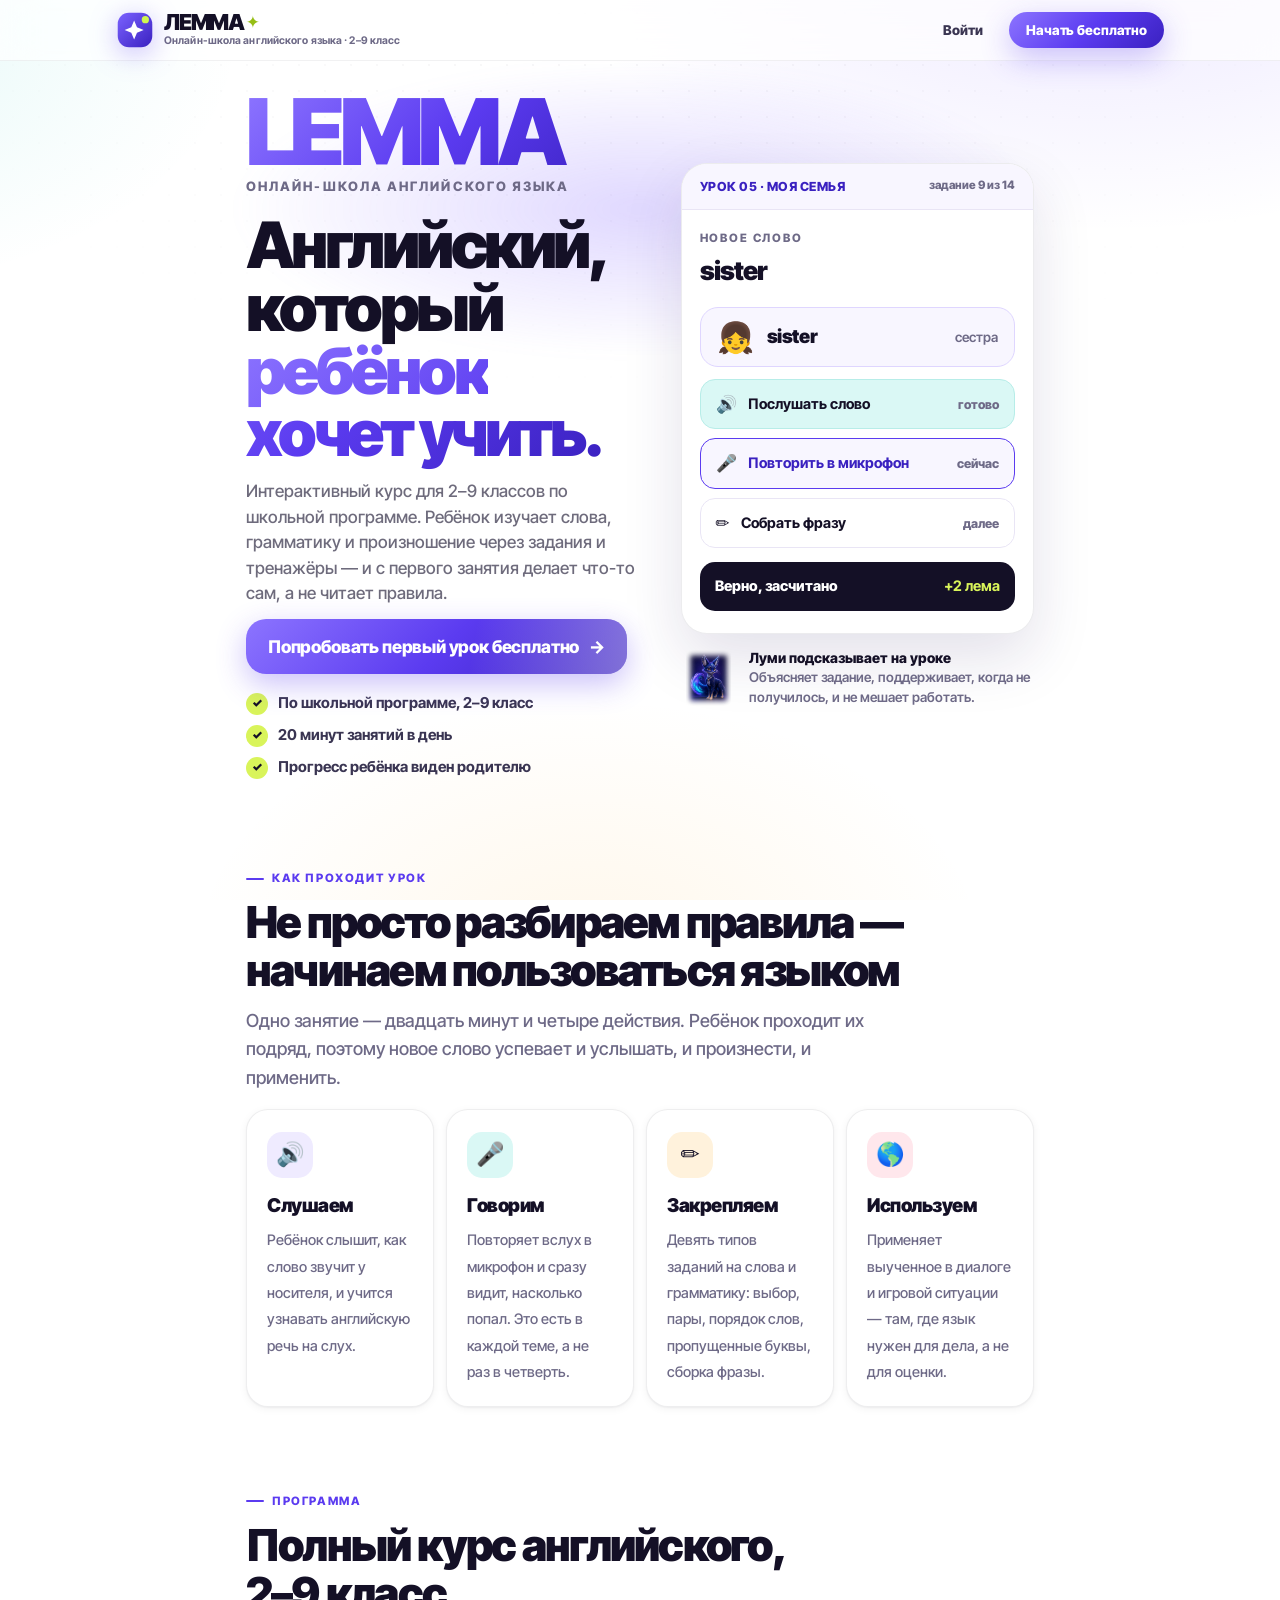
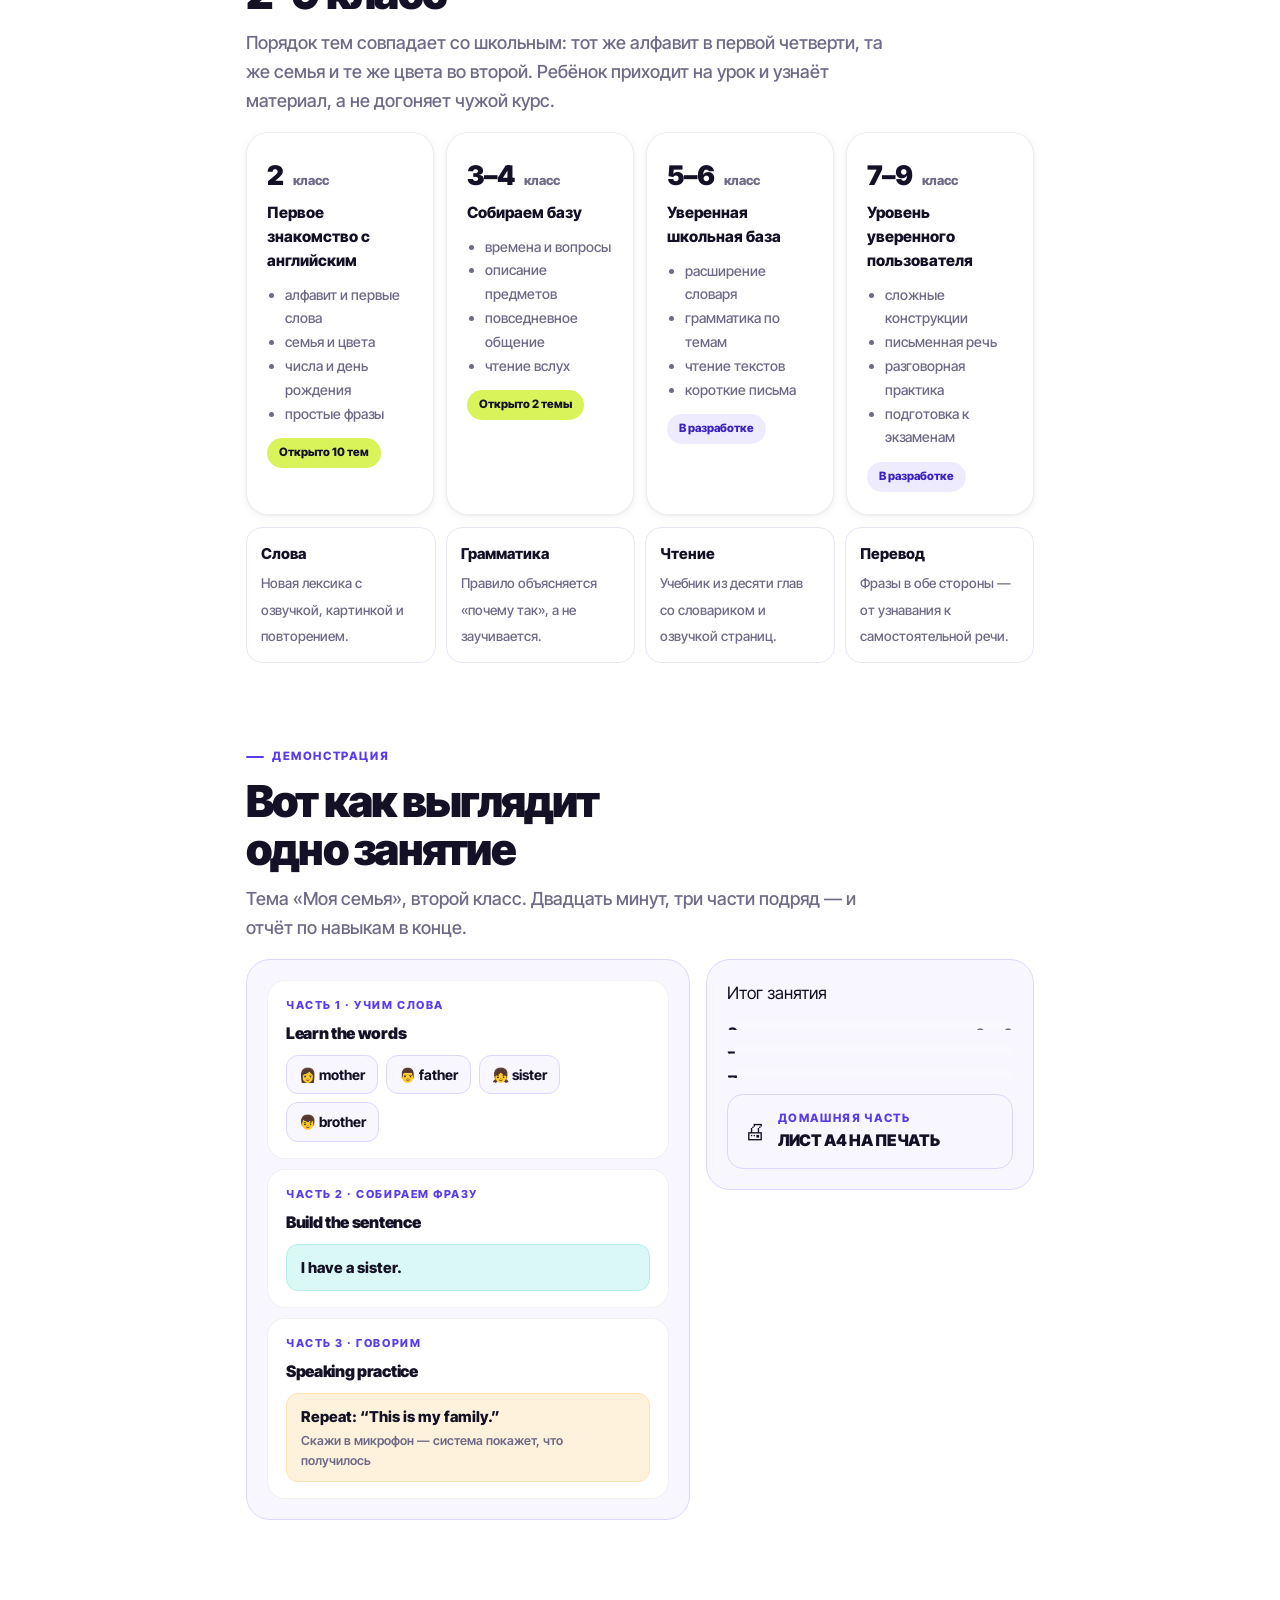
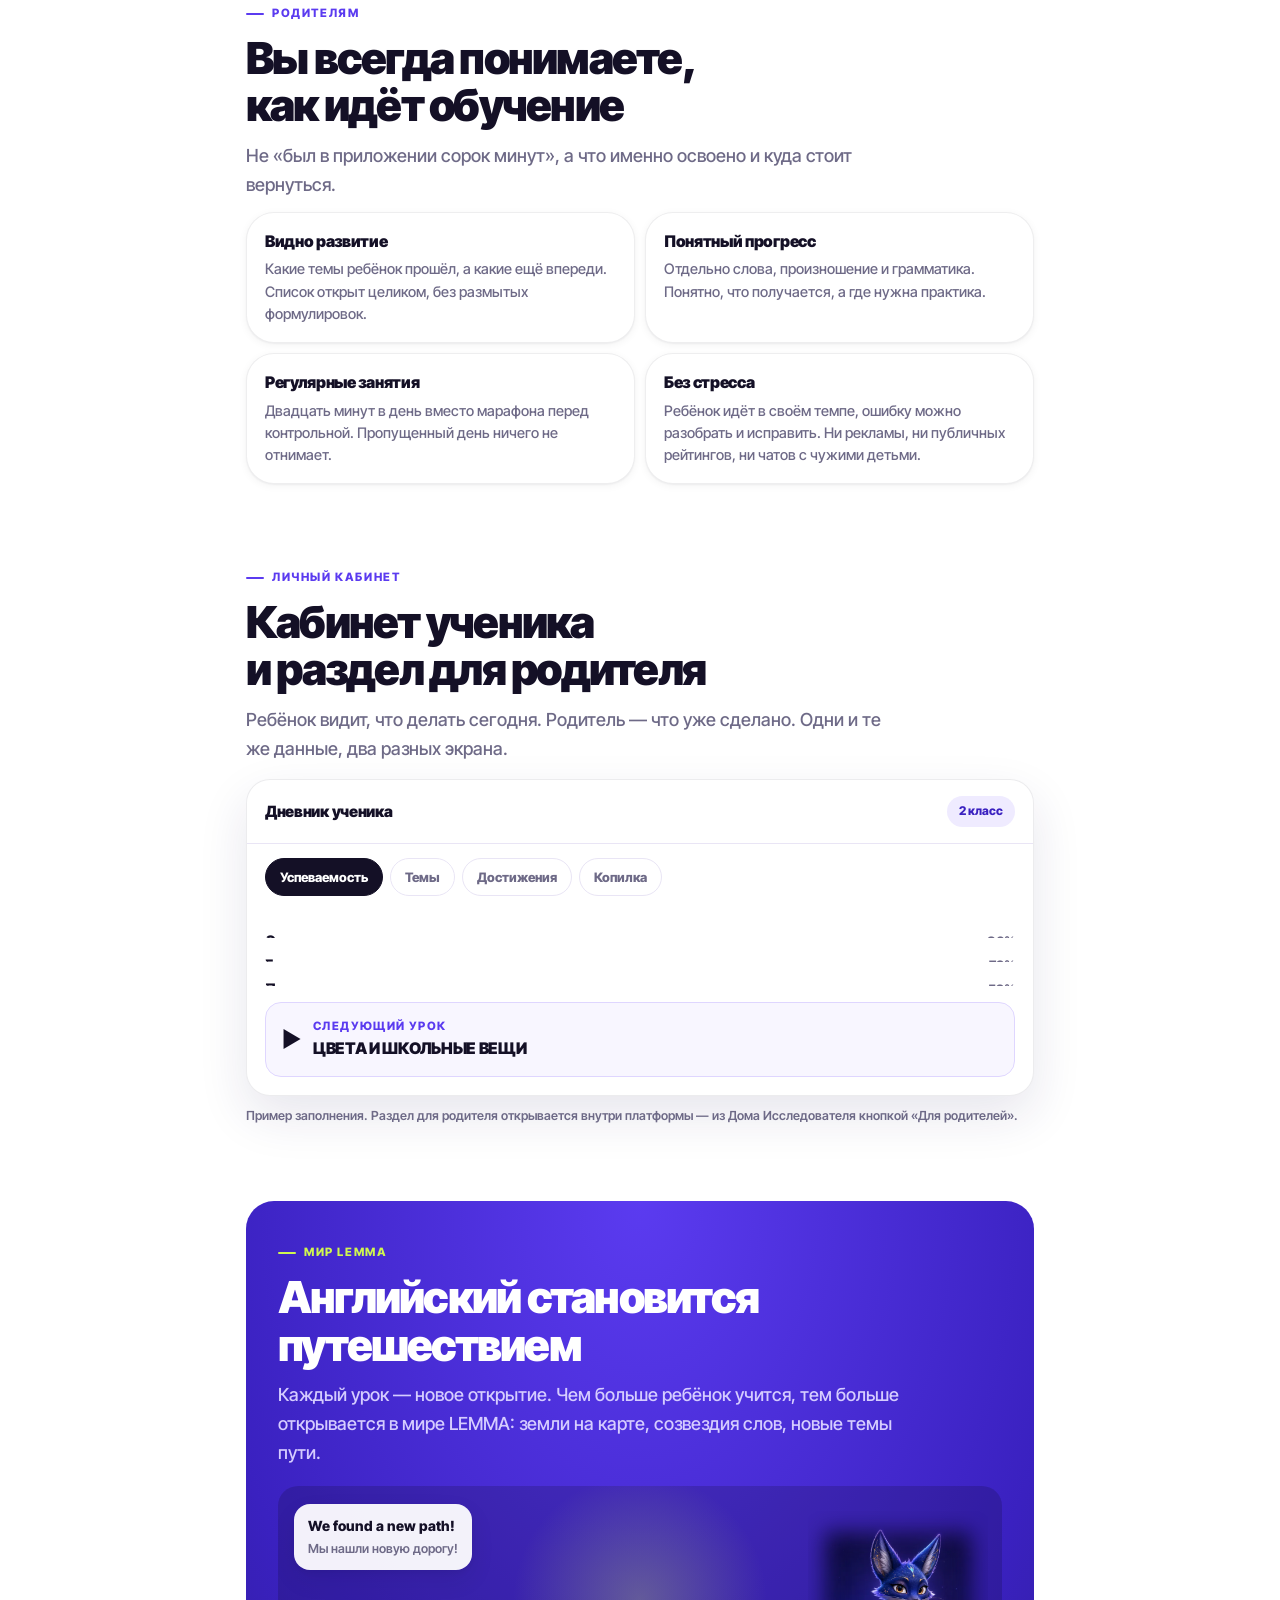
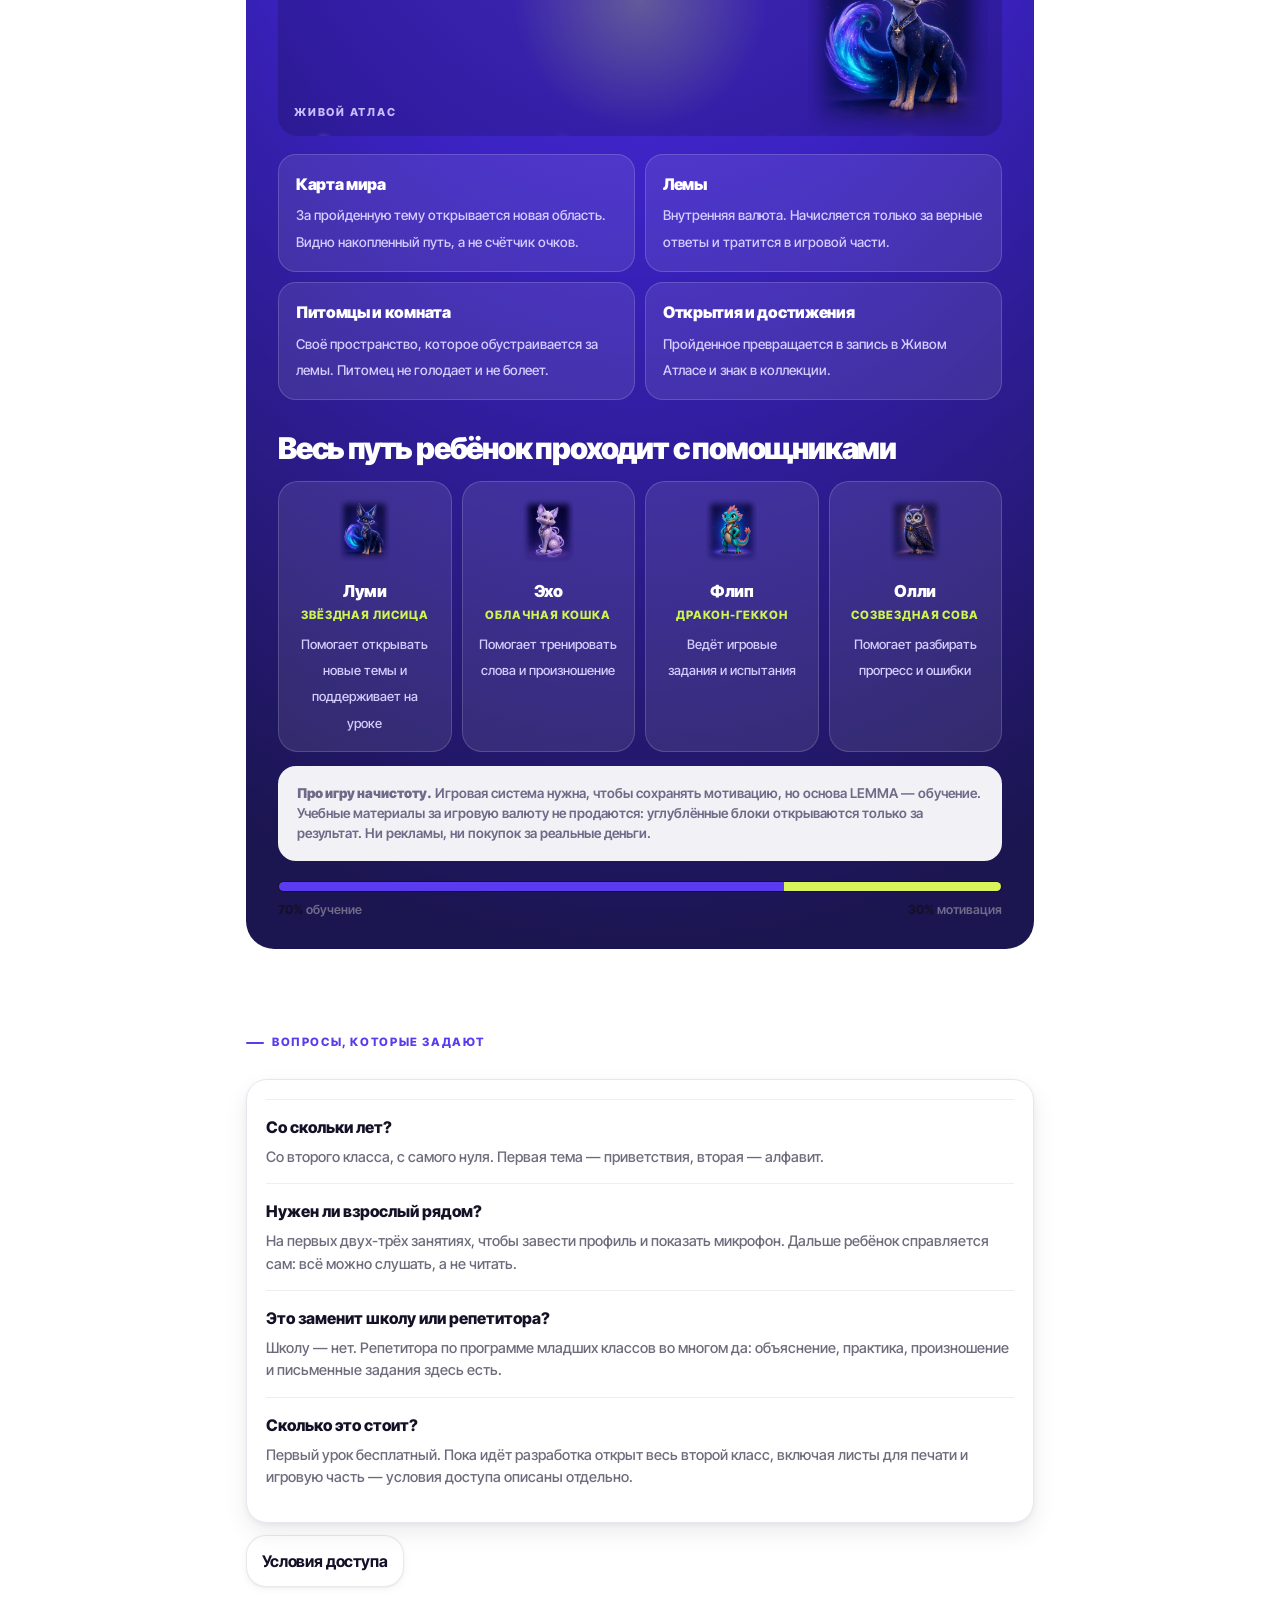
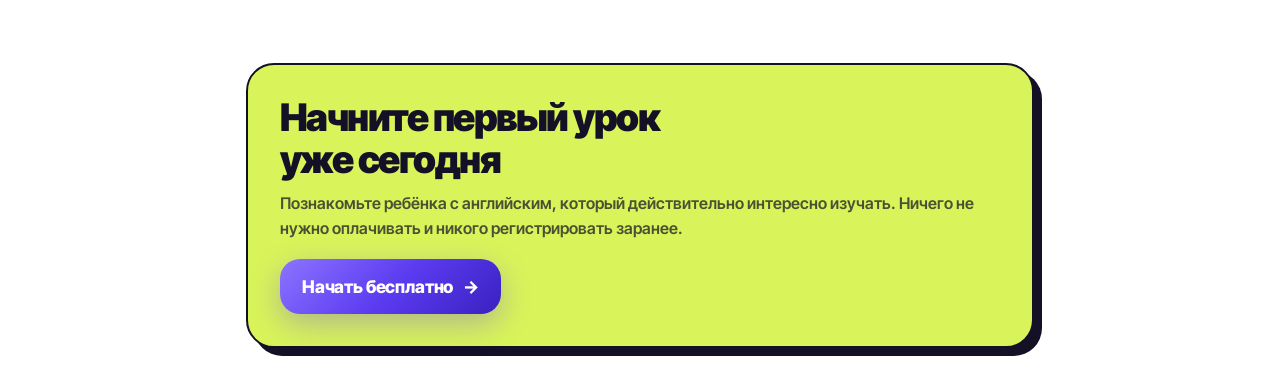
==== index.html @ cb07b3e4 "Assemble LEMMA UX v2 Phase 1 preview" ====
<!DOCTYPE html>
<html lang="ru">
<head>
<meta charset="UTF-8">
<meta name="viewport" content="width=device-width, initial-scale=1, viewport-fit=cover">
<meta name="color-scheme" content="light">
<meta name="theme-color" content="#FFFFFF">
<link rel="preconnect" href="https://fonts.googleapis.com">
<link rel="preconnect" href="https://fonts.gstatic.com" crossorigin>
<link rel="stylesheet" href="https://fonts.googleapis.com/css2?family=Inter+Tight:wght@400;500;600;700;800;900&display=swap">
<title>ЛЕММА — английский язык, 2–9 класс</title>
<style>
:root{
  color-scheme:light only;
  /* основа */
  --violet:#4F32E8; --violet-dk:#3A21C0; --violet-lt:#7B62FF;
  --lilac:#EDE8FE; --lilac-2:#DCD3FB; --lilac-3:#F6F3FF;
  --lime:#CFF64F; --lime-dk:#A9CE2F;
  /* дополнительные, для смысловых акцентов */
  --coral:#FF6F91; --coral-lt:#FFE4EA;
  --amber:#FFB43A; --amber-lt:#FFF1D9;
  --teal:#16C4B8;  --teal-lt:#D8F7F4;
  --deep:#1A1246;
  --bg:#FFFFFF; --soft:#FFFFFF; --ink:#111018; --gray:#6B6878; --hair:#E7E4EF;
  --grad:linear-gradient(135deg,#7B62FF 0%,#4F32E8 55%,#3A21C0 100%);
}
*{box-sizing:border-box;-webkit-tap-highlight-color:transparent}
html{background:#FFFFFF;color-scheme:light only;-webkit-text-size-adjust:100%}
body{background:
  radial-gradient(760px 420px at 88% -8%,rgba(123,98,255,.13),transparent 62%),
  radial-gradient(620px 380px at -12% 6%,rgba(22,196,184,.10),transparent 60%),
  radial-gradient(560px 340px at 50% 102%,rgba(255,180,58,.10),transparent 62%),
  #fff;
  background-attachment:fixed}
@media (prefers-color-scheme:dark){
  html,body{background:#FFFFFF!important;color:#111018!important}
}
body{margin:0;background:var(--bg);color:var(--ink);
  font-family:'Inter Tight','Inter','Helvetica Neue',system-ui,sans-serif;
  font-size:17px;line-height:1.55;-webkit-font-smoothing:antialiased}
button{font-family:inherit;font-size:inherit;cursor:pointer;border:none;background:none;color:inherit}
a{color:inherit;text-decoration:none}
:focus-visible{outline:3px solid var(--violet);outline-offset:3px;border-radius:8px}
.hidden{display:none!important}
.lsub{display:flex;gap:8px;overflow-x:auto;padding:4px 0 12px;margin-top:14px;
  -webkit-overflow-scrolling:touch}
.lsub button{flex:0 0 auto;background:#fff;border:1.5px solid var(--hair);border-radius:999px;
  padding:8px 14px;font-weight:800;font-size:13px;color:var(--gray);white-space:nowrap}
.lsub button.on{background:var(--violet);border-color:var(--violet);color:#fff}
.more-wrap{margin-top:4px}
.cta.small{font-size:12.5px;padding:9px 16px;opacity:.7}
.more-panel{display:flex;flex-direction:column;gap:8px;margin-top:8px}
.more-panel .cta{margin:0}

.h1{font-size:clamp(36px,9.5vw,72px);font-weight:900;line-height:.95;letter-spacing:-.035em;margin:0}
.h1 .v{color:var(--violet)}
.h2{font-size:clamp(25px,6vw,40px);font-weight:900;line-height:1.02;letter-spacing:-.03em;margin:0 0 10px}
.eyebrow{font-size:11.5px;font-weight:800;letter-spacing:.18em;text-transform:uppercase;color:var(--violet);
  display:inline-flex;align-items:center;gap:9px;margin-bottom:14px}
.eyebrow i{width:13px;height:13px;border-radius:50%;background:var(--lime)}
.lead{color:var(--gray);font-size:16.5px;font-weight:500;margin:14px 0 0}
.sec{font-size:11.5px;font-weight:800;letter-spacing:.16em;text-transform:uppercase;color:var(--gray);margin:34px 0 12px}

/* шапка */
.top{position:sticky;top:0;z-index:50;background:#fff;backdrop-filter:blur(12px);border-bottom:1px solid var(--hair)}
.top-in{max-width:1080px;margin:0 auto;padding:11px 16px;display:flex;align-items:center;gap:12px}
.brandrow{display:flex;align-items:center;gap:10px;min-width:0}
.logo{width:38px;height:38px;flex:0 0 auto;display:block}
.mark{font-weight:900;font-size:21px;letter-spacing:-.05em;line-height:1}
.mark b{color:var(--lime-dk);font-size:17px;vertical-align:2px}
/* блок с названием и подписью: min-width:0 разрешает ему сжиматься —
   без этого браузер держит исходную ширину текста и не даёт обрезать строку.
   Подпись показывается ОДНОЙ строкой всегда: не переносится на 2–3 строки,
   а при нехватке места аккуратно обрезается многоточием. На самых узких
   телефонах (до 360px) подпись скрывается совсем — остаётся только логотип,
   в шапке от него не требуется вмещать полное описание. */
.brandrow>div{min-width:0;flex:1 1 auto}
.tagline{font-size:10.5px;color:var(--gray);font-weight:700;letter-spacing:.03em;
  white-space:nowrap;overflow:hidden;text-overflow:ellipsis}
@media (max-width:359px){.tagline{display:none}}
/* на самых узких телефонах (≤359px) даже без подписи вплотную стоят логотип,
   кошелёк и кнопка «Мир» — сокращаю отступы и прячу текст «Мир», оставляя
   только иконку 🌎, чтобы гарантированно не было горизонтальной прокрутки */
@media (max-width:359px){
  .top-in{gap:8px;padding-left:12px;padding-right:12px}
  .wallet{padding:7px 10px}
  .worldbtn{margin-left:6px;padding:7px 9px}
  .worldbtn .wtext{display:none}
}
.wallet{margin-left:auto;background:var(--lilac);color:var(--violet-dk);border-radius:12px;
  padding:8px 13px;font-weight:800;font-size:14px;white-space:nowrap;flex:0 0 auto}
/* «Мир» — единственный вход в игровую зону из шапки; видна везде во внутреннем
   режиме (мобильный и десктоп), на публичном лендинге скрыта явным правилом ниже */
.worldbtn{background:var(--grad-soft,var(--lilac-3));color:var(--violet-dk);
  border:1.5px solid var(--lilac-2);border-radius:12px;margin-left:8px;flex:0 0 auto;
  padding:8px 12px;font-weight:800;font-size:13.5px;white-space:nowrap}
body.landing .worldbtn{display:none}
.dnav{display:none;gap:3px;margin-left:18px}
.dnav button{padding:9px 13px;border-radius:11px;font-weight:800;font-size:14.5px;color:var(--gray)}
.dnav button.on{background:var(--ink);color:#fff}

.wrap{max-width:1080px;margin:0 auto;padding:20px 16px 110px}

/* кнопки */
.cta{display:flex;align-items:center;justify-content:center;gap:10px;width:100%;
  background:var(--lime);color:var(--ink);font-weight:800;font-size:17.5px;padding:18px;
  border-radius:18px;border:2px solid var(--ink);box-shadow:5px 5px 0 var(--ink);margin-top:12px}
.cta:active{transform:translate(3px,3px);box-shadow:2px 2px 0 var(--ink)}
.cta.violet{background:var(--violet);color:#fff}
.cta.plain{background:#fff;box-shadow:none;border:1.5px solid var(--hair);font-size:16px;padding:15px;font-weight:700}
.cta.plain:active{transform:none;background:var(--lilac)}
/* «назад» плавает над содержимым: полупрозрачная, прячется при прокрутке вниз */
.back{position:fixed;left:12px;bottom:calc(70px + env(safe-area-inset-bottom));
  z-index:60;display:inline-flex;width:auto;align-items:center;gap:6px;
  background:rgba(255,255,255,.58);backdrop-filter:blur(14px) saturate(1.4);
  -webkit-backdrop-filter:blur(14px) saturate(1.4);
  border:1px solid rgba(17,16,24,.10);border-radius:999px;padding:10px 15px;
  font-weight:800;font-size:13.5px;color:rgba(17,16,24,.62);margin:0;
  box-shadow:0 4px 14px rgba(17,16,24,.10);min-height:44px;
  opacity:.75;transition:opacity .25s ease,transform .3s cubic-bezier(.2,.8,.3,1),
    background .25s ease,color .25s ease;
  animation:backIn .32s cubic-bezier(.2,.8,.3,1) both}
.back:hover{opacity:1}
.back.hide{transform:translateY(90px) scale(.9);opacity:0;pointer-events:none}
.back.awake{opacity:1;background:rgba(255,255,255,.9);color:var(--ink)}
@keyframes backIn{from{opacity:0;transform:translateY(10px) scale(.92)}to{opacity:1;transform:none}}
.back:active{background:var(--lilac);color:var(--ink);opacity:1;transform:scale(.94)}
@media (min-width:900px){.back{bottom:22px;left:22px}}
.wrap{padding-bottom:118px}

/* ==================== РЕЖИМ УРОКА ==================== */
body.lesson-mode .top{display:none}
body.lesson-mode nav{display:none}
body.lesson-mode .wrap{padding-top:8px;padding-bottom:168px}
body.lesson-mode .back{bottom:calc(84px + env(safe-area-inset-bottom))}
@media (min-width:900px){body.lesson-mode .back{bottom:96px}}

/* ==================== ПУБЛИЧНЫЙ РЕЖИМ ====================
   Лендинг s-home живёт отдельно от игрового мира: без нижнего меню,
   без счётчика лемов и без кнопки «назад». Единственный вход внутрь —
   enterApp(). Логика обучения этим режимом не затрагивается. */
/* шапка на лендинге остаётся: в ней логотип LEMMA и подпись «2–9 класс».
   Скрываются только внутренняя навигация и счётчик лемов. */
body.landing .top .dnav{display:none}
body.landing .top .wallet{display:none}
.top .landgo{display:none}
body.landing .top .landgo{display:inline-flex;align-items:center;gap:7px;
  background:var(--grad);color:#fff;border:none;border-radius:999px;
  padding:10px 17px;font-weight:800;font-size:13.5px;letter-spacing:-.01em;
  box-shadow:var(--glow);white-space:nowrap}
/* «Войти» — вторичное действие рядом с основным */
.top .landin{display:none}
body.landing .top .landin{display:inline-flex;align-items:center;margin-left:auto;
  background:none;border:none;color:var(--ink-2);font-weight:800;font-size:13.5px;
  padding:10px 6px;white-space:nowrap}
body.landing .top .landgo{margin-left:8px}
/* подпись школы показывается только на публичной странице */
.tagline.lnd{display:none}
body.landing .tagline.app{display:none}
body.landing .tagline.lnd{display:block}
body.landing nav{display:none}
body.landing #ghost{display:none}
body.landing #nextbar{display:none}
body.landing .wrap{padding-top:8px;padding-bottom:44px}
body.landing #s-home .back{display:none}

/* соотношение «обучение / мотивация»: обучение — основа, игра — интерес */
.mix{margin-top:20px}
.mix .mixbar{display:flex;height:11px;border-radius:999px;overflow:hidden;border:1.5px solid var(--ink)}
.mix .mixbar i{display:block}
.mix .mixbar i.edu{flex:0 0 70%;background:var(--violet)}
.mix .mixbar i.game{flex:1;background:var(--lime)}
.mix .mixlab{display:flex;justify-content:space-between;margin-top:8px;
  font-size:12.5px;font-weight:600;color:var(--gray)}
.mix .mixlab b{color:var(--ink)}

/* навыки и цифры лендинга */
.skl{display:grid;grid-template-columns:repeat(2,1fr);gap:10px;margin-top:12px}
.skl div{background:#fff;border:1.5px solid var(--hair);border-radius:16px;padding:14px}
.skl b{display:block;font-size:15px;font-weight:800;margin-bottom:4px}
.skl span{font-size:13.5px;color:var(--gray);font-weight:500;line-height:1.5}

/* строки родительского раздела */
.prow{background:#fff;border:1.5px solid var(--hair);border-radius:16px;
  padding:13px 15px;margin-bottom:8px;font-size:14.5px;font-weight:600}
.prow span{display:block;font-size:12.5px;color:var(--gray);font-weight:500;margin-top:3px}
.prow.ok{border-color:#B7EDE8;background:var(--teal-lt)}
.prow.todo{border-color:#FFE2B0;background:var(--amber-lt)}

/* вордмарк: название платформы крупно, до заголовка.
   Сплошной цвет объявлен первым и служит запасным: если браузер не поддержит
   background-clip:text, название останется видимым, а не исчезнет. */
.wordmark{display:block;font-size:clamp(44px,15vw,92px);font-weight:900;
  letter-spacing:-.06em;line-height:.9;color:#8B7CFF;margin:0 0 2px}
@supports ((-webkit-background-clip:text) or (background-clip:text)){
  .wordmark{background:var(--grad);-webkit-background-clip:text;background-clip:text;
    -webkit-text-fill-color:transparent;color:transparent}
}
.wordsub{font-size:13px;font-weight:800;letter-spacing:.16em;text-transform:uppercase;
  color:var(--ink-3);margin-bottom:18px}

.hglow{position:absolute;left:50%;top:46%;width:290px;height:290px;margin:-145px 0 0 -145px;
  border-radius:50%;background:radial-gradient(circle,rgba(214,248,92,.26),transparent 62%);
  animation:breathe2 6s ease-in-out infinite}
.hpet{position:absolute;right:14px;bottom:0;width:130px;z-index:3}
.hpet img{width:100%;display:block}
.hsay{position:absolute;left:16px;top:18px;z-index:3;max-width:58%;
  background:rgba(255,255,255,.94);border-radius:16px;padding:11px 14px;
  font-size:14px;font-weight:800;color:var(--ink);box-shadow:var(--e2)}
.hsay i{display:block;font-style:normal;font-size:12.5px;font-weight:600;
  color:var(--ink-3);margin-top:3px}
.hstamp{position:absolute;left:16px;bottom:14px;z-index:3;font-size:11px;
  letter-spacing:.16em;text-transform:uppercase;font-weight:800;color:#C8BCFF}

/* ============================================================
   ЛЕНДИНГ ОНЛАЙН-ШКОЛЫ — мобильный-first.
   Крупная типографика, округлые карточки, воздух между блоками.
   Все правила ниже применяются только на публичной странице.
   ============================================================ */

/* ритм разделов: воздуха больше, чем во внутреннем интерфейсе */
.lsec{margin-top:46px}
.lsec:first-child{margin-top:0}
.lkicker{display:inline-flex;align-items:center;gap:8px;font-size:11.5px;font-weight:800;
  letter-spacing:.14em;text-transform:uppercase;color:var(--violet);margin-bottom:12px}
.lkicker:before{content:"";width:18px;height:2px;border-radius:2px;background:var(--violet)}
.lh2{font-size:clamp(26px,7vw,44px);font-weight:900;letter-spacing:-.04em;line-height:1.08;
  margin:0 0 12px}
.l-lead{font-size:clamp(15px,4vw,18px);color:var(--ink-3);font-weight:500;line-height:1.6;
  margin:0 0 4px;max-width:640px}

/* первый экран: текст, под ним демонстрация урока */
.hgrid{display:grid;gap:26px;align-items:center}
.ticks{display:grid;gap:9px;margin-top:18px}
.ticks div{display:flex;gap:10px;align-items:flex-start;font-size:15px;font-weight:700;
  color:var(--ink-2);line-height:1.4}
.ticks i{flex:0 0 22px;height:22px;border-radius:50%;background:var(--lime);
  display:grid;place-items:center;font-style:normal;font-size:12px;font-weight:900;
  color:var(--ink);margin-top:1px}

/* макет карточки урока — то, что родитель видит вместо обещаний */
.lcard{background:#fff;border:1px solid rgba(20,16,38,.08);border-radius:26px;
  box-shadow:0 24px 60px rgba(36,26,94,.13);overflow:hidden}
.lcard .lcbar{display:flex;align-items:center;gap:8px;padding:13px 18px;
  border-bottom:1px solid var(--hair);background:var(--lilac-3)}
.lcard .lcbar b{font-size:12.5px;font-weight:800;letter-spacing:.04em;color:var(--violet-dk)}
.lcard .lcbar u{margin-left:auto;text-decoration:none;font-size:11.5px;font-weight:800;
  color:var(--ink-3)}
.lcbody{padding:20px 18px 22px}
.lcunit{font-size:11.5px;font-weight:800;letter-spacing:.16em;text-transform:uppercase;
  color:var(--ink-3)}
.lcname{font-size:26px;font-weight:900;letter-spacing:-.035em;margin:3px 0 16px}
.lcword{display:flex;align-items:center;gap:13px;background:var(--lilac-3);
  border:1px solid var(--lilac-2);border-radius:18px;padding:14px 16px;margin-bottom:12px}
.lcword span{font-size:30px;line-height:1}
.lcword b{font-size:19px;font-weight:900;letter-spacing:-.02em}
.lcword i{font-style:normal;font-size:13.5px;color:var(--ink-3);font-weight:600;
  margin-left:auto}
.lcacts{display:grid;gap:9px}
.lcact{display:flex;align-items:center;gap:11px;border:1.5px solid var(--hair);
  border-radius:15px;padding:13px 15px;font-size:14.5px;font-weight:700;background:#fff}
.lcact em{font-style:normal;font-size:17px;line-height:1}
.lcact.on{border-color:var(--violet);background:var(--lilac-3);color:var(--violet-dk)}
.lcact.done{border-color:#B7EDE8;background:var(--teal-lt)}
.lcact u{margin-left:auto;text-decoration:none;font-size:12.5px;font-weight:800;color:var(--ink-3)}
.lcrew{display:flex;align-items:center;gap:9px;margin-top:14px;padding:13px 15px;
  border-radius:15px;background:var(--ink);color:#fff;font-weight:800;font-size:14.5px}
.lcrew b{margin-left:auto;color:var(--lime)}

/* Луми рядом с макетом — помощник, не главный объект */
.lhelper{display:flex;align-items:center;gap:12px;margin-top:14px}
.lhelper img{width:56px;height:56px;object-fit:contain;flex:0 0 auto}
.lhelper div{font-size:13.5px;font-weight:600;color:var(--ink-3);line-height:1.45}
.lhelper b{display:block;font-size:14px;font-weight:800;color:var(--ink)}

/* четыре шага занятия */
.how4{display:grid;gap:12px;margin-top:16px}
.how4 div{background:#fff;border:1px solid rgba(20,16,38,.07);border-radius:22px;
  padding:22px 20px;box-shadow:var(--e1)}
.how4 em{font-style:normal;display:grid;place-items:center;width:46px;height:46px;
  border-radius:15px;font-size:23px;margin-bottom:13px}
.how4 div:nth-child(1) em{background:var(--lilac)}
.how4 div:nth-child(2) em{background:var(--teal-lt)}
.how4 div:nth-child(3) em{background:var(--amber-lt)}
.how4 div:nth-child(4) em{background:var(--coral-lt)}
.how4 b{display:block;font-size:19px;font-weight:900;letter-spacing:-.025em;margin-bottom:6px}
.how4 span{font-size:14.5px;color:var(--ink-3);font-weight:500;line-height:1.55}

/* программа по ступеням */
.tiers{display:grid;gap:12px;margin-top:16px}
.tier{background:#fff;border:1px solid rgba(20,16,38,.07);border-radius:22px;
  padding:22px 20px;box-shadow:var(--e1)}
.tier .tn{display:flex;align-items:baseline;gap:10px;margin-bottom:4px}
.tier .tn b{font-size:27px;font-weight:900;letter-spacing:-.04em}
.tier .tn u{text-decoration:none;font-size:13px;font-weight:800;color:var(--ink-3)}
.tier .tw{font-size:15.5px;font-weight:800;margin-bottom:10px}
.tier ul{margin:0;padding-left:18px}
.tier li{font-size:14px;color:var(--ink-3);font-weight:500;line-height:1.7}
.tbadge{display:inline-flex;align-items:center;gap:6px;border-radius:999px;
  padding:6px 12px;font-size:11.5px;font-weight:800;margin-top:13px}
.tbadge.open{background:var(--lime);color:var(--ink)}
.tbadge.soon{background:var(--lilac);color:var(--violet-dk)}

/* демонстрация занятия: макет плюс полоски навыков */
.demo{display:grid;gap:16px;margin-top:16px}
.dstage{background:var(--lilac-3);border:1px solid var(--lilac-2);border-radius:24px;padding:20px}
.dstep{background:#fff;border-radius:18px;padding:16px 18px;margin-bottom:10px;
  border:1px solid rgba(20,16,38,.06)}
.dstep:last-child{margin-bottom:0}
.dstep .dnum{font-size:11px;font-weight:800;letter-spacing:.14em;text-transform:uppercase;
  color:var(--violet);margin-bottom:7px}
.dstep .dttl{font-size:16px;font-weight:900;letter-spacing:-.02em;margin-bottom:9px}
.dwords{display:flex;gap:8px;flex-wrap:wrap}
.dwords span{background:var(--lilac-3);border:1px solid var(--lilac-2);border-radius:12px;
  padding:8px 12px;font-size:14px;font-weight:700}
.dsent{background:var(--teal-lt);border:1px solid #B7EDE8;border-radius:12px;
  padding:11px 14px;font-size:15px;font-weight:800}
/* карточка «Практика речи» в блоке демонстрации урока на лендинге.
   Раньше называлась .dsay и по ошибке делила имя с совсем другим элементом —
   репликой спутника внутри Дома Исследователя (см. .world-character-speech
   в разделе «МИРОВОЙ СЛОЙ»). Из-за одинакового имени эта карточка получала
   чужие свойства (позиционирование вне потока) и уезжала с места. */
.landing-demo-speech{background:var(--amber-lt);border:1px solid #FFE2B0;border-radius:12px;
  padding:11px 14px;font-size:15px;font-weight:800}
.landing-demo-speech i{display:block;font-style:normal;font-size:12.5px;font-weight:600;
  color:var(--ink-3);margin-top:3px}

/* полоски навыков — общий элемент для демо и кабинета */
.bar{margin-bottom:14px}
.bar:last-child{margin-bottom:0}
.bar .brow{display:flex;justify-content:space-between;align-items:baseline;margin-bottom:6px}
.bar .brow b{font-size:14.5px;font-weight:800}
.bar .brow em{font-style:normal;font-size:13px;font-weight:800;color:var(--ink-3)}
.bar i{display:block;height:9px;border-radius:5px;background:rgba(20,16,38,.09);overflow:hidden}
.bar i u{display:block;height:100%;text-decoration:none;border-radius:5px}
.bar.v i u{background:var(--grad)}
.bar.t i u{background:linear-gradient(90deg,#3BE0D2,#0FA69C)}
.bar.a i u{background:linear-gradient(90deg,#FFD08A,#FFA51F)}

/* личный кабинет */
.cab{background:#fff;border:1px solid rgba(20,16,38,.08);border-radius:24px;
  box-shadow:0 20px 50px rgba(36,26,94,.11);overflow:hidden;margin-top:16px}
.cabtop{padding:16px 18px;border-bottom:1px solid var(--hair);
  display:flex;align-items:center;gap:10px}
.cabtop b{font-size:15.5px;font-weight:900;letter-spacing:-.02em}
.cabtop u{margin-left:auto;text-decoration:none;background:var(--lilac);color:var(--violet-dk);
  border-radius:999px;padding:6px 12px;font-size:12px;font-weight:800}
.cabtabs{display:flex;gap:7px;padding:14px 18px 0;flex-wrap:wrap}
.cabtabs span{border:1.5px solid var(--hair);border-radius:999px;padding:8px 14px;
  font-size:13px;font-weight:800;color:var(--ink-3)}
.cabtabs span.on{background:var(--ink);color:#fff;border-color:var(--ink)}
.cabbody{padding:18px}
.cabnext{display:flex;align-items:center;gap:12px;margin-top:16px;padding:15px 16px;
  border-radius:16px;background:var(--lilac-3);border:1px solid var(--lilac-2)}
.cabnext em{font-style:normal;font-size:22px}
.cabnext div{font-size:11.5px;font-weight:800;letter-spacing:.12em;text-transform:uppercase;
  color:var(--violet)}
.cabnext b{display:block;font-size:16px;font-weight:900;letter-spacing:-.02em;color:var(--ink)}

/* мир LEMMA — единственный тёмный блок, в самом низу */
.wblock{margin-top:46px;border-radius:28px;overflow:hidden;position:relative;
  background:radial-gradient(120% 100% at 50% 0%,#5B3BF0 0%,#3A21C0 46%,#1B1550 100%);
  padding:34px 20px 30px;color:#fff}
.wblock .lkicker{color:#CFF64F}
.wblock .lkicker:before{background:#CFF64F}
.wblock .lh2{color:#fff}
.wblock .l-lead{color:#D5CCFF}
.wscene{position:relative;height:190px;border-radius:20px;overflow:hidden;margin:18px 0;
  background:rgba(0,0,0,.16)}
.wgrid{display:grid;gap:10px;margin-top:16px}
.wgrid div{background:rgba(255,255,255,.09);border:1px solid rgba(255,255,255,.16);
  border-radius:18px;padding:17px}
.wgrid b{display:block;font-size:16px;font-weight:900;letter-spacing:-.02em;margin-bottom:5px}
.wgrid span{font-size:13.5px;color:#D5CCFF;font-weight:500;line-height:1.5}
.wnote{margin-top:16px;background:rgba(255,255,255,.94);color:var(--ink);
  border-radius:18px;padding:17px 19px;font-size:14px;font-weight:600;line-height:1.6}
.wnote b{font-weight:900}

/* персонажи-помощники */
.helpers{display:grid;gap:10px;margin-top:16px}
.helper{background:rgba(255,255,255,.09);border:1px solid rgba(255,255,255,.16);
  border-radius:20px;padding:16px;display:flex;align-items:center;gap:14px}
.helper img{width:64px;height:64px;object-fit:contain;flex:0 0 auto}
.helper b{display:block;font-size:16.5px;font-weight:900;letter-spacing:-.02em}
.helper u{display:block;text-decoration:none;font-size:11.5px;font-weight:800;
  letter-spacing:.08em;text-transform:uppercase;color:#CFF64F;margin:2px 0 5px}
.helper span{font-size:13px;color:#D5CCFF;font-weight:500;line-height:1.5}

/* финальный призыв */
.lfin{margin-top:46px;background:var(--lime);border:2px solid var(--ink);
  border-radius:28px;padding:32px 22px;box-shadow:8px 8px 0 var(--ink)}
.lfin h3{font-size:clamp(24px,6.4vw,38px);font-weight:900;letter-spacing:-.04em;
  line-height:1.1;margin:0 0 10px}
.lfin p{font-size:16px;font-weight:600;line-height:1.55;margin:0 0 18px;color:rgba(20,16,38,.72)}

@media (min-width:760px){
  .how4{grid-template-columns:repeat(2,1fr)}
  .tiers{grid-template-columns:repeat(2,1fr)}
  .wgrid{grid-template-columns:repeat(2,1fr)}
  .helpers{grid-template-columns:repeat(2,1fr)}
  .wblock,.lfin{padding-left:32px;padding-right:32px}
  .wscene{height:250px}
}
@media (min-width:1000px){
  .hgrid{grid-template-columns:1.05fr .95fr;gap:44px}
  .demo{grid-template-columns:1.15fr .85fr;align-items:start}
  .how4{grid-template-columns:repeat(4,1fr)}
  .tiers{grid-template-columns:repeat(4,1fr)}
  .helpers{grid-template-columns:repeat(4,1fr)}
  .helper{display:block;text-align:center}
  .helper img{margin:0 auto 10px}
  .lsec{margin-top:76px}
  .wblock,.lfin{margin-top:76px}
}

/* родителю: выгоды и наглядный пример вместо таблицы */
.pben{display:grid;grid-template-columns:1fr;gap:10px;margin-top:12px}
.pben div{background:#fff;border:1px solid rgba(20,16,38,.07);border-radius:var(--r-l);
  padding:16px 18px;box-shadow:var(--e1)}
.pben b{display:block;font-size:16px;font-weight:900;letter-spacing:-.02em;margin-bottom:5px}
.pben span{display:block;font-size:14.5px;color:var(--ink-3);font-weight:500;line-height:1.55}
@media (min-width:900px){
  .skl{grid-template-columns:repeat(4,1fr)}
  .pben{grid-template-columns:repeat(2,1fr)}
  .hpet{width:180px}
}

/* кнопка «дальше» всегда на виду, листать за ней не нужно */
#nextbar{position:fixed;left:0;right:0;bottom:0;z-index:58;
  padding:14px 16px calc(14px + env(safe-area-inset-bottom));
  background:linear-gradient(180deg,rgba(255,255,255,0) 0%,#fff 42%);
  display:none;animation:barUp .3s cubic-bezier(.2,.8,.3,1) both;
  gap:10px;align-items:stretch}
#nextbar.on{display:flex}
#nextbar .cta{margin:0;flex:1 1 auto;min-width:0}
#nextbar .nb-back{flex:0 0 auto;background:#fff;border:1.5px solid var(--hair);
  color:var(--ink);border-radius:16px;padding:0 16px;font-weight:800;font-size:13.5px;
  white-space:nowrap;min-height:54px;display:flex;align-items:center;justify-content:center}
#nextbar .nb-back:active{background:var(--paper)}
#nextbar .nb-back.wide{flex:1 1 auto}
@keyframes barUp{from{opacity:0;transform:translateY(18px)}to{opacity:1;transform:none}}
@media (min-width:900px){#nextbar{max-width:760px;left:50%;transform:translateX(-50%)}}

.topic.rev{background:var(--lilac);border-style:dashed}
.topic.rev .no{background:var(--violet);color:#fff}

/* ============================================================
   AI-НАСТАВНИК LUMA — ЭТАП 1: ТОЛЬКО ОБОЛОЧКА
   Визуал, состояния интерфейса и позиционирование. Логики ответов
   здесь нет — за неё в будущем отвечает LumaEngine (отдельный этап).

   Слои: кристалл — z-index 57 (между #nextbar 58 и nav 60, то есть
   всегда ниже кнопки «Дальше» и нижнего меню — перекрыть их не может).
   Панель — z-index 110 (выше навигации, ниже модалок 120/130).

   Кристалл нарисован SVG+CSS без файлов в assets — сознательно временно.
   Заменить на иллюстрацию можно будет через ASSET_MANIFEST, поменяв
   только содержимое #luma-orb-art; разметка и хуки не изменятся. */

body.landing #luma-backdrop{display:none}
#luma-root{position:fixed;right:16px;
  bottom:calc(90px + env(safe-area-inset-bottom));
  z-index:57;display:flex;flex-direction:column;align-items:flex-end;gap:10px}
@media (min-width:900px){#luma-root{right:24px;bottom:30px}}
/* в уроке снизу «Дальше» — кристаллу нужно больше запаса */
body.lesson-mode #luma-root{bottom:calc(104px + env(safe-area-inset-bottom))}
@media (min-width:900px){body.lesson-mode #luma-root{bottom:30px}}
/* на публичном лендинге LUMA не показывается вовсе */
body.landing #luma-root{display:none}

/* --- кристалл: спокойное свечение, дыхание, не мигает --- */
.luma-orb{width:56px;height:56px;border-radius:50%;position:relative;
  background:radial-gradient(circle at 34% 30%,rgba(255,255,255,.9),rgba(255,255,255,0) 42%),var(--grad);
  box-shadow:0 8px 22px rgba(91,59,240,.34),0 0 0 1px rgba(255,255,255,.5) inset;
  cursor:pointer;border:none;display:grid;place-items:center;
  animation:lumaBreathe 4.2s ease-in-out infinite;
  transition:transform .2s var(--sp),box-shadow .3s ease}
.luma-orb:active{transform:scale(.93)}
.luma-orb svg{width:26px;height:26px;position:relative;z-index:2;filter:drop-shadow(0 1px 2px rgba(0,0,0,.18))}
.luma-orb .lo-halo{position:absolute;inset:-9px;border-radius:50%;
  background:radial-gradient(circle,rgba(140,116,255,.34),transparent 70%);
  opacity:.55;animation:lumaHalo 4.2s ease-in-out infinite}
@keyframes lumaBreathe{0%,100%{transform:scale(1)}50%{transform:scale(1.045)}}
@keyframes lumaHalo{0%,100%{opacity:.4;transform:scale(.96)}50%{opacity:.7;transform:scale(1.08)}}
@media (prefers-reduced-motion:reduce){.luma-orb,.luma-orb .lo-halo{animation:none}}

/* настроение — мягкая реакция на страницу, не мигание.
   Заготовка на будущее: сейчас переключается только вручную/по странице,
   логики «сложное задание» в Этапе 1 нет. */
.luma-orb.mood-calm{animation-duration:5.6s}
.luma-orb.mood-bright{box-shadow:0 10px 26px rgba(91,59,240,.5),0 0 0 1px rgba(255,255,255,.6) inset}
.luma-orb.mood-bright .lo-halo{opacity:.75}

/* короткая вспышка энергии после урока — включается один раз через .pulse-energy,
   класс сам себя снимает по окончании анимации (см. LumaUI.pulse) */
.luma-orb.pulse-energy{animation:lumaBreathe 4.2s ease-in-out infinite,lumaEnergy .9s ease-out}
@keyframes lumaEnergy{0%{box-shadow:0 8px 22px rgba(91,59,240,.34)}
  40%{box-shadow:0 0 0 14px rgba(214,248,92,.28),0 8px 26px rgba(91,59,240,.4)}
  100%{box-shadow:0 8px 22px rgba(91,59,240,.34)}}

/* --- свёрнутый кристалл: «временно скрыть», не «удалить» --- */
.luma-dock{display:none;align-items:center;gap:6px;background:#fff;
  border:1.5px solid var(--hair);border-radius:999px;padding:8px 12px 8px 9px;
  box-shadow:var(--e1);font-size:12.5px;font-weight:800;color:var(--ink-3);cursor:pointer}
.luma-dock i{width:9px;height:9px;border-radius:50%;background:var(--grad);flex:0 0 auto}
#luma-root.docked .luma-orb,#luma-root.docked .luma-badge{display:none}
#luma-root.docked .luma-dock{display:inline-flex}

/* значок непрочитанного — заготовка под будущие уведомления, сейчас не используется */
.luma-badge{position:absolute;top:-2px;right:-2px;width:14px;height:14px;border-radius:50%;
  background:var(--lime);border:2px solid #fff;display:none}

/* --- панель --- */
/* Подложка под панелью — без неё контент позади (например, варианты
   ответа в задании) остаётся кликабельным сквозь открытую панель:
   ребёнок нажимает туда, где визуально «ещё LUMA», а на самом деле
   уже попадает в задание позади. Ниже панели по z-index (110), выше
   всего остального. Клик по подложке — тоже закрывает панель, как
   у обычного модального окна в проекте (.mwrap). */
#luma-backdrop{position:fixed;inset:0;z-index:109;background:rgba(17,16,24,.42);
  opacity:0;pointer-events:none;transition:opacity .2s ease}
#luma-backdrop.show{opacity:1;pointer-events:auto}
#luma-panel{position:fixed;z-index:110;background:#fff;
  border:1px solid rgba(20,16,38,.08);box-shadow:0 24px 60px rgba(36,26,94,.28);
  display:flex;flex-direction:column;overflow:hidden;
  opacity:0;pointer-events:none;transform:translateY(16px) scale(.98);
  transition:opacity .22s var(--sp),transform .22s var(--sp)}
#luma-panel.show{opacity:1;pointer-events:auto;transform:none}
/* мобильный — нижнее окно */
#luma-panel{left:0;right:0;bottom:0;border-radius:24px 24px 0 0;
  max-height:min(72vh,560px);padding-bottom:env(safe-area-inset-bottom)}
/* десктоп — справа */
@media (min-width:900px){
  #luma-panel{left:auto;right:24px;bottom:96px;top:auto;width:376px;
    border-radius:22px;max-height:min(70vh,600px)}
}

.luma-head{display:flex;align-items:center;gap:11px;padding:16px 16px 14px;
  border-bottom:1px solid var(--hair);flex:0 0 auto}
.luma-head .lo-mini{width:34px;height:34px;border-radius:50%;background:var(--grad);
  display:grid;place-items:center;flex:0 0 auto;box-shadow:var(--glow)}
.luma-head .lo-mini svg{width:17px;height:17px}
.luma-head b{font-size:15.5px;font-weight:900;letter-spacing:-.02em;display:block}
.luma-head span{font-size:12px;color:var(--ink-3);font-weight:600}
.luma-x{margin-left:auto;width:34px;height:34px;border-radius:50%;background:var(--lilac-3);
  display:grid;place-items:center;font-size:16px;color:var(--ink-3);flex:0 0 auto;cursor:pointer}
.luma-x:active{background:var(--lilac-2)}
/* сворачивание доступно рядом с закрытием, кнопки не спутать */
.luma-min{width:34px;height:34px;border-radius:50%;background:var(--lilac-3);
  display:grid;place-items:center;font-size:14px;color:var(--ink-3);flex:0 0 auto;cursor:pointer}

.luma-body{flex:1 1 auto;overflow-y:auto;padding:16px}
.luma-hello{background:var(--lilac-3);border-radius:16px;padding:14px 15px;
  font-size:14.5px;font-weight:600;line-height:1.5;color:var(--ink-2);margin-bottom:14px}
.luma-quick{display:grid;gap:8px}
.luma-q{display:flex;align-items:center;gap:10px;border:1.5px solid var(--hair);
  border-radius:14px;padding:13px 14px;font-size:14.5px;font-weight:700;
  background:#fff;text-align:left;cursor:pointer;transition:border-color .15s ease}
.luma-q em{font-style:normal;font-size:17px;line-height:1}
.luma-q:active{border-color:var(--violet)}
.luma-note{margin-top:14px;font-size:12px;color:var(--ink-3);font-weight:600;
  line-height:1.55;text-align:center}

.luma-field{flex:0 0 auto;display:flex;gap:8px;padding:12px 16px calc(12px + env(safe-area-inset-bottom));
  border-top:1px solid var(--hair)}
.luma-field input{flex:1;border:1.5px solid var(--hair);border-radius:999px;
  padding:12px 16px;font-size:14.5px;font-family:inherit;font-weight:600;min-width:0}
.luma-field input:focus{outline:none;border-color:var(--violet)}
.luma-field button{flex:0 0 auto;width:44px;height:44px;border-radius:50%;
  background:var(--grad);color:#fff;font-size:16px;display:grid;place-items:center}

/* --- состояния «думает» / «ошибка» — CSS готов, в Этапе 1 не используется ---
   Логика запуска появится вместе с LumaEngine на следующем этапе. */
.luma-think{display:flex;align-items:center;gap:9px;padding:11px 15px;
  font-size:13.5px;font-weight:700;color:var(--ink-3)}
.luma-think .ld{width:6px;height:6px;border-radius:50%;background:var(--violet);
  animation:lumaDot 1.1s ease-in-out infinite}
.luma-think .ld:nth-child(2){animation-delay:.15s}
.luma-think .ld:nth-child(3){animation-delay:.3s}
@keyframes lumaDot{0%,80%,100%{opacity:.25;transform:translateY(0)}40%{opacity:1;transform:translateY(-3px)}}
.luma-err{background:var(--coral-lt);border-left:4px solid var(--coral);border-radius:0 14px 14px 0;
  padding:12px 14px;font-size:13.5px;font-weight:700;color:#8A1E3C}

/* --- контекстная подсказка внутри задания: заготовка разметки на будущее ---
   В Этапе 1 кнопка в задании просто открывает панель в обычном виде. */
.luma-hint-box{background:var(--lilac-3);border-radius:16px;padding:14px 15px;margin-bottom:14px}
.luma-hint-box .lh-lvl{font-size:11px;font-weight:800;letter-spacing:.12em;
  text-transform:uppercase;color:var(--violet);margin-bottom:6px}
.luma-hint-box .lh-txt{font-size:14.5px;font-weight:600;line-height:1.5;color:var(--ink-2)}

/* кнопка «подсказка LUMA» внутри карточки задания */
.luma-ask{display:inline-flex;align-items:center;gap:7px;margin-top:12px;
  background:var(--lilac-3);border:1.5px solid var(--lilac-2);border-radius:999px;
  padding:9px 15px;font-size:13px;font-weight:800;color:var(--violet-dk)}
.luma-ask:active{background:var(--lilac-2)}

/* ============================================================
   УЧЕБНИК — ЭТАП 2: постоянная панель, крошки, пейджер, переход
   по номеру страницы. Не sticky/fixed — обычный блок в начале
   потока, просто рисуется заново на каждой странице через
   paintBookHead(). renderChapter() и BOOK не переписаны — эта
   функция только читает bkClass/chId/chPage и дорисовывает вокруг.
   ============================================================ */
.bkhead{margin-top:16px}
/* мобильный порядок важности: 1 назад, 2 название, 3 страница — по ТЗ */
.bkback{display:inline-flex;align-items:center;gap:6px;background:none;border:none;
  padding:0;font-weight:800;font-size:14px;color:var(--violet-dk)}
.bkcrumb{font-size:12px;color:var(--ink-3);font-weight:600;margin-top:8px}
.bkcrumb.full{display:none}
.bkcrumb.short{display:block}
.bktitle{margin-top:10px}
.bktag{font-size:11px;font-weight:800;letter-spacing:.14em;text-transform:uppercase;
  color:var(--violet)}
.bktitle h2{font-size:clamp(21px,6vw,28px);font-weight:900;letter-spacing:-.03em;
  margin:3px 0 0;line-height:1.15}
.bkpage{font-size:13.5px;color:var(--ink-3);font-weight:700;margin-top:6px}

/* пейджер и переход — ниже трёх главных строк, визуально тише */
.bktools{margin-top:16px;background:var(--lilac-3);border-radius:18px;padding:14px}
.bkpager{display:flex;gap:6px;flex-wrap:wrap;align-items:center}
.bkpager button{min-width:34px;height:34px;padding:0 8px;border-radius:10px;
  background:#fff;border:1.5px solid var(--hair);font-weight:800;font-size:13px;color:var(--ink-2)}
.bkpager button.on{background:var(--violet);border-color:var(--violet);color:#fff}
.bkpager span{color:var(--ink-3);font-weight:800;padding:0 2px}
.bkjump{display:flex;align-items:center;gap:8px;margin-top:12px;flex-wrap:wrap}
.bkjump label{font-size:13px;font-weight:700;color:var(--ink-3)}
.bkjump input{width:64px;border:1.5px solid var(--hair);border-radius:10px;
  padding:8px 10px;font-size:14.5px;font-weight:800;text-align:center;font-family:inherit}
.bkjump input:focus{outline:none;border-color:var(--violet)}
.bkjump em{font-style:normal;font-size:13px;color:var(--ink-3);font-weight:700}
.bkjump button{background:var(--violet);color:#fff;border:none;border-radius:10px;
  padding:8px 14px;font-weight:800;font-size:13.5px}
/* мягкая подсказка вместо alert() — тон как у KIND_WORDS в уроке */
.bkjump-msg{width:100%;font-size:12.5px;font-weight:700;color:#8A5A00;margin-top:2px}

/* связь с уроком — отдельный акцент, не путать визуально с кнопкой LUMA */
.bklink{display:inline-flex;align-items:center;gap:7px;margin-top:12px;margin-right:8px;
  background:var(--teal-lt);border:1.5px solid #B7EDE8;border-radius:999px;
  padding:9px 15px;font-size:13px;font-weight:800;color:#0C7F77}
.bklink:active{background:#c9f2ec}

/* старая заголовочная строка внутри страницы теперь дублирует новую
   постоянную панель — скрываем её только визуально, разметку renderChapter()
   не меняем ни на строку */
#ch-body .runhead{display:none}

@media (min-width:640px){
  .bkcrumb.full{display:block}
  .bkcrumb.short{display:none}
  .bkpager button{min-width:38px;height:38px}
}

/* модальное окно */
.mwrap{position:fixed;inset:0;z-index:120;display:flex;align-items:center;justify-content:center;
  padding:22px;background:rgba(17,16,24,.42);opacity:0;transition:opacity .2s}
.mwrap.show{opacity:1}
.mbox{background:#fff;border:2px solid var(--ink);border-radius:24px;padding:22px;width:100%;
  max-width:420px;box-shadow:7px 7px 0 var(--ink);transform:translateY(14px) scale(.97);
  transition:transform .24s cubic-bezier(.2,.8,.3,1)}
.mwrap.show .mbox{transform:none}
.mtxt{font-size:16.5px;font-weight:700;line-height:1.45}
.mtxt b{color:var(--violet)}
.mrow{display:flex;gap:10px;margin-top:6px}
.mrow .cta{margin-top:10px}

/* салют за верный ответ */
.conf{position:fixed;width:0;height:0;pointer-events:none;z-index:130}
.conf i{position:absolute;width:9px;height:9px;border-radius:2px;
  animation:conf 1s cubic-bezier(.15,.7,.35,1) forwards}
@keyframes conf{
  0%{opacity:1;transform:translate(0,0) rotate(0deg) scale(.5)}
  55%{opacity:1;transform:translate(calc(var(--dx)*.75),var(--dy)) rotate(calc(var(--rot)*.6)) scale(1)}
  100%{opacity:0;transform:translate(var(--dx),calc(var(--dy) + 96px)) rotate(var(--rot)) scale(.85)}
}
.kind-note{margin-top:9px;background:var(--lilac);border-radius:14px;padding:12px 14px;
  font-size:14.5px;font-weight:600;color:var(--ink);animation:fadeUp .34s ease both}

.phrase .ipa{font-family:"Iowan Old Style",Georgia,serif;font-size:15px;color:var(--violet-dk);
  font-weight:600;letter-spacing:.01em;margin-top:2px}
.vrow .ipa{font-size:13.5px;color:var(--violet);font-weight:600;margin-top:2px}
.wcard .wipa{font-size:12.5px;color:var(--n-vio2);font-weight:600}

.tmnemo{background:var(--amber-lt);border-radius:18px;padding:16px 18px;margin-top:16px}
.tmnemo .mh{font-size:11px;letter-spacing:.14em;text-transform:uppercase;color:#8A5A00;
  font-weight:800;margin-bottom:10px}
.tmnemo .mrow{padding:8px 0;border-bottom:1px solid rgba(138,90,0,.14);font-size:15.5px;line-height:1.5}
.tmnemo .mrow:last-child{border-bottom:none}
.tmnemo .mrow b{display:inline-block;min-width:76px;font-weight:800;color:#8A5A00}
.tmnemo .mrow span{font-weight:500}
.wcard .wmn{font-size:11.5px;color:var(--n-tx2);font-weight:500;margin-top:3px;line-height:1.4;
  opacity:.9}

.crow{display:flex;align-items:baseline;gap:10px;padding:9px 0;
  border-bottom:1px solid var(--hair);font-size:14px}
.crow:last-child{border-bottom:none}
.crow b{min-width:56px;font-weight:800}
.crow span{flex:1;color:var(--gray);font-weight:500;font-size:13px;line-height:1.4}
.crow i{font-style:normal;font-weight:800;font-size:12px;color:var(--violet);white-space:nowrap}

/* продолжить с того места, где остановились */
.resume{display:flex;align-items:center;gap:14px;background:var(--grad);color:#fff;
  border-radius:20px;padding:16px 18px;margin-top:16px;text-align:left;width:100%;
  box-shadow:0 10px 24px rgba(79,50,232,.28);animation:optIn .4s cubic-bezier(.2,.8,.3,1) both}
.resume .ri{width:48px;height:48px;border-radius:15px;background:rgba(255,255,255,.2);
  display:flex;align-items:center;justify-content:center;font-size:22px;flex:0 0 auto}
.resume .rt{flex:1;min-width:0}
.resume .rl{font-size:11px;letter-spacing:.14em;text-transform:uppercase;opacity:.85;font-weight:800}
.resume .rl{display:block}
.resume .rn{display:block;font-weight:900;font-size:18px;letter-spacing:-.02em;margin-top:3px;
  white-space:nowrap;overflow:hidden;text-overflow:ellipsis}
.resume .rs{display:block;font-size:12.5px;opacity:.9;font-weight:600;margin-top:3px}
.resume .ra{font-size:22px;flex:0 0 auto}
.resume:active{transform:scale(.985)}
.autonext{position:relative;overflow:hidden}
.autonext:after{content:"";position:absolute;left:0;bottom:0;height:3px;width:100%;
  background:rgba(255,255,255,.85);transform-origin:left;animation:cnt 1.7s linear forwards}
@keyframes cnt{from{transform:scaleX(0)}to{transform:scaleX(1)}}

/* появление вариантов по очереди */
.opts .opt{animation:optIn .34s cubic-bezier(.2,.8,.3,1) both}
.opts .opt:nth-child(1){animation-delay:.02s}
.opts .opt:nth-child(2){animation-delay:.08s}
.opts .opt:nth-child(3){animation-delay:.14s}
.opts .opt:nth-child(4){animation-delay:.2s}
@keyframes optIn{from{opacity:0;transform:translateY(14px) scale(.98)}to{opacity:1;transform:none}}
.opt.right{animation:pop .42s cubic-bezier(.2,1.4,.4,1)}
@keyframes pop{0%{transform:scale(1)}45%{transform:scale(1.045)}100%{transform:scale(1)}}
.bank .wb,.pool .key,.chipsrow .dchip,.mcol .mit{animation:optIn .3s cubic-bezier(.2,.8,.3,1) both}
.bank .wb:nth-child(2),.pool .key:nth-child(2),.mcol .mit:nth-child(2){animation-delay:.04s}
.bank .wb:nth-child(3),.pool .key:nth-child(3),.mcol .mit:nth-child(3){animation-delay:.08s}
.bank .wb:nth-child(4),.pool .key:nth-child(4),.mcol .mit:nth-child(4){animation-delay:.12s}
.bank .wb:nth-child(5),.pool .key:nth-child(5){animation-delay:.16s}
.bank .wb:nth-child(6),.pool .key:nth-child(6){animation-delay:.2s}
.slots .slot.f{animation:pop .38s cubic-bezier(.2,1.4,.4,1)}
#ring{transition:background .5s ease}
.tsect{opacity:0;transform:translateY(18px);transition:opacity .5s ease,transform .5s cubic-bezier(.2,.8,.3,1)}
.tsect.vis{opacity:1;transform:none}
.phrase{transition:transform .16s ease,background .2s ease}
.phrase:active{transform:scale(.985)}
.topic{transition:transform .16s ease,box-shadow .2s ease}
.topic:active{transform:scale(.985)}
.cta{transition:transform .14s ease,box-shadow .18s ease,filter .18s ease}
.cta:active{transform:translateY(2px) scale(.99)}
.pill{animation:optIn .4s cubic-bezier(.2,.8,.3,1) both}
.nquest,.sitem,.wcard,.ican,.badge2,.cst{animation:optIn .38s cubic-bezier(.2,.8,.3,1) both}

/* плавность */
@keyframes fadeUp{from{opacity:0;transform:translateY(12px)}to{opacity:1;transform:none}}
@keyframes softpulse{
  0%,100%{transform:translateY(0);box-shadow:5px 5px 0 var(--ink)}
  50%{transform:translateY(-4px);box-shadow:5px 10px 0 var(--ink)}
}
@keyframes glow{0%,100%{filter:brightness(1)}50%{filter:brightness(1.06)}}
.wrap>div:not(.hidden){animation:fadeUp .3s ease both}
.card,.adv,.step,.trow,.pet{animation:fadeUp .34s ease both}
.cta.pulse{animation:softpulse 2.6s ease-in-out infinite,glow 2.6s ease-in-out infinite}
.cta,.chip,.opt,.tile,.chipw{transition:transform .14s ease,background .18s ease,border-color .18s ease}
.opt:active,.tile:active,.chipw:active{transform:scale(.97)}
.fb{animation:fadeUp .3s ease both}
@media (prefers-reduced-motion:reduce){
  *{animation-duration:.01ms!important;animation-iteration-count:1!important;transition-duration:.01ms!important}
}

/* кнопка «прослушать блок» */
.hear{display:flex;align-items:center;justify-content:center;gap:9px;width:100%;
  background:var(--lilac);border:1.5px solid var(--violet);color:var(--violet);
  border-radius:15px;padding:13px;font-weight:800;font-size:15px;margin:2px 0 14px}
.hear:active{background:var(--lilac-2)}
.hear.playing{background:var(--violet);color:#fff}
.hear.playing .eq{display:inline-flex;gap:2px;align-items:flex-end;height:14px}
.hear.playing .eq i{width:3px;background:#fff;border-radius:2px;animation:eq .7s infinite ease-in-out}
.hear .eq i:nth-child(2){animation-delay:.15s}
.hear .eq i:nth-child(3){animation-delay:.3s}
@keyframes eq{0%,100%{height:5px}50%{height:14px}}
.qrow{display:flex;align-items:flex-start;gap:10px}

/* ============================================================
   ЛУМИ В УРОКЕ — реакции персонажа рядом с заданием и обратной
   связью. Отдельно от кристалла LUMA (это разные вещи: LUMA —
   ИИ-помощник, Луми — персонаж-спутник). Маленький, в углу,
   текст и варианты ответа не перекрывает — по построению стоит
   в правом верхнем углу карточки, а не поверх содержимого. */
.lumi-reaction{position:absolute;top:14px;right:14px;width:44px;height:44px;
  flex:0 0 auto;pointer-events:none}
.lumi-reaction img{width:100%;height:100%;object-fit:contain;
  filter:drop-shadow(0 3px 6px rgba(20,16,38,.16));
  transition:opacity .2s ease}
/* только карточка задания, не весь .card на сайте — чтобы не задеть
   остальные карточки (программа, родительский раздел и т.д.) */
.task-card{position:relative}
.qrow .q{flex:1;margin:0}
.hearq{flex:0 0 auto;width:40px;height:40px;border-radius:12px;background:var(--lilac);
  color:var(--violet);font-size:17px;border:1.5px solid var(--violet)}
.hearq.playing{background:var(--violet);color:#fff}

/* произношение */
.say-box{background:var(--lilac);border-radius:20px;padding:20px 16px;text-align:center;margin-top:4px}
.say-lbl{font-size:11.5px;font-weight:800;letter-spacing:.14em;text-transform:uppercase;color:var(--violet)}
.say-txt{font-size:clamp(24px,7vw,34px);font-weight:900;letter-spacing:-.02em;line-height:1.2;margin:10px 0 4px}
.say-tr{font-size:14px;font-weight:600;color:var(--gray)}
.mic{display:flex;align-items:center;justify-content:center;gap:10px;width:100%;margin-top:14px;
  background:var(--violet);color:#fff;font-weight:800;font-size:17px;padding:17px;
  border-radius:18px;border:2px solid var(--ink);box-shadow:5px 5px 0 var(--ink)}
.mic:active{transform:translate(3px,3px);box-shadow:2px 2px 0 var(--ink)}
.mic.rec{background:#E5484D;animation:pulse 1.1s infinite}
.mic.off{background:#fff;color:var(--gray);border-color:var(--hair);box-shadow:none}
@keyframes pulse{0%,100%{opacity:1}50%{opacity:.62}}
.heard{margin-top:12px;background:#fff;border:1.5px solid var(--hair);border-radius:14px;
  padding:12px 14px;font-size:14.5px;font-weight:600}
.heard b{color:var(--violet)}
.meter{height:10px;border-radius:6px;background:var(--hair);overflow:hidden;margin-top:10px}
.meter i{display:block;height:100%;background:var(--lime-dk);transition:width .4s}
.steps2{display:flex;gap:7px;justify-content:center;margin-top:12px}
.steps2 span{width:34px;height:5px;border-radius:3px;background:var(--lilac-2)}
.steps2 span.on{background:var(--violet)}

/* игра */
.stage{background:linear-gradient(180deg,#EDE8FE 0%,#F7F5FF 100%);border:2px solid var(--ink);
  border-radius:26px;padding:18px 16px 20px;box-shadow:6px 6px 0 var(--ink);text-align:center}
.stage .pet{width:200px;height:200px;margin:0 auto;display:block}
.speech{display:inline-block;background:#fff;border:2px solid var(--ink);border-radius:16px;
  padding:10px 14px;font-weight:800;font-size:15.5px;margin-bottom:8px;max-width:100%;
  animation:fadeUp .3s ease both}
.speech .ru{display:block;font-size:11.5px;font-weight:600;color:var(--gray);margin-top:2px}
.bars{display:grid;gap:9px;margin-top:16px;text-align:left}
.brow{display:grid;grid-template-columns:96px 1fr 40px;gap:9px;align-items:center}
.brow .lb{font-size:12.5px;font-weight:800}
.brow .lb small{display:block;font-size:10px;font-weight:600;color:var(--gray)}
.brow .vv{font-size:12px;font-weight:800;text-align:right;color:var(--gray)}
.bg{height:11px;border-radius:6px;background:#fff;border:1.5px solid var(--ink);overflow:hidden}
.bg i{display:block;height:100%;transition:width .5s}
.acts{display:grid;grid-template-columns:repeat(2,1fr);gap:10px;margin-top:14px}
.act{background:#fff;border:2px solid var(--ink);border-radius:18px;padding:13px 8px;
  box-shadow:3px 3px 0 var(--ink);font-weight:900;font-size:15px}
.act:active{transform:translate(2px,2px);box-shadow:1px 1px 0 var(--ink)}
.act .em{font-size:24px;display:block;line-height:1.2}
.act .ru{display:block;font-size:10.5px;font-weight:600;color:var(--gray)}
.act .pr{display:block;font-size:11px;font-weight:800;color:var(--violet);margin-top:2px}
.act.off{opacity:.5;box-shadow:none}
.wrob{display:grid;grid-template-columns:repeat(3,1fr);gap:10px;margin-top:12px}
.wit{background:#fff;border:2px solid var(--ink);border-radius:16px;padding:11px 6px;text-align:center}
.wit.on{background:var(--lime);border-color:var(--ink)}
.wit .em{font-size:26px;line-height:1.15}
.wit .nm{font-size:11.5px;font-weight:800;margin-top:3px;line-height:1.2}
.wit .ru{font-size:10px;color:var(--gray);font-weight:600}
.wit .pr{font-size:11px;font-weight:800;color:var(--violet);margin-top:4px}
.lvl{display:flex;align-items:center;gap:10px;justify-content:center;margin-top:12px;
  font-size:12.5px;font-weight:800;color:var(--violet)}
.lvl .xp{width:110px;height:8px;border-radius:5px;background:#fff;border:1.5px solid var(--ink);overflow:hidden}
.lvl .xp i{display:block;height:100%;background:var(--violet)}
.quest{background:var(--violet);color:#fff;border-radius:20px;padding:18px;margin-top:14px}
.quest h4{margin:0 0 4px;font-size:17px;font-weight:900;letter-spacing:-.02em}
.quest p{margin:0 0 12px;font-size:13.5px;opacity:.88;font-weight:600}
.qopt{display:block;width:100%;background:rgba(255,255,255,.16);color:#fff;border-radius:14px;
  padding:13px;font-weight:800;font-size:15px;margin-top:8px;text-align:left}
.qopt:active{background:rgba(255,255,255,.3)}
.qopt.right{background:var(--lime);color:var(--ink)}
.qopt.wrong{background:#E5484D}

/* витрина игры */
.pets{display:grid;grid-template-columns:repeat(2,1fr);gap:12px;margin-top:14px}
.pet{background:#fff;border:2px solid var(--ink);border-radius:20px;padding:16px 14px;text-align:center;
  box-shadow:4px 4px 0 var(--ink)}
.pet.have{background:var(--lilac);border-color:var(--violet);box-shadow:4px 4px 0 var(--violet)}
.pet .em{font-size:44px;line-height:1.1}
.pet .nm{font-weight:900;font-size:17px;letter-spacing:-.02em;margin-top:4px}
.pet .rl{font-size:12.5px;color:var(--gray);font-weight:600;min-height:32px}
.pet button{width:100%;margin-top:10px;border-radius:12px;padding:10px;font-weight:800;font-size:14px;
  background:var(--lime);border:2px solid var(--ink)}
.pet button.off{background:#fff;color:var(--gray);border-color:var(--hair)}
.pet button.owned{background:var(--violet);color:#fff;border-color:var(--violet)}

.dchip.sel{background:var(--violet);color:#fff;border-color:var(--violet);
  transform:translateY(-2px) scale(1.04);box-shadow:0 6px 14px rgba(79,50,232,.35)}
.drop.shake{animation:shk .42s}
@keyframes shk{0%,100%{transform:translateX(0)}20%{transform:translateX(-6px)}
  45%{transform:translateX(6px)}70%{transform:translateX(-4px)}}
.dnd-hint2{margin-top:10px}

/* ============ ОБЪЯСНЕНИЕ КАК РАЗВОРОТ ============ */
.tpage{margin-top:6px}
.thead2{border-bottom:2px solid var(--ink);padding-bottom:16px;margin-bottom:8px}
.thead2 .tk{font-size:11px;letter-spacing:.16em;text-transform:uppercase;
  color:var(--violet);font-weight:800}
.thead2 h2{font-size:clamp(28px,8vw,38px);line-height:1.05;letter-spacing:-.045em;
  font-weight:900;margin:10px 0 0}
.thead2 .tsub{font-size:15px;color:var(--gray);font-weight:700;margin-top:4px}
.tintro{font-size:17.5px;line-height:1.62;font-weight:500;margin:18px 0 0;color:var(--ink)}
.tintro:first-letter{font-size:44px;line-height:.9;float:left;padding:6px 10px 0 0;
  font-weight:900;color:var(--violet)}
.tmeta{display:flex;flex-wrap:wrap;gap:8px;margin-top:18px}

.tsect{border-top:1px solid var(--hair);padding-top:26px;margin-top:28px}
.tsect:first-of-type{border-top:none}
.tnum{display:flex;align-items:center;gap:11px;margin-bottom:12px}
.tnum b{width:34px;height:34px;border-radius:11px;display:flex;align-items:center;
  justify-content:center;font-size:14px;font-weight:900;color:#fff;background:var(--violet);flex:0 0 auto}
.tsect:nth-of-type(4n+2) .tnum b{background:var(--teal)}
.tsect:nth-of-type(4n+3) .tnum b{background:var(--amber);color:#3A2A00}
.tsect:nth-of-type(4n+4) .tnum b{background:var(--coral)}
.tnum span{font-size:11px;letter-spacing:.14em;text-transform:uppercase;
  color:var(--gray);font-weight:800}
.tsect h3{font-size:24px;line-height:1.2;letter-spacing:-.03em;font-weight:900;margin:0 0 14px}
.tsect .scene{margin:0 0 6px;background:transparent;padding:0;border:none}
.tsect .scene svg{width:100%;height:auto;display:block;border-radius:12px;
  border:1.5px solid var(--hair)}
.tsect .cap2{font-size:13px;color:var(--gray);font-weight:600;text-align:center;
  margin:0 0 16px;line-height:1.45}
.tsect .phrase{border-radius:14px}
.trule{background:var(--lilac-3);border-left:4px solid var(--violet);border-radius:0 16px 16px 0;
  padding:16px 18px;margin-top:16px;font-size:16.5px;line-height:1.58;font-weight:500}
.trule b{font-weight:800;color:var(--violet-dk)}
.twarn{background:var(--coral-lt);border-left:4px solid var(--coral);border-radius:0 16px 16px 0;
  padding:16px 18px;margin-top:12px;font-size:16px;line-height:1.55;font-weight:500}
.twarn b{font-weight:800;color:#B0364F}
.tex{margin-top:16px}
.tex .exh{font-size:11px;letter-spacing:.14em;text-transform:uppercase;color:var(--gray);
  font-weight:800;margin-bottom:9px}
.tex li{list-style:none;padding:11px 0 11px 30px;position:relative;font-size:16px;
  line-height:1.5;font-weight:500;border-bottom:1px solid var(--hair)}
.tex li:last-child{border-bottom:none}
.tex li:before{content:"—";position:absolute;left:6px;color:var(--violet);font-weight:900}
.tex ul{margin:0;padding:0}
.tdial{background:var(--teal-lt);border-radius:18px;padding:16px;margin-top:16px}
.tdial .dh{font-size:11px;letter-spacing:.14em;text-transform:uppercase;color:#0C7F77;
  font-weight:800;margin-bottom:10px}
.trecap{background:var(--ink);color:#fff;border-radius:22px;padding:22px;margin-top:30px}
.trecap h4{margin:0 0 12px;font-size:20px;font-weight:900;letter-spacing:-.02em}
.trecap ol{margin:0;padding-left:20px;font-size:15.5px;line-height:1.7;font-weight:500}
.trecap li{margin:4px 0}
.tseen{display:inline-flex;align-items:center;gap:6px;font-size:11.5px;font-weight:800;
  color:var(--lime-dk);margin-left:auto}

/* смысловые акценты, чтобы страницы не были одноцветными */
.sec{position:relative}
.sec:before{content:"";display:inline-block;width:8px;height:8px;border-radius:3px;
  background:var(--violet);margin-right:9px;transform:translateY(-1px)}
.sec:nth-of-type(2n):before{background:var(--teal)}
.sec:nth-of-type(3n):before{background:var(--amber)}
.sec:nth-of-type(4n):before{background:var(--coral)}
.tile-a{background:var(--lilac-3);border-color:var(--lilac-2)}
.tile-b{background:var(--teal-lt);border-color:#B7EDE8}
.tile-c{background:var(--amber-lt);border-color:#FFE2B0}
.tile-d{background:var(--coral-lt);border-color:#FFC9D4}
.pill{display:inline-flex;align-items:center;gap:7px;border-radius:999px;padding:7px 14px;
  font-size:12.5px;font-weight:800;letter-spacing:.01em}
.pill.v{background:var(--lilac);color:var(--violet-dk)}
.pill.t{background:var(--teal-lt);color:#0C7F77}
.pill.a{background:var(--amber-lt);color:#8A5A00}
.pill.c{background:var(--coral-lt);color:#B0364F}
.pill.n{background:var(--hair);color:var(--ink-3)}
.rstate{display:flex;flex-wrap:wrap;gap:6px;margin-top:5px}
.rstate .pill{padding:4px 10px;font-size:11px}
.split{display:grid;gap:12px;grid-template-columns:1fr}
@media (min-width:720px){.split.two{grid-template-columns:1fr 1fr}}
.big-num{font-size:34px;font-weight:900;letter-spacing:-.04em;line-height:1;color:var(--violet)}
.qbox{background:var(--grad);color:#fff;border-radius:24px;padding:24px 20px;margin-top:20px}
.qbox h3{margin:0 0 10px;font-size:23px;font-weight:900;letter-spacing:-.03em;line-height:1.2}
.qbox p{margin:0 0 14px;font-size:15.5px;line-height:1.55;opacity:.92;font-weight:500}
.qbox .cta{background:#fff;color:var(--violet-dk);border-color:#fff;box-shadow:5px 5px 0 rgba(0,0,0,.22)}
.plan{border:2px solid var(--ink);border-radius:22px;padding:18px;box-shadow:5px 5px 0 var(--ink);background:#fff}
.plan.hot{box-shadow:5px 5px 0 var(--violet);border-color:var(--violet)}
.plan .pn{font-weight:900;font-size:19px;letter-spacing:-.02em}
.plan .pp{font-size:15px;color:var(--gray);font-weight:600;margin:4px 0 12px}
.plan ul{margin:0;padding-left:18px;font-size:14.5px;line-height:1.65;font-weight:500}
.plan li{margin:3px 0}
.faq{border-top:1px solid var(--hair);padding:15px 0}
.faq b{display:block;font-size:16px;font-weight:800;margin-bottom:6px}
.faq p{margin:0;font-size:14.5px;line-height:1.55;color:var(--gray);font-weight:500}


/* ============ NOVA WORLD ============ */
.nova{--n-bg:#11152F;--n-bg2:#1A1F46;--n-vio:#745CFF;--n-vio2:#B59CFF;--n-teal:#42E3D2;
  --n-gold:#FFC857;--n-tx:#F6F5FF;--n-tx2:#B8BDD8;
  background:linear-gradient(180deg,#11152F 0%,#1A1F46 100%);
  border-radius:26px;padding:16px 14px 20px;margin-top:16px;color:var(--n-tx);
  font-family:var(--sans)}
.nova .chips{margin-top:0}
.nova .chip{background:rgba(255,255,255,.08);color:var(--n-tx2);border-color:transparent}
.nova .chip.on{background:var(--n-vio);color:#fff;border-color:var(--n-vio)}
.ntop{display:flex;align-items:center;justify-content:space-between;gap:12px;margin-bottom:14px}
.ntag{font-size:11px;letter-spacing:.18em;text-transform:uppercase;color:var(--n-vio2);font-weight:800}
.nbal{background:rgba(255,255,255,.1);border-radius:12px;padding:8px 13px;font-weight:900;
  font-size:15px;color:var(--n-gold)}
.nsec{font-size:11px;letter-spacing:.14em;text-transform:uppercase;color:var(--n-tx2);
  font-weight:800;margin:20px 0 10px}
.nsec span{letter-spacing:0;text-transform:none;font-weight:600;opacity:.75}

.nstage{background:radial-gradient(120% 90% at 50% 0%,rgba(116,92,255,.32),transparent 70%);
  border-radius:22px;padding:8px 6px 14px;text-align:center;position:relative}
.nbubble{display:inline-block;background:rgba(255,255,255,.12);border:1px solid rgba(255,255,255,.18);
  border-radius:16px;padding:10px 14px;font-weight:700;font-size:15px;margin-bottom:6px;max-width:96%}
.nbubble .ru{display:block;font-size:11.5px;font-weight:600;color:var(--n-tx2);margin-top:3px}
.npet{position:relative;width:240px;max-width:82%;margin:0 auto}
.npet img{width:100%;display:block;filter:drop-shadow(0 12px 26px rgba(0,0,0,.45));
  animation:breathe 5.5s ease-in-out infinite}
@keyframes breathe{0%,100%{transform:translateY(0) scale(1)}50%{transform:translateY(-5px) scale(1.012)}}
.worn{position:absolute;font-size:30px;filter:drop-shadow(0 3px 6px rgba(0,0,0,.5))}
.worn.head{top:2%;left:50%;transform:translateX(-50%)}
.worn.neck{top:46%;left:50%;transform:translateX(-50%)}
.worn.back{top:38%;left:6%}
.nname{font-weight:900;font-size:22px;letter-spacing:-.02em;margin-top:6px}
.nname span{display:block;font-size:12.5px;font-weight:600;color:var(--n-tx2);letter-spacing:0}
.nlvl{display:flex;align-items:center;justify-content:center;gap:9px;margin-top:10px;
  font-size:12px;font-weight:800;color:var(--n-tx2)}
.xpbar{width:96px;height:7px;border-radius:5px;background:rgba(255,255,255,.16);overflow:hidden}
.xpbar i{display:block;height:100%;background:var(--n-teal)}
.nroom{display:flex;gap:8px;justify-content:center;flex-wrap:wrap;margin-top:16px}
.nslot{width:62px;min-height:62px;border-radius:16px;background:rgba(255,255,255,.07);
  border:1px dashed rgba(255,255,255,.22);color:var(--n-tx2);font-size:24px;
  display:flex;flex-direction:column;align-items:center;justify-content:center;gap:2px;padding:6px 2px}
.nslot span{font-size:9.5px;font-weight:700;line-height:1.1}
.nslot.on{background:rgba(116,92,255,.28);border-style:solid;border-color:var(--n-vio);color:#fff}

.ndock{display:grid;grid-template-columns:repeat(3,1fr);gap:9px;margin-top:16px}
.ndock button{background:rgba(255,255,255,.1);border:1px solid rgba(255,255,255,.16);
  border-radius:16px;padding:12px 6px;color:var(--n-tx);font-weight:800;font-size:14px;
  display:flex;flex-direction:column;align-items:center;gap:3px;min-height:64px}
.ndock button span{font-size:22px;line-height:1}
.ndock button i{font-style:normal;font-size:10.5px;font-weight:600;color:var(--n-tx2)}
.ndock button:active{background:rgba(116,92,255,.35)}

.nquest{background:rgba(255,255,255,.07);border-radius:16px;padding:13px 14px;margin-bottom:9px}
.nquest.done{opacity:.55}
.nquest .qt{font-weight:800;font-size:15px}
.nquest .qt span{display:block;font-size:11.5px;font-weight:600;color:var(--n-tx2);margin-top:2px}
.qbar{height:6px;border-radius:4px;background:rgba(255,255,255,.14);overflow:hidden;margin:9px 0 7px}
.qbar i{display:block;height:100%;background:var(--n-gold);transition:width .5s}
.qr{font-size:12.5px;font-weight:800;color:var(--n-tx2);text-align:right}
.qclaim{background:var(--n-gold);color:#241F16;border-radius:11px;padding:8px 14px;
  font-weight:900;font-size:13.5px;min-height:44px}
.nrhythm{margin-top:12px;font-size:12.5px;font-weight:800;color:var(--n-tx2);letter-spacing:.12em}
.nrhythm span{display:block;letter-spacing:0;font-weight:600;opacity:.8;margin-top:3px}
.nfoot{display:flex;gap:9px;margin-top:18px}
.nfoot button{flex:1;background:transparent;border:1px solid rgba(255,255,255,.2);
  border-radius:13px;padding:12px;color:var(--n-tx2);font-weight:700;font-size:13px;min-height:44px}
.nhint{font-size:12.5px;color:var(--n-tx2);font-weight:600;margin-top:14px;line-height:1.5}

.nintro{text-align:center;padding:6px 4px 0}
.nintro h3{font-size:26px;font-weight:900;letter-spacing:-.02em;margin:10px 0 8px}
.nintro p{font-size:14.5px;line-height:1.55;color:var(--n-tx2);font-weight:500;margin:0 0 14px}
.nlineup{width:100%;border-radius:16px;display:block;margin-bottom:6px}
.npick{display:grid;grid-template-columns:repeat(2,1fr);gap:10px;margin-top:12px}
/* на телефонах уже карточки в два столбца получаются слишком узкими —
   длинное описание спутника растягивается на 5–6 строк. Один столбец
   ниже 480px: картинка и текст остаются хорошо читаемыми, вся карточка
   уже была кнопкой выбора (кликабельна целиком, не только подпись) —
   просто становится удобнее нажимать пальцем. */
@media (max-width:479px){
  .npick{grid-template-columns:1fr}
  .ncard{display:flex;align-items:center;gap:14px;text-align:left;padding:14px}
  .ncard img{width:84px;flex:0 0 auto;margin-bottom:0}
  .ncard .cn,.ncard .ck,.ncard .ca{text-align:left}
}
.ncard{background:rgba(255,255,255,.07);border:1px solid rgba(255,255,255,.14);border-radius:18px;
  padding:10px 8px 12px;text-align:center;color:var(--n-tx)}
.ncard img{width:100%;border-radius:12px;display:block;margin-bottom:6px}
.ncard .cn{font-weight:900;font-size:17px}
.ncard .cn span{display:block;font-size:11.5px;font-weight:600;color:var(--n-tx2)}
.ncard .ck{font-size:11.5px;font-weight:700;color:var(--n-vio2);margin-top:3px}
.ncard .ca{font-size:11.5px;color:var(--n-tx2);font-weight:500;line-height:1.45;margin-top:6px}
.ncard:active{background:rgba(116,92,255,.3)}

.sitem{display:flex;align-items:center;gap:12px;background:rgba(255,255,255,.07);
  border-radius:16px;padding:11px 13px;margin-bottom:9px}
.sitem.own{background:rgba(66,227,210,.14)}
.sitem .se{font-size:28px;flex:0 0 auto;width:40px;text-align:center}
.sitem .sb{flex:1;min-width:0}
.sitem .sn{font-weight:800;font-size:15px}
.sitem .sr{font-size:11.5px;color:var(--n-tx2);font-weight:600}
.sbuy{background:var(--n-vio);color:#fff;border-radius:12px;padding:10px 13px;font-weight:800;
  font-size:13.5px;min-height:44px;min-width:88px;flex:0 0 auto}
.sbuy.owned{background:transparent;color:var(--n-teal);border:1px solid var(--n-teal)}
.sbuy.off{background:transparent;color:var(--n-tx2);border:1px solid rgba(255,255,255,.2)}

.wrow{display:flex;gap:8px;flex-wrap:wrap}
.wit{width:78px;min-height:74px;border-radius:15px;background:rgba(255,255,255,.08);
  border:1px solid rgba(255,255,255,.16);color:var(--n-tx);font-size:26px;
  display:flex;flex-direction:column;align-items:center;justify-content:center;gap:3px;padding:8px 4px}
.wit span{font-size:9.5px;font-weight:700;color:var(--n-tx2);line-height:1.15;text-align:center}
.wit.on{background:var(--n-vio);border-color:var(--n-vio)}
.wit.on span{color:#fff}
#modal .wit{background:var(--lilac);border-color:var(--violet);color:var(--ink)}
#modal .wit span{color:var(--gray)}
#modal .wit.on{background:var(--violet);color:#fff}
#modal .wit.on span{color:#fff}
.nempty{font-size:13.5px;color:var(--n-tx2);font-weight:600;padding:6px 0 4px}
@media (max-width:359px){.npick{grid-template-columns:1fr}}

/* игровой хаб «Сердце ЛЕММЫ» */
.hub .nsec span{opacity:.7}
.hcore{position:relative;border-radius:var(--r-xl);overflow:hidden;
  box-shadow:0 18px 44px rgba(10,14,40,.5)}
.hcore .hcimg{position:absolute;inset:0}
.hcore .hcbg{width:100%;height:100%;object-fit:cover;display:block}
.hcore:after{content:"";position:absolute;inset:0;
  background:linear-gradient(180deg,rgba(10,14,40,.25) 0%,rgba(10,14,40,.86) 72%)}
.hcin{position:relative;z-index:2;padding:78px 18px 20px}
.hct{font-size:26px;font-weight:900;letter-spacing:-.03em}
.hcs{font-size:13.5px;color:var(--n-tx2);font-weight:500;line-height:1.5;margin-top:6px;max-width:38ch}
.hcm{display:flex;gap:18px;margin-top:16px;flex-wrap:wrap}
.hcm span{font-size:11.5px;color:var(--n-tx2);font-weight:700;display:flex;flex-direction:column;gap:2px}
.hcm b{font-size:22px;color:#fff;font-weight:900;letter-spacing:-.03em}

.zones{display:grid;gap:12px}
.zone{display:grid;grid-template-columns:96px 1fr 24px;gap:14px;align-items:center;
  background:rgba(255,255,255,.06);border:1px solid rgba(255,255,255,.12);
  border-radius:var(--r-l);padding:12px;text-align:left;color:var(--n-tx);
  transition:transform .22s var(--sp),background .22s var(--sp),border-color .22s var(--sp)}
.zone:hover{transform:translateY(-2px);background:rgba(255,255,255,.1)}
.zone:active{transform:scale(.99)}
.zart{position:relative;width:96px;height:70px;border-radius:16px;overflow:hidden;flex:0 0 auto}
.zart .zimg{width:100%;height:100%;object-fit:cover;display:block}
.zglyph{position:absolute;right:6px;bottom:4px;font-size:17px;
  text-shadow:0 2px 6px rgba(0,0,0,.6)}
.zbody{min-width:0}
.zen{font-size:11px;letter-spacing:.14em;text-transform:uppercase;color:var(--n-vio2);font-weight:800}
.zru{font-size:17px;font-weight:900;letter-spacing:-.02em;margin-top:2px}
.zab{font-size:12.5px;color:var(--n-tx2);font-weight:500;line-height:1.45;margin-top:4px}
.zextra{font-size:11.5px;font-weight:800;color:var(--n-teal);margin-top:6px}
.zgo{font-size:19px;color:var(--n-tx2)}
.zone.tone-violet .zart{box-shadow:0 6px 16px rgba(124,92,255,.4)}
.zone.tone-teal .zart{box-shadow:0 6px 16px rgba(20,200,188,.36)}
.zone.tone-amber .zart{box-shadow:0 6px 16px rgba(255,180,58,.36)}
.zone.tone-coral .zart{box-shadow:0 6px 16px rgba(255,107,138,.36)}
.zone.tone-lime .zart{box-shadow:0 6px 16px rgba(185,226,58,.36)}
.zone.tone-night .zart{box-shadow:0 6px 16px rgba(20,26,60,.5)}
@media (min-width:640px){.zones{grid-template-columns:1fr 1fr}}

/* карта созвездий */
.sky{background:radial-gradient(120% 80% at 50% 10%,rgba(116,92,255,.28),transparent 65%),#0C1029;
  border-radius:22px;padding:18px 14px;position:relative;overflow:hidden}
.sky:before{content:"";position:absolute;inset:0;
  background-image:radial-gradient(1.5px 1.5px at 12% 22%,#fff,transparent),
    radial-gradient(1.5px 1.5px at 78% 14%,#cdd,transparent),
    radial-gradient(1px 1px at 40% 60%,#fff,transparent),
    radial-gradient(1.5px 1.5px at 88% 72%,#fff,transparent),
    radial-gradient(1px 1px at 25% 82%,#bcd,transparent);opacity:.55}
.consts{position:relative;display:grid;grid-template-columns:repeat(2,1fr);gap:10px}
.cst{background:rgba(255,255,255,.06);border:1px solid rgba(255,255,255,.12);border-radius:16px;
  padding:12px 11px;text-align:left;color:var(--n-tx);position:relative;min-height:96px}
.cst .cno{font-size:10.5px;font-weight:800;letter-spacing:.12em;color:var(--n-tx2)}
.cst .cnm{font-weight:800;font-size:14px;line-height:1.25;margin-top:4px}
.cst .stars{margin-top:8px;font-size:13px;letter-spacing:2px;line-height:1}
.cst.prog{border-color:rgba(116,92,255,.6);box-shadow:0 0 18px rgba(116,92,255,.25) inset}
.cst.done{background:rgba(255,200,87,.12);border-color:rgba(255,200,87,.5)}
.cst.gold:after{content:"";position:absolute;inset:-2px;border-radius:18px;
  border:1.5px solid rgba(255,200,87,.75);pointer-events:none;
  animation:orbit 3.4s ease-in-out infinite}
@keyframes orbit{0%,100%{opacity:.35}50%{opacity:.9}}
.cst.next{animation:pulseC 2s ease-in-out infinite}
@keyframes pulseC{0%,100%{box-shadow:0 0 0 0 rgba(66,227,210,.45)}50%{box-shadow:0 0 0 7px rgba(66,227,210,0)}}
.portal{grid-column:1/-1;background:linear-gradient(90deg,rgba(116,92,255,.28),rgba(66,227,210,.22));
  border:1px solid rgba(255,255,255,.2);border-radius:16px;padding:13px;text-align:center;
  font-weight:800;font-size:14px;color:var(--n-tx)}
.portal span{display:block;font-size:11.5px;font-weight:600;color:var(--n-tx2);margin-top:3px}
.portal.open{background:linear-gradient(90deg,rgba(255,200,87,.3),rgba(255,200,87,.12));
  border-color:rgba(255,200,87,.6)}
.skylg{font-size:12px;color:var(--n-tx2);font-weight:600;line-height:1.6;margin-top:14px}
.skylg b{color:var(--n-tx);font-weight:800}

/* коллекции */
.ctabs{display:flex;gap:8px;margin-bottom:14px}
.ctabs button{flex:1;background:rgba(255,255,255,.08);border:1px solid rgba(255,255,255,.14);
  border-radius:13px;padding:11px 6px;color:var(--n-tx2);font-weight:800;font-size:13px;min-height:44px}
.ctabs button.on{background:var(--n-vio);color:#fff;border-color:var(--n-vio)}
.wcard{display:flex;align-items:center;gap:11px;background:rgba(255,255,255,.06);
  border-radius:14px;padding:10px 12px;margin-bottom:7px}
.wcard .we{flex:1;min-width:0}
.wcard .wen{font-weight:800;font-size:15.5px}
.wcard .wru{font-size:12px;color:var(--n-tx2);font-weight:600}
.wcard .wsrc{font-size:10.5px;color:var(--n-vio2);font-weight:700;margin-top:2px}
.wcard .wsp{background:rgba(255,255,255,.1);border-radius:10px;width:44px;height:44px;
  font-size:17px;color:var(--n-tx);flex:0 0 auto}
.wknow{background:transparent;border:1px solid rgba(255,255,255,.25);border-radius:10px;
  padding:0 11px;height:44px;font-size:12px;font-weight:800;color:var(--n-tx2);flex:0 0 auto}
.wknow.on{background:var(--n-teal);border-color:var(--n-teal);color:#08121F}
.ican{background:rgba(255,255,255,.06);border-left:3px solid var(--n-teal);border-radius:12px;
  padding:13px 14px;margin-bottom:9px}
.ican.lock{border-left-color:rgba(255,255,255,.18);opacity:.5}
.ican .ie{font-weight:800;font-size:15.5px}
.ican .ir{font-size:12.5px;color:var(--n-tx2);font-weight:600;margin-top:3px}
.badges{display:grid;grid-template-columns:repeat(2,1fr);gap:9px}
.badge2{background:rgba(255,255,255,.06);border-radius:16px;padding:13px 11px;text-align:center}
.badge2.on{background:rgba(255,200,87,.14);border:1px solid rgba(255,200,87,.45)}
.badge2 .bi{font-size:26px;filter:grayscale(1);opacity:.45}
.badge2.on .bi{filter:none;opacity:1}
.badge2 .bn{font-weight:800;font-size:13px;margin-top:5px}
.badge2 .bd{font-size:11px;color:var(--n-tx2);font-weight:600;margin-top:3px;line-height:1.35}
.wkq{background:linear-gradient(120deg,rgba(66,227,210,.2),rgba(116,92,255,.2));
  border:1px solid rgba(255,255,255,.18);border-radius:18px;padding:14px;margin-top:12px}
.wkq h4{margin:0 0 3px;font-size:16px;font-weight:900}
.wkq .sub{font-size:11.5px;color:var(--n-tx2);font-weight:600;margin-bottom:10px}
.wkrow{display:flex;align-items:center;gap:9px;font-size:13px;font-weight:700;padding:5px 0}
.wkrow i{font-style:normal;width:20px;text-align:center}
.wkrow.ok{color:var(--n-teal)}

/* тренажёры */
.drill{background:#fff;border:2px solid var(--ink);border-radius:22px;padding:18px;
  box-shadow:5px 5px 0 var(--ink);margin-top:14px}
.drill .dh{display:flex;align-items:center;gap:12px}
.drill .ic2{width:52px;height:52px;border-radius:16px;display:flex;align-items:center;
  justify-content:center;font-size:26px;border:2px solid var(--ink);flex:0 0 auto}
.drill .nm{font-weight:900;font-size:19px;letter-spacing:-.02em;line-height:1.2}
.drill .mt{font-size:12.5px;color:var(--gray);font-weight:700;margin-top:2px}
.drill p.ds{font-size:15px;line-height:1.5;color:var(--ink);font-weight:500;margin:12px 0 0}
.drill .cost{display:inline-block;background:var(--lilac);color:var(--violet);border-radius:10px;
  padding:5px 11px;font-size:12.5px;font-weight:800;margin-top:12px}
.drill button.go{width:100%;margin-top:12px;background:var(--lime);border:2px solid var(--ink);
  border-radius:15px;padding:14px;font-weight:900;font-size:15.5px}
.drill button.go.off{background:#fff;color:var(--gray);border-color:var(--hair)}

/* ============ УЧЕБНИК: книжное оформление ============ */
:root{--paper:#FDFBF6;--pline:#E4DCCB;--pink2:#9A8F7B;--pink3:#241F16;
  --sans:"Inter Tight",Inter,-apple-system,BlinkMacSystemFont,"Segoe UI",Roboto,sans-serif;
  --serif:"Iowan Old Style","Palatino Linotype",Palatino,Georgia,"Times New Roman",serif}

.bookbg{background:var(--paper);border:1.5px solid var(--pline);border-radius:8px;
  padding:26px 22px 18px;box-shadow:5px 6px 0 rgba(36,31,22,.07);font-family:var(--serif)}
.runhead{display:flex;justify-content:space-between;gap:12px;font-family:var(--sans);
  font-size:10.5px;letter-spacing:.13em;text-transform:uppercase;color:var(--pink2);
  border-bottom:1px solid var(--pline);padding-bottom:9px;margin-bottom:20px}
.bookbg h3.ph{font-size:25px;line-height:1.18;margin:0 0 16px;font-weight:700;
  letter-spacing:-.01em;color:var(--pink3)}
.bookbg p.bt{font-size:17.5px;line-height:1.62;margin:0 0 14px;color:var(--pink3)}
.bookbg p.bt b{font-weight:700}
.bookbg p.bt.drop::first-letter{float:left;font-size:54px;line-height:.84;
  padding:5px 10px 0 0;font-weight:700;color:var(--violet);font-family:var(--serif)}
.bookfig{border:none;background:transparent;border-radius:14px;padding:0;text-align:center;
  overflow:hidden;box-shadow:0 6px 18px rgba(36,31,22,.14)}
.bookfig svg,.bookfig img{border-radius:14px;display:block;width:100%}
.bookfig svg{max-width:100%;height:auto}
.figcap{font-family:var(--sans);font-size:12px;color:var(--pink2);text-align:center;
  margin:7px 0 18px;line-height:1.4}
.vocab{border-top:2px solid var(--pink3);border-bottom:1px solid var(--pline);
  padding:13px 0 9px;margin:20px 0 4px}
.vocab .vh{font-family:var(--sans);font-size:10.5px;letter-spacing:.13em;text-transform:uppercase;
  color:var(--pink2);margin-bottom:9px}
.vrow{display:flex;align-items:baseline;gap:9px;padding:6px 0}
.vrow .w{font-weight:700;font-size:16.5px;color:var(--pink3)}
.vrow .dts{flex:1;border-bottom:1px dotted #C7BCA4;transform:translateY(-5px);min-width:16px}
.vrow .m{font-size:15px;color:#5A5243}
.vrow .sp{background:none;border:none;font-size:15px;padding:0 0 0 4px;opacity:.5}
.booknote{background:#F3EDDF;border-left:3px solid var(--violet);padding:13px 15px;
  font-size:16px;line-height:1.52;margin-top:18px;color:var(--pink3)}
.booknote b{font-weight:700}
.pagenum{font-family:var(--sans);text-align:center;font-size:11.5px;color:var(--pink2);
  margin-top:22px;padding-top:12px;border-top:1px solid var(--pline)}
.bookhear{display:flex;align-items:center;justify-content:center;gap:8px;width:100%;
  font-family:var(--sans);background:transparent;border:1px solid var(--pline);color:var(--pink2);
  border-radius:6px;padding:10px;font-weight:700;font-size:13px;margin-bottom:18px}
.bookhear.playing{background:var(--violet);color:#fff;border-color:var(--violet)}
.pgnav{display:flex;gap:10px;margin-top:14px}
.pgnav button{flex:1;font-family:var(--sans);font-weight:800;font-size:14.5px;padding:14px;
  border-radius:14px;border:1.5px solid var(--ink);background:#fff}
.pgnav button.main{background:var(--violet);color:#fff;border-color:var(--violet)}
.pgnav button:disabled{opacity:.35}

/* обложка и оглавление */
.cover{background:var(--paper);border:1.5px solid var(--pline);border-radius:8px;
  padding:34px 24px;text-align:center;box-shadow:5px 6px 0 rgba(36,31,22,.07);font-family:var(--serif)}
.cover .kl{font-family:var(--sans);font-size:10.5px;letter-spacing:.2em;text-transform:uppercase;
  color:var(--pink2)}
.cover h2{font-size:34px;line-height:1.1;margin:12px 0 6px;font-weight:700;color:var(--pink3)}
.cover .sb{font-size:16px;color:#5A5243;margin-bottom:18px}
.cover .rule{height:1px;background:var(--pline);margin:18px 0}
.cover .meta{font-family:var(--sans);font-size:12.5px;color:var(--pink2);font-weight:600}
.toc{background:var(--paper);border:1.5px solid var(--pline);border-radius:8px;
  padding:20px 20px 12px;margin-top:14px;font-family:var(--serif)}
.toc .th{font-family:var(--sans);font-size:10.5px;letter-spacing:.13em;text-transform:uppercase;
  color:var(--pink2);margin-bottom:10px}
.tr{display:flex;align-items:baseline;gap:9px;padding:13px 0;border-bottom:1px solid var(--pline);
  width:100%;text-align:left;background:none}
.tr:last-child{border-bottom:none}
.tr .n{font-family:var(--sans);font-size:12px;font-weight:800;color:var(--violet);min-width:22px}
.tr .t{font-size:17px;color:var(--pink3);font-weight:600}
.tr .dts{flex:1;border-bottom:1px dotted #C7BCA4;transform:translateY(-5px);min-width:14px}
.tr .p{font-family:var(--sans);font-size:12.5px;color:var(--pink2);font-weight:700}

/* таблица успеваемости */
.ptab{margin-top:10px;border:1.5px solid var(--hair);border-radius:20px;overflow:hidden;background:#fff}
.ptab .hd,.ptab .rw{display:grid;grid-template-columns:1fr 52px 52px 58px;gap:8px;align-items:center}
.ptab .hd{padding:11px 13px;background:var(--lilac);font-size:10.5px;font-weight:800;
  letter-spacing:.07em;text-transform:uppercase;color:var(--violet);text-align:center}
.ptab .hd span:first-child{text-align:left}
.ptab .rw{padding:12px 13px;border-top:1px solid var(--hair)}
.ptab .rw.rev{background:var(--lilac)}
.ptab .rw .nm{font-weight:800;font-size:14px;line-height:1.25}
.ptab .rw .sub{font-size:11px;color:var(--gray);font-weight:600;margin-top:2px}
.cv{font-weight:800;font-size:13.5px;text-align:center}
.cv.mut{color:var(--gray);font-weight:600}
.pc{text-align:center;font-weight:900;font-size:15px;letter-spacing:-.02em}
.pc.g{color:#2A8F5C}.pc.y{color:#B07A00}.pc.r{color:var(--gray)}
.bar{height:6px;border-radius:4px;background:var(--hair);overflow:hidden;margin-top:7px}
.bar i{display:block;height:100%;background:var(--lime-dk);transition:width .5s}
.bar.y i{background:#FFC53D}
.legend{font-size:12.5px;color:var(--gray);font-weight:600;line-height:1.55;margin-top:10px}
.gate{background:var(--lilac);border-radius:16px;padding:14px;font-size:14px;font-weight:600;line-height:1.5}
.gate b{color:var(--violet)}
.gate ul{margin:8px 0 0;padding-left:19px}
.gate li{margin:4px 0}

/* профиль */
.prof{background:var(--lilac);border-radius:24px;padding:20px;margin-top:18px}
.prof .top{display:flex;align-items:center;gap:16px}
.av{width:78px;height:78px;border-radius:24px;background:var(--violet);color:#fff;
  font-weight:900;font-size:32px;display:flex;align-items:center;justify-content:center;
  background-size:cover;background-position:center;flex:0 0 auto;border:2px solid var(--ink)}
.prof .nm{font-weight:900;font-size:22px;letter-spacing:-.03em;line-height:1.15}
.prof .nk{font-size:14px;font-weight:700;color:var(--violet)}
.prof .meta{font-size:13.5px;color:var(--gray);font-weight:600;margin-top:3px}
.badge{display:inline-block;background:var(--violet);color:#fff;border-radius:8px;
  padding:3px 9px;font-size:11.5px;font-weight:800;letter-spacing:.03em}
.badge.stu{background:var(--lime-dk);color:var(--ink)}
.prof .about{margin-top:14px;background:#fff;border-radius:16px;padding:14px;
  font-size:14.5px;font-weight:500;line-height:1.5}
.avpick{display:flex;align-items:center;gap:14px;margin-bottom:6px}
.avpick .hint{font-size:13px;color:var(--gray);font-weight:600}
.pickbtn{background:#fff;border:1.5px solid var(--hair);border-radius:12px;padding:9px 13px;
  font-weight:800;font-size:14px;display:inline-block}
.roles{display:flex;gap:9px;margin-top:10px}
.roles button{flex:1;background:#fff;border:1.5px solid var(--hair);border-radius:14px;
  padding:13px;font-weight:800;font-size:14.5px}
.roles button.on{background:var(--violet);color:#fff;border-color:var(--violet)}
.fld.area{height:92px;resize:none;line-height:1.45;padding-top:12px}

/* кабинет */
.who{display:flex;align-items:center;gap:14px;background:var(--lilac);border-radius:20px;padding:16px}
.who .av{width:52px;height:52px;border-radius:16px;background:var(--violet);color:#fff;font-weight:900;
  font-size:22px;display:flex;align-items:center;justify-content:center}
.who .nm{font-weight:900;font-size:19px;letter-spacing:-.02em}
.who .sb{font-size:13px;color:var(--gray);font-weight:600}
.frow{display:flex;gap:9px;margin-top:10px}
.fld{flex:1;border:1.5px solid var(--hair);border-radius:14px;padding:13px 14px;font-size:16px;
  font-weight:600;font-family:inherit;background:#fff;color:var(--ink);min-width:0}
.fld:focus{outline:none;border-color:var(--violet)}
.urow{display:flex;align-items:center;gap:12px;padding:13px 0;border-bottom:1px solid var(--hair)}
.urow .nm{font-weight:800;flex:1}
.urow .on{font-size:12px;font-weight:800;color:var(--violet)}
.urow button{font-weight:800;font-size:14px;color:var(--violet)}
.code{width:100%;height:82px;border:1.5px solid var(--hair);border-radius:14px;padding:12px;
  font-family:ui-monospace,Menlo,monospace;font-size:12px;resize:none;background:#fff;color:var(--ink)}

/* герой */
.hero{padding:26px 0 6px}
.metrics{display:grid;grid-template-columns:repeat(3,1fr);gap:10px;margin-top:26px;
  border-top:1px solid var(--hair);border-bottom:1px solid var(--hair);padding:18px 0}
.metrics b{display:block;font-size:26px;font-weight:900;letter-spacing:-.03em}
.metrics span{font-size:12.5px;color:var(--gray);font-weight:600}

.steps{display:grid;gap:12px}
.step{border-radius:22px;padding:22px;border:2px solid var(--ink)}
.step .n{font-size:11.5px;font-weight:800;letter-spacing:.16em;opacity:.6}
.step h3{font-size:24px;font-weight:900;letter-spacing:-.02em;margin:36px 0 6px}
.step p{margin:0;font-size:15px;font-weight:500;opacity:.85}
.step .time{margin-top:15px;padding-top:11px;border-top:1px solid currentColor;font-size:12.5px;font-weight:800;opacity:.7}
.step.a{background:var(--violet);color:#fff}
.step.b{background:var(--lime)}
.step.c{background:#fff}

/* темы */
.chips{display:flex;gap:8px;overflow-x:auto;padding-bottom:6px}
.chip{flex:0 0 auto;background:#fff;border:1.5px solid var(--hair);border-radius:13px;
  padding:12px 17px;min-height:44px;font-weight:800;font-size:14.5px;color:var(--gray)}
.chip.on{background:var(--ink);color:#fff;border-color:var(--ink)}
.grid{display:grid;gap:11px;margin-top:14px}
.topic{background:#fff;border:1.5px solid var(--hair);border-radius:18px;padding:17px;
  display:flex;align-items:center;gap:14px;text-align:left;width:100%}
.topic:active{background:var(--lilac)}
.topic .no{font-size:12px;font-weight:800;color:var(--gray);letter-spacing:.08em;min-width:22px}
.topic .body{flex:1;min-width:0}
.topic .nm{font-weight:800;font-size:16.5px;letter-spacing:-.01em;display:block}
.topic .sub{font-size:13.5px;color:var(--gray);font-weight:600}
.topic .mk{width:33px;height:33px;border-radius:50%;display:grid;place-items:center;font-size:14px;
  font-weight:800;flex:0 0 33px;border:1.5px solid var(--hair);color:var(--gray)}
.topic.done{border-color:var(--lime-dk)}
.topic.done .mk{background:var(--lime);border-color:var(--ink);color:var(--ink)}
.topic.lock{opacity:.45}

.card{background:#fff;border:1.5px solid var(--hair);border-radius:22px;padding:22px;margin-top:12px}
.card.flat{background:#fff}

/* страница темы */
.thead{background:var(--violet);color:#fff;border-radius:22px;padding:24px}
.thead .no{font-size:11.5px;font-weight:800;letter-spacing:.16em;opacity:.75}
.thead h2{font-size:31px;font-weight:900;letter-spacing:-.03em;margin:8px 0 6px}
.thead p{margin:0;opacity:.85;font-weight:500;font-size:15.5px}
.thead .row{display:flex;gap:22px;margin-top:20px;padding-top:16px;border-top:1px solid rgba(255,255,255,.25)}
.thead .row b{display:block;font-size:20px;font-weight:900}
.thead .row span{font-size:12px;opacity:.8;font-weight:600}
.act{display:flex;align-items:center;gap:14px;background:#fff;border:1.5px solid var(--hair);
  border-radius:16px;padding:13px 14px;width:100%;text-align:left;cursor:pointer}
/* строки «Учебного пути» — тот же .act, плюс статус-иконка слева от эмодзи
   и затемнение для того, что пока не открыто */
.act .status{font-size:15px;flex:0 0 auto;width:20px;text-align:center}
.act.locked{opacity:.55;cursor:default;pointer-events:none}
.act.checkrow{border-color:var(--violet);border-width:2px}
  border-radius:18px;padding:17px;width:100%;text-align:left;margin-top:10px}
.act:active{background:var(--lilac)}
.act .ic{width:44px;height:44px;flex:0 0 44px;border-radius:14px;display:grid;place-items:center;font-size:19px}
.act .t{font-weight:800;font-size:16.5px}
.act .d{font-size:13.5px;color:var(--gray);font-weight:600}
.act .go{margin-left:auto;color:var(--gray);font-weight:800}

.adv{border:2px solid var(--violet);border-radius:22px;padding:22px;margin-top:12px;background:var(--lilac)}
.adv .lbl{font-size:11.5px;font-weight:800;letter-spacing:.16em;text-transform:uppercase;color:var(--violet-dk)}
.adv h3{font-size:22px;font-weight:900;letter-spacing:-.02em;margin:8px 0 6px}
.adv p{margin:0 0 4px;font-size:15px;font-weight:500;color:#463C6E}
.price-row{display:flex;align-items:center;gap:10px;background:#fff;border-radius:14px;padding:13px 15px;margin-top:14px}
.price-row b{font-size:19px;font-weight:900}
.price-row span{font-size:13px;color:var(--gray);font-weight:600}

/* урок */
.lhead{background:var(--violet);color:#fff;border-radius:22px;padding:20px}
/* «Выйти из урока» теперь в потоке шапки, не поверх контента — раньше была
   плавающей кнопкой слева внизу и на коротких заданиях накладывалась на
   варианты ответа: fixed-позиционирование не зависит от отступов страницы,
   поэтому одних только отступов было недостаточно, требовалась именно
   перестройка разметки. */
.lh-back{display:inline-block;background:rgba(255,255,255,.16);color:#fff;
  border-radius:999px;padding:7px 14px;font-size:12.5px;font-weight:800;
  margin-bottom:10px}
.lh-back:active{background:rgba(255,255,255,.26)}
.lhead .r1{display:flex;align-items:center;justify-content:space-between;font-size:11px;
  font-weight:800;letter-spacing:.14em;text-transform:uppercase;opacity:.85}
.lhead .badge{border:1.5px solid rgba(255,255,255,.4);border-radius:20px;padding:5px 12px}
.lhead h2{font-size:25px;font-weight:900;letter-spacing:-.02em;margin:11px 0 15px}
.ring{display:flex;align-items:center;gap:15px}
.pct{width:70px;height:70px;flex:0 0 70px;border-radius:50%;display:grid;place-items:center;font-weight:900;font-size:18px}
.pct span{background:var(--violet);width:53px;height:53px;border-radius:50%;display:grid;place-items:center}
.dotline{display:flex;align-items:center;gap:5px;margin-bottom:7px}
.dotline i{width:18px;height:18px;border-radius:50%;border:2px solid rgba(255,255,255,.42);flex:0 0 18px;
  display:grid;place-items:center;font-size:9px;font-weight:900;color:var(--violet)}
.dotline i.on{background:var(--lime);border-color:var(--lime)}
.dotline b{flex:1;height:2px;background:rgba(255,255,255,.26)}
@media(max-width:480px){.ring>div{min-width:0}.dotline{gap:1px;width:100%;max-width:100%}.dotline i{width:14px;height:14px;flex:0 0 14px;font-size:9px}}
.lnote{font-size:13.5px;font-weight:600;opacity:.85}

.kind{font-size:11px;font-weight:800;letter-spacing:.15em;text-transform:uppercase;color:var(--violet)}
.q{font-weight:900;font-size:21px;letter-spacing:-.02em;margin:8px 0 16px;line-height:1.2}

/* теория */
.scene{background:#fff;border:1.5px solid var(--hair);border-radius:18px;padding:16px;margin-bottom:14px;text-align:center}
.scene svg{max-width:100%;height:auto}
.scene .cap{font-size:13px;color:var(--gray);font-weight:600;margin-top:8px}
.rule{background:var(--lilac);border-radius:16px;padding:15px 16px;margin:14px 0;font-size:15.5px;font-weight:500}
.rule b{font-weight:800}
.warn{background:#FFF3E0;border-radius:16px;padding:15px 16px;margin:14px 0;font-size:15px;font-weight:500}
.phrase{display:flex;align-items:center;gap:12px;border:1.5px solid var(--hair);border-radius:16px;padding:14px;margin-bottom:9px}
.phrase .en{font-weight:800;font-size:18px;letter-spacing:-.01em}
.phrase .tr{font-size:12.5px;color:var(--violet);font-weight:700;font-family:ui-monospace,monospace}
.phrase .ru{font-size:13.5px;color:var(--gray);font-weight:600}
.spk{width:40px;height:40px;flex:0 0 40px;border-radius:12px;background:var(--lilac);color:var(--violet-dk);
  display:grid;place-items:center;font-size:16px;margin-left:auto}
.spk:active{transform:scale(.93)}
.dlg{background:#fff;border:1.5px solid var(--hair);border-radius:18px;padding:16px;margin:12px 0}
.bub{border-radius:14px;padding:10px 14px;margin-bottom:9px;font-weight:600;max-width:88%;font-size:15.5px}
.bub.l{background:#fff;border:1.5px solid var(--hair)}
.bub.r{background:var(--violet);color:#fff;margin-left:auto}
.exlist{margin:12px 0 0;padding-left:18px;font-size:15.5px;font-weight:500}
.exlist li{margin-bottom:7px}
.exlist b{font-weight:800}

/* упражнения */
.opts{display:grid;grid-template-columns:1fr 1fr;gap:10px}
.opt{background:#fff;border:2px solid var(--hair);border-radius:18px;padding:17px 10px;font-weight:800}
.opt.ok{background:var(--lime);border-color:var(--ink)}
.opt.no{background:#FFE6DF;border-color:#E58C77}
.opt .big{font-size:32px;display:block;line-height:1.15}
.opt .cap{font-size:12.5px;font-weight:700;color:var(--gray);display:block}
.task-visual{margin:4px 0 14px;padding:14px;border:2px solid var(--hair);border-radius:18px;background:linear-gradient(135deg,#fff,#F7F5FF);text-align:center;overflow:hidden}
.task-visual .tv-emoji{font-size:36px;line-height:1.35;letter-spacing:4px;word-spacing:5px}
.task-visual .tv-swatch{width:112px;height:72px;border-radius:18px;border:3px solid var(--ink);margin:auto;box-shadow:0 5px 16px rgba(20,16,38,.10)}
.task-visual svg{max-height:210px}
.compound-head{display:flex;align-items:center;justify-content:space-between;gap:10px;margin:6px 0 10px;color:var(--gray);font-size:13px;font-weight:800}
.compound-q{font-weight:850;font-size:18px;line-height:1.3;margin:8px 0 12px}
.compound-next{margin-top:12px}
.area-result{margin-top:12px;padding:12px 14px;border-radius:16px;background:#F7F5FF;text-align:left;border:1px solid var(--hair)}
.area-result b{color:var(--violet-dk)}
.slots{display:flex;gap:7px;justify-content:center;flex-wrap:wrap;margin-bottom:18px}
.slot{width:46px;height:56px;border-radius:14px;background:#fff;border:2px dashed var(--hair);
  display:grid;place-items:center;font-size:22px;font-weight:900;color:var(--gray)}
.slot.f{background:var(--violet);border:2px solid var(--violet);color:#fff}
.pool{display:flex;gap:8px;justify-content:center;flex-wrap:wrap}
.key{min-width:48px;height:52px;padding:0 13px;border-radius:14px;background:#fff;border:2px solid var(--ink);
  font-size:20px;font-weight:900;box-shadow:3px 3px 0 var(--ink)}
.key:active{transform:translate(2px,2px);box-shadow:1px 1px 0 var(--ink)}
.key.used{opacity:.22;pointer-events:none;box-shadow:none}
.dnd{display:grid;grid-template-columns:1fr 1fr;gap:10px;margin-bottom:16px}
.drop{border:2px dashed var(--hair);border-radius:18px;padding:14px 8px;text-align:center;min-height:102px}
.drop .big{font-size:34px;display:block}
.drop .cap{font-size:12px;color:var(--gray);font-weight:700}
.drop.over{border-color:var(--violet);background:var(--lilac)}
.drop.done{background:var(--lime);border:2px solid var(--ink)}
.drop .set{display:block;font-weight:900;margin-top:5px}
.chipsrow{display:flex;gap:8px;flex-wrap:wrap;justify-content:center}
.dchip{background:var(--violet);color:#fff;border-radius:14px;padding:11px 16px;font-weight:800;
  touch-action:none;user-select:none;box-shadow:3px 3px 0 var(--violet-dk)}
.dchip.gone{display:none}
#ghost{position:fixed;z-index:99;pointer-events:none;background:var(--violet);color:#fff;border-radius:14px;
  padding:11px 16px;font-weight:800;box-shadow:0 10px 22px rgba(0,0,0,.25);display:none}
.mrows{display:flex;gap:10px}
.mcol{flex:1;display:flex;flex-direction:column;gap:8px}
.mit{border:2px solid var(--hair);border-radius:14px;padding:13px 8px;font-weight:800;font-size:14.5px;text-align:center;background:#fff}
.mit.sel{background:var(--violet);color:#fff;border-color:var(--violet)}
.mit.ok{background:var(--lime);border-color:var(--ink);pointer-events:none}
.mit.shake{background:#FFE6DF;border-color:#E58C77}
.built{min-height:56px;background:#fff;border:1.5px solid var(--hair);border-radius:16px;padding:12px;display:flex;gap:8px;
  flex-wrap:wrap;align-items:center;justify-content:center;font-weight:800}
.built .bw{background:var(--violet);color:#fff;border-radius:11px;padding:7px 12px}
.bank{display:flex;gap:8px;flex-wrap:wrap;justify-content:center;margin-top:12px}
.wb{background:#fff;border:2px solid var(--ink);border-radius:13px;padding:10px 14px;font-weight:800;box-shadow:3px 3px 0 var(--ink)}
.wb:active{transform:translate(2px,2px);box-shadow:1px 1px 0 var(--ink)}
.wb.used{opacity:.22;pointer-events:none;box-shadow:none}
.tf{display:flex;gap:10px}
.tf button{flex:1;padding:17px;border-radius:18px;font-weight:800;border:2px solid var(--hair);background:#fff}
.fb{margin-top:16px;border-radius:16px;padding:14px;font-weight:700;display:flex;gap:9px;align-items:center;flex-wrap:wrap}
.fb.good{background:var(--lime)}
.fb.bad{background:#FFE6DF}
.earned{background:var(--violet);color:#fff;border-radius:18px;padding:17px;font-weight:900;text-align:center;margin-top:14px;font-size:18px}
.note{background:var(--lilac);border-radius:16px;padding:15px;font-size:14.5px;font-weight:500;margin-top:14px}

/* распечатки */
.pr{background:#fff;border:1.5px solid var(--hair);border-radius:20px;padding:20px;margin-bottom:11px}
.pr .t{font-weight:900;font-size:18.5px;letter-spacing:-.02em}
.pr .s{font-size:13px;color:var(--gray);font-weight:700;margin-bottom:12px}
.pr ul{margin:0 0 14px;padding-left:18px;font-size:14.5px;font-weight:500;color:var(--gray)}
.pr ul li{margin-bottom:4px}
.pr .meta{font-size:12.5px;color:var(--gray);font-weight:700;padding-top:12px;border-top:1px solid var(--hair)}
.pr.soon{opacity:.45}

/* прогресс */
.stat{display:grid;grid-template-columns:repeat(auto-fit,minmax(64px,1fr));gap:10px}
.stat span{overflow-wrap:anywhere}
.stat div{background:#fff;border:1.5px solid var(--hair);border-radius:18px;padding:18px 8px;text-align:center}
.stat b{display:block;font-size:29px;font-weight:900;letter-spacing:-.03em}
.stat span{font-size:12px;color:var(--gray);font-weight:600}
.prow{display:flex;align-items:center;gap:12px;background:#fff;border:1.5px solid var(--hair);
  border-radius:16px;padding:15px;margin-bottom:9px}
.prow .nm{flex:1;font-weight:800;font-size:15.5px}
.prow .st{font-size:13px;font-weight:800;color:var(--gray)}

/* тарифы */
.plan{border-radius:22px;padding:24px;margin-bottom:12px;border:2px solid var(--ink)}
.plan.pro{background:var(--violet);color:#fff}
.plan .pn{font-size:11.5px;font-weight:800;letter-spacing:.16em;text-transform:uppercase;opacity:.7}
.plan .price{font-size:38px;font-weight:900;letter-spacing:-.04em;margin:8px 0 2px}
.plan .price small{font-size:14.5px;font-weight:600;opacity:.7;letter-spacing:0}
.plan ul{margin:16px 0;padding-left:18px;font-weight:500;font-size:15px}
.plan ul li{margin-bottom:6px}

nav{position:fixed;bottom:0;left:0;right:0;background:#fff;border-top:1px solid var(--hair);
  display:flex;z-index:60;padding-bottom:env(safe-area-inset-bottom)}
nav button{flex:1;padding:10px 4px 12px;font-size:11px;font-weight:800;color:var(--gray);
  display:flex;flex-direction:column;align-items:center;gap:4px}
nav button .ic{font-size:18px;line-height:1}
nav button.on{color:var(--violet)}

@media (min-width:900px){
  nav{display:none} .dnav{display:flex}
  .wrap{padding:32px 16px 60px}
  .grid{grid-template-columns:1fr 1fr}
  .steps{grid-template-columns:repeat(3,1fr)}
  .cta{width:auto;padding:18px 32px}
  .cta.full{width:100%}
  .topic:hover{border-color:var(--violet)}
  .act:hover{border-color:var(--violet)}
  .pr:hover{border-color:var(--violet)}
  .hero{padding:48px 0 16px}
}
@media (prefers-reduced-motion:reduce){*{transition:none!important;animation:none!important}}

/* ==========================================================================
   ДИЗАЙН-СИСТЕМА ЛЕММЫ — слой оформления
   Токены, поверхности, типографика, движение. Ничего из логики не затрагивает.
   ========================================================================== */
:root{
  /* цвет */
  --ink:#141026;            --ink-2:#3A3552;      --ink-3:#6E6A87;
  --violet:#5B3BF0;         --violet-dk:#3A21C0;  --violet-lt:#8C74FF;
  --iris:#7C5CFF;           --plum:#241A5E;
  --lilac:#EFEBFF;          --lilac-2:#DFD6FF;    --lilac-3:#F8F6FF;
  --lime:#D6F85C;           --lime-dk:#96BE15;
  --coral:#FF6B8A;          --coral-lt:#FFE7EC;
  --amber:#FFB43A;          --amber-lt:#FFF2DC;
  --teal:#14C8BC;           --teal-lt:#DAF8F5;
  --hair:#E9E5F5;           --gray:#6E6A87;
  --paper:#FDFBF6;          --pline:#E6DDCB;

  /* поверхности и глубина */
  --e1:0 1px 2px rgba(20,16,38,.05), 0 2px 8px rgba(20,16,38,.05);
  --e2:0 2px 6px rgba(20,16,38,.06), 0 10px 24px rgba(20,16,38,.08);
  --e3:0 4px 12px rgba(20,16,38,.07), 0 20px 48px rgba(20,16,38,.11);
  --glow:0 10px 30px rgba(91,59,240,.32);
  --glow-lime:0 10px 26px rgba(150,190,21,.30);

  /* форма */
  --r-s:14px; --r-m:20px; --r-l:28px; --r-xl:36px;

  /* движение */
  --sp:cubic-bezier(.22,1,.36,1);
  --grad:linear-gradient(135deg,#8C74FF 0%,#5B3BF0 52%,#3A21C0 100%);
  --grad-soft:linear-gradient(135deg,#F8F6FF 0%,#EFEBFF 100%);
  --grad-lime:linear-gradient(135deg,#E6FF8A 0%,#D6F85C 60%,#B9E23A 100%);
}

/* ---------- фон: мягкая цветовая дымка + едва заметная сетка ---------- */
body{
  background:
    radial-gradient(900px 520px at 86% -10%,rgba(124,92,255,.16),transparent 62%),
    radial-gradient(700px 430px at -14% 4%,rgba(20,200,188,.11),transparent 60%),
    radial-gradient(620px 400px at 46% 106%,rgba(255,180,58,.10),transparent 64%),
    #fff;
  background-attachment:fixed;
  color:var(--ink);
}
body:before{
  content:"";position:fixed;inset:0;z-index:0;pointer-events:none;
  background-image:radial-gradient(rgba(20,16,38,.045) 1px,transparent 1px);
  background-size:26px 26px;mask-image:radial-gradient(80% 60% at 50% 0%,#000,transparent 75%);
  -webkit-mask-image:radial-gradient(80% 60% at 50% 0%,#000,transparent 75%);
}
.wrap{position:relative;z-index:1}

/* ---------- шапка ---------- */
.top{
  background:rgba(255,255,255,.72);
  backdrop-filter:saturate(1.6) blur(18px);-webkit-backdrop-filter:saturate(1.6) blur(18px);
  border-bottom:1px solid rgba(20,16,38,.06);box-shadow:none;
}
.logo{filter:drop-shadow(0 6px 14px rgba(91,59,240,.34))}
.mark{font-size:22px;letter-spacing:-.055em}
.tagline{color:var(--ink-3);letter-spacing:.01em}
.coins{
  background:var(--grad);color:#fff;border:none;border-radius:999px;
  padding:10px 16px;font-weight:800;box-shadow:var(--glow);letter-spacing:-.01em;
}

/* ---------- нижнее меню как парящая панель ---------- */
nav{
  left:10px;right:10px;bottom:calc(8px + env(safe-area-inset-bottom));
  border-radius:24px;border:1px solid rgba(20,16,38,.07);
  background:rgba(255,255,255,.78);
  backdrop-filter:saturate(1.7) blur(22px);-webkit-backdrop-filter:saturate(1.7) blur(22px);
  box-shadow:var(--e3);padding:8px 6px;
}
nav button{border-radius:16px;transition:color .2s var(--sp),background .2s var(--sp)}
nav button.on{background:var(--lilac);color:var(--violet)}
nav button .ic{transition:transform .3s var(--sp)}
nav button.on .ic{transform:translateY(-2px) scale(1.08)}
.back{bottom:calc(88px + env(safe-area-inset-bottom))}
@media (min-width:900px){.back{bottom:26px}}
#nextbar{bottom:calc(74px + env(safe-area-inset-bottom));
  background:linear-gradient(180deg,rgba(255,255,255,0) 0%,#fff 46%)}
body.lesson-mode #nextbar{bottom:calc(24px + env(safe-area-inset-bottom))}

/* ---------- типографика ---------- */
.h1{font-size:clamp(38px,11.5vw,62px);line-height:.98;letter-spacing:-.055em;font-weight:900}
.h1 span{background:var(--grad);-webkit-background-clip:text;background-clip:text;color:transparent}
.h2{font-size:clamp(30px,8.6vw,44px);line-height:1.03;letter-spacing:-.05em;font-weight:900}
.lead{font-size:17px;line-height:1.62;color:var(--ink-2);font-weight:500}
.eyebrow{font-size:11px;letter-spacing:.2em;color:var(--violet);font-weight:800}
.eyebrow i{width:7px;height:7px;border-radius:50%;background:var(--grad-lime);
  box-shadow:0 0 0 4px rgba(214,248,92,.28)}
.sec{font-size:11.5px;letter-spacing:.19em;color:var(--ink-3);font-weight:800;margin:34px 0 12px}
.sec:before{width:18px;height:3px;border-radius:2px;background:var(--grad);margin-right:11px;
  transform:translateY(-3px)}

/* ---------- поверхности ---------- */
.card{
  background:#fff;border:1px solid rgba(20,16,38,.06);border-radius:var(--r-l);
  box-shadow:var(--e2);padding:22px;
}
.card.flat{box-shadow:var(--e1)}
.note{background:var(--lilac-3);border:1px solid var(--lilac-2);border-radius:var(--r-m);
  color:var(--ink-2);box-shadow:none}

/* ---------- кнопки ---------- */
.cta{
  background:var(--grad);color:#fff;border:none;border-radius:var(--r-m);
  box-shadow:var(--glow);font-weight:800;letter-spacing:-.01em;padding:17px 22px;
  transition:transform .18s var(--sp),box-shadow .25s var(--sp),filter .2s var(--sp);
}
.cta:hover{filter:brightness(1.04);box-shadow:0 14px 36px rgba(91,59,240,.4)}
.cta:active{transform:translateY(2px) scale(.99);box-shadow:0 6px 16px rgba(91,59,240,.3)}
.cta span{transition:transform .25s var(--sp)}
.cta:hover span{transform:translateX(4px)}
.cta.plain{background:#fff;color:var(--ink);border:1px solid rgba(20,16,38,.09);
  box-shadow:var(--e1)}
.cta.plain:hover{background:var(--lilac-3);box-shadow:var(--e2)}
.cta.violet{background:var(--grad)}
.chip{border-radius:999px;border:1px solid rgba(20,16,38,.09);background:#fff;
  color:var(--ink-3);box-shadow:var(--e1);transition:all .2s var(--sp)}
.chip.on{background:var(--grad);color:#fff;border-color:transparent;box-shadow:var(--glow)}

/* ---------- герой ---------- */
.hero{position:relative;padding:22px 0 6px}
.hero:before{
  content:"";position:absolute;left:-24%;right:-24%;top:-70px;height:420px;z-index:-1;
  background:radial-gradient(50% 50% at 50% 50%,rgba(124,92,255,.24),transparent 70%);
  filter:blur(8px);
}
.metrics{border-top:1px solid rgba(20,16,38,.08);border-bottom:1px solid rgba(20,16,38,.08);
  padding:20px 0;margin-top:26px}
.metrics b{font-size:30px;letter-spacing:-.05em;background:var(--grad);
  -webkit-background-clip:text;background-clip:text;color:transparent}
.metrics span{color:var(--ink-3);font-size:12px;letter-spacing:.02em}

/* ---------- карточки тем ---------- */
.topic{
  position:relative;overflow:hidden;background:#fff;border:1px solid rgba(20,16,38,.07);
  border-radius:var(--r-l);box-shadow:var(--e2);padding:18px 18px 18px 20px;
  transition:transform .24s var(--sp),box-shadow .28s var(--sp);
}
.topic:before{
  content:"";position:absolute;left:0;top:0;bottom:0;width:5px;background:var(--grad);
}
.topic:nth-child(4n+2):before{background:linear-gradient(180deg,#3BE0D2,#14C8BC)}
.topic:nth-child(4n+3):before{background:linear-gradient(180deg,#FFC966,#FFB43A)}
.topic:nth-child(4n+4):before{background:linear-gradient(180deg,#FF8FA6,#FF6B8A)}
.topic:hover{transform:translateY(-3px);box-shadow:var(--e3)}
.topic .no{background:var(--lilac);color:var(--violet);border-radius:12px;font-weight:900;
  width:40px;height:40px;display:flex;align-items:center;justify-content:center;font-size:13.5px}
.topic .nm{font-size:17.5px;letter-spacing:-.03em;font-weight:800}
.topic .sub{color:var(--ink-3);font-size:13px}
.topic.done{background:linear-gradient(120deg,#F6FFE4 0%,#fff 60%)}
.topic.done .no{background:var(--grad-lime);color:#3E4E00}
.topic.lock{opacity:.5;box-shadow:var(--e1)}
.topic.rev{background:var(--grad-soft);border-style:solid;border-color:var(--lilac-2)}
.topic .mk{color:var(--ink-3);transition:transform .25s var(--sp)}
.topic:hover .mk{transform:translateX(4px)}

/* ---------- шаги ---------- */
.step{border:1px solid rgba(20,16,38,.07);border-radius:var(--r-l);box-shadow:var(--e2);
  padding:24px;position:relative;overflow:hidden;background:#fff}
.step:after{content:"";position:absolute;right:-40px;top:-40px;width:150px;height:150px;
  border-radius:50%;opacity:.16}
.step.a:after{background:var(--violet)}
.step.b:after{background:var(--teal)}
.step.c:after{background:var(--amber)}
.step .n{background:var(--grad);color:#fff;width:44px;height:44px;border-radius:14px;
  display:flex;align-items:center;justify-content:center;font-size:15px;font-weight:900;
  box-shadow:var(--glow)}
.step.b .n{background:linear-gradient(135deg,#3BE0D2,#0FA69C);box-shadow:0 10px 24px rgba(20,200,188,.35)}
.step.c .n{background:linear-gradient(135deg,#FFD08A,#FFA51F);box-shadow:0 10px 24px rgba(255,180,58,.35)}
.step h3{font-size:20px;letter-spacing:-.03em;margin-top:14px}
.step p{color:var(--ink-2);font-size:15px;line-height:1.55}
.step .time{color:var(--ink-3);border-top:1px solid rgba(20,16,38,.08);padding-top:12px;
  margin-top:14px;font-size:12px;letter-spacing:.02em}

/* ---------- углублённый блок ---------- */
.adv{background:linear-gradient(150deg,#241A5E 0%,#3A21C0 55%,#5B3BF0 100%);
  border:none;border-radius:var(--r-xl);color:#fff;box-shadow:0 20px 50px rgba(36,26,94,.35);
  padding:26px;position:relative;overflow:hidden}
.adv:before{content:"";position:absolute;right:-60px;top:-60px;width:220px;height:220px;
  border-radius:50%;background:radial-gradient(circle,rgba(214,248,92,.28),transparent 65%)}
.adv .lbl{color:var(--lime);letter-spacing:.18em;font-size:11px;font-weight:800}
.adv h3{font-size:23px;letter-spacing:-.035em;margin:10px 0 8px;font-weight:900}
.adv p{color:rgba(255,255,255,.82);font-size:15px;line-height:1.55}
.adv .cta{background:#fff;color:var(--violet-dk);box-shadow:0 12px 28px rgba(0,0,0,.28)}
.adv .cta.plain{background:rgba(255,255,255,.14);color:#fff;border:1px solid rgba(255,255,255,.24)}
.gate{background:rgba(255,255,255,.12);color:#fff;border-radius:var(--r-m)}
.gate b{color:var(--lime)}
.price-row{border-color:rgba(255,255,255,.2);color:rgba(255,255,255,.85)}

/* ---------- задания ---------- */
.kind{color:var(--violet);letter-spacing:.16em;font-size:11px;font-weight:800}
.q{font-size:22px;line-height:1.28;letter-spacing:-.03em;font-weight:900}
.opt{border:1px solid rgba(20,16,38,.09);border-radius:var(--r-m);background:#fff;
  box-shadow:var(--e1);font-size:17px;font-weight:700;padding:17px 18px;
  transition:all .2s var(--sp)}
.opt:hover{border-color:var(--violet-lt);box-shadow:var(--e2);transform:translateY(-1px)}
.opt.right{background:linear-gradient(120deg,#EFFFC9,#D6F85C);border-color:#B9E23A;
  box-shadow:var(--glow-lime)}
.opt.wrong{background:var(--coral-lt);border-color:var(--coral)}
.fb{border-radius:var(--r-m);font-size:16px;line-height:1.5;padding:16px 18px;box-shadow:var(--e1)}
.fb.good{background:linear-gradient(120deg,#F3FFDC,#E8FCB8);border:1px solid #C7E86A;color:#3E4E00}
.fb.bad{background:var(--coral-lt);border:1px solid #FFC4D0;color:#8E2440}
.earned{background:var(--grad);box-shadow:var(--glow);border-radius:var(--r-l)}
.key,.wb,.mit,.dchip{border-radius:14px;border:1px solid rgba(20,16,38,.1);box-shadow:var(--e1);
  transition:all .18s var(--sp)}
.key:hover,.wb:hover,.mit:hover,.dchip:hover{transform:translateY(-2px);box-shadow:var(--e2)}
.slot{border-radius:12px;border:2px dashed rgba(20,16,38,.16)}
.slot.f{border-style:solid;border-color:var(--violet);background:var(--lilac)}
.drop{border-radius:var(--r-m);border:2px dashed rgba(20,16,38,.16);box-shadow:none}
.drop.over{border-color:var(--violet);background:var(--lilac)}
.drop.done{border-style:solid;border-color:var(--lime-dk);background:#F6FFE4}
.tf button{border-radius:var(--r-m);box-shadow:var(--e1)}

/* ---------- объяснение ---------- */
.thead2{border-bottom:none;padding-bottom:0}
.thead2:after{content:"";display:block;height:3px;border-radius:2px;background:var(--grad);
  width:74px;margin-top:18px}
.thead2 h2{font-size:clamp(30px,9vw,42px)}
.tintro:first-letter{color:var(--violet);font-size:52px}
.tsect{border-top:1px solid rgba(20,16,38,.07)}
.tnum b{border-radius:13px;box-shadow:var(--e2)}
.tsect h3{font-size:25px;letter-spacing:-.035em}
.trule{background:var(--grad-soft);border-left:none;border-radius:var(--r-l);
  box-shadow:var(--e1);position:relative;padding-left:22px}
.trule:before{content:"";position:absolute;left:0;top:16px;bottom:16px;width:4px;
  border-radius:0 4px 4px 0;background:var(--grad)}
.twarn{background:var(--coral-lt);border-left:none;border-radius:var(--r-l);
  box-shadow:var(--e1);position:relative;padding-left:22px}
.twarn:before{content:"";position:absolute;left:0;top:16px;bottom:16px;width:4px;
  border-radius:0 4px 4px 0;background:linear-gradient(180deg,#FF8FA6,#FF6B8A)}
.tmnemo{background:var(--amber-lt);border-radius:var(--r-l);box-shadow:var(--e1)}
.phrase{background:#fff;border:1px solid rgba(20,16,38,.07);border-radius:var(--r-m);
  box-shadow:var(--e1);padding:15px 16px}
.phrase:hover{border-color:var(--violet-lt);box-shadow:var(--e2)}
.phrase .en{font-size:19px;letter-spacing:-.02em;font-weight:800}
.phrase .ipa{color:var(--violet)}
.spk{background:var(--lilac);color:var(--violet);border-radius:12px}
.trecap{background:linear-gradient(150deg,#241A5E,#3A21C0);border-radius:var(--r-xl);
  box-shadow:0 20px 46px rgba(36,26,94,.34)}
.hear{border-radius:var(--r-m);border:1px solid var(--lilac-2);background:var(--lilac-3);
  color:var(--violet);box-shadow:none;font-weight:800}
.hear.playing{background:var(--grad);color:#fff;border-color:transparent;box-shadow:var(--glow)}
.bookhear{border-radius:10px}

/* ---------- прогресс ---------- */
.ptab{border:1px solid rgba(20,16,38,.07);border-radius:var(--r-l);box-shadow:var(--e2);
  overflow:hidden}
.ptab .hd{background:var(--grad-soft);color:var(--violet)}
.ptab .rw{border-top:1px solid rgba(20,16,38,.06)}
.bar{background:var(--hair);border-radius:5px;height:7px}
.bar i{background:var(--grad-lime)}
.bar.y i{background:linear-gradient(90deg,#FFD08A,#FFB43A)}
.prow{border-radius:var(--r-m);background:#fff;border:1px solid rgba(20,16,38,.06);
  box-shadow:var(--e1);margin-bottom:9px;padding:15px 16px}
.stat{border-radius:var(--r-l);box-shadow:var(--e2);border:1px solid rgba(20,16,38,.06)}

/* ---------- тренажёры, планы, вопросы ---------- */
.drill{border:1px solid rgba(20,16,38,.07);border-radius:var(--r-xl);box-shadow:var(--e2);padding:22px}
.drill .ic2{border:none;box-shadow:var(--e1)}
.drill button.go{background:var(--grad);color:#fff;border:none;box-shadow:var(--glow);
  border-radius:var(--r-m)}
.drill button.go.off{background:#fff;color:var(--ink-3);border:1px solid rgba(20,16,38,.1);
  box-shadow:var(--e1)}
.plan{border:1px solid rgba(20,16,38,.08);border-radius:var(--r-xl);box-shadow:var(--e2)}
.plan.hot{border:1px solid var(--violet-lt);box-shadow:0 18px 44px rgba(91,59,240,.24)}
.qbox{background:var(--grad);border-radius:var(--r-xl);box-shadow:0 22px 54px rgba(91,59,240,.34);
  padding:30px 24px}
.qbox h3{font-size:26px;letter-spacing:-.04em}
.faq{border-top:1px solid rgba(20,16,38,.07)}
.pill{box-shadow:var(--e1)}
.tile-a{background:var(--grad-soft);border:1px solid var(--lilac-2)}
.tile-b{background:linear-gradient(135deg,#EAFCFA,#DAF8F5);border:1px solid #BFF0EB}
.tile-c{background:linear-gradient(135deg,#FFF7E8,#FFF2DC);border:1px solid #FFE3B8}
.tile-d{background:linear-gradient(135deg,#FFF0F3,#FFE7EC);border:1px solid #FFD0DA}
.big-num{background:var(--grad);-webkit-background-clip:text;background-clip:text;color:transparent}
.resume{border-radius:var(--r-xl);box-shadow:0 18px 40px rgba(91,59,240,.34)}

/* ---------- учебник ---------- */
.cover{background:linear-gradient(160deg,#FFFDF8 0%,#F6EFE2 100%);border:1px solid var(--pline);
  border-radius:var(--r-xl);box-shadow:0 18px 44px rgba(36,31,22,.14)}
.cover h2{font-size:38px;letter-spacing:-.04em}
.toc{border-radius:var(--r-xl);box-shadow:var(--e2)}
.bookbg{border-radius:var(--r-xl);box-shadow:0 16px 40px rgba(36,31,22,.13)}
.bookfig{box-shadow:0 12px 30px rgba(36,31,22,.16)}
.vocab{border-top-width:3px}

/* ---------- игра ---------- */
.nova{border-radius:var(--r-xl);box-shadow:0 24px 60px rgba(17,21,47,.45);
  background:linear-gradient(165deg,#141A3C 0%,#1E2352 55%,#2A2568 100%)}
.nova .ntag{color:#C8BCFF}
.nbal{background:rgba(255,255,255,.12);border:1px solid rgba(255,255,255,.16);border-radius:999px}
.ndock button{border-radius:var(--r-m);background:rgba(255,255,255,.08);
  border:1px solid rgba(255,255,255,.14);transition:all .2s var(--sp)}
.ndock button:hover{background:rgba(124,92,255,.3);transform:translateY(-2px)}
.nquest,.sitem,.wcard,.ican{border-radius:var(--r-m)}
.sbuy{border-radius:14px;background:linear-gradient(135deg,#8C74FF,#5B3BF0);box-shadow:var(--glow)}
.qclaim{border-radius:14px;background:var(--grad-lime);color:#3E4E00;box-shadow:var(--glow-lime)}
.nslot{border-radius:var(--r-m)}
.cst{border-radius:var(--r-m)}
.badge2{border-radius:var(--r-m)}

/* ---------- профиль ---------- */
.prof{background:var(--grad-soft);border:1px solid var(--lilac-2);border-radius:var(--r-xl);
  box-shadow:var(--e1)}
.av{border:none;box-shadow:var(--e2);background:var(--grad)}
.badge{background:var(--grad);box-shadow:var(--e1)}
.badge.stu{background:var(--grad-lime);color:#3E4E00}
.fld{border-radius:var(--r-m);border:1px solid rgba(20,16,38,.1);box-shadow:var(--e1)}
.fld:focus{border-color:var(--violet);box-shadow:0 0 0 4px rgba(91,59,240,.14)}

/* ---------- окна ---------- */
.mwrap{background:rgba(20,16,38,.5);backdrop-filter:blur(6px)}
.mbox{border:none;border-radius:var(--r-xl);box-shadow:0 30px 70px rgba(20,16,38,.4);padding:26px}

/* ---------- движение ---------- */
@keyframes floatY{0%,100%{transform:translateY(0)}50%{transform:translateY(-7px)}}
@keyframes shimmer{0%{background-position:-200% 0}100%{background-position:200% 0}}
.logo{animation:floatY 6s ease-in-out infinite}
.cta.pulse{animation:none;position:relative;overflow:hidden}
.cta.pulse:after{content:"";position:absolute;inset:0;
  background:linear-gradient(100deg,transparent 30%,rgba(255,255,255,.35) 50%,transparent 70%);
  background-size:200% 100%;animation:shimmer 3.4s linear infinite}
.card,.topic,.step,.drill,.plan,.prow{will-change:transform}

/* мягче на десктопе */
@media (min-width:900px){
  .wrap{max-width:820px}
  .h1{font-size:64px}
  .card{padding:26px}
}
@media (prefers-reduced-motion:reduce){
  .logo,.cta.pulse:after{animation:none}
}


/* фирменная эмблема темы */
.topic .no.emb{width:52px;height:52px;border-radius:17px;display:flex;align-items:center;
  justify-content:center;box-shadow:0 8px 18px rgba(20,16,38,.18);position:relative;overflow:hidden}
.topic .no.emb:before{content:"";position:absolute;inset:0;
  background:radial-gradient(70% 60% at 30% 20%,rgba(255,255,255,.5),transparent 60%)}
.topic .no.emb i{font-style:normal;font-size:24px;line-height:1;position:relative;
  filter:drop-shadow(0 2px 3px rgba(0,0,0,.25))}
.topic.done .no.emb{box-shadow:0 8px 18px rgba(150,190,21,.4)}
.topic.lock .no.emb{filter:grayscale(1) opacity(.7)}

/* ==========================================================================
   МИРОВОЙ СЛОЙ: Дом Исследователя, Карта мира, Академия
   Только CSS-анимации трансформаций и прозрачности — без циклов на JS.
   ========================================================================== */
.motes{position:absolute;inset:0;pointer-events:none;overflow:hidden}
.motes i{position:absolute;bottom:-8px;border-radius:50%;background:#fff;
  box-shadow:0 0 8px rgba(255,255,255,.85);animation:rise linear infinite}
.motes.soft i{background:#DCEBFF;box-shadow:0 0 6px rgba(220,235,255,.7)}
@keyframes rise{
  0%{transform:translateY(0) translateX(0);opacity:0}
  12%{opacity:1}
  100%{transform:translateY(-260px) translateX(18px);opacity:0}}

/* ---------- дом ---------- */
.denbg{position:relative;height:330px;border-radius:var(--r-xl);overflow:hidden;
  box-shadow:0 22px 54px rgba(16,12,44,.42)}
.dsky{position:absolute;inset:0;
  background:radial-gradient(120% 80% at 50% 8%,#3B2C86 0%,#241A5E 45%,#141034 100%)}
.dglow{position:absolute;left:50%;top:52%;width:340px;height:340px;margin:-170px 0 0 -170px;
  border-radius:50%;background:radial-gradient(circle,rgba(140,116,255,.42),transparent 65%);
  animation:breathe2 7s ease-in-out infinite}
@keyframes breathe2{0%,100%{transform:scale(1);opacity:.85}50%{transform:scale(1.12);opacity:1}}
.dwin{position:absolute;left:0;right:0;top:26px;display:flex;justify-content:center;gap:12px}
.dwin span{width:9px;height:9px;border-radius:50%;background:#FFE9A8;
  box-shadow:0 0 14px rgba(255,233,168,.9);animation:twk 4s ease-in-out infinite}
.dwin span:nth-child(2){animation-delay:.9s}.dwin span:nth-child(3){animation-delay:1.8s}
@keyframes twk{0%,100%{opacity:.35;transform:scale(.85)}50%{opacity:1;transform:scale(1.15)}}
.dplants{position:absolute;left:0;right:0;bottom:0;height:120px}
.dplants svg{width:100%;height:100%}
.dplants .lf{fill:rgba(120,220,180,.5);transform-origin:bottom center;
  animation:sway 6s ease-in-out infinite}
.dplants .lf2{fill:rgba(120,220,180,.34);animation-duration:7.5s;animation-delay:-1.2s}
.dplants .lf3{fill:rgba(140,200,255,.42);animation-duration:8s;animation-delay:-2.4s}
.dplants .lf4{fill:rgba(140,200,255,.3);animation-duration:6.8s;animation-delay:-3.1s}
@keyframes sway{0%,100%{transform:rotate(-2.5deg)}50%{transform:rotate(2.5deg)}}
.dpet{position:absolute;left:50%;bottom:6px;width:176px;margin-left:-88px}
.dpet img{width:100%;display:block;filter:drop-shadow(0 16px 28px rgba(0,0,0,.5));
  animation:floatY 6.5s ease-in-out infinite}
/* реплика спутника поверх сцены Дома Исследователя: только белый текст
   с тенью, без фона-плашки. Раньше называлась .dsay — см. пояснение
   у .landing-demo-speech в начале файла, там же история конфликта. */
.world-character-speech{position:absolute;left:14px;right:14px;top:56px;text-align:center;color:#fff;
  font-weight:800;font-size:16px;text-shadow:0 2px 10px rgba(0,0,0,.5)}
.world-character-speech i{display:block;font-style:normal;font-size:12px;font-weight:600;opacity:.72;margin-top:3px}

.expcard{position:relative;width:100%;text-align:left;margin-top:14px;overflow:hidden;
  background:linear-gradient(135deg,#8C74FF,#5B3BF0 60%,#3A21C0);color:#fff;
  border:none;border-radius:var(--r-xl);padding:20px;box-shadow:0 18px 42px rgba(91,59,240,.36)}
.expcard.flat{background:var(--grad-soft);color:var(--ink);box-shadow:var(--e2)}
.exglow{position:absolute;right:-50px;top:-50px;width:190px;height:190px;border-radius:50%;
  background:radial-gradient(circle,rgba(214,248,92,.32),transparent 62%);animation:breathe2 6s ease-in-out infinite}
.exlab{font-size:11px;letter-spacing:.18em;text-transform:uppercase;opacity:.85;font-weight:800}
.exname{font-size:24px;font-weight:900;letter-spacing:-.035em;margin-top:6px}
.exnote{font-size:13px;opacity:.85;font-weight:600;margin-top:3px}
.exbar{height:6px;border-radius:4px;background:rgba(255,255,255,.24);overflow:hidden;margin-top:14px}
.exbar i{display:block;height:100%;background:var(--grad-lime);transition:width .6s var(--sp)}
.exgo{font-size:14px;font-weight:800;margin-top:12px}

.denrow{margin-top:18px}
.dlab{font-size:11px;letter-spacing:.18em;text-transform:uppercase;color:var(--ink-3);
  font-weight:800;margin-bottom:10px}
.dsc{display:flex;align-items:center;gap:12px;background:#fff;border:1px solid rgba(20,16,38,.06);
  border-radius:var(--r-m);padding:12px 14px;margin-bottom:8px;box-shadow:var(--e1)}
.dsc .di{width:34px;height:34px;border-radius:11px;display:flex;align-items:center;
  justify-content:center;background:var(--grad);color:#fff;font-size:15px;flex:0 0 auto}
.dsc.empty .di{background:var(--lilac);color:var(--violet)}
.dsc .dt b{display:block;font-weight:800;font-size:15px}
.dsc .dt i{font-style:normal;font-size:12.5px;color:var(--ink-3);font-weight:600}

.atlasbox{background:linear-gradient(150deg,#241A5E,#3A21C0);color:#fff;
  border-radius:var(--r-xl);padding:20px;margin-top:18px;box-shadow:0 18px 44px rgba(36,26,94,.34)}
.alab{font-size:11px;letter-spacing:.18em;text-transform:uppercase;color:var(--lime);font-weight:800}
.arow{display:grid;grid-template-columns:74px 1fr;gap:4px 10px;align-items:center;margin-top:14px}
.arow span{font-size:13px;font-weight:700;opacity:.85}
.arow b{font-size:13.5px;font-weight:900;text-align:right}
.arow em{grid-column:1/-1;height:6px;border-radius:4px;background:rgba(255,255,255,.18);overflow:hidden}
.arow em i{display:block;height:100%;background:var(--grad-lime);transition:width .6s var(--sp)}

.dengrid{display:grid;grid-template-columns:1fr 1fr;gap:10px;margin-top:18px}
.dtile{background:#fff;border:1px solid rgba(20,16,38,.07);border-radius:var(--r-l);
  padding:16px 14px;text-align:left;box-shadow:var(--e2);transition:transform .2s var(--sp)}
/* Академия — главный образовательный путь, поэтому крупнее и на всю ширину.
   Карта и Коллекции — поддерживающий игровой слой, поэтому компактнее. */
.dtile.big{padding:22px 20px}
.dtile.big .dg{font-size:32px}
.dtile.big .dn{font-size:20px;margin-top:8px}
.dtile.big .ds{font-size:13.5px}
.dtile.sm{padding:13px 12px}
.dtile.sm .dg{font-size:19px}
.dtile.sm .dn{font-size:13.5px}
.dtile.sm .ds{font-size:11px}
.dtile:hover{transform:translateY(-3px)}
.dtile .dg{font-size:24px;display:block}
.dtile .dn{display:block;font-weight:900;font-size:16px;letter-spacing:-.02em;margin-top:6px}
.dtile .ds{display:block;font-size:12px;color:var(--ink-3);font-weight:600;margin-top:2px}
.dtile.t-map{background:linear-gradient(140deg,#EAF6FF,#DCEBFF);border-color:#C6DFF5}
.dtile.t-acad{background:var(--grad-soft);border-color:var(--lilac-2)}
.dtile.t-jour{background:linear-gradient(140deg,#FFF7E8,#FFF2DC);border-color:#FFE3B8}
.dtile.t-coll{background:linear-gradient(140deg,#EAFCFA,#DAF8F5);border-color:#BFF0EB}
.denfoot{display:flex;gap:8px;margin-top:16px;flex-wrap:wrap}
.denfoot button{flex:1;min-width:110px;background:transparent;border:1px solid rgba(20,16,38,.1);
  border-radius:14px;padding:12px;font-weight:700;font-size:13px;color:var(--ink-3);min-height:44px}
.denfoot button:active{background:var(--lilac-3)}

/* ---------- карта мира ---------- */
.wmap{position:relative;height:460px;border-radius:var(--r-xl);overflow:hidden;
  box-shadow:0 22px 54px rgba(12,26,58,.4)}
.wsea{position:absolute;inset:0;
  background:linear-gradient(180deg,#5FC9E8 0%,#2E9BD6 42%,#1B6BA8 100%)}
.wshine{position:absolute;inset:0;opacity:.5;
  background:repeating-linear-gradient(115deg,rgba(255,255,255,.16) 0 2px,transparent 2px 16px);
  animation:drift 14s linear infinite}
@keyframes drift{0%{transform:translateX(-40px)}100%{transform:translateX(40px)}}
.wland{position:absolute;inset:0;width:100%;height:100%}
.wland path{fill:#8FD98A;stroke:#5FAE63;stroke-width:3}
.wland .w2{fill:#BFC9D4;stroke:#93A2B2;opacity:.55}
.wcloud{position:absolute;border-radius:999px;background:rgba(255,255,255,.75);
  filter:blur(2px);animation:cloud linear infinite}
.wcloud.c1{width:130px;height:34px;top:12%;animation-duration:34s}
.wcloud.c2{width:96px;height:26px;top:38%;animation-duration:46s;animation-delay:-12s;opacity:.6}
.wcloud.c3{width:160px;height:40px;top:72%;animation-duration:40s;animation-delay:-24s;opacity:.5}
@keyframes cloud{0%{left:-40%}100%{left:115%}}
.wnodes{position:absolute;inset:0}
.wnode{position:absolute;transform:translate(-50%,-50%);background:rgba(255,255,255,.94);
  border:2px solid rgba(20,16,38,.12);border-radius:18px;padding:10px 12px;min-width:112px;
  box-shadow:0 10px 24px rgba(12,26,58,.3);text-align:center;transition:transform .22s var(--sp)}
.wnode .wg{display:block;font-size:22px}
.wnode .wl{display:block;font-weight:900;font-size:12.5px;letter-spacing:-.02em;margin-top:2px}
.wnode .wp{display:block;font-size:10.5px;font-weight:800;color:var(--ink-3);margin-top:2px}
.wnode.open{border-color:var(--violet);box-shadow:0 12px 28px rgba(91,59,240,.42)}
.wnode.open .wp{color:var(--violet)}
.wnode.open:after{content:"";position:absolute;inset:-6px;border-radius:22px;
  border:2px solid rgba(91,59,240,.5);animation:ping 2.4s ease-out infinite}
@keyframes ping{0%{transform:scale(.94);opacity:.9}100%{transform:scale(1.12);opacity:0}}
.wnode.locked{filter:grayscale(.7);opacity:.72}
.wnode:hover{transform:translate(-50%,-52%) scale(1.04)}
.wnote{font-size:13.5px;color:var(--ink-3);font-weight:600;margin-top:14px;line-height:1.5}

/* ---------- академия ---------- */
.achead{position:relative;height:190px;border-radius:var(--r-xl);overflow:hidden;
  box-shadow:0 20px 48px rgba(36,26,94,.36)}
.acbg{position:absolute;inset:0;
  background:radial-gradient(120% 90% at 50% 0%,#5B3BF0 0%,#3A21C0 45%,#1B1550 100%)}
.acin{position:relative;z-index:2;padding:26px 20px}
.aclab{font-size:11px;letter-spacing:.2em;text-transform:uppercase;color:#C8BCFF;font-weight:800}
.acname{font-size:29px;font-weight:900;letter-spacing:-.04em;color:#fff;margin-top:6px}
.acmeta{display:flex;gap:18px;margin-top:16px;flex-wrap:wrap}
.acmeta span{display:flex;flex-direction:column;font-size:11px;color:rgba(255,255,255,.7);font-weight:700}
.acmeta b{font-size:20px;color:#fff;font-weight:900;letter-spacing:-.03em}
.rooms{display:grid;gap:11px;margin-top:16px}
.room{display:grid;grid-template-columns:56px minmax(0,1fr) auto;gap:14px;align-items:center;text-align:left;
  background:#fff;border:1px solid rgba(20,16,38,.07);border-radius:var(--r-l);padding:16px;
  box-shadow:var(--e2);transition:transform .22s var(--sp),box-shadow .25s var(--sp)}
.room:hover{transform:translateY(-3px);box-shadow:var(--e3)}
.room.locked{opacity:.5;pointer-events:none}
.rglyph{width:56px;height:56px;border-radius:18px;display:flex;align-items:center;
  justify-content:center;font-size:24px;color:#fff}
.room.tone-violet .rglyph{background:linear-gradient(140deg,#8C74FF,#5B3BF0)}
.room.tone-teal .rglyph{background:linear-gradient(140deg,#3BE0D2,#0FA69C)}
.room.tone-amber .rglyph{background:linear-gradient(140deg,#FFD08A,#FFA51F);color:#3E2A00}
.room.tone-coral .rglyph{background:linear-gradient(140deg,#FF8FA6,#FF4E74)}
.room.tone-night .rglyph{background:linear-gradient(140deg,#3A3552,#141026)}
.ren{font-size:11px;letter-spacing:.14em;text-transform:uppercase;color:var(--violet);font-weight:800}
.rru{font-size:18px;font-weight:900;letter-spacing:-.03em;margin-top:2px}
.rab{font-size:13px;color:var(--ink-3);font-weight:500;line-height:1.45;margin-top:4px}
.rex{font-size:12px;font-weight:800;color:var(--teal);margin-top:6px}
.rgo{font-size:18px;color:var(--ink-3);text-align:right;white-space:nowrap}
.acnote{font-size:13px;color:var(--ink-3);font-weight:600;margin-top:16px;line-height:1.5}
@media (min-width:640px){.rooms{grid-template-columns:1fr 1fr}}

@media (prefers-reduced-motion:reduce){
  .motes,.wshine,.wcloud,.dglow,.exglow,.dwin span,.dplants .lf,.wnode.open:after{animation:none}
}

/* ===== ЭТАЛОННЫЙ УЧЕБНИК: FAMILY + COLOURS ===== */
.lb-spread{display:grid;grid-template-columns:minmax(0,1fr) minmax(0,1fr);gap:18px;align-items:start}
.lb-page{min-width:0;background:linear-gradient(180deg,#fffdf8,#fff9ef);border:1.5px solid var(--pline);border-radius:22px;padding:18px;box-shadow:0 14px 34px rgba(36,31,22,.11);overflow:hidden}
.lb-page.is-current{outline:3px solid rgba(100,77,196,.18)}
.lb-page-head{display:flex;align-items:flex-start;justify-content:space-between;gap:12px;margin-bottom:12px}
.lb-kicker{font-size:12px;font-weight:800;letter-spacing:.06em;text-transform:uppercase;color:var(--violet);margin-bottom:5px}
.lb-page h3{font-size:26px;line-height:1.12;margin:0;color:var(--ink)}
.lb-badge{flex:0 0 auto;background:#efe9ff;border:1px solid #d7cbff;color:#5d45af;border-radius:999px;padding:7px 10px;font-size:12px;font-weight:800}
.lb-lead{font-size:16px;line-height:1.5;color:var(--pink3);margin:0 0 14px}
.lb-art{border-radius:18px;overflow:hidden;background:linear-gradient(135deg,#f2ecff,#fff2df);margin:10px 0 14px;max-height:230px}
.lb-art svg{display:block;width:100%;height:auto;max-height:230px}
.lb-photo{min-height:190px;border:2px dashed #c8b9ef;border-radius:18px;background:linear-gradient(135deg,#f7f2ff,#fff7e8);display:grid;place-items:center;text-align:center;padding:18px;margin:12px 0;color:#66558f}
.lb-photo strong{display:block;font-size:18px;margin-bottom:5px}.lb-photo span{font-size:13px;line-height:1.4}
.lb-vocab,.lb-colours,.lb-models,.lb-grammar,.lb-objects,.lb-variants{display:grid;grid-template-columns:repeat(2,minmax(0,1fr));gap:9px;margin:12px 0}
.lb-word,.lb-colour,.lb-model,.lb-object,.lb-variant{border:1px solid #e6ddce;background:#fff;border-radius:14px;padding:10px;min-width:0}
.lb-word{display:grid;grid-template-columns:38px minmax(0,1fr);gap:9px;align-items:center;cursor:pointer}
.lb-emoji{width:38px;height:38px;border-radius:12px;background:#f4edff;display:grid;place-items:center;font-size:24px}
.lb-word b,.lb-colour b,.lb-model b,.lb-object b,.lb-variant b{display:block;font-size:15px;overflow-wrap:anywhere}.lb-word small,.lb-colour small,.lb-model small{color:#746c62}
.lb-colour{display:flex;align-items:center;gap:9px;cursor:pointer}.lb-swatch{width:34px;height:34px;border-radius:10px;border:1px solid rgba(0,0,0,.15);box-shadow:inset 0 0 0 2px rgba(255,255,255,.35)}
.lb-object,.lb-variant{text-align:center}.lb-object .em,.lb-variant .em{font-size:34px;display:block;margin-bottom:4px}
.lb-activities{display:grid;gap:10px;margin-top:14px}.lb-activity{border:1px solid #e1d7f5;background:#faf7ff;border-radius:16px;padding:12px}.lb-activity h4{margin:0 0 5px;font-size:16px}.lb-activity p{margin:0 0 9px;font-size:14px;line-height:1.4;color:#5f566a}
.lb-buttons,.lb-tokens{display:flex;flex-wrap:wrap;gap:7px}.lb-btn,.lb-token{border:1px solid #cfc2ef;background:#fff;color:#3e325c;border-radius:11px;padding:9px 11px;font-weight:700;cursor:pointer;max-width:100%;white-space:normal}.lb-btn:hover,.lb-token:hover{transform:translateY(-1px)}.lb-btn.good,.lb-token.good{background:#e7f8ee;border-color:#86c99f;color:#27613b}.lb-btn.bad,.lb-token.bad{background:#fff0f0;border-color:#e6a3a3;color:#8a3535}.lb-build{display:flex;align-items:center;gap:8px;flex-wrap:wrap}.lb-build strong{background:#fff4ce;border-radius:10px;padding:9px 11px}.lb-match{display:grid;gap:7px}.lb-match-row{display:grid;grid-template-columns:minmax(0,1fr) 28px minmax(0,1fr);gap:6px;align-items:center;background:#fff;border-radius:10px;padding:8px}.lb-match-row span:nth-child(2){text-align:center;color:#8f80b6}.lb-feedback{min-height:20px;margin-top:7px;font-size:13px;font-weight:700;color:#5d45af}.lb-checks{display:grid;gap:7px}.lb-check{display:flex;gap:8px;align-items:flex-start;background:#fff;border-radius:10px;padding:9px;cursor:pointer}.lb-check input{margin-top:3px;accent-color:var(--violet)}
.lb-note{margin-top:14px;border-left:4px solid var(--violet);background:#f3edff;border-radius:0 13px 13px 0;padding:11px 13px;font-size:14px;line-height:1.45;color:#4f4567}
.lb-local-pages{display:flex;justify-content:center;align-items:center;gap:7px;flex-wrap:wrap;margin:16px 0 4px}.lb-local-pages span{font-size:13px;font-weight:800;color:#6d6474;margin-right:4px}.lb-local-pages button{width:36px;height:36px;border-radius:10px;border:1px solid #d9cfed;background:#fff;font-weight:800;cursor:pointer}.lb-local-pages button.on{background:var(--violet);color:#fff;border-color:var(--violet)}
@media(max-width:760px){.lb-spread{display:block}.lb-page{padding:14px;border-radius:18px}.lb-page:not(.is-current){display:none}.lb-page h3{font-size:23px}.lb-vocab,.lb-colours,.lb-models,.lb-grammar,.lb-objects,.lb-variants{grid-template-columns:1fr 1fr}.lb-art{max-height:185px}.lb-art svg{max-height:185px}.lb-page-head{gap:8px}.lb-badge{font-size:11px;padding:6px 8px}.lb-btn,.lb-token{padding:9px;font-size:13px}.lb-match-row{font-size:13px}}
@media(max-width:390px){.lb-vocab,.lb-colours,.lb-models,.lb-grammar,.lb-objects,.lb-variants{grid-template-columns:1fr}.lb-page{padding:12px}.lb-page h3{font-size:21px}.lb-lead{font-size:15px}}
</style>
  <link rel="stylesheet" href="assets/ux-v2-phase1.css">
</head>
<body>

<div class="top">
  <div class="top-in">
    <div class="brandrow">
      <svg class="logo" viewBox="0 0 44 44" role="img" aria-label="ЛЕММА">
        <defs><linearGradient id="lgo" x1="0" y1="0" x2="1" y2="1">
          <stop offset="0" stop-color="#7B62FF"/><stop offset="1" stop-color="#3A21C0"/>
        </linearGradient></defs>
        <rect x="2" y="2" width="40" height="40" rx="13" fill="url(#lgo)"/>
        <path d="M21 11 L24.3 18.7 L32 22 L24.3 25.3 L21 33 L17.7 25.3 L10 22 L17.7 18.7 Z" fill="#fff"/>
        <circle cx="34" cy="10" r="4.2" fill="#CFF64F"/>
      </svg>
      <div>
        <div class="mark">ЛЕММА<b> ✦</b></div>
        <div class="tagline app">английский язык · 2–9 класс</div>
        <div class="tagline lnd">Онлайн-школа английского языка · 2–9 класс</div>
      </div>
    </div>
    <div class="dnav">
      <button id="d-den" class="on" onclick="go('den')">Главная</button>
      <button id="d-learn" onclick="openAcademy('english')">Учиться</button>
      <button id="d-world" onclick="go('game')">Мир</button>
      <button id="d-me" onclick="go('me')">Профиль</button>
    </div>
    <button class="wallet" onclick="go('prog')" aria-label="Открыть копилку"><span id="coin-n">0</span> лемов</button>
    <button class="worldbtn" onclick="go('game')" aria-label="Открыть мир LEMMA">🌎<span class="wtext"> Мир</span></button>
    <button class="landin" onclick="enterApp()">Войти</button>
    <button class="landgo" onclick="enterApp()">Начать бесплатно</button>
  </div>
</div>

<div class="wrap">

<!-- ============ ГЛАВНАЯ: ПУБЛИЧНЫЙ ЛЕНДИНГ ОНЛАЙН-ШКОЛЫ ============
     Модель современной онлайн-школы: обучение впереди, игровой мир — слоем
     мотивации в самом низу. Частью игрового интерфейса страница не является:
     нижнее меню, внутренняя навигация и счётчик лемов скрыты классом
     body.landing. Единственный переход внутрь платформы — enterApp().

     Порядок блоков:
       1 первый экран            5 преимущества для родителей
       2 как проходит урок       6 личный кабинет с прогрессом
       3 программа 2–9 класс     7 мир LEMMA и персонажи
       4 демонстрация урока      8 вопросы и финальный призыв        -->
<div id="s-home" class="hidden">

  <!-- ---------- 1. ПЕРВЫЙ ЭКРАН ---------- -->
  <div class="hero">
    <div class="hgrid">
      <div>
        <span class="wordmark">LEMMA</span>
        <div class="wordsub">Онлайн-школа английского языка</div>
        <h1 class="h1">Английский, который<br><span>ребёнок хочет учить.</span></h1>
        <p class="lead">Интерактивный курс для 2–9 классов по школьной программе.
          Ребёнок изучает слова, грамматику и произношение через задания и тренажёры —
          и с первого занятия делает что-то сам, а не читает правила.</p>
        <button class="cta pulse" onclick="enterApp()">Попробовать первый урок бесплатно <span>→</span></button>
        <div class="ticks">
          <div><i>✓</i><span>По школьной программе, 2–9 класс</span></div>
          <div><i>✓</i><span>20 минут занятий в день</span></div>
          <div><i>✓</i><span>Прогресс ребёнка виден родителю</span></div>
        </div>
      </div>

      <!-- макет занятия: родитель сразу видит продукт -->
      <div>
        <div class="lcard">
          <div class="lcbar"><b>УРОК 05 · МОЯ СЕМЬЯ</b><u>задание 9 из 14</u></div>
          <div class="lcbody">
            <div class="lcunit">Новое слово</div>
            <div class="lcname">sister</div>
            <div class="lcword"><span>👧</span><b>sister</b><i>сестра</i></div>
            <div class="lcacts">
              <div class="lcact done"><em>🔊</em>Послушать слово<u>готово</u></div>
              <div class="lcact on"><em>🎤</em>Повторить в микрофон<u>сейчас</u></div>
              <div class="lcact"><em>✏️</em>Собрать фразу<u>далее</u></div>
            </div>
            <div class="lcrew">Верно, засчитано <b>+2 лема</b></div>
          </div>
        </div>
        <div class="lhelper" id="land-helper"></div>
      </div>
    </div>
  </div>

  <!-- ---------- 2. КАК ПРОХОДИТ УРОК ---------- -->
  <div class="lsec">
    <div class="lkicker">Как проходит урок</div>
    <h2 class="lh2">Не просто разбираем правила —<br>начинаем пользоваться языком</h2>
    <p class="l-lead">Одно занятие — двадцать минут и четыре действия. Ребёнок проходит
      их подряд, поэтому новое слово успевает и услышать, и произнести, и применить.</p>
    <div class="how4">
      <div><em>🔊</em><b>Слушаем</b>
        <span>Ребёнок слышит, как слово звучит у носителя, и учится узнавать
          английскую речь на слух.</span></div>
      <div><em>🎤</em><b>Говорим</b>
        <span>Повторяет вслух в микрофон и сразу видит, насколько попал.
          Это есть в каждой теме, а не раз в четверть.</span></div>
      <div><em>✏️</em><b>Закрепляем</b>
        <span>Девять типов заданий на слова и грамматику: выбор, пары, порядок слов,
          пропущенные буквы, сборка фразы.</span></div>
      <div><em>🌎</em><b>Используем</b>
        <span>Применяет выученное в диалоге и игровой ситуации — там, где язык
          нужен для дела, а не для оценки.</span></div>
    </div>
  </div>

  <!-- ---------- 3. ПРОГРАММА 2–9 КЛАСС ---------- -->
  <div class="lsec">
    <div class="lkicker">Программа</div>
    <h2 class="lh2">Полный курс английского,<br>2–9 класс</h2>
    <p class="l-lead">Порядок тем совпадает со школьным: тот же алфавит в первой четверти,
      та же семья и те же цвета во второй. Ребёнок приходит на урок и узнаёт материал,
      а не догоняет чужой курс.</p>
    <!-- ступени и отметки готовности заполняет renderLanding() из TOPICS -->
    <div class="tiers" id="land-tiers"></div>
    <div class="skl">
      <div><b>Слова</b><span>Новая лексика с озвучкой, картинкой и повторением.</span></div>
      <div><b>Грамматика</b><span>Правило объясняется «почему так», а не заучивается.</span></div>
      <div><b>Чтение</b><span>Учебник из десяти глав со словариком и озвучкой страниц.</span></div>
      <div><b>Перевод</b><span>Фразы в обе стороны — от узнавания к самостоятельной речи.</span></div>
    </div>
  </div>

  <!-- ---------- 4. ДЕМОНСТРАЦИЯ ИНТЕРФЕЙСА УРОКА ---------- -->
  <div class="lsec">
    <div class="lkicker">Демонстрация</div>
    <h2 class="lh2">Вот как выглядит<br>одно занятие</h2>
    <p class="l-lead">Тема «Моя семья», второй класс. Двадцать минут, три части подряд —
      и отчёт по навыкам в конце.</p>
    <div class="demo">
      <div class="dstage">
        <div class="dstep">
          <div class="dnum">Часть 1 · Учим слова</div>
          <div class="dttl">Learn the words</div>
          <div class="dwords"><span>👩 mother</span><span>👨 father</span>
            <span>👧 sister</span><span>👦 brother</span></div>
        </div>
        <div class="dstep">
          <div class="dnum">Часть 2 · Собираем фразу</div>
          <div class="dttl">Build the sentence</div>
          <div class="dsent">I have a sister.</div>
        </div>
        <div class="dstep">
          <div class="dnum">Часть 3 · Говорим</div>
          <div class="dttl">Speaking practice</div>
          <div class="landing-demo-speech">Repeat: “This is my family.”<i>Скажи в микрофон — система
            покажет, что получилось</i></div>
        </div>
      </div>
      <div>
        <div class="dstage">
          <div class="dnum" style="margin-bottom:14px">Итог занятия</div>
          <div class="bar v"><div class="brow"><b>Слова</b><em>8 из 8</em></div>
            <i><u style="width:100%"></u></i></div>
          <div class="bar t"><div class="brow"><b>Грамматика</b><em>хорошо</em></div>
            <i><u style="width:78%"></u></i></div>
          <div class="bar a"><div class="brow"><b>Произношение</b><em>нужна практика</em></div>
            <i><u style="width:52%"></u></i></div>
          <div class="cabnext"><em>🖨</em><div>
            <div>Домашняя часть</div><b>Лист А4 на печать</b></div></div>
        </div>
      </div>
    </div>
  </div>

  <!-- ---------- 5. ПРЕИМУЩЕСТВА ДЛЯ РОДИТЕЛЕЙ ---------- -->
  <div class="lsec">
    <div class="lkicker">Родителям</div>
    <h2 class="lh2">Вы всегда понимаете,<br>как идёт обучение</h2>
    <p class="l-lead">Не «был в приложении сорок минут», а что именно освоено
      и куда стоит вернуться.</p>
    <div class="pben">
      <div><b>Видно развитие</b>
        <span>Какие темы ребёнок прошёл, а какие ещё впереди. Список открыт целиком,
          без размытых формулировок.</span></div>
      <div><b>Понятный прогресс</b>
        <span>Отдельно слова, произношение и грамматика. Понятно, что получается,
          а где нужна практика.</span></div>
      <div><b>Регулярные занятия</b>
        <span>Двадцать минут в день вместо марафона перед контрольной.
          Пропущенный день ничего не отнимает.</span></div>
      <div><b>Без стресса</b>
        <span>Ребёнок идёт в своём темпе, ошибку можно разобрать и исправить.
          Ни рекламы, ни публичных рейтингов, ни чатов с чужими детьми.</span></div>
    </div>
  </div>

  <!-- ---------- 6. ЛИЧНЫЙ КАБИНЕТ С ПРОГРЕССОМ ---------- -->
  <div class="lsec">
    <div class="lkicker">Личный кабинет</div>
    <h2 class="lh2">Кабинет ученика<br>и раздел для родителя</h2>
    <p class="l-lead">Ребёнок видит, что делать сегодня. Родитель — что уже сделано.
      Одни и те же данные, два разных экрана.</p>
    <div class="cab">
      <div class="cabtop"><b>Дневник ученика</b><u>2 класс</u></div>
      <div class="cabtabs">
        <span class="on">Успеваемость</span><span>Темы</span>
        <span>Достижения</span><span>Копилка</span>
      </div>
      <div class="cabbody">
        <div class="bar v"><div class="brow"><b>Слова</b><em>86%</em></div>
          <i><u style="width:86%"></u></i></div>
        <div class="bar t"><div class="brow"><b>Грамматика</b><em>79%</em></div>
          <i><u style="width:79%"></u></i></div>
        <div class="bar a"><div class="brow"><b>Произношение</b><em>52%</em></div>
          <i><u style="width:52%"></u></i></div>
        <div class="cabnext"><em>▶</em><div>
          <div>Следующий урок</div><b>Цвета и школьные вещи</b></div></div>
      </div>
    </div>
    <div class="legend">Пример заполнения. Раздел для родителя открывается внутри
      платформы — из Дома Исследователя кнопкой «Для родителей».</div>
  </div>

  <!-- ---------- 7. МИР LEMMA И ПЕРСОНАЖИ ----------
       Единственный тёмный блок и единственное место, где игровой слой
       показан крупно. Ниже обучения — намеренно. -->
  <div class="wblock">
    <div class="lkicker">Мир LEMMA</div>
    <h2 class="lh2">Английский становится<br>путешествием</h2>
    <p class="l-lead">Каждый урок — новое открытие. Чем больше ребёнок учится,
      тем больше открывается в мире LEMMA: земли на карте, созвездия слов,
      новые темы пути.</p>

    <!-- сцену со спутником заполняет renderLanding() -->
    <div class="wscene" id="land-stage"></div>

    <div class="wgrid">
      <div><b>Карта мира</b><span>За пройденную тему открывается новая область.
        Видно накопленный путь, а не счётчик очков.</span></div>
      <div><b>Лемы</b><span>Внутренняя валюта. Начисляется только за верные ответы
        и тратится в игровой части.</span></div>
      <div><b>Питомцы и комната</b><span>Своё пространство, которое обустраивается
        за лемы. Питомец не голодает и не болеет.</span></div>
      <div><b>Открытия и достижения</b><span>Пройденное превращается в запись
        в Живом Атласе и знак в коллекции.</span></div>
    </div>

    <h3 class="lh2" style="font-size:clamp(21px,5.2vw,30px);margin:32px 0 10px">
      Весь путь ребёнок проходит с помощниками</h3>
    <div class="helpers" id="land-chars"></div>

    <div class="wnote"><b>Про игру начистоту.</b> Игровая система нужна, чтобы
      сохранять мотивацию, но основа LEMMA — обучение. Учебные материалы за игровую
      валюту не продаются: углублённые блоки открываются только за результат.
      Ни рекламы, ни покупок за реальные деньги.</div>
    <div class="mix">
      <div class="mixbar"><i class="edu"></i><i class="game"></i></div>
      <div class="mixlab"><span><b>70%</b> обучение</span><span><b>30%</b> мотивация</span></div>
    </div>
  </div>

  <!-- ---------- 8. ВОПРОСЫ И ФИНАЛЬНЫЙ ПРИЗЫВ ---------- -->
  <div class="lsec">
    <div class="lkicker">Вопросы, которые задают</div>
    <div class="card">
      <div class="faq"><b>Со скольки лет?</b>
        <p>Со второго класса, с самого нуля. Первая тема — приветствия, вторая — алфавит.</p></div>
      <div class="faq"><b>Нужен ли взрослый рядом?</b>
        <p>На первых двух-трёх занятиях, чтобы завести профиль и показать микрофон.
           Дальше ребёнок справляется сам: всё можно слушать, а не читать.</p></div>
      <div class="faq"><b>Это заменит школу или репетитора?</b>
        <p>Школу — нет. Репетитора по программе младших классов во многом да:
           объяснение, практика, произношение и письменные задания здесь есть.</p></div>
      <div class="faq"><b>Сколько это стоит?</b>
        <p>Первый урок бесплатный. Пока идёт разработка открыт весь второй класс,
           включая листы для печати и игровую часть — условия доступа описаны отдельно.</p></div>
    </div>
    <button class="cta plain" onclick="go('plans')">Условия доступа</button>
  </div>

  <div class="lfin">
    <h3>Начните первый урок<br>уже сегодня</h3>
    <p>Познакомьте ребёнка с английским, который действительно интересно изучать.
      Ничего не нужно оплачивать и никого регистрировать заранее.</p>
    <button class="cta violet" onclick="enterApp()">Начать бесплатно <span>→</span></button>
  </div>

  <button class="back" onclick="goBack()">← Назад</button>
</div>

<!-- ============ ТРЕНАЖЁРЫ ============ -->
<div id="s-drill" class="hidden">
  <div id="dr-subnav"></div>
  <div class="eyebrow" style="margin-top:16px"><i></i> Короткие подходы</div>
  <h2 class="h2">Тренажёры</h2>
  <p class="lead">Это не уроки, а разминка. Один подход занимает три–пять минут и тренирует что-то одно: слова, артикли или порядок слов в предложении. Заходить можно сколько угодно раз.</p>
  <div class="sec">Класс</div>
  <div class="chips" id="dr-classes"></div>
  <div id="dr-list"></div>
  <div class="note" style="margin-top:18px">Тренажёры бесплатны — тренируйся сколько хочешь, повторение помогает запоминать.</div>
  <button class="back" onclick="goBack()">← Назад</button>
</div>

<!-- ============ УЧЕБНИК ============ -->
<div id="s-book" class="hidden">
  <div id="bk-subnav"></div>
  <div id="bk-cover" style="margin-top:16px"></div>
  <div class="chips" id="bk-classes" style="margin-top:16px"></div>
  <div id="bk-list"></div>
  <button class="back" onclick="goBack()">← Назад</button>
</div>

<!-- ============ ГЛАВА УЧЕБНИКА ============ -->
<div id="s-chapter" class="hidden">
  <div id="ch-head" style="margin-top:16px"></div>
  <div id="ch-body"></div>
  <div id="ch-nav"></div>
  <button class="back" onclick="go('book')">← Все главы</button>
</div>

<!-- ============ ОБУЧЕНИЕ (диагностический резерв, см. C2.5 в CHANGELOG —
     обычным пользователям недоступен, открывается только go('learn')) ============ -->
<div id="s-learn" class="hidden">
  <div class="eyebrow" style="margin-top:16px"><i></i> Занятия</div>
  <h2 class="h2">Выберите тему</h2>
  <p class="lead">Темы идут по порядку: каждая следующая опирается на предыдущую. Внутри — шесть блоков объяснения, четырнадцать заданий и лист для печати.</p>
  <div id="resume-learn"></div>
  <div class="sec">Класс</div>
  <div class="chips" id="classes"></div>
  <div class="grid" id="topics"></div>

  <div class="card" style="margin-top:22px;border:2px solid var(--ink);box-shadow:5px 5px 0 var(--lime-dk)">
    <div class="kind">Бесконечная практика</div>
    <p class="q" style="margin:6px 0 8px">Тренировка</p>
    <p style="color:var(--gray);font-weight:500;font-size:15px;margin:0">
      Десять случайных заданий из тем, которые уже пройдены. Каждый раз новый набор и новый порядок —
      повторять можно сколько угодно. Отличный способ вспомнить всё перед контрольной.</p>
    <div id="tr-info" style="font-size:13.5px;font-weight:700;color:var(--violet);margin-top:10px"></div>
    <button class="cta full" onclick="startTrainer()">Случайные задания →</button>
    <button class="cta plain" onclick="go('drill')">Тренажёры: слова, артикли, предложения</button>
  </div>

  <div class="adv" style="margin-top:22px">
    <div class="lbl">Для тех, кто хочет больше</div>
    <h3>Углублённый английский</h3>
    <p>Отдельные уроки поверх программы: теория, практика и произношение. Открываются, когда основная тема освоена.</p>
    <button class="cta violet full" onclick="go('deep')">Открыть раздел →</button>
  </div>

  <div class="card flat" style="text-align:center;margin-top:22px">
    <div style="font-weight:800;margin-bottom:4px">Проверка звука и микрофона</div>
    <div style="font-size:14px;color:var(--gray);font-weight:500">В заданиях слова произносит голос устройства, а произношение проверяется микрофоном.</div>
    <button class="cta plain" onclick="say('hello',this);checkSound()">🔊 Послушать «hello»</button>
    <button class="cta plain" onclick="checkMic()">🎤 Проверить микрофон</button>
    <div id="sndmsg" style="font-size:13.5px;font-weight:500;color:var(--gray);margin-top:8px"></div>
  </div>
  <button class="back" onclick="goBack()">← Назад</button>
</div>

<!-- ============ СТРАНИЦА ТЕМЫ ============ -->
<div id="s-topic" class="hidden">
  <button class="back" onclick="goBack()">← Все темы</button>
  <div class="thead">
    <div class="no" id="t-no"></div>
    <h2 id="t-name"></h2>
    <p id="t-desc"></p>
    <div class="row">
      <div><b id="t-words">0</b><span>новых слов</span></div>
      <div><b id="t-tasks">0</b><span>заданий</span></div>
      <div><b id="t-stars">—</b><span>ваш результат</span></div>
    </div>
  </div>
  <div id="t-resume"></div>
  <div class="sec">Что делаем</div>
  <div id="t-acts"></div>
  <div class="sec">Углублённо</div>
  <div id="t-adv"></div>
</div>

<!-- ============ УРОК ============ -->
<div id="s-lesson" class="hidden">
  <div class="lhead">
    <div class="r1"><span id="lh-class"></span><span class="badge" id="lh-stage"></span></div>
    <h2 id="lh-title"></h2>
    <div class="ring">
      <div class="pct" id="ring"><span>0%</span></div>
      <div style="flex:1"><div class="dotline" id="dots"></div><div class="lnote" id="lh-note"></div></div>
    </div>
  </div>
  <div id="area"></div>
</div>

<!-- ============ УГЛУБЛЁННЫЙ БЛОК ============ -->
<div id="s-adv" class="hidden">
  <button class="back" onclick="openTopic(curTopic)">← К теме</button>
  <div id="adv-body"></div>
</div>

<!-- ============ УГЛУБЛЁННЫЙ РАЗДЕЛ ============ -->
<div id="s-deep" class="hidden">
  <div class="eyebrow" style="margin-top:16px"><i></i> Сверх программы</div>
  <h2 class="h2">Углублённый<br><span style="color:var(--violet)">английский</span></h2>
  <p class="lead">Школьный учебник даёт минимум и идёт дальше. Здесь то же правило разбирается до конца: откуда оно взялось, где ломается и как звучит в живой речи. Блок открывается, когда основная тема пройдена целиком и без грубых ошибок.</p>
  <div class="sec">Выберите класс</div>
  <div class="chips" id="dp-classes"></div>
  <div id="dp-list" style="margin-top:14px"></div>
  <button class="back" onclick="goBack()">← Назад</button>
</div>

<!-- ============ ИГРА ============ -->
<div id="s-game" class="hidden">
  <div class="nova">
    <div id="nova-onb" class="hidden"></div>
    <div id="nova-hub" class="hidden">
      <div class="ntop">
        <div class="ntag">NOVA World</div>
        <div class="nbal"><span class="coin-n">0</span> ✦</div>
      </div>
      <div id="nova-stage"></div>
      <div class="ndock">
        <button onclick="go('hub')"><span>◈</span>Hub<i>сердце Леммы</i></button>
        <button onclick="go('map')"><span>🗺</span>Map<i>карта года</i></button>
        <button onclick="go('collect')"><span>📚</span>Atlas<i>коллекции</i></button>
        <button onclick="go('shop')"><span>🛍</span>Shop<i>магазин</i></button>
        <button onclick="go('wardrobe')"><span>👕</span>Wardrobe<i>гардероб</i></button>
      </div>
      <div id="nova-week"></div>
      <div id="nova-quests"></div>
      <div class="nfoot">
        <button onclick="renderOnboarding()">Сменить спутника</button>
        <button onclick="novaReset()">Начать заново</button>
      </div>
    </div>
  </div>
  <div class="note" style="margin-top:16px">Спутник не болеет и не голодает: пропущенные дни ничего не портят. Лемы тратятся только здесь — учебные материалы за них не продаются.</div>
  <button class="back" onclick="goBack()">← Назад</button>
</div>

<!-- ============ КАРТА СОЗВЕЗДИЙ ============ -->
<div id="s-map" class="hidden">
  <div class="nova">
    <div class="ntop">
      <div class="ntag">World Map · карта года</div>
      <div class="nbal"><span class="coin-n">0</span> ✦</div>
    </div>
    <div class="sky"><div class="consts" id="map-list"></div></div>
    <div class="skylg" id="map-legend"></div>
  </div>
  <button class="back" onclick="go('game')">← В игру</button>
</div>

<!-- ============ КОЛЛЕКЦИИ ============ -->
<div id="s-collect" class="hidden">
  <div class="nova">
    <div class="ntop">
      <div class="ntag">Collection · коллекции</div>
      <div class="nbal"><span class="coin-n">0</span> ✦</div>
    </div>
    <div class="ctabs" id="col-tabs"></div>
    <div id="col-body"></div>
  </div>
  <button class="back" onclick="go('game')">← В игру</button>
</div>

<!-- ============ ДОМ ИССЛЕДОВАТЕЛЯ ============ -->
<div id="s-den" class="hidden">
  <!-- атмосфера мира: спутник, свечение, растения — без изменений -->
  <div id="den-scene"></div>

  <!-- главный элемент экрана: чем заняться прямо сейчас -->
  <div class="eyebrow" style="margin-top:16px"><i></i> Твоя задача сейчас</div>
  <div id="den-exp"></div>

  <div class="denrow">
    <div class="dencol">
      <div class="dlab">Последние открытия</div>
      <div id="den-disc"></div>
    </div>
  </div>
  <div id="den-atlas"></div>

  <!-- учебный путь: главный раздел -->
  <div class="dlab" style="margin-top:22px">Учиться</div>
  <div class="dengrid" style="grid-template-columns:1fr">
    <button class="dtile t-acad big" onclick="openAcademy('english')">
      <span class="dg">✦</span><span class="dn">Учебный путь</span><span class="ds">темы, уроки и прогресс — весь маршрут обучения</span></button>
    <button class="dtile t-jour" onclick="go('prog')">
      <span class="dg">◪</span><span class="dn">Прогресс</span><span class="ds">путь и успехи</span></button>
  </div>

  <!-- мир вокруг: поддерживающий игровой слой -->
  <div class="dlab" style="margin-top:20px">Мир вокруг</div>
  <div class="dengrid">
    <button class="dtile t-map sm" onclick="go('worldmap')">
      <span class="dg">🗺</span><span class="dn">Карта мира</span><span class="ds">исследовать</span></button>
    <button class="dtile t-coll sm" onclick="go('collect')">
      <span class="dg">❂</span><span class="dn">Коллекции</span><span class="ds">слова и знаки</span></button>
  </div>

  <button class="cta full" style="margin-top:16px" onclick="denContinue()">Продолжить урок <span>→</span></button>
  <div class="denfoot">
    <button onclick="go('game')">Спутник</button>
    <button onclick="go('hub')">Сердце Леммы</button>
    <button onclick="go('parents')">Для родителей</button>
  </div>
  <button class="back" onclick="goBack()">← Назад</button>
</div>

<!-- ============ КАРТА МИРА ============ -->
<div id="s-worldmap" class="hidden">
  <div id="wm-scene"></div>
  <button class="back" onclick="go('den')">← Домой</button>
</div>

<!-- ============ АКАДЕМИЯ ============ -->
<div id="s-academy" class="hidden">
  <div id="ac-subnav"></div>
  <div id="resume-academy"></div>
  <div id="ac-head"></div>
  <div class="chips" id="ac-classes"></div>
  <div class="rooms" id="ac-rooms"></div>

  <div class="sec">Ещё возможности</div>
  <div class="card flat">
    <p style="margin:0 0 6px;font-weight:800">Тренировка</p>
    <p style="color:var(--gray);font-weight:500;font-size:14.5px;margin:0">
      Десять случайных заданий из уже пройденных тем. Каждый раз новый набор — повторять можно сколько угодно.</p>
    <div id="ac-tr-info" style="font-size:13px;font-weight:700;color:var(--violet);margin-top:8px"></div>
    <button class="cta full" onclick="startTrainer()">Случайные задания →</button>
    <button class="cta plain" onclick="go('drill')">Тренажёры: слова, артикли, предложения</button>
  </div>

  <div class="adv" style="margin-top:14px">
    <div class="lbl">Для тех, кто хочет больше</div>
    <h3>Углублённый английский</h3>
    <p>Отдельные уроки поверх программы: теория, практика и произношение.</p>
    <button class="cta violet full" onclick="go('deep')">Открыть раздел →</button>
  </div>

  <div class="card flat" style="text-align:center;margin-top:14px">
    <div style="font-weight:800;margin-bottom:4px">Проверка звука и микрофона</div>
    <div style="font-size:13.5px;color:var(--gray);font-weight:500">Слова произносит голос устройства, а произношение проверяется микрофоном.</div>
    <button class="cta plain" onclick="say('hello',this);checkSound('ac-sndmsg')">🔊 Послушать «hello»</button>
    <button class="cta plain" onclick="checkMic('ac-sndmsg')">🎤 Проверить микрофон</button>
    <div id="ac-sndmsg" style="font-size:13px;font-weight:500;color:var(--gray);margin-top:8px"></div>
  </div>

  <button class="back" onclick="goBack()">← Назад</button>
</div>

<!-- ============ ИГРОВОЙ ХАБ «СЕРДЦЕ ЛЕММЫ» ============ -->
<div id="s-hub" class="hidden">
  <div class="nova hub">
    <div class="ntop">
      <div class="ntag">Сердце ЛЕММЫ · игровое пространство</div>
      <div class="nbal"><span class="coin-n">0</span> ✦</div>
    </div>
    <div id="hub-core"></div>
    <div class="nsec">Зоны <span>· каждая станет отдельной локацией</span></div>
    <div class="zones" id="hub-zones"></div>
    <div class="nhint" id="hub-note"></div>
  </div>
  <button class="back" onclick="goBack()">← Назад</button>
</div>

<!-- ============ МАГАЗИН ============ -->
<div id="s-shop" class="hidden">
  <div class="nova">
    <div class="ntop">
      <div class="ntag">Shop · магазин</div>
      <div class="nbal"><span class="coin-n">0</span> ✦</div>
    </div>
    <div class="chips" id="shop-filters"></div>
    <div id="shop-list"></div>
    <div class="nhint">Купленное остаётся навсегда. Случайных коробок и таймеров здесь нет.</div>
  </div>
  <button class="back" onclick="go('game')">← В игру</button>
</div>

<!-- ============ ГАРДЕРОБ ============ -->
<div id="s-wardrobe" class="hidden">
  <div class="nova">
    <div class="ntop">
      <div class="ntag">Wardrobe · гардероб</div>
      <div class="nbal"><span class="coin-n">0</span> ✦</div>
    </div>
    <div id="wr-stage"></div>
    <div id="wr-slots"></div>
  </div>
  <button class="back" onclick="go('game')">← В игру</button>
</div>

<!-- ============ ПРОФИЛЬ ============ -->
<div id="s-me" class="hidden">
  <div class="eyebrow" style="margin-top:16px"><i></i> Личный профиль</div>
  <h2 class="h2">Профиль</h2>
  <div id="who"></div>
  <button class="cta plain" id="btn-edit" onclick="openEditor(false)">Редактировать профиль</button>

  <div id="editor" class="card hidden" style="margin-top:14px">
    <p class="q" id="ed-title" style="margin:0 0 14px">Профиль</p>

    <div class="avpick">
      <div class="av" id="av-prev">?</div>
      <div>
        <label class="pickbtn">Выбрать фото
          <input type="file" accept="image/*" style="display:none" onchange="pickPhoto(this)">
        </label>
        <div class="hint" style="margin-top:6px">Фото хранится только на этом устройстве</div>
        <button class="pickbtn" style="margin-top:8px" onclick="dropPhoto()">Убрать фото</button>
      </div>
    </div>

    <input class="fld" id="ed-name" placeholder="Имя и фамилия" maxlength="28" style="margin-top:12px">
    <input class="fld" id="ed-nick" placeholder="Никнейм, если хочется" maxlength="18" style="margin-top:9px">

    <div class="hint" style="margin-top:14px;font-size:13px;color:var(--gray);font-weight:700">Кто пользуется</div>
    <div class="roles">
      <button id="r-parent" onclick="setRole('parent')">Родитель</button>
      <button id="r-student" onclick="setRole('student')">Ученик</button>
    </div>

    <div class="hint" style="margin-top:14px;font-size:13px;color:var(--gray);font-weight:700">Класс ученика</div>
    <div class="chips" id="ed-classes" style="margin-top:8px"></div>

    <textarea class="fld area" id="ed-about" maxlength="240" placeholder="Пара слов о себе: чем занимаетесь, что нравится, зачем учите английский" style="margin-top:12px"></textarea>

    <button class="cta full" onclick="saveProfile()">Сохранить</button>
    <button class="cta plain" onclick="closeEditor()">Отмена</button>
  </div>

  <div class="sec">Профили на этом устройстве</div>
  <div id="ulist"></div>
  <button class="cta plain" onclick="openEditor(true)">Добавить профиль</button>

  <div class="sec">Перенести прогресс на другое устройство</div>
  <div class="card flat">
    <p style="font-size:14.5px;color:var(--gray);font-weight:500;margin:0 0 12px">Прогресс хранится в этом браузере. Чтобы продолжить на другом телефоне или компьютере, скопируйте код здесь и вставьте его там.</p>
    <p style="font-size:13px;color:var(--gray);font-weight:500;margin:0 0 12px;line-height:1.5">Код содержит данные этого профиля и его прогресс — не передавайте его посторонним. Вставка кода полностью заменит прогресс на этом устройстве данными из кода (не объединяет два прогресса), и перед заменой отдельно спросит подтверждение.</p>
    <textarea class="code" id="tcode" readonly></textarea>
    <button class="cta plain" onclick="copyCode()">Скопировать код</button>
    <button class="cta plain" onclick="pasteCode()">Вставить код с другого устройства</button>
    <div id="tmsg" style="font-size:13.5px;font-weight:600;color:var(--violet);margin-top:8px"></div>
  </div>

  <div class="sec">Как проходят уроки</div>
  <div class="card flat">
    <p style="margin:0 0 10px;font-weight:700">Автоматический переход</p>
    <p style="margin:0 0 12px;color:var(--gray);font-weight:500;font-size:14.5px">
      После верного ответа следующее задание открывается само через полторы секунды.
      Любое касание отменяет переход, если хочется дочитать разбор.</p>
    <button class="cta plain" id="an-btn" onclick="setAutoNext(!AUTONEXT)">Переходить к следующему заданию самому</button>
  </div>

  <div class="sec">Ещё</div>
  <button class="cta plain" onclick="go('plans')">Доступ и оплата</button>
  <div class="note" style="margin-top:14px">Настоящая синхронизация между устройствами появится, когда у платформы будет сервер. Пока перенос — по коду, вручную.</div>
  <button class="back" onclick="goBack()">← Назад</button>
</div>

<!-- ============ ДИАГНОСТИКА (только ?diag=1 при открытии, см. C4 в CHANGELOG.
     Ссылок и кнопок на этот экран нигде в обычном интерфейсе нет —
     единственный вход описан в go()/DIAG.) ============ -->
<div id="s-diag" class="hidden">
  <div class="eyebrow" style="margin-top:16px"><i></i> Только для разработки</div>
  <h2 class="h2">Диагностика</h2>
  <p class="lead">Служебный экран. Обычным пользователям не виден и не доступен — открывается только явным параметром <b>?diag=1</b> в адресе при загрузке страницы, ничего не сохраняется между посещениями.</p>

  <div class="sec">Изображения персонажей</div>
  <div class="card flat">
    <p style="margin:0 0 10px;font-weight:700">Что подключено сейчас</p>
    <div id="char-map"></div>
  </div>

  <div class="sec">Игровой движок</div>
  <div class="card flat">
    <p style="margin:0 0 10px;font-weight:700">Состояние подсистем</p>
    <div id="engine-map"></div>
    <button class="cta plain" onclick="engineSelfTest()">Проверить движок</button>
    <div id="engine-test" style="font-size:13.5px;font-weight:600;color:var(--violet);margin-top:8px"></div>
  </div>

  <div class="sec">Ресурсы проекта</div>
  <div class="card flat">
    <p style="margin:0 0 10px;font-weight:700">Что подключено по папкам</p>
    <div id="asset-map"></div>
    <p style="margin:12px 0 0;color:var(--gray);font-weight:500;font-size:14px;line-height:1.5">
      Пока изображения не подключены, вместо них показывается временная заглушка.</p>
  </div>

  <div class="sec">Режим проверки</div>
  <div class="card flat">
    <p style="margin:0 0 10px;font-weight:700">Режим проверки</p>
    <p style="margin:0 0 10px;color:var(--gray);font-weight:500;font-size:14.5px">
      Обходит условие доступа к углублённому английскому — так его можно просмотреть,
      не проходя основную тему и практику.</p>
    <p id="rev-state" style="margin:0 0 8px;font-weight:800;font-size:14px"></p>
    <p style="margin:0 0 12px;color:var(--gray);font-weight:600;font-size:13px">
      Режим действует только в этой вкладке и отключится после её закрытия или перезагрузки.</p>
    <button class="cta plain" id="rev-btn" onclick="setReview(!REVIEW)">Включить режим проверки</button>
  </div>

  <div class="sec">Опасная зона</div>
  <div class="card flat">
    <p style="margin:0 0 10px;font-weight:700;color:#B0364F">Сбросить прогресс профиля</p>
    <p style="margin:0 0 12px;color:var(--gray);font-weight:500;font-size:14.5px">
      Необратимо удаляет темы, лемы и открытые блоки текущего профиля. Требует двух подтверждений:
      предупреждение о необратимости, затем точный ввод слова «СБРОСИТЬ».</p>
    <button class="cta plain" onclick="resetProgress()">Сбросить прогресс профиля</button>
  </div>

  <button class="back" onclick="goBack()">← Назад</button>
</div>

<!-- ============ РАСПЕЧАТКИ ============ -->
<div id="s-print" class="hidden">
  <button class="back" onclick="goBack()">← Назад</button>
  <div class="eyebrow" style="margin-top:16px"><i></i> Для родителей</div>
  <h2 class="h2">Листы для письма</h2>
  <p class="lead">Экран учит узнавать слова, а рука — помнить их. Распечатайте лист и дайте ребёнку ручку: те же слова, но уже без подсказок.</p>
  <div class="sec">Выберите класс</div>
  <div class="chips" id="pr-classes"></div>
  <div id="pr-list" style="margin-top:14px"></div>
</div>

<!-- ============ ПРОГРЕСС ============ -->
<div id="s-prog" class="hidden">
  <div id="pg-subnav"></div>
  <button class="back" onclick="goBack()">← Назад</button>
  <div class="eyebrow" style="margin-top:16px"><i></i> Видимый результат</div>
  <h2 class="h2">Прогресс</h2>
  <p class="lead">Всё пройденное собирается здесь и привязано к профилю. Чтобы продолжить с другого устройства, перенесите прогресс кодом из кабинета.</p>
  <div id="pg-scope" style="margin-top:20px;font-size:12.5px;font-weight:800;letter-spacing:.02em;color:var(--violet)"></div>
  <div class="stat" style="margin-top:8px">
    <div><b id="n-done">0</b><span>тем пройдено</span></div>
    <div><b id="n-star">0</b><span>звёзд</span></div>
    <div><b id="n-word">0</b><span>слов выучено</span></div>
    <div><b id="n-deep">0</b><span>углублённых</span></div>
  </div>
  <div id="pg-total" style="margin-top:10px;font-size:13px;font-weight:600;color:var(--gray);line-height:1.5"></div>
  <div class="sec">Копилка</div>
  <div class="card" style="margin-top:0;background:var(--violet);color:#fff;border-color:var(--violet)">
    <div style="font-size:46px;font-weight:900;letter-spacing:-.04em"><span id="wallet">0</span></div>
    <div style="font-size:13.5px;font-weight:700;opacity:.85">лемов накоплено</div>
    <div style="background:rgba(255,255,255,.14);border-radius:16px;padding:15px;margin-top:16px;font-size:14.5px;font-weight:500;line-height:1.7">
      <b>Лем</b> — внутренняя монета школы. Правило одно и простое:<br><br>
      <b>2 лема</b> за каждое верно выполненное задание<br>
      <b>+4 лема</b> за тему, пройденную без единой ошибки<br>
      <b>+1 лем</b> за каждые три верных ответа подряд<br><br>
      Значит, за тему выходит до <b>36 лемов</b>: 14 заданий по 2, бонус за чистое прохождение и надбавка за серии.
      Второй проход той же темы новых лемов не даёт, но если пройти лучше прежнего —
      доплатим разницу. Тратить лемы можно только в игре: на еду, занятия и одежду для питомца.
      Углублённые уроки за лемы не продаются — они открываются за результат.
    </div>
  </div>
  <div class="sec">Успеваемость по темам</div>
  <div class="ptab">
    <div class="hd"><span>Тема</span><span>Теория</span><span>Задания</span><span>Освоено</span></div>
    <div id="plist"></div>
  </div>
  <div class="legend" id="plegend"></div>

  <div class="sec">Углублённый английский</div>
  <div id="dlist"></div>
</div>

<!-- ============ ДЛЯ РОДИТЕЛЕЙ ============
     Раздел внутри платформы, не копия лендинга. Только чтение состояния:
     PROG, COINS, TOPICS, LESSONS. Ничего не записывает. -->
<div id="s-parents" class="hidden">
  <div class="eyebrow" style="margin-top:16px"><i></i> Родительский раздел</div>
  <h2 class="h2">Как идут занятия</h2>
  <p class="lead" id="pa-lead">Что ребёнок уже освоил, что стоит повторить и какие материалы можно распечатать.</p>
  <div class="stat" id="pa-stat"></div>

  <div class="sec">Успеваемость по темам</div>
  <div class="ptab">
    <div class="hd"><span>Тема</span><span>Теория</span><span>Задания</span><span>Освоено</span></div>
    <div id="pa-list"></div>
  </div>
  <div class="legend">Освоено — доля темы, закреплённая на практике: прослушанные блоки
    объяснения и верно выполненные задания. Второй проход той же темы учитывается
    по лучшему результату.</div>

  <div class="sec">Сильные стороны</div>
  <div id="pa-strong"></div>

  <div class="sec">Что нужно повторить</div>
  <div id="pa-weak"></div>

  <div class="sec">Материалы</div>
  <div class="split two">
    <div class="card tile-a">
      <p style="margin:0 0 8px;font-weight:800;font-size:15.5px">Прогресс</p>
      <p style="margin:0 0 12px;color:var(--gray);font-weight:500;font-size:14.5px">
        Полная таблица успеваемости, звёзды и копилка лемов.</p>
      <button class="cta plain" onclick="go('prog')">Открыть прогресс</button>
    </div>
    <div class="card tile-b">
      <p style="margin:0 0 8px;font-weight:800;font-size:15.5px">Листы для печати</p>
      <p style="margin:0 0 12px;color:var(--gray);font-weight:500;font-size:14.5px">
        Прописи и упражнения по темам, 46 страниц в PDF.</p>
      <button class="cta plain" onclick="go('print')">Открыть распечатки</button>
    </div>
  </div>
  <button class="cta plain" onclick="go('plans')">Условия доступа</button>
  <button class="back" onclick="go('den')">← В Дом</button>
</div>

<!-- ============ ДОСТУП ============ -->
<div id="s-plans" class="hidden">
  <button class="back" onclick="goBack()">← Назад</button>
  <div class="eyebrow" style="margin-top:16px"><i></i> Доступ</div>
  <h2 class="h2">Сначала попробуйте.<br><span style="color:var(--violet)">Решите потом.</span></h2>
  <p class="lead">Первые темы каждого класса открыты навсегда. Посмотрите, как устроены объяснения и задания, прежде чем что-то оплачивать.</p>

  <div class="plan" style="margin-top:22px">
    <div class="pn">Открытый доступ</div>
    <div class="price">0 ₽</div>
    <ul>
      <li>Первые две темы каждого класса</li>
      <li>Все восемь типов заданий и озвучка</li>
      <li>Листы для печати по открытым темам</li>
      <li>Прогресс, звёзды и лемы</li>
    </ul>
    <button class="cta full" onclick="enterApp()">Заниматься сейчас</button>
  </div>

  <div class="plan pro">
    <div class="pn">Полный доступ</div>
    <div class="price">— <small>цена определяется</small></div>
    <ul>
      <li>Все темы со 2 по 9 класс</li>
      <li>Полный комплект листов для печати</li>
      <li>Углублённые блоки без трат лемов</li>
      <li>Новые темы по мере выхода</li>
    </ul>
    <button class="cta full" onclick="uiAlert('Оплата пока не подключена — всё содержимое открыто.')">Оформить</button>
  </div>
  <div class="note">Оплата ещё не подключена: сейчас открыто всё. Раздел показывает, как это будет работать позже.</div>
</div>

</div>

<div id="modal" class="mwrap hidden" onclick="if(event.target===this)uiClose()">
  <div class="mbox">
    <div class="mtxt" id="m-txt"></div>
    <input class="fld" id="m-inp" style="display:none;margin-top:14px" placeholder="Вставьте код">
    <div class="mrow">
      <button class="cta plain" id="m-no" style="display:none">Отмена</button>
      <button class="cta" id="m-ok">Понятно</button>
    </div>
  </div>
</div>

<nav>
  <button id="m-den" class="on" onclick="go('den')"><span class="ic">🏠</span>Главная</button>
  <button id="m-learn" onclick="openAcademy('english')"><span class="ic">🎯</span>Учиться</button>
  <button id="m-world" onclick="go('game')"><span class="ic">🌎</span>Мир</button>
  <button id="m-me" onclick="go('me')"><span class="ic">👤</span>Профиль</button>
</nav>
<div id="ghost"></div>
<div id="nextbar"></div>

<!-- ============================================================
     AI-НАСТАВНИК LUMA — ЭТАП 1: ОБОЛОЧКА
     Вне .wrap намеренно: живёт на всех внутренних экранах разом,
     без вставки в каждый из них. На публичном лендинге скрыт
     правилом body.landing #luma-root{display:none}.
     Логики ответов здесь нет — см. WORLD.txt, раздел «LUMA». ============================================================ -->
<div id="luma-backdrop"></div>
<div id="luma-root">
  <div id="luma-panel" role="dialog" aria-label="LUMA — помощник LEMMA">
    <div class="luma-head">
      <div class="lo-mini" id="luma-mini-art"></div>
      <div><b>✨ LUMA</b><span>Я помогу разобраться</span></div>
      <div class="luma-min" id="luma-min-btn" title="Свернуть" aria-label="Свернуть LUMA">–</div>
      <div class="luma-x" id="luma-close-btn" title="Закрыть" aria-label="Закрыть панель LUMA">✕</div>
    </div>
    <div class="luma-body" id="luma-body">
      <div class="luma-hello">Привет! Я ЛЮМА.<br>Я помогу разобраться.</div>
      <div class="luma-quick">
        <button class="luma-q" type="button" data-luma-quick="explain"><em>📚</em>Объяснить тему</button>
        <button class="luma-q" type="button" data-luma-quick="hint"><em>💡</em>Подсказка</button>
        <button class="luma-q" type="button" data-luma-quick="speak"><em>🎤</em>Практика</button>
      </div>
      <div class="luma-note">LUMA подсказывает направление, но не даёт готовых ответов.</div>
    </div>
    <div class="luma-field">
      <input type="text" id="luma-input" placeholder="Задать вопрос" autocomplete="off">
      <button type="button" id="luma-send-btn" aria-label="Отправить">→</button>
    </div>
  </div>

  <button class="luma-orb" id="luma-orb-btn" type="button" aria-label="Открыть LUMA — помощника LEMMA">
    <span class="lo-halo"></span>
    <span class="luma-badge" id="luma-badge"></span>
    <span id="luma-orb-art"></span>
  </button>
  <div class="luma-dock" id="luma-dock-btn" role="button" tabindex="0" aria-label="Вернуть LUMA">
    <i></i>LUMA
  </div>
</div>

<script>

/* ===================== ОЗВУЧКА ===================== */
const AUDIO={};
const TTS={ok:("speechSynthesis" in window),voice:null,unlocked:false};
function loadVoices(){if(!TTS.ok)return;const a=speechSynthesis.getVoices();if(!a.length)return;
  const en=a.filter(v=>/^en/i.test(v.lang));
  TTS.voice=en.find(v=>/Samantha|Daniel|Karen|Moira|Google US/i.test(v.name))||en[0]||null;}
if(TTS.ok){loadVoices();speechSynthesis.addEventListener("voiceschanged",loadVoices);}
function unlockTTS(){if(!TTS.ok||TTS.unlocked)return;TTS.unlocked=true;loadVoices();
  try{const u=new SpeechSynthesisUtterance(" ");u.volume=0;u.lang="en-US";speechSynthesis.speak(u);}catch(e){}}
["touchstart","pointerdown","click"].forEach(e=>document.addEventListener(e,unlockTTS,{passive:true}));
function say(t,btn){
  if(btn)btn.animate([{transform:"scale(1)"},{transform:"scale(1.1)"},{transform:"scale(1)"}],{duration:240});
  if(AUDIO[t]){new Audio(AUDIO[t]).play().catch(()=>{});return;}
  if(!TTS.ok)return;unlockTTS();if(!TTS.voice)loadVoices();
  try{if(speechSynthesis.speaking||speechSynthesis.pending)speechSynthesis.cancel();
    const u=new SpeechSynthesisUtterance(t);u.lang="en-US";u.rate=.82;u.pitch=1.03;
    if(TTS.voice)u.voice=TTS.voice;
    setTimeout(()=>{try{speechSynthesis.speak(u)}catch(e){}},60);}catch(e){}}
function checkSound(targetId){const m=document.getElementById(targetId||"sndmsg");
  if(!TTS.ok){m.textContent="Браузер не поддерживает озвучку — откройте в Safari или Chrome.";return;}
  const n=speechSynthesis.getVoices().filter(v=>/^en/i.test(v.lang)).length;
  m.textContent=n?"Звук работает. Если тихо — проверьте беззвучный режим и громкость."
                 :"Английский голос не найден. Настройки → Универсальный доступ → Устный контент → Голоса.";}
/* Транскрипция в британском варианте — так же, как в словнике школьного
   учебника. Русская подсказка остаётся рядом, но главной становится МФА. */
const IPA={
"hello":"həˈləʊ","goodbye":"ɡʊdˈbaɪ","name":"neɪm","fine":"faɪn","hi":"haɪ","bye":"baɪ",
"good morning":"ɡʊd ˈmɔːnɪŋ","good afternoon":"ɡʊd ˌɑːftəˈnuːn","good evening":"ɡʊd ˈiːvnɪŋ",
"good night":"ɡʊd naɪt","evening":"ˈiːvnɪŋ","morning":"ˈmɔːnɪŋ",
"ant":"ænt","bed":"bed","cat":"kæt","dog":"dɒɡ","egg":"eɡ","flag":"flæɡ","glass":"ɡlɑːs","horse":"hɔːs",
"ink":"ɪŋk","jug":"dʒʌɡ","kangaroo":"ˌkæŋɡəˈruː","lamp":"læmp","mouse":"maʊs","nose":"nəʊz",
"orange":"ˈɒrɪndʒ","pin":"pɪn","queen":"kwiːn","quick":"kwɪk","quiet":"ˈkwaɪət",
"rabbit":"ˈræbɪt","snake":"sneɪk","tree":"triː","umbrella":"ʌmˈbrelə","vest":"vest",
"window":"ˈwɪndəʊ","box":"bɒks","yacht":"jɒt","zip":"zɪp","west":"west","wine":"waɪn","vine":"vaɪn",
"very":"ˈveri","six":"sɪks","alphabet":"ˈælfəbet",
"mummy":"ˈmʌmi","daddy":"ˈdædi","sister":"ˈsɪstə","brother":"ˈbrʌðə","grandma":"ˈɡrænmɑː",
"grandpa":"ˈɡrænpɑː","family":"ˈfæməli","parents":"ˈpeərənts","aunt":"ɑːnt","uncle":"ˈʌŋkl",
"cousin":"ˈkʌzn","mother":"ˈmʌðə","father":"ˈfɑːðə",
"red":"red","yellow":"ˈjeləʊ","green":"ɡriːn","blue":"bluː","white":"waɪt","black":"blæk",
"pink":"pɪŋk","brown":"braʊn","grey":"ɡreɪ","light blue":"laɪt bluː","dark blue":"dɑːk bluː",
"pen":"pen","pencil":"ˈpensl","book":"bʊk","bag":"bæɡ",
"home":"həʊm","house":"haʊs","bedroom":"ˈbedruːm","bathroom":"ˈbɑːθruːm","kitchen":"ˈkɪtʃɪn",
"living room":"ˈlɪvɪŋ ruːm","garden":"ˈɡɑːdn","tree house":"ˈtriː haʊs","hall":"hɔːl",
"stairs":"steəz","attic":"ˈætɪk","cellar":"ˈselə","sofa":"ˈsəʊfə","wardrobe":"ˈwɔːdrəʊb",
"shelf":"ʃelf","mirror":"ˈmɪrə","table":"ˈteɪbl","door":"dɔː",
"birthday":"ˈbɜːθdeɪ","party":"ˈpɑːti","cake":"keɪk","candle":"ˈkændl","balloon":"bəˈluːn",
"present":"ˈpreznt","one":"wʌn","two":"tuː","three":"θriː","four":"fɔː","five":"faɪv",
"seven":"ˈsevn","eight":"eɪt","nine":"naɪn","ten":"ten","eleven":"ɪˈlevn","twelve":"twelv",
"thirteen":"ˌθɜːˈtiːn","fourteen":"ˌfɔːˈtiːn","fifteen":"ˌfɪfˈtiːn","sixteen":"ˌsɪkˈstiːn",
"seventeen":"ˌsevnˈtiːn","nineteen":"ˌnaɪnˈtiːn","twenty":"ˈtwenti","thirty":"ˈθɜːti",
"fifty":"ˈfɪfti","hundred":"ˈhʌndrəd","first":"fɜːst","second":"ˈsekənd","third":"θɜːd",
"ship":"ʃɪp","chair":"tʃeə","photo":"ˈfəʊtəʊ","duck":"dʌk","king":"kɪŋ","thanks":"θæŋks",
"this":"ðɪs","that":"ðæt","pine":"paɪn","note":"nəʊt","cute":"kjuːt","happy":"ˈhæpi",
"my":"maɪ","yes":"jes","he":"hiː","she":"ʃiː",
"school bag":"ˈskuːl bæɡ","pencil case":"ˈpensl keɪs","ruler":"ˈruːlə","rubber":"ˈrʌbə",
"desk":"desk","school":"skuːl","classroom":"ˈklɑːsruːm",
"pizza":"ˈpiːtsə","sandwich":"ˈsænwɪdʒ","chocolate":"ˈtʃɒklət","milk":"mɪlk","juice":"dʒuːs",
"meat":"miːt","apple":"ˈæpl","vegetables":"ˈvedʒtəblz","fruit":"fruːt","cheese":"tʃiːz",
"does":"dʌz","goes":"ɡəʊz","watches":"ˈwɒtʃɪz","washes":"ˈwɒʃɪz","boxes":"ˈbɒksɪz",
"children":"ˈtʃɪldrən","child":"tʃaɪld","feet":"fiːt","foot":"fʊt","mice":"maɪs","men":"men",
"man":"mæn","women":"ˈwɪmɪn","woman":"ˈwʊmən","babies":"ˈbeɪbiz","baby":"ˈbeɪbi",
"nice to meet you":"naɪs tə ˈmiːt juː","see you":"ˈsiː juː",
"an orange bag":"ən ˈɒrɪndʒ bæɡ","doesn't":"ˈdʌznt","don't":"dəʊnt","like":"laɪk",
"stop":"stɒp","open":"ˈəʊpən","exit":"ˈeksɪt","sport":"spɔːt","doctor":"ˈdɒktə",
"tennis":"ˈtenɪs","park":"pɑːk","magazine":"ˌmæɡəˈziːn","know":"nəʊ","write":"raɪt"
};
function ipaOf(en){
  if(!en)return "";
  const k=String(en).toLowerCase().replace(/[.,!?]/g,"").trim();
  return IPA[k]||"";
}

/* Мнемотехники: зацепка, по которой слово вспоминается.
   Опираются на созвучие с русским словом или на знакомый образ. */
const MNEMO={
"cat":"«кэт» — почти наше «кот». Самое лёгкое слово в теме.",
"dog":"«дог» — так и по-русски зовут крупную собаку.",
"bed":"«бед» — БЕДняга уснул прямо в кровати.",
"egg":"«эг» — яйцо упало: «ЭХ!»",
"flag":"«флэг» — флаг, слышно почти одинаково.",
"glass":"«глас» — стакан звенит и подаёт глас.",
"horse":"«хос» — лошадь ХОдит, с неё и начинается слово.",
"ant":"«энт» — муравей-АНТенка, усики торчат.",
"ink":"«инк» — чернила в картридже так и подписаны: INK.",
"jug":"«джаг» — кувшин с джемом.",
"kangaroo":"«кэнгэру» — кенгуру, различия почти нет.",
"lamp":"«лэмп» — лампа, слово-близнец.",
"mouse":"«маус» — компьютерная мышь называется так же.",
"nose":"«ноуз» — нос, и по-русски, и по-английски на «н».",
"orange":"«ориндж» — апельсин, он же оранжевый цвет.",
"pin":"«пин» — булавка ПИНается, если сесть на неё.",
"queen":"«квин» — королева; в шахматах ферзя тоже зовут queen.",
"rabbit":"«рэбит» — кролик, ушастый РЭББИ.",
"snake":"«снэйк» — змея, как в игре «Снейк» на старых телефонах.",
"tree":"«три» — три дерева. Число помогает вспомнить слово.",
"umbrella":"«амбрэла» — зонт; в русском есть «амбрелла» в названиях.",
"vest":"«вест» — жилет; не путать с west, там губы трубочкой.",
"window":"«уиндоу» — окно, отсюда название Windows.",
"box":"«бокс» — коробка; боксёрская груша тоже в коробке приезжает.",
"yacht":"«йот» — яхта; буквы ch внутри молчат.",
"zip":"«зип» — молния на куртке и zip-архив: оба «застёгивают».",
"mummy":"«мами» — мама, детское слово в обоих языках.",
"daddy":"«дэди» — папа; в русском есть «дэдди» в фильмах.",
"sister":"«систа» — сестра, звучит похоже.",
"brother":"«браза» — брат; язык между зубами, иначе выйдет «браза» через з.",
"grandma":"«грэнма» — бабушка; grand значит «через поколение».",
"grandpa":"«грэнпа» — дедушка, пара к grandma.",
"family":"«фэмили» — семья; отсюда «фамилия», общая для семьи.",
"red":"«ред» — красный; в русском есть «редиска», она красная.",
"yellow":"«йелоу» — жёлтый; первые буквы совпадают: Ж и Y пишутся похоже.",
"green":"«грин» — зелёный; «гринпис» защищает зелёную планету.",
"blue":"«блу» — синий; блюз — грустная синяя музыка.",
"black":"«блэк» — чёрный; блокнот в чёрной обложке.",
"white":"«уайт» — белый; вайтборд — белая доска.",
"pen":"«пен» — ручка; пенал как раз для неё.",
"pencil":"«пенсл» — карандаш; длиннее слова pen, как и сам карандаш.",
"book":"«бук» — книга; букварь тоже книга.",
"bag":"«бэг» — сумка; багаж кладут в сумки.",
"house":"«хаус» — дом-здание; музыкальный стиль хаус родился в доме.",
"home":"«хоум» — дом, где живёшь; хоумворк делают дома.",
"kitchen":"«кичен» — кухня; повар КИЧится своим блюдом.",
"garden":"«гадн» — сад; отсюда «гарденция» и садовые названия.",
"bedroom":"«бэдрум» — bed плюс room, комната с кроватью.",
"bathroom":"«басрум» — bath плюс room, комната с ванной.",
"cake":"«кейк» — торт; кекс — его младший брат.",
"candle":"«кэндл» — свеча; канделябр держит свечи.",
"present":"«прэзнт» — подарок; презент по-русски то же самое.",
"party":"«пати» — праздник; вечеринку и по-русски зовут пати.",
"birthday":"«бёсдэй» — birth плюс day, день рождения.",
"milk":"«милк» — молоко; молочный коктейль — милкшейк.",
"juice":"«джус» — сок; на пачках так и пишут.",
"pizza":"«пица» — пицца, различий нет.",
"chocolate":"«чоклэт» — шоколад; произносится в два слога, не в три.",
"sandwich":"«сэнуич» — бутерброд; сэндвич и по-русски прижился.",
"apple":"«эпл» — яблоко; надкушенное яблоко на телефоне.",
"ruler":"«рула» — линейка; правитель тоже ruler, он всё измеряет.",
"rubber":"«раба» — ластик; резина по-английски rubber.",
"desk":"«дэск» — парта; ресепшн-деск — тоже стойка-стол.",
"school":"«скул» — школа; скул-бас возит в школу.",
"ship":"«шип» — корабль; шипит вода под носом корабля.",
"chair":"«чэа» — стул; на нём ЧАЁвничают.",
"photo":"«фоутоу» — фото; буквы ph дают звук «ф».",
"duck":"«дак» — утка; крякает «дак-дак».",
"king":"«кинг» — король; Кинг-Конг был королём.",
"three":"«сри» — три; язык между зубами, иначе выйдет «сри» через с.",
"queen ":"«квин» — королева."
};
function mnemoOf(en){
  if(!en)return "";
  const k=String(en).toLowerCase().replace(/[.,!?]/g,"").trim();
  return MNEMO[k]||"";
}

/* ===================== ОЗВУЧКА ЦЕЛЫХ БЛОКОВ ===================== */
const NARR={queue:[],i:0,on:false,btn:null,label:""};
function stripTags(h){const d=document.createElement("div");d.innerHTML=String(h||"");
  return (d.textContent||"").replace(/\s+/g," ").trim();}
function splitLang(txt){
  const out=[];let cur="",lang=null;
  for(const ch of txt){
    const l=/[А-Яа-яЁё]/.test(ch)?"ru":/[A-Za-z]/.test(ch)?"en":null;
    if(l&&lang&&l!==lang){out.push({t:cur,lang:lang});cur="";}
    if(l)lang=l;
    cur+=ch;}
  if(cur)out.push({t:cur,lang:lang||"ru"});
  return out.filter(p=>/[A-Za-zА-Яа-яЁё0-9]/.test(p.t));
}
function voiceFor(lang){
  const vs=(speechSynthesis.getVoices&&speechSynthesis.getVoices())||[];
  const re=lang==="ru"?/^ru/i:/^en/i;
  return vs.find(v=>re.test(v.lang)&&/Milena|Katya|Yuri|Samantha|Karen|Daniel/i.test(v.name))
      || vs.find(v=>re.test(v.lang)) || null;
}
function narrStop(){
  NARR.on=false;NARR.queue=[];
  try{speechSynthesis.cancel()}catch(e){}
  if(NARR.btn){NARR.btn.innerHTML=NARR.label;NARR.btn.classList.remove("playing");NARR.btn=null;}
}
function narrate(chunks,btn,playLabel){
  if(!TTS.ok){uiAlert("Этот браузер не умеет читать вслух. Откройте сайт в Safari или Chrome.");return;}
  if(NARR.on&&NARR.btn===btn){narrStop();return;}
  narrStop();unlockTTS();
  const q=[];
  chunks.forEach(x=>{
    if(!x)return;
    const raw=typeof x==="string"?x:x.t;
    const clean=stripTags(raw);
    if(!clean)return;
    if(typeof x==="object"&&x.lang)q.push({t:clean,lang:x.lang});
    else splitLang(clean).forEach(p=>q.push(p));
  });
  if(!q.length)return;
  NARR.queue=q;NARR.i=0;NARR.on=true;NARR.btn=btn||null;
  if(btn){NARR.label=playLabel||btn.innerHTML;
    btn.innerHTML='<span class="eq"><i></i><i></i><i></i></span> Остановить';
    btn.classList.add("playing");}
  (function next(){
    if(!NARR.on||NARR.i>=NARR.queue.length){narrStop();return;}
    const it=NARR.queue[NARR.i++];
    let u;try{u=new SpeechSynthesisUtterance(it.t)}catch(e){narrStop();return}
    u.lang=it.lang==="ru"?"ru-RU":"en-US";
    u.rate=it.lang==="ru"?1:0.84;
    u.pitch=1.02;
    const v=voiceFor(it.lang);if(v)u.voice=v;
    u.onend=()=>setTimeout(next,it.lang==="en"?250:140);
    u.onerror=()=>setTimeout(next,120);
    try{speechSynthesis.speak(u)}catch(e){setTimeout(next,120)}
  })();
}
function cardChunks(t){
  const out=[];
  if(t.head)out.push(t.head);
  if(t.cap)out.push(t.cap);
  (t.phrases||[]).forEach(([en,tr,ru])=>{
    out.push({t:String(en).replace(/·/g,", "),lang:"en"});
    if(ru)out.push({t:ru,lang:"ru"});});
  if(t.rule)out.push({t:"Правило. "+stripTags(t.rule)});
  (t.examples||[]).forEach(x=>out.push(x));
  if(t.warn)out.push({t:"Обрати внимание. "+stripTags(t.warn)});
  (t.dialog||[]).forEach(([who,line])=>out.push({t:line,lang:"en"}));
  return out;
}
function hearBtn(chunks,label,onPlay){
  const b=document.createElement("button");b.className="hear";b.type="button";
  b.innerHTML=label||"🎧 Прослушать весь блок";
  b.onclick=e=>{e.stopPropagation();
    if(onPlay&&!b.classList.contains("playing"))onPlay();
    narrate(chunks,b,label||"🎧 Прослушать весь блок")};
  return b;
}

function spk(w){const b=document.createElement("button");b.className="spk";b.type="button";
  b.setAttribute("aria-label","Послушать "+w);b.textContent="🔊";
  b.onclick=e=>{e.stopPropagation();say(w,b)};return b;}

/* ===================== ПРОФИЛИ ===================== */
let USERS=[],UID=null;
/* БЕЗОПАСНЫЙ ВЫВОД ПОЛЬЗОВАТЕЛЬСКОГО ТЕКСТА.
   Имя профиля и имя спутника — единственные строки на сайте, которые
   вводит человек, а не берёт из кода. Раньше они вставлялись в разметку
   как есть; если ввести текст вроде <img src=x onerror=...>, браузер
   воспринял бы это как настоящий HTML. Экранирование не убирает и не
   ограничивает символы (дефисы, пробелы, апострофы, любые алфавиты —
   всё сохраняется), оно только превращает пять служебных для HTML
   символов в их текстовое представление, чтобы браузер показал их
   как обычные буквы, а не выполнил как код. */
function escHtml(s){
  return String(s==null?"":s)
    .replace(/&/g,"&amp;").replace(/</g,"&lt;").replace(/>/g,"&gt;")
    .replace(/"/g,"&quot;").replace(/'/g,"&#39;");
}
function lsGet(k,d){try{const v=localStorage.getItem(k);return v==null?d:JSON.parse(v)}catch(e){return d}}
function lsSet(k,v){try{localStorage.setItem(k,JSON.stringify(v))}catch(e){}}
function K(n){return "lemma-"+UID+"-"+n}
function me(){return USERS.find(u=>u.id===UID)||USERS[0]}
function newId(){return "u"+Date.now().toString(36)+Math.floor(Math.random()*900+100)}

function loadUsers(){
  USERS=lsGet("lemma-users",[])||[];
  UID=lsGet("lemma-uid",null);
  if(!USERS.length){
    const g={id:newId(),name:"Ученик",nick:"",role:"student",cls:2,about:"",photo:null,created:Date.now()};
    USERS=[g];UID=g.id;lsSet("lemma-users",USERS);lsSet("lemma-uid",UID);
    /* переносим прогресс, накопленный до появления профилей */
    const old=localStorage.getItem("lemma-progress");
    if(old){try{
      localStorage.setItem("lemma-"+g.id+"-progress",old);
      localStorage.setItem("lemma-"+g.id+"-coins",localStorage.getItem("lemma-coins")||"0");
      localStorage.setItem("lemma-"+g.id+"-unlocked",localStorage.getItem("lemma-unlocked")||"{}");
    }catch(e){}}
  }
  if(!UID||!USERS.some(u=>u.id===UID)){UID=USERS[0].id;lsSet("lemma-uid",UID);}
}

/* ===================== СВОИ ДИАЛОГИ =====================
   Системные alert/confirm/prompt блокируются в предпросмотре и во встроенных
   браузерах, поэтому кнопки выглядели «ненажимаемыми». Здесь свои окна. */
function uiClose(){
  const m=document.getElementById("modal");
  m.classList.remove("show");
  modalHideTimer=setTimeout(()=>m.classList.add("hidden"),200);
}
let modalHideTimer=null;
function uiOpen(txt,o){
  o=o||{};
  const m=document.getElementById("modal");
  clearTimeout(modalHideTimer);
  document.getElementById("m-txt").innerHTML=txt;
  const inp=document.getElementById("m-inp");
  inp.style.display=o.input?"block":"none";inp.value="";
  const ok=document.getElementById("m-ok"),no=document.getElementById("m-no");
  ok.textContent=o.yes||"Понятно";
  no.style.display=o.no?"flex":"none";if(o.no)no.textContent=o.no;
  ok.onclick=()=>{const v=inp.value;uiClose();if(o.onYes)o.onYes(o.input?v:true)};
  no.onclick=()=>uiClose();
  m.classList.remove("hidden");
  requestAnimationFrame(()=>m.classList.add("show"));
  if(o.input)setTimeout(()=>inp.focus(),260);
}
function uiAlert(t,cb){uiOpen(t,{yes:"Понятно",onYes:cb})}
function uiConfirm(t,cb){uiOpen(t,{yes:"Да",no:"Отмена",onYes:cb})}
function uiPrompt(t,cb){uiOpen(t,{input:true,yes:"Готово",no:"Отмена",onYes:cb})}

/* ===================== САЛЮТ ===================== */
const CONF_COLORS=["#4F32E8","#CFF64F","#FFC53D","#E5484D","#30A46C","#8E6BFF","#FF8A3D"];
function confetti(anchor){
  let x=window.innerWidth/2,y=window.innerHeight/2;
  if(anchor&&anchor.getBoundingClientRect){
    const r=anchor.getBoundingClientRect();x=r.left+r.width/2;y=r.top+10;}
  const host=document.createElement("div");host.className="conf";
  host.style.left=x+"px";host.style.top=y+"px";
  for(let i=0;i<18;i++){
    const p=document.createElement("i");
    const ang=Math.PI*(0.15+0.7*Math.random());
    const dist=50+Math.random()*90;
    p.style.background=CONF_COLORS[i%CONF_COLORS.length];
    p.style.setProperty("--dx",Math.round(Math.cos(ang)*dist*(Math.random()<.5?-1:1))+"px");
    p.style.setProperty("--dy",Math.round(-Math.sin(ang)*dist-30)+"px");
    p.style.setProperty("--rot",Math.round(Math.random()*620-310)+"deg");
    p.style.animationDelay=Math.round(Math.random()*110)+"ms";
    if(i%3===0)p.style.borderRadius="50%";
    host.appendChild(p);
  }
  document.body.appendChild(host);
  setTimeout(()=>host.remove(),1500);
}

/* ===================== РАСПОЗНАВАНИЕ РЕЧИ ===================== */
const SR=window.SpeechRecognition||window.webkitSpeechRecognition||null;
/* распознавание речи работает только на защищённом соединении.
   Файл, открытый с диска, и встроенные браузеры микрофон не дают. */
const SECURE=(location.protocol==="https:"||location.hostname==="localhost"
  ||location.hostname==="127.0.0.1"||location.protocol==="capacitor:");
const MIC_OK=!!SR&&SECURE;
function micWhy(){
  if(!SR)return "Этот браузер не умеет распознавать речь. Откройте сайт в Chrome или Safari.";
  if(!SECURE)return "Страница открыта как файл, поэтому браузер не даёт доступ к микрофону. На настоящем сайте по https проверка заработает.";
  return "";
}
function normSp(x){return (x||"").toLowerCase().replace(/[^a-z' ]+/g," ").replace(/\s+/g," ").trim()}
function lev(a,b){
  const m=a.length,n=b.length;if(!m||!n)return Math.max(m,n);
  let p=[],c=[];for(let j=0;j<=n;j++)p[j]=j;
  for(let i=1;i<=m;i++){c[0]=i;
    for(let j=1;j<=n;j++)c[j]=Math.min(p[j]+1,c[j-1]+1,p[j-1]+(a[i-1]===b[j-1]?0:1));
    const t=p;p=c;c=t;}
  return p[n];}
function simil(a,b){a=normSp(a);b=normSp(b);if(!a||!b)return 0;
  return Math.max(0,1-lev(a,b)/Math.max(a.length,b.length));}
function listen(onText,onErr){
  if(!SR){onErr("nosr");return null;}
  let r;try{r=new SR()}catch(e){onErr("nosr");return null}
  r.lang="en-US";r.interimResults=false;r.maxAlternatives=3;r.continuous=false;
  r.onresult=e=>{const alts=[];for(let i=0;i<e.results[0].length;i++)alts.push(e.results[0][i].transcript);onText(alts)};
  r.onerror=e=>onErr(e.error||"err");
  try{r.start()}catch(e){onErr("start")}
  return r;}
function checkMic(targetId){
  const m=document.getElementById(targetId||"sndmsg");
  if(!MIC_OK){m.textContent=micWhy()+" Задания на произношение при этом проходятся: слушаем образец, говорим вслух и нажимаем «Сказал(а) вслух».";return;}
  m.textContent="Разрешите доступ к микрофону — скажите любое английское слово.";
  listen(a=>{m.textContent="Микрофон работает. Услышано: «"+a[0]+"»"},
         e=>{m.textContent=e==="not-allowed"?"Доступ к микрофону запрещён. Разрешите его в настройках браузера.":"Не удалось начать запись. Проверьте, что страница открыта по https.";});
}

/* ===================== ХРАНЕНИЕ ===================== */
let PROG={},COINS=0,UNLOCKED={},SAVED=null,PETS={};
function loadAll(){
  PROG=lsGet(K("progress"),{})||{};
  COINS=parseInt(localStorage.getItem(K("coins"))||"0",10)||0;
  UNLOCKED=lsGet(K("unlocked"),{})||{};
  SAVED=lsGet(K("state"),null);
  PETS=lsGet(K("pets"),{})||{};
}
function saveAll(){try{
  lsSet(K("progress"),PROG);
  localStorage.setItem(K("coins"),String(COINS));
  lsSet(K("unlocked"),UNLOCKED);
  lsSet(K("pets"),PETS);
  if(SAVED)lsSet(K("state"),SAVED);else localStorage.removeItem(K("state"));
}catch(e){}}
function paintCoins(){
  const w=document.getElementById("coin-n");if(w)w.textContent=COINS;
  document.querySelectorAll(".coin-n").forEach(e=>{e.textContent=COINS});
}
loadUsers();loadAll();


/* Лемы: 2 за каждое верное задание, +4 за прохождение без ошибок. Максимум 20 за тему. */
const COIN_PER_TASK=2,PERFECT_BONUS=4;
function awardCoins(id,right,perfect,streakBonus){
  const prev=PROG[id]||{};
  const now=right*COIN_PER_TASK+(perfect?PERFECT_BONUS:0)+(streakBonus||0);
  const before=prev.coins||0;const d=Math.max(0,now-before);COINS+=d;
  return {delta:d,total:Math.max(now,before)};}

/* ===================== ИЛЛЮСТРАЦИИ ===================== */
const ART={
 bk_review2_scene:`<svg viewBox="0 0 640 360" width="100%" role="img" aria-label="Временная сцена Review 2: семья готовится к празднику дома"><defs><linearGradient id="r2bg" x1="0" y1="0" x2="1" y2="1"><stop offset="0" stop-color="#F4EFFF"/><stop offset="1" stop-color="#FFF4DE"/></linearGradient></defs><rect width="640" height="360" rx="22" fill="url(#r2bg)"/><rect x="22" y="28" width="410" height="282" rx="18" fill="#fff" stroke="#8E79D7" stroke-width="3"/><line x1="228" y1="28" x2="228" y2="310" stroke="#D7CDEE" stroke-width="3"/><line x1="22" y1="170" x2="432" y2="170" stroke="#D7CDEE" stroke-width="3"/><text x="52" y="55" font-size="17" font-weight="700" fill="#58428F">bedroom</text><text x="255" y="55" font-size="17" font-weight="700" fill="#58428F">bathroom</text><text x="52" y="198" font-size="17" font-weight="700" fill="#58428F">kitchen</text><text x="255" y="198" font-size="17" font-weight="700" fill="#58428F">living room</text><text x="465" y="55" font-size="17" font-weight="700" fill="#58428F">garden</text><text x="485" y="258" font-size="17" font-weight="700" fill="#58428F">tree house</text><text x="58" y="112" font-size="42">👵 👴</text><text x="267" y="112" font-size="42">👨 👦</text><text x="58" y="255" font-size="42">👩 👧</text><text x="258" y="258" font-size="38">🎂 🎈 🎁</text><text x="478" y="115" font-size="44">🌳</text><text x="505" y="220" font-size="43">🏡</text><g transform="translate(452 138)"><circle cx="0" cy="0" r="12" fill="#ef4444"/><circle cx="28" cy="0" r="12" fill="#3b82f6"/><circle cx="56" cy="0" r="12" fill="#22c55e"/><circle cx="84" cy="0" r="12" fill="#eab308"/><circle cx="0" cy="30" r="12" fill="#111827"/><circle cx="28" cy="30" r="12" fill="#fff" stroke="#999"/><circle cx="56" cy="30" r="12" fill="#f97316"/><circle cx="84" cy="30" r="12" fill="#ec4899"/></g><text x="34" y="338" font-size="15" font-weight="700" fill="#6C5A91">Временная смысловая сцена · Family + Colours + Home + Birthday</text></svg>`,
 bk_world:`<svg viewBox="0 0 320 210" width="100%" role="img" aria-label="Луми у вывесок на английском"><defs><linearGradient id="sky_bk_world" x1="0" y1="0" x2="0" y2="1"><stop offset="0" stop-color="#1B1550"/><stop offset="1" stop-color="#3B2C86"/></linearGradient><linearGradient id="warm_bk_world" x1="0" y1="0" x2="1" y2="1"><stop offset="0" stop-color="#FFF3DC"/><stop offset="1" stop-color="#FFE0E8"/></linearGradient><linearGradient id="mint_bk_world" x1="0" y1="0" x2="1" y2="1"><stop offset="0" stop-color="#E3FBF7"/><stop offset="1" stop-color="#E8E2FF"/></linearGradient><radialGradient id="glow_bk_world" cx="50%" cy="42%" r="58%"><stop offset="0" stop-color="#fff" stop-opacity=".85"/><stop offset="1" stop-color="#fff" stop-opacity="0"/></radialGradient><filter id="soft_bk_world" x="-20%" y="-20%" width="140%" height="140%"><feDropShadow dx="0" dy="6" stdDeviation="7" flood-color="#1B1550" flood-opacity=".22"/></filter></defs><rect width="320" height="210" rx="12" fill="url(#sky_bk_world)"/><circle cx="28" cy="30" r="1.8" fill="#fff" opacity="0.8"/><circle cx="78" cy="18" r="1.3" fill="#fff" opacity="0.6"/><circle cx="250" cy="26" r="2" fill="#fff" opacity="0.85"/><circle cx="300" cy="60" r="1.5" fill="#fff" opacity="0.6"/><circle cx="46" cy="88" r="1.2" fill="#fff" opacity="0.5"/><circle cx="288" cy="128" r="1.6" fill="#fff" opacity="0.55"/><circle cx="196" cy="16" r="1.4" fill="#fff" opacity="0.7"/><circle cx="128" cy="34" r="1.1" fill="#fff" opacity="0.45"/><ellipse cx="160" cy="196" rx="140" ry="14" fill="#000" opacity=".22"/><g stroke="#111018" stroke-width="2.5"><rect x="16" y="88" width="74" height="88" rx="8" fill="#F7F4FF"/><rect x="26" y="100" width="54" height="26" rx="6" fill="#4F32E8"/><rect x="26" y="134" width="24" height="20" rx="4" fill="#16C4B8"/><rect x="56" y="134" width="24" height="20" rx="4" fill="#16C4B8"/><rect x="100" y="62" width="66" height="114" rx="8" fill="#F7F4FF"/><rect x="110" y="76" width="46" height="26" rx="6" fill="#CFF64F"/><rect x="110" y="112" width="46" height="20" rx="4" fill="#EDE8FE"/><rect x="118" y="142" width="30" height="34" rx="4" fill="#FFB43A"/></g><text x="53" y="118" text-anchor="middle" font-family="Helvetica" font-size="13" font-weight="bold" fill="#fff">OPEN</text><text x="133" y="94" text-anchor="middle" font-family="Helvetica" font-size="14" font-weight="bold" fill="#111018">SALE</text><circle cx="286" cy="42" r="16" fill="#FFB43A" opacity=".9"/><image href="__CHAR_lumi_walking__" x="176" y="40" width="130" height="162" filter="url(#soft_bk_world)"/></svg>`,
 bk_letters:`<svg viewBox="0 0 320 210" width="100%" role="img" aria-label="Олли и буквы алфавита"><defs><linearGradient id="sky_bk_letters" x1="0" y1="0" x2="0" y2="1"><stop offset="0" stop-color="#1B1550"/><stop offset="1" stop-color="#3B2C86"/></linearGradient><linearGradient id="warm_bk_letters" x1="0" y1="0" x2="1" y2="1"><stop offset="0" stop-color="#FFF3DC"/><stop offset="1" stop-color="#FFE0E8"/></linearGradient><linearGradient id="mint_bk_letters" x1="0" y1="0" x2="1" y2="1"><stop offset="0" stop-color="#E3FBF7"/><stop offset="1" stop-color="#E8E2FF"/></linearGradient><radialGradient id="glow_bk_letters" cx="50%" cy="42%" r="58%"><stop offset="0" stop-color="#fff" stop-opacity=".85"/><stop offset="1" stop-color="#fff" stop-opacity="0"/></radialGradient><filter id="soft_bk_letters" x="-20%" y="-20%" width="140%" height="140%"><feDropShadow dx="0" dy="6" stdDeviation="7" flood-color="#1B1550" flood-opacity=".22"/></filter></defs><rect width="320" height="210" rx="12" fill="url(#mint_bk_letters)"/><circle cx="150" cy="96" r="86" fill="url(#glow_bk_letters)"/><g stroke="#111018" stroke-width="2.5" font-family="Helvetica" font-size="24" font-weight="bold" text-anchor="middle"><rect x="14" y="56" width="48" height="48" rx="12" fill="#4F32E8"/><text x="38" y="88" fill="#fff" stroke="none">a</text><rect x="14" y="112" width="48" height="48" rx="12" fill="#FFB43A"/><text x="38" y="144" fill="#111018" stroke="none">b</text><rect x="70" y="84" width="48" height="48" rx="12" fill="#16C4B8"/><text x="94" y="116" fill="#fff" stroke="none">c</text><rect x="70" y="140" width="48" height="48" rx="12" fill="#FF6F91"/><text x="94" y="172" fill="#fff" stroke="none">d</text><rect x="126" y="150" width="48" height="48" rx="12" fill="#CFF64F"/><text x="150" y="182" fill="#111018" stroke="none">e</text></g><image href="__CHAR_ollie_explaining__" x="186" y="24" width="124" height="154" filter="url(#soft_bk_letters)"/></svg>`,
 bk_silent:`<svg viewBox="0 0 320 210" width="100%" role="img" aria-label="Слова pin и pine"><defs><linearGradient id="sky_bk_silent" x1="0" y1="0" x2="0" y2="1"><stop offset="0" stop-color="#1B1550"/><stop offset="1" stop-color="#3B2C86"/></linearGradient><linearGradient id="warm_bk_silent" x1="0" y1="0" x2="1" y2="1"><stop offset="0" stop-color="#FFF3DC"/><stop offset="1" stop-color="#FFE0E8"/></linearGradient><linearGradient id="mint_bk_silent" x1="0" y1="0" x2="1" y2="1"><stop offset="0" stop-color="#E3FBF7"/><stop offset="1" stop-color="#E8E2FF"/></linearGradient><radialGradient id="glow_bk_silent" cx="50%" cy="42%" r="58%"><stop offset="0" stop-color="#fff" stop-opacity=".85"/><stop offset="1" stop-color="#fff" stop-opacity="0"/></radialGradient><filter id="soft_bk_silent" x="-20%" y="-20%" width="140%" height="140%"><feDropShadow dx="0" dy="6" stdDeviation="7" flood-color="#1B1550" flood-opacity=".22"/></filter></defs><rect width="320" height="210" rx="12" fill="url(#mint_bk_silent)"/><rect x="14" y="46" width="104" height="58" rx="14" fill="#fff" stroke="#111018" stroke-width="2.5"/><text x="66" y="86" text-anchor="middle" font-family="Helvetica" font-size="27" font-weight="bold" fill="#111018">pin</text><text x="66" y="122" text-anchor="middle" font-family="Helvetica" font-size="13" font-weight="bold" fill="#4F32E8">булавка</text><rect x="14" y="134" width="104" height="58" rx="14" fill="#EDE8FE" stroke="#4F32E8" stroke-width="2.5"/><text x="58" y="174" text-anchor="middle" font-family="Helvetica" font-size="27" font-weight="bold" fill="#111018">pin</text><text x="88" y="174" font-family="Helvetica" font-size="27" font-weight="bold" fill="#B4AECC">e</text><path d="M79 152 l20 30 M99 152 l-20 30" stroke="#FF6F91" stroke-width="3.5" stroke-linecap="round"/><rect x="128" y="86" width="56" height="34" rx="17" fill="#CFF64F" stroke="#111018" stroke-width="2.5"/><text x="156" y="109" text-anchor="middle" font-family="Helvetica" font-size="13" font-weight="bold" fill="#111018">сосна</text><image href="__CHAR_lumi_thinking__" x="196" y="40" width="112" height="139" filter="url(#soft_bk_silent)"/></svg>`,
 bk_hello:`<svg viewBox="0 0 320 210" width="100%" role="img" aria-label="Луми и Эхо здороваются"><defs><linearGradient id="sky_bk_hello" x1="0" y1="0" x2="0" y2="1"><stop offset="0" stop-color="#1B1550"/><stop offset="1" stop-color="#3B2C86"/></linearGradient><linearGradient id="warm_bk_hello" x1="0" y1="0" x2="1" y2="1"><stop offset="0" stop-color="#FFF3DC"/><stop offset="1" stop-color="#FFE0E8"/></linearGradient><linearGradient id="mint_bk_hello" x1="0" y1="0" x2="1" y2="1"><stop offset="0" stop-color="#E3FBF7"/><stop offset="1" stop-color="#E8E2FF"/></linearGradient><radialGradient id="glow_bk_hello" cx="50%" cy="42%" r="58%"><stop offset="0" stop-color="#fff" stop-opacity=".85"/><stop offset="1" stop-color="#fff" stop-opacity="0"/></radialGradient><filter id="soft_bk_hello" x="-20%" y="-20%" width="140%" height="140%"><feDropShadow dx="0" dy="6" stdDeviation="7" flood-color="#1B1550" flood-opacity=".22"/></filter></defs><rect width="320" height="210" rx="12" fill="url(#warm_bk_hello)"/><ellipse cx="160" cy="198" rx="146" ry="12" fill="#FF6F91" opacity=".18"/><image href="__CHAR_lumi_happy__" x="8" y="52" width="116" height="145" filter="url(#soft_bk_hello)"/><rect x="16" y="10" width="118" height="42" rx="16" fill="#4F32E8"/><path d="M46 52 l4 14 13-14 Z" fill="#4F32E8"/><text x="75" y="37" text-anchor="middle" font-family="Helvetica" font-size="17" font-weight="bold" fill="#fff">Hello!</text><rect x="182" y="12" width="122" height="42" rx="16" fill="#CFF64F" stroke="#111018" stroke-width="2.5"/><path d="M256 54 l4 14 13-14 Z" fill="#CFF64F" stroke="#111018" stroke-width="2.5"/><text x="243" y="39" text-anchor="middle" font-family="Helvetica" font-size="16" font-weight="bold" fill="#111018">Nice to meet you!</text><image href="__CHAR_echo_happy__" x="196" y="56" width="112" height="139" filter="url(#soft_bk_hello)"/></svg>`,
 bk_family:`<svg viewBox="0 0 320 210" width="100%" role="img" aria-label="Эхо и семья"><defs><linearGradient id="sky_bk_family" x1="0" y1="0" x2="0" y2="1"><stop offset="0" stop-color="#1B1550"/><stop offset="1" stop-color="#3B2C86"/></linearGradient><linearGradient id="warm_bk_family" x1="0" y1="0" x2="1" y2="1"><stop offset="0" stop-color="#FFF3DC"/><stop offset="1" stop-color="#FFE0E8"/></linearGradient><linearGradient id="mint_bk_family" x1="0" y1="0" x2="1" y2="1"><stop offset="0" stop-color="#E3FBF7"/><stop offset="1" stop-color="#E8E2FF"/></linearGradient><radialGradient id="glow_bk_family" cx="50%" cy="42%" r="58%"><stop offset="0" stop-color="#fff" stop-opacity=".85"/><stop offset="1" stop-color="#fff" stop-opacity="0"/></radialGradient><filter id="soft_bk_family" x="-20%" y="-20%" width="140%" height="140%"><feDropShadow dx="0" dy="6" stdDeviation="7" flood-color="#1B1550" flood-opacity=".22"/></filter></defs><rect width="320" height="210" rx="12" fill="url(#warm_bk_family)"/><ellipse cx="160" cy="198" rx="146" ry="12" fill="#4F32E8" opacity=".14"/><g stroke="#111018" stroke-width="2.5"><circle cx="40" cy="86" r="20" fill="#FF6F91"/><path d="M18 178 q0-46 22-46 t22 46 Z" fill="#FF6F91"/><circle cx="92" cy="78" r="23" fill="#4F32E8"/><path d="M66 178 q0-52 26-52 t26 52 Z" fill="#4F32E8"/><circle cx="144" cy="102" r="17" fill="#FFB43A"/><path d="M126 178 q0-38 18-38 t18 38 Z" fill="#FFB43A"/></g><g fill="#111018"><circle cx="34" cy="84" r="2.4"/><circle cx="46" cy="84" r="2.4"/><circle cx="85" cy="76" r="2.6"/><circle cx="99" cy="76" r="2.6"/><circle cx="139" cy="100" r="2.2"/><circle cx="149" cy="100" r="2.2"/></g><rect x="26" y="12" width="140" height="34" rx="17" fill="#fff" stroke="#111018" stroke-width="2.5"/><text x="96" y="35" text-anchor="middle" font-family="Helvetica" font-size="15" font-weight="bold" fill="#111018">This is my family</text><image href="__CHAR_echo_support__" x="196" y="48" width="114" height="142" filter="url(#soft_bk_family)"/></svg>`,
 bk_colours:`<svg viewBox="0 0 320 210" width="100%" role="img" aria-label="Флип и краски"><defs><linearGradient id="sky_bk_colours" x1="0" y1="0" x2="0" y2="1"><stop offset="0" stop-color="#1B1550"/><stop offset="1" stop-color="#3B2C86"/></linearGradient><linearGradient id="warm_bk_colours" x1="0" y1="0" x2="1" y2="1"><stop offset="0" stop-color="#FFF3DC"/><stop offset="1" stop-color="#FFE0E8"/></linearGradient><linearGradient id="mint_bk_colours" x1="0" y1="0" x2="1" y2="1"><stop offset="0" stop-color="#E3FBF7"/><stop offset="1" stop-color="#E8E2FF"/></linearGradient><radialGradient id="glow_bk_colours" cx="50%" cy="42%" r="58%"><stop offset="0" stop-color="#fff" stop-opacity=".85"/><stop offset="1" stop-color="#fff" stop-opacity="0"/></radialGradient><filter id="soft_bk_colours" x="-20%" y="-20%" width="140%" height="140%"><feDropShadow dx="0" dy="6" stdDeviation="7" flood-color="#1B1550" flood-opacity=".22"/></filter></defs><rect width="320" height="210" rx="12" fill="url(#mint_bk_colours)"/><ellipse cx="160" cy="198" rx="146" ry="12" fill="#16C4B8" opacity=".2"/><path d="M76 46 q66-14 92 28 q18 42-30 56 q-22 6-18 20 q4 17-20 17 q-62 0-76-48 q-14-54 52-73 Z" fill="#fff" stroke="#111018" stroke-width="2.5"/><circle cx="70" cy="76" r="13" fill="#FF3B3B" stroke="#111018" stroke-width="2"/><circle cx="112" cy="68" r="13" fill="#FFB43A" stroke="#111018" stroke-width="2"/><circle cx="140" cy="100" r="13" fill="#2FBF5B" stroke="#111018" stroke-width="2"/><circle cx="56" cy="120" r="13" fill="#4F32E8" stroke="#111018" stroke-width="2"/><circle cx="100" cy="132" r="13" fill="#111018"/><rect x="14" y="164" width="182" height="30" rx="15" fill="#CFF64F" stroke="#111018" stroke-width="2.5"/><text x="105" y="185" text-anchor="middle" font-family="Helvetica" font-size="14" font-weight="bold" fill="#111018">a red pen · a blue bag</text><image href="__CHAR_flip_playing__" x="192" y="32" width="122" height="152" filter="url(#soft_bk_colours)"/></svg>`,
 bk_house:`<svg viewBox="0 0 320 210" width="100%" role="img" aria-label="Эхо и дом в разрезе"><defs><linearGradient id="sky_bk_house" x1="0" y1="0" x2="0" y2="1"><stop offset="0" stop-color="#1B1550"/><stop offset="1" stop-color="#3B2C86"/></linearGradient><linearGradient id="warm_bk_house" x1="0" y1="0" x2="1" y2="1"><stop offset="0" stop-color="#FFF3DC"/><stop offset="1" stop-color="#FFE0E8"/></linearGradient><linearGradient id="mint_bk_house" x1="0" y1="0" x2="1" y2="1"><stop offset="0" stop-color="#E3FBF7"/><stop offset="1" stop-color="#E8E2FF"/></linearGradient><radialGradient id="glow_bk_house" cx="50%" cy="42%" r="58%"><stop offset="0" stop-color="#fff" stop-opacity=".85"/><stop offset="1" stop-color="#fff" stop-opacity="0"/></radialGradient><filter id="soft_bk_house" x="-20%" y="-20%" width="140%" height="140%"><feDropShadow dx="0" dy="6" stdDeviation="7" flood-color="#1B1550" flood-opacity=".22"/></filter></defs><rect width="320" height="210" rx="12" fill="url(#warm_bk_house)"/><path d="M14 74 L92 26 L170 74 Z" fill="#FF6F91" stroke="#111018" stroke-width="2.5" stroke-linejoin="round"/><rect x="26" y="74" width="132" height="104" rx="6" fill="#fff" stroke="#111018" stroke-width="2.5"/><line x1="92" y1="74" x2="92" y2="178" stroke="#111018" stroke-width="2.5"/><line x1="26" y1="126" x2="158" y2="126" stroke="#111018" stroke-width="2.5"/><rect x="34" y="84" width="50" height="34" rx="5" fill="#EDE8FE"/><text x="59" y="105" text-anchor="middle" font-family="Helvetica" font-size="9.5" font-weight="bold" fill="#4F32E8">bedroom</text><rect x="100" y="84" width="50" height="34" rx="5" fill="#16C4B8" opacity=".35"/><text x="125" y="105" text-anchor="middle" font-family="Helvetica" font-size="9.5" font-weight="bold" fill="#0C7F77">bathroom</text><rect x="34" y="134" width="50" height="34" rx="5" fill="#FFB43A" opacity=".4"/><text x="59" y="155" text-anchor="middle" font-family="Helvetica" font-size="9.5" font-weight="bold" fill="#8A5A00">kitchen</text><rect x="100" y="134" width="50" height="34" rx="5" fill="#CFF64F" opacity=".55"/><text x="125" y="155" text-anchor="middle" font-family="Helvetica" font-size="9" font-weight="bold" fill="#111018">living room</text><image href="__CHAR_echo_neutral__" x="194" y="46" width="116" height="144" filter="url(#soft_bk_house)"/></svg>`,
 bk_numbers:`<svg viewBox="0 0 320 210" width="100%" role="img" aria-label="Флип и торт со свечами"><defs><linearGradient id="sky_bk_numbers" x1="0" y1="0" x2="0" y2="1"><stop offset="0" stop-color="#1B1550"/><stop offset="1" stop-color="#3B2C86"/></linearGradient><linearGradient id="warm_bk_numbers" x1="0" y1="0" x2="1" y2="1"><stop offset="0" stop-color="#FFF3DC"/><stop offset="1" stop-color="#FFE0E8"/></linearGradient><linearGradient id="mint_bk_numbers" x1="0" y1="0" x2="1" y2="1"><stop offset="0" stop-color="#E3FBF7"/><stop offset="1" stop-color="#E8E2FF"/></linearGradient><radialGradient id="glow_bk_numbers" cx="50%" cy="42%" r="58%"><stop offset="0" stop-color="#fff" stop-opacity=".85"/><stop offset="1" stop-color="#fff" stop-opacity="0"/></radialGradient><filter id="soft_bk_numbers" x="-20%" y="-20%" width="140%" height="140%"><feDropShadow dx="0" dy="6" stdDeviation="7" flood-color="#1B1550" flood-opacity=".22"/></filter></defs><rect width="320" height="210" rx="12" fill="url(#sky_bk_numbers)"/><circle cx="28" cy="30" r="1.8" fill="#fff" opacity="0.8"/><circle cx="78" cy="18" r="1.3" fill="#fff" opacity="0.6"/><circle cx="250" cy="26" r="2" fill="#fff" opacity="0.85"/><circle cx="300" cy="60" r="1.5" fill="#fff" opacity="0.6"/><circle cx="46" cy="88" r="1.2" fill="#fff" opacity="0.5"/><circle cx="288" cy="128" r="1.6" fill="#fff" opacity="0.55"/><circle cx="196" cy="16" r="1.4" fill="#fff" opacity="0.7"/><circle cx="128" cy="34" r="1.1" fill="#fff" opacity="0.45"/><ellipse cx="160" cy="196" rx="140" ry="14" fill="#000" opacity=".22"/><g stroke="#111018" stroke-width="2.5"><rect x="16" y="118" width="140" height="56" rx="10" fill="#FF6F91"/><path d="M16 132 q18 12 35 0 t35 0 t35 0 t35 0" fill="#fff"/><rect x="16" y="144" width="140" height="30" fill="#FFB43A"/></g><g stroke="#111018" stroke-width="2.2"><rect x="44" y="86" width="7" height="30" rx="3" fill="#fff"/><rect x="82" y="80" width="7" height="36" rx="3" fill="#fff"/><rect x="120" y="86" width="7" height="30" rx="3" fill="#fff"/></g><g fill="#FFB43A"><path d="M47.5 86 q8-12 0-20 q-8 8 0 20Z"/><path d="M85.5 80 q8-12 0-20 q-8 8 0 20Z"/><path d="M123.5 86 q8-12 0-20 q-8 8 0 20Z"/></g><rect x="14" y="24" width="52" height="30" rx="15" fill="#4F32E8"/><text x="40" y="45" text-anchor="middle" font-family="Helvetica" font-size="15" font-weight="bold" fill="#fff">one</text><rect x="76" y="18" width="54" height="30" rx="15" fill="#16C4B8"/><text x="103" y="39" text-anchor="middle" font-family="Helvetica" font-size="15" font-weight="bold" fill="#fff">two</text><image href="__CHAR_flip_excited__" x="186" y="34" width="126" height="157" filter="url(#soft_bk_numbers)"/></svg>`,
 bk_class:`<svg viewBox="0 0 320 210" width="100%" role="img" aria-label="Олли у доски"><defs><linearGradient id="sky_bk_class" x1="0" y1="0" x2="0" y2="1"><stop offset="0" stop-color="#1B1550"/><stop offset="1" stop-color="#3B2C86"/></linearGradient><linearGradient id="warm_bk_class" x1="0" y1="0" x2="1" y2="1"><stop offset="0" stop-color="#FFF3DC"/><stop offset="1" stop-color="#FFE0E8"/></linearGradient><linearGradient id="mint_bk_class" x1="0" y1="0" x2="1" y2="1"><stop offset="0" stop-color="#E3FBF7"/><stop offset="1" stop-color="#E8E2FF"/></linearGradient><radialGradient id="glow_bk_class" cx="50%" cy="42%" r="58%"><stop offset="0" stop-color="#fff" stop-opacity=".85"/><stop offset="1" stop-color="#fff" stop-opacity="0"/></radialGradient><filter id="soft_bk_class" x="-20%" y="-20%" width="140%" height="140%"><feDropShadow dx="0" dy="6" stdDeviation="7" flood-color="#1B1550" flood-opacity=".22"/></filter></defs><rect width="320" height="210" rx="12" fill="url(#warm_bk_class)"/><rect x="14" y="26" width="160" height="92" rx="8" fill="#2A6B4F" stroke="#111018" stroke-width="2.5"/><g font-family="Helvetica" font-weight="bold" fill="#fff"><text x="30" y="58" font-size="15">Open your books</text><text x="30" y="84" font-size="15">Listen and repeat</text></g><rect x="28" y="94" width="52" height="5" rx="2.5" fill="#CFF64F"/><g stroke="#111018" stroke-width="2.5"><rect x="14" y="140" width="96" height="10" rx="4" fill="#16C4B8"/><rect x="22" y="150" width="7" height="26" fill="#EDE8FE"/><rect x="95" y="150" width="7" height="26" fill="#EDE8FE"/></g><rect x="36" y="128" width="30" height="10" rx="3" fill="#FFB43A" stroke="#111018" stroke-width="2"/><image href="__CHAR_ollie_explaining__" x="190" y="44" width="118" height="147" filter="url(#soft_bk_class)"/></svg>`,
 bk_read:`<svg viewBox="0 0 320 210" width="100%" role="img" aria-label="Олли и раскрытая книга"><defs><linearGradient id="sky_bk_read" x1="0" y1="0" x2="0" y2="1"><stop offset="0" stop-color="#1B1550"/><stop offset="1" stop-color="#3B2C86"/></linearGradient><linearGradient id="warm_bk_read" x1="0" y1="0" x2="1" y2="1"><stop offset="0" stop-color="#FFF3DC"/><stop offset="1" stop-color="#FFE0E8"/></linearGradient><linearGradient id="mint_bk_read" x1="0" y1="0" x2="1" y2="1"><stop offset="0" stop-color="#E3FBF7"/><stop offset="1" stop-color="#E8E2FF"/></linearGradient><radialGradient id="glow_bk_read" cx="50%" cy="42%" r="58%"><stop offset="0" stop-color="#fff" stop-opacity=".85"/><stop offset="1" stop-color="#fff" stop-opacity="0"/></radialGradient><filter id="soft_bk_read" x="-20%" y="-20%" width="140%" height="140%"><feDropShadow dx="0" dy="6" stdDeviation="7" flood-color="#1B1550" flood-opacity=".22"/></filter></defs><rect width="320" height="210" rx="12" fill="url(#mint_bk_read)"/><path d="M92 100 q-40-22-84-14 v76 q44-8 84 12 q40-20 84-12 v-76 q-44-8-84 14 Z" fill="#fff" stroke="#111018" stroke-width="2.5" stroke-linejoin="round"/><line x1="92" y1="100" x2="92" y2="174" stroke="#111018" stroke-width="2.5"/><g stroke="#EDE8FE" stroke-width="5" stroke-linecap="round"><path d="M22 118 h56"/><path d="M22 134 h56"/><path d="M22 150 h44"/><path d="M106 116 h56"/><path d="M106 132 h56"/><path d="M106 148 h44"/></g><g font-family="Helvetica" font-size="19" font-weight="bold"><circle cx="32" cy="46" r="17" fill="#4F32E8"/><text x="32" y="53" text-anchor="middle" fill="#fff">a</text><circle cx="82" cy="28" r="15" fill="#16C4B8"/><text x="82" y="35" text-anchor="middle" fill="#fff">b</text><circle cx="134" cy="44" r="16" fill="#FFB43A"/><text x="134" y="51" text-anchor="middle" fill="#111018">c</text></g><image href="__CHAR_ollie_reading__" x="190" y="36" width="118" height="147" filter="url(#soft_bk_read)"/></svg>`,

 door:`<svg viewBox="0 0 320 180" width="100%" role="img" aria-label="Дверь класса"><rect width="320" height="180" rx="10" fill="#F6F3FF"/><rect x="96" y="22" width="128" height="146" rx="10" fill="#fff" stroke="#111018" stroke-width="3"/><rect x="110" y="38" width="100" height="58" rx="8" fill="#16C4B8" stroke="#111018" stroke-width="2.5"/><rect x="122" y="110" width="76" height="30" rx="8" fill="#4F32E8"/><text x="160" y="131" text-anchor="middle" font-family="Helvetica" font-size="15" font-weight="bold" fill="#fff">Hello!</text><circle cx="204" cy="104" r="6" fill="#FFB43A" stroke="#111018" stroke-width="2.5"/><g stroke="#111018" stroke-width="3"><circle cx="46" cy="96" r="20" fill="#FF6F91"/><path d="M28 168 q0-38 18-38 t18 38 Z" fill="#4F32E8"/><path d="M64 118 l24-14" stroke-linecap="round"/></g><g fill="#111018"><circle cx="40" cy="94" r="2.8"/><circle cx="52" cy="94" r="2.8"/></g><path d="M40 104 q6 6 12 0" stroke="#111018" stroke-width="2.4" fill="none" stroke-linecap="round"/><rect x="244" y="46" width="60" height="34" rx="10" fill="#CFF64F" stroke="#111018" stroke-width="3"/><text x="274" y="69" text-anchor="middle" font-family="Helvetica" font-size="14" font-weight="bold" fill="#111018">2 A</text></svg>`,
 wave:`<svg viewBox="0 0 320 180" width="100%" role="img" aria-label="Разговор двоих"><rect width="320" height="180" rx="10" fill="#F6F3FF"/><rect x="18" y="20" width="132" height="52" rx="18" fill="#4F32E8"/><path d="M44 72 l4 16 14-16 Z" fill="#4F32E8"/><text x="84" y="53" text-anchor="middle" font-family="Helvetica" font-size="16" font-weight="bold" fill="#fff">Who's this?</text><rect x="164" y="52" width="140" height="52" rx="18" fill="#CFF64F" stroke="#111018" stroke-width="3"/><path d="M262 104 l4 16 14-16 Z" fill="#CFF64F" stroke="#111018" stroke-width="3"/><text x="234" y="85" text-anchor="middle" font-family="Helvetica" font-size="15" font-weight="bold" fill="#111018">This is my sister.</text><g stroke="#111018" stroke-width="3"><circle cx="64" cy="128" r="21" fill="#FFB43A"/><path d="M45 176 q0-32 19-32 t19 32 Z" fill="#16C4B8"/><circle cx="250" cy="140" r="19" fill="#FF6F91"/><path d="M233 176 q0-28 17-28 t17 28 Z" fill="#4F32E8"/></g><g fill="#111018"><circle cx="58" cy="126" r="2.8"/><circle cx="70" cy="126" r="2.8"/><circle cx="244" cy="138" r="2.6"/><circle cx="256" cy="138" r="2.6"/></g><path d="M58 136 q6 5 12 0" stroke="#111018" stroke-width="2.4" fill="none" stroke-linecap="round"/><path d="M244 148 q6 5 12 0" stroke="#111018" stroke-width="2.4" fill="none" stroke-linecap="round"/></svg>`,
 abc:`<svg viewBox="0 0 320 180" width="100%" role="img" aria-label="Ряд букв алфавита"><rect width="320" height="180" rx="10" fill="#F6F3FF"/><g stroke="#111018" stroke-width="3" font-family="Helvetica" font-size="26" font-weight="bold" text-anchor="middle"><rect x="18" y="62" width="50" height="50" rx="12" fill="#4F32E8"/><text x="43" y="97" fill="#fff" stroke="none">a</text><rect x="76" y="50" width="50" height="50" rx="12" fill="#16C4B8"/><text x="101" y="85" fill="#fff" stroke="none">b</text><rect x="134" y="44" width="50" height="50" rx="12" fill="#FFB43A"/><text x="159" y="79" fill="#111018" stroke="none">c</text><rect x="192" y="50" width="50" height="50" rx="12" fill="#FF6F91"/><text x="217" y="85" fill="#fff" stroke="none">d</text><rect x="250" y="62" width="50" height="50" rx="12" fill="#CFF64F"/><text x="275" y="97" fill="#111018" stroke="none">e</text></g><path d="M28 130 q132-34 264 0" stroke="#4F32E8" stroke-width="3" fill="none" stroke-dasharray="9 8" stroke-linecap="round"/><text x="160" y="160" text-anchor="middle" font-family="Helvetica" font-size="15" font-weight="bold" fill="#4F32E8">26 букв по порядку</text><circle cx="296" cy="30" r="8" fill="#CFF64F" stroke="#111018" stroke-width="2.5"/><circle cx="24" cy="34" r="6" fill="#FFB43A"/></svg>`,
 sound:`<svg viewBox="0 0 320 180" width="100%" role="img" aria-label="Одна буква — два звука"><rect width="320" height="180" rx="10" fill="#F6F3FF"/><rect x="124" y="18" width="72" height="66" rx="16" fill="#fff" stroke="#111018" stroke-width="3"/><text x="160" y="66" text-anchor="middle" font-family="Helvetica" font-size="38" font-weight="bold" fill="#111018">c</text><path d="M138 92 q-38 14 -52 34" stroke="#4F32E8" stroke-width="3" fill="none" stroke-linecap="round"/><path d="M182 92 q38 14 52 34" stroke="#4F32E8" stroke-width="3" fill="none" stroke-linecap="round"/><rect x="20" y="126" width="112" height="40" rx="20" fill="#16C4B8" stroke="#111018" stroke-width="3"/><text x="76" y="152" text-anchor="middle" font-family="Helvetica" font-size="16" font-weight="bold" fill="#fff">[k] · cat</text><rect x="188" y="126" width="112" height="40" rx="20" fill="#FFB43A" stroke="#111018" stroke-width="3"/><text x="244" y="152" text-anchor="middle" font-family="Helvetica" font-size="16" font-weight="bold" fill="#111018">[s] · city</text><circle cx="40" cy="40" r="7" fill="#CFF64F"/><circle cx="284" cy="36" r="9" fill="#FF6F91"/></svg>`,
 magice:`<svg viewBox="0 0 320 180" width="100%" role="img" aria-label="Немая буква e"><rect width="320" height="180" rx="10" fill="#F6F3FF"/><rect x="18" y="34" width="116" height="62" rx="14" fill="#fff" stroke="#111018" stroke-width="3"/><text x="76" y="78" text-anchor="middle" font-family="Helvetica" font-size="30" font-weight="bold" fill="#111018">not</text><text x="76" y="116" text-anchor="middle" font-family="Helvetica" font-size="14" font-weight="bold" fill="#4F32E8">нот · не</text><rect x="186" y="34" width="116" height="62" rx="14" fill="#EDE8FE" stroke="#4F32E8" stroke-width="3"/><text x="234" y="78" text-anchor="middle" font-family="Helvetica" font-size="30" font-weight="bold" fill="#111018">not</text><text x="270" y="78" font-family="Helvetica" font-size="30" font-weight="bold" fill="#B4AECC">e</text><path d="M259 52 l24 34 M283 52 l-24 34" stroke="#FF6F91" stroke-width="4" stroke-linecap="round"/><text x="244" y="116" text-anchor="middle" font-family="Helvetica" font-size="14" font-weight="bold" fill="#4F32E8">ноут · записка</text><path d="M142 64 h34 M168 56 l10 8 -10 8" stroke="#4F32E8" stroke-width="3.5" fill="none" stroke-linecap="round" stroke-linejoin="round"/><rect x="66" y="136" width="188" height="34" rx="17" fill="#CFF64F" stroke="#111018" stroke-width="3"/><text x="160" y="159" text-anchor="middle" font-family="Helvetica" font-size="15" font-weight="bold" fill="#111018">e молчит, но меняет o</text></svg>`,
 qu:`<svg viewBox="0 0 320 180" width="100%" role="img" aria-label="Пара букв q и u"><rect width="320" height="180" rx="10" fill="#F6F3FF"/><rect x="40" y="40" width="64" height="64" rx="16" fill="#4F32E8" stroke="#111018" stroke-width="3"/><text x="72" y="86" text-anchor="middle" font-family="Helvetica" font-size="36" font-weight="bold" fill="#fff">q</text><rect x="112" y="40" width="64" height="64" rx="16" fill="#16C4B8" stroke="#111018" stroke-width="3"/><text x="144" y="86" text-anchor="middle" font-family="Helvetica" font-size="36" font-weight="bold" fill="#fff">u</text><path d="M92 30 q26-22 52 0" stroke="#FF6F91" stroke-width="4" fill="none" stroke-linecap="round"/><path d="M188 72 h30 M210 64 l10 8 -10 8" stroke="#4F32E8" stroke-width="3.5" fill="none" stroke-linecap="round" stroke-linejoin="round"/><rect x="228" y="46" width="72" height="52" rx="24" fill="#CFF64F" stroke="#111018" stroke-width="3"/><text x="264" y="80" text-anchor="middle" font-family="Helvetica" font-size="22" font-weight="bold" fill="#111018">[кв]</text><text x="160" y="146" text-anchor="middle" font-family="Helvetica" font-size="16" font-weight="bold" fill="#4F32E8">queen · quick · quiet</text><circle cx="26" cy="150" r="7" fill="#FFB43A"/><circle cx="298" cy="140" r="6" fill="#FF6F91"/></svg>`
};

/* ===================== КОНТЕНТ ===================== */
const CLASSES=[2,3,4,5,6,7,8,9];

const LESSONS={
/* --------------------- ТЕМА 1 --------------------- */
hello:{
 id:"hello",no:"Тема 01",name:"Знакомство",sub:"Hello! Goodbye!",
 desc:"Первое, что говорит человек, войдя в комнату, и последнее — уходя. Учимся здороваться, называть себя и отвечать на вопрос «как дела».",
 print:"worksheets/tema-01-znakomstvo.pdf",
 intro:"Английский начинается не с алфавита, а с разговора. В этой теме ты научишься здороваться, называть своё имя и прощаться — всему, что нужно, чтобы заговорить с человеком. Заодно узнаешь, почему англичане спрашивают «как дела», но не ждут подробного ответа, и чем короткое «Hi» отличается от вежливого «Hello».",
 words:["hello","hi","goodbye","bye","name","fine"],
 theory:[
  {kind:"Здороваемся",head:"Два разных «привет»",
   art:"door",cap:"Заходишь — здороваешься. Это правило одинаковое во всех языках.",
   phrases:[["hello","хэлОу","здравствуй, привет"],["hi","хай","привет, по-дружески"],["good morning","гуд мОнин","доброе утро"]],
   rule:"<b>Hello</b> не подведёт никогда: так можно и учителю, и однокласснику, и незнакомому человеку. <b>Hi</b> — только своим: друзьям, брату, сестре.",
   examples:["<b>Hello</b>, Mr Brown. — учителю","<b>Hi</b>, Tom! — другу за партой","<b>Good morning</b>, class. — так начинает урок учитель"]},

  {kind:"Прощаемся",head:"Как уйти по-английски",
   phrases:[["goodbye","гудбАй","до свидания"],["bye","бай","пока"],["see you","си ю","увидимся"]],
   rule:"<b>Goodbye</b> — полное и вежливое. <b>Bye</b> — короткое, для своих. <b>See you</b> говорят, когда точно встретятся снова: завтра в школе, например.",
   warn:"Частая ошибка: сказать <b>Hello</b> на прощание. Hello — только при встрече, обратно оно не работает."},

  {kind:"Знакомимся",head:"Как назвать своё имя",
   art:"wave",cap:"Один спрашивает — другой отвечает. Так строится любое знакомство.",
   phrases:[["What's your name?","уотс ё нэйм","Как тебя зовут?"],["My name is Anna.","май нэйм из Энна","Меня зовут Анна."],["I'm Anna.","айм Энна","Я Анна."]],
   rule:"<b>I'm</b> — это короткая запись двух слов: <b>I am</b>, дословно «я есть». По-русски мы говорим просто «я Анна», а по-английски слово <b>am</b> выбрасывать нельзя — предложение развалится.",
   examples:["<b>My name is</b> Nikita. — полный вариант","<b>I'm</b> Nikita. — короткий, звучит живее","Nikita. — тоже можно, но суховато"],
   dialog:[["l","Hello! What's your name?"],["r","Hi! My name is Anna."],["l","Nice to meet you, Anna."]]},

  {kind:"Как дела",head:"Вопрос, на который не жалуются",
   phrases:[["How are you?","хау а ю","Как дела?"],["Fine, thanks!","файн сэнкс","Спасибо, хорошо!"],["And you?","энд ю","А у тебя?"]],
   rule:"<b>How are you?</b> в английском — почти то же самое, что кивок при встрече. Отвечают коротко и бодро: <b>Fine, thanks!</b> — и часто возвращают вопрос: <b>And you?</b>",
   warn:"Не нужно рассказывать, что вы устали и потеряли ручку. Развёрнутый ответ здесь удивит собеседника.",
   dialog:[["l","Hello, Anna. How are you?"],["r","Fine, thanks! And you?"],["l","I'm fine too."]]},

  {kind:"Разговор целиком",head:"Как выглядит настоящее знакомство",
   phrases:[["How are you?","хау а ю","Как дела?"],["I'm fine, thanks.","айм файн сэнкс","Хорошо, спасибо."],["And you?","энд ю","А ты?"]],
   rule:"<b>How are you?</b> в английском — часть приветствия, а не настоящий вопрос о самочувствии. Отвечают коротко и тут же возвращают вопрос собеседнику.",
   warn:"Отвечать, что болит голова, тут не нужно. Так не говорят. Хватит короткого <b>I'm fine, thanks</b>.",
   dialog:[["l","Hello! How are you?"],["r","I'm fine, thanks. And you?"],["l","I'm fine too."]]},

  {kind:"Частые ошибки",head:"Три ошибки, которые делают почти все",
   rule:"Английское предложение почти всегда требует глагола. В русском «Меня зовут Анна» глагол спрятан, а в английском <b>is</b> обязателен — без него фраза рассыпается.",
   examples:["<b>My name is Anna</b>, а не «My name Anna» — без <b>is</b> предложения нет","<b>I'm Anna</b> — это <b>I am</b> в коротком виде; просто «I Anna» сказать нельзя","Слово <b>I</b> пишется с большой буквы всегда, где бы оно ни стояло в предложении"],
   warn:"Ошибки кажутся мелкими. Но по ним сразу слышно, что человек переводит с русского слово за словом."}
 ],
 tasks:[
  {t:"choice",q:"Ты заходишь в класс. Что скажешь?",opts:[{txt:"goodbye"},{txt:"hello",ok:1}]},
  {t:"listen",q:"Послушай и выбери, что прозвучало.",play:"goodbye",
   opts:[{txt:"hello"},{txt:"goodbye",ok:1},{txt:"name"},{txt:"fine"}]},
  {t:"letters",q:"Собери слово «привет».",answer:"hello",pool:["h","e","l","l","o","a","t"]},
  {t:"match",q:"Соедини слово и перевод.",
   pairs:[["hello","здравствуй"],["goodbye","до свидания"],["name","имя"],["fine","хорошо"]]},
  {t:"order",q:"Составь фразу «Меня зовут Анна».",answer:["My","name","is","Anna."],extra:["you"]},
  {t:"dnd",q:"Перетащи слово к нужной ситуации.",
   drops:[{emo:"🏫",cap:"заходишь в класс",answer:"hello"},{emo:"🚪",cap:"уходишь домой",answer:"goodbye"}],
   chips:["goodbye","hello"]},
  {t:"gap",q:"Вставь пропущенные буквы.",word:"goodbye",show:[0,1,2,3,6],pool:["b","y","d"]},
  {t:"tf",q:"Директору школы можно сказать «Hi».",answer:false,
   why:"Hi — только для своих. Взрослым и в официальной обстановке говорят Hello."},
  {t:"speak",q:"Скажи вслух: сначала слово, потом всю фразу.",
   word:"hello",wordRu:"здравствуй",
   phrase:"Hello! My name is Anna.",phraseRu:"Здравствуйте! Меня зовут Анна."},
  {t:"choice",q:"Как спросить «Как тебя зовут?»",
   opts:[{txt:"What is your name?",ok:1},{txt:"How is your name?"},{txt:"Who your name?"},{txt:"What your name?"}]},
  {t:"gap",q:"Вставь пропущенные буквы.",word:"goodbye",show:[0,1,2,3,6],pool:["b","y","o"]},
  {t:"match",q:"Соедини фразу и перевод.",
   pairs:[["Good morning!","Доброе утро!"],["Goodbye!","До свидания!"],["Thank you!","Спасибо!"],["I'm fine.","У меня всё хорошо."]]},
  {t:"order",q:"Составь вопрос «Как дела?».",answer:["How","are","you?"],extra:["is"]},
  {t:"tf",q:"«Hello» и «Hi» значат одно и то же.",answer:true,
   why:"Да, оба слова значат «привет». Только Hi говорят друзьям, а Hello подходит всем."}
 ],
 adv:{title:"Приветствия на любой случай",
  desc:"Что говорят утром, днём и вечером, как ответить при знакомстве и чем «How do you do?» отличается от «How are you?». Теория, практика и произношение.",
  words:["good morning","good afternoon","good evening","good night","nice to meet you","see you"],
  theory:[
   {kind:"По времени суток",head:"Утро, день и вечер",
    phrases:[["good morning","гуд мОнин","доброе утро — до полудня"],["good afternoon","гуд афтенУн","добрый день — после полудня"],["good evening","гуд Ивнин","добрый вечер — при встрече"],["good night","гуд найт","доброй ночи — только при прощании"]],
    rule:"<b>Good night</b> — не приветствие. Им заканчивают вечер, а не начинают разговор. Русское «доброй ночи» работает точно так же.",
    warn:"<b>Good afternoon</b> уместно с полудня и до темноты. Сказать так в восемь утра — примерно как поздороваться «добрый день» на рассвете."},
   {kind:"При знакомстве",head:"Что сказать сразу после имени",
    phrases:[["Nice to meet you.","найс ту мит ю","Приятно познакомиться."],["Nice to meet you too.","найс ту мит ю ту","Мне тоже приятно."],["How do you do?","хау ду ю ду","Здравствуйте — очень официально."]],
    rule:"<b>How do you do?</b> — не вопрос о делах, а официальное приветствие. Отвечают на него той же фразой, а не рассказом о себе.",
    dialog:[["l","Hello, I'm Anna."],["r","Nice to meet you, Anna. I'm Tom."],["l","Nice to meet you too."]]},
   {kind:"Прощание",head:"Четыре способа уйти",
    phrases:[["See you tomorrow.","си ю тумОроу","Увидимся завтра."],["See you later.","си ю лЭйта","До скорого."],["Have a nice day!","хэв э найс дэй","Хорошего дня!"],["Take care.","тэйк кэа","Береги себя."]],
    rule:"<b>See you</b> говорят, когда встреча точно повторится. <b>Have a nice day</b> — доброе пожелание. Его говорят в магазинах и кафе по сто раз на дню."}
  ],
  tasks:[
   {t:"choice",q:"Сейчас день. Как поздороваться?",
    opts:[{txt:"good morning"},{txt:"good afternoon",ok:1},{txt:"good night"},{txt:"good evening"}]},
   {t:"speak",q:"Скажи вслух.",word:"good morning",wordRu:"доброе утро",
    phrase:"Good morning! Nice to meet you.",phraseRu:"Доброе утро! Приятно познакомиться."},
   {t:"match",q:"Соедини фразу и перевод.",
    pairs:[["good morning","доброе утро"],["good evening","добрый вечер"],["good night","доброй ночи"],["see you","увидимся"]]},
   {t:"tf",q:"«Good night» говорят, когда встретились вечером.",answer:false,
    why:"Нет. Good night говорят только при прощании. При встрече вечером — Good evening."},
   {t:"order",q:"Составь фразу «Приятно познакомиться».",answer:["Nice","to","meet","you."],extra:["are"]},
   {t:"choice",q:"Тебе сказали «Have a nice day!». Что это значит?",
    opts:[{txt:"Хорошего дня",ok:1},{txt:"Приятно познакомиться"},{txt:"Доброй ночи"},{txt:"Как дела"}]},
   {t:"choice",q:"Сейчас девять утра. Что сказать?",
    opts:[{txt:"Good morning",ok:1},{txt:"Good afternoon"},{txt:"Good evening"},{txt:"Good night"}]},
   {t:"letters",q:"Собери слово «вечер».",answer:"evening",pool:["e","v","e","n","i","n","g","a"]},
   {t:"gap",q:"Вставь пропущенные буквы.",word:"morning",show:[0,6],pool:["o","r","n","i","n","a"]},
   {t:"tf",q:"На «How do you do?» отвечают рассказом о своих делах.",answer:false,
    why:"Нет. Это просто вежливое приветствие. В ответ говорят ту же фразу."}
  ]}
},

/* --------------------- ТЕМА 2 --------------------- */
abc1:{
 id:"abc1",no:"Тема 02",name:"Алфавит a–h",sub:"My Letters!",
 desc:"Первые восемь букв английского алфавита: a–h, их имена, базовые звуки и слова-опоры.",
 print:"worksheets/tema-02-alfavit-a-h.pdf",
 intro:"В этой теме мы изучаем первые восемь букв английского алфавита. Сначала a–d, затем e–h. Для каждой буквы есть знакомое слово-опора, а ещё мы учимся отличать имя буквы от звука в слове.",
 words:["ant","bed","cat","dog","egg","flag","glass","horse"],
 theory:[
  {kind:"Буква и звук",head:"Буква и звук — разные вещи",
   art:"abc",cap:"Букву мы видим и пишем, звук — слышим и произносим.",
   rule:"Английская буква имеет своё имя, но внутри слова может звучать иначе. Буква — то, что мы <b>видим и пишем</b>. Звук — то, что мы <b>слышим и произносим</b>. Слово не читают как последовательность названий букв.",
   examples:["<b>c</b> → <b>cat</b> → звук /k/"]},

  {kind:"Буквы a–d",head:"Буквы a–d",
   phrases:[["a — ant","эй — энт","муравей"],["b — bed","би — бэд","кровать"],["c — cat","си — кэт","кошка"],["d — dog","ди — дог","собака"]],
   rule:"Запомни букву вместе со словом-опорой. В каждом слове выделена начальная буква.",
   examples:["<b>a</b>nt","<b>b</b>ed","<b>c</b>at","<b>d</b>og"]},

  {kind:"Большая и маленькая",head:"Большая и маленькая буква",
   rule:"У каждой изученной буквы есть большая и маленькая форма. Имя человека начинается с большой буквы. Первое слово предложения начинается с большой буквы. Обычное слово <b>cat</b> пишется со строчной.",
   examples:["<b>A / a</b>","<b>B / b</b>","<b>C / c</b>","<b>D / d</b>"]},

  {kind:"Буквы e–h",head:"Буквы e–h",
   phrases:[["e — egg","и — эг","яйцо"],["f — flag","эф — флэг","флаг"],["g — glass","джи — глас","стакан"],["h — horse","эйч — хос","лошадь"]],
   rule:"Запомни букву вместе со словом-опорой. В начале слова <b>horse</b> звук h произносится как лёгкий выдох.",
   examples:["<b>e</b>gg","<b>f</b>lag","<b>g</b>lass","<b>h</b>orse"]},

  {kind:"Большая и маленькая",head:"Большая и маленькая буква",
   rule:"У каждой изученной буквы есть большая и маленькая форма.",
   examples:["<b>E / e</b>","<b>F / f</b>","<b>G / g</b>","<b>H / h</b>"]},

  {kind:"Имя и звук",head:"Имя буквы и звук",
   phrases:[["cake","кейк","a звучит иначе, чем в cat"],["cat","кэт","c звучит как /k/"],["he","хи","e звучит иначе, чем в bed"],["bed","бэд","e звучит кратко"],["horse","хос","начальный h — лёгкий выдох"]],
   rule:"Имя буквы может не совпадать со звуком в слове. <b>c</b> в <b>cat</b> — короткое повторение, а <b>h</b> в <b>horse</b> — новая фонетическая опора.",
   warn:"cake и he здесь только для сравнения звучания. Их не нужно запоминать как новые слова этой темы."}
 ],
 tasks:[
  {t:"choice",q:"На какую букву начинается cat?",
   opts:[{txt:"a"},{txt:"b"},{txt:"c",ok:1},{txt:"d"}]},
  {t:"listen",q:"Послушай и выбери слово.",play:"dog",
   opts:[{txt:"ant"},{txt:"bed"},{txt:"cat"},{txt:"dog",ok:1}]},
  {t:"letters",q:"Собери слово «собака».",answer:"dog",pool:["d","o","g","a","b"]},
  {t:"match",q:"Соедини слово и картинку.",
   pairs:[["ant","🐜"],["bed","🛏️"],["cat","🐱"],["dog","🐶"]]},
  {t:"gap",q:"Вставь пропущенную букву.",word:"cat",show:[0,2],pool:["a","b","d"]},
  {t:"choice",q:"Какая буква — большая форма b?",
   opts:[{txt:"B",ok:1},{txt:"D"},{txt:"A"},{txt:"C"}]},
  {t:"tf",q:"Слово cat обычно пишется с маленькой буквы.",answer:true,
   why:"Верно. Cat — обычное слово, поэтому обычно пишется со строчной буквы."},
  {t:"match",q:"Соедини букву и слово.",
   pairs:[["a","ant"],["b","bed"],["c","cat"],["d","dog"]]},

  {t:"choice",q:"Какое слово начинается с буквы g?",
   opts:[{txt:"glass",ok:1},{txt:"horse"},{txt:"egg"},{txt:"flag"}]},
  {t:"letters",q:"Собери слово «флаг».",answer:"flag",pool:["f","l","a","g","e","b"]},
  {t:"listen",q:"Послушай и выбери слово.",play:"egg",
   opts:[{txt:"egg",ok:1},{txt:"flag"},{txt:"glass"},{txt:"horse"}]},
  {t:"gap",q:"Вставь пропущенную букву.",word:"horse",show:[0,1,2,3],pool:["e","a","d"]},
  {t:"speak",q:"Скажи вслух слово. Обрати внимание на лёгкий начальный h.",
   word:"horse",wordRu:"лошадь"},
  {t:"match",q:"Соедини букву и слово.",
   pairs:[["e","egg"],["f","flag"],["g","glass"],["h","horse"]]}
 ],
 adv:{title:"Буквосочетания и хитрые звуки",
  desc:"Что происходит, когда две буквы встают рядом и начинают читаться совсем иначе. С разбором звука th и тренировкой произношения.",
  words:["ship","chair","three","photo","duck","king","white"],
  theory:[
   {kind:"Две буквы — один звук",head:"Когда пара читается по-своему",
    art:"sound",cap:"Читать буквосочетание по буквам бесполезно — у пары свой звук.",
    phrases:[["sh — ship","шип","корабль"],["ch — chair","чэа","стул"],["th — three","сри","три"],["ph — photo","фОутоу","фото"]],
    rule:"Такие пары называют буквосочетаниями. <b>ph</b> — это всегда «ф», хотя ни одной буквы «ф» там нет. Английское письмо старше английского произношения, отсюда и странности."},
   {kind:"Звук th",head:"Звук, которого нет в русском",
    phrases:[["three","сри","три — глухой звук"],["thanks","сэнкс","спасибо — глухой"],["this","зис","этот — звонкий"],["that","зэт","тот — звонкий"]],
    rule:"Кончик языка чуть выходит между зубами, и вы выдыхаете. В <b>three</b> и <b>thanks</b> голос молчит, в <b>this</b> и <b>that</b> — звенит. Записываются оба одинаково, а звучат по-разному.",
    warn:"Если вместо <b>th</b> сказать «с» или «з», сразу слышно, что говорит не англичанин."},
   {kind:"Ещё три пары",head:"ck, ng и wh",
    phrases:[["ck — duck","дак","утка"],["ng — king","кинг","король"],["wh — white","уайт","белый"]],
    rule:"<b>ck</b> — это просто «к» после короткой гласной. <b>ng</b> — один носовой звук, а не «н» плюс «г». <b>wh</b> в большинстве слов читается как обычное «у».",
    examples:["du<b>ck</b> — утка, на конце один звук «к»","ki<b>ng</b> — король, «г» отдельно не слышно","<b>wh</b>ite — белый, начинается с «у»"]}
  ],
  tasks:[
   {t:"choice",q:"Как читается ph в слове photo?",
    opts:[{txt:"п и х отдельно"},{txt:"ф",ok:1},{txt:"в"},{txt:"п"}]},
   {t:"speak",q:"Скажи вслух. Высунь кончик языка между зубами.",
    word:"three",wordRu:"три",
    phrase:"Thanks for the photo.",phraseRu:"Спасибо за фото."},
   {t:"match",q:"Соедини слово и перевод.",
    pairs:[["ship","корабль"],["chair","стул"],["three","три"],["photo","фото"]]},
   {t:"letters",q:"Собери слово «утка».",answer:"duck",pool:["d","u","c","k","g","o"]},
   {t:"tf",q:"В слове «king» слышно отдельно «н» и «г».",answer:false,
    why:"Нет. ng — один носовой звук: воздух идёт через нос, а «г» отдельно не слышно."},
   {t:"gap",q:"Вставь пропущенные буквы.",word:"white",show:[0,1,4],pool:["i","t","a"]},
   {t:"choice",q:"Как читается sh в слове ship?",
    opts:[{txt:"ш",ok:1},{txt:"с"},{txt:"сх"},{txt:"ч"}]},
   {t:"letters",q:"Собери слово «стул».",answer:"chair",pool:["c","h","a","i","r","e"]},
   {t:"listen",q:"Послушай и выбери слово.",play:"three",
    opts:[{txt:"three",ok:1},{txt:"tree"},{txt:"chair"},{txt:"ship"}]},
   {t:"tf",q:"В слове «photo» есть буква ф.",answer:false,
    why:"Звук «ф» есть, а буквы нет. Его дают вместе p и h."}
  ]}
},

/* --------------------- ТЕМА 3 --------------------- */
abc2:{
 id:"abc2",no:"Тема 03",name:"Алфавит i–q",sub:"My Letters!",
 desc:"Девять букв от i до q, слово-опора к каждой и первое настоящее правило чтения: зачем в конце слова стоит буква, которую не произносят.",
 print:"worksheets/tema-03-alfavit-i-q.pdf",
 intro:"Девять новых букв — от i до q. В этой теме появится первое настоящее правило чтения: буква на конце слова, которую не произносят, но которая меняет слово целиком. А ещё встретится буква, никогда не ходящая одна — рядом с ней всегда стоит подруга.",
 words:["ink","jug","kangaroo","lamp","mouse","nose","orange","pin","queen"],
 theory:[
  {kind:"Буквы i–l",head:"Четыре новые буквы",
   phrases:[["i — ink","инк","чернила"],["j — jug","джаг","кувшин"],["k — kangaroo","кэнгэрУ","кенгуру"],["l — lamp","лэмп","лампа"]],
   rule:"Буква <b>j</b> даёт один слитный звук «дж», а не «д» и следом «ж». Так же она звучит в именах <b>Jack</b> и <b>Jane</b>.",
   examples:["<b>i</b>nk — чернила; а сама буква <b>I</b> с большой — это целое слово «я»","<b>j</b>ug — кувшин","<b>k</b>angaroo — кенгуру, ударение падает на последний слог","<b>l</b>amp — лампа"],
   warn:"Английское <b>l</b> твёрже русского «ль». Кончик языка упирается в бугорок за верхними зубами — тогда получится <b>lamp</b>, а не «лямп»."},

  {kind:"Буквы m–p",head:"Ещё четыре и немая буква",
   art:"magice",cap:"Буква e на конце молчит, но меняет ту гласную, что стоит перед ней.",
   phrases:[["m — mouse","маус","мышь"],["n — nose","ноуз","нос"],["o — orange","Ориндж","апельсин"],["p — pin","пин","булавка"]],
   rule:"В слове <b>nose</b> последняя <b>e</b> не произносится. Но именно из-за неё <b>o</b> читается «оу», а не «о». Такую букву называют <b>немой e</b>.",
   examples:["<b>m</b>ouse — мышь; во множественном числе не mouses, а <b>mice</b>","<b>n</b>ose — нос, звучит «ноуз»","<b>o</b>range — одно слово и для фрукта, и для цвета","<b>p</b>in — булавка"]},

  {kind:"Буква q",head:"Буква, которая не ходит одна",
   art:"qu",cap:"В английских словах q почти всегда стоит в паре с u.",
   phrases:[["q — queen","квин","королева"],["quick","квик","быстрый"],["quiet","квАйет","тихий"]],
   rule:"Пара <b>qu</b> читается как «кв». Отдельно <b>q</b> в английских словах почти не встречается — если увидели её, рядом обязательно будет <b>u</b>.",
   warn:"Написать <b>q</b> без <b>u</b> — почти всегда ошибка. Проверяйте себя: <b>queen</b>, <b>quick</b>, <b>quiet</b> — везде пара."},

  {kind:"Письмо",head:"Буквы, которые путают",
   rule:"Пары <b>i</b> — <b>j</b> и <b>p</b> — <b>q</b> различаются мелочью, и в тетради их легко перепутать. Разница только в том, куда уходит хвостик.",
   examples:["<b>i</b> — точка сверху, вниз ничего не уходит","<b>j</b> — точка сверху и хвост под строкой","<b>p</b> — палочка слева, кружок справа","<b>q</b> — кружок слева, палочка справа"],
   warn:"Если перепутать <b>p</b> и <b>q</b>, слово перестанет существовать: <b>pin</b> — булавка, а <b>qin</b> не значит ничего."},

  {kind:"Открытый и закрытый слог",head:"Почему одна буква читается по-разному",
   art:"magice",cap:"Немая e на конце меняет всё слово.",
   phrases:[["pin — pine","пин — пайн","булавка — сосна"],["kit — kite","кит — кайт","набор — воздушный змей"],["not — note","нот — ноут","не — записка"]],
   rule:"Если слово кончается согласной, гласная звучит коротко: <b>pin</b>. Если после согласной стоит немая <b>e</b>, гласная называет своё алфавитное имя: <b>pine</b>. Это первое настоящее правило чтения английских слов.",
   warn:"Пропустить <b>e</b> на письме — значит написать другое слово. <b>Kit</b> и <b>kite</b> — совершенно разные вещи."},

  {kind:"Слова-исключения",head:"То, что читается не по правилам",
   phrases:[["one","уан","один"],["two","ту","два"],["do","ду","делать"],["go","гоу","идти"]],
   rule:"Часть английских слов читается вопреки любым правилам, и объяснить это нельзя — только запомнить. Хорошая новость: таких слов немного, зато они самые частые, поэтому запоминаются сами собой.",
   examples:["<b>one</b> — пишется через o, а звучит «уан»","<b>two</b> — буква w молчит","<b>do</b> и <b>go</b> выглядят одинаково, а читаются по-разному: «ду» и «гоу»"]}
 ],
 tasks:[
  {t:"choice",q:"Какая буква всегда стоит рядом с q?",
   opts:[{txt:"o"},{txt:"u",ok:1},{txt:"i"},{txt:"e"}]},
  {t:"listen",q:"Послушай и выбери слово.",play:"queen",
   opts:[{txt:"green"},{txt:"queen",ok:1},{txt:"quick"},{txt:"kangaroo"}]},
  {t:"letters",q:"Собери слово «мышь».",answer:"mouse",pool:["m","o","u","s","e","a","r"]},
  {t:"match",q:"Соедини слово и перевод.",
   pairs:[["ink","чернила"],["jug","кувшин"],["nose","нос"],["orange","апельсин"]]},
  {t:"dnd",q:"Перетащи слово к картинке.",
   drops:[{emo:"👑",cap:"королева",answer:"queen"},{emo:"🦘",cap:"кенгуру",answer:"kangaroo"}],
   chips:["kangaroo","queen"]},
  {t:"gap",q:"Вставь пропущенные буквы.",word:"orange",show:[0,1,5],pool:["a","n","g","u"]},
  {t:"order",q:"Составь предложение «Это лампа».",answer:["This","is","a","lamp."],extra:["are"]},
  {t:"tf",q:"В слове «nose» последняя буква e не читается.",answer:true,
   why:"Верно. Она молчит, но заставляет o звучать «оу». Такую букву называют немой e."},
  {t:"speak",q:"Скажи вслух: сначала слово, потом всю фразу.",
   word:"queen",wordRu:"королева",
   phrase:"This is my lamp.",phraseRu:"Это моя лампа."},
  {t:"choice",q:"В каком слове есть немая e?",
   opts:[{txt:"nose",ok:1},{txt:"pin"},{txt:"jug"},{txt:"lamp"}]},
  {t:"letters",q:"Собери слово «кувшин».",answer:"jug",pool:["j","u","g","i","o"]},
  {t:"listen",q:"Послушай и выбери слово.",play:"lamp",
   opts:[{txt:"lamp",ok:1},{txt:"ink"},{txt:"pin"},{txt:"nose"}]},
  {t:"match",q:"Соедини слово и перевод.",
   pairs:[["kangaroo","кенгуру"],["mouse","мышь"],["pin","булавка"],["lamp","лампа"]]},
  {t:"tf",q:"Буква q может стоять в слове одна, без u.",answer:false,
   why:"Почти никогда. Рядом с q всегда стоит u: queen, quick, quiet."}
 ],
 adv:{title:"Гласные, согласные и правило немой e",
  desc:"Шесть букв, от которых зависит чтение всех остальных, и правило, объясняющее пары pin — pine и not — note. С практикой и произношением.",
  words:["pine","note","cute","nine","happy","my"],
  theory:[
   {kind:"Шесть гласных",head:"Буквы, вокруг которых всё крутится",
    phrases:[["a — cake","кейк","торт"],["e — he","хи","он"],["i — nine","найн","девять"],["o — nose","ноуз","нос"],["u — cute","кьют","милый"]],
    rule:"Гласных всего шесть: <b>a, e, i, o, u</b> и переменчивая <b>y</b>. Остальные двадцать — согласные. Правила чтения строятся вокруг гласных, потому что меняются именно они."},
   {kind:"Немая e",head:"Буква, которая молчит и командует",
    art:"magice",cap:"Уберите e — и гласная зазвучит коротко.",
    phrases:[["pin — pine","пин — пайн","булавка — сосна"],["not — note","нот — ноут","не — записка"],["cut — cute","кат — кьют","резать — милый"]],
    rule:"Если после гласной идёт одна согласная и <b>e</b>, гласная читается своим алфавитным именем. Без <b>e</b> звук короткий. Одна молчащая буква меняет смысл слова целиком.",
    warn:"Поэтому <b>e</b> на конце нельзя «забыть» при письме: <b>note</b> и <b>not</b> — разные слова."},
   {kind:"Буква y",head:"То гласная, то согласная",
    phrases:[["yes","йес","да — здесь y согласная"],["my","май","мой — здесь «ай»"],["happy","хЭпи","счастливый — здесь «и»"]],
    rule:"В начале слова <b>y</b> ведёт себя как согласная и звучит «й». На конце — как гласная: «ай» в коротком слове (<b>my</b>, <b>fly</b>) и «и» в длинном (<b>happy</b>, <b>family</b>)."}
  ],
  tasks:[
   {t:"choice",q:"Что значит «pine»?",
    opts:[{txt:"булавка"},{txt:"сосна",ok:1},{txt:"ручка"},{txt:"пирог"}]},
   {t:"speak",q:"Скажи вслух. Потяни звук «ай».",
    word:"nine",wordRu:"девять",
    phrase:"I like my white kite.",phraseRu:"Мне нравится мой белый воздушный змей."},
   {t:"match",q:"Соедини слово и перевод.",
    pairs:[["pin","булавка"],["pine","сосна"],["not","не"],["note","записка"]]},
   {t:"tf",q:"В слове «happy» буква y читается как «ай».",answer:false,
    why:"На конце длинного слова y звучит «и»: happy, teddy, family. «Ай» бывает в коротких словах вроде my и fly."},
   {t:"letters",q:"Собери слово «милый».",answer:"cute",pool:["c","u","t","e","a","k"]},
   {t:"gap",q:"Вставь пропущенные буквы.",word:"note",show:[0,3],pool:["o","t","a"]},
   {t:"choice",q:"Сколько в английском гласных букв?",
    opts:[{txt:"6",ok:1},{txt:"5"},{txt:"10"},{txt:"7"}]},
   {t:"letters",q:"Собери слово «сосна».",answer:"pine",pool:["p","i","n","e","a"]},
   {t:"gap",q:"Вставь пропущенные буквы.",word:"happy",show:[0,4],pool:["a","p","p","o"]},
   {t:"tf",q:"Буква y бывает и гласной, и согласной.",answer:true,
    why:"Верно. В слове yes она согласная, а в словах my и happy — гласная."}
  ]}
},

/* --------------------- ТЕМА 4 --------------------- */
abc3:{
 id:"abc3",no:"Тема 04",name:"Алфавит r–z",sub:"Letter Blends",
 desc:"Последние девять букв алфавита. Самый трудный английский звук, пара v и w, которую путают все, и буква, которой почти не бывает в начале слова.",
 print:"worksheets/tema-04-alfavit-r-z.pdf",
 intro:"Последние девять букв, и алфавит закрыт. Здесь самый трудный английский звук — r, который не рычит. Здесь пара v и w, которую путают почти все. И буква, с которой английские слова почти никогда не начинаются, хотя в середине и в конце встречается часто.",
 words:["rabbit","snake","tree","umbrella","vest","window","box","yacht","zip"],
 theory:[
  {kind:"Буквы r–u",head:"Буквы r–u",
   phrases:[["r — rabbit","rabbit","кролик"],["s — snake","snake","змея"],["t — tree","tree","дерево"],["u — umbrella","umbrella","зонт"]],
   rule:"R/r — rabbit, S/s — snake, T/t — tree, U/u — umbrella. Слушай имя буквы, затем слово и находи начальную букву.",
   examples:["<b>r</b>abbit","<b>s</b>nake","<b>t</b>ree","<b>u</b>mbrella"]},

  {kind:"Английский r",head:"Английский r",
   art:"sound",cap:"Listen → Say: rabbit.",
   rule:"В слове <b>rabbit</b> английский <b>r</b> произносится без раскатистого русского «р». Кончик языка не вибрирует.",
   examples:["Listen → <b>rabbit</b>","Say → <b>rabbit</b>"]},

  {kind:"Буква и слово",head:"Закрепляем r–u",
   phrases:[["r → rabbit","rabbit","кролик"],["s → snake","snake","змея"],["t → tree","tree","дерево"],["u → umbrella","umbrella","зонт"]],
   rule:"Связывай каждую изученную букву с её словом-опорой.",
   examples:["r → rabbit","s → snake","t → tree","u → umbrella"]},

  {kind:"v и w",head:"v и w — разные",
   art:"sound",cap:"Listen → Say → Compare.",
   phrases:[["v — vest","vest","жилет"],["w — window","window","окно"]],
   rule:"Для <b>v</b> верхние зубы касаются нижней губы. Для <b>w</b> губы округляются и вытягиваются, а зубы не создают звук как при v.",
   examples:["Listen → <b>vest</b>","Listen → <b>window</b>","Say → Compare"]},

  {kind:"Буква x",head:"Найди x в box",
   phrases:[["x — box","box","коробка"]],
   rule:"Буква <b>x</b> находится внутри слова <b>box</b> и звучит близко к «кс».",
   examples:["bo<b>x</b>"]},

  {kind:"y и z",head:"y и z",
   phrases:[["y — yacht","yacht","яхта"],["z — zip","zip","молния"]],
   rule:"Слово <b>yacht</b> запоминается целиком: буквы <b>ch</b> не произносятся. Основное название буквы <b>z</b> — <b>zed</b>.",
   examples:["<b>y</b>acht","<b>z</b>ip"]}
 ],
 tasks:[
  {t:"choice",q:"На какую букву начинается rabbit?",
   opts:[{txt:"r",ok:1},{txt:"s"},{txt:"t"},{txt:"u"}]},
  {t:"listen",q:"Послушай и выбери слово.",play:"snake",
   opts:[{txt:"rabbit"},{txt:"snake",ok:1},{txt:"tree"},{txt:"umbrella"}]},
  {t:"letters",q:"Собери слово «дерево».",answer:"tree",pool:["t","r","e","e","u","s"]},
  {t:"match",q:"Соедини слово и картинку.",
   pairs:[["rabbit","🐇"],["snake","🐍"],["tree","🌳"],["umbrella","☂️"]]},
  {t:"gap",q:"Вставь пропущенную букву.",word:"umbrella",show:[1,2,3,4,5,6,7],pool:["u"]},
  {t:"speak",q:"Скажи вслух. Английский r — без раскатистого русского «р».",
   word:"rabbit",wordRu:"кролик"},
  {t:"match",q:"Соедини букву и слово.",
   pairs:[["r","rabbit"],["s","snake"],["t","tree"],["u","umbrella"]]},

  {t:"listen",q:"Послушай и выбери слово.",play:"window",
   opts:[{txt:"vest"},{txt:"window",ok:1},{txt:"box"},{txt:"zip"}]},
  {t:"choice",q:"В каком слове есть буква x?",
   opts:[{txt:"box",ok:1},{txt:"vest"},{txt:"window"},{txt:"zip"}]},
  {t:"match",q:"Соедини букву и слово.",
   pairs:[["v","vest"],["w","window"],["x","box"],["y","yacht"],["z","zip"]]},
  {t:"choice",q:"Сравни v и w.",items:[
    {q:"Какая буква: верхние зубы касаются нижней губы?",opts:[{txt:"v",ok:1},{txt:"w"}]},
    {q:"Какая буква: губы округляются, а зубы не создают звук как при v?",opts:[{txt:"v"},{txt:"w",ok:1}]}
   ]},
  {t:"letters",q:"Собери слово «молния».",answer:"zip",pool:["z","i","p","v","w"]},
  {t:"listen",q:"Послушай и выбери слово.",play:"yacht",
   opts:[{txt:"yacht",ok:1},{txt:"zip"},{txt:"vest"},{txt:"box"}]},
  {t:"tf",q:"В слове yacht буквы ch не произносятся.",answer:true,
   why:"Верно. Yacht запоминается целиком, а ch в этом слове не произносится."}
 ],
 adv:{title:"Весь алфавит и пары, которые путают",
  desc:"Названия всех двадцати шести букв, зачем нужен алфавитный порядок и три пары слов, на которых спотыкаются почти все.",
  words:["vest","west","vine","wine","six","alphabet"],
  theory:[
   {kind:"Названия букв",head:"Как буквы зовут по имени",
    art:"abc",cap:"Имя буквы и её звук в слове — разные вещи.",
    phrases:[["a b c d e","эй би си ди и","первая пятёрка"],["f g h i j","эф джи эйч ай джей","вторая"],["k l m n o","кей эл эм эн оу","третья"],["p q r s t","пи кью ар эс ти","четвёртая"],["u v w x y z","ю ви дабл-ю экс уай зед","и последние шесть"]],
    rule:"По именам букв диктуют фамилии по телефону и читают сокращения: <b>BBC</b> — «би-би-си», <b>USA</b> — «ю-эс-эй». Без этого не обойтись."},
   {kind:"v или w",head:"Два звука, которые слышатся одинаково",
    phrases:[["vest — west","вест — уэст","жилет — запад"],["vine — wine","вайн — уайн","лоза — вино"],["very","вЭри","очень — здесь только v"]],
    rule:"Проверка простая: если зубы коснулись губы — это <b>v</b>. Если губы вытянулись трубочкой, а зубы свободны — <b>w</b>. Перепутать легко, а слова получаются совсем разные."},
   {kind:"Алфавитный порядок",head:"Зачем он нужен",
    rule:"В словаре слова стоят по алфавиту: сначала сравнивают первую букву, при совпадении — вторую, потом третью. Поэтому <b>cat</b> идёт раньше <b>cup</b>: <b>c</b> одинаковая, а <b>a</b> раньше <b>u</b>.",
    examples:["box · cat · dog · egg — здесь хватило первой буквы","cat · cup · cut — первая совпала, решают вторая и третья"]}
  ],
  tasks:[
   {t:"choice",q:"Какое слово в словаре будет первым?",
    opts:[{txt:"dog"},{txt:"box",ok:1},{txt:"egg"},{txt:"cat"}]},
   {t:"speak",q:"Скажи вслух. Вытяни губы трубочкой.",
    word:"west",wordRu:"запад",
    phrase:"The white yacht is very big.",phraseRu:"Белая яхта очень большая."},
   {t:"match",q:"Соедини слово и перевод.",
    pairs:[["vest","жилет"],["west","запад"],["wine","вино"],["vine","лоза"]]},
   {t:"order",q:"Расставь слова по алфавиту.",answer:["cat","cup","cut"],extra:["dog"]},
   {t:"tf",q:"Английские слова часто начинаются с буквы x.",answer:false,
    why:"Почти никогда. Её обычное место — конец слова: box, six, fox."},
   {t:"letters",q:"Собери слово «шесть».",answer:"six",pool:["s","i","x","z","e"]},
   {t:"choice",q:"Как называют букву z в Британии?",
    opts:[{txt:"зед",ok:1},{txt:"зи"},{txt:"эс"},{txt:"джи"}]},
   {t:"letters",q:"Собери слово «вино».",answer:"wine",pool:["w","i","n","e","v"]},
   {t:"listen",q:"Послушай и выбери слово.",play:"vest",
    opts:[{txt:"vest",ok:1},{txt:"west"},{txt:"best"},{txt:"rest"}]},
   {t:"gap",q:"Вставь пропущенные буквы.",word:"alphabet",show:[0,7],
    pool:["l","p","h","a","b","e","o"]}
  ]}
},

/* --------------------- ТЕМА 5 --------------------- */
family:{
 id:"family",no:"Тема 05",name:"Моя семья",sub:"My Family!",
 desc:"Первые слова не про буквы, а про людей. Как назвать родных, как представить их по-английски и почему «это» бывает двух видов.",
 print:"worksheets/tema-05-moya-semya.pdf",
 intro:"Первая тема не про буквы, а про людей. Ты научишься называть родных, представлять их по-английски и различать две похожие фразы, которые по-русски звучат одинаково. А ещё поймёшь, почему в слове brother прячется звук, которого в русском языке просто нет.",
 words:["mummy","daddy","sister","brother","grandma","grandpa","family"],
 theory:[
  {kind:"Семья",head:"Кто есть кто",
   phrases:[["mummy","мАми","мама"],["daddy","дЭди","папа"],["sister","сИста","сестра"],["brother","брАза","брат"]],
   rule:"<b>Mummy</b> и <b>daddy</b> — домашние, детские слова. Взрослые и в официальной речи говорят <b>mother</b> и <b>father</b>.",
   warn:"В слове <b>brother</b> сочетание <b>th</b> звучит звонко: язык между зубами, голос работает. «Бразер» через обычное «з» — заметная ошибка."},

  {kind:"Старшее поколение",head:"Бабушка и дедушка",
   phrases:[["grandma","грЭнма","бабушка"],["grandpa","грЭнпа","дедушка"],["family","фЭмили","семья"]],
   rule:"Приставка <b>grand-</b> означает «через поколение». Отсюда полные слова <b>grandmother</b> и <b>grandfather</b>, а <b>grandma</b> и <b>grandpa</b> — их короткие домашние формы.",
   examples:["<b>grand</b>ma — бабушка","<b>grand</b>pa — дедушка","family — семья, и это слово читается «фэмили», а не «фэмайли»"]},

  {kind:"Как представить",head:"This is my…",
   art:"wave",cap:"Один человек — this is. Несколько — these are.",
   phrases:[["This is my sister.","зис из май сИста","Это моя сестра."],["These are my parents.","зиз а май пЭрентс","Это мои родители."],["Who's this?","хуз зис","Кто это?"]],
   rule:"<b>This is</b> — про одного человека, <b>these are</b> — про нескольких. По-русски в обоих случаях «это», поэтому ошибку легко не заметить и легко сделать.",
   dialog:[["l","Who's this?"],["r","This is my brother, Tom."],["l","And these are my parents."]]},

  {kind:"Чей это родственник",head:"my, your, his, her",
   phrases:[["my family","май фЭмили","моя семья"],["your sister","ё сИста","твоя сестра"],["his mother","хиз мАза","его мама"],["her brother","хё брАза","её брат"]],
   rule:"<b>His</b> — когда владелец мальчик, <b>her</b> — когда девочка. Важно, чей это родственник, а не кто он сам: <b>his sister</b> — сестра мальчика, <b>her brother</b> — брат девочки.",
   examples:["Tom and <b>his</b> sister — Том и его сестра","Anna and <b>her</b> brother — Анна и её брат"]},

  {kind:"Когда родных много",head:"Множественное число",
   phrases:[["sister — sisters","сИстаз","сёстры"],["brother — brothers","брАзаз","братья"],["family — families","фЭмилиз","семьи"],["child — children","чИлдрэн","дети"]],
   rule:"Обычно во множественном числе просто добавляют <b>-s</b>. Но если слово кончается на <b>-y</b> после согласной, <b>y</b> меняется на <b>i</b>: <b>family</b> превращается в <b>families</b>.",
   warn:"<b>Child — children</b> нужно запомнить отдельно: тут никакого <b>-s</b> нет. Так же ведут себя <b>man — men</b> и <b>woman — women</b>."},

  {kind:"Рассказ о семье",head:"Как собрать всё вместе",
   phrases:[["I've got a sister.","айв гот э сИста","У меня есть сестра."],["Her name is Anna.","хё нэйм из Эна","Её зовут Анна."],["She's seven.","шиз сэвн","Ей семь."]],
   rule:"Рассказ о человеке собирается из трёх кирпичиков: кто есть, как зовут, сколько лет. Этих трёх фраз хватает, чтобы рассказать о любом члене семьи.",
   dialog:[["l","Have you got a brother?"],["r","Yes, I have. His name is Tom."],["l","How old is he?"],["r","He's ten."]]}
 ],
 tasks:[
  {t:"choice",q:"Как в детской речи назвать папу?",
   opts:[{txt:"mummy"},{txt:"daddy",ok:1},{txt:"brother"},{txt:"grandpa"}]},
  {t:"listen",q:"Послушай и выбери слово.",play:"grandma",
   opts:[{txt:"grandpa"},{txt:"grandma",ok:1},{txt:"mummy"},{txt:"sister"}]},
  {t:"letters",q:"Собери слово «сестра».",answer:"sister",pool:["s","i","s","t","e","r","a"]},
  {t:"match",q:"Соедини слово и перевод.",
   pairs:[["mummy","мама"],["brother","брат"],["grandpa","дедушка"],["family","семья"]]},
  {t:"dnd",q:"Перетащи слово к картинке.",
   drops:[{emo:"👵",cap:"бабушка",answer:"grandma"},{emo:"👦",cap:"брат",answer:"brother"}],
   chips:["brother","grandma"]},
  {t:"gap",q:"Вставь пропущенные буквы.",word:"brother",show:[0,1,6],pool:["o","t","h","e","a"]},
  {t:"order",q:"Составь предложение «Это моя сестра».",answer:["This","is","my","sister."],extra:["are"]},
  {t:"tf",q:"Так сказать правильно: «These are my parents».",answer:true,
   why:"Верно. Родителей двое, поэтому these are. Про одного человека сказали бы this is."},
  {t:"speak",q:"Скажи вслух. В слове brother язык между зубами.",
   word:"family",wordRu:"семья",
   phrase:"This is my brother.",phraseRu:"Это мой брат."},
  {t:"choice",q:"Как сказать «его мама»?",
   opts:[{txt:"his mother",ok:1},{txt:"her mother"},{txt:"he mother"},{txt:"his mothers"}]},
  {t:"letters",q:"Собери слово «семья».",answer:"family",pool:["f","a","m","i","l","y","e"]},
  {t:"listen",q:"Послушай и выбери слово.",play:"brother",
   opts:[{txt:"brother",ok:1},{txt:"mother"},{txt:"sister"},{txt:"grandma"}]},
  {t:"order",q:"Составь предложение «Это мои родители».",
   answer:["These","are","my","parents."],extra:["is"]},
  {t:"tf",q:"Много детей по-английски — childs.",answer:false,
   why:"Нет, children. Это слово-исключение, его надо запомнить."}
 ],
 adv:{title:"Вся родня и притяжательный 's",
  desc:"Слова, которых нет в учебнике второго класса, и главное правило принадлежности: как сказать «мама Тома» и не ошибиться с апострофом.",
  words:["parents","aunt","uncle","cousin"],
  theory:[
   {kind:"Вся родня",head:"Слова за пределами учебника",
    phrases:[["parents","пЭрентс","родители"],["aunt","ант","тётя"],["uncle","Анкл","дядя"],["cousin","казн","двоюродный брат или сестра"]],
    rule:"<b>Cousin</b> — одно слово и для брата, и для сестры: английскому здесь всё равно, мальчик это или девочка. Если нужно уточнить, добавляют отдельно.",
    warn:"<b>Aunt</b> и <b>uncle</b> пишутся совсем не так, как слышатся. В <b>cousin</b> тоже: читается «казн», а не «коузин»."},
   {kind:"Чей это?",head:"Апостроф и буква s",
    phrases:[["my sister's cat","май сИстаз кэт","кошка моей сестры"],["Tom's mother","томз мАза","мама Тома"],["the boys' room","зэ бойз рум","комната мальчиков"]],
    rule:"Чтобы сказать «чей», к слову добавляют <b>'s</b>: <b>Tom's</b> — «Тома». Если слово уже во множественном числе и кончается на s, апостроф ставят после неё: <b>the boys'</b>.",
    warn:"Для обычного множественного числа апостроф не нужен. <b>cats</b> — кошки, <b>cat's</b> — кошкин. Это разные вещи."},
   {kind:"Возраст",head:"Сколько лет",
    phrases:[["How old are you?","хау оулд а ю","Сколько тебе лет?"],["I'm eight.","айм эйт","Мне восемь."],["She's ten.","шиз тэн","Ей десять."]],
    rule:"По-английски возраст не «имеют», а «есть»: дословно «я есть восемь». Слова <b>years old</b> можно опустить — <b>I'm eight</b> звучит совершенно нормально."}
  ],
  tasks:[
   {t:"choice",q:"Как правильно сказать «мама Тома»?",
    opts:[{txt:"Tom mother"},{txt:"Tom's mother",ok:1},{txt:"mother Tom"},{txt:"Toms mother"}]},
   {t:"speak",q:"Скажи вслух.",word:"cousin",wordRu:"двоюродный брат",
    phrase:"This is my sister's cat.",phraseRu:"Это кошка моей сестры."},
   {t:"match",q:"Соедини слово и перевод.",
    pairs:[["aunt","тётя"],["uncle","дядя"],["cousin","двоюродный брат"],["parents","родители"]]},
   {t:"tf",q:"Слова «cats» и «cat's» значат одно и то же.",answer:false,
    why:"Нет. cats — кошки, их много. cat's — принадлежащий кошке, «кошкин». Апостроф меняет смысл."},
   {t:"order",q:"Составь вопрос «Сколько тебе лет?».",answer:["How","old","are","you?"],extra:["is"]},
   {t:"gap",q:"Вставь пропущенные буквы.",word:"uncle",show:[0,4],pool:["n","c","l","a"]},
   {t:"choice",q:"Как сказать «кошка сестры»?",
    opts:[{txt:"sister's cat",ok:1},{txt:"sister cat"},{txt:"cat sister"},{txt:"sisters cat"}]},
   {t:"letters",q:"Собери слово «дядя».",answer:"uncle",pool:["u","n","c","l","e","a"]},
   {t:"listen",q:"Послушай и выбери слово.",play:"cousin",
    opts:[{txt:"cousin",ok:1},{txt:"uncle"},{txt:"aunt"},{txt:"parents"}]},
   {t:"tf",q:"Слово «cousin» подходит и мальчику, и девочке.",answer:true,
    why:"Верно. Одно слово и на двоюродного брата, и на двоюродную сестру."}
  ]}
},

/* --------------------- ТЕМА 6 --------------------- */
colours:{
 id:"colours",no:"Тема 06",name:"Colours Around Me",sub:"Цвета",
 desc:"Восемь знакомых цветов и готовые модели для вопроса и ответа о цвете.",
 print:"worksheets/tema-06-cveta-i-shkola.pdf",
 intro:"Учимся узнавать и называть red, blue, green, yellow, black, white, orange и pink, а затем использовать готовые модели What colour is it? и It is…",
 words:["red","blue","green","yellow","black","white","orange","pink"],
 theory:[
  {kind:"Цвета",head:"Четыре главных",
   phrases:[["red","рэд","красный"],["yellow","йЭлоу","жёлтый"],["green","грин","зелёный"],["blue","блу","синий"]],
   rule:"<b>Blue</b> — это и синий, и голубой сразу. Отдельного слова для голубого в английском просто нет: если нужно уточнить, говорят <b>light blue</b>.",
   examples:["<b>red</b> — красный","<b>yellow</b> — жёлтый, читается «йЕлоу», а не «йеллов»","<b>green</b> — зелёный","<b>blue</b> — синий и голубой одновременно"]},

  {kind:"Ещё цвета",head:"Чёрный, белый и главное правило",
   phrases:[["white","уайт","белый"],["black","блэк","чёрный"],["orange","Ориндж","оранжевый"],["pink","пинк","розовый"]],
   rule:"Цвет всегда ставят <b>перед</b> предметом: <b>a red pen</b> — красная ручка. Сказать <b>a pen red</b> нельзя, хотя по-русски «ручка красная» звучит совершенно нормально.",
   warn:"Правило работает со всеми признаками, не только с цветом: <b>a big bag</b>, <b>a new book</b>. Признак всегда идёт впереди."},

  {kind:"Школьные вещи",head:"Что лежит в портфеле",
   phrases:[["pen","пэн","ручка"],["pencil","пЭнсл","карандаш"],["book","бук","книга"],["bag","бэг","портфель"]],
   rule:"<b>Pen</b> и <b>pencil</b> похожи не случайно — оба слова про то, чем пишут. Но <b>pen</b> это ручка, а <b>pencil</b> карандаш, и путать их обидно.",
   examples:["a red <b>pen</b> — красная ручка","a green <b>pencil</b> — зелёный карандаш","a blue <b>bag</b> — синий портфель"]},

  {kind:"Как спросить",head:"What colour is it?",
   art:"wave",cap:"Спрашиваем про цвет и отвечаем одной короткой фразой.",
   phrases:[["What colour is it?","уот кАла из ит","Какого это цвета?"],["It's green.","итс грин","Оно зелёное."],["I've got a red bag.","айв гот э рэд бэг","У меня красный портфель."]],
   rule:"В британском написании — <b>colour</b>, в американском — <b>color</b>. В школе учат британский вариант, с буквой <b>u</b>.",
   dialog:[["l","What colour is your bag?"],["r","It's blue. And my pen is red."],["l","Nice!"]]},

  {kind:"Один или тот самый",head:"a, the и просто слово",
   phrases:[["a pen","э пэн","какая-то ручка"],["the pen","зэ пэн","та самая ручка"],["pens","пэнз","ручки вообще"]],
   rule:"<b>A</b> ставят, когда предмет называют впервые или неважно, какой именно. <b>The</b> — когда собеседник понимает, о каком конкретно предмете речь. В русском артиклей нет вовсе, поэтому их приходится учить отдельно.",
   examples:["I've got <b>a</b> pen — у меня есть ручка, какая-то","Give me <b>the</b> pen — дай ту самую ручку, о которой мы говорим","I like <b>pens</b> — мне нравятся ручки вообще, без артикля"]},

  {kind:"Вопрос о цвете",head:"Один предмет и несколько",
   phrases:[["What colour is your bag?","уот кАла из ё бэг","Какого цвета твой портфель?"],["It's green.","итс грин","Он зелёный."],["What colour are your shoes?","уот кАла а ё шуз","Какого цвета твои туфли?"],["They're black.","зэа блэк","Они чёрные."]],
   rule:"Про один предмет спрашивают через <b>is</b> и отвечают <b>it's</b>. Про несколько — через <b>are</b> и <b>they're</b>. Это та же самая пара, что <b>this is</b> и <b>these are</b> из темы про семью.",
   warn:"По-русски мы говорим «какого цвета» и не меняем вопрос. По-английски менять приходится всегда — от этого зависит правильность всей фразы."}
 ],
 tasks:[
  {t:"choice",q:"Как правильно сказать «красная ручка»?",
   opts:[{txt:"a pen red"},{txt:"a red pen",ok:1},{txt:"red a pen"},{txt:"pen a red"}]},
  {t:"listen",q:"Послушай и выбери цвет.",play:"yellow",
   opts:[{txt:"yellow",ok:1},{txt:"green"},{txt:"blue"},{txt:"black"}]},
  {t:"letters",q:"Собери слово «зелёный».",answer:"green",pool:["g","r","e","e","n","a","b"]},
  {t:"match",q:"Соедини слово и перевод.",
   pairs:[["red","красный"],["blue","синий"],["book","книга"],["bag","портфель"]]},
  {t:"dnd",q:"Перетащи слово к картинке.",
   drops:[{emo:"🖊",cap:"ручка",answer:"pen"},{emo:"📕",cap:"книга",answer:"book"}],
   chips:["book","pen"]},
  {t:"gap",q:"Вставь пропущенные буквы.",word:"pencil",show:[0,1,5],pool:["n","c","i","a"]},
  {t:"order",q:"Составь предложение «У меня жёлтая книга».",
   answer:["I've","got","a","yellow","book."],extra:["is"]},
  {t:"tf",q:"Слово «blue» значит и синий, и голубой.",answer:true,
   why:"Верно. Отдельного слова для голубого нет — когда нужно уточнить, говорят light blue."},
  {t:"speak",q:"Скажи вслух. Не переставляй слова.",
   word:"yellow",wordRu:"жёлтый",
   phrase:"I've got a red pen.",phraseRu:"У меня красная ручка."},
  {t:"choice",q:"Что значит слово «green»?",
   opts:[{txt:"зелёный",ok:1},{txt:"синий"},{txt:"жёлтый"},{txt:"чёрный"}]},
  {t:"letters",q:"Собери слово «чёрный».",answer:"black",pool:["b","l","a","c","k","o"]},
  {t:"listen",q:"Послушай и выбери цвет.",play:"white",
   opts:[{txt:"white",ok:1},{txt:"black"},{txt:"blue"},{txt:"red"}]},
  {t:"match",q:"Соедини слово и перевод.",
   pairs:[["pencil","карандаш"],["yellow","жёлтый"],["white","белый"],["pen","ручка"]]},
  {t:"tf",q:"По-английски говорят «a pen blue».",answer:false,
   why:"Нет. Цвет ставят перед предметом: a blue pen."}
 ],
 adv:{title:"Оттенки, порядок признаков и a или an",
  desc:"Как сказать «голубой» и «тёмно-синий», в каком порядке идут несколько признаков и почему перед orange артикль меняется.",
  words:["light blue","dark blue","grey","brown","an orange bag"],
  theory:[
   {kind:"Оттенки",head:"Светлее и темнее",
    phrases:[["light blue","лайт блу","голубой"],["dark blue","дак блу","тёмно-синий"],["grey","грэй","серый"],["brown","браун","коричневый"]],
    rule:"<b>Light</b> и <b>dark</b> ставят перед цветом: <b>light green</b>, <b>dark red</b>. Британцы пишут <b>grey</b>, американцы — <b>gray</b>, а читается одинаково."},
   {kind:"Порядок признаков",head:"Если признаков несколько",
    phrases:[["a big red bag","э биг рэд бэг","большой красный портфель"],["a new blue pen","э нью блу пэн","новая синяя ручка"],["a small black cat","э смол блэк кэт","маленькая чёрная кошка"]],
    rule:"Когда признаков несколько, порядок строгий: сначала размер, потом возраст, и только потом цвет. <b>a big red bag</b> — верно, <b>a red big bag</b> носителю режет слух.",
    warn:"Для англичанина «a red big bag» звучит так же странно, как для нас «красный большой портфель». Понять можно, но сразу слышно, что человек путает."},
   {kind:"a или an",head:"Одна буква, которая всё меняет",
    phrases:[["a pen","э пэн","ручка"],["an orange bag","эн Ориндж бэг","оранжевый портфель"],["an apple","эн Эпл","яблоко"]],
    rule:"Перед гласным звуком ставят <b>an</b>, а не <b>a</b> — так просто удобнее произносить. Смотрят на звук, а не на букву.",
    warn:"Важно то, что идёт сразу после артикля: <b>a bag</b>, но <b>an orange bag</b> — ведь теперь первым стоит <b>orange</b>."}
  ],
  tasks:[
   {t:"choice",q:"Какой вариант правильный?",
    opts:[{txt:"a red big bag"},{txt:"a big red bag",ok:1},{txt:"big a red bag"},{txt:"red a big bag"}]},
   {t:"speak",q:"Скажи вслух.",word:"orange",wordRu:"оранжевый",
    phrase:"I've got a big red bag.",phraseRu:"У меня большой красный портфель."},
   {t:"match",q:"Соедини слово и перевод.",
    pairs:[["light blue","голубой"],["dark blue","тёмно-синий"],["grey","серый"],["brown","коричневый"]]},
   {t:"tf",q:"Перед словом «orange» нужен артикль a.",answer:false,
    why:"Нет, an: orange начинается с гласного звука, и «a orange» произнести неудобно."},
   {t:"order",q:"Составь «новая синяя ручка».",answer:["a","new","blue","pen"],extra:["red"]},
   {t:"gap",q:"Вставь пропущенные буквы.",word:"brown",show:[0,4],pool:["r","o","w","a"]},
   {t:"choice",q:"Как сказать «голубой»?",
    opts:[{txt:"light blue",ok:1},{txt:"dark blue"},{txt:"blue light"},{txt:"big blue"}]},
   {t:"letters",q:"Собери слово «коричневый».",answer:"brown",pool:["b","r","o","w","n","a"]},
   {t:"order",q:"Составь «маленькая чёрная кошка».",
    answer:["a","small","black","cat"],extra:["big"]},
   {t:"tf",q:"Британцы пишут «grey», а американцы «gray».",answer:true,
    why:"Верно. Пишут по-разному, а читают одинаково."}
  ]}
},

/* --------------------- ТЕМА 7 --------------------- */
home:{
 id:"home",no:"Тема 07",name:"Мой дом",sub:"My Home!",
 desc:"Комнаты, сад и домик на дереве. Чем house отличается от home и почему по-английски всегда «в кухне», а не «на кухне».",
 print:"worksheets/tema-07-moy-dom.pdf",
 intro:"Дом по-английски — это два разных слова, и путать их обидно. Ты научишься называть комнаты, говорить, где кто находится, и описывать своё жильё. Заодно поймёшь, почему англичане говорят «в кухне», а не «на кухне», и когда предлог вообще не нужен.",
 words:["home","bedroom","bathroom","kitchen","living room","garden","tree house"],
 theory:[
  {kind:"Комнаты",head:"Из чего состоит дом",
   phrases:[["bedroom","бЭдрум","спальня"],["bathroom","бАсрум","ванная"],["kitchen","кИчен","кухня"],["living room","лИвин рум","гостиная"]],
   rule:"Почти все названия комнат — это два простых слова, сложенных вместе: <b>bed</b> и <b>room</b> дают комнату с кроватью. Зная части, догадаешься о целом.",
   examples:["<b>bed</b>room — комната с кроватью","<b>bath</b>room — комната с ванной","<b>living</b> room — комната, где живут, то есть гостиная"]},

  {kind:"Дом снаружи",head:"House и home — не одно и то же",
   phrases:[["house","хаус","дом как здание"],["home","хоум","дом как своё место"],["garden","гАдн","сад"],["tree house","три хаус","домик на дереве"]],
   rule:"<b>House</b> — это постройка: её можно купить, продать, нарисовать. <b>Home</b> — там, где живёшь ты. Квартира тоже <b>home</b>, но никак не <b>house</b>.",
   warn:"После <b>home</b> предлог не нужен: <b>go home</b>, <b>at home</b>. «Go to home» — типичная ошибка, которую делают почти все."},

  {kind:"Где кто",head:"In the kitchen",
   art:"wave",cap:"Спрашиваем, где человек, и отвечаем одной короткой фразой.",
   phrases:[["Where's Mum?","уэаз мам","Где мама?"],["She's in the kitchen.","шиз ин зэ кИчен","Она на кухне."],["He's in the garden.","хиз ин зэ гАдн","Он в саду."]],
   rule:"Про комнату всегда говорят <b>in the</b>. По-русски мы говорим «на кухне», а по-английски — «в кухне»: <b>in the kitchen</b>. Переводить предлог напрямую нельзя.",
   dialog:[["l","Where's Dad?"],["r","He's in the living room."],["l","And where's Chuckles?"],["r","In the garden!"]]},

  {kind:"Мой дом",head:"Как рассказать про свой дом",
   phrases:[["This is my house.","зис из май хаус","Это мой дом."],["It's got a garden.","итс гот э гАдн","В нём есть сад."],["My bedroom is blue.","май бЭдрум из блу","Моя спальня синяя."]],
   rule:"<b>It's got</b> означает «у него есть» — так говорят про дом, комнату или предмет. Про человека тот же смысл передают через <b>he's got</b> и <b>she's got</b>."},

  {kind:"Есть или нет",head:"There is и there are",
   phrases:[["There is a bed.","зэа из э бэд","Там есть кровать."],["There are two chairs.","зэа а ту чэаз","Там два стула."],["Is there a garden?","из зэа э гАдн","Там есть сад?"]],
   rule:"<b>There is</b> и <b>there are</b> означают «есть, имеется». Так описывают комнату или дом: не «кровать есть», а «там есть кровать» — порядок слов в английском строгий и менять его нельзя.",
   warn:"Про один предмет — <b>there is</b>, про несколько — <b>there are</b>. Ошибка здесь бросается в глаза сразу же."},

  {kind:"Дом внутри",head:"Что где стоит",
   phrases:[["The bed is in the bedroom.","зэ бэд из ин зэ бЭдрум","Кровать в спальне."],["The book is on the table.","зэ бук из он зэ тэйбл","Книга на столе."],["We eat in the kitchen.","уи ит ин зэ кИчен","Мы едим на кухне."]],
   rule:"Комната в английском — всегда «внутри», поэтому предлог <b>in</b>, даже если по-русски мы говорим «на кухне». А вот стол — это поверхность, и там нужен <b>on</b>.",
   examples:["<b>in</b> the bedroom — в спальне","<b>in</b> the kitchen — на кухне, но по-английски «в»","<b>on</b> the table — на столе, это поверхность","<b>under</b> the bed — под кроватью"]}
 ],
 tasks:[
  {t:"choice",q:"Как сказать «Я иду домой»?",
   opts:[{txt:"I go to home"},{txt:"I go home",ok:1},{txt:"I go in home"},{txt:"I go at home"}]},
  {t:"listen",q:"Послушай и выбери слово.",play:"kitchen",
   opts:[{txt:"kitchen",ok:1},{txt:"chicken"},{txt:"garden"},{txt:"bedroom"}]},
  {t:"letters",q:"Собери слово «сад».",answer:"garden",pool:["g","a","r","d","e","n","o"]},
  {t:"match",q:"Соедини слово и перевод.",
   pairs:[["bedroom","спальня"],["bathroom","ванная"],["kitchen","кухня"],["garden","сад"]]},
  {t:"dnd",q:"Перетащи слово к картинке.",
   drops:[{emo:"🛏",cap:"спальня",answer:"bedroom"},{emo:"🍳",cap:"кухня",answer:"kitchen"}],
   chips:["kitchen","bedroom"]},
  {t:"gap",q:"Вставь пропущенные буквы.",word:"bathroom",show:[0,1,2,7],pool:["h","r","o","o","e"]},
  {t:"order",q:"Составь предложение «Она на кухне».",
   answer:["She's","in","the","kitchen."],extra:["on"]},
  {t:"tf",q:"«House» и «home» — полные синонимы.",answer:false,
   why:"Нет. House — это здание. Home — место, где ты живёшь: квартира тоже home, но не house."},
  {t:"speak",q:"Скажи вслух.",word:"kitchen",wordRu:"кухня",
   phrase:"This is my house.",phraseRu:"Это мой дом."},
  {t:"choice",q:"В какой комнате спят?",
   opts:[{txt:"bedroom",ok:1},{txt:"kitchen"},{txt:"garden"},{txt:"bathroom"}]},
  {t:"letters",q:"Собери слово «кухня».",answer:"kitchen",pool:["k","i","t","c","h","e","n","a"]},
  {t:"listen",q:"Послушай и выбери слово.",play:"bathroom",
   opts:[{txt:"bathroom",ok:1},{txt:"bedroom"},{txt:"kitchen"},{txt:"garden"}]},
  {t:"order",q:"Составь предложение «Там есть кровать».",
   answer:["There","is","a","bed."],extra:["are"]},
  {t:"tf",q:"Про кухню говорят «on the kitchen».",answer:false,
   why:"Нет, in the kitchen. По-русски «на кухне», а по-английски всегда «в»."}
 ],
 adv:{title:"Дом целиком: мебель и предлоги места",
  desc:"Комнаты, которых нет в учебнике, названия мебели и четыре предлога, без которых не сказать, где что лежит.",
  words:["hall","stairs","attic","cellar","sofa","wardrobe","shelf"],
  theory:[
   {kind:"Ещё комнаты",head:"То, что не поместилось в учебник",
    phrases:[["hall","хол","прихожая"],["stairs","стэаз","лестница"],["attic","Этик","чердак"],["cellar","сЭла","подвал"]],
    rule:"<b>Stairs</b> всегда во множественном числе: одна ступенька — <b>a step</b>, а лестница целиком — <b>stairs</b>. Примерно как русские «ножницы»."},
   {kind:"Мебель",head:"Что стоит в комнате",
    phrases:[["sofa","сОуфа","диван"],["wardrobe","уОдроуб","шкаф"],["shelf","шэлф","полка"],["mirror","мИра","зеркало"]],
    rule:"Во множественном числе <b>shelf</b> становится <b>shelves</b>: буква <b>f</b> меняется на <b>v</b>. Так же ведут себя <b>leaf — leaves</b> и <b>wolf — wolves</b>."},
   {kind:"Предлоги места",head:"in, on, under, next to",
    phrases:[["in the box","ин зэ бокс","в коробке"],["on the table","он зэ тэйбл","на столе"],["under the bed","Анда зэ бэд","под кроватью"],["next to the door","нэкст ту зэ до","рядом с дверью"]],
    rule:"<b>In</b> — внутри, <b>on</b> — на поверхности, <b>under</b> — под, <b>next to</b> — рядом. Смотреть надо на смысл, а не на русский предлог: «на кухне» — это <b>in</b>, а «на столе» — <b>on</b>."}
  ],
  tasks:[
   {t:"choice",q:"Как сказать «под кроватью»?",
    opts:[{txt:"on the bed"},{txt:"under the bed",ok:1},{txt:"in the bed"},{txt:"next to bed"}]},
   {t:"speak",q:"Скажи вслух.",word:"wardrobe",wordRu:"шкаф",
    phrase:"The cat is under the table.",phraseRu:"Кошка под столом."},
   {t:"match",q:"Соедини слово и перевод.",
    pairs:[["hall","прихожая"],["stairs","лестница"],["attic","чердак"],["cellar","подвал"]]},
   {t:"tf",q:"Много полок по-английски — shelfs.",answer:false,
    why:"Нет, shelves: f меняется на v. Так же leaf — leaves и wolf — wolves."},
   {t:"order",q:"Составь предложение «Книга на полке».",
    answer:["The","book","is","on","the","shelf."],extra:["in"]},
   {t:"gap",q:"Вставь пропущенные буквы.",word:"sofa",show:[0,3],pool:["o","f","u"]},
   {t:"choice",q:"Как сказать «рядом с дверью»?",
    opts:[{txt:"next to the door",ok:1},{txt:"in the door"},{txt:"on the door"},{txt:"under the door"}]},
   {t:"letters",q:"Собери слово «зеркало».",answer:"mirror",pool:["m","i","r","r","o","r","a"]},
   {t:"listen",q:"Послушай и выбери слово.",play:"stairs",
    opts:[{txt:"stairs",ok:1},{txt:"chairs"},{txt:"shelf"},{txt:"hall"}]},
   {t:"gap",q:"Вставь пропущенные буквы.",word:"attic",show:[0,4],pool:["t","t","i","a"]}
  ]}
},

/* --------------------- ТЕМА 8 --------------------- */
bday:{
 id:"bday",no:"Тема 08",name:"День рождения",sub:"My Birthday!",
 desc:"Числа от одного до десяти, возраст и всё, что бывает на празднике. Почему по-английски возраст не «имеют», а «есть».",
 print:"worksheets/tema-08-den-rozhdeniya.pdf",
 intro:"Числа до десяти, возраст и всё, что бывает на празднике. Здесь встретится место, где русский сильно сбивает с толку: по-английски возраст не имеют, а им являются. Звучит странно, но после этой темы ошибаться в нём ты перестанешь.",
 words:["birthday","party","cake","candle","balloon","present","happy"],
 theory:[
  {kind:"Числа",head:"От одного до десяти",
   phrases:[["one · two · three","уан ту сри","1 · 2 · 3"],["four · five · six","фо файв сикс","4 · 5 · 6"],["seven · eight · nine","сэвн эйт найн","7 · 8 · 9"],["ten","тэн","10"]],
   rule:"Числа придётся выучить наизусть — правил тут нет. Зато дальше они складываются: <b>thirteen</b>, <b>sixteen</b>, <b>seventeen</b> — это те же <b>three</b>, <b>six</b>, <b>seven</b> с хвостиком."},

  {kind:"Сколько лет",head:"How old are you?",
   phrases:[["How old are you?","хау оулд а ю","Сколько тебе лет?"],["I'm eight.","айм эйт","Мне восемь."],["He's nine.","хиз найн","Ему девять."]],
   rule:"По-английски возраст не «имеют», а «есть»: дословно «я есть восемь». Поэтому <b>I have eight years</b> — ошибка, хотя по-русски звучит логично.",
   warn:"Слова <b>years old</b> можно не добавлять. <b>I'm eight</b> — полный и совершенно нормальный ответ."},

  {kind:"Праздник",head:"Что бывает на дне рождения",
   phrases:[["birthday","бЁсдэй","день рождения"],["party","пАти","праздник"],["cake","кейк","торт"],["candle","кэндл","свеча"],["present","прэзнт","подарок"]],
   rule:"<b>Birthday</b> — это <b>birth</b> (рождение) плюс <b>day</b> (день). Английский вообще любит складывать слова: <b>birthday cake</b> — торт ко дню рождения."},

  {kind:"Поздравляем",head:"Happy Birthday!",
   art:"wave",cap:"Поздравление, которое знают во всём мире.",
   phrases:[["Happy birthday!","хЭпи бЁсдэй","С днём рождения!"],["Thank you!","сэнк ю","Спасибо!"],["How old are you today?","хау оулд а ю тудЭй","Сколько тебе сегодня?"]],
   rule:"Песню <b>Happy Birthday to You</b> поют почти в каждой стране. В Британии после неё часто добавляют шуточное <b>Hip hip — hooray!</b>",
   dialog:[["l","Happy birthday, Lulu!"],["r","Thank you!"],["l","How old are you today?"],["r","I'm eight!"]]},

  {kind:"Считаем предметы",head:"Одна свеча, две свечи",
   phrases:[["one candle","уан кэндл","одна свеча"],["two candles","ту кэндлз","две свечи"],["five balloons","файв балУнз","пять шариков"],["How many candles?","хау мЭни кэндлз","Сколько свечей?"]],
   rule:"Если предметов больше одного, к слову добавляется <b>-s</b>. По-русски окончание меняется в зависимости от числа — «две свечи», но «пять свечей». В английском оно всегда одно и то же, и это заметно проще.",
   warn:"<b>How many</b> — «сколько» для того, что можно посчитать: свечи, шарики, подарки. Для того, что не считают, есть другое слово, но это уже дальше."},

  {kind:"Праздник целиком",head:"Что говорят на дне рождения",
   phrases:[["Here you are.","хиа ю а","Вот, держи."],["Thank you very much!","сэнк ю вЭри мач","Большое спасибо!"],["Let's sing!","летс син","Давай споём!"],["Make a wish.","мэйк э уиш","Загадай желание."]],
   rule:"<b>Here you are</b> говорят, когда что-то протягивают: подарок, тарелку, книгу. Дословно это «вот ты есть», но переводится как «держи» или «вот, пожалуйста».",
   dialog:[["l","Happy birthday! Here you are."],["r","Oh, thank you very much!"],["l","Make a wish and blow out the candles."]]}
 ],
 tasks:[
  {t:"choice",q:"Как спросить «Сколько тебе лет?»",
   opts:[{txt:"How many years you?"},{txt:"How old are you?",ok:1},{txt:"What is your age old?"},{txt:"How old you have?"}]},
  {t:"listen",q:"Послушай и выбери число.",play:"seven",
   opts:[{txt:"seven",ok:1},{txt:"six"},{txt:"ten"},{txt:"nine"}]},
  {t:"letters",q:"Собери слово «торт».",answer:"cake",pool:["c","a","k","e","t","o"]},
  {t:"match",q:"Соедини слово и перевод.",
   pairs:[["birthday","день рождения"],["cake","торт"],["candle","свеча"],["present","подарок"]]},
  {t:"dnd",q:"Перетащи слово к картинке.",
   drops:[{emo:"🎂",cap:"торт",answer:"cake"},{emo:"🎈",cap:"шарик",answer:"balloon"}],
   chips:["balloon","cake"]},
  {t:"gap",q:"Вставь пропущенные буквы.",word:"party",show:[0,4],pool:["a","r","t","o"]},
  {t:"order",q:"Составь предложение «Мне восемь лет».",
   answer:["I'm","eight","years","old."],extra:["have"]},
  {t:"tf",q:"«Мне восемь лет» по-английски будет «I have eight years».",answer:false,
   why:"Нет. Возраст выражают глаголом «быть»: I'm eight. Дословно — «я есть восемь»."},
  {t:"speak",q:"Скажи вслух.",word:"birthday",wordRu:"день рождения",
   phrase:"Happy birthday to you!",phraseRu:"С днём рождения тебя!"},
  {t:"choice",q:"Какое число самое большое?",
   opts:[{txt:"ten",ok:1},{txt:"two"},{txt:"five"},{txt:"nine"}]},
  {t:"letters",q:"Собери слово «свеча».",answer:"candle",pool:["c","a","n","d","l","e","o"]},
  {t:"listen",q:"Послушай и выбери число.",play:"four",
   opts:[{txt:"four",ok:1},{txt:"five"},{txt:"three"},{txt:"one"}]},
  {t:"match",q:"Соедини число и цифру.",
   pairs:[["two","2"],["six","6"],["eight","8"],["ten","10"]]},
  {t:"tf",q:"«Happy birthday» значит «С днём рождения».",answer:true,
   why:"Верно. Так во всём мире поздравляют именинника."}
 ],
 adv:{title:"Числа до ста, порядковые и даты",
  desc:"Где в числах прячутся знакомые слова, чем thirteen отличается от thirty на слух и как назвать дату своего дня рождения.",
  words:["eleven","twelve","thirteen","twenty","thirty","hundred","first","second"],
  theory:[
   {kind:"До двадцати",head:"Где прячутся знакомые числа",
    phrases:[["eleven · twelve","илЭвн туэлв","11 и 12 — только наизусть"],["thirteen","сётИн","13 = three + teen"],["fifteen","фифтИн","15 = five + teen"],["nineteen","найнтИн","19 = nine + teen"]],
    rule:"С 13 по 19 всё собирается из знакомых чисел плюс <b>-teen</b>. Только <b>eleven</b> и <b>twelve</b> живут не по правилу — их надо запомнить."},
   {kind:"Десятки",head:"Двадцать, тридцать, сто",
    phrases:[["twenty","туЭнти","20"],["thirty","сЁти","30"],["fifty","фИфти","50"],["a hundred","э хАндрэд","100"]],
    rule:"Десятки оканчиваются на <b>-ty</b>, а «подростковые» числа — на <b>-teen</b>. <b>Thirty</b> и <b>thirteen</b> отличаются только этим.",
    warn:"На слух 13 и 30 различают по ударению: в <b>thirTEEN</b> оно в конце, в <b>THIRty</b> — в начале. Из-за этого в магазинах часто путают цену."},
   {kind:"Даты",head:"Первое, второе, третье",
    phrases:[["first · second · third","фёст сэкнд сёд","1-й, 2-й, 3-й"],["fourth · fifth","фос фифс","4-й, 5-й"],["My birthday is in May.","май бЁсдэй из ин мэй","Мой день рождения в мае."]],
    rule:"Порядковые числа делают из обычных с помощью <b>-th</b>: <b>four → fourth</b>. Первые три — исключения, которые нужно знать: <b>first</b>, <b>second</b>, <b>third</b>."}
  ],
  tasks:[
   {t:"choice",q:"Что значит «thirteen»?",
    opts:[{txt:"30"},{txt:"13",ok:1},{txt:"3"},{txt:"300"}]},
   {t:"speak",q:"Скажи вслух. Голосом ударь на конец слова.",
    word:"thirteen",wordRu:"тринадцать",
    phrase:"My birthday is in May.",phraseRu:"Мой день рождения в мае."},
   {t:"match",q:"Соедини число и цифру.",
    pairs:[["twenty","20"],["thirty","30"],["fifty","50"],["a hundred","100"]]},
   {t:"tf",q:"Числа 13 и 30 звучат одинаково.",answer:false,
    why:"Нет. Различаются ударением: thirTEEN — в конце, THIRty — в начале. И окончания разные: -teen против -ty."},
   {t:"order",q:"Составь предложение «Мой день рождения в мае».",
    answer:["My","birthday","is","in","May."],extra:["on"]},
   {t:"letters",q:"Собери слово «двадцать».",answer:"twenty",pool:["t","w","e","n","t","y","a"]},
   {t:"choice",q:"Что значит «fifty»?",
    opts:[{txt:"50",ok:1},{txt:"15"},{txt:"5"},{txt:"500"}]},
   {t:"letters",q:"Собери слово «двенадцать».",answer:"twelve",pool:["t","w","e","l","v","e","a"]},
   {t:"listen",q:"Послушай и выбери число.",play:"fifteen",
    opts:[{txt:"fifteen",ok:1},{txt:"fifty"},{txt:"five"},{txt:"four"}]},
   {t:"order",q:"Составь «первое, второе, третье».",
    answer:["first","second","third"],extra:["fourth"]}
  ]}
},

/* --------------------- ПОВТОРЕНИЕ 1 --------------------- */
rev1:{
 id:"rev1",no:"Повторение 1",name:"Повторение 1",sub:"Review 1",
 desc:"Итоговое повторение букв a–z и начальных навыков чтения из abc1, abc2 и abc3.",
 print:"worksheets/povtorenie-1.pdf",
 intro:"Это повторение первого алфавитно-читательского блока. Новых слов здесь нет: вспоминаем изученные буквы, слова-опоры и знакомые особенности чтения.",
 words:[],
 areaNames:{l1:"Узнавание и восстановление",l2:"Чтение и применение"},
 theory:[
  {kind:"Повторение",head:"Вспомни a–z",art:"abc",
   rule:"Верни в память все изученные буквы и слова-опоры. Смотри, слушай, показывай и повторяй — нового материала здесь нет.",
   phrases:[
    ["a — ant","",""],["b — bed","",""],["c — cat","",""],["d — dog","",""],
    ["e — egg","",""],["f — flag","",""],["g — glass","",""],["h — horse","",""],
    ["i — ink","",""],["j — jug","",""],["k — kangaroo","",""],["l — lamp","",""],
    ["m — mouse","",""],["n — nose","",""],["o — orange","",""],["p — pin","",""],["q — queen","",""],
    ["r — rabbit","",""],["s — snake","",""],["t — tree","",""],["u — umbrella","",""],
    ["v — vest","",""],["w — window","",""],["x — box","",""],["y — yacht","",""],["z — zip","",""]
   ]},
  {kind:"Чтение",head:"Буква и звук",art:"sound",
   rule:"Только вспоминаем уже изученные опоры: буква и звук могут отличаться, некоторые буквы похожи, а знакомые слова помогают вспомнить чтение.",
   phrases:[
    ["c → cat","",""],["h → horse","",""],["j → jug","",""],["q + u → queen","",""],
    ["r → rabbit","",""],["v → vest","",""],["w → window","",""],["x → box","",""],["y → yacht","",""],
    ["pin → pine","",""],["one","",""]
   ],
   examples:["i / j","p / q","silent e: pin → pine","one — уже изученное слово-исключение"]},
  {kind:"Итог",head:"Ты уже знаешь весь алфавит",art:"abc",
   rule:"A a → Z z — это единое поле уже изученных букв. Вспомни: какая буква подходит слову, с какой буквы начинается слово, какую букву слышишь, где большая и маленькая форма и как восстановить знакомое слово.",
   examples:["буква ↔ слово","первая буква слова","большая ↔ маленькая форма","восстановление знакомого слова","знакомые особенности чтения"]}
 ],
 tasks:[
  {t:"match",area:"l1",q:"Соедини букву и слово.",pairs:[["a","ant"],["d","dog"],["h","horse"],["i","ink"],["m","mouse"],["q","queen"],["r","rabbit"],["w","window"],["z","zip"]]},
  {t:"listen",area:"l1",q:"Послушай и выбери слово.",items:[
    {play:"bed",opts:[{txt:"bed",ok:1},{txt:"cat"},{txt:"flag"},{txt:"horse"}]},
    {play:"jug",opts:[{txt:"jug",ok:1},{txt:"ink"},{txt:"lamp"},{txt:"queen"}]},
    {play:"snake",opts:[{txt:"snake",ok:1},{txt:"rabbit"},{txt:"tree"},{txt:"umbrella"}]},
    {play:"yacht",opts:[{txt:"yacht",ok:1},{txt:"vest"},{txt:"box"},{txt:"zip"}]}
   ]},
  {t:"choice",area:"l1",q:"Выбери первую букву слова.",items:[
    {q:"cat",opts:[{txt:"c",ok:1},{txt:"a"},{txt:"d"},{txt:"h"}]},
    {q:"orange",opts:[{txt:"o",ok:1},{txt:"i"},{txt:"p"},{txt:"q"}]},
    {q:"tree",opts:[{txt:"t",ok:1},{txt:"r"},{txt:"s"},{txt:"u"}]},
    {q:"zip",opts:[{txt:"z",ok:1},{txt:"v"},{txt:"x"},{txt:"y"}]}
   ]},
  {t:"match",area:"l1",q:"Соедини большую и маленькую букву.",pairs:[["A","a"],["G","g"],["J","j"],["P","p"],["R","r"],["W","w"],["Z","z"]]},
  {t:"gap",area:"l1",q:"Восстанови знакомые слова.",items:[
    {word:"cat",show:[0,2],pool:["a","e","o"]},
    {word:"egg",show:[1,2],pool:["e","a","i"]},
    {word:"jug",show:[1,2],pool:["j","i","q"]},
    {word:"rabbit",show:[1,2,3,4,5],pool:["r","s","t"]},
    {word:"box",show:[0,1],pool:["x","z","q"]}
   ]},
  {t:"letters",area:"l1",q:"Собери знакомые слова.",items:[
    {answer:"dog",pool:["d","o","g","b","e"]},
    {answer:"lamp",pool:["l","a","m","p","i"]},
    {answer:"snake",pool:["s","n","a","k","e","t"]}
   ]},
  {t:"order",area:"l1",q:"Поставь соседние буквы по порядку.",items:[
    {answer:["c","d","e","f"],extra:[]},
    {answer:["w","x","y","z"],extra:[]}
   ]},

  {t:"choice",area:"l2",q:"Как звучит c в слове cat?",opts:[{txt:"/k/",ok:1},{txt:"как имя буквы c"}]},
  {t:"choice",area:"l2",q:"Выбери правильную букву.",items:[
    {q:"Какая буква показана?",visual:{kind:"emoji",value:"j"},opts:[{txt:"i"},{txt:"j",ok:1}]},
    {q:"Какая буква показана?",visual:{kind:"emoji",value:"q"},opts:[{txt:"p"},{txt:"q",ok:1}]}
   ]},
  {t:"choice",area:"l2",q:"pin → pine. Что происходит со словом?",opts:[
    {txt:"Последняя e не произносится и меняет чтение.",ok:1},
    {txt:"Последняя e произносится отдельно."},
    {txt:"Слово не меняется."}
   ]},
  {t:"match",area:"l2",q:"Соедини знакомую особенность и слово.",pairs:[
    ["j","jug"],["q + u","queen"],["r без русского раската","rabbit"],
    ["v: зубы у нижней губы","vest"],["w: губы округлены","window"],["x внутри слова","box"]
   ]},
  {t:"tf",area:"l2",q:"В слове yacht буквы ch не произносятся.",answer:true,why:"Верно. Yacht нужно узнавать по уже изученному звучанию; общего нового правила ch здесь нет."},
  {t:"choice",area:"l2",q:"Какое слово нужно запомнить как уже изученное исключение?",opts:[{txt:"one",ok:1},{txt:"pin"},{txt:"lamp"},{txt:"rabbit"}]},
  {t:"match",area:"l2",q:"Соедини слово с тем, что нужно вспомнить.",pairs:[
    ["cat","c звучит /k/"],["horse","лёгкий h"],["queen","q + u"],["pine","silent e"],
    ["rabbit","английский r"],["window","w"],["box","x"],["yacht","ch не произносится"],["zip","z = zed"]
   ]}
 ]
},

/* --------------------- ПОВТОРЕНИЕ 2 --------------------- */
rev2:{
 id:"rev2",no:"Повторение 2",name:"Повторение 2",sub:"Revision 2",
 desc:"Family, Colours, Home и Birthday.",
 print:"worksheets/povtorenie-2.pdf",
 intro:"Family, Colours, Home и Birthday.",
 words:[],
 areaNames:{l1:"L1",l2:"L2"},
 theory:[
  {kind:"Повторение",head:"Вспомни изученное",
   rule:"Family, Colours, Home и Birthday — всё, что уже изучено в этом блоке.",
   examples:["mummy · brother · grandma · grandpa","red · blue · green · yellow · black · white · orange · pink","bedroom · bathroom · kitchen · living room · garden · tree house","birthday · party · cake · candle · balloon · present"]},
  {kind:"Повторение",head:"Вспомни, как сказать",
   examples:["This is… · These are… · my · your · his · her","What colour is it? · It is…","This is my house. · It’s got… · There is… · There are… · Where’s…? · She’s in the kitchen.","How old are you? · I’m eight. · How many candles?","Happy birthday! · Thank you! · Thank you very much! · Here you are. · Let’s sing! · Make a wish. · Blow out the candles."]},
  {kind:"Повторение",head:"Используй всё вместе",
   rule:"Смотри на ситуацию и выбирай знакомые слова и фразы из Family, Colours, Home и Birthday.",
   examples:["кто · где · какого цвета","сколько · возраст · праздничная реплика"]}
 ],
 tasks:[
  {t:"match",area:"l1",q:"Соедини слово и картинку.",
   pairs:[["mummy","👩"],["brother","👦"],["grandma","👵"],["grandpa","👴"],
          ["bedroom","🛏️"],["bathroom","🛁"],["kitchen","🍳"],["living room","🛋️"],["garden","🌳"],["tree house","🌳🏠"],
          ["birthday","🎂🎈"],["party","🎉🥳"],["cake","🎂"],["candle","🕯️"],["balloon","🎈"],["present","🎁"]]},
  {t:"match",area:"l1",q:"Соедини цвет с его названием.",
   pairs:[["red","🟥"],["blue","🟦"],["green","🟩"],["yellow","🟨"],["black","⬛"],["white","⬜"],["orange","🟧"],["pink","🩷"]]},
  {t:"choice",area:"l1",q:"Выбери правильный вариант.",items:[
   {visual:{kind:"emoji",value:"👩"},opts:[{txt:"This is…",ok:1},{txt:"These are…"}]},
   {visual:{kind:"emoji",value:"👩  👨"},opts:[{txt:"This is…"},{txt:"These are…",ok:1}]},
   {q:"This is ___ mummy.",visual:{kind:"emoji",value:"Я → 👩"},opts:[{txt:"my",ok:1},{txt:"your"},{txt:"his"},{txt:"her"}]},
   {q:"___ mummy / daddy / sister / brother",visual:{kind:"emoji",value:"Ты → 👩"},opts:[{txt:"my"},{txt:"your",ok:1},{txt:"his"},{txt:"her"}]},
   {visual:{kind:"emoji",value:"Он → 👩"},opts:[{txt:"my"},{txt:"your"},{txt:"his",ok:1},{txt:"her"}]},
   {visual:{kind:"emoji",value:"Она → 👩"},opts:[{txt:"my"},{txt:"your"},{txt:"his"},{txt:"her",ok:1}]},
   {visual:{kind:"emoji",value:"🧒"},opts:[{txt:"child",ok:1},{txt:"children"}]},
   {visual:{kind:"emoji",value:"🧒  🧒  🧒"},opts:[{txt:"child"},{txt:"children",ok:1}]}
  ]},
  {t:"choice",area:"l1",q:"Выбери знакомую фразу для картинки.",items:[
   {visual:{kind:"emoji",value:"🏠"},opts:[{txt:"This is my house.",ok:1},{txt:"Happy birthday!"},{txt:"What colour is it?"}]},
   {visual:{kind:"emoji",value:"🏠  🛏️  🛁  🍳  🛋️"},opts:[{txt:"It’s got…",ok:1},{txt:"Where’s…?"},{txt:"This is…"}]},
   {visual:{kind:"emoji",value:"🏠  ➜  🍳"},opts:[{txt:"There is…",ok:1},{txt:"There are…"}]},
   {visual:{kind:"emoji",value:"🏠  ➜  🛏️  🛁  🍳"},opts:[{txt:"There is…"},{txt:"There are…",ok:1}]},
   {q:"Where’s…?",visual:{kind:"emoji",value:"👩  🍳"},opts:[{txt:"She’s in the kitchen.",ok:1},{txt:"I’m eight."},{txt:"It is green."}]}
  ]},
  {t:"listen",area:"l1",q:"Послушай и выбери.",items:[
   {play:"seven",opts:[{txt:"7",ok:1},{txt:"4"},{txt:"8"},{txt:"10"}]},
   {play:"four",opts:[{txt:"4",ok:1},{txt:"7"},{txt:"6"},{txt:"9"}]},
   {play:"birthday",opts:[{txt:"день рождения",emo:"🎂🎈",ok:1},{txt:"подарок",emo:"🎁"},{txt:"кухня",emo:"🍳"},{txt:"сестра",emo:"👧"}]},
   {play:"present",opts:[{txt:"present",emo:"🎁",ok:1},{txt:"cake",emo:"🎂"},{txt:"balloon",emo:"🎈"},{txt:"candle",emo:"🕯️"}]},
   {play:"kitchen",opts:[{txt:"kitchen",emo:"🍳",ok:1},{txt:"bedroom",emo:"🛏️"},{txt:"bathroom",emo:"🛁"},{txt:"living room",emo:"🛋️"}]},
   {play:"sister",opts:[{txt:"sister",emo:"👧",ok:1},{txt:"grandma",emo:"👵"},{txt:"brother",emo:"👦"},{txt:"grandpa",emo:"👴"}]},
   {play:"orange",opts:[{txt:"orange",emo:"🟧",ok:1},{txt:"blue",emo:"🟦"},{txt:"green",emo:"🟩"},{txt:"black",emo:"⬛"}]},
   {play:"black",opts:[{txt:"black",emo:"⬛",ok:1},{txt:"white",emo:"⬜"},{txt:"orange",emo:"🟧"},{txt:"yellow",emo:"🟨"}]}
  ]},
  {t:"choice",area:"l1",q:"Выбери правильный ответ.",items:[
   {q:"What colour is it?",visual:{kind:"swatch",value:"#FF7EB6"},opts:[{txt:"It is pink.",ok:1},{txt:"It is green."},{txt:"It is blue."}]},
   {q:"How old are you?",opts:[{txt:"I’m eight.",ok:1},{txt:"I have eight years."},{txt:"Thank you!"}]},
   {q:"How many candles?",visual:{kind:"emoji",value:"🎂  🕯️🕯️🕯️🕯️🕯️🕯️🕯️🕯️"},opts:[{txt:"six"},{txt:"eight",ok:1},{txt:"ten"}]},
   {q:"Как сказать правильно?",opts:[{txt:"I’m eight years old.",ok:1},{txt:"I have eight years."}],note:"I have eight years — неверный вариант."}
  ]},
  {t:"match",area:"l1",q:"Соедини реплику и ситуацию.",
   pairs:[["Happy birthday!","🎂🎉"],["Happy birthday to you!","🎶🎂"],["Thank you!","🎉🙏"],["Thank you very much!","🎁🙏"],
          ["Here you are.","🎁➡️"],["Let’s sing!","👨‍👩‍👧‍👦🎶"],["Make a wish.","🎂🤞"],["Blow out the candles.","🎂💨"]]},
  {t:"choice",area:"l2",q:"Посмотри на сцену и выбери ответы.",visual:{kind:"emoji",value:"🏠  🍳  👧  🟦  🎈  🎉"},items:[
   {q:"Кого ты видишь?",opts:[{txt:"This is my sister.",ok:1},{txt:"This is my grandma."},{txt:"These are…"}]},
   {q:"Where’s…?",opts:[{txt:"She’s in the kitchen.",ok:1},{txt:"I’m eight."},{txt:"It is blue."}]},
   {q:"What colour is it?",opts:[{txt:"It is blue.",ok:1},{txt:"It is yellow."},{txt:"It is pink."}]}
  ]},
  {t:"match",area:"l2",q:"Соедини часть сцены с подходящей фразой.",
   pairs:[["🏠","This is my house."],["🏠  🛏️🛁🍳🛋️","It’s got…"],["🏠 ➜ 🍳","There is…"],["🏠 ➜ 🛏️🛁🍳","There are…"],["👩  🍳","She’s in the kitchen."],["👵  👴","These are…"]]},
  {t:"choice",area:"l2",q:"Посмотри на праздник и ответь.",visual:{kind:"emoji",value:"🎂  🕯️🕯️🕯️🕯️🕯️🕯️🕯️🕯️  🟧  🎈🎁"},items:[
   {q:"How many candles?",opts:[{txt:"seven"},{txt:"eight",ok:1},{txt:"nine"}]},
   {q:"What colour is it?",opts:[{txt:"It is orange.",ok:1},{txt:"It is black."},{txt:"It is green."}]},
   {q:"Какую реплику выбрать для именинника?",opts:[{txt:"Happy birthday!",ok:1},{txt:"Where’s…?"},{txt:"This is my house."}]}
  ]},
  {t:"order",area:"l2",q:"Собери короткий праздничный диалог.",
   preChoice:{q:"Кого ты видишь?",visual:{kind:"emoji",value:"👧"},opts:[{txt:"This is my sister.",ok:1},{txt:"This is my grandma."},{txt:"These are…"}]},
   answer:["Happy birthday!","Thank you!","How old are you today?","I’m eight!"],extra:[]},
  {t:"order",area:"l2",q:"Расставь праздничные действия по сцене.",
   preChoice:{q:"Где проходит праздник?",visual:{kind:"emoji",value:"🏠  🛋️  🎂🎈"},opts:[{txt:"bedroom"},{txt:"living room",ok:1},{txt:"garden"}]},
   answer:["Here you are.","Thank you very much!","Let’s sing!","Happy birthday to you!","Make a wish.","Blow out the candles."],extra:[]},
  {t:"match",area:"l2",q:"Соедини вопрос или начало с подходящим ответом.",
   pairs:[["This is my…","sister"],["What colour is it?","It is green."],["Where’s…?","She’s in the kitchen."],["How old are you today?","I’m eight!"],["How many candles?","eight"],["Happy birthday!","Thank you!"]]},
  {t:"choice",area:"l2",q:"Посмотри на всю сцену и выбери правильные ответы.",visual:{kind:"emoji",value:"🏠  👩👨👧👦👵👴  🎂  🎈🎈  🎁🎁"},items:[
   {visual:{kind:"emoji",value:"👵  👴"},opts:[{txt:"This is…"},{txt:"These are…",ok:1},{txt:"It is…"}]},
   {q:"Where’s…?",visual:{kind:"emoji",value:"👩  🍳"},opts:[{txt:"She’s in the kitchen.",ok:1},{txt:"I’m eight!"},{txt:"Thank you!"}]},
   {q:"What colour is it?",visual:{kind:"swatch",value:"#FF7EB6"},opts:[{txt:"It is pink.",ok:1},{txt:"It is white."},{txt:"It is orange."}]},
   {q:"How many candles?",visual:{kind:"emoji",value:"🎂  🕯️🕯️🕯️🕯️🕯️🕯️🕯️🕯️"},opts:[{txt:"six"},{txt:"eight",ok:1},{txt:"ten"}]},
   {q:"How old are you today?",opts:[{txt:"I’m eight!",ok:1},{txt:"Here you are."},{txt:"This is my house."}]},
   {visual:{kind:"emoji",value:"🧑  🎁➡️  🧒"},opts:[{txt:"Here you are.",ok:1},{txt:"Make a wish."},{txt:"Where’s…?"}]},
   {visual:{kind:"emoji",value:"🧒  🎁  🙏"},opts:[{txt:"Thank you very much!",ok:1},{txt:"There are…"},{txt:"It is blue."}]}
  ]}
 ]
},

/* ==================== ТРЕТИЙ КЛАСС ==================== */
g3_school:{
 id:"g3_school",no:"Тема 01",name:"Снова в школу",sub:"School Again!",
 desc:"Школьные вещи, числа до двадцати и два правила, без которых дальше не двинуться: как из одного предмета сделать много и как попросить что-то сделать.",
 intro:"Третий класс начинается там, где закончился второй. Ты уже умеешь называть предметы и считать до десяти — теперь научишься говорить о них во множественном числе, считать до двадцати и понимать команды учителя. Здесь же появится первое правило, где английский заметно проще русского: окончание множественного числа почти всегда одно и то же.",
 words:["school bag","pencil case","ruler","rubber","desk","eleven","twelve","twenty"],
 theory:[
  {kind:"Школьные вещи",head:"Что лежит на парте",
   phrases:[["school bag","скул бэг","портфель"],["pencil case","пЭнсл кейс","пенал"],["ruler","рУла","линейка"],["rubber","рАба","ластик"]],
   rule:"Многие английские предметы называются двумя словами сразу: <b>pencil case</b> — дословно «коробка для карандашей», <b>school bag</b> — «школьная сумка». Первое слово говорит, какой предмет, второе — что это вообще такое.",
   examples:["<b>pencil</b> case — пенал","<b>school</b> bag — портфель","<b>class</b>room — классная комната"],
   warn:"В Британии ластик — <b>rubber</b>, а в Америке то же слово значит совсем другое, и там говорят <b>eraser</b>. В школе учат британский вариант."},

  {kind:"Числа",head:"От одиннадцати до двадцати",
   phrases:[["eleven · twelve","илЭвн туэлв","11 и 12"],["thirteen · fourteen","сётИн фотИн","13 и 14"],["fifteen · sixteen","фифтИн сикстИн","15 и 16"],["nineteen · twenty","найнтИн туЭнти","19 и 20"]],
   rule:"С 13 по 19 числа собираются сами: берёшь знакомое число и добавляешь <b>-teen</b>. <b>Four</b> плюс <b>teen</b> — <b>fourteen</b>. Отдельно учить нужно только <b>eleven</b>, <b>twelve</b> и <b>twenty</b>.",
   examples:["six → six<b>teen</b> — шестнадцать","seven → seven<b>teen</b> — семнадцать","nine → nine<b>teen</b> — девятнадцать"]},

  {kind:"Что это?",head:"What's this? — It's a ruler.",
   art:"wave",cap:"Один предмет и несколько — вопрос разный.",
   phrases:[["What's this?","уотс зис","Что это?"],["It's a ruler.","итс э рУла","Это линейка."],["What are these?","уот а зиз","Что это? (о нескольких)"],["They're rubbers.","зэа рАбаз","Это ластики."]],
   rule:"Про один предмет спрашивают <b>What's this?</b> и отвечают <b>It's…</b> Про несколько — <b>What are these?</b> и <b>They're…</b> Это те же пары, что были во втором классе с <b>this is</b> и <b>these are</b>.",
   dialog:[["l","What's this?"],["r","It's a pencil case."],["l","And what are these?"],["r","They're rulers."]]},

  {kind:"Один и много",head:"Откуда берётся -s",
   phrases:[["ruler — rulers","рУлаз","линейка — линейки"],["desk — desks","дэскс","парта — парты"],["box — boxes","бОксиз","коробка — коробки"],["watch — watches","уОчиз","часы — часы"]],
   rule:"Чтобы сказать «много», к слову добавляют <b>-s</b>. Но если слово кончается на шипящий или свистящий звук — <b>s</b>, <b>x</b>, <b>ch</b>, <b>sh</b> — добавляют <b>-es</b>, иначе два свистящих подряд не выговорить.",
   warn:"По-русски окончание зависит от числа: две парты, пять парт. По-английски оно всегда одно и то же, сколько бы предметов ни было."},

  {kind:"Просьбы и команды",head:"Open your book, please",
   phrases:[["Open your book.","Оупн ё бук","Откройте книгу."],["Close the door.","клоуз зэ до","Закройте дверь."],["Don't run.","доунт ран","Не бегайте."],["Sit down, please.","сит даун плиз","Садитесь, пожалуйста."]],
   rule:"Чтобы попросить или скомандовать, глагол ставят в самом начале, без всяких «ты» и «вы»: <b>Open</b>, <b>Close</b>, <b>Sit</b>. Чтобы запретить, впереди добавляют <b>don't</b>.",
   examples:["<b>Look</b> at the board — посмотрите на доску","<b>Listen</b> and repeat — слушайте и повторяйте","<b>Don't</b> talk — не разговаривайте"]},

  {kind:"Сколько их",head:"How many pencils?",
   phrases:[["How many pens?","хау мЭни пэнз","Сколько ручек?"],["There are twelve.","зэа а туэлв","Их двенадцать."],["There is one ruler.","зэа из уан рУла","Линейка одна."]],
   rule:"Вопрос «сколько» для предметов, которые можно посчитать, звучит <b>How many</b>. После него слово обязательно во множественном числе: <b>How many pens</b>, а не <b>how many pen</b>.",
   warn:"В ответе снова та же пара: один предмет — <b>there is</b>, несколько — <b>there are</b>."}
 ],
 tasks:[
  {t:"choice",q:"Как по-английски «пенал»?",
   opts:[{txt:"pencil case",ok:1},{txt:"school bag"},{txt:"ruler"},{txt:"rubber"}]},
  {t:"listen",q:"Послушай и выбери число.",play:"fifteen",
   opts:[{txt:"fifteen",ok:1},{txt:"fifty"},{txt:"five"},{txt:"fourteen"}]},
  {t:"letters",q:"Собери слово «линейка».",answer:"ruler",pool:["r","u","l","e","r","a"]},
  {t:"match",q:"Соедини слово и перевод.",
   pairs:[["school bag","портфель"],["ruler","линейка"],["rubber","ластик"],["desk","парта"]]},
  {t:"gap",q:"Вставь пропущенные буквы.",word:"twenty",show:[0,5],pool:["w","e","n","t","a"]},
  {t:"order",q:"Составь предложение «Это пенал».",
   answer:["It's","a","pencil","case."],extra:["are"]},
  {t:"tf",q:"Много коробок по-английски — boxs.",answer:false,
   why:"Нет, boxes. После x, s, ch и sh добавляют -es, иначе не выговорить."},
  {t:"choice",q:"Как сказать «не бегайте»?",
   opts:[{txt:"Don't run.",ok:1},{txt:"No run."},{txt:"Not run."},{txt:"Run don't."}]},
  {t:"dnd",q:"Перетащи слово к картинке.",
   drops:[{emo:"📏",cap:"линейка",answer:"ruler"},{emo:"🎒",cap:"портфель",answer:"school bag"}],
   chips:["school bag","ruler"]},
  {t:"choice",q:"Что значит «seventeen»?",
   opts:[{txt:"17",ok:1},{txt:"70"},{txt:"7"},{txt:"27"}]},
  {t:"letters",q:"Собери слово «парта».",answer:"desk",pool:["d","e","s","k","a"]},
  {t:"order",q:"Составь вопрос «Сколько здесь ручек?».",
   answer:["How","many","pens","are","there?"],extra:["is"]},
  {t:"tf",q:"После «How many» слово ставят во множественном числе.",answer:true,
   why:"Верно: How many pens, How many books. Единственное число там не подходит."},
  {t:"speak",q:"Скажи вслух.",word:"twenty",wordRu:"двадцать",
   phrase:"Open your book, please.",phraseRu:"Откройте книгу, пожалуйста."}
 ],
 adv:{title:"Множественное число: правила и исключения",
  desc:"Когда -s, когда -es, когда -ies и почему дети по-английски не childs. Все случаи в одном месте.",
  words:["boxes","babies","children","feet","mice","men"],
  theory:[
   {kind:"Три способа",head:"-s, -es и -ies",
    phrases:[["book — books","букс","книга — книги"],["box — boxes","бОксиз","коробка — коробки"],["baby — babies","бЭйбиз","малыш — малыши"],["boy — boys","бойз","мальчик — мальчики"]],
    rule:"Обычно добавляют <b>-s</b>. После шипящих и свистящих — <b>-es</b>. Если слово кончается на <b>-y</b> и перед ней согласная, <b>y</b> меняется на <b>i</b>: <b>baby → babies</b>. Но если перед <b>y</b> гласная, ничего не меняется: <b>boy → boys</b>."},
   {kind:"Слова-исключения",head:"Те, что не подчиняются",
    phrases:[["child — children","чИлдрэн","ребёнок — дети"],["man — men","мэн","мужчина — мужчины"],["woman — women","уИмин","женщина — женщины"],["foot — feet","фит","нога — ноги"],["mouse — mice","майс","мышь — мыши"]],
    rule:"Этих слов немного, и они самые частые, поэтому запоминаются быстро. Обрати внимание на <b>woman — women</b>: пишется по-разному в одной букве, а звучит разница в первом слоге.",
    warn:"Слово <b>fish</b> во множественном числе чаще всего не меняется вовсе: одна рыба — <b>a fish</b>, много рыб — тоже <b>fish</b>."},
   {kind:"Как это звучит",head:"Окончание -s читается по-разному",
    phrases:[["books · desks","букс дэскс","после глухого — «с»"],["pens · rulers","пэнз рУлаз","после звонкого — «з»"],["boxes · watches","бОксиз уОчиз","после шипящего — «из»"]],
    rule:"Специально это не учат — язык сам выбирает удобный вариант. Но полезно знать, что <b>pens</b> звучит «пэнз», а не «пэнс»: с этим часто ошибаются."}
  ],
  tasks:[
   {t:"choice",q:"Как будет много малышей?",
    opts:[{txt:"babies",ok:1},{txt:"babys"},{txt:"babyes"},{txt:"baby"}]},
   {t:"choice",q:"Как будет много мальчиков?",
    opts:[{txt:"boys",ok:1},{txt:"boies"},{txt:"boyes"},{txt:"boyies"}]},
   {t:"match",q:"Соедини одно и много.",
    pairs:[["child","children"],["man","men"],["foot","feet"],["mouse","mice"]]},
   {t:"tf",q:"Много рыб по-английски — fishes.",answer:false,
    why:"Обычно fish и во множественном числе не меняется: one fish, many fish."},
   {t:"letters",q:"Собери слово «дети».",answer:"children",pool:["c","h","i","l","d","r","e","n","a"]},
   {t:"gap",q:"Вставь пропущенные буквы.",word:"women",show:[0,4],pool:["o","m","e","a"]},
   {t:"order",q:"Составь предложение «У меня две ноги».",
    answer:["I","have","got","two","feet."],extra:["foot"]},
   {t:"choice",q:"Как читается -s в слове «pens»?",
    opts:[{txt:"з",ok:1},{txt:"с"},{txt:"из"},{txt:"ш"}]},
   {t:"tf",q:"После x, ch и sh добавляют -es.",answer:true,
    why:"Верно: boxes, watches, brushes. Иначе два свистящих подряд не выговорить."},
   {t:"speak",q:"Скажи вслух. Окончание звучит «из».",
    word:"boxes",wordRu:"коробки",
    phrase:"There are twelve boxes.",phraseRu:"Здесь двенадцать коробок."}
  ]}
},

g3_food:{
 id:"g3_food",no:"Тема 02",name:"Что я люблю",sub:"All the Things I Like!",
 desc:"Еда, вкусы и главное правило третьего класса: почему я like, а он likes. Плюс как вежливо попросить что-нибудь за столом.",
 intro:"В этой теме появится то, чего во втором классе не было совсем: глагол начнёт меняться. Пока речь о себе, всё просто — I like. Но стоит заговорить о брате или подруге, и к глаголу прилипает буква s. Правило маленькое, а ошибаются в нём годами, поэтому разберём его не спеша и на понятных примерах.",
 words:["pizza","sandwich","chocolate","milk","juice","vegetables","meat","apple"],
 theory:[
  {kind:"Еда",head:"Что бывает на столе",
   phrases:[["pizza","пИца","пицца"],["sandwich","сЭнуич","бутерброд"],["chocolate","чОклэт","шоколад"],["milk","милк","молоко"]],
   rule:"Часть слов о еде мы знаем и по-русски: <b>pizza</b>, <b>chocolate</b>, <b>juice</b>. Их и учить почти не надо — достаточно запомнить, как они звучат по-английски.",
   warn:"Слово <b>chocolate</b> произносится в два слога, а не в три: «чОклэт», а не «чо-ко-лат»."},

  {kind:"Мне нравится",head:"I like и I don't like",
   phrases:[["I like pizza.","ай лайк пИца","Я люблю пиццу."],["I don't like milk.","ай доунт лайк милк","Я не люблю молоко."],["I love chocolate.","ай лав чОклэт","Я обожаю шоколад."]],
   rule:"Чтобы сказать «не нравится», перед глаголом ставят <b>don't</b>. Сам глагол при этом не меняется: <b>I don't like</b>, а не «I don't likes».",
   examples:["I <b>like</b> apples — я люблю яблоки","I <b>don't like</b> meat — я не люблю мясо","I <b>love</b> juice — я обожаю сок"]},

  {kind:"А ты любишь?",head:"Do you like…?",
   art:"wave",cap:"Вопрос и два коротких ответа.",
   phrases:[["Do you like pizza?","ду ю лайк пИца","Ты любишь пиццу?"],["Yes, I do.","йес ай ду","Да."],["No, I don't.","ноу ай доунт","Нет."]],
   rule:"Вопрос начинается со слова <b>Do</b>. Отвечать полным предложением не нужно — достаточно <b>Yes, I do</b> или <b>No, I don't</b>. Так говорят всегда, и это звучит вежливо.",
   dialog:[["l","Do you like vegetables?"],["r","No, I don't. Do you like fruit?"],["l","Yes, I do. I love apples!"]]},

  {kind:"Главное правило",head:"Почему он likes",
   phrases:[["I like milk.","ай лайк милк","Я люблю молоко."],["He likes milk.","хи лайкс милк","Он любит молоко."],["She likes juice.","ши лайкс джус","Она любит сок."],["They like meat.","зэй лайк мит","Они любят мясо."]],
   rule:"Когда речь об одном человеке со стороны — <b>he</b>, <b>she</b> или <b>it</b> — к глаголу добавляется <b>-s</b>. Во всех остальных случаях глагол остаётся как есть.",
   warn:"Это правило кажется мелочью, но ошибка в нём слышна сразу. Запомни цепочку: <b>he, she, it — s не забыть</b>."},

  {kind:"Немного и сколько-нибудь",head:"some и any",
   phrases:[["some milk","сам милк","немного молока"],["some apples","сам Эплз","несколько яблок"],["any juice?","Эни джус","сок есть?"]],
   rule:"<b>Some</b> ставят в утверждении: <b>I've got some milk</b>. <b>Any</b> — в вопросе и в отрицании: <b>Have you got any juice?</b>, <b>I haven't got any milk</b>.",
   examples:["I've got <b>some</b> chocolate — у меня есть шоколад","Have you got <b>any</b> apples? — у тебя есть яблоки?","I haven't got <b>any</b> juice — у меня нет сока"]},

  {kind:"За столом",head:"Can I have…, please?",
   phrases:[["Can I have a sandwich, please?","кэн ай хэв э сЭнуич плиз","Можно мне бутерброд?"],["Here you are.","хиа ю а","Вот, держи."],["Thank you.","сэнк ю","Спасибо."],["You're welcome.","ё уЭлкам","Пожалуйста."]],
   rule:"<b>Can I have…, please?</b> — самая полезная фраза за столом и в кафе. Слово <b>please</b> в конце обязательно: без него просьба звучит как требование.",
   dialog:[["l","Can I have some juice, please?"],["r","Here you are."],["l","Thank you!"],["r","You're welcome."]]}
 ],
 tasks:[
  {t:"choice",q:"Как сказать «Он любит молоко»?",
   opts:[{txt:"He likes milk.",ok:1},{txt:"He like milk."},{txt:"He liking milk."},{txt:"He do like milk."}]},
  {t:"listen",q:"Послушай и выбери слово.",play:"chocolate",
   opts:[{txt:"chocolate",ok:1},{txt:"chicken"},{txt:"cheese"},{txt:"children"}]},
  {t:"letters",q:"Собери слово «бутерброд».",answer:"sandwich",pool:["s","a","n","d","w","i","c","h","e"]},
  {t:"match",q:"Соедини слово и перевод.",
   pairs:[["milk","молоко"],["juice","сок"],["meat","мясо"],["apple","яблоко"]]},
  {t:"gap",q:"Вставь пропущенные буквы.",word:"pizza",show:[0,4],pool:["i","z","z","o"]},
  {t:"order",q:"Составь вопрос «Ты любишь пиццу?».",
   answer:["Do","you","like","pizza?"],extra:["does"]},
  {t:"tf",q:"На вопрос «Do you like milk?» отвечают «Yes, I like».",answer:false,
   why:"Отвечают коротко: Yes, I do или No, I don't. Так говорят всегда."},
  {t:"choice",q:"Какое слово подходит: «Have you got ___ juice?»",
   opts:[{txt:"any",ok:1},{txt:"some"},{txt:"a"},{txt:"many"}]},
  {t:"dnd",q:"Перетащи слово к картинке.",
   drops:[{emo:"🍕",cap:"пицца",answer:"pizza"},{emo:"🥛",cap:"молоко",answer:"milk"}],
   chips:["milk","pizza"]},
  {t:"letters",q:"Собери слово «сок».",answer:"juice",pool:["j","u","i","c","e","a"]},
  {t:"order",q:"Составь просьбу «Можно мне бутерброд?».",
   answer:["Can","I","have","a","sandwich,","please?"],extra:["do"]},
  {t:"choice",q:"Как сказать «Она любит яблоки»?",
   opts:[{txt:"She likes apples.",ok:1},{txt:"She like apples."},{txt:"She likes apple."},{txt:"She do like apples."}]},
  {t:"tf",q:"После he, she и it к глаголу добавляется -s.",answer:true,
   why:"Верно. I like, но he likes. Правило маленькое, а ошибаются в нём чаще всего."},
  {t:"speak",q:"Скажи вслух. Не забудь про s.",
   word:"chocolate",wordRu:"шоколад",
   phrase:"He likes chocolate.",phraseRu:"Он любит шоколад."}
 ],
 adv:{title:"Глагол в третьем лице и слово does",
  desc:"Куда девается s в вопросе, почему does like, а не does likes, и что происходит с глаголами на -o и -sh.",
  words:["does","goes","watches","doesn't"],
  theory:[
   {kind:"Не просто -s",head:"Когда добавляют -es",
    phrases:[["go — goes","гоуз","идти"],["do — does","даз","делать"],["watch — watches","уОчиз","смотреть"],["wash — washes","уОшиз","мыть"]],
    rule:"К большинству глаголов в третьем лице добавляют <b>-s</b>. Но если глагол кончается на <b>o</b>, <b>ch</b>, <b>sh</b>, <b>s</b> или <b>x</b>, добавляют <b>-es</b> — по той же причине, что и у существительных.",
    warn:"Глагол <b>does</b> читается «даз», хотя <b>do</b> — «ду». Это одно из самых частых мест, где спотыкаются."},
   {kind:"Вопрос и отрицание",head:"Does и doesn't забирают -s себе",
    phrases:[["Does he like milk?","даз хи лайк милк","Он любит молоко?"],["He doesn't like milk.","хи дазнт лайк милк","Он не любит молоко."],["Yes, he does.","йес хи даз","Да."]],
    rule:"В вопросе и отрицании окончание переходит на <b>does</b>, а сам глагол становится обычным: <b>Does he like</b>, а не «Does he likes». Буква <b>s</b> в предложении бывает только одна.",
    examples:["<b>Does</b> she like juice? — она любит сок?","She <b>doesn't</b> like juice — она не любит сок","Yes, she <b>does</b> — да"]},
   {kind:"Всё вместе",head:"Как это выглядит в разговоре",
    phrases:[["I like apples.","ай лайк Эплз","Я люблю яблоки."],["My brother likes apples too.","май брАза лайкс Эплз ту","Мой брат тоже любит яблоки."],["But he doesn't like milk.","бат хи дазнт лайк милк","Но молоко он не любит."]],
    rule:"Посмотри на цепочку: <b>I like</b> — без окончания, <b>he likes</b> — с окончанием, <b>he doesn't like</b> — снова без. Как только появляется <b>does</b>, глагол расслабляется.",
    dialog:[["l","Does your sister like pizza?"],["r","Yes, she does. But she doesn't like cheese."],["l","Funny!"]]}
  ],
  tasks:[
   {t:"choice",q:"Как правильно?",
    opts:[{txt:"Does he like milk?",ok:1},{txt:"Does he likes milk?"},{txt:"Do he likes milk?"},{txt:"Does he liking milk?"}]},
   {t:"choice",q:"Как будет «он идёт»?",
    opts:[{txt:"he goes",ok:1},{txt:"he gos"},{txt:"he go"},{txt:"he goies"}]},
   {t:"match",q:"Соедини глагол и его форму.",
    pairs:[["go","goes"],["watch","watches"],["like","likes"],["wash","washes"]]},
   {t:"tf",q:"В предложении «He doesn't likes milk» нет ошибки.",answer:false,
    why:"Ошибка есть. Окончание уже забрал does, поэтому нужно He doesn't like milk."},
   {t:"order",q:"Составь предложение «Она не любит сок».",
    answer:["She","doesn't","like","juice."],extra:["likes"]},
   {t:"gap",q:"Вставь пропущенные буквы.",word:"watches",show:[0,6],pool:["a","t","c","h","e","o"]},
   {t:"choice",q:"Как читается слово «does»?",
    opts:[{txt:"даз",ok:1},{txt:"дуз"},{txt:"доуз"},{txt:"дос"}]},
   {t:"letters",q:"Собери слово «идёт».",answer:"goes",pool:["g","o","e","s","a"]},
   {t:"tf",q:"К глаголам на -sh в третьем лице добавляют -es.",answer:true,
    why:"Верно: wash — washes, brush — brushes. Как и у существительных."},
   {t:"speak",q:"Скажи вслух. Слово does звучит «даз».",
    word:"does",wordRu:"вспомогательный глагол",
    phrase:"Does your brother like pizza?",phraseRu:"Твой брат любит пиццу?"}
  ]}
}
};

const TOPICS={2:[
 {id:"hello",name:"Знакомство",sub:"Hello! Goodbye!",ready:true},
 {id:"abc1",name:"Алфавит a–h",sub:"My Letters!",ready:true},
 {id:"abc2",name:"Алфавит i–q",sub:"My Letters!",ready:true},
 {id:"abc3",name:"Алфавит r–z",sub:"Letter Blends",ready:true},
 {id:"rev1",name:"Повторение 1",sub:"Review 1",ready:true,rev:true,mark:"П1"},
 {id:"family",name:"Моя семья",sub:"My Family!",ready:true},
 {id:"colours",name:"Colours Around Me",sub:"Цвета",ready:true},
 {id:"home",name:"Мой дом",sub:"My Home!",ready:true},
 {id:"bday",name:"День рождения",sub:"My Birthday!",ready:true},
 {id:"rev2",name:"Повторение 2",sub:"Revision 2",ready:true,rev:true,mark:"П2"},
],
3:[
 {id:"g3_school",name:"Снова в школу",sub:"School Again!",ready:true},
 {id:"g3_food",name:"Что я люблю",sub:"All the Things I Like!",ready:true},
 {id:"g3_play",name:"Заходи, поиграем",sub:"Come In and Play!",ready:false},
 {id:"g3_pets",name:"Пушистые друзья",sub:"Furry Friends!",ready:false},
 {id:"g3_home",name:"Дом, милый дом",sub:"Home Sweet Home!",ready:false},
 {id:"g3_day",name:"Выходной день",sub:"A Day Off!",ready:false},
]};

const PRINTS={2:[
 {no:"01",name:"Знакомство",sub:"Hello! Goodbye!",pages:3,file:"worksheets/tema-01-znakomstvo.pdf",
  what:["Прописи: hello, goodbye, name, fine","Вставить пропущенные буквы","Соединить слово с переводом",
        "Подписать приветствие и прощание","Написать своё имя","Собрать три предложения из слов"]},
 {no:"02",name:"Алфавит a–h",sub:"My Letters!",pages:3,file:"worksheets/tema-02-alfavit-a-h.pdf",
  what:["Обвести восемь букв","Написать каждую букву трижды","Дописать первую букву слова",
        "Соединить слово с переводом","Записать слова целиком","Подписать картинки"]},
 {no:"03",name:"Алфавит i–q",sub:"My Letters!",pages:3,file:"worksheets/tema-03-alfavit-i-q.pdf",
  what:["Обвести девять букв","Написать каждую букву трижды","Дописать первую букву слова",
        "Соединить слово с переводом","Записать слова целиком","Дописать u к букве q"]},
 {no:"04",name:"Алфавит r–z",sub:"Letter Blends",pages:3,file:"worksheets/tema-04-alfavit-r-z.pdf",
  what:["Обвести девять букв","Написать каждую букву трижды","Дописать первую букву слова",
        "Соединить слово с переводом","Отличить v от w","Записать слова целиком"]},
 {no:"05",name:"Моя семья",sub:"My Family!",pages:3,file:"worksheets/tema-05-moya-semya.pdf",
  what:["Прописи: mummy, daddy, sister, brother","Написать слова самому","Вставить пропущенные буквы",
        "Соединить слово с переводом","Подписать членов семьи","Составить «This is my …»"]},
 {no:"06",name:"Colours Around Me",sub:"Цвета",pages:3,file:"worksheets/tema-06-cveta-i-shkola.pdf",
  what:["Прописи и письмо знакомых цветов","Вставить пропущенные буквы","Соединить цвет и слово",
        "Раскрасить по нормативным подписям","Дополнить готовую модель It is…"]},
 {no:"07",name:"Мой дом",sub:"My Home!",pages:3,file:"worksheets/tema-07-moy-dom.pdf",
  what:["Прописи: bedroom, kitchen, garden","Написать слова самому","Вставить пропущенные буквы",
        "Соединить комнату с переводом","Подписать комнаты","Составить «She's in the …»"]},
 {no:"08",name:"День рождения",sub:"My Birthday!",pages:3,file:"worksheets/tema-08-den-rozhdeniya.pdf",
  what:["Прописи чисел от one до five","Написать числа самому","Соединить число с цифрой",
        "Вставить пропущенные буквы","Подписать предметы праздника","Написать, сколько тебе лет"]},
 {no:"П1",name:"Повторение 1",sub:"Review 1",pages:2,file:"worksheets/povtorenie-1.pdf",
  what:["Восстановить знакомые буквы и последовательности","Вспомнить слово-опору к букве","Вставить пропущенные буквы",
        "Соединить букву со знакомым словом","Повторить знакомые случаи чтения"]},
 {no:"П2",name:"Повторение: слова второго класса",sub:"Revision 2",pages:3,file:"worksheets/povtorenie-2.pdf",
  what:["Прописи слов четырёх тем","Написать слова самому","Вставить пропущенные буквы",
        "Соединить слово с переводом","Расставить слова в предложении","Написать три фразы о себе"]},

 {no:"У1",name:"Углублённо · Приветствия",sub:"Greetings",pages:2,file:"worksheets/uglublenno-01-privetstviya.pdf",
  what:["Прописи: good morning, good evening","Вставить пропущенные буквы","Соединить фразу с переводом",
        "Подписать время суток","Собрать две фразы из слов"]},
 {no:"У2",name:"Углублённо · Буквосочетания",sub:"Letter Pairs",pages:2,file:"worksheets/uglublenno-02-bukvosochetaniya.pdf",
  what:["Прописи: ship, chair, three","Вставить пару букв sh, ch, th или ph","Соединить слово с переводом",
        "Подчеркнуть пару, дающую один звук","Записать слова целиком"]},
 {no:"У3",name:"Углублённо · Гласные и немая e",sub:"Silent e",pages:2,file:"worksheets/uglublenno-03-glasnye.pdf",
  what:["Прописи: pine, note, cute","Дописать немую e и прочитать новое слово","Соединить слово с переводом",
        "Обвести гласные буквы","Написать свои слова с немой e"]},
 {no:"У4",name:"Углублённо · Весь алфавит",sub:"The Alphabet",pages:2,file:"worksheets/uglublenno-04-ves-alfavit.pdf",
  what:["Написать весь алфавит по порядку","Отличить v от w","Расставить слова по алфавиту",
        "Соединить слово с переводом"]},
 {no:"У5",name:"Углублённо · Родня и 's",sub:"Family and 's",pages:2,file:"worksheets/uglublenno-05-rodnya.pdf",
  what:["Прописи: aunt, uncle, cousin","Вставить пропущенные буквы","Добавить 's и записать, чей предмет",
        "Соединить слово с переводом","Написать про возраст"]},
 {no:"У6",name:"Углублённо · Оттенки и порядок слов",sub:"Colours and Order",pages:2,file:"worksheets/uglublenno-06-ottenki.pdf",
  what:["Прописи: light blue, dark blue, brown","Раскрасить квадраты по подписям","Выбрать a или an",
        "Расставить признаки в правильном порядке"]},
 {no:"У7",name:"Углублённо · Мебель и предлоги",sub:"Furniture",pages:2,file:"worksheets/uglublenno-07-mebel.pdf",
  what:["Прописи: sofa, shelf, mirror","Вставить пропущенные буквы","Выбрать предлог in, on или under",
        "Соединить слово с переводом","Описать свою комнату"]},
 {no:"У8",name:"Углублённо · Числа до ста",sub:"Numbers to 100",pages:2,file:"worksheets/uglublenno-08-chisla.pdf",
  what:["Прописи: eleven, twelve, thirteen","Соединить число с цифрой","Вставить пропущенные буквы",
        "Отличить 13 от 30","Написать, когда день рождения"]},
],
3:[
 {no:"01",name:"Снова в школу",sub:"School Again!",soon:true},
 {no:"02",name:"Что я люблю",sub:"All the Things I Like!",soon:true},
]};

/* ВЫБРАННЫЙ КЛАСС — ЕДИНЫЙ ИСТОЧНИК ПРАВДЫ (C5)
   Хранится в профиле (u.cls, а он лежит в localStorage:lemma-users и уже
   ездит в коде переноса). curClass и алиасы bkClass/drClass/dpClass/prClass —
   только представление этого значения в памяти. Менять класс из интерфейса
   можно ТОЛЬКО через setClass(); восстанавливать — ТОЛЬКО через
   syncClassFromProfile(). Ручных цепочек curClass=bkClass=... больше нет. */
let curClass=2,prClass=2,curTopic="hello",L=null;

/* ДОСТУПНОСТЬ КЛАССА ПО РАЗДЕЛАМ (C5.4)
   Раньше один и тот же вопрос «есть ли для этого класса материал» решался
   четырьмя разными выражениями прямо внутри render-функций. Теперь критерий
   объявлен один раз здесь, а экраны только спрашивают.

   topics — класс вообще существует в программе (есть запись в TOPICS)
   ready  — есть хотя бы одна ГОТОВАЯ тема с уроком
   books  — есть главы учебника
   drills — есть хотя бы один реально собираемый тренажёр
   deep   — есть углублённый блок
   prints — есть листы для печати                                        */
function classHasKind(c,kind){
  try{
    const topics=TOPICS[c]||[];
    switch(kind){
      case "topics": return topics.length>0;
      case "ready":  return topics.some(t=>t.ready&&LESSONS[t.id]);
      case "books":  return (BOOK[c]||[]).length>0;
      case "deep":   return topics.some(t=>LESSONS[t.id]&&LESSONS[t.id].adv);
      case "prints": return (PRINTS[c]||[]).some(p=>p.soon!==true);
      case "drills": return DRILLS.some(d=>drillAvailable(c,d.id));
      default:       return false;
    }
  }catch(e){return false}
}
function classesWith(kind){return CLASSES.filter(c=>classHasKind(c,kind))}

/* ЕДИНОЕ ПУСТОЕ СОСТОЯНИЕ (C5.4.4)
   Раньше каждый раздел писал свою формулировку в одну строку и не давал
   никакого следующего шага — ребёнок упирался в «глав ещё нет» и всё.
   Теперь раздел описывает ДАННЫМИ, что сказать и куда можно пойти,
   а разметку и обработчики держит эта функция.

   opt = { what, where, note, actions:[{label, go|setClass}] }
     what     — чего именно нет (конкретно, без технических слов и сроков)
     where    — что при этом доступно прямо сейчас
     note     — пояснение про выбранный класс, если он не совпадает с разделом
     actions  — кнопки; go:"academy" — переход, setClass:2 — осознанная смена */
/* Фраза «что при этом доступно» собирается из фактов, а не вписывается
   в каждом разделе руками — иначе три пустых состояния разъедутся между
   собой или устареют, как только для класса появится материал.
   except — раздел, в котором мы сейчас и находимся, его не упоминаем. */
function availableHere(cls,except){
  const parts=[];
  if(except!=="path"&&classHasKind(cls,"ready"))parts.push("Учебный путь");
  if(except!=="book"&&classHasKind(cls,"books"))parts.push("Учебник");
  if(except!=="deep"&&classHasKind(cls,"deep"))parts.push("Углублённый английский");
  if(except!=="print"&&classHasKind(cls,"prints"))parts.push("Распечатки");
  if(!parts.length)return `Для ${cls} класса материалы пока готовятся.`;
  const last=parts.pop();
  const listTxt=parts.length?parts.join(", ")+" и "+last:last;
  return `Сейчас для ${cls} класса ${parts.length?"доступны":"доступен"} ${listTxt}.`;
}

function emptyState(box,opt){
  opt=opt||{};
  const d=document.createElement("div");d.className="card";
  let h=`<div style="font-weight:800;margin-bottom:6px">${opt.what||""}</div>`;
  if(opt.where)h+=`<div style="color:var(--gray);font-weight:500;font-size:14.5px;line-height:1.55">${opt.where}</div>`;
  if(opt.note)h+=`<div style="color:var(--gray);font-weight:600;font-size:13px;line-height:1.5;margin-top:10px">${opt.note}</div>`;
  d.innerHTML=h;
  (opt.actions||[]).forEach((a,i)=>{
    const b=document.createElement("button");
    b.className="cta "+(i===0?"violet full":"plain");
    b.textContent=a.label;
    b.onclick=()=>{
      if(a.setClass!=null){setClass(a.setClass);if(a.after)a.after();}
      else if(a.go==="academy")openAcademy("english");
      else if(a.go)go(a.go);
    };
    d.appendChild(b);
  });
  box.appendChild(d);
}

/* Есть ли у класса СВОЙ материал под конкретный тренажёр. Отдельная функция,
   потому что «Практика доступна классу» — не одно булево: словарный тренажёр
   строится из словаря класса, а артикли и порядок слов требуют собственных
   банков ARTICLES/SENTENCES. Сейчас используется только как основа для
   classesWith('drills'); частичный набор тренажёров для 3 класса намеренно
   НЕ открывается — это вопрос наполнения, а не фильтра (см. CHANGELOG C5.4). */
function drillAvailable(c,id){
  try{
    if(id==="words")return vocabFor(c,false).length>=8;
    if(id==="art")  return !!(ARTICLES[c]&&ARTICLES[c].length);
    if(id==="sent") return !!(SENTENCES[c]&&SENTENCES[c].length);
    return false;
  }catch(e){return false}
}

/* сохраняем прежнее имя как псевдоним — вызовы не переписываем без нужды */
function classHasData(c){return classHasKind(c,"topics")}

/* разложить одно значение по всем представлениям. Ничего не сохраняет и
   не перерисовывает — только приводит переменные в согласованное состояние. */
function applyClass(c){
  curClass=c;bkClass=c;drClass=c;dpClass=c;prClass=c;
}

/* единственная точка изменения класса из интерфейса */
function setClass(c){
  c=parseInt(c,10);
  if(!CLASSES.length||CLASSES.indexOf(c)<0)return;
  applyClass(c);
  /* класс — свойство ученика, а не экрана: пишем в активный профиль,
     поэтому выбор переживает перезагрузку и у каждого ребёнка свой */
  try{const u=me();if(u){u.cls=c;lsSet("lemma-users",USERS);}}catch(e){}
}

/* единственная точка восстановления класса из профиля: загрузка страницы,
   переключение профиля, импорт кода */
function syncClassFromProfile(){
  try{
    const u=me();
    if(u&&u.cls&&CLASSES.indexOf(u.cls)>=0)applyClass(u.cls);
    else applyClass(curClass);
  }catch(e){}
}
let stage="theory",step=0,score=0,mistakes=0;

/* ===================== НАВИГАЦИЯ ===================== */
let HIST=[];
function goBack(){
  const prev=HIST.pop();
  if(prev==="topic"&&curTopic){openTopic(curTopic,true);return;}
  go(prev||"den",true);
}
const SCREENS=["den","worldmap","academy","home","book","chapter","learn","drill","topic","lesson","adv","deep","game","hub","map","collect","shop","wardrobe","me","print","prog","plans","parents","diag"];
/* пять прямых разделов вместо шести прежних: Академия и игровой мир
   больше не обязательные точки входа, см. WORLD.txt → «НАВИГАЦИЯ» */
const TABS=["den","learn","world","me"];
function go(w,noPush){
  /* диагностика (C4) — вход только при ?diag=1 в адресе текущего открытия,
     ничего не сохраняется между сессиями (см. DIAG ниже). Без параметра
     go('diag') не показывает экран, а безопасно уводит на den — откуда бы
     его ни вызвали. */
  if(w==="diag"&&!DIAG){go("den",noPush);return;}
  narrStop();
  document.body.classList.toggle("lesson-mode",w==="lesson");
  /* публичный лендинг: нижнее меню и счётчик лемов не показываются */
  document.body.classList.toggle("landing",w==="home");
  const nb=document.getElementById("nextbar");
  if(nb&&w!=="lesson"){nb.className="";nb.innerHTML="";}
  if(THEORY_OBS&&w!=="lesson"){THEORY_OBS.disconnect();THEORY_OBS=null;}
  const cur=SCREENS.find(s=>!document.getElementById("s-"+s).classList.contains("hidden"));
  if(!noPush&&cur&&cur!==w)HIST.push(cur);
  if(HIST.length>25)HIST.shift();
  SCREENS.forEach(s=>document.getElementById("s-"+s).classList.add("hidden"));
  document.getElementById("s-"+w).classList.remove("hidden");
  /* «Учебник», «Уроки» и «Практика» — больше не три равноправные вкладки,
     это части одного раздела «Учиться»: у него один таб на всех. «Мир»
     теперь тоже настоящая вкладка, не только кнопка в шапке. */
  const map={den:"den",print:"den",plans:"den",
             book:"learn",chapter:"learn",
             learn:"learn",topic:"learn",lesson:"learn",adv:"learn",deep:"learn",
             academy:"learn",drill:"learn",prog:"learn",
             worldmap:"world",game:"world",hub:"world",map:"world",
             collect:"world",shop:"world",wardrobe:"world",
             me:"me",parents:"me"};
  TABS.forEach(k=>{
    document.getElementById("m-"+k).classList.toggle("on",map[w]===k);
    document.getElementById("d-"+k).classList.toggle("on",map[w]===k);});
  /* «Обучение» (s-learn) — этап C2.5: единственный путь на этот экран
     теперь только прямой вызов go("learn") (консоль/тесты). Ни одна
     кнопка, ссылка, HUB_ZONES, ACADEMY_ROOMS или fallback-маршрут в
     проекте на него больше не ведут — все переехали на «Учебный путь»
     (openAcademy). Экран, эта строка и renderHome() намеренно не
     удалены — диагностический резерв и путь отката, см. CHANGELOG. */
  if(w==="learn"){renderHome();paintTrainerInfo();resumeCard("resume-learn");}
  if(w==="home")renderLanding();
  /* LUMA: смонтировать один раз, дальше только синхронизировать видимость/настроение под экран */
  try{LumaUI.mount();LumaUI.syncScreen(w);}catch(e){}
  if(w==="den")renderDen();
  if(w==="worldmap")renderWorldMap();
  if(w==="academy"){renderAcademy();paintTrainerInfo();resumeCard("resume-academy");}
  if(w==="print")renderPrint();
  if(w==="prog")renderProg();
  if(w==="book")renderBook();
  if(w==="drill")renderDrills();
  if(w==="deep")renderDeep();
  if(w==="game")renderGame();
  if(w==="shop")renderShop();
  if(w==="hub")renderHub();
  if(w==="map")renderMap();
  if(w==="collect")renderCollect();
  if(w==="wardrobe")renderWardrobe();
  if(w==="me")renderMe();
  if(w==="diag")renderDiag();
  if(w==="parents")renderParents();
  paintCoins();window.scrollTo(0,0);
}

/* ============ ГРАНИЦА ПУБЛИЧНОГО И ВНУТРЕННЕГО РЕЖИМА ============
   lemma-entered — глобальный ключ (не через K()): это факт про устройство,
   а не про учёбу. В Lemma.save, PROG и novaState не попадает.

   ENTRY_STEPS — задел на будущее. Когда появится экран выбора класса или
   профиля, его функцию достаточно добавить в массив: она получит колбэк
   done и вызовет его после подтверждения. Пока массив пуст — вход прямой. */
const ENTRY_STEPS=[];

function enterApp(){
  let i=0;
  const done=()=>{ i++; i<ENTRY_STEPS.length ? ENTRY_STEPS[i](done) : finishEntry(); };
  if(ENTRY_STEPS.length){ENTRY_STEPS[0](done);return;}
  finishEntry();
}
/* флаг ставится только после подтверждённого входа */
function finishEntry(){
  lsSet("lemma-entered",true);
  go("den");
  HIST=[];   /* из мира нельзя случайно вернуться на публичную страницу */
}
/* есть ли у ребёнка накопленный учебный прогресс */
function hasProgress(){
  try{return Object.keys(PROG).some(k=>PROG[k]&&(PROG[k].done||PROG[k].stars))}
  catch(e){return false}
}

function renderHome(){
  const cw=document.getElementById("classes");cw.innerHTML="";
  CLASSES.forEach(c=>{const b=document.createElement("button");
    b.className="chip"+(c===curClass?" on":"");b.textContent=c+" класс";
    /* ПОСЛЕДНЕЕ прямое присваивание класса вне applyClass() во всём файле.
       Это чипы s-learn — диагностического резерва, недоступного пользователю
       с C2.5 (ни одна кнопка интерфейса туда не ведёт). Не переведено на
       setClass() намеренно: s-learn по прямому указанию не трогаем. Важно
       помнить при возможном оживлении экрана: здесь меняется только
       curClass, алиасы bk/dr/dp/pr останутся на старом классе — ровно тот
       рассинхрон, который C5 устраняет во всех остальных местах. */
    b.onclick=()=>{curClass=c;renderHome()};cw.appendChild(b);});
  const g=document.getElementById("topics");g.innerHTML="";
  const list=TOPICS[curClass]||[];
  if(!list.length){g.innerHTML='<div class="card">Темы этого класса готовятся. Сейчас открыт 2 класс.</div>';return;}
  list.forEach((t,i)=>{
    const done=PROG[t.id]&&PROG[t.id].done;
    const b=document.createElement("button");
    b.className="topic"+(done?" done":"")+(t.ready?"":" lock")+(t.rev?" rev":"");
    const em=emblemFor(t.id,i);
    b.innerHTML=`<span class="no emb" style="background:linear-gradient(140deg,${em[1]},${em[2]})">
        <i>${em[0]}</i></span>
      <span class="body"><span class="nm">${t.name}</span>
        <span class="sub">${t.mark?t.mark:"Тема "+String(i+1).padStart(2,"0")} · ${t.sub}</span></span>
      <span class="mk">${done?"✓":(t.ready?"→":"🔒")}</span>`;
    b.onclick=()=>{if(t.ready)openTopic(t.id)};
    g.appendChild(b);});
}

/* у каждой темы свой знак и своя цветовая пара — темы различаются с одного взгляда */
const EMBLEM={
 hello:["👋","#8C74FF","#5B3BF0"], abc1:["🅰","#3BE0D2","#0FA69C"],
 abc2:["🔤","#FFD08A","#FFA51F"], abc3:["🔠","#FF8FA6","#FF4E74"],
 rev1:["✦","#B9A6FF","#6A4CF0"],  family:["👨‍👩‍👧","#7FD8FF","#2E9BD6"],
 colours:["🎨","#FFC46B","#FF8A3D"], home:["🏠","#9BE8A0","#3FAF63"],
 bday:["🎂","#FFA3C4","#FF5E93"],  rev2:["✧","#C0B2FF","#7A5BF5"],
 g3_school:["🎒","#8C74FF","#5B3BF0"], g3_food:["🍎","#FF9B8A","#F0533B"],
 g3_play:["🧩","#7FD8FF","#2E9BD6"],  g3_pets:["🐾","#9BE8A0","#3FAF63"],
 g3_home:["🛋","#FFC46B","#FF8A3D"],  g3_day:["🌤","#B9A6FF","#6A4CF0"]
};
function emblemFor(id,i){
  const e=EMBLEM[id];
  if(e)return e;
  const pal=[["#8C74FF","#5B3BF0"],["#3BE0D2","#0FA69C"],["#FFD08A","#FFA51F"],["#FF8FA6","#FF4E74"]][i%4];
  return ["•",pal[0],pal[1]];
}

/* ===================== ПРОДОЛЖЕНИЕ И СЛЕДУЮЩИЙ ШАГ ===================== */
function topicList(){return TOPICS[curClass]||[]}
function nextTopicId(afterId){
  const l=topicList();
  const i=l.findIndex(t=>t.id===afterId);
  for(let k=i+1;k<l.length;k++){if(l[k].ready&&LESSONS[l[k].id])return l[k].id;}
  return null;
}
function firstUndone(){
  const l=topicList();
  const t=l.find(x=>x.ready&&LESSONS[x.id]&&!(PROG[x.id]&&PROG[x.id].done));
  return t?t.id:null;
}
function resumeCard(where){
  const box=document.getElementById(where);if(!box)return;
  box.innerHTML="";
  let title,sub,icon,act;
  /* SAVED может относиться к другому классу, чем сейчас выбран
     переключателем — раньше это было невозможно проверить снаружи
     (переключателя не было), теперь обязательно: иначе «Продолжить»
     показывал бы тему не того класса, что выбран на экране. */
  const savedInClass=SAVED&&(TOPICS[curClass]||[]).some(t=>t.id===SAVED.topic);
  const rt=(savedInClass&&LESSONS[SAVED.topic])?savedTarget():null;
  if(rt){
    const les=LESSONS[rt];
    const total=SAVED.stage==="theory"?les.theory.length:les.tasks.length;
    title=les.name;
    sub=(SAVED.stage==="theory"?"объяснение":"задание "+(SAVED.step+1)+" из "+total);
    icon="▸";act=()=>resumeSaved();
  }else{
    const id=firstUndone();
    if(id){
      const les=LESSONS[id];
      const p=PROG[id];
      title=les.name;
      sub=p&&p.tSeen?"продолжить объяснение":"начать тему";
      icon="▸";act=()=>{curTopic=id;openTopic(id)};
    }
  }
  if(!title){
    /* честно сообщаем, что продолжать нечего, а не молча ничего не
       показываем: либо в классе всё пройдено, либо тем ещё нет вовсе */
    const ready=(TOPICS[curClass]||[]).filter(t=>t.ready&&LESSONS[t.id]);
    const n=document.createElement("div");n.className="note";
    n.textContent=ready.length
      ?`${curClass} класс: все готовые темы уже пройдены.`
      :`${curClass} класс: темы пока готовятся.`;
    box.appendChild(n);
    return;
  }
  const b=document.createElement("button");b.className="resume";
  b.innerHTML=`<span class="ri">${icon}</span>
    <span class="rt"><span class="rl">Продолжить</span>
      <span class="rn">${title}</span><span class="rs">${sub}</span></span>
    <span class="ra">→</span>`;
  b.onclick=act;box.appendChild(b);
}
/* главная CTA Дома Исследователя ведёт туда же, куда карточка экспедиции:
   доиграть тот же урок, иначе — ближайшая непройденная тема,
   иначе — в Академию (весь учебный путь для этого класса) */
function denContinue(){
  /* resumeSaved() сам разберётся: доведёт до точного урока, если запись
     валидна, откроет список уроков и сбросит запись, если устарела. */
  if(SAVED&&LESSONS[SAVED.topic]){resumeSaved();return;}
  const id=firstUndone();
  if(id){openTopic(id);return;}
  go("academy");
}
/* Определяет, куда именно должно вести сохранённое «Продолжить»:
   — для обычной темы (без subLessons) — сама тема, как и было всегда;
   — для темы с уроками — точный урок/проверка, если сохранённая запись
     на них ссылается и они всё ещё существуют;
   — null — запись устарела относительно текущей структуры темы (например,
     осталась с прохождения ещё до появления уроков) — в этом случае
     показываем список уроков заново, а не гадаем, куда вести. */
function savedTarget(){
  if(!SAVED||!LESSONS[SAVED.topic])return null;
  const topic=LESSONS[SAVED.topic];
  if(!topic.subLessons)return SAVED.topic;
  const lid=SAVED.lessonId;
  if(lid&&LESSONS[lid]&&(topic.subLessons.includes(lid)||lid===topic.checkId))return lid;
  return null;
}
function resumeSaved(){
  if(!SAVED||!LESSONS[SAVED.topic]){openAcademy("english");return;}
  const target=savedTarget();
  if(!target){
    /* сохранение устарело относительно новой структуры темы — тихо
       сбрасываем и показываем список уроков, а не старую практику */
    const stale=SAVED.topic;SAVED=null;saveAll();openTopic(stale);return;
  }
  curTopic=SAVED.topic;L=LESSONS[target];
  stage=SAVED.stage;step=SAVED.step;
  score=SAVED.score||0;mistakes=SAVED.mistakes||0;WRONG=[];streak=0;bestStreak=0;
  document.getElementById("lh-class").textContent=curClass+" класс · "+L.no;
  document.getElementById("lh-title").textContent=L.name;
  go("lesson");render();window.scrollTo(0,0);
}

/* ===================== ТРЕНАЖЁРЫ =====================
   Три коротких подхода. Слова и предложения собираются из пройденного материала,
   артикли — из выверенного вручную списка, чтобы не было исключений вроде "an hour". */

const ARTICLES={2:[
 ["apple","an"],["orange","an"],["umbrella","an"],["egg","an"],["ant","an"],["ink","an"],
 ["elephant","an"],["island","an"],
 ["pen","a"],["book","a"],["bag","a"],["cat","a"],["dog","a"],["horse","a"],["rabbit","a"],
 ["kangaroo","a"],["lamp","a"],["house","a"],["garden","a"],["cake","a"],["candle","a"],
 ["present","a"],["queen","a"],["mouse","a"],["snake","a"],["tree","a"],["vest","a"],
 ["window","a"],["box","a"],["sister","a"],["brother","a"],["yacht","a"]
]};

const SENTENCES={2:[
 ["This","is","my","sister."],
 ["My","name","is","Anna."],
 ["I","am","eight","years","old."],
 ["She","is","in","the","kitchen."],
 ["These","are","my","parents."],
 ["I","have","got","a","red","pen."],
 ["My","book","is","on","the","table."],
 ["There","is","a","bed","in","the","bedroom."],
 ["What","colour","is","your","bag?"],
 ["He","has","got","a","big","house."],
 ["My","brother","is","nine."],
 ["Happy","birthday","to","you!"],
 ["We","have","got","a","garden."],
 ["Where","is","my","teddy","bear?"],
 ["I","can","see","a","black","cat."],
 ["This","is","my","tree","house."]
]};

const DRILLS=[
 {id:"words",em:"🗂",bg:"var(--lilac)",name:"Слова",n:12,
  desc:"Двенадцать слов из пройденных тем. Половина вопросов — с английского на русский, половина наоборот. Так слово проверяется с двух сторон и не выучивается «по картинке»."},
 {id:"art",em:"🅰️",bg:"var(--lime)",name:"Артикли a и an",n:12,
  desc:"Один вопрос — одно слово. Нужно выбрать, что перед ним ставится. Правило простое: перед гласным звуком идёт an, перед согласным — a."},
 {id:"sent",em:"🧩",bg:"#DDF3FF",name:"Сборка предложений",n:8,
  desc:"Слова перемешаны, нужно собрать фразу в правильном порядке. Это главная трудность английского: смысл держится на порядке слов, а не на окончаниях."}
];

function shuffled(a){const x=a.slice();
  for(let i=x.length-1;i>0;i--){const j=Math.floor(Math.random()*(i+1));const t=x[i];x[i]=x[j];x[j]=t;}
  return x;}

/* словарь класса: сначала из пройденных тем, если мало — из всего класса */
function vocabFor(cls,onlyDone){
  const out=[],seen=new Set();
  const ok=(en,ru)=>{
    en=String(en).trim();ru=String(ru).trim();
    if(!/^[A-Za-z][A-Za-z' -]{1,14}$/.test(en))return;
    if(!ru||ru.length>22)return;
    if(/[A-Za-z«»]/.test(ru))return;
    const k=en.toLowerCase();if(seen.has(k))return;
    seen.add(k);out.push([en,ru]);};
  (TOPICS[cls]||[]).forEach(t=>{
    const les=LESSONS[t.id];if(!les)return;
    if(onlyDone&&!(PROG[t.id]&&PROG[t.id].done))return;
    (les.tasks||[]).forEach(q=>{if(q.t==="match")q.pairs.forEach(([en,ru])=>ok(en,ru))});
    (les.theory||[]).forEach(c=>(c.phrases||[]).forEach(([en,tr,ru])=>{
      if(ru&&en.indexOf(" ")<0&&en.indexOf("—")<0)ok(en,ru)}));
  });
  return out;
}

function buildWordsDrill(cls,n){
  let v=vocabFor(cls,true);
  if(v.length<10)v=vocabFor(cls,false);
  if(v.length<8)return null;
  const pick=shuffled(v).slice(0,n);
  return pick.map(([en,ru],i)=>{
    const others=shuffled(v.filter(x=>x[0]!==en)).slice(0,3);
    if(i%2===0){
      const opts=shuffled([{txt:ru,ok:1}].concat(others.map(o=>({txt:o[1]}))));
      return {t:"choice",q:`Что значит «${en}»?`,opts:opts};
    }
    const opts=shuffled([{txt:en,ok:1}].concat(others.map(o=>({txt:o[0]}))));
    return {t:"choice",q:`Как по-английски «${ru}»?`,opts:opts};
  });
}

function buildArticleDrill(cls,n){
  /* раньше стояло ARTICLES[cls]||ARTICLES[2] — для любого класса, кроме
     второго, тренажёр молча отдавал материал 2 класса под видом чужого.
     Теперь честный отказ: нет своего банка — нет тренажёра. */
  const bank=ARTICLES[cls];
  if(!bank||!bank.length)return null;
  return shuffled(bank).slice(0,n).map(([w,art])=>({
    t:"choice",q:`Какой артикль нужен: ___ ${w}?`,
    opts:art==="a"?[{txt:"a",ok:1},{txt:"an"}]:[{txt:"a"},{txt:"an",ok:1}],
    why:art==="an"?"Перед гласным звуком ставится an.":"Перед согласным звуком ставится a."
  }));
}

function buildSentenceDrill(cls,n){
  /* та же мина, что была в артиклях: SENTENCES[cls]||SENTENCES[2] */
  const bank=SENTENCES[cls];
  if(!bank||!bank.length)return null;
  const extras=["are","is","my","the","a","have","on"];
  return shuffled(bank).slice(0,n).map(sn=>{
    const low=sn.map(w=>w.toLowerCase());
    const ex=shuffled(extras.filter(e=>low.indexOf(e)<0)).slice(0,1);
    return {t:"order",q:"Собери предложение.",answer:sn.slice(),extra:ex};
  });
}

let drClass=2;
function renderDrills(){
  const sn=document.getElementById("dr-subnav");if(sn)sn.innerHTML=learnSubNav("drill");
  const cw=document.getElementById("dr-classes");cw.innerHTML="";
  classesWith("topics").forEach(c=>{const b=document.createElement("button");
    b.className="chip"+(c===drClass?" on":"");b.textContent=c+" класс";
    b.onclick=()=>{setClass(c);renderDrills()};cw.appendChild(b);});
  const box=document.getElementById("dr-list");box.innerHTML="";
  if(drClass!==2){
    /* сам порог не трогаем: частичный набор тренажёров для 3 класса
       открывается отдельным решением по наполнению (см. C5.4.1) */
    const acts=[{label:"Перейти в Учебный путь",go:"academy"},
                {label:"Открыть тренажёры 2 класса",setClass:2,after:renderDrills}];
    emptyState(box,{
      what:`Тренажёры для ${drClass} класса пока готовятся.`,
      where:availableHere(drClass,"drill"),
      note:`Выбран ${drClass} класс — тренажёры в этом разделе пока есть только для 2 класса.`,
      actions:acts});
    return;}
  DRILLS.forEach(d=>{
    const el=document.createElement("div");el.className="drill";
    el.innerHTML=`<div class="dh">
        <div class="ic2" style="background:${d.bg}">${d.em}</div>
        <div><div class="nm">${d.name}</div><div class="mt">${d.n} вопросов · 3–5 минут</div></div>
      </div>
      <p class="ds">${d.desc}</p>
      <div class="cost">Тренируйся сколько хочешь — повторение помогает запоминать</div>`;
    const b=document.createElement("button");
    b.className="go";
    b.textContent="Начать подход →";
    b.onclick=()=>startDrill(d);
    el.appendChild(b);box.appendChild(el);});
}

function startDrill(d){
  let tasks=null;
  if(d.id==="words")tasks=buildWordsDrill(drClass,d.n);
  if(d.id==="art")tasks=buildArticleDrill(drClass,d.n);
  if(d.id==="sent")tasks=buildSentenceDrill(drClass,d.n);
  if(!tasks||!tasks.length){
    uiAlert("Пока мало материала для этого тренажёра. Пройди одну-две темы — и он наполнится.");
    return;}
  /* тренажёры бесплатны всегда — плата за вход убрана. Награда за результат
     (лемы по итогу подхода) не тронута, она начисляется в finish() и с этим
     полем никак не связана. */
  try{const st=novaState();st.flags=st.flags||{};
    if(d.id==="words")st.flags.drillWords=true;
    if(d.id==="art")st.flags.drillArt=true;novaSave();}catch(e){}
  L={id:"drill_"+d.id,isDrill:true,drillName:d.name,parent:null,
     no:"Тренажёр",name:d.name,sub:"",words:[],theory:[],tasks:tasks,print:null};
  stage="tasks";step=0;resetRun();
  document.getElementById("lh-class").textContent=drClass+" класс · тренажёр";
  document.getElementById("lh-title").textContent=d.name;
  go("lesson");render();
}

/* ===================== УЧЕБНИК =====================
   Главы добавляются сюда. Структура простая:
   {id, title, sub, pages:[{h, text, img, pic, words:[[англ,перевод]], tip}]}
   img  — ключ из ART (рисунок кодом), pic — ссылка на картинку. */
const BOOK={2:[
 {id:"b1",title:"Английский вокруг нас",sub:"Глава 1",
  about:"Где мы уже встречали английские слова и почему буквы читаются не так, как пишутся.",
  pages:[
   {h:"Ты уже знаешь английский",img:"bk_world",cap:"Английские слова живут рядом с нами каждый день.",
    text:"Английские слова окружают нас каждый день. На кроссовках написано <b>sport</b>, в магазине висит <b>sale</b>, на дверях — <b>open</b> и <b>exit</b>. Ты видел эти слова сотни раз. Просто раньше не знал, что они значат.",
    words:[["stop","стоп, стой"],["open","открыто"],["exit","выход"],["sport","спорт"]],
    tip:"Оглянись вокруг. Сколько английских слов ты найдёшь дома за одну минуту?"},
   {h:"Буквы и звуки — это разное",img:"bk_letters",cap:"Букв двадцать шесть, а звуков больше сорока.",
    text:"В английском алфавите 26 букв. А звуков больше сорока. Поэтому одна буква умеет читаться по-разному. В слове <b>cat</b> буква <b>a</b> звучит «э». А в слове <b>cake</b> — уже «эй». Это не путаница и не подвох. Просто английские слова записали очень давно, а говорить с тех пор стали иначе.",
    words:[["cat","кошка"],["cake","торт"],["bed","кровать"],["he","он"]],
    tip:"Имя буквы нужно, чтобы диктовать по телефону. Звук — чтобы читать слово. Это разные вещи."},
   {h:"Почему в английском важен порядок слов",img:"bk_colours",cap:"Переставишь слова — потеряешь смысл.",
    text:"По-русски можно сказать «мама мыла раму», а можно «раму мыла мама». Смысл не изменится: помогают окончания. В английском окончаний почти нет. Понять, кто что делает, можно только по порядку слов. Поэтому <b>a red pen</b> — это красная ручка, а <b>a pen red</b> не значит ничего.",
    words:[["a red pen","красная ручка"],["my big house","мой большой дом"],["a black cat","чёрная кошка"]],
    tip:"Какой предмет — говорим вторым. Какой он — первым. Сначала признак, потом вещь."},
   {h:"Английский и русский — родственники",
    text:"Многие английские слова похожи на русские, и это не случайно. <b>Sport</b>, <b>doctor</b>, <b>tennis</b>, <b>computer</b>, <b>park</b> — их и переводить не надо. Такие слова пришли в оба языка из одного места. Но осторожно: похожие слова иногда обманывают. <b>Magazine</b> — это не магазин, а журнал.",
    words:[["doctor","врач"],["tennis","теннис"],["park","парк"],["magazine","журнал"]],
    tip:"Если слово похоже на русское — это подсказка. Но проверять всё равно нужно."},
   {h:"Как учить слова, чтобы они остались",
    text:"Слово запоминается не тогда, когда его прочитали. Оно запоминается, когда им воспользовались. Скажи его вслух. Найди этот предмет в комнате и назови. Напиши на бумажке и приклей. Три встречи со словом в разных местах работают лучше, чем двадцать повторений подряд.",
    words:[["Say it.","Скажи это."],["Write it.","Напиши это."],["Use it.","Используй это."]],
    tip:"Вернись к слову завтра, а потом через неделю. Тогда оно останется надолго."}
  ]},

 {id:"b2",title:"Буквы и звуки",sub:"Глава 2",
  about:"Весь алфавит, буквы-обманщицы и первое правило чтения — немая e.",
  pages:[
   {h:"Двадцать шесть букв",img:"bk_letters",cap:"Пять гласных, одна переменчивая и двадцать согласных.",
    text:"Алфавит начинается с <b>a</b> и заканчивается на <b>z</b>. Пять букв — гласные: <b>a</b>, <b>e</b>, <b>i</b>, <b>o</b>, <b>u</b>. Буква <b>y</b> хитрая: иногда она гласная, иногда согласная. Остальные двадцать — согласные. Порядок букв нужен не для песенки: по нему устроены словари и списки в журнале.",
    words:[["alphabet","алфавит"],["letter","буква"],["sound","звук"],["word","слово"]],
    tip:"Продиктуй по буквам свою фамилию. Если получилось — алфавит ты знаешь."},
   {h:"Слова-опоры",
    text:"Чтобы буква не забывалась, к ней привязывают слово. Увидел букву — вспомнил слово — вспомнил звук. Это самый быстрый способ выучить алфавит.",
    words:[["ant","муравей"],["bed","кровать"],["cat","кошка"],["dog","собака"],["egg","яйцо"],["flag","флаг"]],
    tip:"Назови букву и слово вместе: «би — bed», «си — cat». Так они склеятся в памяти."},
   {h:"Буквы, которые притворяются",img:"sound",cap:"Две буквы рядом дают один звук.",
    text:"Иногда две буквы встают рядом и начинают читаться совсем иначе. Пара <b>sh</b> даёт звук «ш», пара <b>ch</b> — «ч», пара <b>ph</b> — «ф». Читать их по отдельности бесполезно. В слове <b>photo</b> нет буквы «ф», а звук «ф» есть.",
    words:[["ship","корабль"],["chair","стул"],["photo","фото"],["three","три"]],
    tip:"Увидел две буквы вместе — проверь, не пара ли это. У пары свой звук."},
   {h:"Немая буква e",img:"bk_silent",cap:"Буква молчит, а слово меняет.",
    text:"Посмотри на два слова: <b>pin</b> и <b>pine</b>. Разница всего в одной букве на конце. Но эта <b>e</b> не читается! Зато она заставляет соседнюю гласную назвать своё имя: <b>i</b> становится «ай». Поэтому <b>pin</b> — это булавка, а <b>pine</b> — сосна.",
    words:[["pin — pine","булавка — сосна"],["not — note","не — записка"],["cut — cute","резать — милый"]],
    tip:"Забыть <b>e</b> на конце — значит написать другое слово. Проверяй хвостик."},
   {h:"Звук, которого нет в русском",
    text:"В словах <b>three</b> и <b>this</b> есть звук, которого в русском не существует. Кончик языка чуть выходит между зубами, и ты выдыхаешь. В слове <b>three</b> голос молчит, а в слове <b>this</b> — звенит. Многие заменяют этот звук на «с» или «з». Тогда сразу слышно, что говорит не англичанин.",
    words:[["three","три"],["thanks","спасибо"],["this","этот"],["that","тот"]],
    tip:"Поставь палец перед губами. Если язык его касается — ты произносишь правильно."}
  ]},

 {id:"b3",title:"Знакомство",sub:"Глава 3",
  about:"Как поздороваться, назвать своё имя и не сделать три самые частые ошибки.",
  pages:[
   {h:"Привет и здравствуйте",img:"bk_hello",cap:"Одно слово для друзей, другое для взрослых.",
    text:"По-английски здороваются двумя словами. <b>Hi</b> — короткое и своё, для друзей и одноклассников. <b>Hello</b> — спокойное и вежливое, подходит всем: учителю, соседу, директору. Ошибиться легко, а звучит заметно.",
    words:[["hello","здравствуйте"],["hi","привет"],["goodbye","до свидания"],["bye","пока"]],
    tip:"Не знаешь, что выбрать, — говори <b>hello</b>. Оно подходит всегда."},
   {h:"Как назвать своё имя",
    text:"Своё имя называют так: <b>My name is Anna</b>. Или короче: <b>I'm Anna</b>. Обрати внимание на маленькое слово <b>is</b>. По-русски мы говорим «Меня зовут Анна» без всякого глагола. По-английски без <b>is</b> предложение рассыпается.",
    words:[["My name is Anna.","Меня зовут Анна."],["I'm Tom.","Я Том."],["What's your name?","Как тебя зовут?"]],
    tip:"Слово <b>I</b> — «я» — всегда пишется с большой буквы. Даже в середине предложения."},
   {h:"Как дела?",img:"bk_hello",cap:"Вопрос, на который отвечают одинаково.",
    text:"Англичане часто спрашивают <b>How are you?</b> Но это не настоящий вопрос о здоровье. Это просто часть приветствия. Отвечают коротко: <b>I'm fine, thanks</b> — и тут же спрашивают в ответ: <b>And you?</b> Рассказывать, что болит голова, тут не нужно.",
    words:[["How are you?","Как дела?"],["I'm fine, thanks.","Хорошо, спасибо."],["And you?","А ты?"]],
    tip:"Ответил — верни вопрос. Это считается вежливым."},
   {h:"Good morning",
    text:"В основном Hello уже встречается знакомое приветствие <b>good morning</b>. Его достаточно узнать и использовать как готовую фразу вместе с остальным материалом основной темы.",
    words:[["good morning","доброе утро"]],
    tip:"Углублённые приветствия по времени суток остаются в отдельном Hello ADV и здесь не изучаются."}
  ]},


 {id:"b12",title:"Алфавит a–h",sub:"abc1 · My Letters!",
  about:"Шесть учебниковых страниц темы abc1: буквы a–h, восемь нормативных слов и итоговое повторение перед цифровой проверкой.",
  pages:[
   {kind:"lemmaBook",spread:1,h:"Первые четыре буквы",kicker:"Страница 1 · Listen · Point · Say",img:"bk_letters",
    lead:"Познакомься с первыми четырьмя буквами. Нажимай на карточки, слушай и повторяй.",
    vocab:[["a","буква A / a","A a"],["ant","муравей","🐜"],["b","буква B / b","B b"],["bed","кровать","🛏️"],["c","буква C / c","C c"],["cat","кошка","🐱"],["d","буква D / d","D d"],["dog","собака","🐶"]],
    models:[["a → ant","начальная буква"],["b → bed","начальная буква"],["c → cat","начальная буква"],["d → dog","начальная буква"],["c → cat → /k/","буква и звук — разные вещи"]],
    activities:[
      {type:"say",title:"Listen • Point • Say",text:"Послушай букву и слово, покажи карточку и повтори.",say:"a, ant, b, bed, c, cat, d, dog"},
      {type:"point",title:"Find the letter",text:"Найди пару с буквой c.",items:["a — ant","b — bed","c — cat","d — dog"],answer:"c — cat"},
      {type:"choice",title:"Letter or sound?",text:"Что мы видим в записи C / c?",options:[["букву",1],["звук /k/",0]]}
    ],note:"Буква — то, что мы видим и пишем. Звук — то, что слышим и произносим. В слове cat буква c звучит как /k/."},
   {kind:"lemmaBook",spread:1,h:"Найди и напиши букву",kicker:"Страница 2 · Big and small · Match · Complete · Trace",img:"bk_letters",
    lead:"Сопоставь большую и маленькую форму, восстанови знакомые слова и потренируй отдельные буквы.",
    objects:[["A a","A / a"],["B b","B / b"],["C c","C / c"],["D d","D / d"]],
    activities:[
      {type:"match",title:"Big and small",text:"Соедини большую и маленькую форму.",pairs:[["A","a"],["B","b"],["C","c"],["D","d"]]},
      {type:"match",title:"Match • Complete",text:"Соедини букву со словом и восстанови пропуск.",pairs:[["a → _nt","ant"],["b → _ed","bed"],["c → _at","cat"],["d → _og","dog"]]},
      {type:"checklist",title:"Trace and write",text:"Обведи пальцем контур, затем напиши одну отдельную букву рядом.",items:["A / a","B / b","C / c","D / d"]}
    ],note:"Пишем только отдельные буквы и знакомые слова с пропуском. Свободных предложений здесь нет."},
   {kind:"lemmaBook",spread:2,h:"Ещё четыре буквы",kicker:"Страница 3 · Listen · Point · Say",img:"bk_letters",
    lead:"Познакомься с e, f, g, h и четырьмя знакомыми словами-опорами.",
    vocab:[["e","буква E / e","E e"],["egg","яйцо","🥚"],["f","буква F / f","F f"],["flag","флаг","🚩"],["g","буква G / g","G g"],["glass","стакан","🥛"],["h","буква H / h","H h"],["horse","лошадь","🐴"]],
    models:[["e → egg","начальная буква"],["f → flag","начальная буква"],["g → glass","начальная буква"],["h → horse","начальная буква"],["h → horse","начальный h звучит как лёгкий выдох"]],
    activities:[
      {type:"say",title:"Listen • Point • Say",text:"Послушай букву и слово, покажи карточку и повтори.",say:"e, egg, f, flag, g, glass, h, horse"},
      {type:"point",title:"Find the first letter",text:"Найди пару с буквой g.",items:["e — egg","f — flag","g — glass","h — horse"],answer:"g — glass"},
      {type:"say",title:"Hear h",text:"Послушай и повтори horse. Обрати внимание на лёгкий начальный h.",say:"h, horse"}
    ],note:"Имя буквы и её звук в слове могут не совпадать. Здесь главная новая фонетическая опора — h в horse."},
   {kind:"lemmaBook",spread:2,h:"Собери и восстанови",kicker:"Страница 4 · Big · Small · Word · Build",img:"bk_letters",
    lead:"Свяжи большую букву, маленькую букву и слово. Затем собери и восстанови знакомые слова.",
    models:[["E ↔ e ↔ egg","буква и слово"],["F ↔ f ↔ flag","буква и слово"],["G ↔ g ↔ glass","буква и слово"],["H ↔ h ↔ horse","буква и слово"]],
    activities:[
      {type:"match",title:"Big • Small • Word",text:"Соедини букву со словом.",pairs:[["E / e","egg"],["F / f","flag"],["G / g","glass"],["H / h","horse"]]},
      {type:"build",title:"Build and complete",text:"Собери flag из показанных букв.",before:"f + l + a + g =",tokens:["flag","glass","horse"],answer:"flag"},
      {type:"build",title:"Complete",text:"Восстанови hors_ → horse.",before:"hors",tokens:["e","a","g"],answer:"e"},
      {type:"say",title:"Listen and say",text:"Послушай и повтори все четыре пары.",say:"e, egg, f, flag, g, glass, h, horse"}
    ],note:"Новых слов и новых правил чтения здесь нет."},
   {kind:"lemmaBook",spread:3,h:"Найди букву и слово",kicker:"Страница 5 · Listen · Match · Complete",img:"bk_letters",
    lead:"Перемешай a–h и восемь знакомых слов. Слушай, находи и восстанавливай.",
    vocab:[["ant","муравей","🐜"],["bed","кровать","🛏️"],["cat","кошка","🐱"],["dog","собака","🐶"],["egg","яйцо","🥚"],["flag","флаг","🚩"],["glass","стакан","🥛"],["horse","лошадь","🐴"]],
    activities:[
      {type:"say",title:"Listen and point",text:"Слушай в смешанном порядке и показывай нужную карточку.",say:"dog, egg, ant, horse, bed, glass, cat, flag"},
      {type:"match",title:"Match all eight",text:"Соедини букву и слово.",pairs:[["a","ant"],["b","bed"],["c","cat"],["d","dog"],["e","egg"],["f","flag"],["g","glass"],["h","horse"]]},
      {type:"match",title:"Complete",text:"Восстанови восемь знакомых слов.",pairs:[["_nt","ant"],["b_d","bed"],["c_t","cat"],["_og","dog"],["_gg","egg"],["fl_g","flag"],["gl_ss","glass"],["hors_","horse"]]}
    ],note:"Все восемь слов уже изучены. Здесь только итоговое смешанное повторение."},
   {kind:"lemmaBook",spread:3,h:"Я знаю a–h",kicker:"Страница 6 · Find · Choose · Say · Check yourself",img:"bk_letters",
    lead:"Используй буквы A/a–H/h и восемь знакомых слов перед цифровой проверкой abc1.",
    objects:[["A a","ant"],["B b","bed"],["C c","cat"],["D d","dog"],["E e","egg"],["F f","flag"],["G g","glass"],["H h","horse"]],
    activities:[
      {type:"point",title:"Find • Choose • Say",text:"Найди пару H / h — horse и произнеси её.",items:["A / a — ant","C / c — cat","H / h — horse","F / f — flag"],answer:"H / h — horse"},
      {type:"build",title:"Listen • Build",text:"Собери знакомое слово glass.",before:"gl",tokens:["ass","ag","orse"],answer:"ass"},
      {type:"checklist",title:"Trace • Complete • Check yourself",text:"Обведи A/a–H/h, дополни знакомые слова с пропусками и отметь, что уже получается.",items:["узнаю a–h","называю a–h","нахожу слово для буквы","нахожу первую букву слова","различаю большую и маленькую букву","собираю знакомое слово","узнаю знакомое слово на слух"]}
    ],note:"Страница готовит к abc1_check, но не копирует его десять вопросов."}
  ]},


 {id:"b13",title:"Алфавит i–q",sub:"abc2 · My Letters!",about:"Шесть страниц темы abc2: буквы i–q, девять нормативных слов и утверждённые опоры чтения.",pages:[
 {kind:"lemmaBook",spread:1,h:"Буквы i–q",kicker:"Страница 1 · Look · Listen · Say",img:"bk_letters",lead:"Познакомься с девятью буквами и девятью словами-опорами. Слушай, показывай и повторяй.",
 vocab:[["i","I / i","I i"],["ink","чернила","🖋️"],["j","J / j","J j"],["jug","кувшин","🏺"],["k","K / k","K k"],["kangaroo","кенгуру","🦘"],["l","L / l","L l"],["lamp","лампа","💡"],["m","M / m","M m"],["mouse","мышь","🐭"],["n","N / n","N n"],["nose","нос","👃"],["o","O / o","O o"],["orange","апельсин","🍊"],["p","P / p","P p"],["pin","булавка","📌"],["q","Q / q","Q q"],["queen","королева","👑"]],
 models:[["i → ink","буква и слово"],["j → jug","услышь j"],["k → kangaroo","буква и слово"],["l → lamp","буква и слово"],["m → mouse","буква и слово"],["n → nose","буква и слово"],["o → orange","буква и слово"],["p → pin","буква и слово"],["q + u → queen","q вместе с u"]],
 activities:[{type:"say",title:"Look • Listen • Say",text:"Послушай букву и слово, покажи карточку и повтори.",say:"i, ink, j, jug, k, kangaroo, l, lamp, m, mouse, n, nose, o, orange, p, pin, q, queen"},{type:"point",title:"Find and point",text:"Найди q вместе с u.",items:["i — ink","j — jug","p — pin","q + u — queen"],answer:"q + u — queen"},{type:"say",title:"Hear it",text:"Послушай особенно внимательно.",say:"j, jug, q, queen"}],note:"Q/q + queen ясно показывает сочетание <b>q + u</b>."},
 {kind:"lemmaBook",spread:1,h:"Буква + слово",kicker:"Страница 2 · Match · Build · Trace and find",img:"bk_letters",lead:"Свяжи букву со словом, собери jug и потренируй похожие формы.",
 models:[["i → ink","пара"],["j → jug","пара"],["k → kangaroo","пара"],["l → lamp","пара"],["m → mouse","пара"],["n → nose","пара"],["o → orange","пара"],["p → pin","пара"],["q → queen","q + u"]],
 activities:[{type:"match",title:"Match",text:"Соедини букву и слово.",pairs:[["i","ink"],["j","jug"],["k","kangaroo"],["l","lamp"],["m","mouse"],["n","nose"],["o","orange"],["p","pin"],["q","queen"]]},{type:"build",title:"Build",text:"Собери jug.",before:"j + u + g =",tokens:["jug","mouse","queen"],answer:"jug"},{type:"checklist",title:"Trace and find",text:"Обведи отдельную букву и найди похожую пару.",items:["I / i","J / j","P / p","Q / q","i ↔ j","p ↔ q","q + u → queen"]}],note:"Письмо ограничено отдельной буквой."},
 {kind:"lemmaBook",spread:2,h:"i или j? p или q?",kicker:"Страница 3 · Look closely · Find · Trace and choose",img:"bk_letters",lead:"Различай похожие буквы и восстанавливай только знакомые слова.",
 objects:[["I / i","ink","🖋️"],["J / j","jug","🏺"],["P / p","pin","📌"],["Q / q","queen","👑"]],
 activities:[{type:"point",title:"Look closely",text:"Покажи похожие пары.",items:["i ↔ j","p ↔ q"],answer:"i ↔ j"},{type:"match",title:"Find",text:"Соедини пропуск и букву.",pairs:[["_ug","j"],["_in","p"],["_ueen","q"]]},{type:"checklist",title:"Trace and choose",text:"Обведи и различи формы.",items:["I / i","J / j","P / p","Q / q"]}],note:"Опоры: ink, jug, pin, queen."},
 {kind:"lemmaBook",spread:2,h:"Silent e",kicker:"Страница 4 · Listen and compare · Find · Complete",img:"bk_letters",lead:"Последняя e иногда не произносится, но может изменить чтение предыдущей гласной.",
 models:[["pin → + e → pine","конечная e тихая"],["nose","конечная e"],["one","слово-исключение"],["This is a lamp.","готовая повторяемая конструкция"]],
 activities:[{type:"say",title:"Listen and compare",text:"Послушай утверждённые опоры.",say:"pin, pine, nose, one"},{type:"point",title:"Find the silent e",text:"Найди конечную e в утверждённых примерах.",items:["pin → pine","nose"],answer:"pin → pine"},{type:"build",title:"Complete",text:"Добавь e к pin.",before:"pin +",tokens:["e","i","o"],answer:"e"},{type:"build",title:"Build",text:"Собери готовую конструкцию.",before:"This is a",tokens:["lamp."],answer:"lamp."}],note:"pine и one — читательские опоры, не новые слова. one не объясняется через silent e."},
 {kind:"lemmaBook",spread:3,h:"Я знаю i–q",kicker:"Страница 5 · Listen · First letter · Match · Complete",img:"bk_letters",lead:"Смешанное повторение букв i–q, девяти слов и утверждённых опор.",
 vocab:[["ink","чернила","🖋️"],["jug","кувшин","🏺"],["kangaroo","кенгуру","🦘"],["lamp","лампа","💡"],["mouse","мышь","🐭"],["nose","нос","👃"],["orange","апельсин","🍊"],["pin","булавка","📌"],["queen","королева","👑"]],
 activities:[{type:"say",title:"Listen and point",text:"Слушай и показывай.",say:"queen, lamp, jug, orange"},{type:"match",title:"First letter",text:"Соедини букву и слово.",pairs:[["i","ink"],["j","jug"],["k","kangaroo"],["l","lamp"],["m","mouse"],["n","nose"],["o","orange"],["p","pin"],["q","queen"]]},{type:"match",title:"Match and complete",text:"Восстанови слова.",pairs:[["_nk","ink"],["_ug","jug"],["_amp","lamp"],["_ouse","mouse"],["_ueen","queen"]]},{type:"say",title:"Remember",text:"Повтори слуховые опоры.",say:"j, jug, q, queen, nose, pin, pine"}],note:"pine остаётся только читательской опорой."},
 {kind:"lemmaBook",spread:3,h:"Я готов к проверке",kicker:"Страница 6 · Letter detective · Word maker · Check yourself",img:"bk_letters",lead:"Итоговое применение перед abc2_check без отдельного результата.",
 models:[["i–q","девять букв"],["q + u → queen","помню пару"],["i ↔ j","различаю"],["p ↔ q","различаю"],["nose · pin → pine","вижу silent e"],["one","узнаю слово-исключение"]],
 activities:[{type:"match",title:"Letter detective",text:"Соедини букву и слово.",pairs:[["i","ink"],["j","jug"],["k","kangaroo"],["l","lamp"],["m","mouse"],["n","nose"],["o","orange"],["p","pin"],["q","queen"]]},{type:"build",title:"Word maker",text:"Собери готовую конструкцию.",before:"This is a",tokens:["lamp."],answer:"lamp."},{type:"say",title:"Listen",text:"Послушай и узнай.",say:"ink, jug, kangaroo, lamp, mouse, nose, orange, pin, queen, pine, one"},{type:"checklist",title:"Check yourself",items:["узнаю i–q","называю i–q","нахожу слово для буквы","различаю i/j","различаю p/q","помню q + u","вижу silent e в nose/pine","понимаю разницу pin/pine","узнаю one как слово-исключение","узнаю знакомое слово на слух"]}],note:"Подготовка к abc2_check без копирования его заданий."}
 ]},


 {id:"b14",title:"Алфавит r–z",sub:"abc3 · Letter Blends",
  about:"Шесть учебниковых страниц темы abc3: буквы r–z, девять нормативных слов и утверждённые фонетические опоры перед цифровой проверкой.",
  pages:[
   {kind:"lemmaBook",spread:1,h:"Буквы r–u",kicker:"Страница 1 · Listen · Point · Say",img:"bk_letters",
    lead:"Познакомься с r, s, t, u и четырьмя словами-опорами. Слушай, показывай и повторяй.",
    vocab:[["r","R / r","R r"],["rabbit","кролик","🐇"],["s","S / s","S s"],["snake","змея","🐍"],["t","T / t","T t"],["tree","дерево","🌳"],["u","U / u","U u"],["umbrella","зонт","☂️"]],
    models:[["r → rabbit","буква и слово"],["s → snake","буква и слово"],["t → tree","буква и слово"],["u → umbrella","буква и слово"]],
    activities:[
      {type:"say",title:"Listen • Point • Say",text:"Послушай букву и слово, покажи карточку и повтори.",say:"r, rabbit, s, snake, t, tree, u, umbrella"},
      {type:"point",title:"First letter",text:"Найди слово, которое начинается с r.",items:["rabbit","snake","tree","umbrella"],answer:"rabbit"},
      {type:"say",title:"English r",text:"Послушай и повтори rabbit. Английский r — без раскатистого русского «р».",say:"r, rabbit"}
    ],
    note:"Поддержка abc3_l1: только r–u и rabbit, snake, tree, umbrella."},

   {kind:"lemmaBook",spread:1,h:"Буква и слово",kicker:"Страница 2 · Big and small · Match · Build",img:"bk_letters",
    lead:"Закрепи большие и маленькие формы, свяжи букву со словом и восстанови знакомые слова.",
    models:[["R / r → rabbit","буква и слово"],["S / s → snake","буква и слово"],["T / t → tree","буква и слово"],["U / u → umbrella","буква и слово"]],
    activities:[
      {type:"match",title:"Big and small",text:"Соедини большую и маленькую форму.",pairs:[["R","r"],["S","s"],["T","t"],["U","u"]]},
      {type:"match",title:"Letter ↔ word",text:"Соедини букву и слово.",pairs:[["r","rabbit"],["s","snake"],["t","tree"],["u","umbrella"]]},
      {type:"build",title:"Build",text:"Собери tree.",before:"t + r + e + e =",tokens:["tree"],answer:"tree"},
      {type:"match",title:"Complete",text:"Восстанови первую букву знакомого слова.",pairs:[["_abbit","rabbit"],["_nake","snake"],["_ree","tree"],["_mbrella","umbrella"]]}
    ],
    note:"Только буквы r–u и четыре нормативных слова Урока 1."},

   {kind:"lemmaBook",spread:2,h:"v или w?",kicker:"Страница 3 · Listen · Say · Compare",img:"bk_letters",
    lead:"Познакомься с v, w и x. Сравни v и w и найди x внутри box.",
    vocab:[["v","V / v","V v"],["vest","жилет","🦺"],["w","W / w","W w"],["window","окно","🪟"],["x","X / x","X x"],["box","коробка","📦"]],
    models:[["v → vest","верхние зубы касаются нижней губы"],["w → window","губы округляются, зубы не создают звук"],["box","x внутри слова"],["x ≈ «кс»","опора на box"]],
    activities:[
      {type:"say",title:"Listen • Say • Compare",text:"Послушай vest и window, повтори и сравни положение губ.",say:"v, vest, w, window"},
      {type:"point",title:"v or w?",text:"Покажи v: верхние зубы касаются нижней губы.",items:["v","w"],answer:"v"},
      {type:"point",title:"Find x",text:"Найди слово с x.",items:["vest","window","box"],answer:"box"},
      {type:"say",title:"Hear x",text:"Послушай box. Буква x в box звучит близко к «кс».",say:"x, box"}
    ],
    note:"Информация о том, что x редко бывает первой буквой, не является отдельным заданием."},

   {kind:"lemmaBook",spread:2,h:"y и z",kicker:"Страница 4 · Listen · Find · Remember",img:"bk_letters",
    lead:"Познакомься с y и z. Запомни yacht целиком и основное название z — zed.",
    vocab:[["y","Y / y","Y y"],["yacht","яхта","⛵"],["z","Z / z","Z z"],["zip","молния","🤐"]],
    models:[["y → yacht","слово запоминается целиком"],["yacht","ch не произносится"],["z → zip","буква и слово"],["z = zed","основное название буквы"]],
    activities:[
      {type:"say",title:"Listen and say",text:"Послушай и повтори yacht, zip и zed.",say:"y, yacht, z, zip, zed"},
      {type:"point",title:"Find",text:"Найди слово, где ch не произносится.",items:["yacht","zip"],answer:"yacht"},
      {type:"match",title:"Letter ↔ word",text:"Соедини букву и слово.",pairs:[["y","yacht"],["z","zip"]]},
      {type:"checklist",title:"Remember",items:["yacht — ch не произносится","z — zed","zip — слово-опора для z"]}
    ],
    note:"Американский вариант zee может быть справочной пометкой, но здесь не проверяется."},

   {kind:"lemmaBook",spread:3,h:"Я знаю r–z",kicker:"Страница 5 · Listen · Match · Complete",img:"bk_letters",
    lead:"Повтори r–z и все девять нормативных слов в смешанном порядке.",
    vocab:[["rabbit","кролик","🐇"],["snake","змея","🐍"],["tree","дерево","🌳"],["umbrella","зонт","☂️"],["vest","жилет","🦺"],["window","окно","🪟"],["box","коробка","📦"],["yacht","яхта","⛵"],["zip","молния","🤐"]],
    activities:[
      {type:"say",title:"Listen and point",text:"Послушай в смешанном порядке и покажи нужную карточку.",say:"window, rabbit, yacht, tree, box, umbrella, zip, snake, vest"},
      {type:"match",title:"Letter ↔ word",text:"Соедини букву и слово.",pairs:[["r","rabbit"],["s","snake"],["t","tree"],["u","umbrella"],["v","vest"],["w","window"],["x","box"],["y","yacht"],["z","zip"]]},
      {type:"match",title:"First letter • Complete",text:"Восстанови знакомое слово.",pairs:[["_abbit","rabbit"],["_nake","snake"],["_ree","tree"],["_mbrella","umbrella"],["_est","vest"],["_indow","window"],["bo_","box"],["_acht","yacht"],["_ip","zip"]]},
      {type:"say",title:"Phonics",text:"Повтори главные фонетические опоры.",say:"rabbit, vest, window, box, yacht, zed"}
    ],
    note:"Это повторение только материала abc3, а не новая общая глава алфавита."},

   {kind:"lemmaBook",spread:3,h:"Я готов к проверке",kicker:"Страница 6 · Find · Build · Check yourself",img:"bk_letters",
    lead:"Примени изученное перед abc3_check. Страница не выставляет отдельный результат.",
    models:[["r → rabbit","английский r"],["v / w","различаю"],["x → box","x внутри слова"],["y → yacht","ch не произносится"],["z → zip","z = zed"]],
    activities:[
      {type:"match",title:"Find the word",text:"Соедини букву и нормативное слово.",pairs:[["r","rabbit"],["s","snake"],["t","tree"],["u","umbrella"],["v","vest"],["w","window"],["x","box"],["y","yacht"],["z","zip"]]},
      {type:"build",title:"Build",text:"Собери знакомое слово.",before:"z + i + p =",tokens:["zip"],answer:"zip"},
      {type:"say",title:"Listen",text:"Послушай и узнай девять нормативных слов.",say:"rabbit, snake, tree, umbrella, vest, window, box, yacht, zip"},
      {type:"checklist",title:"Check yourself",items:["узнаю r–z","нахожу слово для буквы","нахожу первую букву слова","собираю знакомое слово","произношу rabbit без раскатистого русского «р»","различаю v/w","нахожу x в box","помню, что ch в yacht не произносится","знаю z как zed"]}
    ],
    note:"Подготовка к abc3_check без буквального копирования его вопросов."}
  ]},


 {id:"b15",title:"Повторение 1",sub:"rev1 · Revision 1",
  about:"Шесть страниц итогового повторения букв, знакомых слов и начальных навыков чтения из abc1, abc2 и abc3.",
  pages:[
   {kind:"lemmaBook",spread:1,h:"Вспомни буквы",kicker:"Страница 1 · Listen • Find",img:"bk_letters",
    lead:"Вспомни A/a–Z/z: слушай, находи буквы, соединяй большие и маленькие формы и восстанавливай короткие знакомые последовательности.",
    models:[
      ["A a · B b · C c · D d · E e · F f · G g","буквы"],
      ["H h · I i · J j · K k · L l · M m · N n","буквы"],
      ["O o · P p · Q q · R r · S s · T t · U u","буквы"],
      ["V v · W w · X x · Y y · Z z","буквы"]
    ],
    activities:[
      {type:"say",title:"Listen • Find",text:"Послушай буквы и покажи нужную карточку.",say:"a, b, c, d, e, f, g, h, i, j, k, l, m, n, o, p, q, r, s, t, u, v, w, x, y, z"},
      {type:"match",title:"Big and small",text:"Соедини большую и маленькую форму.",pairs:[["A","a"],["D","d"],["H","h"],["J","j"],["Q","q"],["W","w"],["Z","z"]]},
      {type:"match",title:"Find what is missing",text:"Восстанови короткие знакомые последовательности.",pairs:[["c · _ · e · f","d"],["w · x · _ · z","y"]]}
    ],
    note:"Это восстановление уже знакомых букв, а не новый урок алфавитной сортировки."},

   {kind:"lemmaBook",spread:1,h:"Найди знакомое слово",kicker:"Страница 2 · Listen • Point • Say",img:"bk_letters",
    lead:"Повтори все 26 слов-опор из abc1, abc2 и abc3. Слушай, показывай, называй первую букву и восстанавливай знакомое слово.",
    vocab:[
      ["ant","a","🐜"],["bed","b","🛏️"],["cat","c","🐈"],["dog","d","🐕"],["egg","e","🥚"],["flag","f","🚩"],["glass","g","🥛"],["horse","h","🐎"],
      ["ink","i","🖋️"],["jug","j","🏺"],["kangaroo","k","🦘"],["lamp","l","💡"],["mouse","m","🐭"],["nose","n","👃"],["orange","o","🍊"],["pin","p","📌"],["queen","q","👑"],
      ["rabbit","r","🐇"],["snake","s","🐍"],["tree","t","🌳"],["umbrella","u","☂️"],["vest","v","🦺"],["window","w","🪟"],["box","x","📦"],["yacht","y","⛵"],["zip","z","🤐"]
    ],
    activities:[
      {type:"say",title:"Listen • Point • Say",text:"Послушай и покажи знакомое слово.",say:"ant, bed, cat, dog, egg, flag, glass, horse, ink, jug, kangaroo, lamp, mouse, nose, orange, pin, queen, rabbit, snake, tree, umbrella, vest, window, box, yacht, zip"},
      {type:"match",title:"Match the letter and word",text:"Соедини букву и знакомое слово.",pairs:[["a","ant"],["d","dog"],["h","horse"],["i","ink"],["m","mouse"],["q","queen"],["r","rabbit"],["w","window"],["z","zip"]]},
      {type:"match",title:"Complete the word",text:"Восстанови знакомое слово.",pairs:[["c_t","cat"],["_gg","egg"],["_ug","jug"],["_abbit","rabbit"],["bo_","box"]]}
    ],
    note:"Новых слов нет: это только нормативные слова-опоры abc1 + abc2 + abc3."},

   {kind:"lemmaBook",spread:2,h:"Буква может звучать иначе",kicker:"Страница 3 · Listen • Say",img:"bk_letters",
    lead:"Вспомни только уже изученные звуковые и визуальные опоры — без новых правил.",
    models:[
      ["c → cat","c звучит /k/"],
      ["h → horse","лёгкий h"],
      ["j → jug","знакомое звучание j"],
      ["q + u → queen","q вместе с u"],
      ["i / j","похожие буквы"],
      ["p / q","похожие буквы"]
    ],
    activities:[
      {type:"say",title:"Listen • Say",text:"Послушай и повтори знакомые опоры.",say:"cat, horse, jug, queen"},
      {type:"match",title:"Match what you remember",text:"Соедини опору со знакомым словом.",pairs:[["c звучит /k/","cat"],["лёгкий h","horse"],["j","jug"],["q + u","queen"]]},
      {type:"point",title:"Look carefully",text:"Найди нужную букву среди похожих форм.",items:["i / j","p / q"],answer:"i / j"}
    ],
    note:"Страница только напоминает материал abc1–abc2 и не вводит новую фонетическую систему."},

   {kind:"lemmaBook",spread:2,h:"Знакомые случаи чтения",kicker:"Страница 4 · Listen and compare",img:"bk_letters",
    lead:"Верни знакомые читательские опоры: pin/pine, one, английский r, v/w, x в box, yacht и zed.",
    models:[
      ["pin → pine","silent e в уже изученном объёме"],
      ["one","знакомое слово-исключение"],
      ["rabbit","английский r"],
      ["vest / window","v / w"],
      ["box","x внутри слова"],
      ["yacht","ch не произносится"],
      ["z → zip","z = zed"]
    ],
    activities:[
      {type:"say",title:"Pin and pine",text:"Послушай знакомую пару.",say:"pin, pine"},
      {type:"say",title:"Listen and compare",text:"Послушай фонетические опоры.",say:"one, rabbit, vest, window, box, yacht, zip, zed"},
      {type:"match",title:"Remember the word",text:"Соедини знакомую особенность и слово.",pairs:[["silent e","pine"],["слово-исключение","one"],["английский r","rabbit"],["v","vest"],["w","window"],["x внутри","box"],["ch не произносится","yacht"],["zed","zip"]]}
    ],
    note:"Новых исключений, правил ch или расширения silent e здесь нет."},

   {kind:"lemmaBook",spread:3,h:"Буквы, слова и звуки вместе",kicker:"Страница 5 · Listen and find",img:"bk_letters",
    lead:"Используй вместе только знакомые слова и уже изученные читательские опоры.",
    vocab:[
      ["cat","c /k/","🐈"],["horse","лёгкий h","🐎"],["ink","i","🖋️"],["jug","j","🏺"],["queen","q + u","👑"],["rabbit","английский r","🐇"],
      ["window","w","🪟"],["box","x","📦"],["yacht","ch не произносится","⛵"],["zip","zed","🤐"],["pin","pin","📌"],["pine","silent e","🌲"],["one","знакомое исключение","1"]
    ],
    activities:[
      {type:"say",title:"Listen and find",text:"Послушай и найди знакомую карточку.",say:"cat, horse, ink, jug, queen, rabbit, window, box, yacht, zip, pin, pine, one"},
      {type:"match",title:"Match the clue",text:"Соедини знакомую подсказку и слово.",pairs:[["c /k/","cat"],["q + u","queen"],["английский r","rabbit"],["x","box"],["ch не произносится","yacht"],["zed","zip"],["silent e","pine"],["исключение","one"]]},
      {type:"match",title:"Complete and choose",text:"Восстанови знакомое слово.",pairs:[["c_t","cat"],["qu_en","queen"],["r_bbit","rabbit"],["bo_","box"],["y_cht","yacht"],["z_p","zip"]]}
    ],
    note:"Страница не копирует цифровые tasks rev1 дословно и не создаёт нового содержания."},

   {kind:"lemmaBook",spread:3,h:"Проверь себя перед следующим шагом",kicker:"Страница 6 · Quick mix · Reading check",img:"bk_letters",
    lead:"Смешай знакомые буквы, слова и навыки чтения, затем спокойно отметь, что уже получается и что стоит повторить.",
    vocab:[
      ["dog","dog","🐕"],["glass","glass","🥛"],["kangaroo","kangaroo","🦘"],["nose","nose","👃"],["queen","q + u","👑"],["tree","tree","🌳"],
      ["vest","v","🦺"],["yacht","ch не произносится","⛵"],["horse","лёгкий h","🐎"],["pin / pine","silent e","📌"],["rabbit","английский r","🐇"],["box","x","📦"]
    ],
    activities:[
      {type:"match",title:"Quick mix",text:"Соедини букву и знакомое слово.",pairs:[["d","dog"],["g","glass"],["k","kangaroo"],["n","nose"],["q","queen"],["t","tree"],["v","vest"],["y","yacht"]]},
      {type:"match",title:"Reading check",text:"Соедини знакомую читательскую опору и слово.",pairs:[["лёгкий h","horse"],["silent e","pine"],["английский r","rabbit"],["x внутри","box"],["q + u","queen"],["ch не произносится","yacht"]]},
      {type:"checklist",title:"Я уже могу",text:"Для каждого пункта выбери про себя: умею · пока с подсказкой · нужно повторить.",items:["узнаю буквы","узнаю знакомые слова","узнаю слово на слух","различаю большую и маленькую форму","собираю знакомые слова","восстанавливаю знакомые слова","различаю похожие буквы","вспоминаю знакомые чтение и звуки"]},
      {type:"checklist",title:"Что повторить",items:["буквы","слова","аудирование","большая/маленькая форма","сборка слов","восстановление слов","похожие буквы","чтение и звуки"]}
    ],
    note:"Самооценка не является тестом и не влияет на доступ к следующей теме."}
  ]},

 {id:"b4",title:"Моя семья",sub:"Глава 4",
  about:"Шесть учебниковых страниц: узнаём членов семьи, рассказываем о родных и готовимся к цифровой проверке.",
  pages:[
   {kind:"lemmaBook",spread:1,h:"Узнай членов семьи",kicker:"Страница 1 · Look · Listen · Say",img:"bk_family",
    lead:"Посмотри на семейную карточку. Нажми на слово, послушай и повтори.",
    vocab:[["family","семья","👨‍👩‍👧‍👦"],["mummy","мама","👩"],["daddy","папа","👨"],["sister","сестра","👧"],["brother","брат","👦"],["grandma","бабушка","👵"],["grandpa","дедушка","👴"]],
    activities:[
      {type:"point",title:"Find and point",text:"Найди слово, которое называет всю семью.",items:["family","mummy","brother"],answer:"family"},
      {type:"say",title:"Say",text:"Произнеси слова по цепочке.",say:"mummy, daddy, sister, brother, grandma, grandpa"}
    ],note:"Новых слов здесь семь. Сначала узнай их глазами и на слух — писать предложения пока не нужно."},
   {kind:"lemmaBook",spread:1,h:"Это моя семья",kicker:"Страница 2 · This is...",img:"bk_family",
    lead:"Чтобы показать одного человека, используй готовую модель: <b>This is...</b>",
    models:[["This is mummy.","Это мама."],["This is my sister.","Это моя сестра."],["This is my grandpa.","Это мой дедушка."]],
    activities:[
      {type:"match",title:"Match",text:"Соедини человека и подпись.",pairs:[["👩","mummy"],["👦","brother"],["👵","grandma"]]},
      {type:"choice",title:"Choose",text:"Выбери подпись для девочки.",options:[["This is my sister.",1],["This is my daddy.",0],["This is my grandpa.",0]]},
      {type:"build",title:"Complete the model",text:"Дополни готовую модель.",before:"This is my",tokens:["brother","blue","family"],answer:"brother"}
    ],note:"<b>This is my...</b> дано как готовый образец. Мы не строим свободный рассказ и не добавляем новую грамматику."},
   {kind:"lemmaBook",spread:2,h:"Чья это семья?",kicker:"Страница 3 · my · your · his · her",img:"bk_family",
    lead:"Маленькое слово показывает, кому принадлежит родственник.",
    grammar:[["my family","моя семья"],["your sister","твоя сестра"],["his mummy","его мама"],["her brother","её брат"]],
    activities:[
      {type:"choice",title:"Choose",text:"Мальчик показывает маму. Как сказать?",options:[["his mummy",1],["her mummy",0],["your mummy",0]]},
      {type:"point",title:"Find and point",text:"Найди выражение «её брат».",items:["my brother","her brother","his sister"],answer:"her brother"},
      {type:"say",title:"Say",text:"Повтори пары без спешки.",say:"my family, your sister, his mummy, her brother"}
    ],note:"Смотри на владельца: мальчик — <b>his</b>, девочка — <b>her</b>."},
   {kind:"lemmaBook",spread:2,h:"Один или несколько",kicker:"Страница 4 · This is... · These are...",img:"bk_family",
    lead:"Один человек — <b>This is...</b>. Несколько людей — <b>These are...</b>",
    models:[["This is my grandma.","Один человек"],["These are my grandma and grandpa.","Два человека"],["child → children","грамматический пример"]],
    activities:[
      {type:"choice",title:"Choose",text:"На карточке бабушка и дедушка. Выбери фразу.",options:[["These are my grandma and grandpa.",1],["This is my grandma and grandpa.",0],["These is my grandma.",0]]},
      {type:"match",title:"Match",text:"Соедини количество и начало фразы.",pairs:[["1 человек","This is..."],["2 человека","These are..."]]},
      {type:"build",title:"Build",text:"Собери готовую модель.",before:"These are my",tokens:["grandma and grandpa","grandparents","grandma"],answer:"grandma and grandpa"}
    ],note:"<b>child → children</b> — только грамматический пример. Слово не добавляется в начисляемый словарь. Слово <b>grandparents</b> не вводится."},
   {kind:"lemmaBook",spread:3,h:"Познакомь нас со своей семьёй",kicker:"Страница 5 · Look · Say",img:"bk_family",photo:true,
    lead:"Посмотри на семейную фотографию и расскажи по готовым образцам. Можно указывать на карточки и говорить вслух.",
    models:[["This is my family.","Начало рассказа"],["This is my mummy.","Один человек"],["These are my grandma and grandpa.","Несколько людей"],["This is her brother.","Чей родственник"]],
    activities:[
      {type:"say",title:"Tell",text:"Расскажи по четырём готовым строкам.",say:"This is my family. This is my mummy. This is my brother. These are my grandma and grandpa."},
      {type:"point",title:"Find and point",text:"Найди на фотографии двух старших членов семьи.",items:["grandma and grandpa","sister","family"],answer:"grandma and grandpa"}
    ],note:"Это устный рассказ по образцу, а не свободное письменное сочинение."},
   {kind:"lemmaBook",spread:3,h:"Я уже могу",kicker:"Страница 6 · Повторение",img:"bk_family",
    lead:"Собери знакомые предложения и отметь, что уже получается.",
    activities:[
      {type:"build",title:"Build",text:"Собери предложение.",before:"This is",tokens:["my sister.","are my sister.","my blue."],answer:"my sister."},
      {type:"build",title:"Build",text:"Собери предложение о двух людях.",before:"These are my",tokens:["grandma and grandpa.","grandma.","family is."],answer:"grandma and grandpa."},
      {type:"checklist",title:"Я уже могу",items:["назвать членов семьи","сказать This is...","выбрать my / your / his / her","сказать These are... о нескольких людях"]}
    ],note:"Страница готовит к цифровой проверке, но не повторяет её десять вопросов."}
  ]},

 {id:"b5",title:"Цвета вокруг нас",sub:"Глава 5",
  about:"Шесть учебниковых страниц: узнаём цвета, называем цвет предмета и готовимся к цифровой проверке.",
  pages:[
   {kind:"lemmaBook",spread:1,h:"Узнай цвета",kicker:"Страница 1 · Look · Listen · Say",img:"bk_colours",
    lead:"Нажимай на цветные карточки, слушай слово и повторяй.",
    colours:[["red","красный","#ef5350"],["blue","синий","#4f7cff"],["green","зелёный","#49a968"],["yellow","жёлтый","#f3c845"],["black","чёрный","#282a35"],["white","белый","#ffffff"],["orange","оранжевый","#f49a3f"],["pink","розовый","#ef8fba"]],
    activities:[
      {type:"point",title:"Find and point",text:"Найди зелёный цвет.",items:["red","green","blue"],answer:"green"},
      {type:"say",title:"Say",text:"Назови цвета по цепочке.",say:"red, blue, green, yellow, black, white, orange, pink"}
    ],note:"Все восемь цветов уже входят в тему. Новые оттенки здесь не вводятся."},
   {kind:"lemmaBook",spread:1,h:"It is...",kicker:"Страница 2 · Назови цвет",img:"bk_colours",
    lead:"Для одного цвета используй готовую модель <b>It is...</b>",
    models:[["It is red.","Он красный."],["It is blue.","Он синий."],["It is pink.","Он розовый."]],
    activities:[
      {type:"match",title:"Match",text:"Соедини название с цветом.",pairs:[["🟥","red"],["🟦","blue"],["🟨","yellow"]]},
      {type:"choice",title:"Choose",text:"Выбери подпись для зелёной карточки.",options:[["It is green.",1],["It is black.",0],["It is orange.",0]]},
      {type:"build",title:"Complete",text:"Дополни модель.",before:"It is",tokens:["yellow.","family.","are blue."],answer:"yellow."}
    ],note:"Модель <b>It is...</b> используется только с уже изученными цветами."},
   {kind:"lemmaBook",spread:2,h:"Назови цвет предмета",kicker:"Страница 3 · What colour is it?",img:"bk_colours",
    lead:"Спроси о цвете одного знакомого предмета и ответь по образцу.",
    models:[["What colour is it?","Какого это цвета?"],["It is red.","Ответ по модели"],["It is blue.","Ответ по модели"]],
    objects:[["🎈","balloon","red"],["🎂","cake","pink"],["📕","book","blue"]],
    activities:[
      {type:"choice",title:"Choose",text:"Какого цвета книга на карточке?",options:[["It is blue.",1],["It is green.",0],["It is white.",0]]},
      {type:"say",title:"Answer",text:"Ответь вслух по образцу.",say:"What colour is it? It is blue."}
    ],note:"Предметы знакомы по другим темам и служат только опорой для ответа о цвете."},
   {kind:"lemmaBook",spread:2,h:"Один предмет — разные цвета",kicker:"Страница 4 · Compare and say",img:"bk_colours",
    lead:"Один и тот же предмет может быть разного цвета. Сравни карточки и назови цвет каждой.",
    variants:[["bag","🎒","red"],["bag","🎒","blue"],["bag","🎒","green"]],
    activities:[
      {type:"choice",title:"Choose",text:"Выбери ответ для синего предмета.",options:[["It is blue.",1],["It is red.",0],["It is pink.",0]]},
      {type:"point",title:"Find and point",text:"Найди красный предмет.",items:["red bag","blue bag","green bag"],answer:"red bag"},
      {type:"say",title:"Say",text:"Назови все три цвета по образцу.",say:"It is red. It is blue. It is green."}
    ],note:"Мы сравниваем только цвет. Новая грамматика и новые слова не вводятся."},
   {kind:"lemmaBook",spread:3,h:"Помоги выбрать нужный цвет",kicker:"Страница 5 · Choose · Build",img:"bk_colours",
    lead:"Прочитай подсказку, выбери предмет нужного цвета и собери готовый ответ.",
    objects:[["🟠","orange"],["⚫","black"],["⚪","white"],["🌸","pink"]],
    activities:[
      {type:"point",title:"Choose",text:"Найди белый предмет.",items:["orange","white","black"],answer:"white"},
      {type:"build",title:"Build",text:"Собери ответ для розового предмета.",before:"It is",tokens:["pink.","green.","are pink."],answer:"pink."},
      {type:"choice",title:"Choose",text:"Какой ответ подходит к чёрной карточке?",options:[["It is black.",1],["It is white.",0],["It is yellow.",0]]}
    ],note:"Все ответы собираются из готовых элементов — свободного письма нет."},
   {kind:"lemmaBook",spread:3,h:"Я уже могу",kicker:"Страница 6 · Повторение L1 и L2",img:"bk_colours",
    lead:"Повтори словарь и модель ответа перед цифровой проверкой.",
    activities:[
      {type:"match",title:"L1 · Match",text:"Соедини цвет и слово.",pairs:[["🟩","green"],["⬛","black"],["🩷","pink"]]},
      {type:"build",title:"L2 · Build",text:"Собери готовый ответ.",before:"It is",tokens:["orange.","is orange.","my orange."],answer:"orange."},
      {type:"checklist",title:"Я уже могу",items:["узнать восемь цветов","спросить What colour is it?","ответить It is...","выбрать предмет нужного цвета"]}
    ],note:"Страница готовит к цифровой проверке, но не копирует её задания."}
  ]},

 {id:"b6",title:"Мой дом",sub:"Глава 6",
  about:"Комнаты, разница между house и home и предлоги, которые не переводятся напрямую.",
  pages:[
   {h:"Комнаты собираются из слов",img:"bk_house",cap:"Дом изнутри: четыре комнаты и сад.",
    text:"Английские названия комнат сложены из простых слов. <b>Bed</b> плюс <b>room</b> — получилась спальня, <b>bedroom</b>. <b>Bath</b> плюс <b>room</b> — ванная. <b>Living room</b> — комната, где живут, то есть гостиная. Зная части, можно догадаться о целом.",
    words:[["bedroom","спальня"],["bathroom","ванная"],["kitchen","кухня"],["living room","гостиная"]],
    tip:"Слово <b>kitchen</b> не складывается ни из чего. Его просто запоминают."},
   {h:"House и home",
    text:"Эти два слова переводятся одинаково, но значат разное. <b>House</b> — это постройка: её можно купить, покрасить, нарисовать. <b>Home</b> — место, где живёшь ты. Квартира — тоже <b>home</b>, но не <b>house</b>. И запомни: после <b>home</b> предлог не нужен. Говорят <b>go home</b>, а не «go to home».",
    words:[["house","дом-здание"],["home","дом, где живёшь"],["garden","сад"],["tree house","домик на дереве"]],
    tip:"«Иду домой» — <b>I go home</b>. Без всяких предлогов."},
   {h:"Где кто находится",img:"bk_house",cap:"Про комнату всегда говорят «в».",
    text:"Спросить, где человек, легко: <b>Where's Mum?</b> Ответ: <b>She's in the kitchen</b>. Обрати внимание на предлог. По-русски мы говорим «на кухне», а по-английски — «в кухне». Всегда <b>in the kitchen</b>, <b>in the bedroom</b>, <b>in the garden</b>.",
    words:[["Where's Mum?","Где мама?"],["in the kitchen","на кухне"],["in the garden","в саду"]],
    tip:"Комната — это «внутри». Поэтому <b>in</b>. А вот стол — поверхность, там <b>on the table</b>."},
   {h:"Там есть кровать",
    text:"Чтобы описать комнату, англичане используют оборот <b>there is</b> — «там есть». Про один предмет: <b>There is a bed</b>. Про несколько: <b>There are two chairs</b>. Начинать фразу со слова «кровать» нельзя — порядок слов в английском строгий.",
    words:[["There is a bed.","Там есть кровать."],["There are two chairs.","Там два стула."],["Is there a garden?","Там есть сад?"]],
    tip:"Один — <b>there is</b>. Много — <b>there are</b>. Как с this и these."}
  ]},

 {id:"b7",title:"Числа и день рождения",sub:"Глава 7",
  about:"Счёт до десяти, вопрос о возрасте и слова праздника.",
  pages:[
   {h:"Считаем до десяти",img:"bk_numbers",cap:"Первая десятка — вложение на будущее.",
    text:"Числа придётся выучить наизусть — правил тут нет. Зато потом они начнут складываться. Из <b>three</b> получится <b>thirteen</b>, из <b>six</b> — <b>sixteen</b>. Так что первая десятка — это вложение на будущее.",
    words:[["one · two · three","один, два, три"],["four · five · six","четыре, пять, шесть"],["seven · eight · nine","семь, восемь, девять"],["ten","десять"]],
    tip:"Считай по-английски ступеньки на лестнице. Десять шагов — десять слов."},
   {h:"Сколько тебе лет",
    text:"Вот место, где русский сбивает с толку. Мы говорим «мне восемь лет», как будто годы у нас есть. По-английски возраст не имеют, а им являются. Дословно получается «я есть восемь»: <b>I'm eight</b>. Сказать «I have eight years» — ошибка.",
    words:[["How old are you?","Сколько тебе лет?"],["I'm eight.","Мне восемь."],["He's nine.","Ему девять."]],
    tip:"Слова <b>years old</b> можно не добавлять. <b>I'm eight</b> — полный ответ."},
   {h:"Слова праздника",img:"bk_numbers",cap:"Торт, свечи и подарки.",
    text:"Слово <b>birthday</b> тоже сложено из двух: <b>birth</b> — рождение, <b>day</b> — день. На празднике бывают <b>a cake</b>, <b>candles</b>, <b>presents</b> и <b>balloons</b>. Если предметов много, к слову добавляется <b>-s</b>: одна свеча — <b>candle</b>, много — <b>candles</b>.",
    words:[["birthday","день рождения"],["cake","торт"],["candle","свеча"],["present","подарок"]],
    tip:"По-русски окончание меняется: две свечи, пять свечей. По-английски всегда просто <b>-s</b>."},
   {h:"Как поздравить",
    text:"Поздравление знают во всём мире: <b>Happy birthday!</b> Отвечают на него <b>Thank you!</b> Когда протягивают подарок, говорят <b>Here you are</b> — дословно «вот ты есть», а на самом деле просто «держи».",
    words:[["Happy birthday!","С днём рождения!"],["Thank you!","Спасибо!"],["Here you are.","Вот, держи."],["Make a wish.","Загадай желание."]],
    tip:"Спой <b>Happy Birthday to You</b> целиком. Это первая английская песня, которую знают все."}
  ]},

 {id:"b11",title:"Повторение 2",sub:"Повторение 2",
  about:"Шесть страниц итогового повторения: вспоминаем Family, Colours, Home и Birthday, используем навыки вместе и отмечаем, что стоит повторить.",
  pages:[
   {kind:"lemmaBook",spread:1,h:"Вспомни слова",kicker:"Страница 1 · Look · Listen · Find and point · Match · Choose · Say",img:"bk_review2_scene",
    lead:"Вспомни знакомые слова четырёх тем. Нажимай на карточки, слушай, находи нужный объект или цвет, показывай и повторяй.",
    vocab:[
      ["family","семья","👨‍👩‍👧‍👦"],["mummy","мама","👩"],["daddy","папа","👨"],["sister","сестра","👧"],["brother","брат","👦"],["grandma","бабушка","👵"],["grandpa","дедушка","👴"],
      ["home","дом","🏠"],["bedroom","спальня","🛏️"],["bathroom","ванная","🛁"],["kitchen","кухня","🍽️"],["living room","гостиная","🛋️"],["garden","сад","🌳"],["tree house","домик на дереве","🏡"],
      ["birthday","день рождения","🎉"],["party","праздник","🥳"],["cake","торт","🎂"],["candle","свеча","🕯️"],["balloon","воздушный шарик","🎈"],["present","подарок","🎁"],["happy","счастливый","😊"],
      ["one","1","1️⃣"],["two","2","2️⃣"],["three","3","3️⃣"],["four","4","4️⃣"],["five","5","5️⃣"],["six","6","6️⃣"],["seven","7","7️⃣"],["eight","8","8️⃣"],["nine","9","9️⃣"],["ten","10","🔟"]
    ],
    colours:[["red","красный","#ef4444"],["blue","синий","#3b82f6"],["green","зелёный","#22c55e"],["yellow","жёлтый","#eab308"],["black","чёрный","#111827"],["white","белый","#ffffff"],["orange","оранжевый","#f97316"],["pink","розовый","#ec4899"]],
    activities:[
      {type:"say",title:"Listen • Find • Say",text:"Послушай представителей всех четырёх тем, найди их на странице и повтори.",say:"mummy, blue, kitchen, birthday, grandma, orange, garden, present"},
      {type:"match",title:"Match • Put into groups",text:"Сопоставь знакомые карточки с областями Family / Colours / Home / Birthday.",pairs:[["mummy · brother · grandma","Family"],["red · blue · pink","Colours"],["bedroom · kitchen · garden","Home"],["birthday · cake · present","Birthday"]]},
      {type:"match",title:"Colours • Count",text:"Покажи восемь цветов. Затем сопоставь знакомые количества свечей и шариков с one–ten.",pairs:[["🕯️","one"],["🕯️🕯️","two"],["🎈🎈🎈","three"],["🕯️🕯️🕯️🕯️","four"],["🎈🎈🎈🎈🎈","five"],["🕯️🕯️🕯️🕯️🕯️🕯️","six"],["🎈🎈🎈🎈🎈🎈🎈","seven"],["🕯️🕯️🕯️🕯️🕯️🕯️🕯️🕯️","eight"],["🎈🎈🎈🎈🎈🎈🎈🎈🎈","nine"],["🕯️🕯️🕯️🕯️🕯️🕯️🕯️🕯️🕯️🕯️","ten"]]}
    ],note:"Подготовка L1: здесь нет новых слов — только восстановление уже изученного материала."},

   {kind:"lemmaBook",spread:1,h:"Вспомни, как сказать",kicker:"Страница 2 · Choose · Match · Build",img:"bk_review2_scene",
    lead:"Узнай знакомую ситуацию и выбери или собери уже изученную модель. Новых правил здесь нет.",
    models:[["This is…","один персонаж"],["These are…","несколько персонажей"],["This is my…","готовая модель Family"],["What colour is it? → It is…","вопрос и ответ о цвете"],["This is my house.","общий дом"],["It’s got…","дом с изученными частями"],["There is… / There are…","одна / несколько частей"],["Where’s…? → She’s in the kitchen.","утверждённая ситуация Home"]],
    grammar:[["my · your · his · her","выбери по ситуации"],["child ↔ children","один ребёнок / несколько детей"],["How old are you? → I’m eight.","возраст"],["How many candles?","количество"]],
    colours:[["It is red.","red","#ef4444"],["It is blue.","blue","#3b82f6"],["It is green.","green","#22c55e"],["It is yellow.","yellow","#eab308"],["It is black.","black","#111827"],["It is white.","white","#ffffff"],["It is orange.","orange","#f97316"],["It is pink.","pink","#ec4899"]],
    objects:[["🏠","home","bedroom · bathroom · kitchen · living room · garden · tree house"],["👩","my / your","выбери владельца по ситуации"],["👨","his","владелец мужского пола"],["👧","her","владелец женского пола"],["🧒","child","один ребёнок"],["🧒🧒","children","несколько детей"]],
    activities:[
      {type:"match",title:"Choose the model",text:"Сопоставь визуальную ситуацию и знакомую модель Family / Home.",pairs:[["👧 один персонаж","This is…"],["👨‍👩‍👧‍👦 несколько","These are…"],["🏠 общий дом","This is my house."],["🏠 одна часть","There is…"],["🏠 несколько частей","There are…"],["👧 в kitchen","Where’s…? → She’s in the kitchen."]]},
      {type:"match",title:"Match • Build",text:"Сопоставь знакомые вопросы и ответы и восстанови модели.",pairs:[["What colour is it?","It is…"],["How old are you?","I’m eight."],["How old are you today?","I’m eight years old."],["How many candles?","eight"],["This is my…","mummy / daddy / sister / brother / grandma / grandpa"]]},
      {type:"say",title:"Birthday • Remember",text:"Прослушай и повтори знакомые модели Family, Colours, Home и Birthday. Ошибочная модель звучит только для распознавания ошибки.",say:"This is. These are. This is my. my, your, his, her, child, children. What colour is it? It is. This is my house. It's got. There is. There are. Where's? She's in the kitchen. How old are you? I'm eight. How old are you today? I'm eight! I'm eight years old. How many candles? Happy birthday! Happy birthday to you! Thank you! Thank you very much! Here you are. Let's sing! Make a wish. Blow out the candles. I have eight years."}
    ],note:"I have eight years — утверждённый неправильный вариант: его нужно узнать как ошибку, а не использовать как модель."},

   {kind:"lemmaBook",spread:2,h:"Семья готовится к празднику",kicker:"Страница 3 · Используй навыки вместе",img:"bk_review2_scene",
    lead:"Одна большая ситуация: семья готовится к празднику дома. Найди людей и места, выбери знакомые модели, назови цвета и посчитай праздничные предметы.",
    models:[["This is my mummy.","mummy"],["This is my daddy.","daddy"],["This is my sister.","sister"],["This is my brother.","brother"],["This is my grandma.","grandma"],["This is my grandpa.","grandpa"],["This is… / These are…","один / несколько"],["Where’s…? → She’s in the kitchen.","утверждённая ситуация"]],
    objects:[["🛏️","bedroom"],["🛁","bathroom"],["🍽️","kitchen"],["🛋️","living room"],["🌳","garden"],["🏡","tree house"],["🎂","cake"],["🕯️","candle"],["🎈","balloon"],["🎁","present"]],
    colours:[["It is red.","red","#ef4444"],["It is blue.","blue","#3b82f6"],["It is green.","green","#22c55e"],["It is yellow.","yellow","#eab308"],["It is black.","black","#111827"],["It is white.","white","#ffffff"],["It is orange.","orange","#f97316"],["It is pink.","pink","#ec4899"]],
    activities:[
      {type:"say",title:"Meet the family • Find the place",text:"Найди всех шестерых родственников и представь их по готовым образцам. Затем найди части дома.",say:"This is my mummy. This is my daddy. This is my sister. This is my brother. This is my grandma. This is my grandpa. This is. These are. Where's? She's in the kitchen."},
      {type:"match",title:"Look at the house • Choose the model",text:"Выбери уже изученную модель для каждой ситуации.",pairs:[["общий дом","This is my house."],["дом с изученными частями","It’s got…"],["одна выделенная часть","There is…"],["несколько выделенных частей","There are…"]]},
      {type:"match",title:"Colours • Count the party things",text:"Ответь What colour is it? для всех восьми цветов. Найди cake, candle, balloon, present и посчитай знакомые праздничные предметы.",pairs:[["How many candles?","eight"],["1","one"],["2","two"],["3","three"],["4","four"],["5","five"],["6","six"],["7","seven"],["8","eight"],["9","nine"],["10","ten"]]}
    ],note:"L2: Family, Colours, Home и Birthday используются в одной общей ситуации."},

   {kind:"lemmaBook",spread:2,h:"Праздник начинается",kicker:"Страница 4 · Meet · Ask · Count · Celebrate",img:"bk_review2_scene",
    lead:"Продолжи ту же сцену: представь семью, спроси возраст, посчитай свечи, поздравь, вручи подарок и используй знакомые модели дома и цвета.",
    vocab:[["birthday","день рождения","🎉"],["party","праздник","🥳"],["cake","торт","🎂"],["candle","свеча","🕯️"],["balloon","воздушный шарик","🎈"],["present","подарок","🎁"],["happy","Happy birthday!","😊"]],
    models:[["This is… / These are… / This is my…","семья"],["How old are you today? → I’m eight!","возраст"],["How many candles? → eight","счёт"],["Happy birthday! → Thank you!","поздравление"],["Here you are. → Thank you very much!","подарок"],["Let’s sing! → Happy birthday to you!","песня"],["Make a wish. → Blow out the candles.","праздничные действия"]],
    colours:[["It is red.","red","#ef4444"],["It is blue.","blue","#3b82f6"],["It is green.","green","#22c55e"],["It is yellow.","yellow","#eab308"],["It is black.","black","#111827"],["It is white.","white","#ffffff"],["It is orange.","orange","#f97316"],["It is pink.","pink","#ec4899"]],
    activities:[
      {type:"say",title:"Meet • Ask • Count",text:"Устно повтори one–ten и знакомые реплики семьи, возраста и счёта.",say:"mummy, daddy, sister, brother, grandma, grandpa. This is. These are. This is my. one, two, three, four, five, six, seven, eight, nine, ten. How old are you today? I'm eight! How many candles? eight."},
      {type:"say",title:"Celebrate • Give • Say",text:"Разыграй знакомую праздничную последовательность по сцене.",say:"Happy birthday! Thank you! Happy birthday to you! Let's sing! Here you are. Thank you very much! Make a wish. Blow out the candles."},
      {type:"match",title:"Look around the birthday home",text:"Найди все части дома и сопоставь ситуации с уже изученными моделями.",pairs:[["общий дом","This is my house."],["дом с частями","It’s got…"],["одна часть","There is…"],["несколько частей","There are…"],["женский персонаж в kitchen","Where’s…? → She’s in the kitchen."],["цвет праздничного элемента","What colour is it? → It is…"]]}
    ],note:"L2: несколько навыков применяются последовательно в одной праздничной ситуации."},

   {kind:"lemmaBook",spread:3,h:"Я узнаю и вспоминаю",kicker:"Страница 5 · Поддержка L1",img:"bk_review2_scene",
    lead:"Три крупных блока помогают проверить узнавание слов и знакомых моделей без копирования цифровых заданий Review 2.",
    vocab:[["family","семья","👨‍👩‍👧‍👦"],["mummy","мама","👩"],["daddy","папа","👨"],["sister","сестра","👧"],["brother","брат","👦"],["grandma","бабушка","👵"],["grandpa","дедушка","👴"],["home","дом","🏠"],["bedroom","спальня","🛏️"],["bathroom","ванная","🛁"],["kitchen","кухня","🍽️"],["living room","гостиная","🛋️"],["garden","сад","🌳"],["tree house","домик на дереве","🏡"],["birthday","день рождения","🎉"],["party","праздник","🥳"],["cake","торт","🎂"],["candle","свеча","🕯️"],["balloon","воздушный шарик","🎈"],["present","подарок","🎁"],["happy","Happy birthday!","😊"]],
    colours:[["red","красный","#ef4444"],["blue","синий","#3b82f6"],["green","зелёный","#22c55e"],["yellow","жёлтый","#eab308"],["black","чёрный","#111827"],["white","белый","#ffffff"],["orange","оранжевый","#f97316"],["pink","розовый","#ec4899"]],
    activities:[
      {type:"say",title:"Listen • Find • Match",text:"Прослушай смешанный материал Family, Colours, Home и Birthday, найди его на странице и повтори.",say:"family, mummy, daddy, sister, brother, grandma, grandpa, red, blue, green, yellow, black, white, orange, pink, home, bedroom, bathroom, kitchen, living room, garden, tree house, birthday, party, cake, candle, balloon, present, happy. What colour is it? It is."},
      {type:"match",title:"Choose the model",text:"Сопоставь знакомую ситуацию с моделью. Каждый заявленный элемент используется как действие выбора.",pairs:[["один человек","This is…"],["несколько людей","These are…"],["своя семья","This is my…"],["принадлежность","my / your / his / her"],["один / несколько детей","child / children"],["общий дом","This is my house."],["дом с частями","It’s got…"],["одна / несколько частей","There is… / There are…"],["персонаж в kitchen","Where’s…? / She’s in the kitchen."]]},
      {type:"say",title:"Birthday • Count • Remember",text:"Повтори one–ten, возраст, количество и праздничные ситуации. В конце узнай ошибочную модель.",say:"one, two, three, four, five, six, seven, eight, nine, ten. How old are you? I'm eight. How old are you today? I'm eight years old. How many candles? Happy birthday! Happy birthday to you! Thank you! Thank you very much! Here you are. Let's sing! Make a wish. Blow out the candles. I have eight years."}
    ],note:"Страница поддерживает L1 и не выставляет отдельный блокирующий результат."},

   {kind:"lemmaBook",spread:3,h:"Я применяю всё вместе",kicker:"Страница 6 · Поддержка L2 · Самооценка",img:"bk_review2_scene",
    lead:"Посмотри на итоговую праздничную сцену и пройди маршрут: кто → где → какого цвета → сколько → что сказать. Затем собери праздник и отметь, что уже получается.",
    objects:[["👧","Кто?","This is my sister. / These are…"],["🍽️","Где?","Where’s…? → She’s in the kitchen."],["🎨","Какого цвета?","What colour is it? → It is…"],["🎂","Сколько?","How many candles? → eight"],["💬","Что сказать?","Happy birthday! → Thank you!"],["🎁","Подарок","Here you are. → Thank you very much!"]],
    colours:[["It is red.","red","#ef4444"],["It is blue.","blue","#3b82f6"],["It is green.","green","#22c55e"],["It is yellow.","yellow","#eab308"],["It is black.","black","#111827"],["It is white.","white","#ffffff"],["It is orange.","orange","#f97316"],["It is pink.","pink","#ec4899"]],
    models:[["one · two · three · four · five · six · seven · eight · nine · ten","счёт"],["How old are you today? → I’m eight!","возраст"],["bedroom · bathroom · kitchen · living room · garden · tree house","покажи знакомые части дома"]],
    variants:[["умею","✅","выбери этот статус, если получается самостоятельно"],["пока с подсказкой","💡","если образец ещё помогает"],["нужно повторить","↻","если навык стоит повторить"]],
    activities:[
      {type:"match",title:"Look at the scene • Use the skills",text:"Пройди последовательный визуальный маршрут по одной сцене.",pairs:[["Кто?","This is my sister. / These are…"],["Где?","Where’s…? → She’s in the kitchen."],["Какого цвета?","What colour is it? → It is…"],["Сколько?","How many candles? → eight"],["Что сказать?","Happy birthday! → Thank you! / Here you are. → Thank you very much!"]]},
      {type:"match",title:"Build the celebration",text:"Сопоставь готовые реплики с последовательными кадрами праздника и разыграй их по образцу.",pairs:[["1","Happy birthday!"],["2","Thank you!"],["3","How old are you today?"],["4","I’m eight!"],["5","Here you are."],["6","Thank you very much!"],["7","Let’s sing!"],["8","Happy birthday to you!"],["9","Make a wish."],["10","Blow out the candles."]]},
      {type:"checklist",title:"Я уже могу · Что повторить",text:"Для каждого пункта используй статус: умею / пока с подсказкой / нужно повторить. Отметки помогут выбрать дальнейшее повторение навыков.",items:["Family — узнаю членов семьи; представляю одного родственника по готовой модели; различаю одного и нескольких — [умею · пока с подсказкой · нужно повторить]","Colours — узнаю все восемь цветов; отвечаю на вопрос о цвете — [умею · пока с подсказкой · нужно повторить]","Home — узнаю части дома; понимаю, где находится персонаж; выбираю знакомую модель описания дома — [умею · пока с подсказкой · нужно повторить]","Birthday — считаю one–ten; спрашиваю и называю возраст по образцу; узнаю слова дня рождения; поздравляю и благодарю; понимаю знакомые праздничные действия — [умею · пока с подсказкой · нужно повторить]","Общие навыки — узнаю знакомые слова на слух; выбираю модель по ситуации; использую несколько изученных навыков вместе — [умею · пока с подсказкой · нужно повторить]","Что повторить — Family / Colours / Home / Birthday / словарь / аудирование / выбор модели / счёт / совместное применение навыков"]}
    ],note:"Самооценка не имеет единого правильного ответа и служит переходом к дальнейшему сопровождению навыков."}
  ]},

 {id:"b8",title:"Учимся читать",sub:"Глава 8",
  about:"Почему одна буква читается по-разному и как догадаться о звуке по соседям.",
  pages:[
   {h:"Слог решает всё",img:"bk_silent",cap:"Одна буква на конце меняет звук соседки.",
    text:"Английская гласная смотрит, что стоит после неё. Если слово кончается согласной, гласная звучит коротко: <b>pin</b>, <b>not</b>, <b>cut</b>. Если после согласной есть <b>e</b>, гласная называет своё алфавитное имя: <b>pine</b>, <b>note</b>, <b>cute</b>. Сама <b>e</b> при этом молчит — она работает не звуком, а знаком.",
    words:[["pin — pine","булавка — сосна"],["not — note","не — записка"],["cut — cute","резать — милый"],["kit — kite","набор — змей"]],
    tip:"Увидел <b>e</b> на конце — проверь гласную в середине. Скорее всего, она читается своим именем."},
   {h:"Две буквы — один звук",img:"bk_letters",cap:"Пары букв со своим звуком.",
    text:"Некоторые буквы работают только парами. <b>Sh</b> даёт «ш», <b>ch</b> — «ч», <b>ph</b> — «ф», <b>ck</b> — «к». Читать такую пару по отдельности бесполезно: получится набор звуков, которого в слове нет. Пары нужно узнавать в лицо, как знакомых.",
    words:[["ship","корабль"],["chair","стул"],["photo","фото"],["duck","утка"]],
    tip:"В слове <b>photo</b> буквы «ф» нет вовсе, а звук «ф» есть. Его дают вместе p и h."},
   {h:"Буквы, которые молчат",
    text:"В английском часто пишут больше, чем произносят. В слове <b>know</b> молчит <b>k</b>, в слове <b>write</b> — <b>w</b>, в слове <b>yacht</b> молчат целых две буквы подряд. Это не ошибка переписчика: когда-то эти звуки произносили, а потом перестали, а написание осталось прежним.",
    words:[["know","знать"],["write","писать"],["yacht","яхта"],["two","два"]],
    tip:"Такие слова не разбирают по правилам. Их узнают целиком, как картинку."},
   {h:"Как читать незнакомое слово",img:"bk_read",cap:"Порядок действий с новым словом.",
    text:"Порядок такой. Сначала посмотри, нет ли в слове знакомой пары букв. Потом найди гласную и проверь, есть ли немая <b>e</b> на конце. Потом прочитай вслух и послушай, похоже ли это на слово, которое ты уже знаешь. Чаще всего похоже — английские слова строятся из одних и тех же кусочков.",
    words:[["Read it aloud.","Прочитай вслух."],["Listen to yourself.","Послушай себя."],["Try again.","Попробуй ещё раз."]],
    tip:"Ошибиться при чтении вслух не страшно. Страшно читать про себя и не проверять."}
  ]},

 {id:"b9",title:"Английский на уроке",sub:"Глава 9",
  about:"Фразы, которые нужны прямо в классе, и как понять учителя без перевода.",
  pages:[
   {h:"Что говорит учитель",img:"bk_class",cap:"Эти фразы звучат на каждом уроке.",
    text:"Учитель на уроке английского часто говорит по-английски. Пугаться не нужно: команд немного, и они повторяются из урока в урок. Через пару недель ты перестанешь их переводить и начнёшь просто понимать.",
    words:[["Open your books.","Откройте книги."],["Listen and repeat.","Слушайте и повторяйте."],["Look at the board.","Посмотрите на доску."],["Work in pairs.","Работайте в парах."]],
    tip:"Не переводи команду в голове. Просто сделай то, о чём просят, — так она запомнится быстрее."},
   {h:"Что можешь сказать ты",img:"bk_class",cap:"Фразы, которые пригодятся на уроке.",
    text:"Тебе тоже понадобится несколько фраз. Опоздал — <b>I'm sorry, I'm late. Can I come in?</b> Нужно выйти — <b>Can I go out, please?</b> Не понял — <b>Sorry, I don't understand.</b> Последняя фраза самая полезная, и стесняться её не стоит: она показывает, что ты слушал.",
    words:[["Can I come in?","Можно войти?"],["Can I go out?","Можно выйти?"],["I don't understand.","Я не понимаю."],["Repeat, please.","Повторите, пожалуйста."]],
    tip:"Слово <b>please</b> делает вежливой почти любую просьбу. Добавляй его в конец."},
   {h:"Когда не знаешь слова",
    text:"Забыть слово — обычное дело, даже у взрослых. Есть три выхода. Спросить: <b>How do you say «кошка» in English?</b> Описать по-другому: не помнишь <b>umbrella</b> — скажи <b>I use it when it rains</b>. Или показать руками — это тоже работает и совсем не стыдно.",
    words:[["How do you say…?","Как сказать…?"],["What does it mean?","Что это значит?"],["I forgot the word.","Я забыл слово."]],
    tip:"Говорящий на чужом языке всегда чего-то не знает. Важно не молчать, а находить обход."}
  ]},

 {id:"b10",title:"Итоги года",sub:"Глава 10",
  about:"Что ты теперь умеешь и что будет дальше.",
  pages:[
   {h:"Что ты умеешь",img:"bk_read",cap:"За год набралось немало.",
    text:"Ты знаешь весь алфавит и понимаешь, чем имя буквы отличается от её звука. Умеешь здороваться, называть себя, рассказывать о семье, о доме и о своих вещах. Считаешь до десяти и говоришь, сколько тебе лет. Знаешь первое правило чтения и главное правило порядка слов. Это уже настоящий фундамент.",
    words:[["I can read.","Я умею читать."],["I can write.","Я умею писать."],["I can talk about my family.","Я умею рассказать о семье."]],
    tip:"Открой карту созвездий и посмотри, сколько тем зажглось. Это и есть твой год."},
   {h:"Что будет в третьем классе",
    text:"Дальше появятся глаголы — слова, которые обозначают действия. Ты научишься говорить не только «это моя сестра», но и «моя сестра играет». Появится прошедшее время: то, что было вчера. Слов станет больше, но правила останутся теми же, что ты уже знаешь.",
    words:[["play","играть"],["read","читать"],["run","бегать"],["yesterday","вчера"]],
    tip:"Всё, что ты выучил в этом году, будет работать и дальше. Ничего не придётся переучивать."},
   {h:"Как не забыть за лето",
    text:"Язык забывается не от лени, а от тишины. Достаточно пятнадцати минут в неделю, чтобы всё осталось на месте. Открой тренажёр слов, полистай Атлас, прочитай главу учебника вслух. Или просто читай английские надписи вокруг — их гораздо больше, чем кажется.",
    words:[["every day","каждый день"],["a little","немного"],["Don't stop.","Не останавливайся."]],
    tip:"Пятнадцать минут раз в неделю лучше, чем три часа один раз в конце августа."}
  ]}
]};

let bkClass=2,chId=null,chPage=0;

/* ============ УЧЕБНИК ↔ УРОКИ — ЭТАП 2 ============
   Сопоставление вручную и только там, где связь однозначна: у главы про
   алфавит одна глава на три темы (abc1/abc2/abc3) — гадать, к какой вести,
   не стал, поэтому её здесь нет. Когда появится содержимое для 3+ класса,
   таблица расширяется той же рукой, автоматического сопоставления по
   тексту названий не завожу — слишком велик риск случайного совпадения. */
const BOOK_TOPIC_LINK={b3:"hello",b12:"abc1",b13:"abc2",b14:"abc3",b15:"rev1",b4:"family",b5:"colours",b6:"home",b7:"bday",b11:"rev2"};
/* ============================================================
   УРОКИ ВНУТРИ ТЕМЫ — ЕДИНЫЙ МЕХАНИЗМ ПОДУРОКОВ
   ------------------------------------------------------------
   Не переписывает содержание темы, а нарезает уже существующие
   theory/tasks основного пути темы hello по индексам на два урока —
   исходный текст остаётся в одном месте (в самой теме), не дублируется.
   adv-блок темы («Приветствия на любой случай») сюда не входит и не
   затрагивается — это отдельный, необязательный слой «Углублённый
   английский», как и было решено отдельно.

   Каждый подурок — обычная запись в LESSONS с обычным .parent,
   поэтому весь существующий движок (render/taskCard/finish/
   markTheory) работает с ней без единой правки внутри себя.

   На теме hello выставляются два флага для интерфейса:
     LESSONS.hello.subLessons — id двух подуроков по порядку
     LESSONS.hello.checkId    — id проверки темы
   Темы без этих флагов отображаются и работают
   ровно как раньше — ни один общий экран не тронут для них. */
function pick(arr,idx){return idx.map(i=>arr[i]);}
function buildTopicLessons(topicId,defs){
  const T=LESSONS[topicId];
  const ids=[];
  defs.forEach((d,i)=>{
    const lid=topicId+"_l"+(i+1);
    LESSONS[lid]={
      id:lid,no:T.no+" · Урок "+(i+1),name:d.title,sub:d.goal,
      /* раньше здесь всегда стоял пустой список слов — из-за этого
         счётчик «новых слов» темы после прохождения через уроки
         показывал 0 вместо настоящего числа. Теперь список слов
         урока передаётся явно (d.words) и суммируется в проверке
         темы в настоящий итог. */
      words:d.words||[],print:T.print,parent:topicId,isSubLesson:true,
      theory:pick(T.theory,d.theory),
      tasks:pick(T.tasks,d.tasks)
    };
    ids.push(lid);
  });
  LESSONS[topicId].subLessons=ids;
  LESSONS[topicId].checkId=topicId+"_check";
}

buildTopicLessons("hello",[
  {title:"Здороваемся и прощаемся",
   goal:"После урока сможет: поздороваться и попрощаться уместно ситуации.",
   theory:[0,1,5], tasks:[0,1,2,3,6,7,13], words:["hello","hi","goodbye","bye"]},
  {title:"Знакомимся и говорим о себе",
   goal:"После урока сможет: представиться, спросить имя и «как дела».",
   theory:[2,3,4], tasks:[4,5,8,9,10,11,12], words:["name","fine"]},
]);

/* Проверка темы — 10 новых вопросов, только по материалу двух уроков
   выше (задания 0–13 темы). Время суток и «How do you do?» сюда не
   входят — это отдельный adv-блок «Приветствия на любой случай»,
   его эта проверка не касается. */
LESSONS.hello_check={
  id:"hello_check",no:LESSONS.hello.no+" · Проверка темы",name:"Проверка темы",
  sub:"Hello!",words:[],print:null,parent:"hello",isCheck:true,
  areaNames:{l1:"приветствия и прощание",l2:"знакомство"},
  theory:[],
  tasks:[
    {t:"choice",area:"l1",q:"Ты видишь друга на улице. Что скажешь?",
     opts:[{txt:"Hi",ok:1},{txt:"Goodbye"}]},
    {t:"choice",area:"l1",q:"Ты заходишь в класс к учителю. Как поздороваться вежливо?",
     opts:[{txt:"Hi"},{txt:"Hello",ok:1}]},
    {t:"tf",area:"l1",q:"«Hello» и «Hi» одинаково подходят и для друга, и для директора школы.",
     answer:false,why:"Hi — только для своих. Взрослым и в официальной обстановке говорят Hello."},
    {t:"gap",area:"l1",q:"Вставь пропущенную букву.",word:"goodbye",show:[0,1,2,3,4,6],pool:["y"]},
    {t:"order",area:"l1",q:"Собери прощальную фразу.",answer:["Goodbye!"],extra:["Hello!"]},
    {t:"choice",area:"l2",q:"Как по-английски спросить «Как тебя зовут?»",
     opts:[{txt:"How are you?"},{txt:"What is your name?",ok:1}]},
    {t:"order",area:"l2",q:"Составь фразу «Меня зовут Анна».",
     answer:["My","name","is","Anna."],extra:["you"]},
    {t:"gap",area:"l2",q:"Вставь пропущенную букву.",word:"name",show:[0,2,3],pool:["a"]},
    {t:"choice",area:"l2",q:"Собеседник спросил «How are you?». Как лучше ответить?",
     opts:[{txt:"Fine, thanks",ok:1},{txt:"Goodbye"}]},
    {t:"tf",area:"l2",q:"«Hello» и «What is your name?» значат одно и то же.",
     answer:false,why:"Hello — это приветствие, а «What is your name?» — вопрос об имени. Разные фразы для разных целей."}
  ]
};

buildTopicLessons("abc1",[
  {title:"Буквы a–d",
   goal:"После урока сможет: узнавать и называть a–d, связывать их с ant, bed, cat, dog, определять начальную букву, различать букву и звук, собирать слова и различать большую и маленькую форму.",
   theory:[0,1,2], tasks:[0,1,2,3,4,5,6,7], words:["ant","bed","cat","dog"]},
  {title:"Буквы e–h",
   goal:"После урока сможет: узнавать и называть e–h, связывать их с egg, flag, glass, horse, определять начальную букву, различать имя буквы и звук, узнавать начальный h в horse и собирать слова урока.",
   theory:[3,4,5], tasks:[8,9,10,11,12,13], words:["egg","flag","glass","horse"]},
]);

/* Проверка темы — только по материалу двух уроков (буквы a–h, заглавная
   буква в начале слова). Буквосочетания th/sh/ph — это уже adv-блок
   «Буквосочетания и хитрые звуки», сюда не входит. */
LESSONS.abc1_check={
  id:"abc1_check",no:LESSONS.abc1.no+" · Проверка темы",name:"Проверка темы",
  sub:"Алфавит a–h",words:[],print:null,parent:"abc1",isCheck:true,
  areaNames:{l1:"буквы a–d",l2:"буквы e–h"},
  theory:[],
  tasks:[
    {t:"choice",area:"l1",q:"Какое слово начинается с буквы a?",
     opts:[{txt:"ant",ok:1},{txt:"bed"},{txt:"cat"},{txt:"dog"}]},
    {t:"choice",area:"l1",q:"Какое слово начинается с буквы d?",
     opts:[{txt:"ant"},{txt:"dog",ok:1},{txt:"bed"},{txt:"cat"}]},
    {t:"gap",area:"l1",q:"Вставь пропущенную букву.",word:"cat",show:[0,2],pool:["a"]},
    {t:"listen",area:"l1",q:"Послушай и выбери слово.",play:"dog",
     opts:[{txt:"dog",ok:1},{txt:"cat"},{txt:"ant"},{txt:"bed"}]},
    {t:"choice",area:"l1",q:"Какая буква — большая форма c?",
     opts:[{txt:"C",ok:1},{txt:"D"},{txt:"B"},{txt:"A"}]},
    {t:"choice",area:"l2",q:"Какое слово начинается с буквы e?",
     opts:[{txt:"egg",ok:1},{txt:"flag"},{txt:"glass"},{txt:"horse"}]},
    {t:"choice",area:"l2",q:"Какое слово начинается с буквы g?",
     opts:[{txt:"egg"},{txt:"flag"},{txt:"glass",ok:1},{txt:"horse"}]},
    {t:"gap",area:"l2",q:"Вставь пропущенную букву.",word:"flag",show:[0,1,3],pool:["a"]},
    {t:"listen",area:"l2",q:"Послушай и выбери слово.",play:"horse",
     opts:[{txt:"horse",ok:1},{txt:"glass"},{txt:"flag"},{txt:"egg"}]},
    {t:"match",area:"l2",q:"Соедини букву и слово.",
     pairs:[["e","egg"],["f","flag"],["g","glass"],["h","horse"]]}
  ]
};


buildTopicLessons("abc2",[
  {title:"Буквы i–q и слова-опоры",
   goal:"После урока сможет: узнать и назвать буквы i–q, соотнести их со словами-опорами и запомнить правило q + u.",
   theory:[0,1,2], tasks:[0,1,3,4,8,10,11,13],
   words:["ink","jug","kangaroo","lamp","mouse","nose","orange","pin","queen"]},
  {title:"Как писать и читать новые буквы",
   goal:"После урока сможет: различать i/j и p/q, понимать немую e и узнавать частые слова-исключения.",
   theory:[3,4,5], tasks:[2,5,6,7,9,12], words:[]},
]);

/* Проверка темы — только по утверждённому основному материалу abc2.
   Углублённый блок «Гласные, согласные и правило немой e» сюда не входит. */
LESSONS.abc2_check={
  id:"abc2_check",no:LESSONS.abc2.no+" · Проверка темы",name:"Проверка темы: Алфавит i–q",
  sub:"My Letters!",words:[],print:null,parent:"abc2",isCheck:true,
  areaNames:{l1:"буквы i–q и слова-опоры",l2:"письмо и правила чтения"},
  theory:[],
  tasks:[
    {t:"choice",area:"l1",q:"Какое слово начинается с буквы i?",
     opts:[{txt:"ink",ok:1},{txt:"lamp"},{txt:"mouse"},{txt:"queen"}]},
    {t:"listen",area:"l1",q:"Послушай и выбери слово.",play:"queen",
     opts:[{txt:"queen",ok:1},{txt:"jug"},{txt:"pin"},{txt:"lamp"}]},
    {t:"match",area:"l1",q:"Соедини слово и перевод.",
     pairs:[["ink","чернила"],["jug","кувшин"],["mouse","мышь"],["queen","королева"]]},
    {t:"tf",area:"l1",q:"В английских словах буква q почти всегда используется вместе с u.",
     answer:true,why:"Верно: queen, quick, quiet. Буквы q и u обычно стоят рядом."},
    {t:"gap",area:"l1",q:"Вставь пропущенную букву.",word:"jug",show:[0,2],pool:["u","a","o"]},
    {t:"choice",area:"l2",q:"В каком слове последняя буква e не произносится?",
     opts:[{txt:"nose",ok:1},{txt:"pin"},{txt:"jug"},{txt:"lamp"}]},
    {t:"tf",area:"l2",q:"В слове nose буква e молчит, но помогает букве o читаться как «оу».",
     answer:true,why:"Верно. Это пример немой e: сама буква не произносится, но меняет чтение гласной."},
    {t:"choice",area:"l2",q:"Какое слово означает «сосна»?",
     opts:[{txt:"pine",ok:1},{txt:"pin"},{txt:"nose"},{txt:"note"}]},
    {t:"order",area:"l2",q:"Составь предложение «Это лампа».",
     answer:["This","is","a","lamp."],extra:["are"]},
    {t:"choice",area:"l2",q:"Какое слово нужно запомнить как исключение из обычных правил чтения?",
     opts:[{txt:"one",ok:1},{txt:"lamp"},{txt:"pin"},{txt:"jug"}]}
  ]
};

/* Совместимость с завершённой abc2 старой структуры.
   Родительскую запись и уже выданные лемы не меняем. Создаём только
   служебные записи нового маршрута, чтобы ранее завершённая тема не
   выглядела внутри как три непройденных этапа и не выдавала награды повторно.
   Диагностические области старого прохождения восстановить невозможно,
   поэтому проверка помечается как перенесённая без выдумывания результатов. */
function migrateAbc2LegacyProgress(){
  const old=PROG.abc2;
  if(!old||old.done!==true)return;
  if(PROG.abc2_l1||PROG.abc2_l2||PROG.abc2_check)return;
  const ratio=(old.total||0)>0?Math.max(0,Math.min(1,(old.stars||0)/old.total)):1;
  const s1=Math.min(8,Math.round(8*ratio));
  const s2=Math.min(6,Math.round(6*ratio));
  PROG.abc2_l1={done:true,stars:s1,total:8,words:9,coins:0,
    tDone:true,tSeen:3,tTotal:3,legacyMigrated:true};
  PROG.abc2_l2={done:true,stars:s2,total:6,words:0,coins:0,
    tDone:true,tSeen:3,tTotal:3,legacyMigrated:true};
  PROG.abc2_check={done:true,stars:Math.min(10,Math.round(10*ratio)),total:10,
    legacyMigrated:true};
  saveAll();
}
migrateAbc2LegacyProgress();



buildTopicLessons("abc3",[
  {title:"Буквы r–u",
   goal:"После урока сможет: узнавать и называть r–u, связывать их с rabbit, snake, tree, umbrella и произносить английский r без раскатистого русского «р».",
   theory:[0,1,2], tasks:[0,1,2,3,4,5,6],
   words:["rabbit","snake","tree","umbrella"]},
  {title:"Буквы v–z",
   goal:"После урока сможет: узнавать v–z, связывать их с vest, window, box, yacht, zip, различать v/w, находить x в box и помнить, что ch в yacht не произносится.",
   theory:[3,4,5], tasks:[7,8,9,10,11,12,13],
   words:["vest","window","box","yacht","zip"]},
]);

LESSONS.abc3_check={
  id:"abc3_check",no:LESSONS.abc3.no+" · Проверка темы",name:"Проверка темы: Алфавит r–z",
  sub:"Letter Blends",words:[],print:null,parent:"abc3",isCheck:true,
  areaNames:{l1:"буквы r–u",l2:"буквы v–z"},
  theory:[],
  tasks:[
    {t:"choice",area:"l1",q:"Какое слово начинается с r?",
     opts:[{txt:"rabbit",ok:1},{txt:"snake"},{txt:"tree"},{txt:"umbrella"}]},
    {t:"choice",area:"l1",q:"Какое слово начинается с t?",
     opts:[{txt:"rabbit"},{txt:"snake"},{txt:"tree",ok:1},{txt:"umbrella"}]},
    {t:"listen",area:"l1",q:"Послушай и выбери слово.",play:"snake",
     opts:[{txt:"rabbit"},{txt:"snake",ok:1},{txt:"tree"},{txt:"umbrella"}]},
    {t:"gap",area:"l1",q:"Вставь пропущенную букву.",word:"umbrella",show:[1,2,3,4,5,6,7],pool:["u"]},
    {t:"tf",area:"l1",q:"Английский r в rabbit нужно произносить как раскатистое русское «р».",
     answer:false,why:"Нет. В rabbit английский r произносится без раскатистого русского «р»."},

    {t:"choice",area:"l2",q:"В каком слове есть x?",
     opts:[{txt:"box",ok:1},{txt:"vest"},{txt:"window"},{txt:"zip"}]},
    {t:"listen",area:"l2",q:"Послушай и выбери слово.",play:"window",
     opts:[{txt:"vest"},{txt:"window",ok:1},{txt:"box"},{txt:"zip"}]},
    {t:"choice",area:"l2",q:"Какая буква связана со словом yacht?",
     opts:[{txt:"y",ok:1},{txt:"v"},{txt:"w"},{txt:"z"}]},
    {t:"tf",area:"l2",q:"В слове yacht буквы ch не произносятся.",
     answer:true,why:"Верно. Yacht запоминается целиком, а ch в этом слове не произносится."},
    {t:"match",area:"l2",q:"Соедини букву и слово.",
     pairs:[["v","vest"],["w","window"],["x","box"],["y","yacht"],["z","zip"]]}
  ]
};

/* Совместимость с завершённой abc3 старой структуры.
   Родительский прогресс и ранее выданные награды сохраняются.
   Подуроки создаются как служебные завершённые записи без фиктивной
   диагностики по областям; повторные лемы при миграции не начисляются. */
function migrateAbc3LegacyProgress(){
  const old=PROG.abc3;
  if(!old||old.done!==true)return;
  if(PROG.abc3_l1||PROG.abc3_l2||PROG.abc3_check)return;
  /* Не восстанавливаем несуществовавшие раньше L1/L2-результаты.
     Эти записи нужны только для сохранения открытого маршрута. Поля
     stars/total намеренно отсутствуют до первого реального прохождения.
     coins фиксируем на максимуме одного 7-задательного урока, но COINS
     пользователя не меняем: это лишь защита от повторного фарма после
     содержательной миграции уже завершённой темы. */
  PROG.abc3_l1={done:true,words:4,coins:20,
    tDone:true,tSeen:3,tTotal:3,legacyMigrated:true,legacyNoDiagnostic:true};
  PROG.abc3_l2={done:true,words:5,coins:20,
    tDone:true,tSeen:3,tTotal:3,legacyMigrated:true,legacyNoDiagnostic:true};
  PROG.abc3_check={done:true,legacyMigrated:true,legacyNoDiagnostic:true};
  saveAll();
}
migrateAbc3LegacyProgress();

buildTopicLessons("family",[
  {title:"Члены семьи и знакомство",
   goal:"После урока сможет: назвать членов семьи, узнать их на слух и представить одного или нескольких родственников.",
   theory:[0,1,2], tasks:[0,1,2,3,4,6,8,11],
   words:["mummy","daddy","sister","brother","grandma","grandpa","family"]},
  {title:"Моя семья и мои родственники",
   goal:"После урока сможет: использовать my/your/his/her, образовывать множественное число и рассказать о семье несколькими фразами.",
   theory:[3,4,5], tasks:[5,7,9,10,12,13], words:[]},
]);

/* v1.55.0 · Нормативная синхронизация Family core.
   family_check не меняется; подуроки получают только принятый Family-материал. */
LESSONS.family_l1.theory=[
  {kind:"Семья",head:"Кто есть кто",
   phrases:[["mummy","мАми","мама"],["daddy","дЭди","папа"],["sister","сИста","сестра"],["brother","брАза","брат"]],
   rule:"Слушай знакомые слова, находи нужного члена семьи и повторяй его название."},
  {kind:"Семья",head:"Бабушка, дедушка и семья",
   phrases:[["grandma","грЭнма","бабушка"],["grandpa","грЭнпа","дедушка"],["family","фЭмили","семья"]],
   rule:"Все три слова уже входят в словарь Family: слушай, показывай и повторяй."},
  {kind:"Как представить",head:"This is… · This is my…",
   art:"wave",cap:"Используй только знакомые готовые модели.",
   phrases:[["This is…","","Это…"],["This is my…","","Это мой / моя…"],["These are…","","Это… — для нескольких"]],
   examples:["This is my sister.","This is my brother."]}
];
LESSONS.family_l1.tasks[7]=
  {t:"listen",q:"Послушай и выбери слово.",play:"brother",
   opts:[{txt:"brother",ok:1},{txt:"daddy"},{txt:"sister"},{txt:"grandma"}]};

LESSONS.family_l2.name="Моя семья: my / your / his / her";
LESSONS.family_l2.sub="После урока сможет: выбирать my, your, his, her и использовать готовую модель This is my… только с нормативным Family-словарём.";
LESSONS.family_l2.theory=[
  {kind:"Чей это родственник",head:"my · your",
   phrases:[["my family","","моя семья"],["your sister","","твоя сестра"],["This is my brother.","","Это мой брат."]],
   rule:"Выбирай знакомое слово my или your по ситуации."},
  {kind:"Чей это родственник",head:"his · her",
   phrases:[["his brother","","его брат"],["his sister","","его сестра"],["her brother","","её брат"],["her sister","","её сестра"]],
   rule:"His — для «его», her — для «её». Используй только знакомые слова Family."},
  {kind:"Вместе",head:"This is my…",
   phrases:[["This is my mummy.","","Это моя мама."],["This is my daddy.","","Это мой папа."],
            ["This is my grandma.","","Это моя бабушка."],["This is my grandpa.","","Это мой дедушка."]],
   rule:"Восстанови уже знакомую готовую модель без новых слов и новой грамматики."}
];
LESSONS.family_l2.tasks=[
  {t:"gap",q:"Вставь пропущенные буквы.",word:"brother",show:[0,1,6],pool:["o","t","h","e","a"]},
  {t:"choice",q:"Выбери слово: «Это моя сестра». This is ___ sister.",
   opts:[{txt:"my",ok:1},{txt:"your"},{txt:"his"},{txt:"her"}]},
  {t:"choice",q:"Как сказать «его брат»?",
   opts:[{txt:"his brother",ok:1},{txt:"her brother"},{txt:"your brother"},{txt:"my brother"}]},
  {t:"letters",q:"Собери слово «семья».",answer:"family",pool:["f","a","m","i","l","y","e"]},
  {t:"order",q:"Составь знакомую модель «Это мой дедушка».",
   answer:["This","is","my","grandpa."],extra:["your"]},
  {t:"choice",q:"Как сказать «её сестра»?",
   opts:[{txt:"her sister",ok:1},{txt:"his sister"},{txt:"your sister"},{txt:"my sister"}]}
];
/* Родительская запись нужна только как источник темы; core-теория/практика
   синхронизированы с фактическими подуроками, ADV остаётся отдельным. */
LESSONS.family.theory=[...LESSONS.family_l1.theory,...LESSONS.family_l2.theory];
LESSONS.family.tasks=[...LESSONS.family_l1.tasks,...LESSONS.family_l2.tasks];


/* Проверка темы использует только основной материал двух уроков family.
   Углублённый блок family.adv остаётся отдельным и в проверку не входит. */
LESSONS.family_check={
  id:"family_check",no:LESSONS.family.no+" · Проверка темы",name:"Проверка темы: Моя семья",
  sub:"My Family!",words:[],print:null,parent:"family",isCheck:true,
  areaNames:{l1:"члены семьи и представление родственников",l2:"моя семья, местоимения и множественное число"},
  theory:[],
  tasks:[
    {t:"choice",area:"l1",q:"Как ласково назвать маму по-английски?",
     opts:[{txt:"mummy",ok:1},{txt:"sister"}]},
    {t:"choice",area:"l1",q:"Как назвать брата?",
     opts:[{txt:"brother",ok:1},{txt:"sister"}]},
    {t:"tf",area:"l1",q:"«Sister» и «brother» означают одно и то же — «сестра».",
     answer:false,why:"Sister — сестра, brother — брат. Разные слова для разных родственников."},
    {t:"gap",area:"l1",q:"Вставь пропущенную букву.",word:"sister",show:[0,2,3,4,5],pool:["i"]},
    {t:"listen",area:"l1",q:"Послушай и выбери, что прозвучало.",play:"brother",
     opts:[{txt:"sister"},{txt:"brother",ok:1},{txt:"mummy"},{txt:"daddy"}]},
    {t:"choice",area:"l2",q:"Как сказать «его брат»?",
     opts:[{txt:"his brother",ok:1},{txt:"her brother"}]},
    {t:"tf",area:"l2",q:"Много детей по-английски — «childs».",
     answer:false,why:"Правильно — children, это слово-исключение из обычного правила множественного числа."},
    {t:"order",area:"l2",q:"Составь предложение «Это моя сестра».",
     answer:["This","is","my","sister."],extra:["are"]},
    {t:"gap",area:"l2",q:"Вставь пропущенную букву.",word:"family",show:[0,1,2,3,5],pool:["l"]},
    {t:"choice",area:"l2",q:"Как назвать бабушку?",
     opts:[{txt:"grandma",ok:1},{txt:"grandpa"}]}
  ]
};

/* Совместимость с завершённой family старой структуры.
   Родительскую запись и награды не меняем. Если подуроки ещё не были
   созданы, добавляем только служебные записи нового маршрута без
   искусственного восстановления диагностики по областям. */
function migrateFamilyLegacyProgress(){
  const old=PROG.family;
  if(!old||old.done!==true)return;
  if(PROG.family_l1||PROG.family_l2||PROG.family_check)return;
  const ratio=(old.total||0)>0?Math.max(0,Math.min(1,(old.stars||0)/old.total)):1;
  PROG.family_l1={done:true,stars:Math.min(8,Math.round(8*ratio)),total:8,words:7,coins:0,
    tDone:true,tSeen:3,tTotal:3,legacyMigrated:true};
  PROG.family_l2={done:true,stars:Math.min(6,Math.round(6*ratio)),total:6,words:0,coins:0,
    tDone:true,tSeen:3,tTotal:3,legacyMigrated:true};
  PROG.family_check={done:true,stars:Math.min(10,Math.round(10*ratio)),total:10,
    legacyMigrated:true};
  saveAll();
}
migrateFamilyLegacyProgress();


buildTopicLessons("colours",[
  {title:"Основные цвета",
   goal:"После урока сможет: узнать основные цвета, правильно назвать их, сопоставить слово и цвет и понимать названия цветов на слух.",
   theory:[0,1,2], tasks:[0,1,2,3,4,6,8,11],
   words:["red","blue","green","yellow","black","white","orange","pink"]},
  {title:"Цвета вокруг нас",
   goal:"После урока сможет: описывать цвет предметов, использовать конструкцию It is и применять цвета в простых предложениях.",
   theory:[3,4,5], tasks:[5,7,9,10,12,13], words:[]},
]);

/* v1.55.0 · Нормативная синхронизация Colours Around Me.
   Только 8 цветов + What colour is it? / It is…; colours_check не меняется. */
LESSONS.colours.words=["red","blue","green","yellow","black","white","orange","pink"];
LESSONS.colours_l1.words=["red","blue","green","yellow","black","white","orange","pink"];
LESSONS.colours_l1.name="Основные цвета";
LESSONS.colours_l1.sub="После урока сможет: узнавать, называть и сопоставлять восемь нормативных цветов.";
LESSONS.colours_l1.theory=[
  {kind:"Цвета",head:"red · blue · green · yellow",
   phrases:[["red","рэд","красный"],["blue","блу","синий"],["green","грин","зелёный"],["yellow","йЭлоу","жёлтый"]],
   rule:"Слушай цвет, находи его образец и повторяй слово."},
  {kind:"Цвета",head:"black · white · orange · pink",
   phrases:[["black","блэк","чёрный"],["white","уайт","белый"],["orange","Ориндж","оранжевый"],["pink","пинк","розовый"]],
   rule:"Все восемь цветов входят в основной словарь Colours Around Me."},
  {kind:"Вспомни восемь",head:"Listen · Find · Say",
   phrases:[["red","",""],["blue","",""],["green","",""],["yellow","",""],
            ["black","",""],["white","",""],["orange","",""],["pink","",""]],
   rule:"Новых предметных слов здесь нет: работаем только с цветами."}
];
LESSONS.colours_l1.tasks=[
  {t:"choice",q:"Какое слово означает «красный»?",opts:[{txt:"red",ok:1},{txt:"green"},{txt:"blue"},{txt:"black"}]},
  {t:"listen",q:"Послушай и выбери цвет.",play:"yellow",opts:[{txt:"yellow",ok:1},{txt:"green"},{txt:"blue"},{txt:"black"}]},
  {t:"letters",q:"Собери слово «зелёный».",answer:"green",pool:["g","r","e","e","n","a","b"]},
  {t:"match",q:"Соедини слово и перевод.",pairs:[["red","красный"],["blue","синий"],["white","белый"],["black","чёрный"]]},
  {t:"dnd",q:"Перетащи слово к цвету.",
   drops:[{emo:"🟥",cap:"",answer:"red"},{emo:"🟦",cap:"",answer:"blue"}],chips:["blue","red"]},
  {t:"gap",q:"Вставь пропущенные буквы.",word:"orange",show:[0,1,5],pool:["r","a","n","g","o"]},
  {t:"listen",q:"Послушай и выбери цвет.",play:"pink",opts:[{txt:"pink",ok:1},{txt:"orange"},{txt:"white"},{txt:"yellow"}]},
  {t:"match",q:"Соедини слово и перевод.",pairs:[["yellow","жёлтый"],["green","зелёный"],["orange","оранжевый"],["pink","розовый"]]}
];

LESSONS.colours_l2.words=[];
LESSONS.colours_l2.name="Как спросить и ответить о цвете";
LESSONS.colours_l2.sub="После урока сможет: использовать What colour is it? и отвечать по готовой модели It is…";
LESSONS.colours_l2.theory=[
  {kind:"Как спросить",head:"What colour is it?",
   art:"wave",cap:"Готовый знакомый вопрос о цвете.",
   phrases:[["What colour is it?","уот кАла из ит","Какого это цвета?"]],
   rule:"Используй вопрос как готовую модель."},
  {kind:"Как ответить",head:"It is…",
   phrases:[["It is red.","","Это красное."],["It is blue.","","Это синее."],["It is green.","","Это зелёное."],["It is yellow.","","Это жёлтое."]],
   rule:"После It is добавляй только одно из восьми знакомых слов-цветов."},
  {kind:"Ещё ответы",head:"It is…",
   phrases:[["It is black.","","Это чёрное."],["It is white.","","Это белое."],["It is orange.","","Это оранжевое."],["It is pink.","","Это розовое."]],
   rule:"Новых речевых моделей и новых цветов здесь нет."}
];
LESSONS.colours_l2.tasks=[
  {t:"choice",q:"Как спросить «Какого это цвета?»",
   opts:[{txt:"What colour is it?",ok:1},{txt:"It is red."},{txt:"What is it?"}]},
  {t:"order",q:"Составь знакомый ответ.",answer:["It","is","blue."],extra:["are"]},
  {t:"choice",q:"What colour is it? 🟩",opts:[{txt:"It is green.",ok:1},{txt:"It is red."},{txt:"It is pink."}]},
  {t:"listen",q:"Послушай и выбери правильный ответ.",play:"It is yellow.",
   opts:[{txt:"It is yellow.",ok:1},{txt:"It is blue."},{txt:"It is black."},{txt:"It is pink."}]},
  {t:"tf",q:"«It is pink.» — правильный знакомый ответ на вопрос о цвете.",answer:true,
   why:"Верно. It is… — нормативная модель ответа в Colours."},
  {t:"speak",q:"Скажи цвет, затем готовый ответ.",word:"orange",wordRu:"оранжевый",
   phrase:"It is orange.",phraseRu:"Это оранжевое."}
];
LESSONS.colours.theory=[...LESSONS.colours_l1.theory,...LESSONS.colours_l2.theory];
LESSONS.colours.tasks=[...LESSONS.colours_l1.tasks,...LESSONS.colours_l2.tasks];


/* Проверка темы использует только утверждённый основной материал colours.
   Углублённый блок colours.adv остаётся отдельным и в проверку не входит. */
LESSONS.colours_check={
  id:"colours_check",no:LESSONS.colours.no+" · Проверка темы",name:"Проверка темы: Цвета",
  sub:"Colours Around Me",words:[],print:null,parent:"colours",isCheck:true,
  areaNames:{l1:"основные цвета и словарь",l2:"использование цветов в речи"},
  theory:[],
  tasks:[
    {t:"choice",area:"l1",q:"Какое слово означает «красный»?",opts:[{txt:"red",ok:1},{txt:"green"},{txt:"blue"},{txt:"black"}]},
    {t:"listen",area:"l1",q:"Послушай и выбери цвет.",play:"yellow",opts:[{txt:"yellow",ok:1},{txt:"white"},{txt:"pink"},{txt:"orange"}]},
    {t:"match",area:"l1",q:"Соедини английское слово с цветом.",pairs:[["blue","синий"],["green","зелёный"],["white","белый"],["black","чёрный"]]},
    {t:"tf",area:"l1",q:"Слово green означает «зелёный».",answer:true,why:"Верно. Green — зелёный."},
    {t:"gap",area:"l1",q:"Вставь пропущенные буквы.",word:"orange",show:[0,1,5],pool:["r","a","n","g","o"]},
    {t:"choice",area:"l2",q:"Как правильно сказать «Он красный»?",opts:[{txt:"It is red.",ok:1},{txt:"This red."},{txt:"Is red."},{txt:"It red."}]},
    {t:"order",area:"l2",q:"Составь предложение.",answer:["It","is","blue."],extra:["are"]},
    {t:"choice",area:"l2",q:"Какого цвета трава?",opts:[{txt:"green",ok:1},{txt:"blue"},{txt:"black"},{txt:"pink"}]},
    {t:"listen",area:"l2",q:"Послушай и выбери правильное предложение.",play:"It is green.",opts:[{txt:"It is green.",ok:1},{txt:"It is blue."},{txt:"It is yellow."},{txt:"It is black."}]},
    {t:"tf",area:"l2",q:"В предложении «It is yellow.» правильно используется конструкция It is.",answer:true,why:"Верно. Для описания цвета одного предмета используется конструкция It is."}
  ]
};

function migrateColoursLegacyProgress(){
  const old=PROG.colours;
  if(!old||old.done!==true)return;
  if(PROG.colours_l1||PROG.colours_l2||PROG.colours_check)return;
  const ratio=(old.total||0)>0?Math.max(0,Math.min(1,(old.stars||0)/old.total)):1;
  PROG.colours_l1={done:true,stars:Math.min(8,Math.round(8*ratio)),total:8,words:8,coins:0,tDone:true,tSeen:3,tTotal:3,legacyMigrated:true};
  PROG.colours_l2={done:true,stars:Math.min(6,Math.round(6*ratio)),total:6,words:0,coins:0,tDone:true,tSeen:3,tTotal:3,legacyMigrated:true};
  PROG.colours_check={done:true,stars:Math.min(10,Math.round(10*ratio)),total:10,legacyMigrated:true};
  saveAll();
}
migrateColoursLegacyProgress();


buildTopicLessons("home",[
  {title:"Дом, комнаты и где кто находится",
   goal:"После урока сможет: назвать основные комнаты дома, различить house и home, правильно использовать go home и сказать, где находится человек.",
   theory:[0,1,2], tasks:[0,1,2,3,4,6,7,11],
   words:["home","bedroom","bathroom","kitchen","living room","garden","tree house"]},
  {title:"Как описать свой дом",
   goal:"После урока сможет: кратко рассказать о своём доме, использовать There is / There are и описывать расположение предметов с in, on и under.",
   theory:[3,4,5], tasks:[5,8,9,10,12,13], words:[]},
]);

/* Проверка темы использует только утверждённый основной материал home.
   Углублённый блок home.adv остаётся отдельным и в проверку не входит. */
LESSONS.home_check={
  id:"home_check",no:LESSONS.home.no+" · Проверка темы",name:"Проверка темы: Мой дом",
  sub:"My Home!",words:[],print:null,parent:"home",isCheck:true,
  areaNames:{l1:"комнаты дома и местонахождение человека",l2:"описание дома и расположение предметов"},
  theory:[],
  tasks:[
    {t:"choice",area:"l1",q:"Как переводится слово bedroom?",opts:[{txt:"спальня",ok:1},{txt:"кухня"},{txt:"ванная"},{txt:"гостиная"}]},
    {t:"listen",area:"l1",q:"Послушай и выбери комнату.",play:"kitchen",opts:[{txt:"kitchen",ok:1},{txt:"bathroom"},{txt:"bedroom"},{txt:"living room"}]},
    {t:"match",area:"l1",q:"Соедини комнату и перевод.",pairs:[["bedroom","спальня"],["bathroom","ванная"],["kitchen","кухня"],["living room","гостиная"]]},
    {t:"tf",area:"l1",q:"House и home всегда означают одно и то же.",answer:false,why:"House — это здание, а home — место, где человек живёт."},
    {t:"order",area:"l1",q:"Составь предложение «Она на кухне».",answer:["She's","in","the","kitchen."],extra:["on"]},
    {t:"choice",area:"l2",q:"Как правильно сказать «В комнате есть кровать»?",opts:[{txt:"There is a bed.",ok:1},{txt:"There are a bed."},{txt:"It is a bed."},{txt:"This bed is."}]},
    {t:"choice",area:"l2",q:"Как правильно сказать о двух стульях?",opts:[{txt:"There are two chairs.",ok:1},{txt:"There is two chairs."},{txt:"It are two chairs."},{txt:"There two chairs."}]},
    {t:"listen",area:"l2",q:"Послушай и выбери предложение.",play:"There is a bed.",opts:[{txt:"There is a bed.",ok:1},{txt:"There are two chairs."},{txt:"She's in the kitchen."},{txt:"I go home."}]},
    {t:"choice",area:"l2",q:"Как сказать «Книга на столе»?",opts:[{txt:"The book is on the table.",ok:1},{txt:"The book is in the table."},{txt:"The book is under the table."},{txt:"The book on table."}]},
    {t:"tf",area:"l2",q:"В предложении «The book is under the bed.» слово under означает «под».",answer:true,why:"Верно. Under используется, когда предмет находится под чем-либо."}
  ]
};

/* Совместимость с завершённой home старой структуры.
   Родительскую запись и награды не меняем. Если подуроки ещё не были
   созданы, добавляем только служебные записи нового маршрута без
   искусственного восстановления диагностики по областям. */
function migrateHomeLegacyProgress(){
  const old=PROG.home;
  if(!old||old.done!==true)return;
  if(PROG.home_l1||PROG.home_l2||PROG.home_check)return;
  const ratio=(old.total||0)>0?Math.max(0,Math.min(1,(old.stars||0)/old.total)):1;
  PROG.home_l1={done:true,stars:Math.min(8,Math.round(8*ratio)),total:8,words:7,coins:0,
    tDone:true,tSeen:3,tTotal:3,legacyMigrated:true};
  PROG.home_l2={done:true,stars:Math.min(6,Math.round(6*ratio)),total:6,words:0,coins:0,
    tDone:true,tSeen:3,tTotal:3,legacyMigrated:true};
  PROG.home_check={done:true,stars:Math.min(10,Math.round(10*ratio)),total:10,
    legacyMigrated:true};
  saveAll();
}
migrateHomeLegacyProgress();


buildTopicLessons("bday",[
  {title:"Числа, возраст и сколько предметов",
   goal:"После урока сможет: назвать числа от 1 до 10, спросить и сказать возраст, посчитать предметы и понять вопрос How many.",
   theory:[0,1,4], tasks:[0,1,6,7,9,11,12], words:[]},
  {title:"День рождения и поздравления",
   goal:"После урока сможет: назвать основные предметы дня рождения, поздравить, поблагодарить и понять основные праздничные фразы.",
   theory:[2,3,5], tasks:[2,3,4,5,8,10,13],
   words:["birthday","party","cake","candle","balloon","present","happy"]},
]);

/* Проверка темы использует только утверждённый основной материал bday.
   Углублённый блок bday.adv остаётся отдельным и в проверку не входит. */
LESSONS.bday_check={
  id:"bday_check",no:LESSONS.bday.no+" · Проверка темы",name:"Проверка темы: День рождения",
  sub:"My Birthday!",words:[],print:null,parent:"bday",isCheck:true,
  areaNames:{l1:"числа, возраст и счёт предметов",l2:"день рождения и поздравления"},
  theory:[],
  tasks:[
    {t:"choice",area:"l1",q:"Как правильно спросить «Сколько тебе лет?»",opts:[{txt:"How old are you?",ok:1},{txt:"How many years you?"},{txt:"How old you have?"},{txt:"What years are you?"}]},
    {t:"listen",area:"l1",q:"Послушай и выбери число.",play:"seven",opts:[{txt:"seven",ok:1},{txt:"six"},{txt:"nine"},{txt:"ten"}]},
    {t:"match",area:"l1",q:"Соедини число и цифру.",pairs:[["two","2"],["four","4"],["eight","8"],["ten","10"]]},
    {t:"tf",area:"l1",q:"Предложение «I have eight years» правильно означает «Мне восемь лет».",answer:false,why:"Нет. По-английски возраст выражают глаголом to be: I'm eight."},
    {t:"choice",area:"l1",q:"Как правильно спросить «Сколько свечей?»",opts:[{txt:"How many candles?",ok:1},{txt:"How old candles?"},{txt:"How candles are?"},{txt:"What many candles?"}]},
    {t:"choice",area:"l2",q:"Как переводится слово present?",opts:[{txt:"подарок",ok:1},{txt:"торт"},{txt:"свеча"},{txt:"праздник"}]},
    {t:"listen",area:"l2",q:"Послушай и выбери праздничное слово.",play:"birthday",opts:[{txt:"birthday",ok:1},{txt:"party"},{txt:"cake"},{txt:"candle"}]},
    {t:"match",area:"l2",q:"Соедини слово и перевод.",pairs:[["birthday","день рождения"],["party","праздник"],["cake","торт"],["candle","свеча"]]},
    {t:"order",area:"l2",q:"Составь поздравление.",answer:["Happy","birthday!"],extra:["old"]},
    {t:"choice",area:"l2",q:"Что говорят, когда протягивают подарок?",opts:[{txt:"Here you are.",ok:1},{txt:"How old are you?"},{txt:"Let's sing!"},{txt:"I'm eight."}]}
  ]
};

/* Совместимость с завершённой bday старой структуры.
   Родительскую запись и награды не меняем. Если подуроки ещё не были
   созданы, добавляем только служебные записи нового маршрута без
   искусственного восстановления диагностики по областям. */
function migrateBdayLegacyProgress(){
  const old=PROG.bday;
  if(!old||old.done!==true)return;
  if(PROG.bday_l1||PROG.bday_l2||PROG.bday_check)return;
  const ratio=(old.total||0)>0?Math.max(0,Math.min(1,(old.stars||0)/old.total)):1;
  PROG.bday_l1={done:true,stars:Math.min(7,Math.round(7*ratio)),total:7,words:0,coins:0,
    tDone:true,tSeen:3,tTotal:3,legacyMigrated:true};
  PROG.bday_l2={done:true,stars:Math.min(7,Math.round(7*ratio)),total:7,words:7,coins:0,
    tDone:true,tSeen:3,tTotal:3,legacyMigrated:true};
  PROG.bday_check={done:true,stars:Math.min(10,Math.round(10*ratio)),total:10,
    legacyMigrated:true};
  saveAll();
}
migrateBdayLegacyProgress();


const TOPIC_BOOK_LINK={};
Object.keys(BOOK_TOPIC_LINK).forEach(ch=>{TOPIC_BOOK_LINK[BOOK_TOPIC_LINK[ch]]=ch;});

/* обратная операция к уже существующей pageOffset(): по абсолютному номеру
   страницы находит главу и локальную страницу внутри неё */
function locatePage(list,n){
  let left=n;
  for(const ch of list){
    if(left<=ch.pages.length)return{chapter:ch,local:left-1};
    left-=ch.pages.length;
  }
  return null;
}

/* сжатый список страниц для мини-пейджера: 1 2 … 11 12 13 … 39 40 */
function pagerSet(total,cur){
  const s=new Set([1,2,total-1,total,cur-1,cur,cur+1]);
  return[...s].filter(n=>n>=1&&n<=total).sort((a,b)=>a-b);
}

/* постоянная панель учебника: крошки, название, номер страницы, пейджер,
   переход по номеру, связь с уроком, заглушка LUMA. Ничего не знает о теле
   renderChapter() — читает те же глобалы заново, вызывается одной строкой
   в её конце. Только чтение: bkClass/chId/chPage/PROG не меняет. */
function paintBookHead(){
  const head=document.getElementById("ch-head");
  const body=document.getElementById("ch-body");
  if(!head||!body)return;
  const list=BOOK[bkClass]||[];
  const ch=chapterById(chId);
  if(!ch)return;
  const idx=list.indexOf(ch);
  const total=list.reduce((a,c)=>a+c.pages.length,0);
  const abs=pageOffset(list,idx)+chPage;
  /* у главы: ch.title — название («Моя семья»), ch.sub — ярлык («Глава 4») —
     тот же порядок полей, что уже использует renderBook() в оглавлении */

  head.innerHTML=`
    <button class="bkback" onclick="go('book')">← К темам</button>
    <div class="bkcrumb full">Учебник · ${bkClass} класс · ${ch.sub} · ${ch.title}</div>
    <div class="bkcrumb short">Учебник / ${ch.sub} / стр. ${abs}</div>
    <div class="bktitle"><span class="bktag">${ch.sub}</span><h2>${ch.title}</h2></div>
    <div class="bkpage">Страница ${abs} из ${total}</div>
    <div class="bktools">
      <div class="bkpager" id="bk-pager"></div>
      <div class="bkjump">
        <label for="bk-jump-input">Страница</label>
        <input type="number" id="bk-jump-input" min="1" max="${total}" value="${abs}">
        <em>/ ${total}</em>
        <button type="button" id="bk-jump-btn">Перейти</button>
        <div class="bkjump-msg" id="bk-jump-msg"></div>
      </div>
    </div>`;

  const pager=document.getElementById("bk-pager");
  const pages=pagerSet(total,abs);
  pages.forEach((n,i)=>{
    if(i>0&&n-pages[i-1]>1){const dots=document.createElement("span");dots.textContent="…";pager.appendChild(dots);}
    const b=document.createElement("button");b.type="button";b.textContent=n;
    if(n===abs)b.className="on";
    b.onclick=()=>jumpToPage(list,n);
    pager.appendChild(b);
  });

  const jumpBtn=document.getElementById("bk-jump-btn");
  const jumpIn=document.getElementById("bk-jump-input");
  jumpBtn.onclick=()=>jumpToPage(list,parseInt(jumpIn.value,10),total);
  jumpIn.onkeydown=e=>{if(e.key==="Enter")jumpBtn.click();};

  /* связь с уроком и заглушка LUMA — после текста страницы, перед ← Вперёд → */
  const linkId=BOOK_TOPIC_LINK[ch.id];
  if(linkId&&LESSONS[linkId]){
    const lk=document.createElement("button");lk.type="button";lk.className="bklink";
    lk.innerHTML="🎯 Перейти к уроку";
    lk.onclick=()=>{setClass(bkClass);openTopic(linkId);};
    body.appendChild(lk);
  }
  const ask=document.createElement("button");ask.type="button";ask.className="luma-ask";
  ask.innerHTML="✨ Спросить LUMA";
  /* Этап 2: контекст подготовлен формой, но не передаётся — LumaEngine ещё нет.
     {page:"chapter", class:bkClass, topic:ch.sub, chapter:ch.title,
      pageNumber:abs, totalPages:total} */
  ask.onclick=()=>{try{LumaUI.open()}catch(e){}};
  body.appendChild(ask);
}
function jumpToPage(list,n,totalArg){
  const total=totalArg||list.reduce((a,c)=>a+c.pages.length,0);
  const msg=document.getElementById("bk-jump-msg");
  if(!Number.isFinite(n)||n<1||n>total){
    if(msg)msg.textContent=`Такой страницы нет. Выбери страницу от 1 до ${total}.`;
    return;
  }
  if(msg)msg.textContent="";
  const loc=locatePage(list,n);
  if(!loc)return;
  chId=loc.chapter.id;chPage=loc.local;
  renderChapter();window.scrollTo(0,0);
}
function pageOffset(list,idx){let n=1;for(let i=0;i<idx;i++)n+=list[i].pages.length;return n;}
function renderBook(){
  const sn=document.getElementById("bk-subnav");if(sn)sn.innerHTML=learnSubNav("book");
  const list=BOOK[bkClass]||[];
  const total=list.reduce((a,c)=>a+c.pages.length,0);
  document.getElementById("bk-cover").innerHTML=`
    <div class="cover">
      <div class="kl">ЛЕММА · учебник</div>
      <h2>Английский язык</h2>
      <div class="sb">${bkClass} класс</div>
      <div class="rule"></div>
      <div class="meta">${list.length} глав · ${total} страниц</div>
    </div>`;
  const cw=document.getElementById("bk-classes");cw.innerHTML="";
  classesWith("books").forEach(c=>{const b=document.createElement("button");
    b.className="chip"+(c===bkClass?" on":"");b.textContent=c+" класс";
    b.onclick=()=>{setClass(c);renderBook()};cw.appendChild(b);});
  const box=document.getElementById("bk-list");box.innerHTML="";
  if(!list.length){
    const other=classesWith("books").filter(c=>c!==bkClass);
    const acts=[{label:"Перейти в Учебный путь",go:"academy"}];
    if(other.length)acts.push({label:`Открыть учебник ${other[0]} класса`,setClass:other[0],after:renderBook});
    emptyState(box,{
      what:`Глав для ${bkClass} класса пока нет.`,
      where:availableHere(bkClass,"book"),
      note:other.length?`Выбран ${bkClass} класс — учебник в этом разделе пока есть только для ${other.join(", ")} класса.`:"",
      actions:acts});
    return;}
  const toc=document.createElement("div");toc.className="toc";
  toc.innerHTML='<div class="th">Содержание</div>';
  list.forEach((ch,i)=>{
    const b=document.createElement("button");b.className="tr";
    b.innerHTML=`<span class="n">${i+1}</span><span class="t">${ch.title}</span>
      <span class="dts"></span><span class="p">стр. ${pageOffset(list,i)}</span>`;
    b.onclick=()=>openChapter(ch.id);
    toc.appendChild(b);});
  box.appendChild(toc);
  const n=document.createElement("div");n.className="note";n.style.marginTop="14px";
  n.textContent="Учебник читают без заданий — просто как книгу. Упражнения и проверка живут во вкладке «Учиться».";
  box.appendChild(n);
}
function chapterById(id){return (BOOK[bkClass]||[]).find(c=>c.id===id)}
function openChapter(id){chId=id;chPage=0;go("chapter");renderChapter();}

function bookChoice(btn,ok){
  const card=btn.closest('.lb-activity');
  card.querySelectorAll('.lb-btn,.lb-token').forEach(b=>b.classList.remove('good','bad'));
  btn.classList.add(ok?'good':'bad');
  const f=card.querySelector('.lb-feedback');if(f)f.textContent=ok?'Верно! Можно двигаться дальше.':'Попробуй ещё раз.';
}
function bookPoint(btn,ok){bookChoice(btn,ok);}
function bookSay(text,btn){say(text,btn);const f=btn.closest('.lb-activity').querySelector('.lb-feedback');if(f)f.textContent='Послушай и повтори вслух.';}
function renderLemmaActivity(a){
  let body='';
  if(a.type==='choice'||a.type==='point')body=`<div class="lb-buttons">${(a.options||a.items.map(x=>[x,x===a.answer])).map(o=>`<button type="button" class="lb-btn" onclick="bookChoice(this,${o[1]?1:0})">${o[0]}</button>`).join('')}</div>`;
  else if(a.type==='say')body=`<button type="button" class="lb-btn" onclick='bookSay(${JSON.stringify(a.say)},this)'>🔊 Послушать и повторить</button>`;
  else if(a.type==='match')body=`<div class="lb-match">${a.pairs.map(x=>`<div class="lb-match-row"><b>${x[0]}</b><span>↔</span><span>${x[1]}</span></div>`).join('')}</div>`;
  else if(a.type==='build')body=`<div class="lb-build"><strong>${a.before}</strong><div class="lb-tokens">${a.tokens.map(x=>`<button type="button" class="lb-token" onclick="bookChoice(this,${x===a.answer?1:0})">${x}</button>`).join('')}</div></div>`;
  else if(a.type==='checklist')body=`<div class="lb-checks">${a.items.map(x=>`<label class="lb-check"><input type="checkbox"><span>${x}</span></label>`).join('')}</div>`;
  return `<section class="lb-activity"><h4>${a.title}</h4>${a.text?`<p>${a.text}</p>`:''}${body}<div class="lb-feedback"></div></section>`;
}
function renderLemmaPage(p,abs,current){
  const art=p.photo?`<div class="lb-photo"><div><strong>Временная семейная фотография</strong><span>Здесь будет финальная иллюстрация семьи в художественном стиле LEMMA.</span></div></div>`:(p.img&&ART[p.img]?`<div class="lb-art">${resolveArt(ART[p.img])}</div>`:'');
  const vocab=p.vocab?`<div class="lb-vocab">${p.vocab.map(x=>`<button type="button" class="lb-word" onclick='say(${JSON.stringify(x[0])},this)'><span class="lb-emoji">${x[2]}</span><span><b>${x[0]}</b><small>${x[1]}</small></span></button>`).join('')}</div>`:'';
  const colours=p.colours?`<div class="lb-colours">${p.colours.map(x=>`<button type="button" class="lb-colour" onclick='say(${JSON.stringify(x[0])},this)'><span class="lb-swatch" style="background:${x[2]}"></span><span><b>${x[0]}</b><small>${x[1]}</small></span></button>`).join('')}</div>`:'';
  const models=p.models?`<div class="lb-models">${p.models.map(x=>`<div class="lb-model"><b>${x[0]}</b><small>${x[1]}</small></div>`).join('')}</div>`:'';
  const grammar=p.grammar?`<div class="lb-grammar">${p.grammar.map(x=>`<div class="lb-model"><b>${x[0]}</b><small>${x[1]}</small></div>`).join('')}</div>`:'';
  const objects=p.objects?`<div class="lb-objects">${p.objects.map(x=>`<div class="lb-object"><span class="em">${x[0]}</span><b>${x[1]||x[2]}</b>${x[2]?`<small>${x[2]}</small>`:''}</div>`).join('')}</div>`:'';
  const variants=p.variants?`<div class="lb-variants">${p.variants.map(x=>`<div class="lb-variant"><span class="em">${x[1]}</span><b>${x[0]}</b><small>${x[2]}</small></div>`).join('')}</div>`:'';
  return `<article class="lb-page${current?' is-current':''}" data-book-page="${abs}"><div class="lb-page-head"><div><div class="lb-kicker">${p.kicker||''}</div><h3>${p.h}</h3></div><span class="lb-badge">стр. ${abs}</span></div><p class="lb-lead">${p.lead||''}</p>${art}${vocab}${colours}${models}${grammar}${objects}${variants}<div class="lb-activities">${(p.activities||[]).map(renderLemmaActivity).join('')}</div>${p.note?`<div class="lb-note">${p.note}</div>`:''}</article>`;
}
function renderChapter(){
  const ch=chapterById(chId);if(!ch){go("book");return;}
  const list=BOOK[bkClass]||[];
  const idx=list.indexOf(ch);
  const absPage=pageOffset(list,idx<0?0:idx)+chPage;
  const p=ch.pages[chPage];
  document.getElementById("ch-head").innerHTML="";

  const body=document.getElementById("ch-body");body.innerHTML="";
  const pg=document.createElement("div");pg.className=p.kind==="lemmaBook"?"bookbg lb-bookbg":"bookbg";
  if(p.kind==="lemmaBook"){
    const pairStart=Math.floor(chPage/2)*2;
    const pair=[pairStart,pairStart+1].filter(i=>i<ch.pages.length);
    pg.innerHTML=`<div class="runhead"><span>${ch.sub} · ${ch.title}</span><span>ЛЕММА</span></div><div class="lb-spread">${pair.map(i=>renderLemmaPage(ch.pages[i],pageOffset(list,idx)+i,i===chPage)).join("")}</div>`;
    body.appendChild(pg);
  }else{
    pg.innerHTML=`<div class="runhead"><span>${ch.sub} · ${ch.title}</span><span>ЛЕММА</span></div>
      <h3 class="ph">${p.h}</h3>`;
    body.appendChild(pg);
  }

  const chunks=[p.h,p.text||p.lead||""];
  (p.words||[]).forEach(([en,ru])=>{chunks.push({t:en,lang:"en"});chunks.push({t:ru,lang:"ru"});});
  if(p.tip)chunks.push(p.tip);
  if(p.kind!=="lemmaBook"){
  const hb=hearBtn(chunks,"🎧 Прослушать страницу");
  hb.className="bookhear";pg.appendChild(hb);

  if(p.pic){
    const f=document.createElement("div");f.className="bookfig";
    f.innerHTML=`<img src="${p.pic}" alt="" style="width:100%;display:block">`;
    pg.appendChild(f);
    if(p.cap){const cp=document.createElement("div");cp.className="figcap";
      cp.textContent="Рис. "+absPage+". "+p.cap;pg.appendChild(cp);}
  }else if(p.img&&ART[p.img]){
    const f=document.createElement("div");f.className="bookfig";f.innerHTML=resolveArt(ART[p.img]);
    pg.appendChild(f);
    const cp=document.createElement("div");cp.className="figcap";
    cp.textContent="Рис. "+absPage+(p.cap?". "+p.cap:"");pg.appendChild(cp);
  }

  const tx=document.createElement("p");tx.className="bt drop";tx.innerHTML=p.text;pg.appendChild(tx);

  if(p.words&&p.words.length){
    const v=document.createElement("div");v.className="vocab";
    v.innerHTML='<div class="vh">Словарик</div>';
    p.words.forEach(([en,ru])=>{
      const r=document.createElement("div");r.className="vrow";
      const ip=ipaOf(en);
      r.innerHTML=`<span class="w">${en}${ip?` <span class="ipa">/${ip}/</span>`:""}</span>`+
        `<span class="dts"></span><span class="m">${ru}</span>`;
      const b=document.createElement("button");b.className="sp";b.type="button";b.textContent="🔊";
      b.onclick=e=>{e.stopPropagation();say(en.split("·")[0].trim(),b)};
      r.appendChild(b);r.onclick=()=>say(en.split("·")[0].trim());
      v.appendChild(r);});
    pg.appendChild(v);}

  if(p.tip){const w=document.createElement("div");w.className="booknote";
    w.innerHTML="<b>Запомни.</b> "+p.tip;pg.appendChild(w);}
  }

  const pn=document.createElement("div");pn.className="pagenum";
  pn.textContent="— "+absPage+" —";pg.appendChild(pn);

  const nav=document.getElementById("ch-nav");nav.innerHTML="";
  if(p.kind==="lemmaBook"){
    const lp=document.createElement("div");lp.className="lb-local-pages";lp.innerHTML="<span>Страницы главы</span>";
    ch.pages.forEach((_,i)=>{const b=document.createElement("button");b.type="button";b.textContent=i+1;if(i===chPage)b.className="on";b.onclick=()=>{chPage=i;renderChapter();window.scrollTo(0,0)};lp.appendChild(b);});
    nav.appendChild(lp);
  }
  const row=document.createElement("div");row.className="pgnav";
  const prev=document.createElement("button");prev.textContent="← Назад";
  prev.disabled=(chPage===0&&idx<=0);
  prev.onclick=()=>{
    if(chPage>0){chPage--;}
    else if(idx>0){chId=list[idx-1].id;chPage=list[idx-1].pages.length-1;}
    renderChapter();window.scrollTo(0,0);};
  row.appendChild(prev);
  const next=document.createElement("button");next.className="main";
  const last=(chPage===ch.pages.length-1);
  next.textContent=last?(idx<list.length-1?"Следующая глава →":"В содержание"):"Вперёд →";
  next.onclick=()=>{
    if(!last){chPage++;}
    else if(idx<list.length-1){chId=list[idx+1].id;chPage=0;}
    else{go("book");return;}
    renderChapter();window.scrollTo(0,0);};
  row.appendChild(next);
  nav.appendChild(row);
  /* УЧЕБНИК, Этап 2: постоянная панель дорисовывается отдельной функцией —
     сама renderChapter() выше не изменена ни на строку */
  paintBookHead();
}

/* ===================== ТРЕНАЖЁР ===================== */
function trainerPool(){
  const pool=[];
  (TOPICS[curClass]||[]).forEach(t=>{
    const les=LESSONS[t.id];
    if(les&&PROG[t.id]&&PROG[t.id].done)les.tasks.forEach(q=>pool.push(q));
  });
  return pool;
}
function paintTrainerInfo(){
  const n=trainerPool().length;
  const txt=n?`Доступно заданий: ${n}`:"Пройдите хотя бы одну тему — и здесь появятся задания.";
  const el=document.getElementById("tr-info");if(el)el.textContent=txt;
  const el2=document.getElementById("ac-tr-info");if(el2)el2.textContent=txt;
}
function startTrainer(){
  const pool=trainerPool();
  if(pool.length<6){
    uiAlert("Сначала пройдите хотя бы одну тему целиком. После этого её задания попадут в тренировку.");
    return;}
  for(let i=pool.length-1;i>0;i--){const j=Math.floor(Math.random()*(i+1));const t=pool[i];pool[i]=pool[j];pool[j]=t;}
  LESSONS.trainer={id:"trainer",isTrainer:true,no:"Тренировка",name:"Случайные задания",
    sub:"Повторение",desc:"",words:[],theory:[],tasks:pool.slice(0,10),print:null};
  curTopic="trainer";L=LESSONS.trainer;
  stage="tasks";step=0;resetRun();
  document.getElementById("lh-class").textContent=curClass+" класс · Тренировка";
  document.getElementById("lh-title").textContent="Случайные задания";
  go("lesson");render();
}

/* ===================== СТРАНИЦА ТЕМЫ ===================== */
function openTopic(id,noPush){
  curTopic=id;L=LESSONS[id];
  document.getElementById("t-no").textContent=L.no;
  document.getElementById("t-name").textContent=L.name;
  document.getElementById("t-desc").textContent=L.desc;
  const td=document.getElementById("t-desc");
  if(td&&!td.nextElementSibling?.classList?.contains("hear")){
    const hb=hearBtn([L.name,L.desc],"🎧 Прослушать описание темы");
    td.parentNode.insertBefore(hb,td.nextSibling);}
  document.getElementById("t-words").textContent=L.words.length;
  document.getElementById("t-tasks").textContent=L.tasks.length;
  const p=PROG[id];
  document.getElementById("t-stars").textContent=p&&p.done?("★ "+p.stars+"/"+p.total):"—";

  const res=document.getElementById("t-resume");res.innerHTML="";
  const resumeTarget=(SAVED&&SAVED.topic===id)?savedTarget():null;
  if(resumeTarget){
    /* resumeTarget — либо сама тема (для тем без уроков, как раньше),
       либо точный подурок/проверка — savedTarget() уже проверил, что
       запись валидна для текущей структуры темы. */
    const lessonObj=LESSONS[resumeTarget];
    const totalSteps=SAVED.stage==="theory"?lessonObj.theory.length:lessonObj.tasks.length;
    const d=document.createElement("div");d.className="card";d.style.borderColor="var(--violet)";
    d.innerHTML=`<div class="kind">Незаконченный урок${L.subLessons?" · "+lessonObj.name:""}</div>
      <p style="font-weight:700;margin:8px 0 2px">Вы остановились ${SAVED.stage==="theory"?"на объяснении":"на задании"} ${SAVED.step+1}${totalSteps?" из "+totalSteps:""}.</p>
      <p style="color:var(--gray);font-weight:500;margin:0;font-size:14.5px">Прогресс сохранён — можно продолжить с того же места.</p>`;
    const b=document.createElement("button");b.className="cta violet full";b.textContent="Продолжить";
    b.onclick=()=>{L=lessonObj;stage=SAVED.stage;step=SAVED.step;score=SAVED.score||0;mistakes=SAVED.mistakes||0;openLesson(true)};
    d.appendChild(b);
    const b2=document.createElement("button");b2.className="cta plain";b2.textContent="Начать тему заново";
    b2.onclick=()=>{SAVED=null;saveAll();openTopic(id)};
    d.appendChild(b2);res.appendChild(d);
  }else if(SAVED&&SAVED.topic===id){
    /* SAVED указывает на эту тему, но savedTarget() не смог его подтвердить —
       запись устарела относительно текущей структуры темы. Тихо сбрасываем,
       чтобы не всплыла повторно, список уроков и так покажет, что делать дальше. */
    SAVED=null;saveAll();
  }

  const acts=document.getElementById("t-acts");acts.innerHTML="";
  if(L.subLessons){
    /* тема разбита на уроки — новый «Учебный путь» вместо старых двух кнопок */
    renderLessonPath(acts,id);
  }else{
    addAct(acts,"var(--lilac)","📖","Объяснение темы",`${L.theory.length} блоков одной страницей, с озвучкой`,()=>{stage="theory";step=0;resetRun();openLesson()});
    addAct(acts,"var(--lime)","✏️","Практика",`${L.tasks.length} заданий, все разного типа`,()=>{stage="practice";step=0;resetRun();openLesson()});
  }
  const a=document.createElement("a");a.href=L.print;a.setAttribute("download","");
  a.className="act";a.innerHTML=`<span class="ic" style="background:#F1EFE7">🖨</span>
    <span style="flex:1"><span class="t">Лист для печати</span><br><span class="d">PDF · A4 · 2 листа · чёрно-белая печать</span></span>
    <span class="go">↓</span>`;
  acts.appendChild(a);

  /* УЧЕБНИК ↔ УРОКИ, Этап 2: обратная связь только там, где она есть в
     BOOK_TOPIC_LINK — без домыслов по совпадению названий. Ищем главу по
     всем классам BOOK, а не по текущему bkClass — он может быть не тем
     классом, к которому относится глава. */
  const bookId=TOPIC_BOOK_LINK[id];
  const bookHit=bookId&&Object.entries(BOOK).find(([,list])=>list.some(c=>c.id===bookId));
  if(bookHit){
    addAct(acts,"var(--amber-lt)","📚","Открыть объяснение в учебнике",
      "Та же тема главой в учебнике — без заданий, просто почитать",
      ()=>{setClass(+bookHit[0]);chId=bookId;chPage=0;go("chapter");renderChapter();});
  }

  renderAdvCard();
  go("topic",noPush);
}
/* «Учебный путь» внутри темы — только для тем с LESSONS[id].subLessons
   Темы без этого флага показывают старые две
   кнопки «Объяснение темы»/«Практика», этот код их не касается. */
function renderLessonPath(acts,topicId){
  const T=LESSONS[topicId];
  const ids=T.subLessons;
  let prevDone=true;
  ids.forEach((lid,i)=>{
    const les=LESSONS[lid];
    const p=PROG[lid];
    const done=!!(p&&p.done);
    const locked=!prevDone;
    const status=done?"✅":locked?"🔒":"▶";
    const b=document.createElement("button");
    b.className="act"+(locked?" locked":"");
    b.innerHTML=`<span class="status">${status}</span>
      <span class="ic" style="background:var(--lilac)">📖</span>
      <span style="flex:1"><span class="t">Урок ${i+1}. ${les.name}</span><br>
        <span class="d">${les.sub}</span></span>
      <span class="go">→</span>`;
    if(!locked)b.onclick=()=>{L=les;curTopic=topicId;stage=les.theory.length?"theory":"practice";
      step=0;resetRun();openLesson()};
    acts.appendChild(b);
    prevDone=done;
  });
  /* Проверка темы — открывается только когда оба урока пройдены */
  const checkId=T.checkId;
  const checkLes=LESSONS[checkId];
  const checkDone=!!(PROG[checkId]&&PROG[checkId].done);
  const checkLocked=!prevDone;
  const cb=document.createElement("button");
  cb.className="act checkrow"+(checkLocked?" locked":"");
  cb.innerHTML=`<span class="status">${checkDone?"✅":checkLocked?"🔒":"⭐"}</span>
    <span class="ic" style="background:var(--lilac)">📝</span>
    <span style="flex:1"><span class="t">Проверка темы</span><br>
      <span class="d">${checkDone?"Пройдена — можно повторить":"10 вопросов по обоим урокам"}</span></span>
    <span class="go">→</span>`;
  if(!checkLocked)cb.onclick=()=>{L=checkLes;curTopic=topicId;stage="practice";
    step=0;resetRun();openLesson()};
  acts.appendChild(cb);
}

function addAct(box,bg,ic,t,d,fn){
  const b=document.createElement("button");b.className="act";
  b.innerHTML=`<span class="ic" style="background:${bg}">${ic}</span>
    <span style="flex:1"><span class="t">${t}</span><br><span class="d">${d}</span></span><span class="go">→</span>`;
  b.onclick=fn;box.appendChild(b);
}

function renderAdvCard(){
  const box=document.getElementById("t-adv");box.innerHTML="";
  const A=L.adv;if(!A)return;
  const open=advReady(curTopic);
  const d=document.createElement("div");d.className="adv";
  d.innerHTML=`<div class="lbl">Для продвинутых</div><h3>${A.title}</h3><p>${A.desc}</p>`+
    (A.tasks?`<div class="price-row" style="border:none;padding-top:0"><span>${A.theory.length} экранов теории · ${A.tasks.length} заданий · с произношением</span></div>`:"");
  if(open){
    const b=document.createElement("button");b.className="cta violet full";b.textContent="Открыть урок →";
    b.onclick=()=>openAdv();d.appendChild(b);
  }else{
    const why=advWhy(curTopic);
    const g=document.createElement("div");g.className="gate";
    g.innerHTML="<b>Откроется само</b>, когда основная тема будет освоена. Осталось:<ul>"
      +why.map(x=>`<li>${x}</li>`).join("")+"</ul>";
    d.appendChild(g);
    const b=document.createElement("button");b.className="cta full plain";
    b.textContent="Пока закрыто";
    b.onclick=()=>uiAlert("Углублённый блок открывается не за лемы, а за результат. Пройдите объяснение целиком и наберите нужное число верных ответов — доступ появится сам.");
    d.appendChild(b);
  }
  box.appendChild(d);
}

/* углублённый блок открывается тем же движком, что и обычный урок */
function advLesson(topicId){
  const T=LESSONS[topicId],A=T.adv;
  return {id:topicId+"_adv",no:T.no+" · углублённо",name:A.title,sub:T.name,
          desc:A.desc,words:A.words||[],theory:A.theory||[],tasks:A.tasks||[],
          print:T.print,parent:topicId,isAdv:true};
}
function openAdv(topicId){
  const id=topicId||curTopic;
  curTopic=id;L=advLesson(id);
  stage="theory";step=0;resetRun();
  document.getElementById("lh-class").textContent=curClass+" класс · "+L.no;
  document.getElementById("lh-title").textContent=L.name;
  go("lesson");render();
}

/* ===================== УРОК ===================== */
function openLesson(resume){
  document.getElementById("lh-class").textContent=curClass+" класс · "+L.no;
  document.getElementById("lh-title").textContent=L.name;
  go("lesson");render();
}
function leaveLesson(){
  const total=stage==="theory"?L.theory.length:L.tasks.length;
  /* тренажёры, работа над ошибками и случайная тренировка — не тема,
     сохранять здесь нечего (см. autosave()) */
  const temp=L.isTrainer||L.isDrill||L.isFix;
  if(step>0&&step<total){
    const msg=temp
      ?"Выйти? Результат этого захода не сохранится — можно начать заново в любой момент."
      :"Выйти из урока? Место, где вы остановились, сохранится — можно будет продолжить.";
    uiConfirm(msg,()=>{
      if(!temp){
        /* сохраняем не только тему, но и точный урок внутри неё (L.id) — для
           обычных тем L.id совпадает с curTopic, ничего не меняется; для тем
           с уроками (subLessons) это разница между «Урок 1» и «Урок 2» —
           без lessonId вернуть человека ровно туда, где он остановился,
           было невозможно, только на список уроков заново. */
        SAVED={topic:curTopic,lessonId:L.id,stage:stage,step:step,score:score,mistakes:mistakes};saveAll();
      }
      if(L.isTrainer)openAcademy("english");
      else if(L.isDrill)go("drill");
      else if(L.isFix)L.parent?openTopic(L.parent):go("drill");
      else openTopic(L.parent||curTopic);
    });
    return;
  }
  if(L.isTrainer){openAcademy("english");return;}
  if(L.isDrill||L.isFix&&!L.parent){go("drill");return;}
  openTopic(L.parent||curTopic);
}
function autosave(){
  /* тренажёры, работа над ошибками и случайная тренировка — не тема:
     их прогресс не может быть «сохранённым уроком». Раньше это условие
     не проверялось, и SAVED получал {topic:curTopic} со СТАРЫМ curTopic
     (тренажёр его не меняет) — «Продолжить» на Главной затем открывало
     чужую тему с шагом от тренажёра, а при достаточно большом шаге тема
     сразу же засчитывалась пройденной. Выходим, ничего не читая и не
     трогая: если до этого уже стоял настоящий SAVED от паузы в уроке,
     он должен остаться как есть, а не обнулиться. */
  if(L.isTrainer||L.isDrill||L.isFix)return;
  const total=stage==="theory"?L.theory.length:L.tasks.length;
  if(step>0&&step<total){SAVED={topic:curTopic,lessonId:L.id,stage:stage,step:step,score:score,mistakes:mistakes};}
  else if(step>=total&&stage==="practice"){SAVED=null;}
  saveAll();
}

function render(){
  const total=stage==="theory"?L.theory.length:L.tasks.length;
  const pct=Math.round(step/total*100);
  const ring=document.getElementById("ring");
  ring.style.background=`conic-gradient(var(--lime) ${pct*3.6}deg, rgba(255,255,255,.22) 0deg)`;
  ring.innerHTML=`<span>${pct}%</span>`;
  document.getElementById("lh-stage").textContent=stage==="theory"?"Объяснение":"Практика";
  document.getElementById("lh-note").textContent=stage==="theory"
    ? "Объяснение"
    : `Задание ${Math.min(step+1,total)} из ${total} · ⭐ ${score}`+(streak>=2?` · 🔥 серия ${streak}`:"");
  const dl=document.getElementById("dots");dl.innerHTML="";
  for(let i=0;i<total;i++){
    const d=document.createElement("i");d.className=i<step?"on":"";d.textContent=i<step?"✓":"";dl.appendChild(d);
    if(i<total-1)dl.appendChild(document.createElement("b"));}
  narrStop();cancelAuto();
  const bar=document.getElementById("nextbar");
  if(bar){bar.className="";bar.innerHTML="";}
  const area=document.getElementById("area");area.innerHTML="";
  if(stage==="theory"){
    if(L.theory.length){theoryPage(area);paintTheoryHead();}
    else bridge(area);
    /* теория — своя длинная страница без пошаговой «Дальше», но выход
       должен быть виден так же надёжно, как и во время практики —
       та же нижняя панель, только с одной кнопкой. */
    if(bar){
      const back=document.createElement("button");back.className="nb-back wide";
      back.innerHTML="← Выйти из урока";
      back.onclick=()=>leaveLesson();
      bar.appendChild(back);
      bar.className="on";
    }
  }
  else{ step>=L.tasks.length ? finish(area) : taskCard(area,L.tasks[step]); }
  autosave();
}
function head(){const total=L.tasks.length;
  document.getElementById("lh-note").textContent=`Задание ${Math.min(step+1,total)} из ${total} · ⭐ ${score}`;}
/* после ответа страница сама подъезжает к новому заданию, а не прыгает наверх */
function scrollToTask(){
  const a=document.getElementById("area");
  if(!a){window.scrollTo({top:0,behavior:"smooth"});return;}
  const y=a.getBoundingClientRect().top+window.scrollY-14;
  try{window.scrollTo({top:Math.max(0,y),behavior:"smooth"})}
  catch(e){window.scrollTo(0,Math.max(0,y))}
}
function nextBtn(p,label,cls){
  /* Единый стандарт: закреплённая нижняя панель с двумя кнопками —
     «Выйти» (второстепенная, слева) и главный шаг (справа). Раньше
     «Выйти из урока» была то плавающей кнопкой поверх контента, то
     в шапке сверху — в обоих случаях по-своему терялась. Теперь она
     всегда в одном и том же месте, рядом с «Дальше», как и просили.
     Подпись «Дальше» сама меняется на «Завершить урок» на последнем
     задании — не нужно передавать это в каждом месте, где вызывается
     nextBtn(). */
  const isLast=!label&&stage==="practice"&&step>=L.tasks.length-1;
  const b=document.createElement("button");b.className="cta full "+(cls||"");
  b.innerHTML=(label||(isLast?"Завершить урок":"Дальше"))+" <span>→</span>";
  b.onclick=()=>{step++;render();scrollToTask()};
  const bar=document.getElementById("nextbar");
  if(bar&&stage!=="theory"){
    bar.innerHTML="";
    const back=document.createElement("button");back.className="nb-back";
    back.innerHTML="← Выйти";
    back.onclick=()=>leaveLesson();
    bar.appendChild(back);
    bar.appendChild(b);
    bar.className="on";
  }
  else p.appendChild(b);
  return b;}

/* после верного ответа шаг делается сам — лишний раз тянуться не нужно */
function autoNext(){
  if(!AUTONEXT)return;
  const bar=document.getElementById("nextbar");
  const b=bar&&bar.querySelector("button");
  if(!b)return;
  b.classList.add("autonext");
  if(autoTimer)clearTimeout(autoTimer);
  autoTimer=setTimeout(()=>{autoTimer=null;if(document.body.contains(b))b.click();},1700);
  ["pointerdown","keydown","wheel","touchstart"].forEach(ev=>
    document.addEventListener(ev,cancelAuto,{once:true,passive:true}));
}
const KIND_WORDS=[
 "Ничего страшного — ошибки и есть учёба. Именно на них мозг запоминает крепче всего.",
 "Так бывает у всех. Посмотри правильный ответ — и в следующий раз он вспомнится сам.",
 "Спокойно, здесь можно ошибаться сколько угодно. Никто не считает промахи.",
 "Хорошая попытка. Теперь ты знаешь, как правильно, — это и есть прогресс.",
 "Не переживай. Тот, кто ни разу не ошибся, просто ничего нового не пробовал.",
 "Ошибка — это подсказка, а не оценка. Идём дальше."
];
let kwIdx=Math.floor(Math.random()*KIND_WORDS.length);
function fb(p,good,text){
  /* Луми: радость на верный ответ, поддержка на ошибку — специально
     не «расстроенная» и не насмешливая эмоция, по прямому указанию */
  try{lumiShow(p,good?"joy":"support")}catch(e){}
  if(good){streak++;if(streak>bestStreak)bestStreak=streak;setTimeout(autoNext,120);}
  else{streak=0;cancelAuto();}
  const d=document.createElement("div");d.className="fb "+(good?"good":"bad");
  d.innerHTML=(good?"🎉 ":"🤔 ")+text;p.appendChild(d);
  if(good)requestAnimationFrame(()=>confetti(d));
  else{const k=document.createElement("div");k.className="kind-note";
    k.textContent=KIND_WORDS[kwIdx++%KIND_WORDS.length];p.appendChild(k);}
  return d;}

/* какие задания решены неверно — для работы над ошибками */
let WRONG=[],streak=0,bestStreak=0,AUTONEXT=true,autoTimer=null;
try{AUTONEXT=localStorage.getItem("lemma-autonext")!=="0"}catch(e){}
function setAutoNext(v){
  AUTONEXT=!!v;
  try{localStorage.setItem("lemma-autonext",AUTONEXT?"1":"0")}catch(e){}
  const b=document.getElementById("an-btn");
  if(b)b.textContent=AUTONEXT?"✓ Переходить к следующему заданию самому":"Переходить к следующему заданию самому";
}
function cancelAuto(){
  if(autoTimer){clearTimeout(autoTimer);autoTimer=null;}
  const bar=document.getElementById("nextbar");
  const b=bar&&bar.querySelector("button");
  if(b)b.classList.remove("autonext");
}
function wrongHere(){if(!WRONG.includes(step))WRONG.push(step);}
function resetRun(){score=0;mistakes=0;WRONG=[];streak=0;bestStreak=0;}

/* отмечаем, что блок теории открыт и — отдельно — что его слушали */
function markTheory(idx,heard){
  if(!L||!L.id||L.isTrainer)return;
  if(heard){try{novaEvent("THEORY",1)}catch(e){}}
  const p=PROG[L.id]||(PROG[L.id]={});
  p.tTotal=L.theory.length;
  p.tSeen=Math.max(p.tSeen||0,idx+1);
  if(heard){p.tHeard=p.tHeard||{};p.tHeard[idx]=1;}
  /* устойчивая отметка «объяснение пройдено целиком»: в отличие от счётчиков
     не зависит от того, уцелели ли tSeen/tTotal. Ставится только при реальном
     достижении последнего блока, задним числом не выставляется. */
  if(p.tTotal>0&&p.tSeen>=p.tTotal)p.tDone=true;
  saveAll();
}
function heardCount(p){return p&&p.tHeard?Object.keys(p.tHeard).length:0;}

/* диагностический режим (C4) — доступен только пока в адресной строке
   текущего открытия есть ?diag=1. Ничего не пишется в localStorage: закрыли
   вкладку или открыли обычный адрес без параметра — диагностика снова
   недоступна, как и было явно согласовано. */
let DIAG=false;
try{DIAG=new URLSearchParams(location.search).get("diag")==="1";}catch(e){}

/* режим проверки (диагностика, A4) — только в памяти текущей вкладки.
   Раньше хранился в localStorage и переживал закрытие вкладки: включив
   его один раз через ?diag=1, обычный пользователь без diag-доступа
   получал открытые углублённые блоки навсегда — подтверждено аудитом
   перед A4. lemma-review читается один раз только для очистки чужого
   старого значения, само значение никогда не переносится в REVIEW. */
let REVIEW=false;
try{if(localStorage.getItem("lemma-review")!==null)localStorage.removeItem("lemma-review")}catch(e){}
function setReview(v){
  /* Включить можно только внутри диагностики. Проверка нужна не только
     для интерфейса (кнопка и так живёт лишь в s-diag) — она же не даёт
     обойти модель доступа прямым вызовом setReview(true) из консоли
     без ?diag=1 в адресе. */
  if(v&&!DIAG){uiAlert("Режим проверки доступен только в диагностике (?diag=1).");return;}
  REVIEW=!!v;
  renderHome();renderDiag();
  uiAlert(REVIEW?"Режим проверки обходит условия доступа. Все углублённые блоки открыты независимо от результата."
                :"Действуют обычные условия доступа: теория пройдена полностью и не менее 70% в основной практике.");
}
/* УСЛОВИЯ ДОСТУПА К УГЛУБЛЁННОМУ БЛОКУ (A2, подключены в A3)
   Используются только из advReady() и advWhy(). Ничего не записывают,
   только читают PROG. */

/* пройдена ли теория темы целиком */
function theoryDone(topic){
  try{
    const les=LESSONS[topic];if(!les)return false;
    /* один урок засчитан, если есть устойчивая отметка tDone либо счётчики
       подтверждают просмотр всех блоков (записи до появления tDone) */
    const lessonSeen=p=>!!(p&&(p.tDone===true||((p.tTotal||0)>0&&(p.tSeen||0)>=p.tTotal)));

    if(les.subLessons&&les.subLessons.length){
      /* теория тем с подуроками живёт в самих подуроках, а не в теме.
         Проверка темы (checkId) и углублённый блок теорией не считаются
         и в этот список не входят по построению. */
      return les.subLessons.every(id=>lessonSeen(PROG[id]));
    }

    const p=PROG[topic];
    if(lessonSeen(p))return true;
    /* Совместимость со старыми записями: до A1 finish() стирал поля теории,
       поэтому у давно пройденных тем их нет вовсе. Пройти практику, не
       открыв объяснение, в интерфейсе нельзя — теория идёт перед практикой
       в одном потоке. Правило срабатывает ТОЛЬКО при полном отсутствии всех
       трёх полей: если данные теории есть, но она не закончена, done:true
       её не засчитывает. Новые прохождения всегда пишут tTotal, поэтому
       правило само перестанет применяться и вечной дырой не станет. */
    if(p&&p.done===true&&p.tDone===undefined&&p.tTotal===undefined&&p.tSeen===undefined)
      return true;
    return false;
  }catch(e){return false}
}

/* Собирает состояние основной практики темы — общее место для practiceOk()
   и advWhy(), чтобы не дублировать формулу.
   Для тем с subLessons родительская запись PROG[topic] до A5 создавалась
   только веткой «Проверка темы» в finish() — то есть после двух честно
   пройденных подуроков PROG[topic] мог быть пуст, и практика считалась
   не выполненной, хотя фактически выполнена. Проверка темы необязательна
   и не должна быть условием доступа, поэтому результат считаем по сумме
   подуроков напрямую. finish() и формат PROG не меняются. */
function practiceStats(topic){
  const les=LESSONS[topic];
  if(les&&les.subLessons&&les.subLessons.length){
    let stars=0,total=0,allDone=true;
    les.subLessons.forEach(id=>{
      const sp=PROG[id];
      if(!sp||sp.done!==true)allDone=false;
      stars+=(sp&&sp.stars)||0;total+=(sp&&sp.total)||0;
    });
    return {done:allDone,stars:stars,total:total};
  }
  const p=PROG[topic];
  return {done:!!(p&&p.done===true),stars:(p&&p.stars)||0,total:(p&&p.total)||0};
}

/* выполнена ли основная практика темы не ниже порога.
   Проверка темы (topic_check) и углублённый блок в порог НЕ входят:
   проверка необязательна и не должна блокировать доступ. */
function practiceOk(topic,ratio){
  try{
    const s=practiceStats(topic);
    if(!s.done||s.total<=0)return false;
    return s.stars>=Math.ceil(s.total*(ratio||0.7));
  }catch(e){return false}
}

function advReady(id){
  /* Порог доступа к углублённому блоку (A3).
     Формулы здесь не дублируются — только theoryDone() и practiceOk().
     REVIEW — обход только для диагностики, живёт в памяти вкладки (A4). */
  try{
    if(REVIEW)return true;
    /* уже пройденный блок не отбираем ни при каких условиях */
    const done=PROG[id+"_adv"];
    if(done&&done.done)return true;
    return theoryDone(id)&&practiceOk(id);
  }catch(e){return false}
}
function advWhy(id){
  /* Причины закрытого доступа. Опирается на те же предикаты, что и
     advReady(), а не на собственные формулы: прежний расчёт смотрел только
     в запись самой темы и для тем с подуроками всегда сообщал бы о
     непройденном объяснении. Формулировки без названий полей, без
     упоминания проверки темы и без упоминания лемов. */
  const out=[];
  try{
    if(!theoryDone(id))out.push("Завершите объяснение темы");
    if(!practiceOk(id)){
      const s=practiceStats(id);
      const need=s.total?Math.ceil(s.total*0.7):0;
      out.push(!s.done
        ?"Выполните задания темы"
        :`Наберите не менее 70% в основной практике — сейчас ${s.stars} из ${s.total}, нужно ${need}`);
    }
  }catch(e){}
  return out;
}
function mastery(p,les){
  if(!p)return 0;
  const tot=p.total||(les?les.tasks.length:9);
  const prac=tot?Math.min(1,(p.stars||0)/tot):0;
  const th=(p.tTotal||0)?Math.min(1,(p.tSeen||0)/p.tTotal):0;
  /* ограничение результата диапазоном 0..100 — не часть формулы, а страховка
     на случай повреждённых данных (например, отрицательное число лемов из-за
     сбоя сохранения). Сама формула (веса 0,75/0,25) не изменена ни на символ —
     это только защита итогового числа сверху и снизу. */
  return Math.max(0,Math.min(100,Math.round((prac*0.75+th*0.25)*100)));
}

/* Всё объяснение темы показывается одной страницей: так это читается как
   разворот учебника, а не как всплывающие карточки. Отметка «просмотрено»
   ставится, когда блок реально появился на экране. */
let THEORY_OBS=null;
function theoryPage(area){
  if(THEORY_OBS){THEORY_OBS.disconnect();THEORY_OBS=null;}
  const wrap=document.createElement("div");wrap.className="tpage";area.appendChild(wrap);

  const hd=document.createElement("div");hd.className="thead2";
  hd.innerHTML=`<div class="tk">${L.no} · объяснение</div>
    <h2>${L.name}</h2>${L.sub?`<div class="tsub">${L.sub}</div>`:""}`;
  if(L.intro){
    const p=document.createElement("p");p.className="tintro";p.innerHTML=L.intro;hd.appendChild(p);}
  const meta=document.createElement("div");meta.className="tmeta";
  meta.innerHTML=`<span class="pill v">${L.theory.length} блоков</span>
    <span class="pill t">${(L.words||[]).length} новых слов</span>
    <span class="pill a">${L.tasks.length} заданий после</span>`;
  hd.appendChild(meta);
  wrap.appendChild(hd);

  const all=[];
  if(L.intro)all.push(L.intro);
  L.theory.forEach(t=>cardChunks(t).forEach(x=>all.push(x)));
  const hb=hearBtn(all,"🎧 Прослушать всю тему");
  hb.style.marginTop="18px";wrap.appendChild(hb);

  L.theory.forEach((t,i)=>{
    const sec=document.createElement("section");sec.className="tsect";
    sec.setAttribute("data-i",i);

    const n=document.createElement("div");n.className="tnum";
    n.innerHTML=`<b>${String(i+1).padStart(2,"0")}</b><span>${t.kind}</span>`;
    const seen=document.createElement("span");seen.className="tseen";seen.setAttribute("data-seen",i);
    n.appendChild(seen);
    sec.appendChild(n);

    const h=document.createElement("h3");h.innerHTML=t.head;sec.appendChild(h);

    if(t.art&&ART[t.art]){
      const sc=document.createElement("div");sc.className="scene";sc.innerHTML=resolveArt(ART[t.art]);
      sec.appendChild(sc);
      if(t.cap){const cp=document.createElement("div");cp.className="cap2";cp.textContent=t.cap;
        sec.appendChild(cp);}}

    (t.phrases||[]).forEach(([en,tr,ru])=>{
      const r=document.createElement("div");r.className="phrase";
      const ip=ipaOf(en.split("—").pop());
      r.innerHTML=`<div><div class="en">${en}</div>
        ${ip?`<div class="ipa">/${ip}/</div>`:""}
        ${tr?`<div class="tr">${ip?"произносится как ":""}[${tr}]</div>`:""}
        ${ru?`<div class="ru">${ru}</div>`:""}</div>`;
      const w=en.split("—").pop().replace(/[?.!]/g,"").trim();
      r.appendChild(spk(w));r.onclick=()=>say(w);sec.appendChild(r);});

    if(t.rule){const d=document.createElement("div");d.className="trule";
      d.innerHTML=t.rule;sec.appendChild(d);}

    if(t.examples&&t.examples.length){
      const e=document.createElement("div");e.className="tex";
      e.innerHTML=`<div class="exh">Как это выглядит</div><ul>`+
        t.examples.map(x=>`<li>${x}</li>`).join("")+`</ul>`;
      sec.appendChild(e);}

    if(t.warn){const d=document.createElement("div");d.className="twarn";
      d.innerHTML="<b>Обрати внимание.</b> "+t.warn;sec.appendChild(d);}

    const hints=(t.phrases||[]).map(([en])=>{
      const w=en.split("—").pop().replace(/[?.!]/g,"").trim();
      const m=mnemoOf(w);return m?[w,m]:null;}).filter(Boolean);
    if(hints.length){
      const mm=document.createElement("div");mm.className="tmnemo";
      mm.innerHTML=`<div class="mh">Как запомнить</div>`+
        hints.map(([w,m])=>`<div class="mrow"><b>${w}</b><span>${m}</span></div>`).join("");
      sec.appendChild(mm);}

    if(t.dialog&&t.dialog.length){
      const d=document.createElement("div");d.className="tdial";
      d.innerHTML=`<div class="dh">Как это звучит в разговоре</div>`;
      t.dialog.forEach(([who,line])=>{
        const b=document.createElement("div");b.className="bub "+(who==="l"?"l":"r");
        b.textContent=line;b.onclick=()=>say(line);d.appendChild(b);});
      sec.appendChild(d);}

    const bb=hearBtn(cardChunks(t),"🎧 Прослушать этот блок",()=>markTheory(i,true));
    bb.style.marginTop="18px";sec.appendChild(bb);
    wrap.appendChild(sec);});

  const rc=document.createElement("div");rc.className="trecap";
  rc.innerHTML=`<h4>Что мы разобрали</h4><ol>`+
    L.theory.map(t=>`<li>${t.head}</li>`).join("")+`</ol>`;
  wrap.appendChild(rc);

  const b=document.createElement("button");b.className="cta full";
  b.innerHTML=`Перейти к практике · ${L.tasks.length} заданий <span>→</span>`;
  b.style.marginTop="16px";
  b.onclick=()=>{stage="practice";step=0;resetRun();render();scrollToTask()};
  wrap.appendChild(b);

  /* блок считается просмотренным, когда он действительно показался на экране */
  if("IntersectionObserver" in window){
    THEORY_OBS=new IntersectionObserver(es=>{
      es.forEach(e=>{
        if(!e.isIntersecting)return;
        const i=parseInt(e.target.getAttribute("data-i"),10);
        e.target.classList.add("vis");
        markTheory(i,false);paintTheoryHead();
        if(i===L.theory.length-1){
          const bar=document.getElementById("nextbar");
          if(bar&&!bar.classList.contains("on")){
            const nb=document.createElement("button");nb.className="cta full";
            nb.innerHTML=`К заданиям · ${L.tasks.length} <span>→</span>`;
            nb.onclick=()=>{stage="practice";step=0;resetRun();render();scrollToTask()};
            bar.innerHTML="";bar.appendChild(nb);bar.className="on";}}
        const m=wrap.querySelector('[data-seen="'+i+'"]');
        if(m&&!m.textContent)m.textContent="✓ просмотрено";
      });},{threshold:.35});
    wrap.querySelectorAll(".tsect").forEach(el=>THEORY_OBS.observe(el));
    /* первый раздел показываем сразу, не дожидаясь прокрутки */
    const f=wrap.querySelector(".tsect");if(f)f.classList.add("vis");
  }else{
    wrap.querySelectorAll(".tsect").forEach(el=>el.classList.add("vis"));
    L.theory.forEach((t,i)=>markTheory(i,false));paintTheoryHead();}
}

function paintTheoryHead(){
  if(stage!=="theory"||!L)return;
  const total=L.theory.length;
  const p=PROG[L.id]||{};
  const seen=Math.min(total,p.tSeen||0);
  const pct=Math.round(seen/total*100);
  const ring=document.getElementById("ring");
  if(ring){ring.style.background=`conic-gradient(var(--lime) ${pct*3.6}deg, rgba(255,255,255,.22) 0deg)`;
    ring.innerHTML=`<span>${pct}%</span>`;}
  const note=document.getElementById("lh-note");
  if(note)note.textContent=`Объяснение · ${seen} из ${total} блоков просмотрено`;
  const dl=document.getElementById("dots");
  if(dl){dl.innerHTML="";
    for(let i=0;i<total;i++){
      const d=document.createElement("i");d.className=i<seen?"on":"";
      d.textContent=i<seen?"✓":"";dl.appendChild(d);
      if(i<total-1)dl.appendChild(document.createElement("b"));}}
}

function theoryCard(area,t){
  const c=document.createElement("div");c.className="card";
  c.innerHTML=`<div class="kind">${t.kind}</div><p class="q">${t.head}</p>`;area.appendChild(c);
  c.appendChild(hearBtn(cardChunks(t),null,()=>markTheory(step,true)));
  if(t.art){const s=document.createElement("div");s.className="scene";
    s.innerHTML=ART[t.art]+(t.cap?`<div class="cap">${t.cap}</div>`:"");c.appendChild(s);}
  (t.phrases||[]).forEach(([en,tr,ru])=>{
    const r=document.createElement("div");r.className="phrase";
    const d=document.createElement("div");
    d.innerHTML=`<div class="en">${en}</div><div class="tr">[${tr}]</div><div class="ru">${ru}</div>`;
    r.appendChild(d);
    const w=en.split("—").pop().replace(/[?.!]/g,"").trim();
    r.appendChild(spk(w));r.onclick=()=>say(w);c.appendChild(r);});
  if(t.rule){const r=document.createElement("div");r.className="rule";r.innerHTML="💡 "+t.rule;c.appendChild(r);}
  if(t.examples){const u=document.createElement("ul");u.className="exlist";
    u.innerHTML=t.examples.map(x=>`<li>${x}</li>`).join("");c.appendChild(u);}
  if(t.warn){const w=document.createElement("div");w.className="warn";w.innerHTML="⚠️ "+t.warn;c.appendChild(w);}
  if(t.dialog){
    const d=document.createElement("div");d.className="dlg";
    t.dialog.forEach(([s,l])=>{const b=document.createElement("div");b.className="bub "+s;b.textContent=l;
      b.onclick=()=>say(l);d.appendChild(b);});
    c.appendChild(d);
    const btn=document.createElement("button");btn.className="cta violet full";btn.textContent="🔊 Прослушать диалог";
    btn.onclick=()=>{const ls=t.dialog.map(x=>x[1]);let i=0;
      (function n(){if(i>=ls.length)return;say(ls[i]);i++;setTimeout(n,2000)})();};
    c.appendChild(btn);}
  nextBtn(c,step===L.theory.length-1?"Понятно, дальше":"Дальше","plain");
}

function bridge(area){
  const c=document.createElement("div");c.className="card";c.style.textAlign="center";
  c.innerHTML=`<div class="kind">Объяснение пройдено</div>
    <p class="q" style="margin-bottom:6px">Теперь проверим,<br>что осталось в голове.</p>
    <p style="color:var(--gray);font-weight:500;margin:0">${L.tasks.length} заданий, и ни одно не повторяется.</p>`;
  area.appendChild(c);
  const b=document.createElement("button");b.className="cta full";b.innerHTML="Начать практику <span>→</span>";
  b.onclick=()=>{stage="practice";step=0;resetRun();render();scrollToTask()};c.appendChild(b);
  const b2=document.createElement("button");b2.className="cta plain";b2.textContent="↩ Перечитать объяснение";
  b2.onclick=()=>{stage="theory";step=0;render();window.scrollTo(0,0)};c.appendChild(b2);
}

const KINDS={choice:"Выбор ответа",listen:"На слух",letters:"Сборка слова",match:"Пары",
  order:"Порядок слов",dnd:"Перетаскивание",gap:"Пропущенные буквы",tf:"Верно или нет",
  speak:"Произношение"};
function taskCard(area,t){
  const c=document.createElement("div");c.className="card task-card";
  c.innerHTML=`<div class="kind">Задание ${String(step+1).padStart(2,"0")} · ${KINDS[t.t]}</div>
    <div class="qrow"><p class="q">${t.q}</p></div>`;
  area.appendChild(c);
  /* Луми: спокойное присутствие рядом с заданием — объясняет, что делать,
     до того как ребёнок ответил. Меняется в fb() после ответа. */
  try{lumiShow(c,"explanation")}catch(e){}
  if(t.visual)taskVisual(c,t.visual);
  const hq=document.createElement("button");hq.className="hearq";hq.type="button";
  hq.innerHTML="🎧";hq.setAttribute("aria-label","Прослушать задание");
  hq.onclick=e=>{e.stopPropagation();narrate([t.q],hq,"🎧")};
  c.querySelector(".qrow").appendChild(hq);
  ({choice:bChoice,listen:bListen,letters:bLetters,match:bMatch,order:bOrder,dnd:bDnd,gap:bGap,tf:bTF,
    speak:bSpeak})[t.t](c,t);
  /* Кнопка «Подсказка LUMA» на каждом задании убрана — дублировала кристалл
     и визуально мешала (накладывалась на варианты ответа на коротких
     заданиях). Доступ к LUMA теперь только через сам кристалл в углу
     экрана — он уже есть на этом экране, ничего не потеряно. */
}
function taskVisual(parent,v){
  if(!v)return null;
  const d=document.createElement("div");d.className="task-visual";
  if(v.kind==="art"&&ART[v.src])d.innerHTML=ART[v.src];
  else if(v.kind==="swatch")d.innerHTML=`<div class="tv-swatch" style="background:${v.value||"#ddd"}"></div>`;
  else d.innerHTML=`<div class="tv-emoji">${v.value||v.src||""}</div>`;
  parent.appendChild(d);return d;
}
function compoundFail(st){
  st.failed=true;
  if(!st.missRecorded){st.missRecorded=true;mistakes++;wrongHere();head();}
}
function compoundMiniFeedback(parent,good,text){
  const d=document.createElement("div");d.className="fb "+(good?"good":"bad");
  d.innerHTML=(good?"✓ ":"↺ ")+(text|| (good?"Верно.":"Правильный вариант подсвечен."));
  parent.appendChild(d);return d;
}
function finishCompound(c,st,note){
  if(!st.failed){score++;head();fb(c,true,"Верно.");}
  else{head();fb(c,false,note||"Задание завершено, но в одной из частей была ошибка.");}
  nextBtn(c);
}
function renderCompoundChoice(c,t,mode){
  const host=document.createElement("div");c.appendChild(host);
  const st={idx:0,failed:false,missRecorded:false};
  function draw(){
    const it=t.items[st.idx];host.innerHTML="";
    const h=document.createElement("div");h.className="compound-head";
    h.innerHTML=`<span>Шаг ${st.idx+1} из ${t.items.length}</span><span>${mode==="listen"?"🎧":"✓"}</span>`;host.appendChild(h);
    if(it.visual)taskVisual(host,it.visual);
    if(it.q){const q=document.createElement("div");q.className="compound-q";q.textContent=it.q;host.appendChild(q);}
    if(mode==="listen"){
      const play=document.createElement("button");play.className="cta violet full";play.textContent="🔊 Послушать";
      play.onclick=()=>say(it.play,play);host.appendChild(play);setTimeout(()=>say(it.play),250);
    }
    const g=document.createElement("div");g.className="opts";host.appendChild(g);let answered=false;
    it.opts.forEach(o=>{const b=document.createElement("button");b.className="opt";
      b.innerHTML=o.emo?`<span class="big">${o.emo}</span><span class="cap">${o.txt||""}</span>`:(o.txt||"");
      b.onclick=()=>{if(answered)return;answered=true;if(o.txt)say(o.txt);
        [...g.children].forEach(x=>x.disabled=true);
        if(o.ok){b.classList.add("ok");compoundMiniFeedback(host,true,"Верно.");}
        else{b.classList.add("no");compoundFail(st);[...g.children].forEach((x,i)=>{if(it.opts[i].ok)x.classList.add("ok")});compoundMiniFeedback(host,false,"Правильный вариант подсвечен.");}
        if(it.note){const n=document.createElement("div");n.className="note";n.textContent=it.note;host.appendChild(n);}
        const nx=document.createElement("button");nx.className="cta plain full compound-next";
        nx.textContent=st.idx===t.items.length-1?"Завершить задание":"Дальше";
        nx.onclick=()=>{if(st.idx<t.items.length-1){st.idx++;draw();scrollToTask();}else finishCompound(c,st);};host.appendChild(nx);
      };g.appendChild(b);});
  }
  draw();
}
function bChoice(c,t){
  if(t.items&&t.items.length){renderCompoundChoice(c,t,"choice");return;}
  const g=document.createElement("div");g.className="opts";let done=false;
  t.opts.forEach(o=>{const b=document.createElement("button");b.className="opt";
    b.innerHTML=o.emo?`<span class="big">${o.emo}</span><span class="cap">${o.txt||""}</span>`:o.txt;
    b.onclick=()=>{if(o.txt)say(o.txt);if(done)return;done=true;
      if(o.ok){b.classList.add("ok");score++;fb(c,true,"Верно.");}
      else{b.classList.add("no");mistakes++;wrongHere();
        [...g.children].forEach((x,i)=>{if(t.opts[i].ok)x.classList.add("ok")});
        fb(c,false,"Правильный вариант подсвечен.");}
      head();nextBtn(c);};
    g.appendChild(b);});
  c.appendChild(g);
}
function voicesReady(){
  if(!TTS.ok)return false;
  try{return (speechSynthesis.getVoices()||[]).some(v=>/^en/i.test(v.lang))}catch(e){return false}
}
function bListen(c,t){
  if(t.items&&t.items.length){renderCompoundChoice(c,t,"listen");return;}
  const p=document.createElement("button");p.className="cta violet full";
  p.textContent="🔊 Послушать ещё раз";p.style.marginBottom="10px";
  p.onclick=()=>say(t.play,p);c.appendChild(p);

  /* если звука в этом браузере нет, задание должно остаться решаемым */
  const box=document.createElement("div");c.appendChild(box);
  function reveal(why){
    if(box.querySelector(".reveal"))return;
    const d=document.createElement("div");d.className="heard reveal";
    const ip=ipaOf(t.play);
    d.innerHTML=`${why}<br><b style="font-size:20px">${t.play}</b>`+
      (ip?` <span style="color:var(--violet-dk)">/${ip}/</span>`:"");
    box.appendChild(d);}

  if(!voicesReady()){
    setTimeout(()=>{if(!voicesReady())
      reveal("Звук в этом браузере недоступен, поэтому слово показано:");},900);
  }else{
    const h=document.createElement("button");h.className="cta plain";
    h.style.marginBottom="14px";h.textContent="Не слышно? Показать слово";
    h.onclick=()=>{reveal("Слово, которое прозвучало:");h.remove();};
    c.appendChild(h);
    setTimeout(()=>say(t.play),400);
  }
  bChoice(c,t);
}
function keyboard(c,t,ans,filled,word){
  const sw=document.createElement("div");sw.className="slots";c.appendChild(sw);
  const pool=document.createElement("div");pool.className="pool";c.appendChild(pool);
  const draw=()=>{sw.innerHTML="";filled.forEach(ch=>{const s=document.createElement("div");
    s.className="slot"+(ch?" f":"");s.textContent=ch||"·";sw.appendChild(s);});};
  draw();let done=false;
  [...t.pool].sort(()=>Math.random()-.5).forEach(ch=>{
    const b=document.createElement("button");b.className="key";b.textContent=ch;
    b.onclick=()=>{if(done)return;const i=filled.indexOf(null);if(i<0)return;
      if(ans[i]===ch){filled[i]=ch;b.classList.add("used");draw();
        if(!filled.includes(null)){done=true;score++;head();say(word);
          const f=fb(c,true,`Верно: <b>${word}</b>`);f.appendChild(spk(word));nextBtn(c);}
      }else{mistakes++;wrongHere();b.animate([{transform:"translateX(0)"},{transform:"translateX(-6px)"},
        {transform:"translateX(6px)"},{transform:"translateX(0)"}],{duration:220});}};
    pool.appendChild(b);});
}
function mnemoTip(c,word){
  const m=mnemoOf(word);
  if(!m||c.querySelector(".mtip"))return;
  const d=document.createElement("div");d.className="kind-note mtip";
  d.innerHTML="💡 "+m;c.appendChild(d);
}
function renderCompoundKeyboard(c,t,mode){
  const host=document.createElement("div");c.appendChild(host);
  const st={idx:0,failed:false,missRecorded:false};
  function draw(){
    const it=t.items[st.idx];host.innerHTML="";
    const h=document.createElement("div");h.className="compound-head";
    h.innerHTML=`<span>Шаг ${st.idx+1} из ${t.items.length}</span><span>${mode==="gap"?"⌨":"🔤"}</span>`;host.appendChild(h);
    const word=mode==="gap"?it.word:it.answer;
    if(it.q){const q=document.createElement("div");q.className="compound-q";q.textContent=it.q;host.appendChild(q);}
    const ans=word.split("");
    const filled=mode==="gap"?ans.map((ch,i)=>(it.show||[]).includes(i)?ch:null):ans.map(()=>null);
    const slots=document.createElement("div");slots.className="slots";host.appendChild(slots);
    const pool=document.createElement("div");pool.className="pool";host.appendChild(pool);
    const paint=()=>{slots.innerHTML="";filled.forEach(ch=>{const z=document.createElement("div");z.className="slot"+(ch?" f":"");z.textContent=ch||"·";slots.appendChild(z);});};
    paint();let done=false;
    [...it.pool].sort(()=>Math.random()-.5).forEach(ch=>{const b=document.createElement("button");b.className="key";b.textContent=ch;
      b.onclick=()=>{if(done)return;const i=filled.indexOf(null);if(i<0)return;
        if(ans[i]===ch){filled[i]=ch;b.classList.add("used");paint();if(!filled.includes(null)){done=true;say(word);compoundMiniFeedback(host,true,`Готово: ${word}`);
          const nx=document.createElement("button");nx.className="cta plain full compound-next";nx.textContent=st.idx===t.items.length-1?"Завершить задание":"Дальше";
          nx.onclick=()=>{if(st.idx<t.items.length-1){st.idx++;draw();scrollToTask();}else finishCompound(c,st);};host.appendChild(nx);}}
        else{compoundFail(st);b.animate([{transform:"translateX(0)"},{transform:"translateX(-6px)"},{transform:"translateX(6px)"},{transform:"translateX(0)"}],{duration:220});}};
      pool.appendChild(b);});
  }
  draw();
}
function bLetters(c,t){if(t.items&&t.items.length){renderCompoundKeyboard(c,t,"letters");return;}const a=t.answer.split("");keyboard(c,t,a,a.map(()=>null),t.answer);}
function bGap(c,t){if(t.items&&t.items.length){renderCompoundKeyboard(c,t,"gap");return;}const a=t.word.split("");keyboard(c,t,a,a.map((ch,i)=>t.show.includes(i)?ch:null),t.word);}
function bMatch(c,t){
  const strict=!!(L&&L.areaNames&&!L.isCheck),st={failed:false,missRecorded:false};
  const w=document.createElement("div");w.className="mrows";
  const Lc=document.createElement("div"),R=document.createElement("div");
  Lc.className=R.className="mcol";w.appendChild(Lc);w.appendChild(R);c.appendChild(w);
  let sel=null,ok=0;
  [...t.pairs].sort(()=>Math.random()-.5).forEach(([en])=>{
    const b=document.createElement("div");b.className="mit";b.textContent=en;b.dataset.k=en;
    b.onclick=()=>{say(en);Lc.querySelectorAll(".mit").forEach(x=>x.classList.remove("sel"));
      b.classList.add("sel");sel=b;};Lc.appendChild(b);});
  [...t.pairs].sort(()=>Math.random()-.5).forEach(([en,ru])=>{
    const b=document.createElement("div");b.className="mit";b.textContent=ru;b.dataset.k=en;
    b.onclick=()=>{if(!sel)return;
      if(sel.dataset.k===b.dataset.k){sel.classList.remove("sel");sel.classList.add("ok");
        b.classList.add("ok");sel=null;ok++;
        if(ok===t.pairs.length){
          if(strict&&st.failed){head();fb(c,false,"Все пары собраны, но в задании была ошибка.");}
          else{score++;head();fb(c,true,"Все пары собраны.");}
          nextBtn(c);}
      }else{
        if(strict)compoundFail(st);else{mistakes++;wrongHere();}
        b.classList.add("shake");setTimeout(()=>b.classList.remove("shake"),430);}};
    R.appendChild(b);});
}
function renderCompoundOrder(c,t){
  const host=document.createElement("div");c.appendChild(host);
  const st={idx:0,failed:false,missRecorded:false};
  function draw(){
    const it=t.items[st.idx];host.innerHTML="";
    const h=document.createElement("div");h.className="compound-head";h.innerHTML=`<span>Шаг ${st.idx+1} из ${t.items.length}</span><span>↕</span>`;host.appendChild(h);
    const built=document.createElement("div");built.className="built";built.innerHTML='<span style="color:var(--gray);font-weight:500;font-size:14px">Нажимайте буквы по порядку</span>';host.appendChild(built);
    const bank=document.createElement("div");bank.className="bank";host.appendChild(bank);const cur=[];let done=false;
    [...it.answer,...(it.extra||[])].sort(()=>Math.random()-.5).forEach(w=>{const b=document.createElement("button");b.className="wb";b.textContent=w;
      b.onclick=()=>{if(done)return;if(w===it.answer[cur.length]){cur.push(w);b.classList.add("used");built.innerHTML="";cur.forEach(x=>{const z=document.createElement("span");z.className="bw";z.textContent=x;built.appendChild(z)});
        if(cur.length===it.answer.length){done=true;say(it.answer.join(", "));compoundMiniFeedback(host,true,"Последовательность собрана.");const nx=document.createElement("button");nx.className="cta plain full compound-next";nx.textContent=st.idx===t.items.length-1?"Завершить задание":"Дальше";nx.onclick=()=>{if(st.idx<t.items.length-1){st.idx++;draw();scrollToTask();}else finishCompound(c,st);};host.appendChild(nx);}}
      else{compoundFail(st);b.animate([{transform:"translateX(0)"},{transform:"translateX(-6px)"},{transform:"translateX(6px)"},{transform:"translateX(0)"}],{duration:220});}};bank.appendChild(b);});
  }
  draw();
}
function bOrder(c,t){
  if(t.items&&t.items.length){renderCompoundOrder(c,t);return;}
  if(!t.preChoice){
    const built=document.createElement("div");built.className="built";
    built.innerHTML='<span style="color:var(--gray);font-weight:500;font-size:14px">Нажимайте слова по порядку</span>';
    c.appendChild(built);
    const bank=document.createElement("div");bank.className="bank";c.appendChild(bank);
    const cur=[];let done=false;
    [...t.answer,...(t.extra||[])].sort(()=>Math.random()-.5).forEach(w=>{
      const b=document.createElement("button");b.className="wb";b.textContent=w;
      b.onclick=()=>{if(done)return;
        if(w===t.answer[cur.length]){cur.push(w);b.classList.add("used");
          built.innerHTML="";cur.forEach(x=>{const s=document.createElement("span");s.className="bw";s.textContent=x;built.appendChild(s)});
          if(cur.length===t.answer.length){done=true;score++;head();
            const sent=t.answer.join(" ");say(sent);
            const f=fb(c,true,"Верно: <b>"+sent+"</b>");f.appendChild(spk(sent));nextBtn(c);}
        }else{mistakes++;wrongHere();b.animate([{transform:"translateX(0)"},{transform:"translateX(-6px)"},
          {transform:"translateX(6px)"},{transform:"translateX(0)"}],{duration:220});}};
      bank.appendChild(b);});
    return;
  }
  const st={failed:false,missRecorded:false},host=document.createElement("div");c.appendChild(host);
  function pre(){
    host.innerHTML="";const pc=t.preChoice;
    const h=document.createElement("div");h.className="compound-head";h.innerHTML="<span>Шаг 1 из 2</span><span>✓</span>";host.appendChild(h);
    if(pc.visual)taskVisual(host,pc.visual);
    if(pc.q){const q=document.createElement("div");q.className="compound-q";q.textContent=pc.q;host.appendChild(q);}
    const g=document.createElement("div");g.className="opts";host.appendChild(g);let answered=false;
    pc.opts.forEach(o=>{const b=document.createElement("button");b.className="opt";b.textContent=o.txt;
      b.onclick=()=>{if(answered)return;answered=true;say(o.txt);[...g.children].forEach(x=>x.disabled=true);
        if(o.ok){b.classList.add("ok");compoundMiniFeedback(host,true,"Верно.");}
        else{b.classList.add("no");compoundFail(st);[...g.children].forEach((x,i)=>{if(pc.opts[i].ok)x.classList.add("ok")});compoundMiniFeedback(host,false,"Правильный вариант подсвечен.");}
        const nx=document.createElement("button");nx.className="cta plain full compound-next";nx.textContent="Перейти к сборке";nx.onclick=order;host.appendChild(nx);};g.appendChild(b);});
  }
  function order(){
    host.innerHTML="";const h=document.createElement("div");h.className="compound-head";h.innerHTML="<span>Шаг 2 из 2</span><span>↕</span>";host.appendChild(h);
    const q=document.createElement("div");q.className="compound-q";q.textContent=t.q;host.appendChild(q);
    const built=document.createElement("div");built.className="built";built.innerHTML='<span style="color:var(--gray);font-weight:500;font-size:14px">Нажимайте реплики по порядку</span>';host.appendChild(built);
    const bank=document.createElement("div");bank.className="bank";host.appendChild(bank);const cur=[];let done=false;
    [...t.answer,...(t.extra||[])].sort(()=>Math.random()-.5).forEach(w=>{const b=document.createElement("button");b.className="wb";b.textContent=w;
      b.onclick=()=>{if(done)return;if(w===t.answer[cur.length]){cur.push(w);b.classList.add("used");built.innerHTML="";cur.forEach(x=>{const z=document.createElement("span");z.className="bw";z.textContent=x;built.appendChild(z)});
          if(cur.length===t.answer.length){done=true;const sent=t.answer.join(" ");say(sent);if(!st.failed){score++;head();fb(c,true,"Верно.");}else{head();fb(c,false,"Последовательность собрана, но в задании была ошибка.");}nextBtn(c);}
        }else{compoundFail(st);b.animate([{transform:"translateX(0)"},{transform:"translateX(-6px)"},{transform:"translateX(6px)"},{transform:"translateX(0)"}],{duration:220});}};bank.appendChild(b);});
  }
  pre();
}
function bDnd(c,t){
  const zone=document.createElement("div");zone.className="dnd";
  t.drops.forEach(d=>{const b=document.createElement("div");b.className="drop";b.dataset.a=d.answer;
    b.innerHTML=`<span class="big">${d.emo}</span><span class="cap">${d.cap}</span>`;zone.appendChild(b);});
  c.appendChild(zone);
  const pool=document.createElement("div");pool.className="chipsrow";c.appendChild(pool);
  [...t.chips].sort(()=>Math.random()-.5).forEach(w=>{
    const ch=document.createElement("div");ch.className="dchip";ch.textContent=w;ch.dataset.w=w;
    ch.setAttribute("role","button");ch.setAttribute("tabindex","0");pool.appendChild(ch);});
  const ghost=document.getElementById("ghost");
  let drag=null,placed=0,moved=false,sel=null,done=false;

  function clearSel(){sel=null;pool.querySelectorAll(".dchip").forEach(x=>x.classList.remove("sel"));
    zone.querySelectorAll(".drop").forEach(x=>x.classList.remove("over"));}

  /* попытка положить слово в место */
  function place(chip,d){
    if(!chip||!d||d.classList.contains("done")||chip.classList.contains("gone"))return;
    if(d.dataset.a===chip.dataset.w){
      d.classList.add("done");
      d.insertAdjacentHTML("beforeend",`<span class="set">${chip.dataset.w}</span>`);
      chip.classList.add("gone");placed++;say(chip.dataset.w);clearSel();
      if(placed===t.drops.length&&!done){done=true;score++;head();
        fb(c,true,"Всё на своих местах.");nextBtn(c);}
    }else{
      d.classList.add("shake");setTimeout(()=>d.classList.remove("shake"),420);
      clearSel();
      if(!done&&!c.querySelector(".dnd-miss")){
        const m=document.createElement("div");m.className="fb bad dnd-miss";
        m.innerHTML="🤔 Это слово сюда не подходит. Послушай его ещё раз и попробуй другое место.";
        c.insertBefore(m,pool.nextSibling);
        mistakes++;wrongHere();head();}
      say(chip.dataset.w);
    }
  }

  /* способ первый: тапнуть слово, потом тапнуть картинку */
  pool.querySelectorAll(".dchip").forEach(chip=>{
    chip.addEventListener("click",()=>{
      if(chip.classList.contains("gone"))return;
      if(sel===chip){clearSel();return;}
      clearSel();sel=chip;chip.classList.add("sel");say(chip.dataset.w);});
    chip.addEventListener("keydown",e=>{if(e.key==="Enter"||e.key===" "){e.preventDefault();chip.click();}});
  });
  zone.querySelectorAll(".drop").forEach(d=>{
    d.setAttribute("role","button");d.setAttribute("tabindex","0");
    d.addEventListener("click",()=>{
      if(!sel){
        if(!c.querySelector(".dnd-hint2")){
          const h=document.createElement("div");h.className="note dnd-hint2";
          h.textContent="Сначала выбери слово внизу, потом нажми на картинку.";
          c.insertBefore(h,zone.nextSibling);}
        return;}
      place(sel,d);});
    d.addEventListener("keydown",e=>{if(e.key==="Enter"||e.key===" "){e.preventDefault();d.click();}});
  });

  /* способ второй: перетащить пальцем */
  pool.querySelectorAll(".dchip").forEach(chip=>{
    chip.addEventListener("pointerdown",e=>{
      if(chip.classList.contains("gone"))return;
      drag=chip;moved=false;ghost.textContent=chip.dataset.w;
      try{chip.setPointerCapture(e.pointerId)}catch(err){}});
    chip.addEventListener("pointermove",e=>{
      if(!drag)return;
      if(!moved){moved=true;ghost.style.display="block";}
      mv(e.clientX,e.clientY);
      const el=document.elementFromPoint(e.clientX,e.clientY);
      zone.querySelectorAll(".drop").forEach(d=>d.classList.remove("over"));
      const d=el&&el.closest(".drop");
      if(d&&!d.classList.contains("done"))d.classList.add("over");});
    chip.addEventListener("pointerup",e=>{
      if(!drag)return;
      ghost.style.display="none";
      zone.querySelectorAll(".drop").forEach(x=>x.classList.remove("over"));
      if(moved){
        const el=document.elementFromPoint(e.clientX,e.clientY);
        const d=el&&el.closest(".drop");
        if(d)place(drag,d);
      }
      drag=null;moved=false;});
    chip.addEventListener("pointercancel",()=>{ghost.style.display="none";drag=null;moved=false;});
  });

  function mv(x,y){ghost.style.left=(x-45)+"px";ghost.style.top=(y-52)+"px"}
  const h=document.createElement("p");
  h.style.cssText="font-size:13.5px;color:var(--gray);font-weight:500;text-align:center;margin:14px 0 0";
  h.textContent="Нажми на слово, потом на картинку — или перетащи пальцем";
  c.appendChild(h);
}
function bTF(c,t){
  const g=document.createElement("div");g.className="tf";let done=false;
  [["Верно",true],["Неверно",false]].forEach(([l,v])=>{
    const b=document.createElement("button");b.textContent=l;
    b.onclick=()=>{if(done)return;done=true;
      if(v===t.answer){b.style.background="var(--lime)";b.style.borderColor="var(--ink)";score++;fb(c,true,t.why||"Верно.");}
      else{b.style.background="#FFE6DF";b.style.borderColor="#E58C77";mistakes++;wrongHere();fb(c,false,t.why||"Не совсем.");}
      head();nextBtn(c);};g.appendChild(b);});
  c.appendChild(g);
}

function bSpeak(c,t){
  const parts=[{txt:t.word,ru:t.wordRu||"",lbl:"Сначала слово"}];
  if(t.phrase)parts.push({txt:t.phrase,ru:t.phraseRu||"",lbl:"Теперь целиком"});
  let i=0,tries=0,done=false,rec=null,best=0;

  const box=document.createElement("div");c.appendChild(box);
  const dots=document.createElement("div");dots.className="steps2";c.appendChild(dots);

  function paintDots(){dots.innerHTML="";parts.forEach((p,k)=>{
    const s=document.createElement("span");if(k<=i)s.className="on";dots.appendChild(s);});}

  function draw(){
    const p=parts[i];box.innerHTML="";
    const b=document.createElement("div");b.className="say-box";
    b.innerHTML=`<div class="say-lbl">${p.lbl}</div><div class="say-txt">${p.txt}</div>`+
                (p.ru?`<div class="say-tr">${p.ru}</div>`:"");
    box.appendChild(b);

    const hear=document.createElement("button");hear.className="cta plain";
    hear.textContent="🔊 Послушать образец";hear.onclick=()=>say(p.txt,hear);
    box.appendChild(hear);
    setTimeout(()=>say(p.txt),300);

    const mic=document.createElement("button");mic.className="mic";
    mic.innerHTML=MIC_OK?"🎤 Сказать в микрофон":"🎤 Микрофон недоступен";
    if(!MIC_OK)mic.classList.add("off");
    box.appendChild(mic);

    const out=document.createElement("div");box.appendChild(out);

    /* выход есть всегда: даже если микрофон недоступен или не расслышал */
    const goBtn=document.createElement("button");
    goBtn.className="cta full";
    goBtn.textContent=i<parts.length-1?"Сказал(а) вслух — дальше":"Сказал(а) вслух — закончить";
    goBtn.onclick=()=>{
      if(done)return;
      if(i<parts.length-1){i++;paintDots();draw();window.scrollTo(0,0);}
      else{done=true;score++;head();nextBtn(c);
        const n=document.createElement("div");n.className="note";
        n.textContent=MIC_OK?"Засчитано без проверки — микрофоном получилось бы точнее."
                            :"Засчитано на слово. Когда сайт будет открыт по https, проверка заработает сама.";
        out.appendChild(n);}
    };
    box.appendChild(goBtn);

    if(!MIC_OK){
      const w=document.createElement("div");w.className="note";w.style.marginTop="8px";
      w.textContent=micWhy();
      box.appendChild(w);
    }

    function verdict(score,heardTxt){
      const pct=Math.round(score*100);
      if(pct>best)best=pct;
      const h=document.createElement("div");h.className="heard";
      h.innerHTML=(heardTxt?`Услышано: <b>${heardTxt}</b><br>`:"")+
        `Совпадение: <b>${pct}%</b><div class="meter"><i style="width:${pct}%"></i></div>`;
      out.innerHTML="";out.appendChild(h);
      if(score>=(i===0?0.6:0.5)){
        fbLocal(true,i<parts.length-1?"Хорошо. Идём дальше.":"Произношение засчитано.");
        if(i<parts.length-1){i++;paintDots();setTimeout(draw,900);}
        else{done=true;score1();}
      }else{
        tries++;
        fbLocal(false,tries>=2?"Пока не совпало. Послушайте образец ещё раз и повторите — или пропустите."
                             :"Не совсем. Послушайте образец и попробуйте ещё раз.");
        if(tries>=2)skipBtn();
      }
    }
    function fbLocal(good,txt){fb(out,good,txt);}
    function skipBtn(){
      if(out.querySelector(".skip"))return;
      const sk=document.createElement("button");sk.className="cta plain skip";
      sk.textContent="Пропустить это задание";
      sk.onclick=()=>{if(done)return;done=true;mistakes++;wrongHere();head();nextBtn(c);sk.disabled=true;};
      out.appendChild(sk);}
    function score1(){score++;head();nextBtn(c);}

    mic.onclick=()=>{
      if(done)return;
      if(!MIC_OK){uiAlert(micWhy()+"<br><br>Скажите фразу вслух вместе с образцом и нажмите кнопку «Сказал(а) вслух».");return;}
      if(mic.classList.contains("rec")){try{rec&&rec.stop()}catch(e){}return;}
      mic.classList.add("rec");mic.innerHTML="● Говорите… нажмите, чтобы остановить";
      out.innerHTML="";
      rec=listen(alts=>{
        mic.classList.remove("rec");mic.innerHTML="🎤 Сказать ещё раз";
        let bestS=0,bestT=alts[0]||"";
        alts.forEach(a=>{const sc=simil(a,p.txt);if(sc>bestS){bestS=sc;bestT=a}});
        verdict(bestS,bestT);
      },err=>{
        mic.classList.remove("rec");mic.innerHTML="🎤 Сказать ещё раз";
        const d=document.createElement("div");d.className="heard";
        d.textContent=err==="not-allowed"?"Микрофон запрещён. Разрешите доступ в настройках браузера — или нажмите «Сказал(а) вслух»."
          :err==="no-speech"?"Ничего не услышал. Говорите ближе к телефону."
          :"Запись не удалась. Попробуйте ещё раз или нажмите «Сказал(а) вслух».";
        out.innerHTML="";out.appendChild(d);skipBtn();
      });
    };
  }
  paintDots();draw();
}

function startFix(){
  const src=L;
  const list=WRONG.slice().sort((a,b)=>a-b).map(i=>src.tasks[i]).filter(Boolean);
  if(!list.length)return;
  /* работа над ошибками бесплатна всегда — как и тренажёры. Отдельная
     награда «+1 лем за каждое исправленное» из finish() не тронута. */
  const parent=src.parent||(LESSONS[src.id]?src.id:null);
  L={id:src.id+"_fix",isFix:true,parent:parent,fixOf:src.id,
     no:src.no+" · работа над ошибками",name:"Работа над ошибками",
     sub:src.name,words:[],theory:[],tasks:list,print:null};
  stage="tasks";step=0;resetRun();
  document.getElementById("lh-class").textContent=curClass+" класс · работа над ошибками";
  document.getElementById("lh-title").textContent=src.name;
  go("lesson");render();
}

/* работа над ошибками бесплатна — константа стоимости больше не нужна */
function reviewAreaCategory(score,total){
  if(!total)return "practice";
  if(score>=6&&total===7)return "stable";
  if(score>=4&&total===7)return "review";
  const pct=score/total;
  return pct>=.8?"stable":pct>=.5?"review":"practice";
}
function reviewAreaStats(lesson){
  if(!lesson||!lesson.areaNames)return null;
  const out={};
  lesson.tasks.forEach((t,i)=>{if(!t.area)return;out[t.area]=out[t.area]||{score:0,total:0,category:"practice"};out[t.area].total++;if(!WRONG.includes(i))out[t.area].score++;});
  Object.keys(out).forEach(k=>out[k].category=reviewAreaCategory(out[k].score,out[k].total));
  return out;
}
function reviewAreaLabel(cat){return cat==="stable"?"навыки устойчивы":cat==="review"?"стоит повторить":"требуется дополнительная практика";}
function finish(area){
  const total=L.tasks.length;
  const wasDone=!!(PROG[L.id]&&PROG[L.id].done);
  /* LUMA: короткая вспышка энергии — только визуальный отклик, ничего не читает и не пишет */
  try{LumaUI.pulse("energy")}catch(e){}

  /* итог тренажёра */
  if(L.isDrill){
    const gain=Math.floor(score/2)+(score===total?2:0);
    COINS+=gain;saveAll();paintCoins();
    const c=document.createElement("div");c.className="card";c.style.textAlign="center";
    c.innerHTML=`<div style="font-size:38px">${score===total?"🏅":score>=total*0.7?"👍":"🙂"}</div>
      <p class="q" style="margin:10px 0 6px">${L.drillName}</p>
      <p style="color:var(--gray);font-weight:500;margin:0">Верных ответов ${score} из ${total}</p>
      ${bestStreak>=3?`<div style="margin-top:10px;font-weight:800;color:var(--violet)">🔥 Лучшая серия — ${bestStreak}</div>`:""}`;
    area.appendChild(c);
    const e=document.createElement("div");e.className="earned";
    e.innerHTML=`+${gain} ${gain===1?"лем":"лемов"}<br><span style='font-size:13.5px;font-weight:600;opacity:.85'>${score===total?"подход без единой ошибки":"лем за каждые два верных ответа"}</span>`;
    c.appendChild(e);
    if(gain>0)setTimeout(()=>confetti(e),200);
    if(WRONG.length){
      const f=document.createElement("button");f.className="cta violet full";
      f.innerHTML=`🛠 Работа над ошибками · ${WRONG.length}`;
      f.onclick=()=>startFix();c.appendChild(f);}
    const a=document.createElement("button");a.className="cta full";a.textContent="↻ Ещё подход";
    a.onclick=()=>go("drill");c.appendChild(a);
    const h=document.createElement("button");h.className="cta plain";h.textContent="К тренажёрам";
    h.onclick=()=>go("drill");c.appendChild(h);
    return;
  }

  /* итог работы над ошибками */
  if(L.isFix){
    COINS+=score;
    try{novaEvent("FIX",1)}catch(e){}
    const par=PROG[L.fixOf];
    if(par&&par.total){par.stars=Math.min(par.total,(par.stars||0)+score);}
    saveAll();paintCoins();
    const c=document.createElement("div");c.className="card";c.style.textAlign="center";
    c.innerHTML=`<div style="font-size:38px">${score===total?"🎯":"👌"}</div>
      <p class="q" style="margin:10px 0 6px">Ошибки разобраны</p>
      <p style="color:var(--gray);font-weight:500;margin:0">Исправлено ${score} из ${total}</p>`;
    area.appendChild(c);
    const e=document.createElement("div");e.className="earned";
    e.innerHTML=`+${score} лемов<br><span style='font-size:13.5px;font-weight:600;opacity:.85'>по лему за каждое исправленное задание</span>`;
    c.appendChild(e);
    if(score>0)setTimeout(()=>confetti(e),200);
    const h=document.createElement("button");h.className="cta full";
    h.textContent=L.parent?"Вернуться к теме":"К тренажёрам";
    h.onclick=()=>{L.parent?openTopic(L.parent):go("drill")};c.appendChild(h);
    return;
  }

  if(L.isCheck){
    /* Проверка темы: считаем верные/неверные по каждой области (area у
       заданий — это и есть привязка к «Уроку 1»/«Уроку 2»), это даёт
       «что освоено / что повторить», а не просто общий процент. */
    const areaStats={};
    L.tasks.forEach((t,i)=>{
      areaStats[t.area]=areaStats[t.area]||{correct:0,total:0};
      areaStats[t.area].total++;
      if(!WRONG.includes(i))areaStats[t.area].correct++;
    });
    const areaNames=L.areaNames||{};
    const mastered=[],review=[];
    Object.keys(areaStats).forEach(a=>{
      const s=areaStats[a];
      (s.total&&s.correct/s.total>=0.7?mastered:review).push(areaNames[a]||a);
    });

    /* тема засчитывается целиком: суммируем результаты уроков + бонус.
       Пишем PROG[parent] тем же набором полей, что уже читают mastery(),
       firstUndone(), родительский раздел — им не нужно ничего знать
       про подуроки, для них тема просто стала done:true, как обычно. */
    const parent=L.parent;
    const subIds=LESSONS[parent].subLessons||[];
    let sumStars=0,sumTotal=0,sumWords=0;
    subIds.forEach(sid=>{const sp=PROG[sid];
      if(sp){sumStars+=sp.stars||0;sumTotal+=sp.total||0;sumWords+=sp.words||0;}});
    const wasTopicDone=!!(PROG[parent]&&PROG[parent].done);
    /* бонус — только за первое завершение темы, как и везде в awardCoins():
       повторная сдача проверки больше не приносит лемы. */
    const bonus=wasTopicDone?0:8;
    COINS+=bonus;
    /* Объединяем, а не заменяем: полная перезапись стирала tSeen/tTotal/tHeard,
       записанные markTheory() — из-за этого «Теория» и «🎧» в отчётах после
       прохождения показывали прочерк, а условие доступа к углублённому блоку
       становилось невыполнимым в принципе. Форма со спредом выбрана намеренно:
       перечисление полей вручную снова потеряло бы любые будущие метаданные.
       Полей, которые нужно СБРОСИТЬ при завершении, в записи нет — все
       накопительные (stars берётся через max, coins суммируется). */
    const keepAbc3LegacySummary=parent==="abc3"&&wasTopicDone&&
      subIds.some(sid=>!(PROG[sid]&&Number.isFinite(PROG[sid].total)&&PROG[sid].total>0));
    const oldParent=PROG[parent]||{};
    PROG[parent]={...oldParent,done:true,
      stars:keepAbc3LegacySummary?(oldParent.stars||0):sumStars,
      total:keepAbc3LegacySummary?(oldParent.total||0):sumTotal,
      words:keepAbc3LegacySummary?(oldParent.words||0):sumWords,
      coins:(oldParent.coins||0)+bonus};
    PROG[L.id]={...(PROG[L.id]||{}),done:true,stars:score,total:total};
    saveAll();paintCoins();
    try{
      if(!wasTopicDone)Lemma.events.emit("topic_completed",
        {topic:parent,percent:Lemma.progress.topicPct(parent)});
    }catch(e){}

    const c=document.createElement("div");c.className="card";c.style.textAlign="center";
    c.innerHTML=`<div style="font-size:38px">✅</div>
      <p class="q" style="margin:10px 0 6px">Тема завершена!</p>
      <p style="color:var(--gray);font-weight:500;margin:0">Проверка: ${score} из ${total} верно</p>`;
    area.appendChild(c);
    if(mastered.length){const m=document.createElement("div");m.className="note";
      m.innerHTML="✓ Хорошо усвоено: <b>"+mastered.join(", ")+"</b>";c.appendChild(m);}
    if(review.length){const rv=document.createElement("div");rv.className="note";
      rv.innerHTML="Стоит повторить: <b>"+review.join(", ")+"</b>";c.appendChild(rv);}
    if(bonus>0){
      const e=document.createElement("div");e.className="earned";
      e.innerHTML=`+${bonus} лемов<br><span style='font-size:13.5px;font-weight:600;opacity:.85'>за прохождение темы целиком</span>`;
      c.appendChild(e);
      setTimeout(()=>confetti(e),200);
    }else{
      const e=document.createElement("div");e.className="note";
      e.innerHTML="За повторную сдачу проверки лемы не начисляются — тема уже засчитана.";
      c.appendChild(e);
    }
    const nx=nextTopicId(parent);
    if(nx){const nb=document.createElement("button");nb.className="cta full";
      nb.innerHTML=`Следующая тема · ${LESSONS[nx].name} <span>→</span>`;
      nb.onclick=()=>{curTopic=nx;openTopic(nx)};c.appendChild(nb);}
    /* тот же единый порядок второстепенных кнопок, что и на остальных
       экранах результата — раньше проверка темы была устроена отдельно
       и не предлагала ни работу над ошибками, ни переход в Мир */
    try{
      if(WRONG.length){
        const f=document.createElement("button");f.className="cta violet full";
        f.innerHTML=`🛠 Работа над ошибками · ${WRONG.length} ${WRONG.length===1?"задание":"задания"}`;
        f.onclick=()=>startFix();c.appendChild(f);
      }
    }catch(e){console.error("finish() isCheck: работа над ошибками",e);}
    try{
      const h=document.createElement("button");h.className="cta plain";h.textContent="Вернуться к теме";
      h.onclick=()=>openTopic(parent);c.appendChild(h);
    }catch(e){console.error("finish() isCheck: вернуться к теме",e);}
    try{
      const g=document.createElement("button");g.className="cta plain";
      g.innerHTML="✦ Перейти в Мир за наградой";
      g.onclick=()=>go("game");c.appendChild(g);
    }catch(e){console.error("finish() isCheck: кнопка Мир",e);}
    return;
  }

  const n=score>=total-1?3:score>=total-3?2:1;
  const perfect=(mistakes===0&&score===total);
  const prev=PROG[L.id]||{stars:0,coins:0};
  const money=awardCoins(L.id,score,perfect,Math.floor(bestStreak/3));
  try{
    novaEvent("RIGHT",score);
    if(L.isDrill)novaEvent("DRILL",1);
    else if(!L.isTrainer)novaEvent("LESSON",1);
  }catch(e){}
  /* запись PROG переносим перед событиями движка: topic_completed и его
     подписчики (например addDiscovery) должны видеть уже обновлённое
     состояние, а не то, что было ДО завершения — раньше присвоение шло
     ниже, и условие "!wasDone&&PROG[L.id]&&PROG[L.id].done" всегда читало
     ещё не обновлённую запись, поэтому topic_completed из этой ветки не
     срабатывал вообще ни для одной обычной темы. */
  /* Объединяем, а не заменяем — см. пояснение в ветке проверки темы выше:
     полная перезапись стирала поля теории, записанные markTheory(). */
  const reviewAreas=(L.areaNames&&!L.isCheck)?reviewAreaStats(L):null;
  PROG[L.id]={...(PROG[L.id]||{}),done:true,stars:Math.max(prev.stars||0,score),total:total,
    words:L.words.length,coins:money.total,...(reviewAreas?{areas:reviewAreas}:{})};
  SAVED=null;
  /* --- движок: уведомляем подсистемы --- */
  try{
    const topicId=L.parent||L.id;
    Lemma.events.emit("lesson_completed",
      {topic:topicId,lesson:L.id,right:score,total:total,perfect:perfect,
       stars:n,coins:money.delta});
    if(money.delta)Lemma.events.emit("lemma_received",
      {amount:money.delta,reason:"lesson",total:COINS});
    /* исключаем подурок (isSubLesson) и углублённый блок (isAdv): их id не
       настоящая тема из TOPICS, а завершение подурока ещё не значит, что
       вся тема пройдена — это отдельно фиксирует ветка isCheck выше. Без
       этого исключения тут стало бы всплывать «открытие» с чужим id
       (hello_l1 и т.п.) в «Последних открытиях» на Главной. */
    if(!wasDone&&!L.isSubLesson&&!L.isAdv)
      Lemma.events.emit("topic_completed",{topic:L.id,percent:Lemma.progress.topicPct(L.id)});
    Lemma.anim.reward({lemmas:money.delta,
      constellation:(!wasDone&&!L.isFix&&!L.isDrill&&!L.isTrainer)?L.id:null});
  }catch(e){}
  setTimeout(()=>confetti(document.querySelector(".earned")||document.body),260);
  if(perfect)setTimeout(()=>confetti(document.querySelector(".earned")||document.body),620);
  saveAll();paintCoins();

  const c=document.createElement("div");c.className="card";c.style.textAlign="center";
  c.innerHTML=`<div style="font-size:38px;letter-spacing:4px">${"⭐".repeat(n)}</div>
    <p class="q" style="margin:10px 0 6px">Тема пройдена</p>
    <p style="color:var(--gray);font-weight:500;margin:0">Правильных ответов ${score} из ${total} · новых слов ${L.words.length}</p>
    ${bestStreak>=3?`<div style="margin-top:10px;font-weight:800;color:var(--violet)">🔥 Лучшая серия — ${bestStreak} подряд</div>`:""}`;
  area.appendChild(c);
  if(reviewAreas){
    ["l1","l2"].forEach(k=>{const rs=reviewAreas[k];if(!rs)return;const d=document.createElement("div");d.className="area-result";
      d.innerHTML=`<b>${(L.areaNames&&L.areaNames[k])||k.toUpperCase()}</b> · ${rs.score} из ${rs.total}<br>${reviewAreaLabel(rs.category)}`;c.appendChild(d);});
  }
  if(money.delta>0){const e=document.createElement("div");e.className="earned";
    e.innerHTML=`+${money.delta} лемов`+(perfect
      ?"<br><span style='font-size:13.5px;font-weight:600;opacity:.85'>2 за каждое задание и 4 сверху — ошибок не было</span>"
      :"<br><span style='font-size:13.5px;font-weight:600;opacity:.85'>по 2 лема за каждое верное задание</span>")
      +(bestStreak>=3?`<br><span style='font-size:13.5px;font-weight:600;opacity:.85'>плюс ${Math.floor(bestStreak/3)} за серию без ошибок</span>`:"");
    c.appendChild(e);}
  else{const e=document.createElement("div");e.className="note";
    e.innerHTML="За повтор лемы не начисляются. Пройдите лучше прежнего — доплатим разницу.";c.appendChild(e);}

  /* ==== ЕДИНЫЙ СТАНДАРТ ЭКРАНА РЕЗУЛЬТАТА ====
     Раньше здесь было 6–8 равнозначных кнопок одним потоком — трудно
     понять, какая из них главная. Теперь: одна ясная главная кнопка
     (решается один раз, по контексту, ниже), три второстепенные всегда
     в одном и том же порядке, а редко нужное — свёрнуто в «Ещё».
     «Вернуться к теме» — не зависит вообще ни от чего, это гарантированный
     запасной выход, даже если что-то ещё на этом экране не отрисуется. */

  if(L.isTrainer){
    try{
      const a=document.createElement("button");a.className="cta full";a.textContent="↻ Ещё один набор";
      a.onclick=()=>startTrainer();c.appendChild(a);
      const b=document.createElement("button");b.className="cta plain";b.textContent="К темам";
      b.onclick=()=>openAcademy("english");c.appendChild(b);
    }catch(e){}
    return;
  }

  /* главная кнопка — единая точка решения, что предложить дальше */
  let primary=null;
  try{
    if(L.isSubLesson){
      const topic=LESSONS[L.parent];
      const idx=topic.subLessons.indexOf(L.id);
      const nextId=topic.subLessons[idx+1];
      if(nextId){
        primary={label:`Перейти к уроку ${idx+2} <span>→</span>`,
          onclick:()=>{L=LESSONS[nextId];curTopic=L.parent;
            stage=L.theory.length?"theory":"practice";step=0;resetRun();openLesson()}};
      }else{
        primary={label:"Начать проверку темы <span>→</span>",
          onclick:()=>{L=LESSONS[topic.checkId];curTopic=L.parent;
            stage="practice";step=0;resetRun();openLesson()}};
      }
    }else if(L.isAdv){
      /* после углублённого блока — не «следующая тема» (это уже
         необязательный, дополнительный материал), а назад к теме */
      primary={label:"Вернуться к теме <span>→</span>",onclick:()=>openTopic(L.parent||curTopic)};
    }else if(!L.isFix&&!L.isDrill){
      const nx=nextTopicId(L.parent||curTopic);
      if(nx)primary={label:`Следующая тема · ${LESSONS[nx].name} <span>→</span>`,
        onclick:()=>{SAVED=null;saveAll();curTopic=nx;openTopic(nx)}};
      else primary={label:"К учебному пути <span>→</span>",
        onclick:()=>openAcademy("english")};
    }
  }catch(e){console.error("finish(): не удалось определить главную кнопку",e);}
  if(primary){
    try{
      const pb=document.createElement("button");pb.className="cta full";
      pb.innerHTML=primary.label;pb.onclick=primary.onclick;c.appendChild(pb);
    }catch(e){}
  }

  /* второстепенные — всегда в одном и том же порядке */
  try{
    if(WRONG.length&&!L.isTrainer){
      const f=document.createElement("button");f.className="cta violet full";
      f.innerHTML=`🛠 Работа над ошибками · ${WRONG.length} ${WRONG.length===1?"задание":"задания"}`;
      f.onclick=()=>startFix();c.appendChild(f);
      const note=document.createElement("div");note.className="note";
      note.textContent="Разберёшь ошибки — вернём по лему за каждое исправленное задание, и результат темы станет выше.";
      c.appendChild(note);}
  }catch(e){console.error("finish(): блок «работа над ошибками»",e);}

  try{
    /* «Вернуться к теме» — гарантированный запасной выход, всегда есть,
       не зависит ни от каких условий выше. Если primary — это уже она
       же (adv), второй раз не дублируем. */
    if(!primary||primary.label.indexOf("Вернуться к теме")===-1){
      const h=document.createElement("button");h.className="cta plain";h.textContent="Вернуться к теме";
      h.onclick=()=>openTopic(L.parent||curTopic);c.appendChild(h);
    }
  }catch(e){console.error("finish(): «вернуться к теме»",e);}

  try{
    const g=document.createElement("button");g.className="cta plain";
    g.innerHTML=(!wasDone?"✦ Перейти в Мир за наградой":"✦ Перейти в Мир");
    g.onclick=()=>go("game");c.appendChild(g);
  }catch(e){console.error("finish(): кнопка «Мир»",e);}

  /* редко нужное — свёрнуто, не отвлекает от главного */
  try{
    if(L.print||!L.isTrainer){
      const moreWrap=document.createElement("div");moreWrap.className="more-wrap";
      const moreBtn=document.createElement("button");moreBtn.className="cta plain small";
      moreBtn.textContent="Ещё";
      const morePanel=document.createElement("div");morePanel.className="more-panel hidden";
      moreBtn.onclick=()=>morePanel.classList.toggle("hidden");
      if(L.print){
        const p=document.createElement("a");p.href=L.print;p.setAttribute("download","");
        p.className="cta full";p.innerHTML="⬇ Скачать лист для печати";morePanel.appendChild(p);}
      const r=document.createElement("button");r.className="cta plain";r.textContent="↻ Пройти ещё раз";
      r.onclick=()=>{step=0;resetRun();render();scrollToTask()};morePanel.appendChild(r);
      moreWrap.appendChild(moreBtn);moreWrap.appendChild(morePanel);c.appendChild(moreWrap);}
  }catch(e){console.error("finish(): блок «Ещё»",e);}
}

/* ===================== РАСПЕЧАТКИ ===================== */
function renderPrint(){
  const cw=document.getElementById("pr-classes");cw.innerHTML="";
  classesWith("prints").forEach(c=>{const b=document.createElement("button");
    b.className="chip"+(c===prClass?" on":"");b.textContent=c+" класс";
    b.onclick=()=>{setClass(c);renderPrint()};cw.appendChild(b);});
  const box=document.getElementById("pr-list");box.innerHTML="";
  const list=PRINTS[prClass]||[];
  /* пусто не когда записей нет вовсе, а когда скачать нечего: у 3 класса
     две карточки, но обе помечены soon — тот же критерий, что и в classesWith */
  if(!list.some(p=>p.soon!==true)){
    const other=classesWith("prints").filter(c=>c!==prClass);
    const acts=[{label:"Перейти в Учебный путь",go:"academy"}];
    if(other.length)acts.push({label:`Открыть распечатки ${other[0]} класса`,setClass:other[0],after:renderPrint});
    emptyState(box,{
      what:`Готовых материалов для скачивания в ${prClass} классе пока нет.`,
      where:availableHere(prClass,"print"),
      note:other.length?`Выбран ${prClass} класс — листы в этом разделе пока есть только для ${other.join(", ")} класса.`:"",
      actions:acts});
    return;}
  list.forEach(p=>{
    const d=document.createElement("div");d.className="pr"+(p.soon?" soon":"");
    let h=`<div class="t">${p.no} · ${p.name}</div><div class="s">${p.sub}</div>`;
    if(p.soon)h+=`<div class="meta">Лист готовится</div>`;
    else h+=`<ul>${p.what.map(x=>`<li>${x}</li>`).join("")}</ul>
      <div class="meta">PDF · A4 · ${p.pages} листа · чёрно-белая печать</div>
      <a class="cta violet full" href="${p.file}" download>⬇ Скачать</a>`;
    d.innerHTML=h;box.appendChild(d);});
}

/* ===================== УГЛУБЛЁННЫЙ РАЗДЕЛ ===================== */
let dpClass=2;
function renderDeep(){
  const cw=document.getElementById("dp-classes");cw.innerHTML="";
  classesWith("deep").forEach(c=>{const b=document.createElement("button");
    b.className="chip"+(c===dpClass?" on":"");b.textContent=c+" класс";
    b.onclick=()=>{setClass(c);renderDeep()};cw.appendChild(b);});
  const box=document.getElementById("dp-list");box.innerHTML="";
  const list=(TOPICS[dpClass]||[]).filter(t=>LESSONS[t.id]&&LESSONS[t.id].adv);
  if(!list.length){box.innerHTML='<div class="card">Углублённые блоки этого класса готовятся.</div>';return;}
  list.forEach(t=>{
    const A=LESSONS[t.id].adv,open=advReady(t.id);
    const pr=PROG[t.id+"_adv"];
    const d=document.createElement("div");d.className="adv";
    d.innerHTML=`<div class="lbl">${LESSONS[t.id].no} · ${t.name}</div><h3>${A.title}</h3><p>${A.desc}</p>`+
      (A.tasks?`<div class="price-row" style="border:none;padding-top:0"><span>${A.theory.length} экранов теории · ${A.tasks.length} заданий${pr&&pr.done?" · пройдено ★"+pr.stars:""}</span></div>`:"");
    const b=document.createElement("button");
    if(open){b.className="cta violet full";b.textContent="Открыть урок →";
      b.onclick=()=>openAdv(t.id);}
    else{
      const why=advWhy(t.id);
      const g=document.createElement("div");g.className="gate";
      g.innerHTML="<b>Откроется само</b>, когда тема будет освоена. Осталось:<ul>"
        +why.map(x=>`<li>${x}</li>`).join("")+"</ul>";
      d.appendChild(g);
      b.className="cta full plain";b.textContent="Пока закрыто";
      b.onclick=()=>uiAlert("Доступ даётся за результат, а не за лемы. Пройдите объяснение целиком и наберите нужное число верных ответов.");
    }
    d.appendChild(b);box.appendChild(d);});
  const n=document.createElement("div");n.className="note";n.style.marginTop="16px";
  n.textContent="Раздел пополняется вместе с темами: к каждой новой теме выходит свой углублённый блок.";
  box.appendChild(n);
}

/* ============================================================================
   ИГРОВОЙ ДВИЖОК ЛЕММЫ · фундамент
   ----------------------------------------------------------------------------
   Семь подсистем, собранных в одном месте. Слой надстроечный: существующие
   переменные и хранилища продолжают работать, движок читает и пишет через них.
   Экраны можно переводить на GameState по одному, поведение не изменится.

     GameState      единое состояние игры
     EventBus       диспетчер событий
     ProgressEngine расчёт прогресса
     SaveManager    версионируемые сохранения
     WorldUnlock    все открытия мира
     AnimQueue      очередь эффектов
     DailyWorld     ежедневные события

   Точка входа — глобальный объект Lemma.
   ============================================================================ */
const LemmaEngine=(function(){

/* ---------------------------------------------------------------- события -- */
const EVENTS=[
  "lesson_completed","word_learned","topic_completed","lemma_received",
  "area_unlocked","achievement_unlocked","pet_equipped","item_bought",
  "daily_event_started"
];
const EventBus=(function(){
  const subs={},log=[];
  function on(name,fn){(subs[name]=subs[name]||[]).push(fn);return ()=>off(name,fn)}
  function off(name,fn){const l=subs[name];if(!l)return;const i=l.indexOf(fn);if(i>=0)l.splice(i,1)}
  function once(name,fn){const un=on(name,p=>{un();fn(p)});return un}
  function emit(name,payload){
    const ev={name:name,payload:payload||{},at:Date.now()};
    log.push(ev);if(log.length>120)log.shift();
    (subs[name]||[]).forEach(f=>{try{f(ev.payload,ev)}catch(e){}});
    (subs["*"]||[]).forEach(f=>{try{f(ev.payload,ev)}catch(e){}});
    return ev;
  }
  return {on:on,off:off,once:once,emit:emit,
    names:()=>EVENTS.slice(),
    history:()=>log.slice(-40),
    listeners:n=>((subs[n]||[]).length)};
})();

/* --------------------------------------------------- сохранения с версией -- */
const SaveManager=(function(){
  const VERSION=1;
  function key(){try{return K("engine")}catch(e){return "lemma-engine"}}
  function blank(){
    return {v:VERSION,createdAt:Date.now(),updatedAt:Date.now(),
      zones:{},        /* открытые зоны и объекты мира      */
      achievements:{}, /* выданные достижения               */
      daily:{},        /* состояние ежедневного мира        */
      counters:{},     /* накопительные счётчики            */
      flags:{}};       /* произвольные отметки              */
  }
  /* переезды между версиями: ключ — версия, из которой поднимаемся */
  const MIGRATIONS={
    0:function(d){ /* сохранения без номера версии считаем нулевыми */
        d.zones=d.zones||{};d.achievements=d.achievements||{};
        d.daily=d.daily||{};d.counters=d.counters||{};d.flags=d.flags||{};
        return d;}
  };
  function migrate(data){
    let d=data||{};
    let from=typeof d.v==="number"?d.v:0;
    while(from<VERSION){
      const m=MIGRATIONS[from];
      if(m){try{d=m(d)||d}catch(e){}}
      from++;
    }
    d.v=VERSION;
    const b=blank();
    Object.keys(b).forEach(k=>{if(d[k]===undefined)d[k]=b[k]});
    return d;
  }
  let cache=null;
  function load(){
    if(cache)return cache;
    let raw=null;
    try{raw=JSON.parse(localStorage.getItem(key())||"null")}catch(e){raw=null}
    cache=migrate(raw);
    return cache;
  }
  function save(){
    const d=load();d.updatedAt=Date.now();
    try{localStorage.setItem(key(),JSON.stringify(d))}catch(e){}
    return d;
  }
  function reset(){cache=blank();save();return cache}
  function exportAll(){
    /* весь профиль целиком: учебная часть, игра и движок */
    const pack={v:VERSION,at:Date.now(),
      progress:(typeof PROG!=="undefined")?PROG:{},
      coins:(typeof COINS!=="undefined")?COINS:0,
      nova:(typeof novaState==="function")?novaState():{},
      engine:load()};
    try{return btoa(unescape(encodeURIComponent(JSON.stringify(pack))))}catch(e){return ""}
  }
  function importAll(code){
    let pack=null;
    try{pack=JSON.parse(decodeURIComponent(escape(atob(String(code).trim()))))}catch(e){return false}
    if(!pack||typeof pack!=="object")return false;
    try{
      if(pack.progress&&typeof PROG!=="undefined"){PROG=pack.progress}
      if(typeof pack.coins==="number"&&typeof COINS!=="undefined"){COINS=pack.coins}
      if(pack.nova&&typeof NovaRepo!=="undefined"){NovaRepo.save(pack.nova);NOVA=null}
      cache=migrate(pack.engine);save();
      if(typeof saveAll==="function")saveAll();
    }catch(e){return false}
    return true;
  }
  function meta(){
    const d=load();
    return {version:d.v,updatedAt:d.updatedAt,
      zones:Object.keys(d.zones).length,
      achievements:Object.keys(d.achievements).length};
  }
  return {VERSION:VERSION,load:load,save:save,reset:reset,
          exportAll:exportAll,importAll:importAll,meta:meta,migrate:migrate};
})();

/* ------------------------------------------------------- состояние игры --- */
const GameState=(function(){
  function eng(){return SaveManager.load()}
  function topics(cls){try{return TOPICS[cls||curClass]||[]}catch(e){return []}}
  const api={
    /* --- валюта и уровень --- */
    get lemmas(){try{return COINS}catch(e){return 0}},
    addLemmas(n,reason){
      if(!n)return api.lemmas;
      try{COINS+=n;saveAll();if(typeof paintCoins==="function")paintCoins()}catch(e){}
      EventBus.emit("lemma_received",{amount:n,reason:reason||"",total:api.lemmas});
      return api.lemmas;
    },
    spendLemmas(n,reason){
      if(api.lemmas<n)return false;
      try{COINS-=n;saveAll();if(typeof paintCoins==="function")paintCoins()}catch(e){}
      EventBus.emit("lemma_received",{amount:-n,reason:reason||"",total:api.lemmas});
      return true;
    },
    get level(){try{return novaLevel()}catch(e){return 1}},
    get xp(){try{return novaState().xp||0}catch(e){return 0}},

    /* --- спутник и питомцы --- */
    get companion(){try{return novaState().companionId||null}catch(e){return null}},
    get companionName(){try{const s=novaState();
      return s.companionName||(COMPANIONS[s.companionId]||{}).name||""}catch(e){return ""}},
    get pets(){return Object.keys(eng().zones).filter(k=>k.indexOf("pet:")===0).map(k=>k.slice(4))},

    /* --- предметы --- */
    get items(){try{return (novaState().inventory||[]).slice()}catch(e){return []}},
    get worn(){try{return Object.assign({},novaState().worn||{})}catch(e){return {}}},
    get room(){try{return Object.assign({},novaState().room||{})}catch(e){return {}}},

    /* --- обучение --- */
    get classes(){try{return CLASSES.slice()}catch(e){return []}},
    get currentClass(){try{return curClass}catch(e){return 2}},
    topicsOf(cls){return topics(cls).map(t=>t.id)},
    isTopicDone(id){try{return !!(PROG[id]&&PROG[id].done)}catch(e){return false}},
    get topicsDone(){
      try{
        /* раньше считало все ключи PROG подряд — с появлением уроков внутри
           темы (subLessons) у одной темы стало до 4 записей done:true
           (сама тема + Урок 1 + Урок 2 + Проверка), и счётчик считал это
           как 4 «пройденные темы» вместо одной. Теперь сверяем каждый
           ключ с настоящим списком тем из TOPICS — ровно тот же приём,
           что уже безопасно работает в constellationIds() чуть ниже. */
        const realIds=new Set();
        CLASSES.forEach(c=>(TOPICS[c]||[]).forEach(t=>realIds.add(t.id)));
        return Object.keys(PROG).filter(k=>PROG[k].done&&realIds.has(k));
      }catch(e){return []}
    },
    get words(){try{const w=novaState().words||{};return Object.keys(w)}catch(e){return []}},
    markWord(en){
      try{const s=novaState();s.words=s.words||{};
        if(!s.words[en]){s.words[en]=1;novaSave();
          EventBus.emit("word_learned",{word:en,total:Object.keys(s.words).length});}
      }catch(e){}
    },

    /* --- мир --- */
    get zones(){return Object.assign({},eng().zones)},
    isUnlocked(kind,id){return !!eng().zones[kind+":"+id]},
    get constellations(){return Object.keys(eng().zones)
      .filter(k=>k.indexOf("constellation:")===0).map(k=>k.split(":")[1])},

    /* --- достижения --- */
    get achievements(){return Object.keys(eng().achievements)},
    hasAchievement(id){return !!eng().achievements[id]},
    grantAchievement(id,meta){
      const d=eng();
      if(d.achievements[id])return false;
      d.achievements[id]={at:Date.now(),meta:meta||null};
      SaveManager.save();
      EventBus.emit("achievement_unlocked",{id:id,meta:meta||null});
      return true;
    },

    /* --- счётчики и отметки --- */
    bump(name,by){const d=eng();d.counters[name]=(d.counters[name]||0)+(by||1);
      SaveManager.save();return d.counters[name]},
    counter(name){return eng().counters[name]||0},
    setFlag(name,v){const d=eng();d.flags[name]=v===undefined?true:v;SaveManager.save()},
    flag(name){return eng().flags[name]},

    /* --- ежедневное --- */
    get daily(){return DailyWorld.get()},

    /* --- полный снимок для отладки и будущей синхронизации --- */
    snapshot(){
      return {lemmas:api.lemmas,level:api.level,xp:api.xp,
        companion:api.companion,items:api.items.length,pets:api.pets.length,
        topicsDone:api.topicsDone.length,words:api.words.length,
        zones:Object.keys(api.zones).length,achievements:api.achievements.length,
        progress:ProgressEngine.overall()};
    }
  };
  return api;
})();

/* --------------------------------------------------------- расчёт прогресса */
const ProgressEngine=(function(){
  function list(cls){try{return (TOPICS[cls]||[]).filter(t=>t.ready&&LESSONS[t.id])}catch(e){return []}}
  /* Формула прогресса раньше была продублирована здесь же — теперь topicPct
     вызывает общую функцию mastery() (объявлена выше, вне этого модуля,
     поэтому доступна отсюда как обычная внешняя переменная). Проверка
     "нет записи прогресса или нет урока → 0" сохранена как была: mastery()
     сама по себе чуть снисходительнее (умеет работать без урока), но здесь
     это поведение не используется — обе проверки отсекаются заранее, как
     и раньше, поэтому результат идентичен старому в каждом случае. */
  function topicPct(id){
    try{
      const p=PROG[id],les=LESSONS[id];
      if(!p||!les)return 0;
      return mastery(p,les);
    }catch(e){return 0}
  }
  function byClass(cls){
    const l=list(cls);
    if(!l.length)return {cls:cls,topics:0,done:0,percent:0};
    const done=l.filter(t=>PROG[t.id]&&PROG[t.id].done).length;
    const sum=l.reduce((a,t)=>a+topicPct(t.id),0);
    return {cls:cls,topics:l.length,done:done,percent:Math.round(sum/l.length)};
  }
  function byModule(cls){
    /* модуль = тема вместе со своим углублённым блоком */
    return list(cls).map(t=>{
      const adv=LESSONS[t.id]&&LESSONS[t.id].adv;
      const advDone=!!(PROG[t.id+"_adv"]&&PROG[t.id+"_adv"].done);
      return {id:t.id,name:t.name,percent:topicPct(t.id),
        done:!!(PROG[t.id]&&PROG[t.id].done),
        hasAdvanced:!!adv,advancedDone:advDone};
    });
  }
  function wordsPct(cls){
    try{
      const all=novaVocab(cls||curClass);
      if(!all.length)return {known:0,total:0,percent:0};
      const known=novaState().words||{};
      const n=all.filter(w=>known[w.en]).length;
      return {known:n,total:all.length,percent:Math.round(n/all.length*100)};
    }catch(e){return {known:0,total:0,percent:0}}
  }
  function worldPct(){
    const total=WorldUnlock.catalogSize();
    const open=Object.keys(SaveManager.load().zones).length;
    return {open:open,total:total,percent:total?Math.round(open/total*100):0};
  }
  function overall(){
    let cls=[];
    try{cls=CLASSES.map(byClass).filter(c=>c.topics>0)}catch(e){}
    const avg=cls.length?Math.round(cls.reduce((a,c)=>a+c.percent,0)/cls.length):0;
    return {percent:avg,classes:cls,words:wordsPct(),world:worldPct()};
  }
  return {topicPct:topicPct,byClass:byClass,byModule:byModule,
          words:wordsPct,world:worldPct,overall:overall};
})();

/* ------------------------------------------------------- открытия мира ---- */
const WorldUnlock=(function(){
  /* каталог всего, что вообще может быть открыто */
  const CATALOG={
    region:["core","north","east","south","west"],
    bridge:["core_north","north_east","east_south","south_west"],
    constellation:[],   /* заполняется по темам класса */
    workshop:["basic","sound","grammar","writing"],
    pet:["spark","moth","drop","ember"],
    building:["SourceCore","KnowledgePortal","Workshop","Archive",
              "CompanionHall","WorldGate","PersonalRoom"]
  };
  function constellationIds(){
    const out=[];
    try{CLASSES.forEach(c=>(TOPICS[c]||[]).forEach(t=>{if(t.ready&&LESSONS[t.id])out.push(t.id)}))}catch(e){}
    return out;
  }
  function catalogSize(){
    let n=0;
    Object.keys(CATALOG).forEach(k=>{n+=(k==="constellation"?constellationIds().length:CATALOG[k].length)});
    return n;
  }
  function isUnlocked(kind,id){return !!SaveManager.load().zones[kind+":"+id]}
  function unlock(kind,id,meta){
    const d=SaveManager.load(),key=kind+":"+id;
    if(d.zones[key])return false;
    d.zones[key]={at:Date.now(),meta:meta||null};
    SaveManager.save();
    EventBus.emit("area_unlocked",{kind:kind,id:id,key:key,meta:meta||null});
    AnimQueue.push({type:"unlock",kind:kind,id:id});
    return true;
  }
  /* правила вместо разбросанных по коду условий */
  const RULES=[
    {kind:"building",id:"KnowledgePortal",when:()=>true},
    {kind:"building",id:"SourceCore",     when:()=>true},
    {kind:"building",id:"CompanionHall",  when:()=>!!GameState.companion},
    {kind:"building",id:"Workshop",       when:()=>GameState.topicsDone.length>=1},
    {kind:"building",id:"Archive",        when:()=>GameState.topicsDone.length>=1},
    {kind:"building",id:"WorldGate",      when:()=>GameState.topicsDone.length>=2},
    {kind:"building",id:"PersonalRoom",   when:()=>GameState.items.length>=1},
    {kind:"region",  id:"core",           when:()=>true},
    {kind:"region",  id:"north",          when:()=>GameState.topicsDone.length>=3},
    {kind:"region",  id:"east",           when:()=>GameState.topicsDone.length>=6},
    {kind:"region",  id:"south",          when:()=>GameState.topicsDone.length>=9},
    {kind:"region",  id:"west",           when:()=>GameState.topicsDone.length>=12},
    {kind:"bridge",  id:"core_north",     when:()=>isUnlocked("region","north")},
    {kind:"bridge",  id:"north_east",     when:()=>isUnlocked("region","east")},
    {kind:"bridge",  id:"east_south",     when:()=>isUnlocked("region","south")},
    {kind:"bridge",  id:"south_west",     when:()=>isUnlocked("region","west")},
    {kind:"workshop",id:"basic",          when:()=>GameState.topicsDone.length>=1},
    {kind:"workshop",id:"sound",          when:()=>GameState.topicsDone.length>=2},
    {kind:"workshop",id:"grammar",        when:()=>GameState.topicsDone.length>=4},
    {kind:"workshop",id:"writing",        when:()=>GameState.topicsDone.length>=6}
  ];
  function evaluate(){
    const opened=[];
    RULES.forEach(r=>{
      if(isUnlocked(r.kind,r.id))return;
      let ok=false;try{ok=!!r.when()}catch(e){}
      if(ok&&unlock(r.kind,r.id,{auto:true}))opened.push(r.kind+":"+r.id);
    });
    /* созвездия открываются вместе с пройденными темами */
    constellationIds().forEach(id=>{
      if(isUnlocked("constellation",id))return;
      if(GameState.isTopicDone(id)&&unlock("constellation",id,{auto:true}))
        opened.push("constellation:"+id);
    });
    return opened;
  }
  return {
    catalog:CATALOG,catalogSize:catalogSize,constellationIds:constellationIds,
    isUnlocked:isUnlocked,unlock:unlock,evaluate:evaluate,rules:RULES,
    unlockRegion:id=>unlock("region",id),
    unlockBridge:id=>unlock("bridge",id),
    unlockConstellation:id=>unlock("constellation",id),
    unlockWorkshop:id=>unlock("workshop",id),
    unlockPet:id=>{const ok=unlock("pet",id);
      if(ok)EventBus.emit("pet_equipped",{id:id,mode:"unlock"});return ok},
    unlockBuilding:id=>unlock("building",id)
  };
})();

/* ------------------------------------------------------ очередь эффектов -- */
const AnimQueue=(function(){
  const q=[];let running=false,handler=null,speed=1;
  /* по умолчанию шаг просто выдерживает паузу: визуал подключается позже */
  function defaultHandler(step){
    return new Promise(res=>setTimeout(res,(step.hold||420)/speed));
  }
  function push(step){q.push(step);return api}
  function pushAll(steps){(steps||[]).forEach(push);return api}
  function clear(){q.length=0;return api}
  function setHandler(fn){handler=fn;return api}
  function setSpeed(v){speed=v||1;return api}
  async function run(){
    if(running)return;
    running=true;
    while(q.length){
      const step=q.shift();
      try{
        const fn=handler||defaultHandler;
        await fn(step);
      }catch(e){}
    }
    running=false;
  }
  const api={push:push,pushAll:pushAll,clear:clear,run:run,
    setHandler:setHandler,setSpeed:setSpeed,
    size:()=>q.length,busy:()=>running,
    /* готовая цепочка награды: лемы → вспышка ядра → созвездие → зона */
    reward(opts){
      opts=opts||{};
      const steps=[];
      if(opts.lemmas)steps.push({type:"lemmas",amount:opts.lemmas,hold:500});
      steps.push({type:"core_flash",hold:380});
      if(opts.constellation)steps.push({type:"constellation",id:opts.constellation,hold:520});
      (opts.zones||[]).forEach(z=>steps.push({type:"zone",id:z,hold:560}));
      pushAll(steps);run();
      return steps;
    }};
  return api;
})();

/* ------------------------------------------------------- ежедневный мир --- */
const DailyWorld=(function(){
  const EVENTS_POOL=[
    {id:"quiet_morning", en:"Quiet Morning",  ru:"Тихое утро"},
    {id:"star_rain",     en:"Star Rain",      ru:"Звёздный дождь"},
    {id:"word_wind",     en:"Word Wind",      ru:"Ветер слов"},
    {id:"echo_day",      en:"Echo Day",       ru:"День эха"},
    {id:"bright_core",   en:"Bright Core",    ru:"Яркое ядро"}
  ];
  const WEATHER=[
    {id:"clear",  en:"Clear",   ru:"Ясно"},
    {id:"misty",  en:"Misty",   ru:"Туманно"},
    {id:"windy",  en:"Windy",   ru:"Ветрено"},
    {id:"starry", en:"Starry",  ru:"Звёздно"},
    {id:"rainy",  en:"Rainy",   ru:"Дождливо"}
  ];
  const MOOD=[
    {id:"calm",     en:"Calm",     ru:"Спокойное"},
    {id:"curious",  en:"Curious",  ru:"Любопытное"},
    {id:"playful",  en:"Playful",  ru:"Игривое"},
    {id:"focused",  en:"Focused",  ru:"Сосредоточенное"},
    {id:"dreamy",   en:"Dreamy",   ru:"Мечтательное"}
  ];
  function today(){
    const d=new Date();
    return d.getFullYear()+"-"+String(d.getMonth()+1).padStart(2,"0")+"-"+String(d.getDate()).padStart(2,"0");
  }
  /* одинаковый день даёт одинаковый мир: никакой случайности при перезагрузке */
  function seed(str){let h=2166136261;
    for(let i=0;i<str.length;i++){h^=str.charCodeAt(i);h=Math.imul(h,16777619)}
    return Math.abs(h);}
  function pick(list,salt){return list[seed(today()+salt)%list.length]}
  function discovery(){
    /* слово дня берётся из уже пройденного материала */
    try{
      const v=novaVocab(curClass).filter(w=>GameState.isTopicDone(w.topic));
      if(!v.length)return null;
      return v[seed(today()+"disc")%v.length];
    }catch(e){return null}
  }
  function phrase(){
    try{
      const id=GameState.companion||"lumi";
      const c=COMPANIONS[id];
      return c?{who:id,en:c.line,ru:c.lineRu}:null;
    }catch(e){return null}
  }
  function get(){
    const d=SaveManager.load();
    const key=today();
    if(!d.daily||d.daily.date!==key){
      d.daily={date:key,startedAt:Date.now(),seen:false};
      SaveManager.save();
      EventBus.emit("daily_event_started",{date:key,event:pick(EVENTS_POOL,"ev").id});
    }
    return {date:key,
      event:pick(EVENTS_POOL,"ev"),
      weather:pick(WEATHER,"we"),
      mood:pick(MOOD,"mo"),
      discovery:discovery(),
      phrase:phrase(),
      seen:!!d.daily.seen};
  }
  function markSeen(){const d=SaveManager.load();
    if(d.daily){d.daily.seen=true;SaveManager.save()}}
  return {today:today,get:get,markSeen:markSeen,
    pools:{events:EVENTS_POOL,weather:WEATHER,mood:MOOD}};
})();

/* ------------------------------------------------- связывание с проектом -- */
function bootstrap(){
  /* открытия пересчитываются после любого значимого события */
  ["lesson_completed","topic_completed","item_bought","pet_equipped"].forEach(n=>
    EventBus.on(n,()=>{try{WorldUnlock.evaluate()}catch(e){}}));
  try{WorldUnlock.evaluate()}catch(e){}
  try{DailyWorld.get()}catch(e){}
}

return {
  version:"1.0",
  state:GameState, events:EventBus, progress:ProgressEngine,
  save:SaveManager, world:WorldUnlock, anim:AnimQueue, daily:DailyWorld,
  EVENTS:EVENTS, bootstrap:bootstrap
};
})();

/* короткое имя для использования из экранов */
const Lemma=LemmaEngine;

/* ============================================================================
   МИРОВОЙ СЛОЙ ЛЕММЫ
   Дом Исследователя → Карта мира → Академия → помещение → экспедиция.
   Существующие экраны не переписываются: помещения Академии ведут в них.
   ============================================================================ */

/* ---------- открытия: копятся при завершении тем ---------- */
function discoveryList(){
  const d=Lemma.save.load();
  if(!d.discoveries)d.discoveries=[];
  return d.discoveries;
}
function addDiscovery(topicId){
  const list=discoveryList();
  if(list.some(x=>x.id===topicId))return null;
  const les=LESSONS[topicId];
  if(!les)return null;
  const item={id:topicId,name:les.name,sub:les.sub||"",at:Date.now(),
    cls:curClass,words:(les.words||[]).length};
  list.unshift(item);
  if(list.length>40)list.length=40;
  Lemma.save.save();
  return item;
}

/* ---------- атмосферный слой: частицы света ---------- */
function motesLayer(n,cls){
  let h='<div class="motes '+(cls||"")+'">';
  for(let i=0;i<(n||14);i++){
    const l=Math.round(Math.random()*100);
    const d=(Math.random()*9+7).toFixed(1);
    const dl=(Math.random()*8).toFixed(1);
    const sz=(Math.random()*3+2).toFixed(1);
    const o=(Math.random()*.5+.25).toFixed(2);
    h+='<i style="left:'+l+'%;width:'+sz+'px;height:'+sz+'px;opacity:'+o+
       ';animation-duration:'+d+'s;animation-delay:-'+dl+'s"></i>';
  }
  return h+'</div>';
}

/* ============================ ДОМ ИССЛЕДОВАТЕЛЯ ============================ */
/* ============ ПУБЛИЧНЫЙ ЛЕНДИНГ ============
   Заполняет ступени программы, помощника в первом экране, персонажей
   и сцену мира. Только чтение TOPICS, LESSONS и COMPANIONS;
   в состояние ничего не пишет. Спутник на лендинге всегда Луми —
   выбор ребёнка это не затрагивает. */

/* ступени школьной программы; отметка готовности считается по TOPICS,
   поэтому цифры на лендинге не расходятся с содержимым курса */
const LAND_TIERS=[
  {n:"2",u:"класс",w:"Первое знакомство с английским",
   li:["алфавит и первые слова","семья и цвета","числа и день рождения","простые фразы"],cls:[2]},
  {n:"3–4",u:"класс",w:"Собираем базу",
   li:["времена и вопросы","описание предметов","повседневное общение","чтение вслух"],cls:[3,4]},
  {n:"5–6",u:"класс",w:"Уверенная школьная база",
   li:["расширение словаря","грамматика по темам","чтение текстов","короткие письма"],cls:[5,6]},
  {n:"7–9",u:"класс",w:"Уровень уверенного пользователя",
   li:["сложные конструкции","письменная речь","разговорная практика","подготовка к экзаменам"],cls:[7,8,9]}
];

function landReady(list){
  /* сколько тем ступени действительно готовы к прохождению */
  let ready=0,total=0;
  list.forEach(c=>{
    const arr=TOPICS[c]||[];
    arr.forEach(t=>{total++; if(t.ready&&LESSONS[t.id])ready++;});
  });
  return {ready:ready,total:total};
}

function renderLanding(){
  /* --- ступени программы --- */
  const tw=document.getElementById("land-tiers");
  if(tw){
    tw.innerHTML=LAND_TIERS.map(t=>{
      const r=landReady(t.cls);
      const badge=r.ready
        ? '<span class="tbadge open">Открыто '+r.ready+' '+(r.ready===1?"тема":r.ready<5?"темы":"тем")+'</span>'
        : '<span class="tbadge soon">В разработке</span>';
      return `<div class="tier">
        <div class="tn"><b>${t.n}</b><u>${t.u}</u></div>
        <div class="tw">${t.w}</div>
        <ul>${t.li.map(x=>"<li>"+x+"</li>").join("")}</ul>
        ${badge}
      </div>`;}).join("");
  }

  /* --- помощник рядом с макетом урока --- */
  const hp=document.getElementById("land-helper");
  if(hp){
    hp.innerHTML=charTag("lumi","neutral",'alt="Луми, звёздная лисица" loading="lazy"')+
      '<div><b>Луми подсказывает на уроке</b>'+
      'Объясняет задание, поддерживает, когда не получилось, и не мешает работать.</div>';
  }

  /* --- сцена мира LEMMA --- */
  const stage=document.getElementById("land-stage");
  if(stage){
    const c=COMPANIONS.lumi;
    stage.innerHTML=
      `<div class="hglow"></div>${motesLayer(16)}
       <div class="hsay">${c.line}<i>${c.lineRu}</i></div>
       <div class="hpet">${charTag("lumi","neutral",'alt="Луми в мире LEMMA" loading="lazy"')}</div>
       <div class="hstamp">Живой Атлас</div>`;
  }

  /* --- персонажи как помощники, с ролью в обучении --- */
  const ROLE={
    lumi:"Помогает открывать новые темы и поддерживает на уроке",
    echo:"Помогает тренировать слова и произношение",
    flip:"Ведёт игровые задания и испытания",
    ollie:"Помогает разбирать прогресс и ошибки"
  };
  const box=document.getElementById("land-chars");
  if(box){
    box.innerHTML=Object.keys(COMPANIONS).map(id=>{
      const c=COMPANIONS[id];
      return `<div class="helper">
        ${charTag(id,"neutral",'alt="'+c.ru+'" loading="lazy"')}
        <div><b>${c.ru}</b><u>${c.kind}</u>
        <span>${ROLE[id]||c.about}</span></div>
      </div>`;}).join("");
  }
}

function renderDen(){
  const st=novaState();
  const who=st.companionId||"lumi";
  const comp=COMPANIONS[who]||COMPANIONS.lumi;
  const name=st.companionName||comp.name;

  /* сцена дома */
  const scene=document.getElementById("den-scene");
  if(scene){
    scene.innerHTML=
      `<div class="denbg">
         <div class="dsky"></div>
         <div class="dglow"></div>
         ${motesLayer(16)}
         <div class="dplants">
           <svg viewBox="0 0 420 120" preserveAspectRatio="none" aria-hidden="true">
             <path class="lf lf1" d="M18 120 q6-52 34-72 q-10 44-22 72 Z"/>
             <path class="lf lf2" d="M52 120 q2-40 26-58 q-8 34-16 58 Z"/>
             <path class="lf lf3" d="M372 120 q-4-56-34-76 q10 48 20 76 Z"/>
             <path class="lf lf4" d="M340 120 q-2-38-24-54 q6 32 12 54 Z"/>
           </svg>
         </div>
         <div class="dwin"><span></span><span></span><span></span></div>
         <div class="dpet">${charTag(who,"neutral",'alt="'+escHtml(name)+'"')}</div>
         <div class="world-character-speech">${comp.line}<i>${comp.lineRu}</i></div>
       </div>`;
  }

  /* текущая экспедиция */
  const exp=document.getElementById("den-exp");
  if(exp){
    let id=null,note="";
    if(SAVED&&LESSONS[SAVED.topic]){
      id=SAVED.topic;
      const rt=savedTarget();
      if(rt){
        const les2=LESSONS[rt];
        const total2=SAVED.stage==="theory"?les2.theory.length:les2.tasks.length;
        note=SAVED.stage==="theory"?"изучение записей":"задание "+(SAVED.step+1)+(total2?" из "+total2:"");
      }else{
        note="урок ждёт";
      }
    }
    else{id=firstUndone();note=id?"экспедиция ждёт":"";}
    if(id&&LESSONS[id]){
      const les=LESSONS[id],p=PROG[id],pct=Lemma.progress.topicPct(id);
      exp.innerHTML=
        `<button class="expcard" onclick="${SAVED&&SAVED.topic===id?"resumeSaved()":"openTopic('"+id+"')"}">
           <div class="exglow"></div>
           <div class="exlab">Текущая экспедиция</div>
           <div class="exname">${les.name}</div>
           <div class="exnote">${note} · освоено ${pct}%</div>
           <div class="exbar"><i style="width:${pct}%"></i></div>
           <div class="exgo">Продолжить →</div>
         </button>`;
    }else{
      exp.innerHTML=`<div class="expcard flat"><div class="exlab">Экспедиции</div>
        <div class="exname">Все маршруты пройдены</div>
        <div class="exnote">Загляните на карту — откроются новые земли</div></div>`;
    }
  }

  /* последние открытия */
  const disc=document.getElementById("den-disc");
  if(disc){
    const list=discoveryList().slice(0,4);
    disc.innerHTML=list.length
      ? list.map(d=>`<div class="dsc"><span class="di">✦</span>
          <span class="dt"><b>${d.name}</b><i>${d.words} новых слов</i></span></div>`).join("")
      : `<div class="dsc empty"><span class="di">◌</span>
          <span class="dt"><b>Открытий пока нет</b><i>Пройдите первую экспедицию</i></span></div>`;
  }

  /* живой атлас */
  const atlas=document.getElementById("den-atlas");
  if(atlas){
    const w=Lemma.progress.words();
    const world=Lemma.progress.world();
    atlas.innerHTML=
      `<div class="atlasbox">
         <div class="alab">Живой Атлас</div>
         <div class="arow"><span>Слова</span><b>${w.known} из ${w.total}</b>
           <em><i style="width:${w.percent}%"></i></em></div>
         <div class="arow"><span>Мир</span><b>${world.open} из ${world.total}</b>
           <em><i style="width:${world.percent}%"></i></em></div>
         <div class="arow"><span>Открытия</span><b>${discoveryList().length}</b>
           <em><i style="width:${Math.min(100,discoveryList().length*10)}%"></i></em></div>
       </div>`;
  }
}

/* ================================ КАРТА МИРА =============================== */
const ACADEMIES=[
 {id:"english", ru:"Английский", en:"English Academy", glyph:"✦",
  x:50, y:46, open:true,  about:"Язык исследователей. Отсюда начинается путь."},
 {id:"numbers", ru:"Числа",       en:"Numbers Academy", glyph:"◈",
  x:20, y:70, open:false, about:"Земли счёта и меры. Пока в тумане."},
 {id:"nature",  ru:"Природа",     en:"Nature Academy",  glyph:"❋",
  x:78, y:68, open:false, about:"Живой мир и его законы. Пока в тумане."},
 {id:"stars",   ru:"Звёзды",       en:"Stars Academy",   glyph:"✧",
  x:70, y:22, open:false, about:"Небо и дальние пути. Пока в тумане."}
];

function renderWorldMap(){
  const box=document.getElementById("wm-scene");
  if(!box)return;
  const done=Lemma.state.topicsDone.length;
  box.innerHTML=
    `<div class="wmap">
       <div class="wsea"></div>
       <div class="wshine"></div>
       <div class="wcloud c1"></div><div class="wcloud c2"></div><div class="wcloud c3"></div>
       ${motesLayer(10,"soft")}
       <svg class="wland" viewBox="0 0 400 300" preserveAspectRatio="xMidYMid slice" aria-hidden="true">
         <path d="M120 130 q40-42 92-30 q54 12 62 54 q8 44-44 58 q-62 16-104-14 q-30-22-6-68 Z"/>
         <path class="w2" d="M40 214 q26-24 58-16 q30 8 34 32 q4 24-28 30 q-38 8-62-10 q-16-14-2-36 Z"/>
         <path class="w2" d="M268 210 q24-22 54-14 q28 8 32 30 q4 22-26 28 q-36 8-58-10 q-14-14-2-34 Z"/>
         <path class="w2" d="M258 60 q22-20 48-12 q26 8 28 26 q4 20-24 26 q-32 6-52-10 q-12-12 0-30 Z"/>
       </svg>
       <div class="wnodes">${ACADEMIES.map(a=>`
         <button class="wnode${a.open?" open":" locked"}" data-a="${a.id}"
           style="left:${a.x}%;top:${a.y}%">
           <span class="wg">${a.glyph}</span>
           <span class="wl">${a.ru}</span>
           ${a.open?'<span class="wp">открыта</span>':'<span class="wp">в тумане</span>'}
         </button>`).join("")}</div>
     </div>
     <div class="wnote">Пройдено экспедиций: <b>${done}</b>. Чем дальше путь, тем больше земель выходит из тумана.</div>`;
  box.querySelectorAll(".wnode").forEach(b=>{
    b.onclick=()=>{
      const a=ACADEMIES.find(x=>x.id===b.getAttribute("data-a"));
      if(!a)return;
      if(!a.open){uiAlert(`<b>${a.ru}</b><br><span style="font-weight:600;font-size:13.5px;color:#8C8C99">${a.about}</span>`);return;}
      openAcademy(a.id);
    };
  });
}

/* ================================= АКАДЕМИЯ ================================ */
const ACADEMY_ROOMS=[
 {id:"hall",    ru:"Главный зал",         en:"Great Hall",       glyph:"◉", tone:"violet",
  about:"Сводка пути: сколько земель открыто и что впереди."},
 {id:"library", ru:"Библиотека",          en:"Library",          glyph:"▤", tone:"amber",
  about:"Записи и главы. Читать можно без заданий.", go:()=>go("book")},
 {id:"lab",     ru:"Лаборатория",         en:"Laboratory",       glyph:"⚗", tone:"coral",
  about:"Тренажёры: слова, артикли, порядок слов.", go:()=>go("drill")},
 {id:"archive", ru:"Архив",               en:"Archive",          glyph:"❂", tone:"night",
  about:"Собранные слова, карточки умений и знаки отличия.", go:()=>go("collect")}
];
let curAcademy="english";
function openAcademy(id){curAcademy=id||"english";go("academy");}

/* Под-навигация внутри раздела «Учиться» — Учебник/Уроки/Практика/Прогресс
   больше не отдельные глобальные вкладки, а разделы одного целого.
   Переключение без выхода из раздела, тот же смысл, что у обычных
   вкладок, только на уровень ниже. */
function learnSubNav(active){
  const items=[["academy","✦","Путь"],["book","📖","Учебник"],["drill","✨","Практика"],["prog","◪","Прогресс"]];
  return `<div class="lsub">${items.map(([id,ic,name])=>
    `<button class="${id===active?"on":""}" onclick="${id==='academy'?"openAcademy('english')":`go('${id}')`}">${ic} ${name}</button>`
  ).join("")}</div>`;
}
function renderAcademy(){
  const sn=document.getElementById("ac-subnav");if(sn)sn.innerHTML=learnSubNav("academy");
  /* «Учебный путь» — переработанный экран. Раньше здесь были четыре
     «комнаты», три из которых просто вели туда же, куда уже ведут
     прямые вкладки внизу («Экспедиционный центр» → Уроки, «Библиотека»
     → Учебник, «Лаборатория» → Практика) — это и была та самая
     «вторая академия», о которой шла речь. Теперь вместо комнат —
     список тем класса с их настоящим статусом (пройдена / текущая /
     впереди), а «Архив» остаётся отдельно — он не дублирует ни одну
     прямую вкладку. */
  const head=document.getElementById("ac-head");
  if(head){
    const cls=Lemma.progress.byClass(curClass);
    head.innerHTML=
      `<div class="achead">
         <div class="acbg"></div>${motesLayer(10,"soft")}
         <div class="acin">
           <div class="aclab">УЧЕБНЫЙ ПУТЬ</div>
           <div class="acname">${curClass} класс · английский</div>
           <div class="acmeta">
             <span><b>${cls.done}</b>тем пройдено</span>
             <span><b>${cls.percent}%</b>освоено</span>
             <span><b>${curClass}</b>класс</span>
           </div>
         </div>
       </div>`;
  }

  /* Переключатель класса — честно: чип только у тех классов, где
     вообще есть записи в TOPICS. Класс без единой темы — это ещё не
     решённый вопрос (что показывать вместо пустого списка), а
     отдельная задача C5, поэтому здесь такие классы просто не
     предлагаются, а не показываются серыми/неактивными. */
  const cw=document.getElementById("ac-classes");
  if(cw){
    cw.innerHTML="";
    classesWith("ready").forEach(c=>{
      const b=document.createElement("button");
      b.className="chip"+(c===curClass?" on":"");
      b.textContent=c+" класс";
      b.onclick=()=>{
        setClass(c);
        renderAcademy();paintTrainerInfo();resumeCard("resume-academy");
      };
      cw.appendChild(b);
    });
  }

  const box=document.getElementById("ac-rooms");
  if(!box)return;
  box.innerHTML="";

  /* список тем — тот же порядок, что и везде (topicList()), со
     статусом ✅/▶/🔒 по тому же принципу, что уже работает у уроков
     внутри темы (renderLessonPath) — единый язык статусов по всему
     сайту, не два разных. */
  let prevDone=true;
  topicList().forEach(t=>{
    if(!t.ready||!LESSONS[t.id]){
      /* тема заявлена, но контента для неё ещё нет — честный нейтральный
         статус вместо того, чтобы прятать её совсем. Не участвует в
         цепочке последовательной блокировки: это не «заблокировано,
         откроется после предыдущей», а «пока не существует». */
      const el=document.createElement("button");
      el.className="room locked tone-night";
      el.innerHTML=
        `<div class="rglyph">…</div>
         <div class="rbody">
           <div class="ren">${t.no||""}</div>
           <div class="rru">${t.name}</div>
           <div class="rstate"><span class="pill n">В разработке</span></div>
         </div>
         <div class="rgo"></div>`;
      box.appendChild(el);
      return;
    }
    const p=PROG[t.id];
    const done=!!(p&&p.done);
    const locked=!prevDone;
    const status=done?"✅":locked?"🔒":"▶";
    const les=LESSONS[t.id];
    const pct=Lemma.progress.topicPct(t.id);
    const subInfo=les.subLessons
      ?`${les.subLessons.filter(id=>PROG[id]&&PROG[id].done).length} из ${les.subLessons.length} уроков`
      :(done?"пройдена":"не начата");
    /* смысловые статусы (C2.4) — временный нейтральный язык, тот же
       .pill, что уже используется на странице темы. Логика done/locked
       не меняется, только то, как она подписывается словами: без
       текста «Повторение» отличалось только пунктирной рамкой — этого
       было недостаточно (см. задачу), теперь есть явная метка. */
    const lifecycle=done
      ?`<span class="pill a">Завершено</span>`
      :locked
      ?`<span class="pill n">Заблокировано</span>`
      :`<span class="pill v">Текущая</span>`;
    const kind=t.rev?`<span class="pill c">Повторение</span>`:"";
    const action=done?"Повторить →":locked?"":"Продолжить →";
    const el=document.createElement("button");
    el.className="room tone-"+(done?"amber":locked?"night":"teal")+(locked?" locked":"");
    el.innerHTML=
      `<div class="rglyph">${status}</div>
       <div class="rbody">
         <div class="ren">${t.no||""}</div>
         <div class="rru">${les.name}</div>
         <div class="rstate">${lifecycle}${kind}</div>
         <div class="rab">${subInfo} · ${pct}%</div>
       </div>
       <div class="rgo">${action}</div>`;
    if(!locked)el.onclick=()=>openTopic(t.id);
    box.appendChild(el);
    prevDone=done;
  });

  /* Архив — единственная бывшая «комната», которая остаётся: она не
     дублирует ни одну прямую вкладку (коллекции — не то же самое,
     что Уроки/Учебник/Практика). */
  const archive=ACADEMY_ROOMS.find(r=>r.id==="archive");
  if(archive){
    const el=document.createElement("button");
    el.className="room tone-night";
    el.innerHTML=
      `<div class="rglyph">${archive.glyph}</div>
       <div class="rbody">
         <div class="ren">${archive.en}</div>
         <div class="rru">${archive.ru}</div>
         <div class="rab">${archive.about}</div>
         <div class="rex">${roomStatus("archive")}</div>
       </div>
       <div class="rgo">→</div>`;
    el.onclick=()=>archive.go();
    box.appendChild(el);
  }
}
function roomStatus(id){
  try{
    if(id==="expedition"){const l=(TOPICS[curClass]||[]).filter(t=>t.ready&&LESSONS[t.id]);
      return `${l.filter(t=>PROG[t.id]&&PROG[t.id].done).length} из ${l.length} маршрутов`;}
    if(id==="library"){const n=(BOOK[curClass]||[]).reduce((a,c)=>a+c.pages.length,0);
      return n?`${n} страниц записей`:"записи готовятся";}
    if(id==="lab"){const n=trainerPool().length;
      return n?`${n} заданий в работе`:"нужна первая экспедиция";}
    if(id==="archive"){const w=Object.keys(novaState().words||{}).length;
      return `${w} слов отмечено`;}
    if(id==="hall"){return `${Lemma.progress.overall().percent}% общего пути`;}
  }catch(e){}
  return "";
}

/* ============================================================
   ИГРОВОЙ ХАБ «СЕРДЦЕ ЛЕММЫ»
   Каждая зона — отдельный компонент со своим описанием и отрисовкой.
   Чтобы заменить временный вид на финальную иллюстрацию, достаточно
   положить файл в assets/world/ и вписать его имя в ASSET_MANIFEST.world.
   Логика обучения этим экраном не затрагивается.
   ============================================================ */

const HUB_ZONES=[
 {id:"SourceCore",       art:"zone_sourcecore",     tone:"violet", glyph:"✦",
  ru:"Ядро Источника",   en:"Source Core",
  about:"Здесь копится энергия знаний. Всё, что заработано на уроках, стекается сюда.",
  go:()=>go("prog")},
 {id:"KnowledgePortal",  art:"zone_knowledgeportal", tone:"teal",  glyph:"◉",
  ru:"Портал Знаний",    en:"Knowledge Portal",
  about:"Вход в темы и уроки. Отсюда начинается любое путешествие за новым словом.",
  go:()=>openAcademy("english")},
 {id:"Workshop",         art:"zone_workshop",       tone:"amber", glyph:"⚒",
  ru:"Мастерская",       en:"Workshop",
  about:"Тренажёры и разбор ошибок. Место, где навык доводят до чистоты.",
  go:()=>go("drill")},
 {id:"Archive",          art:"zone_archive",        tone:"night", glyph:"▤",
  ru:"Архив",            en:"Archive",
  about:"Собранные слова, карточки «I can…» и достижения. Память всего пути.",
  go:()=>go("collect")},
 {id:"CompanionHall",    art:"zone_companionhall",  tone:"coral", glyph:"❂",
  ru:"Зал Спутников",    en:"Companion Hall",
  about:"Дом Луми, Эхо, Флипа и Олли. Здесь выбирают спутника и ухаживают за ним.",
  go:()=>go("game")},
 {id:"WorldGate",        art:"zone_worldgate",      tone:"lime",  glyph:"⬡",
  ru:"Врата Мира",       en:"World Gate",
  about:"Карта года с созвездиями тем. Отсюда видно весь пройденный путь.",
  go:()=>go("map")},
 {id:"PersonalRoom",     art:"zone_personalroom",   tone:"violet", glyph:"⌂",
  ru:"Личная комната",   en:"Personal Room",
  about:"Своё пространство: гардероб спутника, мебель и вещи из магазина.",
  go:()=>go("wardrobe")}
];

/* ---- общий каркас карточки зоны ---- */
function hubZoneCard(z,extra){
  const el=document.createElement("button");
  el.className="zone tone-"+z.tone;
  el.setAttribute("data-zone",z.id);
  el.innerHTML=
    `<div class="zart">${assetTag("world",z.art,{label:z.ru,tone:z.tone,w:640,h:360,cls:"zimg"})}
       <span class="zglyph">${z.glyph}</span></div>
     <div class="zbody">
       <div class="zen">${z.en}</div>
       <div class="zru">${z.ru}</div>
       <div class="zab">${z.about}</div>
       ${extra?`<div class="zextra">${extra}</div>`:""}
     </div>
     <div class="zgo">→</div>`;
  el.onclick=()=>{try{z.go()}catch(e){}};
  return el;
}

/* ---- отдельные компоненты зон ----
   Каждый отвечает только за свою зону: что показать поверх картинки
   и в каком состоянии зона находится. */
const HUB_COMPONENTS={
  SourceCore:{
    status(){const st=novaState();
      return `Уровень ${novaLevel()} · ${COINS} ✦ · ${st.xp} XP`;},
    render(z){return hubZoneCard(z,this.status())}
  },
  KnowledgePortal:{
    status(){const l=(TOPICS[curClass]||[]).filter(t=>t.ready&&LESSONS[t.id]);
      const d=l.filter(t=>PROG[t.id]&&PROG[t.id].done).length;
      return `Пройдено тем: ${d} из ${l.length}`;},
    render(z){return hubZoneCard(z,this.status())}
  },
  Workshop:{
    status(){const n=(typeof trainerPool==="function")?trainerPool().length:0;
      return n?`Заданий в тренажёре: ${n}`:"Пройдите тему — откроются тренажёры";},
    render(z){return hubZoneCard(z,this.status())}
  },
  Archive:{
    status(){const st=novaState();
      const w=Object.keys(st.words||{}).length;
      return `Слов отмечено: ${w}`;},
    render(z){return hubZoneCard(z,this.status())}
  },
  CompanionHall:{
    status(){const st=novaState();
      if(!st.companionId)return "Спутник ещё не выбран";
      const c=COMPANIONS[st.companionId];
      return `С вами ${escHtml(st.companionName)||c.name} · ${c.kind}`;},
    render(z){return hubZoneCard(z,this.status())}
  },
  WorldGate:{
    status(){const l=TOPICS[curClass]||[];
      const d=l.filter(t=>PROG[t.id]&&PROG[t.id].done).length;
      return `Созвездий зажжено: ${d} из ${l.length}`;},
    render(z){return hubZoneCard(z,this.status())}
  },
  PersonalRoom:{
    status(){const st=novaState();
      const own=(st.inventory||[]).length;
      return own?`Предметов в комнате: ${own}`:"Комната пока пустая";},
    render(z){return hubZoneCard(z,this.status())}
  }
};

/* ---- сборка экрана ---- */
function renderHub(){
  const st=novaState();
  const core=document.getElementById("hub-core");
  if(core){
    core.innerHTML=
      `<div class="hcore">
         <div class="hcimg">${assetTag("world","hub_background",
            {label:"Сердце ЛЕММЫ",tone:"night",w:900,h:420,cls:"hcbg"})}</div>
         <div class="hcin">
           <div class="hct">Сердце ЛЕММЫ</div>
           <div class="hcs">Энергия знаний питает семь зон. Чем больше пройдено,
             тем ярче светится ядро.</div>
           <div class="hcm">
             <span><b>${novaLevel()}</b>уровень</span>
             <span><b>${COINS}</b>лемов</span>
             <span><b>${(TOPICS[curClass]||[]).filter(t=>PROG[t.id]&&PROG[t.id].done).length}</b>тем пройдено</span>
           </div>
         </div>
       </div>`;
  }
  const box=document.getElementById("hub-zones");
  if(box){
    box.innerHTML="";
    HUB_ZONES.forEach(z=>{
      const c=HUB_COMPONENTS[z.id];
      box.appendChild(c&&c.render?c.render(z):hubZoneCard(z));
    });
  }
  const note=document.getElementById("hub-note");
  if(note){
    const ready=(ASSET_MANIFEST.world||[]).length;
    note.textContent=ready
      ? `Подключено иллюстраций локаций: ${ready}. Остальные зоны показаны временными заглушками.`
      : "Пока во всех зонах временные заглушки — иллюстрации локаций появятся позже.";
  }
}

/* ==================== NOVA WORLD ====================
   Игровой раздел по ТЗ NOVA World. Ключевые правила:
   у спутника нет голода и болезней, пропуски не наказываются,
   награда за одно учебное событие начисляется ровно один раз. */



/* ============================================================
   ЕДИНАЯ СИСТЕМА РЕСУРСОВ
   Все изображения проекта проходят через один резолвер.
   В коде путей к файлам нет — только вызовы assetUrl / assetTag.

   ЧТОБЫ ПОДКЛЮЧИТЬ КАРТИНКУ:
   1. Положить файл в assets/<раздел>/ с именем из README этой папки
   2. Вписать имя без расширения в ASSET_MANIFEST ниже
   3. Перезагрузить страницу

   Пока файла нет, на его месте рисуется временная заглушка —
   векторная, встроенная в страницу. Сетевых запросов и ошибок нет.
   ============================================================ */

const ASSET_ROOT="assets/";
const ASSET_KINDS={
  characters:"characters/",   /* спутники и их состояния        */
  world:"world/",             /* локации и зоны игрового хаба   */
  ui:"ui/",                   /* фирменные элементы интерфейса  */
  effects:"effects/",         /* частицы, вспышки, переходы     */
  items:"items/",             /* одежда, мебель, награды        */
  pets:"pets/",               /* маленькие питомцы              */
  animations:"animations/",   /* покадровые ленты и Lottie      */
  scenes:"scenes/",           /* сюжетные сцены тем             */
  game:"game/"                /* прочая графика игры            */
};

/* ---- СПИСОК ЗАГРУЖЕННЫХ ФАЙЛОВ ----
   Единственное место, которое нужно править при добавлении графики. */
const ASSET_MANIFEST={
  characters:[],  world:[],  ui:[],  effects:[],
  items:[],       pets:[],   animations:[],
  scenes:[],      game:[]
};

const ASSET_EXT="webp";
function assetPath(kind,name,ext){
  const dir=ASSET_KINDS[kind]||"";
  return ASSET_ROOT+dir+name+"."+(ext||ASSET_EXT);
}
function hasAsset(kind,name){
  const list=ASSET_MANIFEST[kind];
  return !!list && list.indexOf(name)>=0;
}

/* ---- временная заглушка ----
   Рисуется прямо в странице как data-URI, поэтому запросов к серверу нет
   и битая ссылка появиться не может. */
const PH_TONES={
  violet:["#8C74FF","#5B3BF0"], teal:["#3BE0D2","#0FA69C"],
  amber:["#FFD08A","#FFA51F"],  coral:["#FF8FA6","#FF4E74"],
  night:["#2A2568","#141A3C"],  lime:["#E6FF8A","#B9E23A"]
};
function placeholderUrl(label,tone,w,h){
  const t=PH_TONES[tone]||PH_TONES.violet;
  const W=w||640, H=h||400;
  const txt=String(label||"").slice(0,34)
    .replace(/&/g,"&amp;").replace(/</g,"&lt;").replace(/>/g,"&gt;");
  const svg=
    '<svg xmlns="http://www.w3.org/2000/svg" viewBox="0 0 '+W+' '+H+'">'+
    '<defs><linearGradient id="g" x1="0" y1="0" x2="1" y2="1">'+
    '<stop offset="0" stop-color="'+t[0]+'"/><stop offset="1" stop-color="'+t[1]+'"/></linearGradient>'+
    '<pattern id="p" width="26" height="26" patternUnits="userSpaceOnUse">'+
    '<circle cx="2" cy="2" r="1.6" fill="#fff" opacity=".22"/></pattern></defs>'+
    '<rect width="'+W+'" height="'+H+'" rx="26" fill="url(#g)"/>'+
    '<rect width="'+W+'" height="'+H+'" rx="26" fill="url(#p)"/>'+
    '<g fill="#fff" opacity=".92" font-family="Inter Tight,Helvetica,Arial" text-anchor="middle">'+
    '<text x="'+(W/2)+'" y="'+(H/2-6)+'" font-size="'+Math.round(W/16)+'" font-weight="700">'+txt+'</text>'+
    '<text x="'+(W/2)+'" y="'+(H/2+Math.round(W/26))+'" font-size="'+Math.round(W/34)+'" opacity=".7">'+
    'изображение будет добавлено</text></g></svg>';
  return "data:image/svg+xml;charset=utf-8,"+encodeURIComponent(svg);
}

/* главный резолвер: файл, если он подключён, иначе заглушка */
function assetUrl(kind,name,opt){
  opt=opt||{};
  if(hasAsset(kind,name))return assetPath(kind,name,opt.ext);
  return placeholderUrl(opt.label||name,opt.tone,opt.w,opt.h);
}
/* готовый тег: если файл вдруг не открылся, подставится заглушка */
function assetTag(kind,name,opt){
  opt=opt||{};
  const url=assetUrl(kind,name,opt);
  const ph=placeholderUrl(opt.label||name,opt.tone,opt.w,opt.h);
  const guard=hasAsset(kind,name)
    ? ' onerror="this.onerror=null;this.src=\''+ph+'\'"' : "";
  return '<img src="'+url+'" alt="'+(opt.alt||opt.label||name)+'" '+
         (opt.cls?'class="'+opt.cls+'" ':"")+'loading="lazy"'+guard+'>';
}
/* сколько ресурсов подключено — для панели в кабинете */
function assetStats(){
  return Object.keys(ASSET_KINDS).map(k=>({kind:k,n:(ASSET_MANIFEST[k]||[]).length}));
}

/* ============================================================
   КОНФИГУРАЦИЯ ПЕРСОНАЖЕЙ
   Единственное место, где описаны изображения Луми, Эхо, Флипа и Олли.
   Нигде в коде пути к картинкам больше не пишутся напрямую.

   ЧТОБЫ ПОДКЛЮЧИТЬ НОВЫЙ ВИЗУАЛЬНЫЙ ПАКЕТ:
   1. Положите файлы в assets/characters/<персонаж>/
      с именами вида lumi_happy.webp, echo_thinking.webp и т.д.
   2. Впишите их имена без расширения в список CHARACTER_READY ниже.
   3. Всё. Никаких других правок не нужно.

   Пока файла состояния нет, показывается базовое изображение персонажа —
   интерфейс не ломается и битых ссылок не появляется.
   ============================================================ */

const CHARACTERS=["lumi","echo","flip","ollie"];

const CHARACTER_STATES=[
  "neutral",    /* спокойное, базовое            */
  "happy",      /* радость                       */
  "excited",    /* восторг                       */
  "thinking",   /* задумчивость                  */
  "support",    /* поддержка после ошибки        */
  "sad",        /* грусть                        */
  "victory",    /* победа, конец темы            */
  "sleeping",   /* давно не заходили             */
  "explaining", /* объясняет, у доски            */
  "reading",    /* читает книгу                  */
  "walking",    /* в движении                    */
  "playing"     /* играет                        */
];

/* базовые изображения — уже лежат в проекте */
const CHARACTER_BASE={
  lumi:"assets/lumi.webp",
  echo:"assets/echo.webp",
  flip:"assets/flip.webp",
  ollie:"assets/ollie.webp"
};

/* полная карта ожидаемых путей: собирается по единому правилу */
const CHARACTER_ASSETS=(function(){
  const map={};
  CHARACTERS.forEach(id=>{
    map[id]={};
    CHARACTER_STATES.forEach(st=>{
      map[id][st] = (st==="neutral")
        ? CHARACTER_BASE[id]
        : "assets/characters/"+id+"/"+id+"_"+st+".webp";
    });
  });
  return map;
})();

/* ---- СПИСОК ГОТОВЫХ ФАЙЛОВ ----
   Сюда добавляются имена файлов без расширения по мере появления.
   Пример: ["lumi_happy","lumi_thinking","echo_support"]            */
const CHARACTER_READY=[];

/* Необязательная автопроверка: если включить, приложение само поищет файлы.
   По умолчанию выключена, чтобы не было лишних запросов к несуществующим файлам. */
const CHARACTER_AUTODETECT=false;

const CHAR_FOUND={};
function charKey(id,state){return id+"_"+state}
function charReady(id,state){
  if(state==="neutral")return true;
  const k=charKey(id,state);
  if(CHAR_FOUND[k]!==undefined)return CHAR_FOUND[k];
  /* имя можно указать и в CHARACTER_READY, и в общем ASSET_MANIFEST.characters */
  return CHARACTER_READY.indexOf(k)>=0 || hasAsset("characters",id+"/"+k);
}
/* главный резолвер: отдаёт путь к нужному состоянию или базовое изображение */
function charImg(id,state){
  const cid=CHARACTER_BASE[id]?id:"lumi";
  const st=state||"neutral";
  const map=CHARACTER_ASSETS[cid];
  if(st!=="neutral"&&map[st]&&charReady(cid,st))return map[st];
  return CHARACTER_BASE[cid];
}
/* готовый тег с двойной страховкой: если файл всё же не открылся,
   картинка молча подменяется базовой */
function charTag(id,state,attrs){
  const cid=CHARACTER_BASE[id]?id:"lumi";
  const src=charImg(cid,state);
  const base=CHARACTER_BASE[cid];
  const fb=(src===base)?"" :
    ` onerror="this.onerror=null;this.src='${base}'"`;
  return `<img src="${src}" ${attrs||""}${fb}>`;
}
/* подстановка персонажей в векторные сцены: __CHAR_lumi_reading__ */
function resolveArt(svg){
  if(!svg)return svg;
  return svg.replace(/__CHAR_([a-z]+)_([a-z]+)__/g,(m,id,st)=>charImg(id,st));
}
if(CHARACTER_AUTODETECT){
  CHARACTERS.forEach(id=>CHARACTER_STATES.forEach(st=>{
    if(st==="neutral")return;
    const im=new Image();
    im.onload=()=>{CHAR_FOUND[charKey(id,st)]=true};
    im.onerror=()=>{CHAR_FOUND[charKey(id,st)]=false};
    im.src=CHARACTER_ASSETS[id][st];
  }));
}

/* ---- сюжетные сцены тем: assets/scenes/scene_<id темы>.webp ---- */
const SCENE_READY=[];
function sceneFor(topicId){
  const n="scene_"+topicId;
  if(SCENE_READY.indexOf(topicId)>=0)return assetPath("scenes",n);
  if(hasAsset("scenes",n))return assetPath("scenes",n);
  return null;
}

/* ---- графика игры: assets/game/item_<id>.webp ---- */
const GAME_ART_READY=[];
function gameArt(itemId){
  const n="item_"+itemId;
  if(GAME_ART_READY.indexOf(itemId)>=0)return assetPath("game",n);
  if(hasAsset("items",n))return assetPath("items",n);
  if(hasAsset("game",n))return assetPath("game",n);
  return null;
}

const COMPANIONS={
 lumi:{name:"Lumi",ru:"Луми",kind:"Звёздная лисица",
   about:"Любознательная и тёплая. Показывает дорогу и радуется каждому открытию.",
   line:"We found a new path!",lineRu:"Мы нашли новую дорогу!",
   img:"assets/lumi.webp",tone:"#49BFFF",
   anch:{head:"top:6%;left:50%;transform:translateX(-50%)",
         neck:"top:43%;left:50%;transform:translateX(-50%)",
         back:"top:47%;left:12%"}},
 echo:{name:"Echo",ru:"Эхо",kind:"Облачная кошка",
   about:"Внимательная и спокойная. Помогает вслушиваться и не торопиться.",
   line:"Listen again — you are closer than you think.",
   lineRu:"Послушай ещё раз — ты ближе, чем думаешь.",
   img:"assets/echo.webp",tone:"#B59CFF",
   anch:{head:"top:8%;left:50%;transform:translateX(-50%)",
         neck:"top:44%;left:47%;transform:translateX(-50%)",
         back:"top:50%;left:14%"}},
 flip:{name:"Flip",ru:"Флип",kind:"Дракон-геккон",
   about:"Смелый и озорной. Всегда готов попробовать ещё раз.",
   line:"One more try. We've got this!",lineRu:"Ещё разок. У нас получится!",
   img:"assets/flip.webp",tone:"#42E3D2",
   anch:{head:"top:14%;left:48%;transform:translateX(-50%)",
         neck:"top:45%;left:44%;transform:translateX(-50%)",
         back:"top:44%;left:63%"}},
 ollie:{name:"Ollie",ru:"Олли",kind:"Созвездная сова",
   about:"Собранный и мудрый. Замечает то, что важно понять, а не просто угадать.",
   line:"You didn't guess. You understood.",lineRu:"Ты не угадал. Ты понял.",
   img:"assets/ollie.webp",tone:"#FFC857",
   anch:{head:"top:7%;left:50%;transform:translateX(-50%)",
         neck:"top:38%;left:44%;transform:translateX(-50%)",
         back:"top:46%;left:14%"}}
};

/* Каталог. Уровни цен взяты из ТЗ и пересчитаны под здешний заработок:
   полный урок даёт до 36 лемов, поэтому шкала вдвое ниже спецификации. */
const CAT=[
 {id:"h_cap",  slot:"head",em:"🧢",en:"Star Cap",     ru:"звёздная кепка",    price:40},
 {id:"h_crown",slot:"head",em:"👑",en:"Gold Crown",   ru:"золотая корона",    price:110},
 {id:"h_hat",  slot:"head",em:"🎩",en:"Night Hat",    ru:"ночной цилиндр",    price:70},
 {id:"h_phones",slot:"head",em:"🎧",en:"Headphones",  ru:"наушники",          price:55},
 {id:"h_flower",slot:"head",em:"🌸",en:"Flower Crown",ru:"венок",             price:60},
 {id:"h_helm", slot:"head",em:"⛑",en:"Explorer Helmet",ru:"шлем исследователя",price:85},

 {id:"n_scarf",slot:"neck",em:"🧣",en:"Red Scarf",    ru:"красный шарф",      price:45},
 {id:"n_star", slot:"neck",em:"⭐",en:"Star Pendant", ru:"звёздный медальон", price:60},
 {id:"n_bow",  slot:"neck",em:"🎀",en:"Bow Tie",      ru:"бабочка",           price:50},
 {id:"n_comp", slot:"neck",em:"🧭",en:"Compass",      ru:"компас",            price:90},

 {id:"b_bag",  slot:"back",em:"🎒",en:"Backpack",     ru:"рюкзак",            price:70},
 {id:"b_cape", slot:"back",em:"🦸",en:"Hero Cape",    ru:"плащ героя",        price:120},
 {id:"b_wings",slot:"back",em:"🪽",en:"Star Wings",   ru:"звёздные крылья",   price:140},
 {id:"b_tele", slot:"back",em:"🔭",en:"Telescope",    ru:"телескоп",          price:95},

 {id:"r_lamp1",slot:"lamp",em:"🪔",en:"Warm Lamp",    ru:"тёплая лампа",      price:55},
 {id:"r_lamp2",slot:"lamp",em:"💡",en:"Star Light",   ru:"звёздный светильник",price:70},
 {id:"r_plant1",slot:"plant",em:"🪴",en:"Small Plant",ru:"растение",          price:50},
 {id:"r_plant2",slot:"plant",em:"🌵",en:"Space Cactus",ru:"космический кактус",price:65},
 {id:"r_win1", slot:"window",em:"🪟",en:"Round Window",ru:"круглое окно",     price:60},
 {id:"r_win2", slot:"window",em:"🌌",en:"Nebula View", ru:"вид на туманность",price:80},
 {id:"r_desk1",slot:"desk",em:"🛏",en:"Cosy Bed",      ru:"кровать",          price:110},
 {id:"r_desk2",slot:"desk",em:"🪑",en:"Study Desk",    ru:"письменный стол",  price:130},
 {id:"r_desk3",slot:"desk",em:"📚",en:"Bookshelf",     ru:"книжная полка",    price:150},

 {id:"i_book", slot:"toy",em:"📖",en:"Star Book",      ru:"звёздная книга",   price:130},
 {id:"i_ball", slot:"toy",em:"🪐",en:"Comet Ball",     ru:"мяч-комета",       price:160},

 {id:"t_cosmic",slot:"theme",em:"🌠",en:"Cosmic Minimal",ru:"тема «Космос»",  price:260},
 {id:"t_eco",  slot:"theme",em:"🌿",en:"Eco Orbit",     ru:"тема «Эко-орбита»",price:320}
];
const SLOT_RU={head:"на голову",neck:"на шею",back:"на спину",
  lamp:"свет",plant:"растение",window:"окно",desk:"мебель",toy:"игрушка",theme:"тема комнаты"};

/* ---- миссии дня: не больше трёх, все выполнимы обычным уроком ---- */
const QUESTS=[
 {id:"q_lesson",en:"Finish one lesson",ru:"Заверши один урок",target:1,reward:8,ev:"LESSON"},
 {id:"q_tasks", en:"Get 10 answers right",ru:"Ответь верно 10 раз",target:10,reward:8,ev:"RIGHT"},
 {id:"q_drill", en:"Complete one trainer",ru:"Пройди один тренажёр",target:1,reward:8,ev:"DRILL"},
 {id:"q_fix",   en:"Fix your mistakes",ru:"Разбери свои ошибки",target:1,reward:8,ev:"FIX"},
 {id:"q_theory",en:"Read one explanation",ru:"Прочитай одно объяснение",target:1,reward:8,ev:"THEORY"}
];

/* ---- слой доступа к данным: интерфейс один, хранилище можно заменить ---- */
const NovaRepo={
  key(){return K("nova-v1")},
  blank(){return {schemaVersion:1,companionId:null,companionName:"",xp:0,
    inventory:[],worn:{head:null,neck:null,back:null},
    room:{lamp:null,plant:null,window:null,desk:null,toy:null,theme:null},
    claimed:[],quests:{date:"",list:[]},days:[],
    words:{},flags:{},week:null}},
  load(){
    const raw=lsGet(this.key(),null);
    if(!raw||raw.schemaVersion!==1)return this.blank();
    const b=this.blank();
    return Object.assign(b,raw,{worn:Object.assign(b.worn,raw.worn||{}),
      room:Object.assign(b.room,raw.room||{}),
      words:raw.words||{},flags:raw.flags||{}});},
  save(st){lsSet(this.key(),st)},
  /* награда за учебное событие начисляется один раз */
  claim(st,eventId,sparks){
    if(!eventId)return 0;
    if(st.claimed.indexOf(eventId)>=0)return 0;
    st.claimed.push(eventId);
    if(st.claimed.length>400)st.claimed=st.claimed.slice(-400);
    COINS+=sparks;saveAll();
    return sparks;},
  buy(st,item){
    if(st.inventory.indexOf(item.id)>=0)return {ok:false,why:"owned"};
    if(COINS<item.price)return {ok:false,why:"funds",left:item.price-COINS};
    COINS-=item.price;st.inventory.push(item.id);
    this.save(st);saveAll();paintCoins();
    return {ok:true};}
};

let NOVA=null;
function novaState(){if(!NOVA)NOVA=NovaRepo.load();return NOVA;}
function novaSave(){NovaRepo.save(novaState())}
function novaLevel(){return 1+Math.floor(novaState().xp/60)}
function novaLevelProgress(){const x=novaState().xp%60;return Math.round(x/60*100)}
function itemById(id){return CAT.find(i=>i.id===id)||null}
function novaToday(){const d=new Date();
  return d.getFullYear()+"-"+String(d.getMonth()+1).padStart(2,"0")+"-"+String(d.getDate()).padStart(2,"0")}

/* ---- миссии ---- */
function novaQuests(){
  const st=novaState(),today=novaToday();
  if(st.quests.date!==today){
    const pick=[];const pool=QUESTS.slice();
    while(pick.length<3&&pool.length){
      pick.push(pool.splice(Math.floor(Math.random()*pool.length),1)[0]);}
    st.quests={date:today,list:pick.map(q=>({id:q.id,p:0,done:false,claimed:false}))};
    if(st.days.indexOf(today)<0){st.days.push(today);st.days=st.days.slice(-21);}
    novaSave();
  }
  return st.quests.list;
}
function questDef(id){return QUESTS.find(q=>q.id===id)}
/* учебный движок сообщает факт события, размер награды считается здесь */
function novaEvent(kind,n){
  const st=novaState();
  const today=novaToday();
  if(st.days.indexOf(today)<0){st.days.push(today);st.days=st.days.slice(-21);}
  novaQuests();
  st.quests.list.forEach(q=>{
    const d=questDef(q.id);if(!d||d.ev!==kind||q.done)return;
    q.p=Math.min(d.target,q.p+(n||1));
    if(q.p>=d.target)q.done=true;});
  if(kind==="RIGHT")st.xp+=n||1;
  if(kind==="LESSON")st.xp+=6;
  st.flags=st.flags||{};
  if(kind==="FIX")st.flags.fix=true;
  const w=novaWeek();
  if(kind==="LESSON"){w.lessons++;if(w.days.indexOf(today)<0)w.days.push(today);}
  if(kind==="DRILL"){w.drills++;if(w.days.indexOf(today)<0)w.days.push(today);}
  novaSave();
}
function novaRhythm(){
  const st=novaState(),now=new Date();
  let c=0;
  for(let i=0;i<7;i++){
    const d=new Date(now.getTime()-i*86400000);
    const key=d.getFullYear()+"-"+String(d.getMonth()+1).padStart(2,"0")+"-"+String(d.getDate()).padStart(2,"0");
    if(st.days.indexOf(key)>=0)c++;}
  return c;
}

/* ==================== ЭКРАНЫ ==================== */
function renderGame(){
  const st=novaState();
  if(!st.companionId){renderOnboarding();return;}
  document.getElementById("nova-onb").classList.add("hidden");
  document.getElementById("nova-hub").classList.remove("hidden");
  const c=COMPANIONS[st.companionId];
  const nm=st.companionName||c.name;

  /* сцена */
  const worn=["head","neck","back"].map(s=>st.worn[s]).filter(Boolean).map(itemById).filter(Boolean);
  document.getElementById("nova-stage").innerHTML=`
    <div class="nstage">
      <div class="nbubble">${c.line}<span class="ru">${c.lineRu}</span></div>
      <div class="npet">
        ${charTag(st.companionId,"neutral",`alt="Спутник ${escHtml(nm)}" loading="lazy"`)}
        ${worn.map(w=>`<span class="worn" style="${(c.anch&&c.anch[w.slot])||""}" title="${w.ru}">${w.em}</span>`).join("")}
      </div>
      <div class="nname">${escHtml(nm)}<span>${c.kind}</span></div>
      <div class="nlvl">
        <span>Level ${novaLevel()}</span>
        <span class="xpbar"><i style="width:${novaLevelProgress()}%"></i></span>
        <span>${st.xp%60}/60 XP</span>
      </div>
      <div class="nroom">${["window","desk","lamp","plant","toy"].map(sl=>{
        const it=st.room[sl]?itemById(st.room[sl]):null;
        return `<button class="nslot${it?" on":""}" data-slot="${sl}">${it?it.em:"＋"}
          <span>${it?it.en:SLOT_RU[sl]}</span></button>`;}).join("")}</div>
    </div>`;
  document.querySelectorAll(".nslot").forEach(b=>{
    b.onclick=()=>pickForSlot(b.getAttribute("data-slot"));});

  /* миссии */
  const qs=novaQuests();
  document.getElementById("nova-quests").innerHTML=
    `<div class="nsec">Daily missions <span>· миссии дня</span></div>`+
    qs.map(q=>{
      const d=questDef(q.id);
      const pct=Math.round(q.p/d.target*100);
      return `<div class="nquest${q.claimed?" done":""}">
        <div class="qt">${d.en}<span>${d.ru}</span></div>
        <div class="qbar"><i style="width:${pct}%"></i></div>
        <div class="qr">${q.claimed?"✓ получено":
          q.done?`<button class="qclaim" data-q="${q.id}">Забрать ${d.reward}</button>`
                :`${q.p} / ${d.target}`}</div>
      </div>`;}).join("")+
    `<div class="nrhythm">Ритм недели: ${"●".repeat(novaRhythm())}${"○".repeat(7-novaRhythm())}
      <span>${novaRhythm()>=7?"золотая отметка":novaRhythm()>=5?"серебряная отметка":
        novaRhythm()>=3?"бронзовая отметка":"занимайся в разные дни — отметка появится"}</span></div>`;
  renderWeek();
  document.querySelectorAll(".qclaim").forEach(b=>{
    b.onclick=()=>{
      const st2=novaState();
      const q=st2.quests.list.find(x=>x.id===b.getAttribute("data-q"));
      const d=questDef(q.id);
      if(!q||q.claimed||!q.done)return;
      q.claimed=true;COINS+=d.reward;novaSave();saveAll();paintCoins();
      confetti(b);renderGame();};});
}

function renderOnboarding(){
  document.getElementById("nova-hub").classList.add("hidden");
  const box=document.getElementById("nova-onb");
  box.classList.remove("hidden");
  box.innerHTML=`
    <div class="nintro">
      <div class="ntag">NOVA World</div>
      <h3>Выбери спутника</h3>
      <p>Это твой личный остров в космосе. Спутник будет рядом на всех уроках,
         а небо над островом станет ярче с каждой пройденной темой.
         Выбор ни на что не влияет в учёбе — все четверо одинаковые.
         Сменить спутника можно в любой момент, ничего не потеряется.</p>
      <img class="nlineup" src="assets/lineup.webp" alt="Четыре спутника: лисица, кошка, дракон и сова" loading="lazy">
    </div>
    <div class="npick">${Object.keys(COMPANIONS).map(id=>{
      const c=COMPANIONS[id];
      return `<button class="ncard" data-id="${id}">
        ${charTag(id,"neutral",`alt="${c.name}" loading="lazy"`)}
        <div class="cn">${c.name}<span>${c.ru}</span></div>
        <div class="ck">${c.kind}</div>
        <div class="ca">${c.about}</div>
      </button>`;}).join("")}</div>`;
  box.querySelectorAll(".ncard").forEach(b=>{
    b.onclick=()=>chooseCompanion(b.getAttribute("data-id"));});
}

function chooseCompanion(id){
  const c=COMPANIONS[id];
  uiOpen(`Взять спутником <b>${c.name}</b>?<br>
    <span style="font-weight:600;font-size:13.5px;color:#8C8C99">
    Можно дать своё имя — или оставить ${c.name}.</span>`,
    {input:true,yes:"Готово",no:"Отмена",onYes:v=>{
      const st=novaState();
      const first=!st.companionId;
      st.companionId=id;
      st.companionName=(v||"").trim().slice(0,16);
      try{Lemma.events.emit("pet_equipped",{id:id,mode:"companion"})}catch(e){}
      if(first){
        /* стартовый подарок: медальон достаётся бесплатно */
        if(st.inventory.indexOf("n_star")<0)st.inventory.push("n_star");
        st.worn.neck="n_star";}
      novaSave();renderGame();
      if(first)setTimeout(()=>{
        confetti(document.getElementById("nova-stage"));
        uiAlert(`${c.name} теперь с тобой. Звёздный медальон — подарок на старте.`);},300);
    }});
}

/* ---- магазин ---- */
let shopFilter="head";
function renderShop(){
  const st=novaState();
  const groups=[["head","На голову"],["neck","На шею"],["back","На спину"],
                ["window","Окна"],["desk","Мебель"],["lamp","Свет"],
                ["plant","Растения"],["toy","Игрушки"],["theme","Темы комнаты"]];
  document.getElementById("shop-filters").innerHTML=groups.map(([k,t])=>
    `<button class="chip${k===shopFilter?" on":""}" data-f="${k}">${t}</button>`).join("");
  document.querySelectorAll("#shop-filters .chip").forEach(b=>{
    b.onclick=()=>{shopFilter=b.getAttribute("data-f");renderShop()};});
  const list=CAT.filter(i=>i.slot===shopFilter);
  document.getElementById("shop-list").innerHTML=list.map(i=>{
    const own=st.inventory.indexOf(i.id)>=0;
    const can=COINS>=i.price;
    return `<div class="sitem${own?" own":""}">
      <div class="se">${i.em}</div>
      <div class="sb"><div class="sn">${i.en}</div><div class="sr">${i.ru}</div></div>
      <button class="sbuy${own?" owned":can?"":" off"}" data-id="${i.id}">
        ${own?"куплено":can?i.price+" ✦":"не хватает "+(i.price-COINS)}</button>
    </div>`;}).join("");
  document.querySelectorAll(".sbuy").forEach(b=>{
    b.onclick=()=>buyItem(b.getAttribute("data-id"));});
}
function buyItem(id){
  const st=novaState(),it=itemById(id);if(!it)return;
  if(st.inventory.indexOf(id)>=0){uiAlert("Этот предмет уже твой. Надеть его можно в гардеробе или в комнате.");return;}
  if(COINS<it.price){
    uiAlert(`Осталось накопить <b>${it.price-COINS}</b> лемов. Заверши следующую тему — и предмет станет доступен.`);
    return;}
  uiConfirm(`Купить «${it.en}» за <b>${it.price}</b> лемов?<br>
    <span style="font-weight:600;font-size:13.5px;color:#8C8C99">${it.ru} · остаётся навсегда</span>`,()=>{
    const r=NovaRepo.buy(st,it);
    if(!r.ok)return;
    try{Lemma.events.emit("item_bought",{id:it.id,slot:it.slot,price:it.price})}catch(e){}
    if(["head","neck","back"].indexOf(it.slot)>=0)st.worn[it.slot]=it.id;
    else st.room[it.slot]=it.id;
    novaSave();renderShop();
    confetti(document.getElementById("shop-list"));
    uiAlert("New item unlocked! Предмет уже на месте — загляни в комнату.");});
}

/* ---- гардероб ---- */
function renderWardrobe(){
  const st=novaState();
  if(!st.companionId){go("game");return;}
  const c=COMPANIONS[st.companionId];
  const worn=["head","neck","back"].map(s=>st.worn[s]).filter(Boolean).map(itemById).filter(Boolean);
  document.getElementById("wr-stage").innerHTML=`
    <div class="npet">
      ${charTag(st.companionId,"neutral",`alt="${escHtml(st.companionName)||c.name}" loading="lazy"`)}
      ${worn.map(w=>`<span class="worn" style="${(c.anch&&c.anch[w.slot])||""}">${w.em}</span>`).join("")}
    </div>`;
  const box=document.getElementById("wr-slots");box.innerHTML="";
  [["head","На голову"],["neck","На шею"],["back","На спину"]].forEach(([sl,title])=>{
    const owned=CAT.filter(i=>i.slot===sl&&st.inventory.indexOf(i.id)>=0);
    const d=document.createElement("div");
    d.innerHTML=`<div class="nsec">${title}</div>`;
    if(!owned.length){
      d.innerHTML+=`<div class="nempty">Пока ничего нет. Загляни в магазин.</div>`;
    }else{
      d.innerHTML+=`<div class="wrow">`+
        `<button class="wit${st.worn[sl]?"":" on"}" data-slot="${sl}" data-id="">✕<span>снять</span></button>`+
        owned.map(i=>`<button class="wit${st.worn[sl]===i.id?" on":""}" data-slot="${sl}" data-id="${i.id}">
          ${i.em}<span>${i.ru}</span></button>`).join("")+`</div>`;
    }
    box.appendChild(d);});
  box.querySelectorAll(".wit").forEach(b=>{
    b.onclick=()=>{
      const st2=novaState();
      st2.worn[b.getAttribute("data-slot")]=b.getAttribute("data-id")||null;
      novaSave();renderWardrobe();};});
}

/* ---- выбор предмета в слот комнаты ---- */
function pickForSlot(slot){
  const st=novaState();
  const owned=CAT.filter(i=>i.slot===slot&&st.inventory.indexOf(i.id)>=0);
  if(!owned.length){
    uiConfirm(`Для этого места пока ничего не куплено.<br>
      <span style="font-weight:600;font-size:13.5px;color:#8C8C99">Заглянуть в магазин?</span>`,
      ()=>{shopFilter=slot;go("shop");});
    return;}
  const cur=st.room[slot];
  uiOpen(`<b>${SLOT_RU[slot]}</b><br><span style="font-weight:600;font-size:13.5px;color:#8C8C99">
    Выбери, что здесь поставить.</span>
    <div class="wrow" style="margin-top:14px">
      <button class="wit${cur?"":" on"}" data-id="">✕<span>убрать</span></button>
      ${owned.map(i=>`<button class="wit${cur===i.id?" on":""}" data-id="${i.id}">${i.em}<span>${i.ru}</span></button>`).join("")}
    </div>`,{yes:"Закрыть"});
  setTimeout(()=>{
    document.querySelectorAll("#modal .wit").forEach(b=>{
      b.onclick=()=>{
        const st2=novaState();
        st2.room[slot]=b.getAttribute("data-id")||null;
        novaSave();uiClose();renderGame();};});},50);
}

/* ---- карточки «I can…» ---- */
const ICAN={
 hello:["I can say hello and tell my name.","Умею здороваться и называть своё имя."],
 abc1:["I can read and write letters a–h.","Умею читать и писать буквы от a до h."],
 abc2:["I can read and write letters i–q.","Умею читать и писать буквы от i до q."],
 abc3:["I can read the whole English alphabet.","Знаю весь английский алфавит."],
 rev1:["I can use the letters and reading skills I’ve learned.","Умею использовать изученные буквы и навыки чтения."],
 family:["I can talk about my family.","Умею рассказать о своей семье."],
 colours:["I can name colours and school things.","Умею называть цвета и школьные вещи."],
 home:["I can say where things are at home.","Умею сказать, где что находится дома."],
 bday:["I can count to ten and say my age.","Умею считать до десяти и говорить, сколько мне лет."],
 rev2:["I can use what I’ve learned together.","Умею использовать изученное вместе."]
};

/* ---- достижения ---- */
const BADGES=[
 {id:"brave",em:"🛠",nm:"Brave Retry",ds:"Разобрал свои ошибки",
  test:st=>st.flags.fix},
 {id:"words",em:"🗂",nm:"Word Collector",ds:"Отметил «знаю» у 20 слов",
  test:st=>Object.keys(st.words||{}).length>=20},
 {id:"listen",em:"🎧",nm:"Careful Listener",ds:"Прошёл тренажёр слов",
  test:st=>st.flags.drillWords},
 {id:"grammar",em:"🅰️",nm:"Grammar Builder",ds:"Прошёл тренажёр артиклей",
  test:st=>st.flags.drillArt},
 {id:"steady",em:"🌱",nm:"Steady Explorer",ds:"Занимался в три разных дня",
  test:st=>st.days.length>=3},
 {id:"const",em:"✨",nm:"Constellation Complete",ds:"Освоил тему полностью",
  test:()=> (TOPICS[2]||[]).some(t=>advReady(t.id))},
 {id:"atlas",em:"🏆",nm:"Atlas of the Year",ds:"Прошёл все темы класса",
  test:()=> (TOPICS[2]||[]).every(t=>PROG[t.id]&&PROG[t.id].done)}
];

/* ---- словарь с указанием темы ---- */
function novaVocab(cls){
  const out=[],seen=new Set();
  (TOPICS[cls]||[]).forEach(t=>{
    const les=LESSONS[t.id];if(!les)return;
    const add=(en,ru)=>{
      en=String(en).trim();ru=String(ru).trim();
      if(!/^[A-Za-z][A-Za-z' -]{1,14}$/.test(en))return;
      if(!ru||ru.length>22||/[A-Za-z«»]/.test(ru))return;
      const k=en.toLowerCase();if(seen.has(k))return;seen.add(k);
      out.push({en:en,ru:ru,topic:t.id,tname:t.name});};
    (les.tasks||[]).forEach(q=>{if(q.t==="match")q.pairs.forEach(([a,b])=>add(a,b))});
    (les.theory||[]).forEach(c=>(c.phrases||[]).forEach(([a,tr,b])=>{
      if(b&&a.indexOf(" ")<0&&a.indexOf("—")<0)add(a,b)}));
  });
  return out;
}

/* ---- карта созвездий ---- */
function renderMap(){
  const list=TOPICS[curClass]||[];
  const box=document.getElementById("map-list");box.innerHTML="";
  let nextMarked=false;
  list.forEach((t,i)=>{
    const les=LESSONS[t.id];
    const p=PROG[t.id];
    const done=p&&p.done;
    const gold=advReady(t.id)&&PROG[t.id+"_adv"]&&PROG[t.id+"_adv"].done;
    const total=les?les.tasks.length:14;
    const got=p?Math.min(total,p.stars||0):0;
    const shown=5;
    const lit=Math.round(got/total*shown);
    if(t.rev){
      const d=document.createElement("div");
      d.className="portal"+(done?" open":"");
      d.innerHTML=`${done?"◈ Портал открыт":"◇ Небесный портал"}
        <span>${t.name}${done?"":" — пройди повторение, чтобы открыть"}</span>`;
      box.appendChild(d);return;}
    const b=document.createElement("button");
    let cls="cst";
    if(done)cls+=" done";else if(got>0)cls+=" prog";
    if(gold)cls+=" gold";
    if(!done&&!nextMarked&&t.ready){cls+=" next";nextMarked=true;}
    b.className=cls;
    b.innerHTML=`<div class="cno">СОЗВЕЗДИЕ ${String(i+1).padStart(2,"0")}</div>
      <div class="cnm">${t.name}</div>
      <div class="stars">${"★".repeat(lit)}${"☆".repeat(shown-lit)}</div>`;
    b.onclick=()=>{if(t.ready){curTopic=t.id;openTopic(t.id);}else uiAlert("Эта тема ещё готовится.");};
    box.appendChild(b);});
  const doneN=list.filter(t=>PROG[t.id]&&PROG[t.id].done).length;
  document.getElementById("map-legend").innerHTML=
    `Зажжено созвездий: <b>${doneN} из ${list.length}</b>.<br>
     ☆ контур — тема ещё не начата · ★ яркая звезда — задание освоено ·
     золотая рамка — пройден и углублённый блок · пульсация — следующий шаг.`;
}

/* ---- коллекции ---- */
let colTab="words";
function renderCollect(){
  const st=novaState();
  document.getElementById("col-tabs").innerHTML=
    [["words","Слова"],["ican","I can…"],["badges","Достижения"]].map(([k,t])=>
      `<button class="${k===colTab?"on":""}" data-t="${k}">${t}</button>`).join("");
  document.querySelectorAll("#col-tabs button").forEach(b=>{
    b.onclick=()=>{colTab=b.getAttribute("data-t");renderCollect()};});
  const body=document.getElementById("col-body");body.innerHTML="";

  if(colTab==="words"){
    const v=novaVocab(curClass).filter(w=>PROG[w.topic]&&PROG[w.topic].done);
    if(!v.length){body.innerHTML='<div class="nempty">Пройди первую тему — и её слова появятся здесь.</div>';return;}
    const known=Object.keys(st.words||{}).length;
    body.innerHTML=`<div class="nsec">Собрано слов: ${v.length} <span>· отмечено «знаю»: ${known}</span></div>`;
    v.forEach(w=>{
      const d=document.createElement("div");d.className="wcard";
      const ip=ipaOf(w.en);
      const mn=mnemoOf(w.en);
      d.innerHTML=`<div class="we"><div class="wen">${w.en}</div>
        ${ip?`<div class="wipa">/${ip}/</div>`:""}
        <div class="wru">${w.ru}</div>
        ${mn?`<div class="wmn">💡 ${mn}</div>`:""}
        <div class="wsrc">${w.tname}</div></div>`;
      const sp=document.createElement("button");sp.className="wsp";sp.textContent="🔊";
      sp.setAttribute("aria-label","Послушать "+w.en);
      sp.onclick=()=>say(w.en,sp);d.appendChild(sp);
      const kn=document.createElement("button");
      kn.className="wknow"+(st.words&&st.words[w.en]?" on":"");
      kn.textContent=st.words&&st.words[w.en]?"знаю":"повторяю";
      kn.onclick=()=>{
        const s2=novaState();s2.words=s2.words||{};
        if(s2.words[w.en])delete s2.words[w.en];
        else{s2.words[w.en]=1;
          try{Lemma.events.emit("word_learned",
            {word:w.en,topic:w.topic,total:Object.keys(s2.words).length})}catch(e){}}
        novaSave();renderCollect();};
      d.appendChild(kn);body.appendChild(d);});
    return;}

  if(colTab==="ican"){
    const list=TOPICS[curClass]||[];
    let any=false;
    list.forEach(t=>{
      const c=ICAN[t.id];if(!c)return;
      const open=PROG[t.id]&&PROG[t.id].done;
      if(open)any=true;
      const d=document.createElement("div");d.className="ican"+(open?"":" lock");
      d.innerHTML=`<div class="ie">${open?"✓ ":"○ "}${c[0]}</div><div class="ir">${c[1]}</div>`;
      body.appendChild(d);});
    if(!any)body.insertAdjacentHTML("afterbegin",
      '<div class="nempty">Карточки открываются, когда тема пройдена целиком.</div>');
    return;}

  const bs=document.createElement("div");bs.className="badges";
  BADGES.forEach(b=>{
    let ok=false;try{ok=!!b.test(st)}catch(e){}
    if(ok){try{Lemma.state.grantAchievement(b.id,{name:b.nm})}catch(e){}}
    const d=document.createElement("div");d.className="badge2"+(ok?" on":"");
    d.innerHTML=`<div class="bi">${b.em}</div><div class="bn">${b.nm}</div><div class="bd">${b.ds}</div>`;
    bs.appendChild(d);});
  body.appendChild(bs);
}

/* ---- недельная миссия ---- */
function weekKey(){
  const d=new Date(),t=new Date(d.getFullYear(),0,1);
  return d.getFullYear()+"-W"+Math.ceil(((d-t)/86400000+t.getDay()+1)/7);}
function novaWeek(){
  const st=novaState(),k=weekKey();
  if(!st.week||st.week.key!==k)st.week={key:k,lessons:0,days:[],drills:0,claimed:false};
  return st.week;}
function renderWeek(){
  const st=novaState(),w=novaWeek();
  const known=Object.keys(st.words||{}).length;
  const c1=w.lessons>=3&&w.days.length>=2, c2=w.drills>=1, c3=known>=10;
  const all=c1&&c2&&c3;
  const box=document.getElementById("nova-week");if(!box)return;
  box.innerHTML=`<div class="wkq">
    <h4>Weekly mission</h4><div class="sub">недельная миссия · 30 лемов</div>
    <div class="wkrow ${c1?"ok":""}"><i>${c1?"✓":"○"}</i>Три урока минимум в два разных дня — ${w.lessons}/3</div>
    <div class="wkrow ${c2?"ok":""}"><i>${c2?"✓":"○"}</i>Один тренажёр — ${w.drills}/1</div>
    <div class="wkrow ${c3?"ok":""}"><i>${c3?"✓":"○"}</i>Десять слов отмечено «знаю» — ${known}/10</div>
    ${w.claimed?'<div class="wkrow ok" style="margin-top:8px">✓ Награда получена</div>':
      all?'<button class="qclaim" id="wk-claim" style="margin-top:10px;width:100%">Забрать 30 лемов</button>':''}
  </div>`;
  const b=document.getElementById("wk-claim");
  if(b)b.onclick=()=>{
    const w2=novaWeek();if(w2.claimed)return;
    w2.claimed=true;COINS+=30;novaSave();saveAll();paintCoins();
    confetti(b);renderGame();};
}

/* короткая самопроверка движка — для панели в кабинете */
function engineSelfTest(){
  const out=[];
  try{
    const before=Lemma.state.lemmas;
    let got=null;
    const off=Lemma.events.on("lemma_received",p=>{got=p});
    Lemma.state.addLemmas(1,"selftest");
    Lemma.state.spendLemmas(1,"selftest");
    off();
    out.push(got?"события работают":"события молчат");
    out.push(Lemma.state.lemmas===before?"баланс сходится":"баланс разошёлся");
    out.push("прогресс "+Lemma.progress.overall().percent+"%");
    out.push("сохранение v"+Lemma.save.meta().version);
    const opened=Lemma.world.evaluate();
    out.push("мир: "+Lemma.world.catalogSize()+" объектов"+(opened.length?", открыто новых "+opened.length:""));
    out.push("день: "+Lemma.daily.get().event.ru.toLowerCase());
  }catch(e){out.push("сбой: "+e.message)}
  const el=document.getElementById("engine-test");
  if(el)el.textContent=out.join(" · ");
  renderDiag();
}

function novaReset(){
  uiConfirm("Начать игру заново? Спутник, покупки и комната будут сброшены. Лемы и учебный прогресс останутся.",()=>{
    NOVA=NovaRepo.blank();novaSave();renderGame();});
}

/* ============================================================
   AI-НАСТАВНИК LUMA — ЭТАП 1: ТОЛЬКО ОБОЛОЧКА
   ------------------------------------------------------------
   Это LumaUI: открытие/закрытие/сворачивание панели, видимость
   кристалла по экрану, реакция на страницу (mood), одноразовая
   вспышка после урока. Реальных ответов здесь нет.

   Дальше по плану (не в этом этапе):
     LumaEngine — сбор контекста и локальные сценарии-заглушки;
     затем — интеграция кнопки-подсказки внутри задания;
     затем — серверный слой для настоящего AI API.

   LUMA_ART — единственное место, откуда берётся иллюстрация
   кристалла. Сейчас это SVG-строка. Когда появится готовая
   картинка персонажа, достаточно завести её в ASSET_MANIFEST
   и заменить содержимое этой константы на <img>; разметка,
   хуки и вся остальная LumaUI не меняются. */
const LUMA_ART=`<svg viewBox="0 0 24 24" fill="none" aria-hidden="true">
  <path d="M12 1.6 L18.8 6.4 L21.4 14.6 L12 22.4 L2.6 14.6 L5.2 6.4 Z"
    fill="#fff" fill-opacity=".92"/>
  <path d="M12 1.6 L18.8 6.4 L12 10.6 L5.2 6.4 Z" fill="#fff"/>
  <path d="M12 10.6 L18.8 6.4 L21.4 14.6 L12 22.4 Z" fill="#fff" fill-opacity=".55"/>
</svg>`;

/* какие экраны считаются «внутренними» — на них кристалл виден.
   Публичный лендинг исключён отдельно через body.landing в CSS,
   этот список — вторая, независимая подстраховка на случай,
   если публичных экранов в будущем станет больше одного. */
const LUMA_HIDDEN_SCREENS=["home"];

const LumaUI={
  state:"closed",           // closed | open | docked
  mood:"calm",               // calm | active | bright — см. lumaMood()
  _mounted:false,

  mount(){
    if(this._mounted)return;
    /* флаг «уже подключено» раньше стоял ДО подключения обработчиков —
       если что-то из шести элементов не находилось (например, из-за
       порядка появления в разметке), функция падала на середине, а флаг
       уже был true — кристалл оставался без единого обработчика на всю
       сессию: виден, но нажатие ничего не делает. Теперь: (1) каждое
       подключение — в своей защите, одно недостающее не мешает
       остальным; (2) флаг ставится в конце, и только если хотя бы
       кнопка-кристалл подключилась по-настоящему — иначе mount()
       честно попробует снова на следующей навигации, а не «сдастся»
       один раз и навсегда. */
    let orbOk=false;
    try{document.getElementById("luma-orb-art").innerHTML=LUMA_ART;}catch(e){console.error("LUMA mount: luma-orb-art",e);}
    try{document.getElementById("luma-mini-art").innerHTML=LUMA_ART;}catch(e){console.error("LUMA mount: luma-mini-art",e);}
    try{document.getElementById("luma-orb-btn").onclick=()=>this.toggle();orbOk=true;}catch(e){console.error("LUMA mount: luma-orb-btn",e);}
    try{document.getElementById("luma-close-btn").onclick=()=>this.close();}catch(e){console.error("LUMA mount: luma-close-btn",e);}
    try{document.getElementById("luma-backdrop").onclick=()=>this.close();}catch(e){console.error("LUMA mount: luma-backdrop",e);}
    try{document.getElementById("luma-min-btn").onclick=()=>this.dock();}catch(e){console.error("LUMA mount: luma-min-btn",e);}
    try{document.getElementById("luma-dock-btn").onclick=()=>this.undock();
    document.getElementById("luma-dock-btn").onkeydown=e=>{
      if(e.key==="Enter"||e.key===" "){e.preventDefault();this.undock();}};}
    catch(e){console.error("LUMA mount: luma-dock-btn",e);}
    if(orbOk)this._mounted=true;
    /* Этап 1: заглушки без выхода. Реальный разбор вопроса появится
       вместе с LumaEngine — это единственное, что здесь изменится. */
    try{
      document.querySelectorAll("[data-luma-quick]").forEach(b=>{
        b.onclick=()=>this.stubReply();
      });
      document.getElementById("luma-send-btn").onclick=()=>this.stubReply();
      document.getElementById("luma-input").addEventListener("keydown",e=>{
        if(e.key==="Enter")this.stubReply();
      });
    }catch(e){console.error("LUMA mount: быстрые кнопки/поле ввода",e);}
  },

  stubReply(){
    /* временный ответ Этапа 1 — подтверждает, что оболочка работает.
       Заменяется вызовом LumaEngine.ask() на следующем этапе,
       без переделки разметки или обработчиков выше. */
    const hello=document.querySelector(".luma-hello");
    if(hello)hello.textContent="Скоро я научусь отвечать по-настоящему — а пока просто проверяю, что всё открывается как надо.";
    const input=document.getElementById("luma-input");
    if(input)input.value="";
  },

  open(){
    if(this.state==="docked")this.undock();
    this.state="open";
    document.getElementById("luma-panel").classList.add("show");
    document.getElementById("luma-backdrop").classList.add("show");
    document.getElementById("luma-root").classList.remove("docked");
    setTimeout(()=>{const i=document.getElementById("luma-input");
      if(i&&window.innerWidth>=900)i.focus();},260);
  },
  close(){
    this.state="closed";
    document.getElementById("luma-panel").classList.remove("show");
    document.getElementById("luma-backdrop").classList.remove("show");
  },
  toggle(){ this.state==="open" ? this.close() : this.open(); },

  /* «свернуть»: кристалл прячется в компактный докет у края экрана,
     панель при этом закрывается. Вернуть — тап по докету. Ничего
     не удаляется и нигде не сохраняется — сворачивание временное,
     на новом экране LUMA снова на виду. */
  dock(){
    this.state="docked";
    this.close();
    document.getElementById("luma-root").classList.add("docked");
  },
  undock(){
    this.state="closed";
    document.getElementById("luma-root").classList.remove("docked");
  },

  /* видимость по экрану + сброс сворачивания при переходе —
     чтобы «временно» не превращалось в «навсегда потерялось» */
  syncScreen(screenId){
    const root=document.getElementById("luma-root");
    if(!root)return;
    if(LUMA_HIDDEN_SCREENS.includes(screenId)){root.style.display="none";return;}
    root.style.display="";
    this.undock();
    this.setMood(screenId==="lesson"||screenId==="drill" ? "active" : "calm");
  },

  /* мягкая реакция кристалла на страницу. В Этапе 1 переключается
     только отсюда (по экрану); реакция на трудность конкретного
     задания — задел на следующий этап, здесь сознательно не включена,
     чтобы не обещать логику, которой ещё нет. */
  setMood(m){
    this.mood=m;
    const orb=document.getElementById("luma-orb-btn");
    if(orb)orb.className="luma-orb mood-"+m;
  },

  /* одноразовая вспышка энергии — вызывается из finish() после урока.
     Класс снимает сам себя по окончании анимации. */
  pulse(kind){
    const orb=document.getElementById("luma-orb-btn");
    if(!orb)return;
    orb.classList.add("pulse-"+kind);
    setTimeout(()=>orb.classList.remove("pulse-"+kind),900);
  }
};

/* ============================================================
   ЛУМИ В УРОКЕ — единый реестр реакций персонажа
   ------------------------------------------------------------
   Не путать с LumaUI выше: там — ИИ-помощник «кристалл LUMA»,
   здесь — персонаж-спутник Луми (лиса), уже известный по игровому
   миру. Разные системы, разные картинки, разные задачи.

   LUMI_REACTIONS — путь к картинке для каждой готовой эмоции.
   Сюда попали только те эмоции, для которых реально есть
   обработанное изображение (10 из 12) — остальные два намеренно
   отсутствуют, а не подставлены копией соседней эмоции: это
   даёт честный, а не выдуманный список. lumiTag() сам подставит
   нейтральное изображение, если запрошенной эмоции нет. */
const LUMI_READY_EMOTIONS=["neutral","joy","enthusiasm","explanation","calm",
  "laughter","surprise","support","doubt","inspiration"];
/* пока не хватает: thinking, success — материалы должна прислать Алеся,
   список см. docs/ASSET_REGISTER.md */
const LUMI_REACTIONS={};
LUMI_READY_EMOTIONS.forEach(e=>{
  LUMI_REACTIONS[e]="assets/characters/lumi/images/lumi-"+e+".webp";
});

/* путь к картинке нужной эмоции; если эмоции нет в реестре —
   тихая подмена на нейтральную, без сломанной картинки и без
   обращения к несуществующему файлу */
function lumiReaction(emotion){
  return LUMI_REACTIONS[emotion]||LUMI_REACTIONS.neutral;
}
/* готовый тег с той же двойной страховкой, что и у остальных
   персонажей: если файл всё же не открылся — молча подменяется
   нейтральным изображением */
function lumiTag(emotion,attrs){
  const src=lumiReaction(emotion);
  const base=LUMI_REACTIONS.neutral;
  const fb=(src===base)?"":` onerror="this.onerror=null;this.src='${base}'"`;
  return `<img src="${src}" ${attrs||""}${fb}>`;
}
/* вставляет/обновляет реакцию Луми внутри конкретной карточки задания */
function lumiShow(cardEl,emotion){
  if(!cardEl)return;
  let box=cardEl.querySelector(".lumi-reaction");
  if(!box){
    box=document.createElement("div");box.className="lumi-reaction";
    cardEl.appendChild(box);
  }
  box.innerHTML=lumiTag(emotion,'alt="Луми" loading="lazy"');
}

/* ===================== КАБИНЕТ ===================== */

let PHOTO_TMP=null,ED_ROLE="student",ED_CLS=2,ED_NEW=false;

function avatarHTML(u,cls){
  const c=cls||"av";
  if(u.photo)return `<div class="${c}" style="background-image:url(${u.photo})"></div>`;
  return `<div class="${c}">${escHtml((u.name||"?").trim().charAt(0).toUpperCase())}</div>`;
}
function pickPhoto(input){
  const f=input.files&&input.files[0];if(!f)return;
  if(f.size>8*1024*1024){uiAlert("Файл слишком большой. Выберите фото поменьше.");return;}
  const rd=new FileReader();
  rd.onload=e=>{
    const img=new Image();
    img.onload=()=>{
      const side=Math.min(img.width,img.height);
      const cv=document.createElement("canvas");cv.width=cv.height=220;
      const cx=cv.getContext("2d");
      cx.drawImage(img,(img.width-side)/2,(img.height-side)/2,side,side,0,0,220,220);
      PHOTO_TMP=cv.toDataURL("image/jpeg",0.82);
      const p=document.getElementById("av-prev");
      p.style.backgroundImage="url("+PHOTO_TMP+")";p.textContent="";
    };
    img.onerror=()=>uiAlert("Не удалось прочитать это изображение.");
    img.src=e.target.result;
  };
  rd.readAsDataURL(f);
}
function dropPhoto(){
  PHOTO_TMP=null;
  const p=document.getElementById("av-prev");
  p.style.backgroundImage="";
  p.textContent=(document.getElementById("ed-name").value||"?").trim().charAt(0).toUpperCase()||"?";
}
function setRole(r){
  ED_ROLE=r;
  document.getElementById("r-parent").classList.toggle("on",r==="parent");
  document.getElementById("r-student").classList.toggle("on",r==="student");
}
function paintEdClasses(){
  const w=document.getElementById("ed-classes");w.innerHTML="";
  const avail=classesWith("topics");
  /* Класс профиля может оказаться вне списка: сохранён старой версией или
     приехал импортом кода. Молча подменять его нельзя — это чужие данные,
     поэтому честно объясняем и просим выбрать доступный. */
  if(avail.indexOf(ED_CLS)<0){
    const n=document.createElement("div");
    n.className="hint";n.style.cssText="margin-bottom:8px;color:var(--gray);font-weight:600;font-size:13px;line-height:1.5";
    n.textContent=`В профиле указан ${ED_CLS} класс, но материалов для него пока нет. Выберите класс из доступных.`;
    w.appendChild(n);
  }
  avail.forEach(c=>{const b=document.createElement("button");
    b.className="chip"+(c===ED_CLS?" on":"");b.textContent=c+" класс";
    b.onclick=()=>{ED_CLS=c;paintEdClasses()};w.appendChild(b);});
}
function openEditor(isNew){
  ED_NEW=!!isNew;
  const u=isNew?{name:"",nick:"",role:"student",cls:curClass,about:"",photo:null}:me();
  PHOTO_TMP=u.photo||null;ED_CLS=u.cls||2;
  document.getElementById("ed-title").textContent=isNew?"Новый профиль":"Профиль";
  document.getElementById("ed-name").value=u.name||"";
  document.getElementById("ed-nick").value=u.nick||"";
  document.getElementById("ed-about").value=u.about||"";
  const p=document.getElementById("av-prev");
  if(PHOTO_TMP){p.style.backgroundImage="url("+PHOTO_TMP+")";p.textContent="";}
  else{p.style.backgroundImage="";p.textContent=(u.name||"?").trim().charAt(0).toUpperCase()||"?";}
  setRole(u.role||"student");paintEdClasses();
  document.getElementById("editor").classList.remove("hidden");
  document.getElementById("btn-edit").classList.add("hidden");
  document.getElementById("editor").scrollIntoView({behavior:"smooth",block:"start"});
}
function closeEditor(){
  document.getElementById("editor").classList.add("hidden");
  document.getElementById("btn-edit").classList.remove("hidden");
}
function saveProfile(){
  const name=document.getElementById("ed-name").value.trim();
  const nick=document.getElementById("ed-nick").value.trim();
  const about=document.getElementById("ed-about").value.trim();
  if(name.length<2){uiAlert("Впишите имя — хотя бы две буквы.");return;}
  /* Проверяем класс по единому списку, а не полагаемся на то, что кнопок
     4–9 больше нет: ED_CLS мог остаться от старого профиля или прийти
     импортом кода и ни разу не выбираться заново. Выходим ДО записи —
     введённые имя, фото и «о себе» не теряются, редактор остаётся открыт. */
  if(classesWith("topics").indexOf(ED_CLS)<0){
    uiAlert(`Для ${ED_CLS} класса материалов пока нет. Выберите класс из доступных — остальное, что вы ввели, сохранится.`);
    paintEdClasses();
    return;
  }
  if(ED_NEW){
    const u={id:newId(),name:name,nick:nick,role:ED_ROLE,cls:ED_CLS,about:about,
             photo:PHOTO_TMP,created:Date.now()};
    USERS.push(u);UID=u.id;lsSet("lemma-uid",UID);loadAll();
  }else{
    const u=me();u.name=name;u.nick=nick;u.role=ED_ROLE;u.cls=ED_CLS;u.about=about;u.photo=PHOTO_TMP;
  }
  try{lsSet("lemma-users",USERS)}
  catch(e){uiAlert("Не хватило места в памяти браузера. Попробуйте фото поменьше.");return;}
  /* класс уже записан в профиль выше (u.cls=ED_CLS) — дальше берём его
     оттуда общей синхронизацией. Раньше здесь стояло только curClass=ED_CLS,
     из-за чего Учебник/Практика/Углублённый/Распечатки оставались на старом
     классе до перезагрузки. */
  syncClassFromProfile();
  closeEditor();paintCoins();renderMe();renderHome();
  uiAlert(ED_NEW?"Профиль создан.":"Изменения сохранены.");
}

function renderMe(){
  const u=me();
  const roleTxt=u.role==="parent"?"Родитель":"Ученик";
  const done=Object.keys(PROG).filter(k=>PROG[k].done&&k!=="trainer").length;
  document.getElementById("who").innerHTML=
    `<div class="prof">
       <div class="top">
         ${avatarHTML(u)}
         <div>
           <div class="nm">${escHtml(u.name)||"Без имени"}</div>
           ${u.nick?`<div class="nk">@${u.nick}</div>`:""}
           <div style="margin-top:6px"><span class="badge ${u.role==="parent"?"":"stu"}">${roleTxt}</span></div>
           <div class="meta">${u.cls} класс · ${COINS} лемов · пройдено тем: ${done}</div>
         </div>
       </div>
       ${u.about?`<div class="about">${u.about.replace(/</g,"&lt;")}</div>`:""}
     </div>`;
  const ul=document.getElementById("ulist");ul.innerHTML="";
  USERS.forEach(x=>{
    const d=document.createElement("div");d.className="urow";
    d.innerHTML=avatarHTML(x,"av").replace('class="av"','class="av" style="width:36px;height:36px;border-radius:12px;font-size:15px;border-width:1.5px"')
      +`<span class="nm">${x.name} <span style="color:var(--gray);font-weight:600">· ${x.cls} класс</span></span>`;
    if(x.id===UID){const s=document.createElement("span");s.className="on";s.textContent="активен";d.appendChild(s);}
    else{const b=document.createElement("button");b.textContent="Войти";
      b.onclick=()=>{UID=x.id;lsSet("lemma-uid",UID);loadAll();closeEditor();
        /* у каждого ребёнка свой класс — восстанавливаем его из профиля
           общей функцией. Прежняя ручная цепочка забывала prClass, из-за
           чего Распечатки оставались на классе предыдущего профиля. */
        syncClassFromProfile();
        paintCoins();renderMe();renderHome();};
      d.appendChild(b);
      const r=document.createElement("button");r.textContent="✕";r.style.color="var(--gray)";
      r.onclick=()=>uiConfirm(`Удалить профиль «${x.name}» вместе со всем его прогрессом? Отменить будет нельзя.`,()=>{
        ["progress","coins","unlocked","state","pets"].forEach(k=>localStorage.removeItem("lemma-"+x.id+"-"+k));
        USERS=USERS.filter(y=>y.id!==x.id);lsSet("lemma-users",USERS);renderMe();});
      d.appendChild(r);}
    ul.appendChild(d);});
  document.getElementById("tcode").value=makeCode();
  document.getElementById("tmsg").textContent="";
  setAutoNext(AUTONEXT);
}

/* диагностика (C4) — состояние движка/ассетов/персонажей и режим проверки
   переехали сюда из renderMe(): в обычном Профиле этих данных больше нет
   в разметке вовсе, не только визуально. Экран открывается только через
   go('diag') при действующем DIAG (см. объявление DIAG и guard в go()). */
function renderDiag(){
  const em=document.getElementById("engine-map");
  if(em){
    try{
      const sn=Lemma.state.snapshot(),mt=Lemma.save.meta(),dy=Lemma.daily.get();
      em.innerHTML=
        `<div class="crow"><b>Состояние</b><span>лемов ${sn.lemmas}, уровень ${sn.level}, слов ${sn.words}</span><i>ok</i></div>
         <div class="crow"><b>События</b><span>${Lemma.EVENTS.length} типов, в журнале ${Lemma.events.history().length}</span><i>ok</i></div>
         <div class="crow"><b>Прогресс</b><span>общий ${sn.progress.percent}%, мир ${sn.progress.world.percent}%</span><i>ok</i></div>
         <div class="crow"><b>Сохранения</b><span>версия ${mt.version}, зон ${mt.zones}, достижений ${mt.achievements}</span><i>ok</i></div>
         <div class="crow"><b>Мир</b><span>открыто ${sn.zones} из ${Lemma.world.catalogSize()}</span><i>ok</i></div>
         <div class="crow"><b>Анимации</b><span>в очереди ${Lemma.anim.size()}</span><i>ok</i></div>
         <div class="crow"><b>День</b><span>${dy.event.ru}, ${dy.weather.ru.toLowerCase()}, настроение ${dy.mood.ru.toLowerCase()}</span><i>ok</i></div>`;
    }catch(e){em.innerHTML='<div class="crow"><b>Движок</b><span>не отвечает</span><i>—</i></div>'}
  }
  const am=document.getElementById("asset-map");
  if(am){
    const RU={characters:"персонажи",world:"локации",ui:"интерфейс",effects:"эффекты",
      items:"предметы",pets:"питомцы",animations:"анимации",scenes:"сцены тем",game:"графика игры"};
    am.innerHTML=assetStats().map(x=>
      `<div class="crow"><b>${RU[x.kind]||x.kind}</b>
        <span>assets/${x.kind}/</span>
        <i>${x.n?x.n+" файлов":"заглушки"}</i></div>`).join("");
  }
  const cm=document.getElementById("char-map");
  if(cm){
    cm.innerHTML=CHARACTERS.map(id=>{
      const on=CHARACTER_STATES.filter(st=>st!=="neutral"&&charReady(id,st));
      return `<div class="crow"><b>${COMPANIONS[id]?COMPANIONS[id].name:id}</b>
        <span>${on.length?on.join(", "):"только базовое изображение"}</span>
        <i>${on.length+1} из ${CHARACTER_STATES.length}</i></div>`;}).join("");
  }
  const rb=document.getElementById("rev-btn");
  if(rb)rb.textContent=REVIEW?"✓ Режим проверки включён — выключить":"Включить режим проверки";
  const rs=document.getElementById("rev-state");
  if(rs)rs.textContent=REVIEW?"Режим проверки включён":"Режим проверки выключен";
}

function makeCode(){
  try{return btoa(unescape(encodeURIComponent(JSON.stringify(
    {v:1,n:me().name,c:me().cls,p:PROG,m:COINS,u:UNLOCKED,g:PETS}))));}catch(e){return ""}
}
function copyCode(){
  const t=document.getElementById("tcode");t.select();
  const done=()=>{document.getElementById("tmsg").textContent="Код скопирован. Вставьте его на другом устройстве."};
  if(navigator.clipboard)navigator.clipboard.writeText(t.value).then(done,()=>{document.execCommand("copy");done()});
  else{document.execCommand("copy");done()}
}
function pasteCode(){
  uiPrompt("Вставьте код, скопированный на другом устройстве.",raw=>{
    if(!raw)return;
    let d;
    try{d=JSON.parse(decodeURIComponent(escape(atob(raw.trim()))))}
    catch(e){uiAlert("Код не читается. Скопируйте его целиком, без пробелов и переносов.");return}
    if(!d||!d.p){uiAlert("Этот код не похож на прогресс ЛЕММЫ.");return}
    uiConfirm("Заменить прогресс текущего профиля данными из кода?",()=>{
      /* импорт именно ЗАМЕНЯЕТ, а не объединяет: PROG/COINS/UNLOCKED/PETS
         перезаписываются целиком — ровно то, что обещает текст в Профиле. */
      PROG=d.p||{};COINS=d.m||0;UNLOCKED=d.u||{};PETS=d.g||{};SAVED=null;
      const u=me();if(d.n)u.name=d.n;if(d.c)u.cls=d.c;lsSet("lemma-users",USERS);
      /* класс приехал вместе с кодом — поднимаем его из профиля общей
         синхронизацией, чтобы все разделы показали его сразу, без перезагрузки */
      syncClassFromProfile();
      saveAll();paintCoins();renderMe();renderHome();
      /* Класс из кода может оказаться без готовых материалов (старый профиль,
         другая версия). Данные при этом импортируются полностью и класс не
         подменяется молча — тот же принцип, что и в редакторе профиля:
         чужие данные не переписываем, но и без объяснения не оставляем. */
      const imported=me().cls;
      if(classesWith("topics").indexOf(imported)<0){
        document.getElementById("tmsg").textContent=
          `Данные импортированы. В коде указан ${imported} класс — материалы для него пока не готовы.`;
        uiOpen(`Данные импортированы. В коде указан ${imported} класс, но материалы для него пока не готовы. Выберите доступный класс в профиле.`,
          {yes:"Открыть профиль",no:"Позже",onYes:()=>{go("me");renderMe();openEditor(false);}});
        return;
      }
      document.getElementById("tmsg").textContent="Прогресс перенесён.";});
  });
}

/* ===================== ДЛЯ РОДИТЕЛЕЙ =====================
   Раздел только читает состояние и переиспользует mastery() и heardCount().
   Ни одной записи в PROG, Lemma.save или novaState. */
/* Реальные темы — только то, что перечислено в TOPICS. У тем с уроками
   (subLessons) в PROG попутно живут служебные записи {topicId}_l1,
   {topicId}_l2, {topicId}_check — это не темы, а внутренние шаги одной
   темы. Раньше и здесь, и в renderParents() статистика считалась по
   Object.keys(PROG) подряд, поэтому одна такая тема считалась за 3-4,
   а её слова (уже просуммированные в самой теме проверкой) складывались
   ещё раз из подуроков. Эта функция — единственное место, что должно
   знать, какие ключи PROG считаются «настоящей темой». */
/* Итоги по РЕАЛЬНЫМ темам. Без аргумента — за всё время по всем классам,
   с аргументом — только по указанному классу. Один критерий на оба случая,
   чтобы «в этом классе» и «всего» не разъезжались (C5.4.4). */
function realTopicTotals(cls){
  let done=0,stars=0,words=0;
  const list=(cls==null)?CLASSES:[cls];
  list.forEach(c=>(TOPICS[c]||[]).forEach(t=>{
    if(!LESSONS[t.id])return;
    const p=PROG[t.id];if(!p)return;
    stars+=p.stars||0;words+=p.words||0;if(p.done)done++;
  }));
  return {done:done,stars:stars,words:words};
}

/* Пройденные углублённые блоки. Без аргумента — все, с аргументом — только
   те, что относятся к темам указанного класса. */
function advDoneCount(cls){
  let n=0;
  const list=(cls==null)?CLASSES:[cls];
  list.forEach(c=>(TOPICS[c]||[]).forEach(t=>{
    if(PROG[t.id+"_adv"]&&PROG[t.id+"_adv"].done)n++;
  }));
  return n;
}

function renderParents(){
  const list=(TOPICS[curClass]||[]).filter(t=>LESSONS[t.id]);
  let sum=0,cnt=0;
  const strong=[],weak=[],fresh=[];

  const totals=realTopicTotals();
  const done=totals.done,stars=totals.stars,words=totals.words;

  const rows=list.map((t,i)=>{
    const les=LESSONS[t.id],pr=PROG[t.id];
    const pct=mastery(pr,les);
    sum+=pct;cnt++;
    const tTot=les.theory.length;
    const tSeen=pr&&pr.tSeen?Math.min(pr.tSeen,tTot):0;
    const started=!!(pr&&(pr.done||pr.stars||tSeen));
    if(!started)fresh.push(t);
    else if(pct>=75)strong.push({t:t,pct:pct});
    else weak.push({t:t,pct:pct});
    const col=pct>=75?"#0C7F77":pct>=40?"#8A5A00":"#B0364F";
    return `<div class="rw${t.rev?" rev":""}">
      <div><div class="nm">${t.mark?t.mark+" · ":""}${t.name}</div>
        <div class="sub">${pr&&pr.done?"пройдена":started?"начата":(t.ready?"не начата":"готовится")}</div></div>
      <div style="text-align:center;font-weight:800;font-size:13px">${started?tSeen+"/"+tTot:"—"}</div>
      <div style="text-align:center;font-weight:800;font-size:13px">${pr&&pr.done?pr.stars+"/"+pr.total:"—"}</div>
      <div style="text-align:center;font-weight:900;font-size:14px;color:${started?col:"var(--gray)"}">${started?pct+"%":"—"}</div>
    </div>`;}).join("");

  const avg=cnt?Math.round(sum/cnt):0;
  const st=document.getElementById("pa-stat");
  if(st)st.innerHTML=`
    <div><b>${done}</b><span>тем пройдено</span></div>
    <div><b>${avg}%</b><span>средний уровень</span></div>
    <div><b>${words}</b><span>слов выучено</span></div>`;

  const ld=document.getElementById("pa-lead");
  if(ld)ld.textContent=done
    ? `${curClass} класс: пройдено ${done} тем из ${list.length}. Ниже видно, что закреплено и что стоит повторить.`
    : `${curClass} класс. Занятий пока не было — таблица заполнится после первой пройденной темы.`;

  const pl=document.getElementById("pa-list");
  if(pl)pl.innerHTML=rows||'<div class="rw"><div><div class="nm">Темы этого класса готовятся</div></div></div>';

  const sw=document.getElementById("pa-strong");
  if(sw)sw.innerHTML=strong.length
    ? strong.map(x=>`<div class="prow ok">${x.t.name}
        <span>освоено ${x.pct}% — материал закреплён${advReady(x.t.id)?", открыт углублённый блок":""}</span></div>`).join("")
    : '<div class="prow"><span style="margin:0">Сильные стороны появятся, когда какая-нибудь тема будет освоена на 75% и выше.</span></div>';

  const wk=document.getElementById("pa-weak");
  if(wk){
    let html=weak.map(x=>`<div class="prow todo">${x.t.name}
      <span>освоено ${x.pct}% — стоит вернуться к заданиям темы</span></div>`).join("");
    if(fresh.length)html+=`<div class="prow">Не начато: ${fresh.length} ${fresh.length===1?"тема":"тем"}
      <span>${fresh.slice(0,4).map(t=>t.name).join(", ")}${fresh.length>4?" и другие":""}</span></div>`;
    wk.innerHTML=html||'<div class="prow"><span style="margin:0">Всё пройденное закреплено. Повторять пока нечего.</span></div>';
  }
}

/* ===================== ПРОГРЕСС ===================== */
function renderProg(){
  const sn=document.getElementById("pg-subnav");if(sn)sn.innerHTML=learnSubNav("prog");
  /* Показатели сверху — по ВЫБРАННОМУ классу, как и таблица тем ниже:
     раньше они считались за всё время и рядом с таблицей одного класса
     читались как ошибка. Общий итог не потерян — он отдельной строкой. */
  const cur=realTopicTotals(curClass);
  const all=realTopicTotals();
  const deep=advDoneCount(curClass);
  const dn=document.getElementById("n-deep");if(dn)dn.textContent=deep;
  document.getElementById("n-done").textContent=cur.done;
  document.getElementById("n-star").textContent=cur.stars;
  document.getElementById("n-word").textContent=cur.words;
  const sc=document.getElementById("pg-scope");
  if(sc)sc.textContent=`Показано за ${curClass} класс`;
  const tot=document.getElementById("pg-total");
  if(tot)tot.textContent=
    `Всего за всё время: тем пройдено ${all.done} · звёзд ${all.stars} · слов ${all.words} · углублённых ${advDoneCount()}`;
  document.getElementById("wallet").textContent=COINS;
  const pl=document.getElementById("plist");pl.innerHTML="";
  let sumPct=0,cnt=0;
  (TOPICS[curClass]||[]).forEach((t,i)=>{
    const les=LESSONS[t.id],p=PROG[t.id];
    const d=document.createElement("div");d.className="rw"+(t.rev?" rev":"");
    const pct=mastery(p,les);
    if(les){sumPct+=pct;cnt++;}
    const tTot=les?les.theory.length:0;
    const tSeen=p&&p.tSeen?Math.min(p.tSeen,tTot):0;
    const hrd=heardCount(p);
    const tasksTxt=p&&p.done?`${p.stars}/${p.total}`:"—";
    const cls=pct>=75?"g":pct>=40?"y":"r";
    d.innerHTML=`
      <div>
        <div class="nm">${t.mark?t.mark+" · ":""}${t.name}</div>
        <div class="sub">${p&&p.done?(advReady(t.id)?"освоена — углублённый открыт":"пройдена"):(t.ready?"не начата":"готовится")}</div>
        <div class="bar ${pct>=40&&pct<75?"y":""}"><i style="width:${pct}%"></i></div>
      </div>
      <div class="cv ${tSeen?"":"mut"}">${tTot?tSeen+"/"+tTot:"—"}
        <div style="font-size:10.5px;font-weight:700;color:var(--gray)">🎧 ${hrd}</div></div>
      <div class="cv ${p&&p.done?"":"mut"}">${tasksTxt}</div>
      <div class="pc ${cls}">${pct}%</div>`;
    pl.appendChild(d);});
  const avg=cnt?Math.round(sumPct/cnt):0;
  document.getElementById("plegend").innerHTML=
    `Средний уровень освоения — <b>${avg}%</b>. Он считается так: три четверти веса даёт практика `+
    `(доля верных ответов в лучшей попытке), одна четверть — объяснение (сколько блоков теории пройдено). `+
    `Значок 🎧 показывает, сколько блоков ребёнок именно прослушал, а не пролистал.`;

  const dl=document.getElementById("dlist");
  if(dl){
    dl.innerHTML="";
    let any=false;
    (TOPICS[curClass]||[]).forEach(t=>{
      const les=LESSONS[t.id];if(!les||!les.adv)return;any=true;
      const p=PROG[t.id+"_adv"];const ok=advReady(t.id);
      const d=document.createElement("div");d.className="prow";
      d.innerHTML=`<span class="nm">${les.adv.title}</span>
        <span class="st">${p&&p.done?("★ "+p.stars+" / "+p.total):(ok?"открыт":"закрыт")}</span>`;
      dl.appendChild(d);});
    if(!any)dl.innerHTML='<div class="note">Углублённых блоков в этом классе пока нет.</div>';
  }
}
function resetProgress(){
  uiConfirm("Сбросить весь прогресс, лемы и открытые блоки этого профиля? Это необратимо — восстановить данные будет нельзя.",()=>{
    uiPrompt("Чтобы подтвердить, введите слово СБРОСИТЬ заглавными буквами.",word=>{
      if((word||"").trim()!=="СБРОСИТЬ"){
        uiAlert("Слово введено неточно — сброс отменён, ничего не изменилось.");
        return;
      }
      PROG={};COINS=0;UNLOCKED={};PETS={};SAVED=null;saveAll();paintCoins();renderDiag();
      uiAlert("Прогресс профиля сброшен.");
    });
  });
}

/* кнопка «назад» уходит с дороги при прокрутке вниз и возвращается при прокрутке вверх */
(function(){
  let last=0,idle=null;
  function backs(){return [...document.querySelectorAll(".back")].filter(b=>b.offsetParent!==null)}
  window.addEventListener("scroll",()=>{
    const y=window.scrollY||0;
    const down=y>last+6, up=y<last-6;
    if(down||up){
      backs().forEach(b=>{b.classList.toggle("hide",down&&y>140);b.classList.toggle("awake",up)});
      last=y;
    }
    clearTimeout(idle);
    idle=setTimeout(()=>backs().forEach(b=>{b.classList.remove("hide");b.classList.remove("awake")}),700);
  },{passive:true});
})();

/* управление с клавиатуры: цифры выбирают ответ, Enter — дальше, Esc — назад */
document.addEventListener("keydown",e=>{
  if(/^(INPUT|TEXTAREA)$/.test((e.target&&e.target.tagName)||""))return;
  const lesson=!document.getElementById("s-lesson").classList.contains("hidden");
  if(e.key==="Escape"){
    const m=document.getElementById("modal");
    if(m&&!m.classList.contains("hidden")){uiClose();return;}
    const back=[...document.querySelectorAll(".back")].find(b=>b.offsetParent!==null);
    if(back){back.click();e.preventDefault();}
    return;}
  if(e.key==="Enter"){
    const bar=document.getElementById("nextbar");
    const b=bar&&bar.querySelector("button");
    if(b){b.click();e.preventDefault();return;}
    const m=document.getElementById("m-ok");
    if(m&&!document.getElementById("modal").classList.contains("hidden")){m.click();e.preventDefault();}
    return;}
  if(!lesson)return;
  const n=parseInt(e.key,10);
  if(n>=1&&n<=9){
    const opts=document.querySelectorAll("#area .opt, #area .tf button");
    if(opts[n-1]){opts[n-1].click();e.preventDefault();}
  }
});

/* кнопка «назад» — всегда внизу экрана */
document.querySelectorAll(".wrap > div > .back").forEach(b=>b.parentNode.appendChild(b));
/* класс подставляется из профиля ученика, выбирать его каждый раз не нужно.
   Раньше здесь была ручная цепочка curClass=bkClass=drClass=dpClass, которая
   молча забывала prClass (Распечатки оставались на классе прошлого профиля). */
syncClassFromProfile();
try{Lemma.bootstrap()}catch(e){}
/* открытия появляются вместе с пройденными темами.
   Раньше проходило по ВСЕМ ключам PROG подряд — с уроками внутри темы
   (subLessons) у одной темы стало до 4 записей done:true, и каждая
   создавала своё «открытие» в коллекциях вместо одного. Теперь проходим
   только по настоящим темам из TOPICS, тем же способом, каким уже
   безопасно устроены topicsDone и constellationIds(). */
try{Lemma.events.on("topic_completed",d=>{try{addDiscovery(d.topic)}catch(e){}});
  CLASSES.forEach(c=>(TOPICS[c]||[]).forEach(t=>{
    if(PROG[t.id]&&PROG[t.id].done&&LESSONS[t.id])addDiscovery(t.id);
  }));}catch(e){}
renderHome();paintCoins();
/* ГИБРИДНЫЙ ВХОД
   ?diag=1 при открытии    → диагностика (см. C4), ссылки на неё нигде нет
   новый посетитель        → публичный лендинг s-home
   есть флаг или прогресс  → сразу внутренний режим, Дом Исследователя */
try{
  const entered=lsGet("lemma-entered",false);
  go(DIAG?"diag":((entered||hasProgress())?"den":"home"),true);
}catch(e){go(DIAG?"diag":"den",true);}
</script>
  <script src="assets/ux-v2-phase1.js"></script>
</body>
</html>
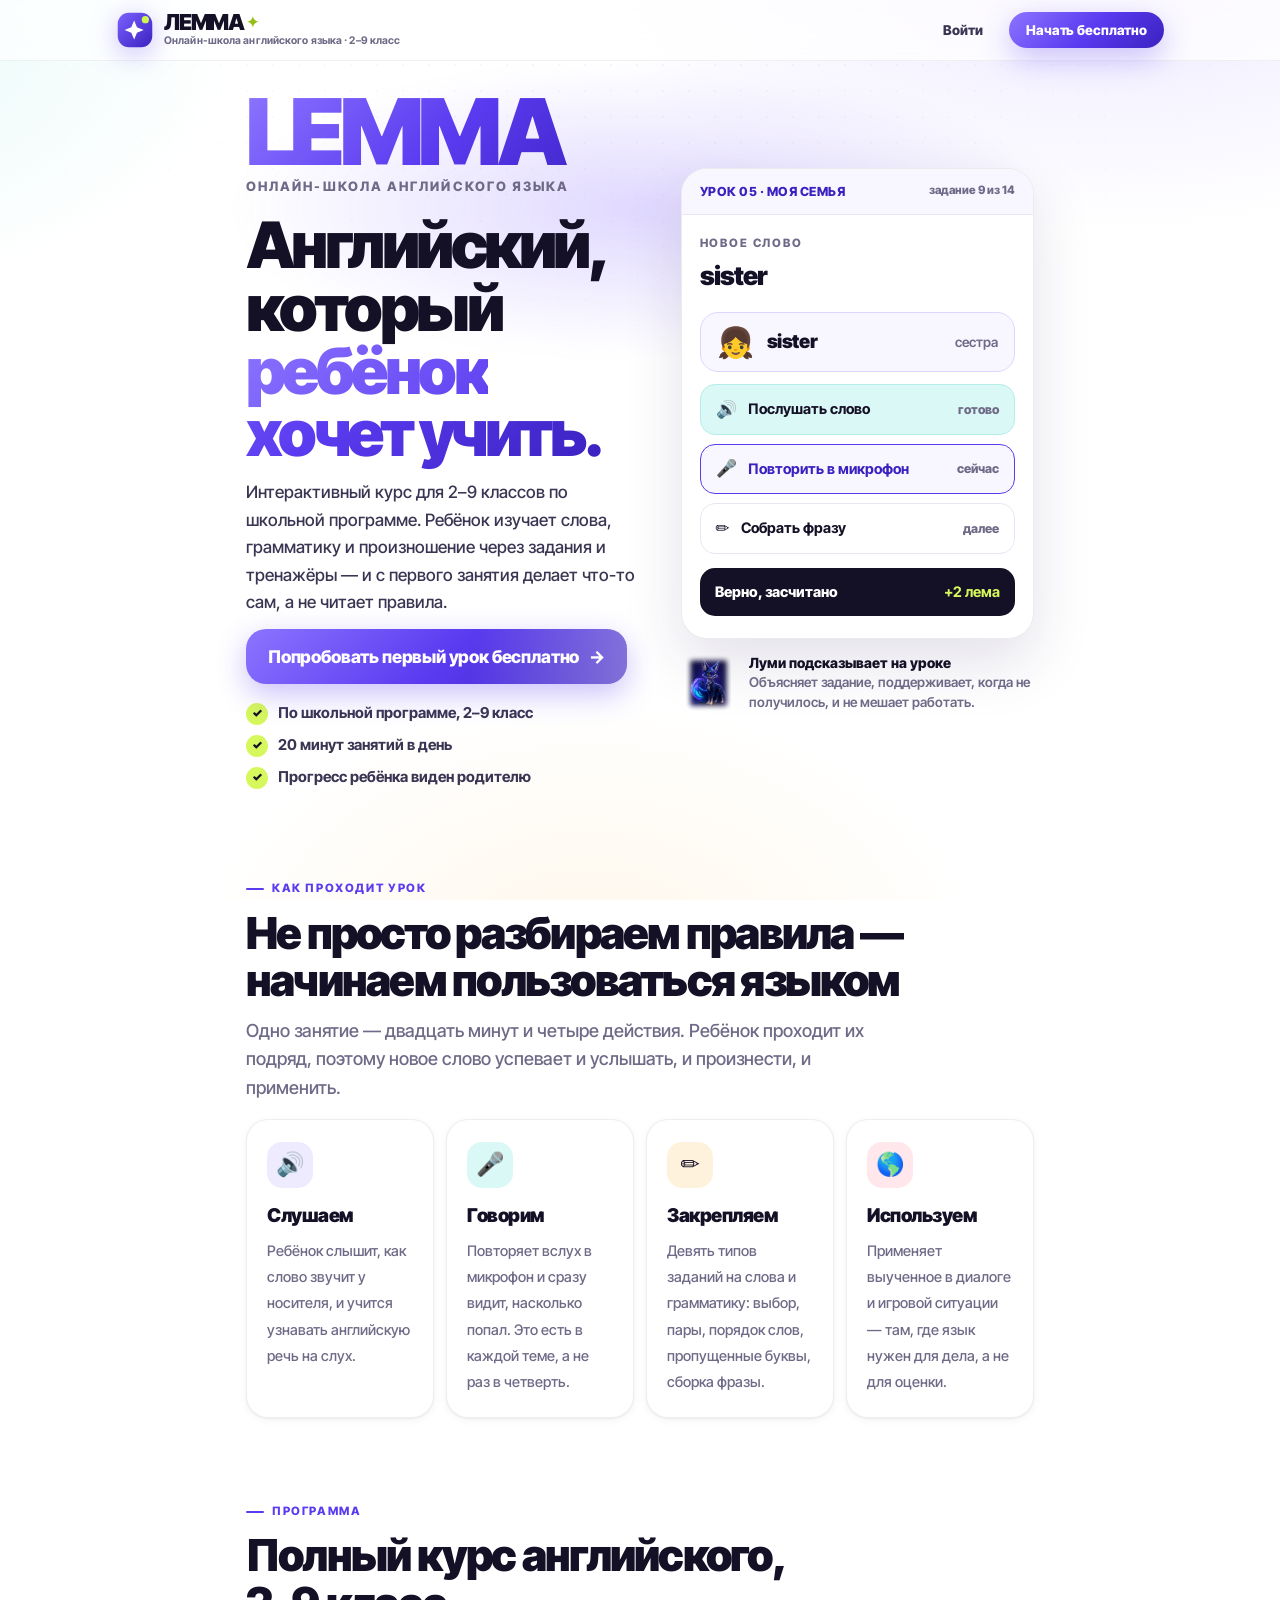
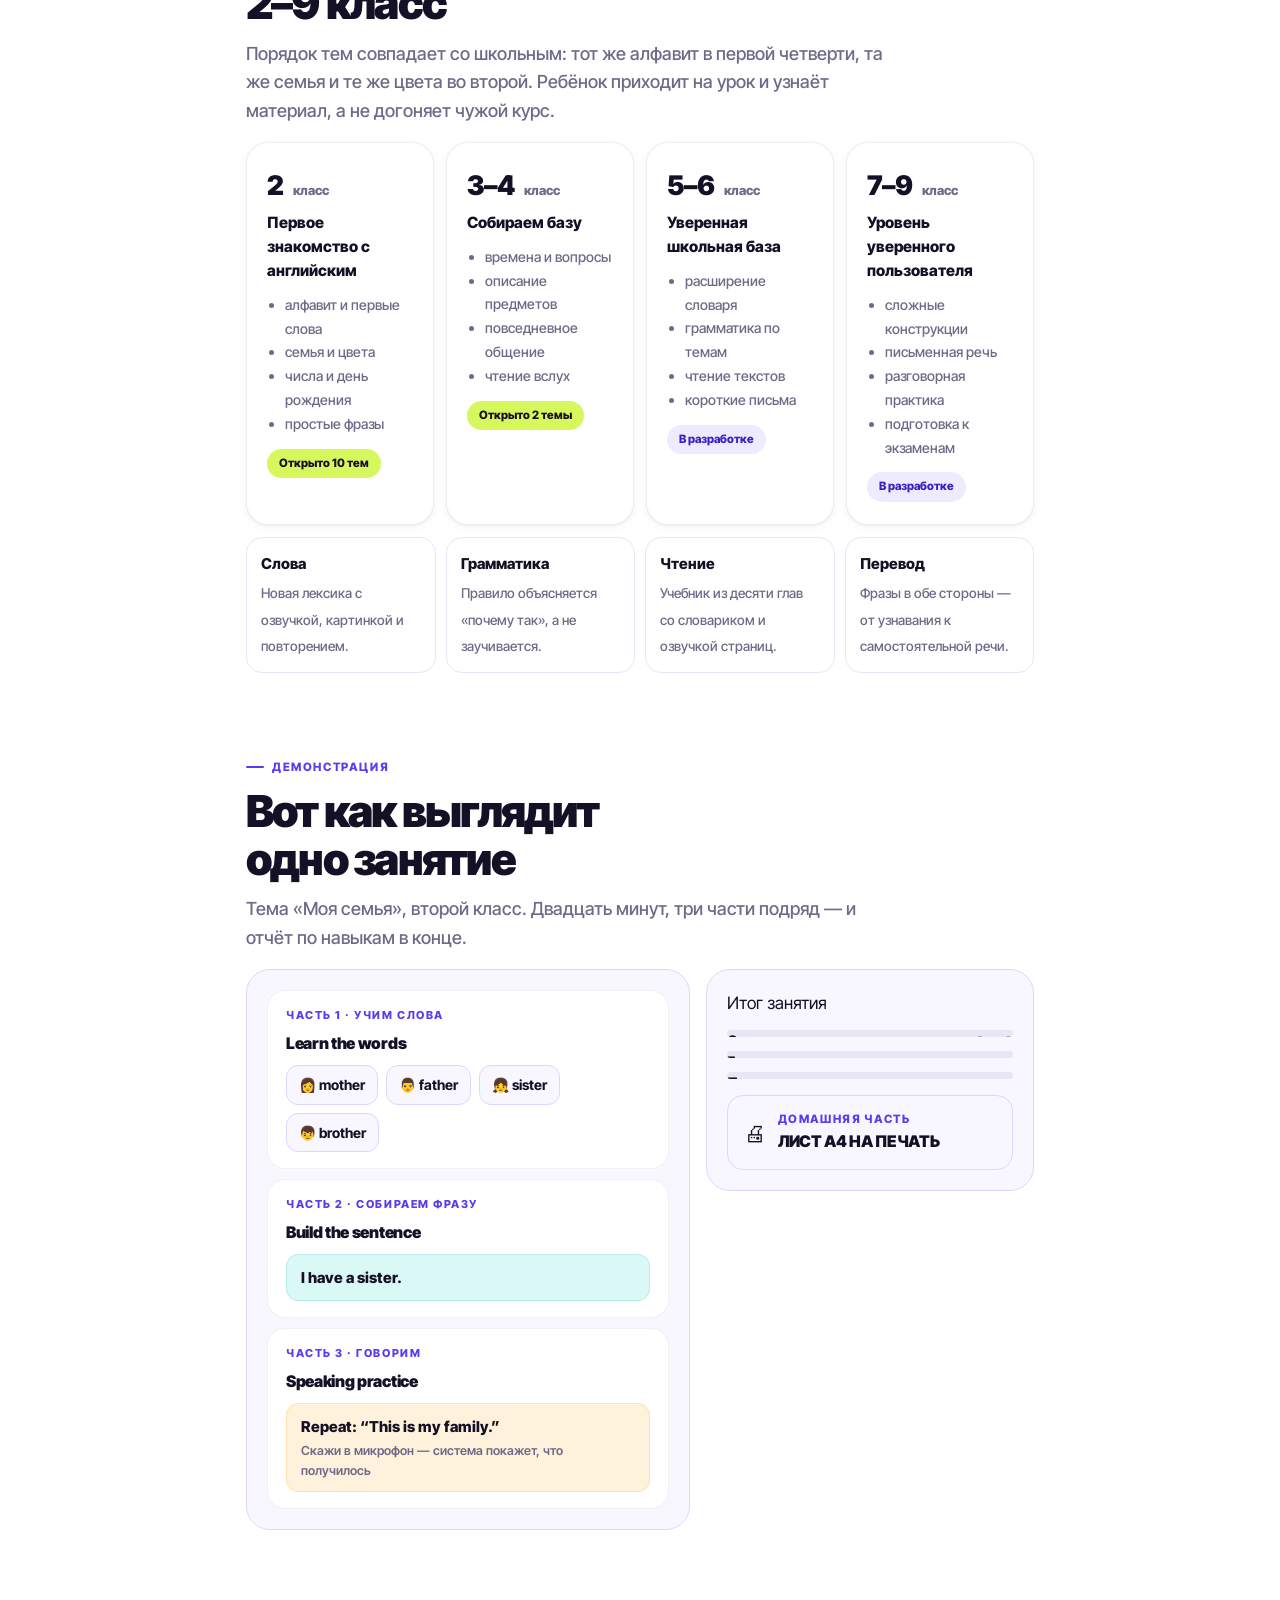
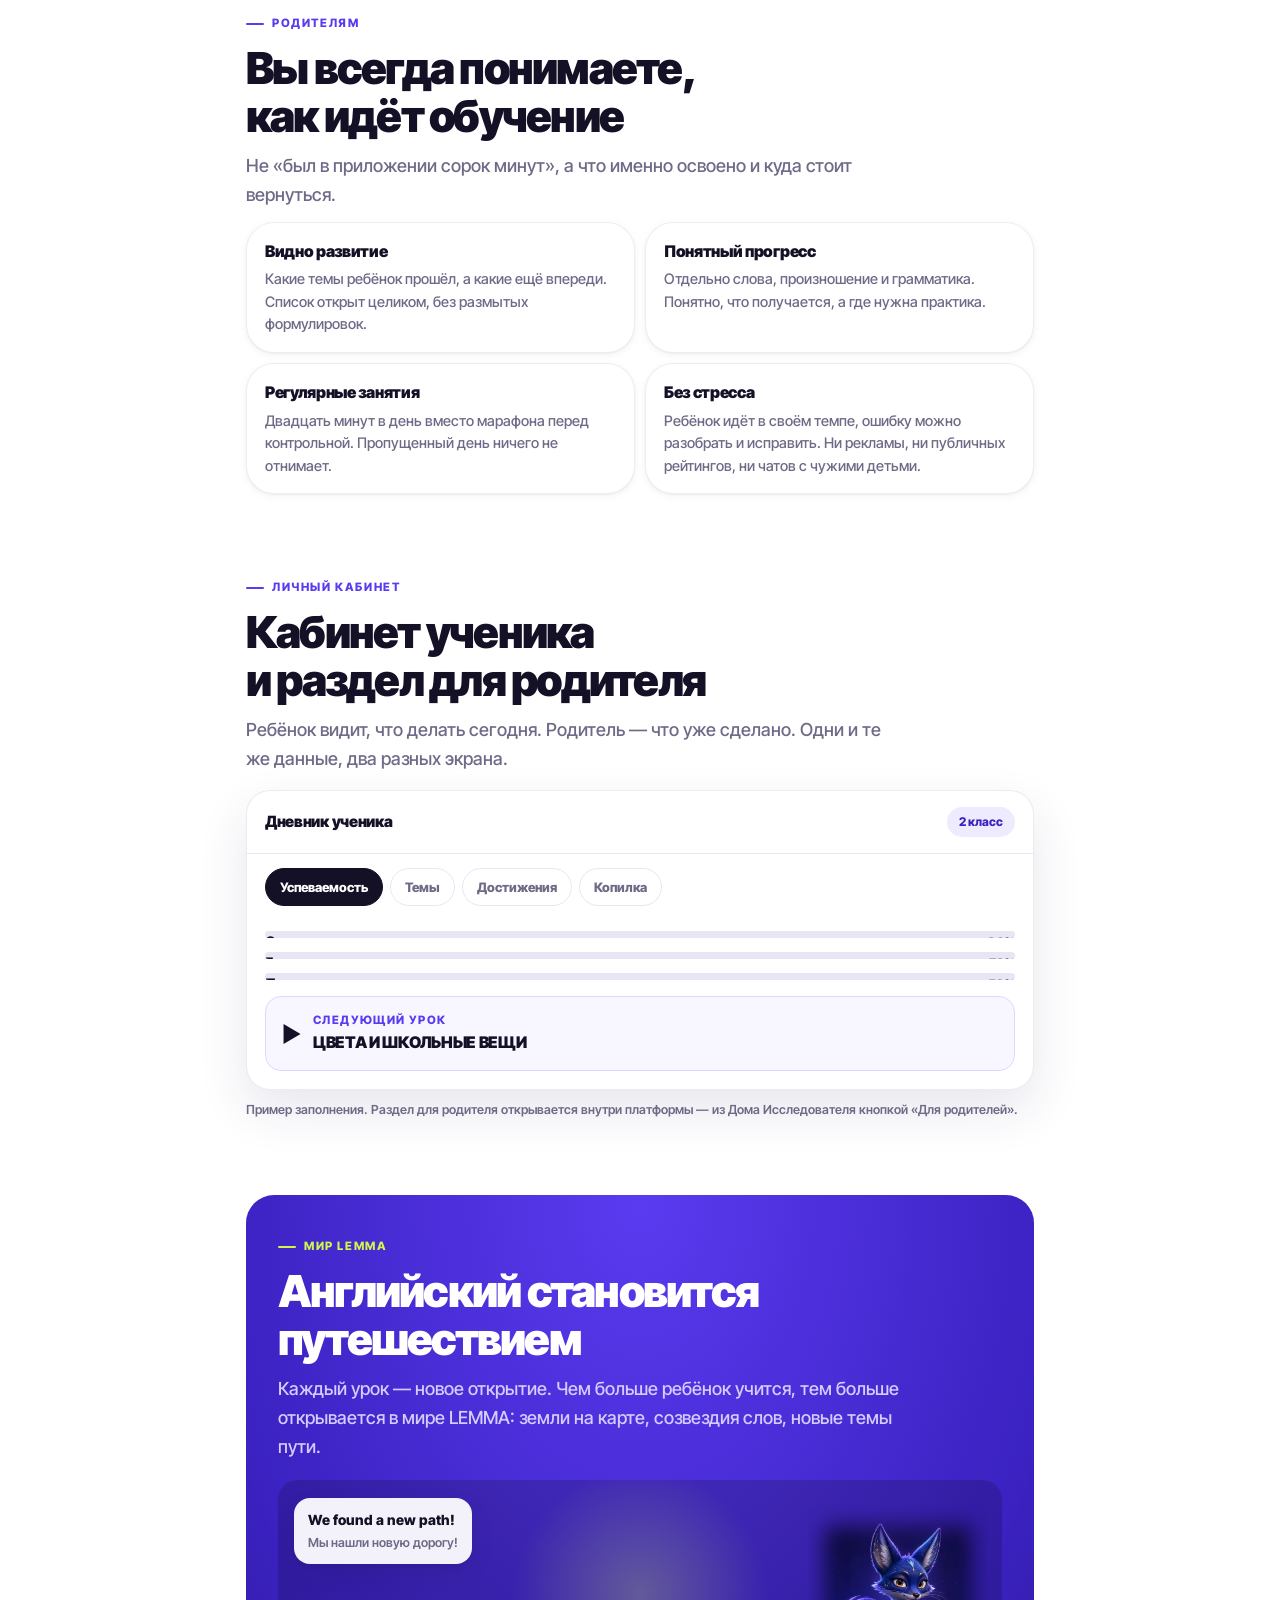
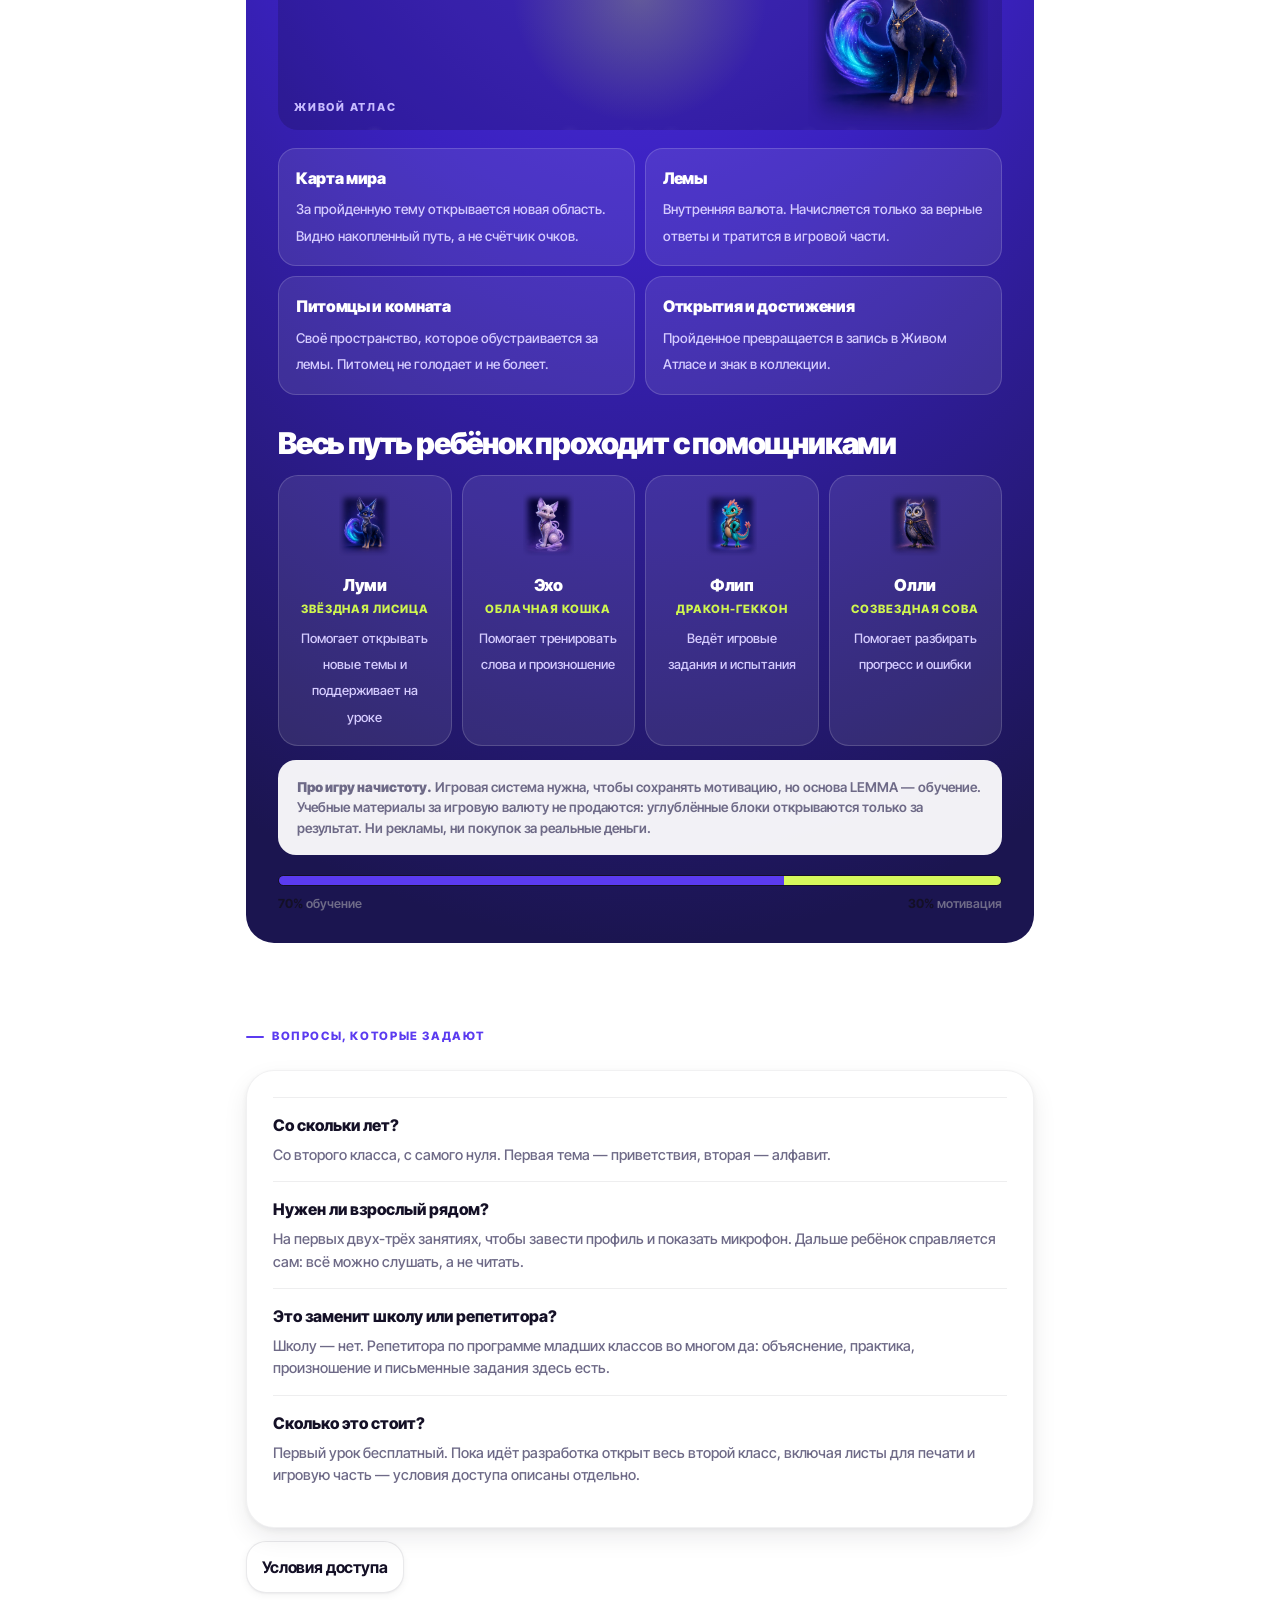
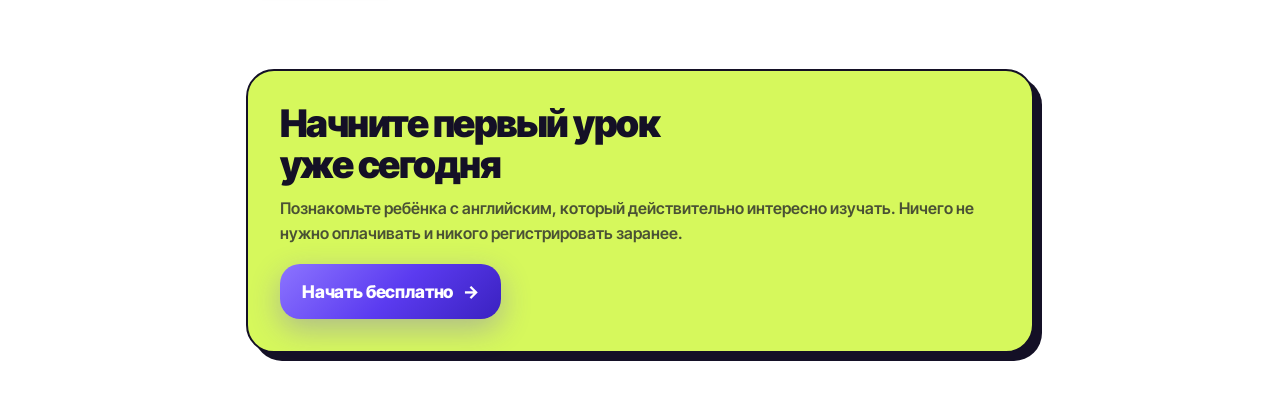
==== commit 0447215b: "Assemble UX v2 Phase 1 preview" ====
--- a/index.html
+++ b/index.html
@@ -2120,7 +2120,7 @@
 @media(max-width:760px){.lb-spread{display:block}.lb-page{padding:14px;border-radius:18px}.lb-page:not(.is-current){display:none}.lb-page h3{font-size:23px}.lb-vocab,.lb-colours,.lb-models,.lb-grammar,.lb-objects,.lb-variants{grid-template-columns:1fr 1fr}.lb-art{max-height:185px}.lb-art svg{max-height:185px}.lb-page-head{gap:8px}.lb-badge{font-size:11px;padding:6px 8px}.lb-btn,.lb-token{padding:9px;font-size:13px}.lb-match-row{font-size:13px}}
 @media(max-width:390px){.lb-vocab,.lb-colours,.lb-models,.lb-grammar,.lb-objects,.lb-variants{grid-template-columns:1fr}.lb-page{padding:12px}.lb-page h3{font-size:21px}.lb-lead{font-size:15px}}
 </style>
-  <link rel="stylesheet" href="assets/ux-v2-phase1.css">
+<link rel="stylesheet" href="assets/ux-v2-phase1.css">
 </head>
 <body>
 
@@ -10818,6 +10818,6 @@
   go(DIAG?"diag":((entered||hasProgress())?"den":"home"),true);
 }catch(e){go(DIAG?"diag":"den",true);}
 </script>
-  <script src="assets/ux-v2-phase1.js"></script>
+<script src="assets/ux-v2-core.js"></script><script src="assets/ux-v2-book.js"></script><script src="assets/ux-v2-ui1.js"></script><script src="assets/ux-v2-ui2.js"></script>
 </body>
 </html>
--- a/assets/ux-v2-phase1.css
+++ b/assets/ux-v2-phase1.css
@@ -1 +1,101 @@
-:root{--u:#654cf2;--bg:#f6f7fb;--mut:#6e6b7c;--line:#e7e5ef;--lime:#d9f45a}body.ux2{background:var(--bg)}body.ux2 .dnav,body.ux2 .mnav{display:none!important}#ux2{display:none;max-width:1120px;margin:auto;padding:22px 18px 100px}#ux2.on{display:block}.us{display:none}.us.on{display:block}.k{font-size:12px;font-weight:900;letter-spacing:.1em;text-transform:uppercase;color:var(--u)}.title{font-size:clamp(32px,5vw,52px);line-height:1.04;margin:7px 0}.lead{color:var(--mut);line-height:1.5}.grid{display:grid;grid-template-columns:1.5fr .75fr;gap:20px}.mission{background:linear-gradient(135deg,#5d47e5,#8976ff);color:#fff;border-radius:28px;padding:27px;box-shadow:0 18px 45px #372a7822}.mission h2{font-size:clamp(29px,4vw,44px);margin:10px 0 3px}.stage{font-size:18px;font-weight:800}.bar{height:8px;background:#ffffff35;border-radius:99px;overflow:hidden;margin-top:16px}.bar i{display:block;height:100%;background:var(--lime)}.meta{display:flex;gap:14px;flex-wrap:wrap;margin:14px 0;font-size:13px;font-weight:800}.primary{width:100%;min-height:54px;border:0;border-radius:15px;background:var(--lime);font-weight:950;font-size:16px}.card{background:#fff;border:1px solid var(--line);border-radius:21px;padding:19px;margin-top:15px}.card h3{margin:0 0 6px}.card p{margin:0;color:var(--mut)}.quick{display:grid;gap:8px;margin-top:12px}.quick button,.material{border:1px solid var(--line);background:#fafafe;border-radius:14px;padding:12px;text-align:left;font-weight:850}.back{border:0;background:none;color:var(--u);font-weight:900;padding:8px 0}.unit{margin:23px 0}.ul{font-size:12px;font-weight:900;color:var(--mut);text-transform:uppercase;margin-bottom:9px}.nodes,.steps{display:grid;gap:9px}.node,.step{display:grid;grid-template-columns:42px 1fr auto;gap:11px;align-items:center;width:100%;text-align:left;background:#fff;border:1px solid var(--line);border-radius:17px;padding:13px}.node.cur,.step.cur{border-color:#9986ff}.node.lock,.step.lock{opacity:.55}.node.rev{border-style:dashed;background:#f9f7ff}.ico{width:40px;height:40px;border-radius:50%;display:grid;place-items:center;background:#efedf5;font-weight:900}.cur .ico{background:var(--u);color:#fff}.nm{font-weight:900}.sub{font-size:12px;color:var(--mut)}.state{font-size:11px;font-weight:900;background:#f1eff6;border-radius:99px;padding:6px 8px}.mini{border:0;background:var(--u);color:#fff;border-radius:11px;padding:9px 11px;font-weight:900}.materials{display:grid;grid-template-columns:repeat(3,1fr);gap:8px;margin-top:11px}.nav2{position:fixed;z-index:90;left:50%;bottom:max(10px,env(safe-area-inset-bottom));transform:translateX(-50%);width:min(700px,calc(100% - 24px));height:64px;display:grid;grid-template-columns:repeat(4,1fr);padding:5px;background:#fffffff2;border:1px solid var(--line);border-radius:20px;box-shadow:0 12px 35px #201b4422}.nav2 button{border:0;background:none;border-radius:14px;color:var(--mut);font-size:11px;font-weight:850}.nav2 button b{display:block;font-size:19px}.nav2 button.on{background:#efecff;color:#4d38cf}body.lesson-mode .nav2{display:none!important}body.lesson-mode.ux2 .top{display:none!important}body.lesson-mode.ux2 .wrap{max-width:840px;padding-top:0}#uxbar{display:flex;gap:10px;align-items:center;position:sticky;top:0;z-index:50;background:#f6f7fbf2;padding:10px 0;border-bottom:1px solid var(--line)}#uxbar .x{width:42px;height:42px;border:1px solid var(--line);background:#fff;border-radius:13px;font-size:19px}#uxbar .mid{flex:1;min-width:0}#uxbar .ttl{font-weight:900;white-space:nowrap;overflow:hidden;text-overflow:ellipsis}#uxbar small{color:var(--mut)}#uxlp{height:5px;background:#e5e2ed;border-radius:99px;overflow:hidden;margin-bottom:14px}#uxlp i{display:block;height:100%;background:var(--u)}body.lesson-mode.ux2 .lhead .r1,body.lesson-mode.ux2 .lhead .ring{display:none}body.lesson-mode.ux2 #nextbar button{min-height:54px;border-radius:15px;font-weight:900}@media(min-width:980px){.nav2{left:20px;top:50%;bottom:auto;transform:translateY(-50%);width:105px;height:auto;grid-template-columns:1fr}.nav2 button{min-height:68px}#ux2{padding-left:135px}}@media(max-width:760px){#ux2{padding:15px 13px calc(90px + env(safe-area-inset-bottom))}.grid{grid-template-columns:1fr}.title{font-size:34px}.mission{padding:21px}.node,.step{grid-template-columns:40px 1fr}.node .state,.step .mini{grid-column:2;justify-self:start}.materials{grid-template-columns:1fr}body.lesson-mode.ux2 .wrap{padding:0 13px 90px}}+/* LEMMA UX v2.0 — Phase 1 presentation layer only */
+:root{
+  --ux-bg:#f6f7fb; --ux-card:#fff; --ux-ink:#19172a; --ux-muted:#6e6b7c;
+  --ux-violet:#654cf2; --ux-violet-2:#8875ff; --ux-lime:#d9f45a;
+  --ux-line:#e7e5ef; --ux-green:#1f9d63; --ux-amber:#e6a418;
+  --ux-shadow:0 18px 48px rgba(55,42,120,.12);
+  --ux-radius:24px;
+}
+body.uxv2-active{background:var(--ux-bg);color:var(--ux-ink)}
+body.uxv2-active .dnav,body.uxv2-active .mnav{display:none!important}
+body.uxv2-active.ux-shell-screen .top{display:none!important}
+#uxv2-root{display:none;max-width:1180px;margin:0 auto;padding:26px 22px 110px}
+#uxv2-root.ux-on{display:block}
+.ux-screen{display:none}.ux-screen.ux-on{display:block}
+.ux-kicker{font-size:12px;font-weight:900;letter-spacing:.12em;text-transform:uppercase;color:var(--ux-violet)}
+.ux-title{font-size:clamp(34px,5vw,54px);line-height:1.02;letter-spacing:-.035em;margin:8px 0 10px}
+.ux-lead{max-width:720px;color:var(--ux-muted);font-size:16px;line-height:1.55}
+.ux-card{background:var(--ux-card);border:1px solid var(--ux-line);border-radius:var(--ux-radius);padding:21px;box-shadow:0 8px 28px rgba(47,42,88,.06)}
+.ux-card h3{margin:0 0 6px;font-size:20px}.ux-card p{margin:0;color:var(--ux-muted);line-height:1.5}
+.ux-home-head{display:flex;justify-content:space-between;align-items:center;gap:18px;margin-bottom:20px}
+.ux-profile{display:flex;align-items:center;gap:9px;background:#fff;border:1px solid var(--ux-line);border-radius:999px;padding:7px 12px 7px 8px;white-space:nowrap}
+.ux-avatar{width:38px;height:38px;border-radius:50%;display:grid;place-items:center;background:linear-gradient(135deg,#eeeaff,#ddf8ed);font-size:21px}
+.ux-profile b{display:block;font-size:13px}.ux-profile small{display:block;font-size:11px;color:var(--ux-muted)}
+.ux-home-grid{display:grid;grid-template-columns:minmax(0,1.45fr) minmax(280px,.72fr);gap:22px;align-items:start}
+.ux-mission{position:relative;overflow:hidden;background:linear-gradient(135deg,#5e48e7 0%,#7761f2 64%,#9a86ff 100%);color:#fff;border-radius:30px;padding:29px;box-shadow:var(--ux-shadow)}
+.ux-mission:after{content:"✦";position:absolute;right:-11px;top:-45px;font-size:185px;opacity:.08;pointer-events:none}
+.ux-mission .ux-label{font-size:12px;font-weight:900;letter-spacing:.12em;text-transform:uppercase;opacity:.8}
+.ux-mission h2{font-size:clamp(30px,4vw,46px);line-height:1.05;letter-spacing:-.03em;margin:11px 0 3px}
+.ux-mission .ux-stage{font-size:18px;font-weight:800;opacity:.94;margin-bottom:18px}
+.ux-progress{height:9px;background:rgba(255,255,255,.21);border-radius:999px;overflow:hidden}
+.ux-progress>i{display:block;height:100%;background:var(--ux-lime);border-radius:inherit}
+.ux-meta{display:flex;gap:16px;flex-wrap:wrap;margin:16px 0;font-size:13px;font-weight:800;opacity:.92}
+.ux-primary{appearance:none;border:0;border-radius:16px;min-height:54px;padding:0 22px;background:var(--ux-lime);color:#292519;font-size:16px;font-weight:950;cursor:pointer;box-shadow:0 7px 0 rgba(38,35,17,.15)}
+.ux-primary:active{transform:translateY(2px);box-shadow:0 4px 0 rgba(38,35,17,.15)}
+.ux-mission .ux-primary{width:100%}
+.ux-preview{display:grid;gap:8px;margin-top:14px}
+.ux-preview-row{display:grid;grid-template-columns:34px minmax(0,1fr) auto;gap:10px;align-items:center;padding:10px 11px;border-radius:14px;background:#fafafe}
+.ux-preview-row.ux-current{background:#f0edff}.ux-preview-row.ux-done{background:#f2fbf6}
+.ux-dot{width:31px;height:31px;border-radius:50%;display:grid;place-items:center;background:#eceaf3;font-weight:900}
+.ux-preview-row.ux-current .ux-dot{background:var(--ux-violet);color:#fff}.ux-preview-row.ux-done .ux-dot{background:#e2f6eb;color:var(--ux-green)}
+.ux-preview-row b{font-size:14px}.ux-preview-row small{display:block;color:var(--ux-muted);font-size:12px;margin-top:2px}
+.ux-secondary-grid{display:grid;gap:9px;margin-top:14px}
+.ux-secondary{border:1px solid var(--ux-line);background:#fafafe;border-radius:15px;padding:13px;text-align:left;font-weight:850;color:var(--ux-ink);cursor:pointer}
+.ux-secondary span{font-size:20px;margin-right:7px}
+.ux-luma{margin-top:18px;padding:14px;border-radius:16px;background:#f4f1ff}.ux-luma small{display:block;margin-top:4px;color:var(--ux-muted);line-height:1.4}
+.ux-back{appearance:none;border:0;background:transparent;color:var(--ux-violet);font-weight:900;padding:8px 0;cursor:pointer}
+.ux-path-head{display:flex;align-items:end;justify-content:space-between;gap:20px;margin-bottom:22px}
+.ux-path-summary{font-weight:850;color:var(--ux-muted);white-space:nowrap}
+.ux-unit{margin:25px 0 12px}.ux-unit-label{display:flex;align-items:center;gap:10px;font-size:12px;font-weight:900;letter-spacing:.1em;text-transform:uppercase;color:var(--ux-muted);margin-bottom:11px}
+.ux-unit-label:after{content:"";height:1px;background:var(--ux-line);flex:1}
+.ux-path-list{display:grid;gap:10px;position:relative}
+.ux-path-list:before{content:"";position:absolute;left:24px;top:22px;bottom:22px;width:2px;background:#e3e0eb}
+.ux-node{position:relative;z-index:1;width:100%;display:grid;grid-template-columns:46px minmax(0,1fr) auto;gap:13px;align-items:center;text-align:left;border:1px solid var(--ux-line);background:#fff;border-radius:19px;padding:14px;cursor:pointer}
+.ux-node.ux-current{border-color:#9986ff;box-shadow:0 9px 24px rgba(101,76,242,.11)}.ux-node.ux-done{background:#fbfffc}.ux-node.ux-locked{opacity:.56;cursor:default}.ux-node.ux-review{background:linear-gradient(135deg,#fff,#f3efff);border-style:dashed}
+.ux-node-icon{width:44px;height:44px;border-radius:50%;display:grid;place-items:center;background:#efedf5;font-weight:900}
+.ux-node.ux-current .ux-node-icon{background:var(--ux-violet);color:#fff}.ux-node.ux-done .ux-node-icon{background:#e3f6eb;color:var(--ux-green)}
+.ux-node-name{font-size:17px;font-weight:900}.ux-node-sub{font-size:13px;color:var(--ux-muted);margin-top:3px}
+.ux-state{font-size:12px;font-weight:900;padding:7px 10px;border-radius:999px;background:#f2f0f7;white-space:nowrap}
+.ux-node.ux-current .ux-state{background:#ebe7ff;color:#523ad2}.ux-node.ux-done .ux-state{background:#e7f7ed;color:#177348}
+.ux-topic-head{display:grid;grid-template-columns:minmax(0,1fr) auto;gap:18px;align-items:start}
+.ux-topic-progress{min-width:220px}.ux-topic-progress .ux-progress{background:#eceaf2;margin-top:10px}.ux-topic-progress .ux-progress>i{background:var(--ux-violet)}
+.ux-steps{display:grid;gap:10px;margin-top:23px}
+.ux-step{display:grid;grid-template-columns:39px minmax(0,1fr) auto;gap:12px;align-items:center;border:1px solid var(--ux-line);background:#fff;border-radius:18px;padding:15px}
+.ux-step.ux-current{border-color:#9986ff;box-shadow:0 8px 22px rgba(101,76,242,.1)}.ux-step.ux-locked{opacity:.55}
+.ux-step-no{width:38px;height:38px;border-radius:12px;background:#f0eef5;display:grid;place-items:center;font-weight:900}
+.ux-step.ux-done .ux-step-no{background:#e3f6eb;color:var(--ux-green)}.ux-step.ux-current .ux-step-no{background:var(--ux-violet);color:#fff}
+.ux-step-name{font-weight:900}.ux-step-note{font-size:13px;color:var(--ux-muted);margin-top:3px}
+.ux-mini{border:0;background:var(--ux-violet);color:#fff;border-radius:13px;padding:10px 13px;font-weight:900;cursor:pointer}
+.ux-materials{display:grid;grid-template-columns:repeat(3,1fr);gap:10px;margin-top:14px}
+.ux-material{border:1px solid var(--ux-line);background:#fff;border-radius:15px;padding:14px;text-align:left;font-weight:850;color:var(--ux-ink);cursor:pointer}.ux-material span{display:block;font-size:21px;margin-bottom:5px}
+.ux-material[disabled]{opacity:.45;cursor:default}
+.ux-check-intro{max-width:620px;margin:8vh auto 0;text-align:center}.ux-check-intro .ux-check-icon{font-size:56px}.ux-check-intro h2{font-size:38px;margin:8px 0}.ux-check-intro p{font-size:16px;color:var(--ux-muted);line-height:1.5}
+.ux-nav{position:fixed;z-index:90;left:50%;bottom:max(10px,env(safe-area-inset-bottom));transform:translateX(-50%);width:min(720px,calc(100% - 24px));height:66px;display:grid;grid-template-columns:repeat(4,1fr);padding:5px;background:rgba(255,255,255,.95);border:1px solid var(--ux-line);border-radius:22px;box-shadow:0 14px 40px rgba(32,27,68,.16);backdrop-filter:blur(18px)}
+.ux-nav button{border:0;background:transparent;border-radius:16px;color:var(--ux-muted);font-size:11px;font-weight:850;cursor:pointer}.ux-nav button span{display:block;font-size:20px;margin-bottom:2px}.ux-nav button.ux-on{background:#efecff;color:#4d38cf}
+body.lesson-mode .ux-nav{display:none!important}
+body.lesson-mode.uxv2-active .top{display:none!important}
+body.lesson-mode.uxv2-active .wrap{max-width:850px;padding-top:0;padding-bottom:92px}
+#ux-lessonbar{display:flex;align-items:center;gap:11px;position:sticky;top:0;z-index:50;background:rgba(246,247,251,.95);backdrop-filter:blur(16px);padding:12px 0 9px;border-bottom:1px solid var(--ux-line);margin-bottom:8px}
+#ux-lessonbar .ux-exit{width:42px;height:42px;border:1px solid var(--ux-line);background:#fff;border-radius:14px;font-size:19px;font-weight:900;cursor:pointer}
+#ux-lessonbar .ux-mid{flex:1;min-width:0}#ux-lessonbar .ux-lesson-title{font-weight:900;white-space:nowrap;overflow:hidden;text-overflow:ellipsis}#ux-lessonbar .ux-lesson-sub{font-size:12px;color:var(--ux-muted);margin-top:2px}#ux-lessonbar .ux-count{font-size:12px;font-weight:900;color:var(--ux-muted);white-space:nowrap}
+#ux-lessonprogress{height:5px;background:#e5e2ed;border-radius:999px;overflow:hidden;margin-bottom:17px}#ux-lessonprogress i{display:block;height:100%;background:linear-gradient(90deg,var(--ux-violet),var(--ux-violet-2));border-radius:inherit}
+body.lesson-mode.uxv2-active .lhead{background:transparent;border:0;box-shadow:none;padding:0 0 12px}body.lesson-mode.uxv2-active .lhead .r1,body.lesson-mode.uxv2-active .lhead .ring{display:none}
+body.lesson-mode.uxv2-active .lhead h2{font-size:27px;letter-spacing:-.02em;margin:8px 0}
+body.lesson-mode.uxv2-active #area>.card,body.lesson-mode.uxv2-active #area>.theory,body.lesson-mode.uxv2-active #taskarea{border-radius:24px}
+body.lesson-mode.uxv2-active #nextbar{z-index:70}body.lesson-mode.uxv2-active #nextbar button{min-height:54px;border-radius:16px;font-weight:900}
+body.lesson-mode.uxv2-active .opt,body.lesson-mode.uxv2-active .tf button,body.lesson-mode.uxv2-active .key,body.lesson-mode.uxv2-active .wb,body.lesson-mode.uxv2-active .mit{min-height:46px}
+body.lesson-mode.uxv2-active #area>.card[data-ux-result="1"]{max-width:650px;margin:28px auto;padding:28px;border:1px solid var(--ux-line);box-shadow:var(--ux-shadow)}
+.ux-result-skills{text-align:left;background:#f7f6fb;border-radius:15px;padding:13px 15px;margin:14px 0;line-height:1.65;font-size:14px}
+@media(min-width:980px){
+  .ux-nav{left:22px;top:50%;bottom:auto;transform:translateY(-50%);width:112px;height:auto;grid-template-columns:1fr;padding:8px;gap:4px}.ux-nav button{min-height:72px;font-size:12px}
+  #uxv2-root{padding-left:148px;padding-bottom:48px}
+}
+@media(max-width:760px){
+  #uxv2-root{padding:16px 14px calc(94px + env(safe-area-inset-bottom))}
+  .ux-home-grid{grid-template-columns:1fr}.ux-title{font-size:34px}.ux-home-head{display:block}.ux-profile{width:max-content;max-width:100%;margin-top:12px}
+  .ux-mission{padding:22px;border-radius:24px}.ux-mission h2{font-size:31px}.ux-path-head,.ux-topic-head{display:block}.ux-topic-progress{margin-top:14px}
+  .ux-node{grid-template-columns:44px minmax(0,1fr)}.ux-node .ux-state{grid-column:2;justify-self:start;margin-top:-4px}
+  .ux-step{grid-template-columns:38px minmax(0,1fr)}.ux-step>button{grid-column:2;justify-self:start}.ux-materials{grid-template-columns:1fr}
+  body.lesson-mode.uxv2-active .wrap{padding:0 14px 92px}#ux-lessonbar{padding-top:max(10px,env(safe-area-inset-top))}
+}
+@media(max-width:390px){.ux-meta{font-size:12px;gap:9px}.ux-card{padding:17px}}
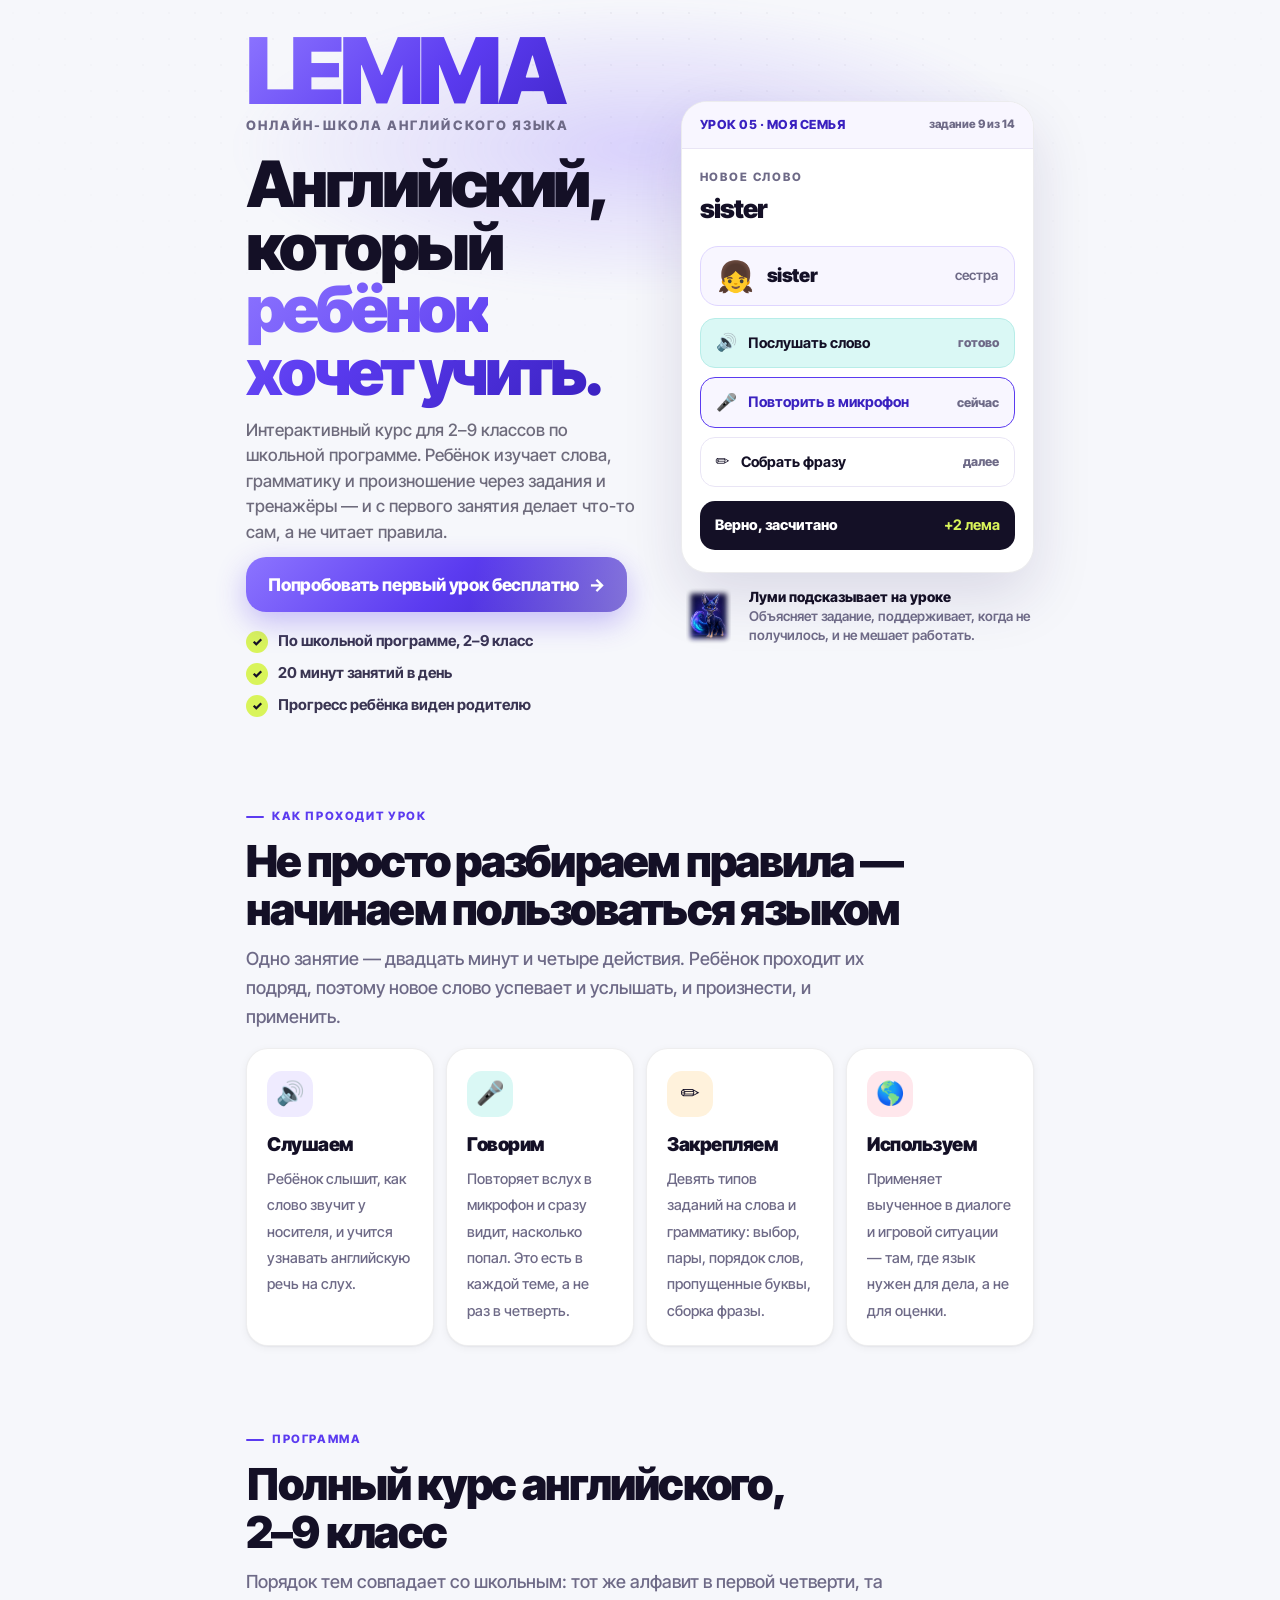
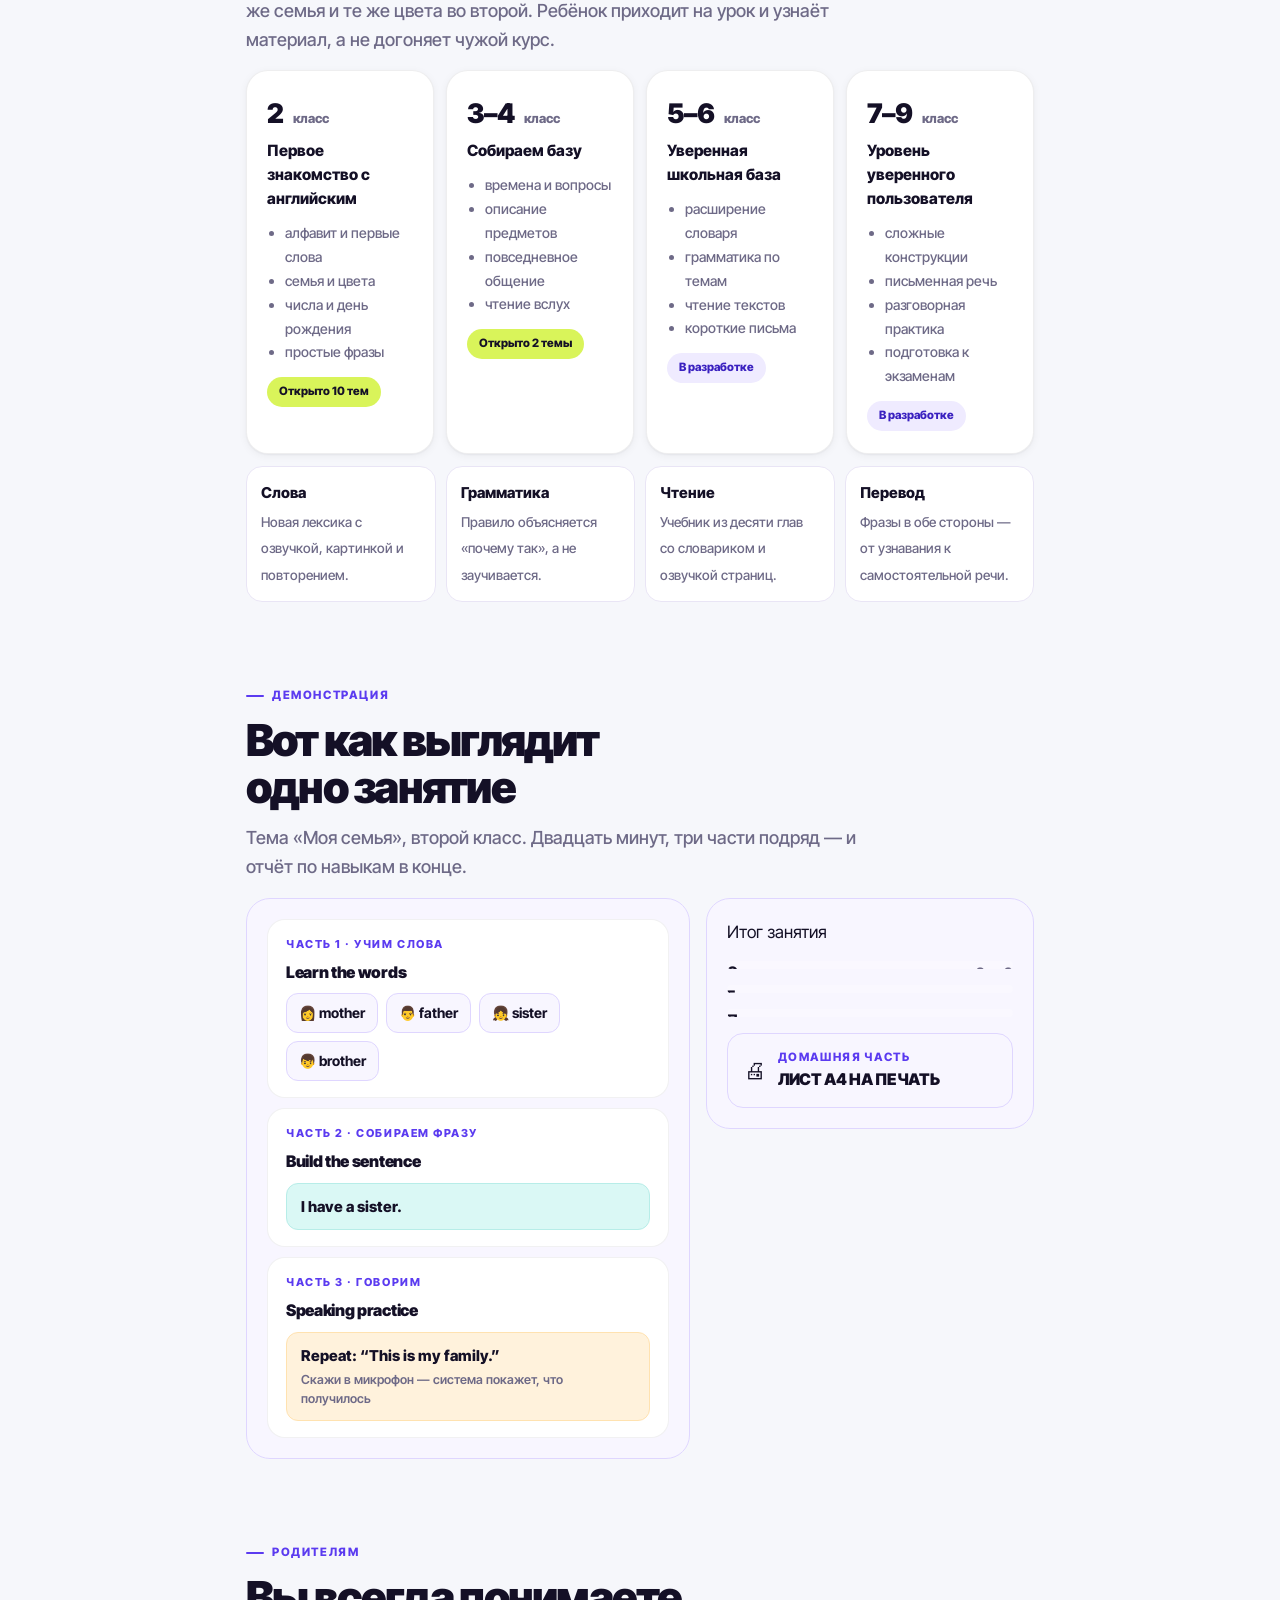
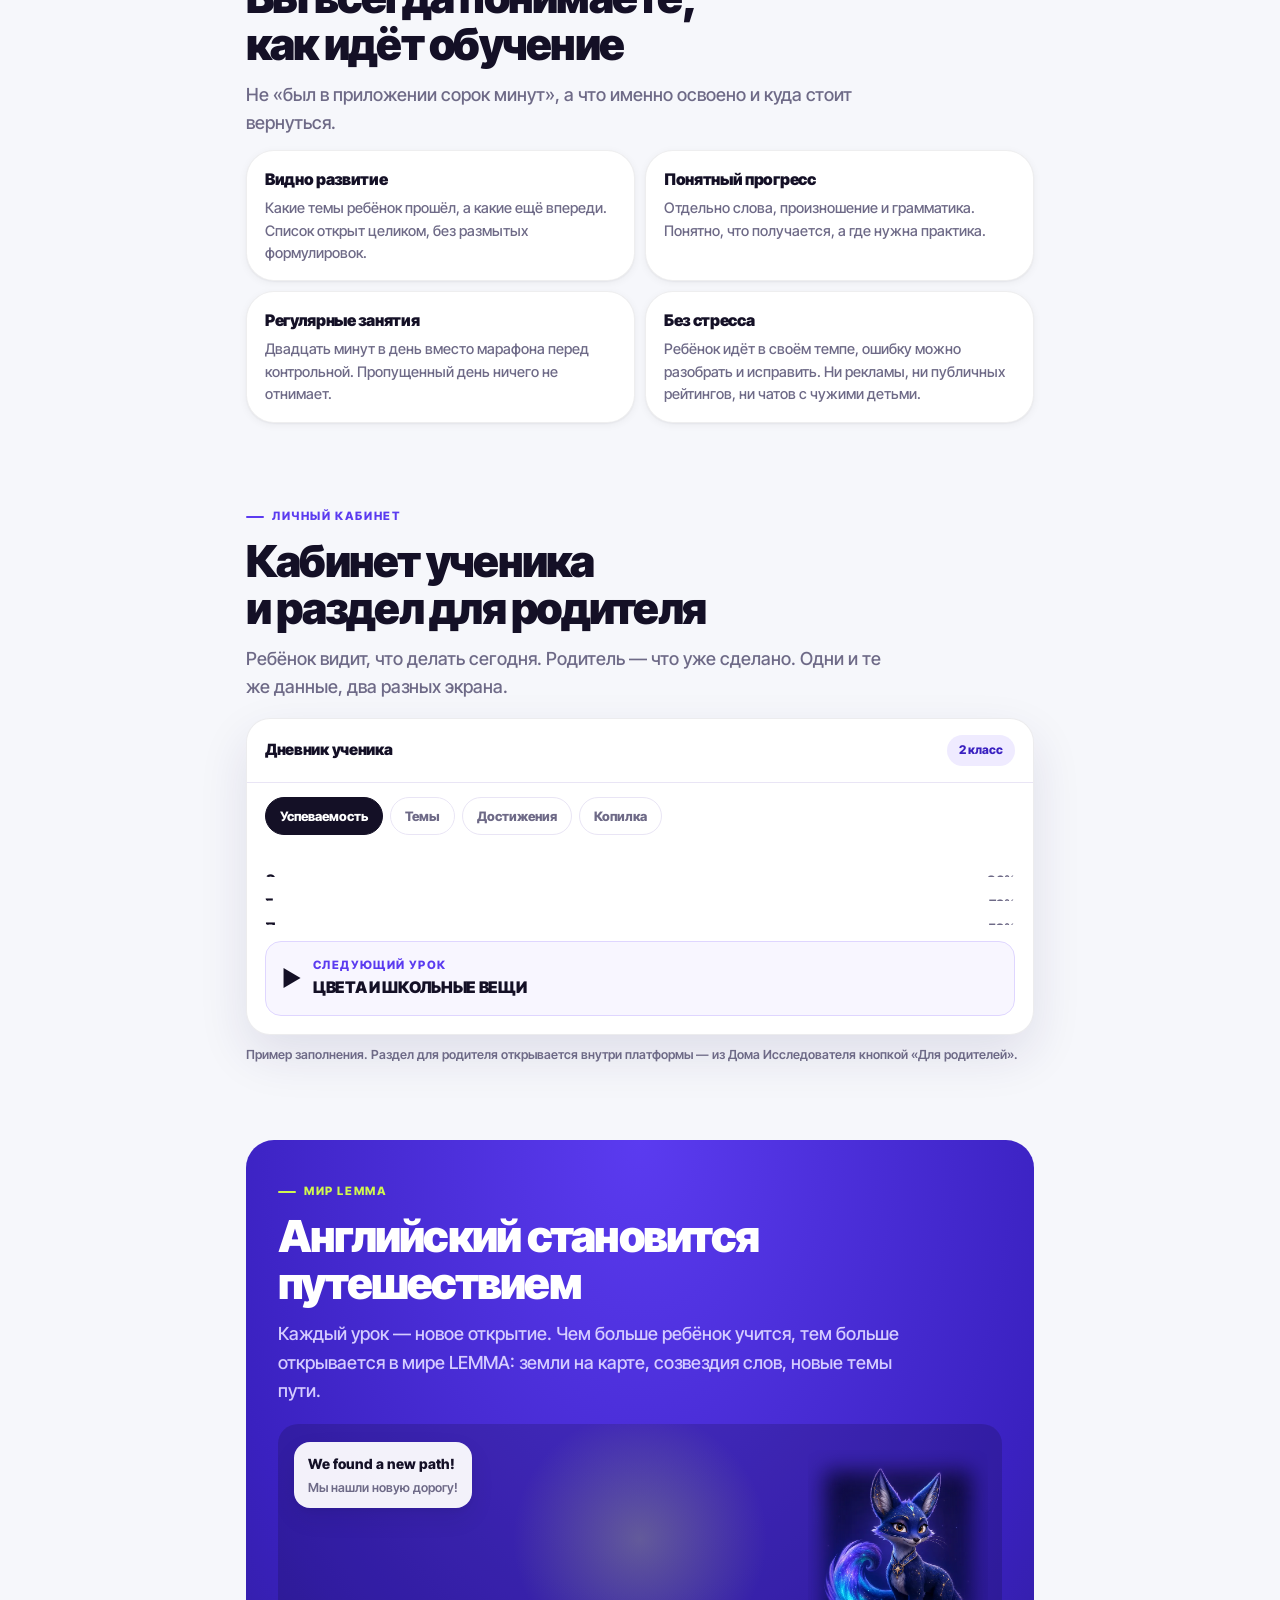
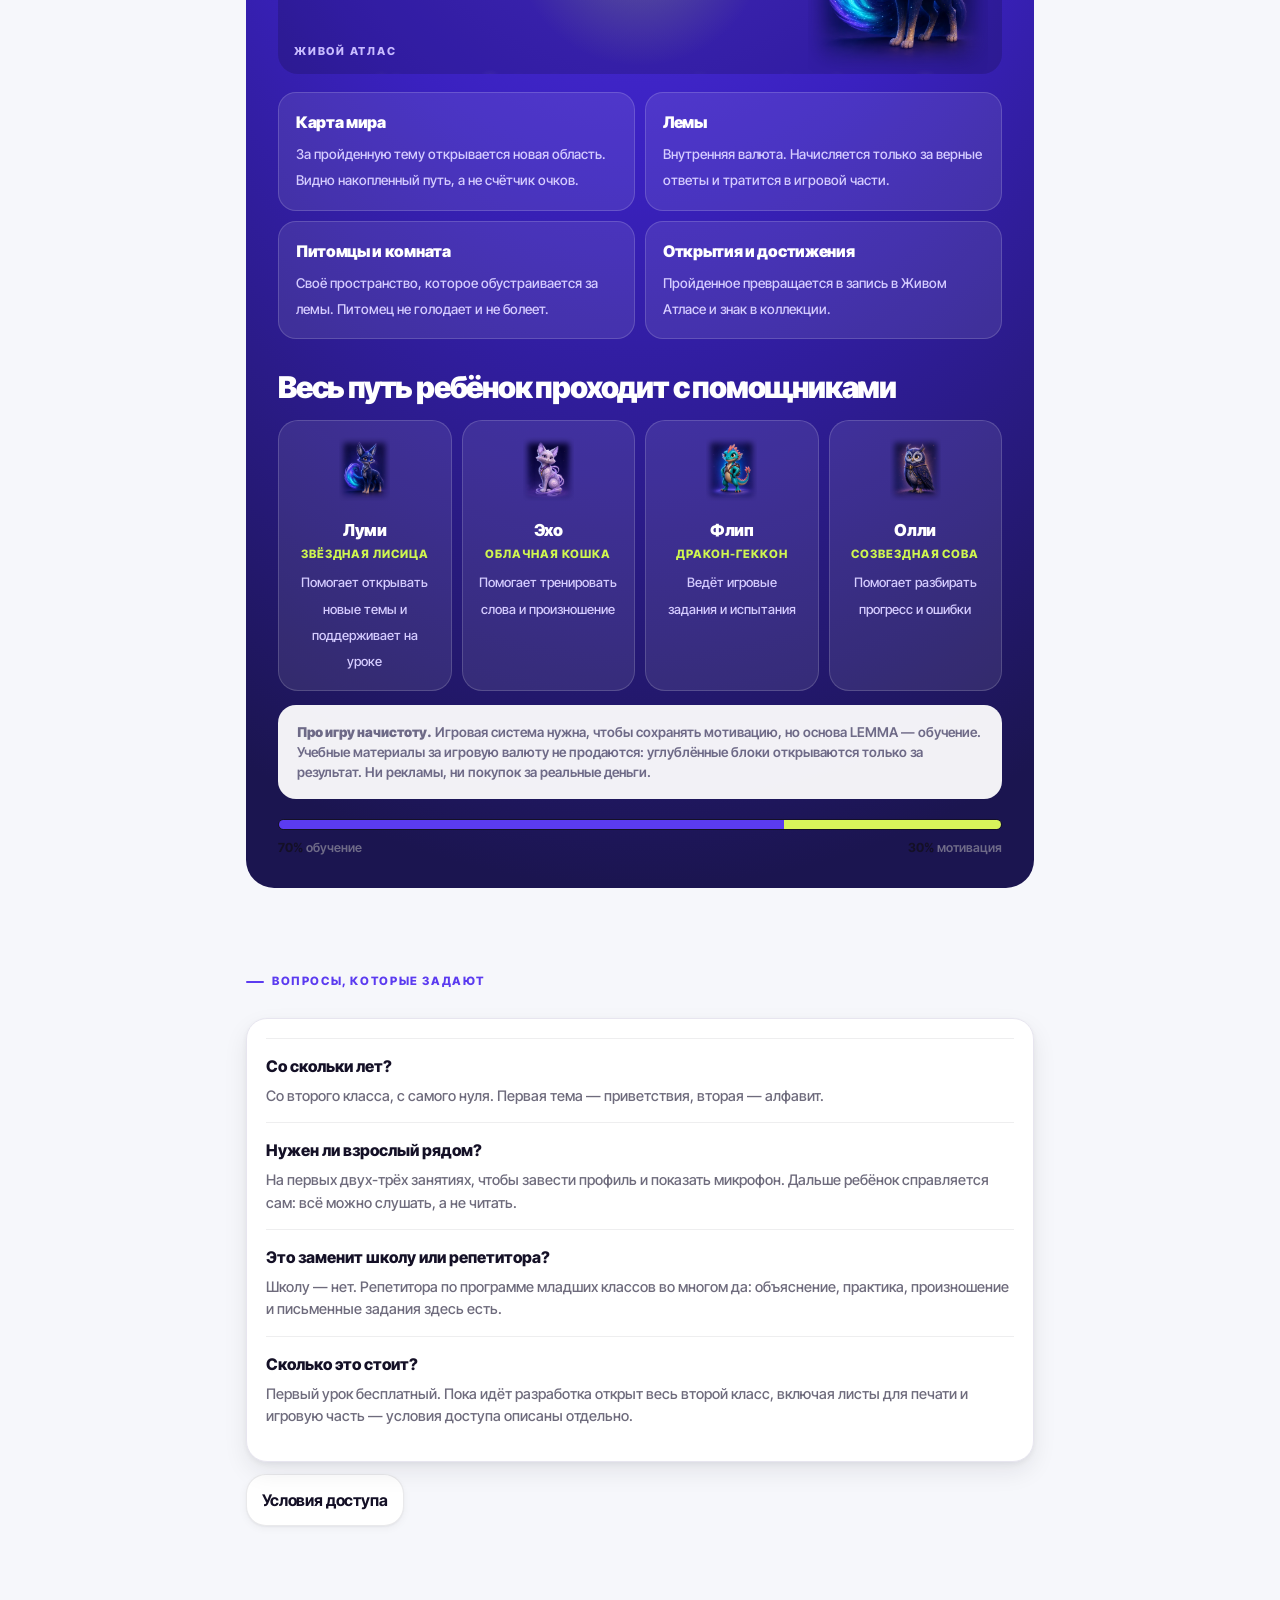
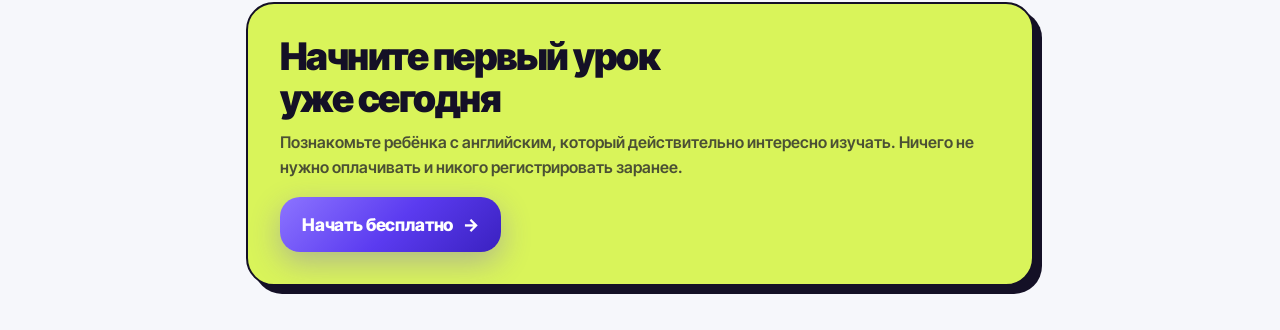
==== commit ec57cca3: "Assemble UX v2 Phase 1 preview" ====
--- a/index.html
+++ b/index.html
@@ -10819,5 +10819,6 @@
 }catch(e){go(DIAG?"diag":"den",true);}
 </script>
 <script src="assets/ux-v2-core.js"></script><script src="assets/ux-v2-book.js"></script><script src="assets/ux-v2-ui1.js"></script><script src="assets/ux-v2-ui2.js"></script>
+<script src="assets/ux-v2-result.js"></script>
 </body>
 </html>
--- a/assets/ux-v2-phase1.css
+++ b/assets/ux-v2-phase1.css
@@ -1,101 +1 @@
-/* LEMMA UX v2.0 — Phase 1 presentation layer only */
-:root{
-  --ux-bg:#f6f7fb; --ux-card:#fff; --ux-ink:#19172a; --ux-muted:#6e6b7c;
-  --ux-violet:#654cf2; --ux-violet-2:#8875ff; --ux-lime:#d9f45a;
-  --ux-line:#e7e5ef; --ux-green:#1f9d63; --ux-amber:#e6a418;
-  --ux-shadow:0 18px 48px rgba(55,42,120,.12);
-  --ux-radius:24px;
-}
-body.uxv2-active{background:var(--ux-bg);color:var(--ux-ink)}
-body.uxv2-active .dnav,body.uxv2-active .mnav{display:none!important}
-body.uxv2-active.ux-shell-screen .top{display:none!important}
-#uxv2-root{display:none;max-width:1180px;margin:0 auto;padding:26px 22px 110px}
-#uxv2-root.ux-on{display:block}
-.ux-screen{display:none}.ux-screen.ux-on{display:block}
-.ux-kicker{font-size:12px;font-weight:900;letter-spacing:.12em;text-transform:uppercase;color:var(--ux-violet)}
-.ux-title{font-size:clamp(34px,5vw,54px);line-height:1.02;letter-spacing:-.035em;margin:8px 0 10px}
-.ux-lead{max-width:720px;color:var(--ux-muted);font-size:16px;line-height:1.55}
-.ux-card{background:var(--ux-card);border:1px solid var(--ux-line);border-radius:var(--ux-radius);padding:21px;box-shadow:0 8px 28px rgba(47,42,88,.06)}
-.ux-card h3{margin:0 0 6px;font-size:20px}.ux-card p{margin:0;color:var(--ux-muted);line-height:1.5}
-.ux-home-head{display:flex;justify-content:space-between;align-items:center;gap:18px;margin-bottom:20px}
-.ux-profile{display:flex;align-items:center;gap:9px;background:#fff;border:1px solid var(--ux-line);border-radius:999px;padding:7px 12px 7px 8px;white-space:nowrap}
-.ux-avatar{width:38px;height:38px;border-radius:50%;display:grid;place-items:center;background:linear-gradient(135deg,#eeeaff,#ddf8ed);font-size:21px}
-.ux-profile b{display:block;font-size:13px}.ux-profile small{display:block;font-size:11px;color:var(--ux-muted)}
-.ux-home-grid{display:grid;grid-template-columns:minmax(0,1.45fr) minmax(280px,.72fr);gap:22px;align-items:start}
-.ux-mission{position:relative;overflow:hidden;background:linear-gradient(135deg,#5e48e7 0%,#7761f2 64%,#9a86ff 100%);color:#fff;border-radius:30px;padding:29px;box-shadow:var(--ux-shadow)}
-.ux-mission:after{content:"✦";position:absolute;right:-11px;top:-45px;font-size:185px;opacity:.08;pointer-events:none}
-.ux-mission .ux-label{font-size:12px;font-weight:900;letter-spacing:.12em;text-transform:uppercase;opacity:.8}
-.ux-mission h2{font-size:clamp(30px,4vw,46px);line-height:1.05;letter-spacing:-.03em;margin:11px 0 3px}
-.ux-mission .ux-stage{font-size:18px;font-weight:800;opacity:.94;margin-bottom:18px}
-.ux-progress{height:9px;background:rgba(255,255,255,.21);border-radius:999px;overflow:hidden}
-.ux-progress>i{display:block;height:100%;background:var(--ux-lime);border-radius:inherit}
-.ux-meta{display:flex;gap:16px;flex-wrap:wrap;margin:16px 0;font-size:13px;font-weight:800;opacity:.92}
-.ux-primary{appearance:none;border:0;border-radius:16px;min-height:54px;padding:0 22px;background:var(--ux-lime);color:#292519;font-size:16px;font-weight:950;cursor:pointer;box-shadow:0 7px 0 rgba(38,35,17,.15)}
-.ux-primary:active{transform:translateY(2px);box-shadow:0 4px 0 rgba(38,35,17,.15)}
-.ux-mission .ux-primary{width:100%}
-.ux-preview{display:grid;gap:8px;margin-top:14px}
-.ux-preview-row{display:grid;grid-template-columns:34px minmax(0,1fr) auto;gap:10px;align-items:center;padding:10px 11px;border-radius:14px;background:#fafafe}
-.ux-preview-row.ux-current{background:#f0edff}.ux-preview-row.ux-done{background:#f2fbf6}
-.ux-dot{width:31px;height:31px;border-radius:50%;display:grid;place-items:center;background:#eceaf3;font-weight:900}
-.ux-preview-row.ux-current .ux-dot{background:var(--ux-violet);color:#fff}.ux-preview-row.ux-done .ux-dot{background:#e2f6eb;color:var(--ux-green)}
-.ux-preview-row b{font-size:14px}.ux-preview-row small{display:block;color:var(--ux-muted);font-size:12px;margin-top:2px}
-.ux-secondary-grid{display:grid;gap:9px;margin-top:14px}
-.ux-secondary{border:1px solid var(--ux-line);background:#fafafe;border-radius:15px;padding:13px;text-align:left;font-weight:850;color:var(--ux-ink);cursor:pointer}
-.ux-secondary span{font-size:20px;margin-right:7px}
-.ux-luma{margin-top:18px;padding:14px;border-radius:16px;background:#f4f1ff}.ux-luma small{display:block;margin-top:4px;color:var(--ux-muted);line-height:1.4}
-.ux-back{appearance:none;border:0;background:transparent;color:var(--ux-violet);font-weight:900;padding:8px 0;cursor:pointer}
-.ux-path-head{display:flex;align-items:end;justify-content:space-between;gap:20px;margin-bottom:22px}
-.ux-path-summary{font-weight:850;color:var(--ux-muted);white-space:nowrap}
-.ux-unit{margin:25px 0 12px}.ux-unit-label{display:flex;align-items:center;gap:10px;font-size:12px;font-weight:900;letter-spacing:.1em;text-transform:uppercase;color:var(--ux-muted);margin-bottom:11px}
-.ux-unit-label:after{content:"";height:1px;background:var(--ux-line);flex:1}
-.ux-path-list{display:grid;gap:10px;position:relative}
-.ux-path-list:before{content:"";position:absolute;left:24px;top:22px;bottom:22px;width:2px;background:#e3e0eb}
-.ux-node{position:relative;z-index:1;width:100%;display:grid;grid-template-columns:46px minmax(0,1fr) auto;gap:13px;align-items:center;text-align:left;border:1px solid var(--ux-line);background:#fff;border-radius:19px;padding:14px;cursor:pointer}
-.ux-node.ux-current{border-color:#9986ff;box-shadow:0 9px 24px rgba(101,76,242,.11)}.ux-node.ux-done{background:#fbfffc}.ux-node.ux-locked{opacity:.56;cursor:default}.ux-node.ux-review{background:linear-gradient(135deg,#fff,#f3efff);border-style:dashed}
-.ux-node-icon{width:44px;height:44px;border-radius:50%;display:grid;place-items:center;background:#efedf5;font-weight:900}
-.ux-node.ux-current .ux-node-icon{background:var(--ux-violet);color:#fff}.ux-node.ux-done .ux-node-icon{background:#e3f6eb;color:var(--ux-green)}
-.ux-node-name{font-size:17px;font-weight:900}.ux-node-sub{font-size:13px;color:var(--ux-muted);margin-top:3px}
-.ux-state{font-size:12px;font-weight:900;padding:7px 10px;border-radius:999px;background:#f2f0f7;white-space:nowrap}
-.ux-node.ux-current .ux-state{background:#ebe7ff;color:#523ad2}.ux-node.ux-done .ux-state{background:#e7f7ed;color:#177348}
-.ux-topic-head{display:grid;grid-template-columns:minmax(0,1fr) auto;gap:18px;align-items:start}
-.ux-topic-progress{min-width:220px}.ux-topic-progress .ux-progress{background:#eceaf2;margin-top:10px}.ux-topic-progress .ux-progress>i{background:var(--ux-violet)}
-.ux-steps{display:grid;gap:10px;margin-top:23px}
-.ux-step{display:grid;grid-template-columns:39px minmax(0,1fr) auto;gap:12px;align-items:center;border:1px solid var(--ux-line);background:#fff;border-radius:18px;padding:15px}
-.ux-step.ux-current{border-color:#9986ff;box-shadow:0 8px 22px rgba(101,76,242,.1)}.ux-step.ux-locked{opacity:.55}
-.ux-step-no{width:38px;height:38px;border-radius:12px;background:#f0eef5;display:grid;place-items:center;font-weight:900}
-.ux-step.ux-done .ux-step-no{background:#e3f6eb;color:var(--ux-green)}.ux-step.ux-current .ux-step-no{background:var(--ux-violet);color:#fff}
-.ux-step-name{font-weight:900}.ux-step-note{font-size:13px;color:var(--ux-muted);margin-top:3px}
-.ux-mini{border:0;background:var(--ux-violet);color:#fff;border-radius:13px;padding:10px 13px;font-weight:900;cursor:pointer}
-.ux-materials{display:grid;grid-template-columns:repeat(3,1fr);gap:10px;margin-top:14px}
-.ux-material{border:1px solid var(--ux-line);background:#fff;border-radius:15px;padding:14px;text-align:left;font-weight:850;color:var(--ux-ink);cursor:pointer}.ux-material span{display:block;font-size:21px;margin-bottom:5px}
-.ux-material[disabled]{opacity:.45;cursor:default}
-.ux-check-intro{max-width:620px;margin:8vh auto 0;text-align:center}.ux-check-intro .ux-check-icon{font-size:56px}.ux-check-intro h2{font-size:38px;margin:8px 0}.ux-check-intro p{font-size:16px;color:var(--ux-muted);line-height:1.5}
-.ux-nav{position:fixed;z-index:90;left:50%;bottom:max(10px,env(safe-area-inset-bottom));transform:translateX(-50%);width:min(720px,calc(100% - 24px));height:66px;display:grid;grid-template-columns:repeat(4,1fr);padding:5px;background:rgba(255,255,255,.95);border:1px solid var(--ux-line);border-radius:22px;box-shadow:0 14px 40px rgba(32,27,68,.16);backdrop-filter:blur(18px)}
-.ux-nav button{border:0;background:transparent;border-radius:16px;color:var(--ux-muted);font-size:11px;font-weight:850;cursor:pointer}.ux-nav button span{display:block;font-size:20px;margin-bottom:2px}.ux-nav button.ux-on{background:#efecff;color:#4d38cf}
-body.lesson-mode .ux-nav{display:none!important}
-body.lesson-mode.uxv2-active .top{display:none!important}
-body.lesson-mode.uxv2-active .wrap{max-width:850px;padding-top:0;padding-bottom:92px}
-#ux-lessonbar{display:flex;align-items:center;gap:11px;position:sticky;top:0;z-index:50;background:rgba(246,247,251,.95);backdrop-filter:blur(16px);padding:12px 0 9px;border-bottom:1px solid var(--ux-line);margin-bottom:8px}
-#ux-lessonbar .ux-exit{width:42px;height:42px;border:1px solid var(--ux-line);background:#fff;border-radius:14px;font-size:19px;font-weight:900;cursor:pointer}
-#ux-lessonbar .ux-mid{flex:1;min-width:0}#ux-lessonbar .ux-lesson-title{font-weight:900;white-space:nowrap;overflow:hidden;text-overflow:ellipsis}#ux-lessonbar .ux-lesson-sub{font-size:12px;color:var(--ux-muted);margin-top:2px}#ux-lessonbar .ux-count{font-size:12px;font-weight:900;color:var(--ux-muted);white-space:nowrap}
-#ux-lessonprogress{height:5px;background:#e5e2ed;border-radius:999px;overflow:hidden;margin-bottom:17px}#ux-lessonprogress i{display:block;height:100%;background:linear-gradient(90deg,var(--ux-violet),var(--ux-violet-2));border-radius:inherit}
-body.lesson-mode.uxv2-active .lhead{background:transparent;border:0;box-shadow:none;padding:0 0 12px}body.lesson-mode.uxv2-active .lhead .r1,body.lesson-mode.uxv2-active .lhead .ring{display:none}
-body.lesson-mode.uxv2-active .lhead h2{font-size:27px;letter-spacing:-.02em;margin:8px 0}
-body.lesson-mode.uxv2-active #area>.card,body.lesson-mode.uxv2-active #area>.theory,body.lesson-mode.uxv2-active #taskarea{border-radius:24px}
-body.lesson-mode.uxv2-active #nextbar{z-index:70}body.lesson-mode.uxv2-active #nextbar button{min-height:54px;border-radius:16px;font-weight:900}
-body.lesson-mode.uxv2-active .opt,body.lesson-mode.uxv2-active .tf button,body.lesson-mode.uxv2-active .key,body.lesson-mode.uxv2-active .wb,body.lesson-mode.uxv2-active .mit{min-height:46px}
-body.lesson-mode.uxv2-active #area>.card[data-ux-result="1"]{max-width:650px;margin:28px auto;padding:28px;border:1px solid var(--ux-line);box-shadow:var(--ux-shadow)}
-.ux-result-skills{text-align:left;background:#f7f6fb;border-radius:15px;padding:13px 15px;margin:14px 0;line-height:1.65;font-size:14px}
-@media(min-width:980px){
-  .ux-nav{left:22px;top:50%;bottom:auto;transform:translateY(-50%);width:112px;height:auto;grid-template-columns:1fr;padding:8px;gap:4px}.ux-nav button{min-height:72px;font-size:12px}
-  #uxv2-root{padding-left:148px;padding-bottom:48px}
-}
-@media(max-width:760px){
-  #uxv2-root{padding:16px 14px calc(94px + env(safe-area-inset-bottom))}
-  .ux-home-grid{grid-template-columns:1fr}.ux-title{font-size:34px}.ux-home-head{display:block}.ux-profile{width:max-content;max-width:100%;margin-top:12px}
-  .ux-mission{padding:22px;border-radius:24px}.ux-mission h2{font-size:31px}.ux-path-head,.ux-topic-head{display:block}.ux-topic-progress{margin-top:14px}
-  .ux-node{grid-template-columns:44px minmax(0,1fr)}.ux-node .ux-state{grid-column:2;justify-self:start;margin-top:-4px}
-  .ux-step{grid-template-columns:38px minmax(0,1fr)}.ux-step>button{grid-column:2;justify-self:start}.ux-materials{grid-template-columns:1fr}
-  body.lesson-mode.uxv2-active .wrap{padding:0 14px 92px}#ux-lessonbar{padding-top:max(10px,env(safe-area-inset-top))}
-}
-@media(max-width:390px){.ux-meta{font-size:12px;gap:9px}.ux-card{padding:17px}}
+:root{--u:#654cf2;--bg:#f6f7fb;--mut:#6e6b7c;--line:#e7e5ef;--lime:#d9f45a}body.ux2{background:var(--bg)}body.ux2 .dnav,body.ux2 .mnav,body.ux2:not(.lesson-mode) .top{display:none!important}#ux2{display:none;max-width:1120px;margin:auto;padding:22px 18px 100px}#ux2.on{display:block}.us{display:none}.us.on{display:block}.k{font-size:12px;font-weight:900;letter-spacing:.1em;text-transform:uppercase;color:var(--u)}.title{font-size:clamp(32px,5vw,52px);line-height:1.04;margin:7px 0}.lead{color:var(--mut);line-height:1.5}.grid{display:grid;grid-template-columns:1.5fr .75fr;gap:20px}.mission{background:linear-gradient(135deg,#5d47e5,#8976ff);color:#fff;border-radius:28px;padding:27px;box-shadow:0 18px 45px #372a7822}.mission h2{font-size:clamp(29px,4vw,44px);margin:10px 0 3px}.uxstage{font-size:18px;font-weight:800}.bar{height:8px;background:#ffffff35;border-radius:99px;overflow:hidden;margin-top:16px}.bar i{display:block;height:100%;background:var(--lime)}.meta{display:flex;gap:14px;flex-wrap:wrap;margin:14px 0;font-size:13px;font-weight:800}.primary{width:100%;min-height:54px;border:0;border-radius:15px;background:var(--lime);font-weight:950;font-size:16px}.card{background:#fff;border:1px solid var(--line);border-radius:21px;padding:19px;margin-top:15px}.card h3{margin:0 0 6px}.card p{margin:0;color:var(--mut)}.quick{display:grid;gap:8px;margin-top:12px}.quick button,.material{border:1px solid var(--line);background:#fafafe;border-radius:14px;padding:12px;text-align:left;font-weight:850}.back{border:0;background:none;color:var(--u);font-weight:900;padding:8px 0}.unit{margin:23px 0}.ul{font-size:12px;font-weight:900;color:var(--mut);text-transform:uppercase;margin-bottom:9px}.nodes,.steps{display:grid;gap:9px}.node,.step{display:grid;grid-template-columns:42px 1fr auto;gap:11px;align-items:center;width:100%;text-align:left;background:#fff;border:1px solid var(--line);border-radius:17px;padding:13px}.node.cur,.step.cur{border-color:#9986ff}.node.lock,.step.lock{opacity:.55}.node.rev{border-style:dashed;background:#f9f7ff}.ico{width:40px;height:40px;border-radius:50%;display:grid;place-items:center;background:#efedf5;font-weight:900}.cur .ico{background:var(--u);color:#fff}.nm{font-weight:900}.sub{font-size:12px;color:var(--mut)}.state{font-size:11px;font-weight:900;background:#f1eff6;border-radius:99px;padding:6px 8px}.mini{border:0;background:var(--u);color:#fff;border-radius:11px;padding:9px 11px;font-weight:900}.materials{display:grid;grid-template-columns:repeat(3,1fr);gap:8px;margin-top:11px}.nav2{position:fixed;z-index:90;left:50%;bottom:max(10px,env(safe-area-inset-bottom));transform:translateX(-50%);width:min(700px,calc(100% - 24px));height:64px;display:grid;grid-template-columns:repeat(4,1fr);padding:5px;background:#fffffff2;border:1px solid var(--line);border-radius:20px;box-shadow:0 12px 35px #201b4422}.nav2 button{border:0;background:none;border-radius:14px;color:var(--mut);font-size:11px;font-weight:850}.nav2 button b{display:block;font-size:19px}.nav2 button.on{background:#efecff;color:#4d38cf}body.lesson-mode .nav2{display:none!important}body.lesson-mode.ux2 .wrap{max-width:840px;padding-top:0}#uxbar{display:flex;gap:10px;align-items:center;position:sticky;top:0;z-index:50;background:#f6f7fbf2;padding:10px 0;border-bottom:1px solid var(--line)}#uxbar .x{width:42px;height:42px;border:1px solid var(--line);background:#fff;border-radius:13px;font-size:19px}#uxbar .mid{flex:1;min-width:0}#uxbar .ttl{font-weight:900;white-space:nowrap;overflow:hidden;text-overflow:ellipsis}#uxbar small{color:var(--mut)}#uxlp{height:5px;background:#e5e2ed;border-radius:99px;overflow:hidden;margin-bottom:14px}#uxlp i{display:block;height:100%;background:var(--u)}body.lesson-mode.ux2 .lhead .r1,body.lesson-mode.ux2 .lhead .ring{display:none}body.lesson-mode.ux2 #nextbar button{min-height:54px;border-radius:15px;font-weight:900}@media(min-width:980px){.nav2{left:20px;top:50%;bottom:auto;transform:translateY(-50%);width:105px;height:auto;grid-template-columns:1fr}.nav2 button{min-height:68px}#ux2{padding-left:135px}}@media(max-width:760px){#ux2{padding:15px 13px calc(90px + env(safe-area-inset-bottom))}.grid{grid-template-columns:1fr}.title{font-size:34px}.mission{padding:21px}.node,.step{grid-template-columns:40px 1fr}.node .state,.step .mini{grid-column:2;justify-self:start}.materials{grid-template-columns:1fr}body.lesson-mode.ux2 .wrap{padding:0 13px 90px}}
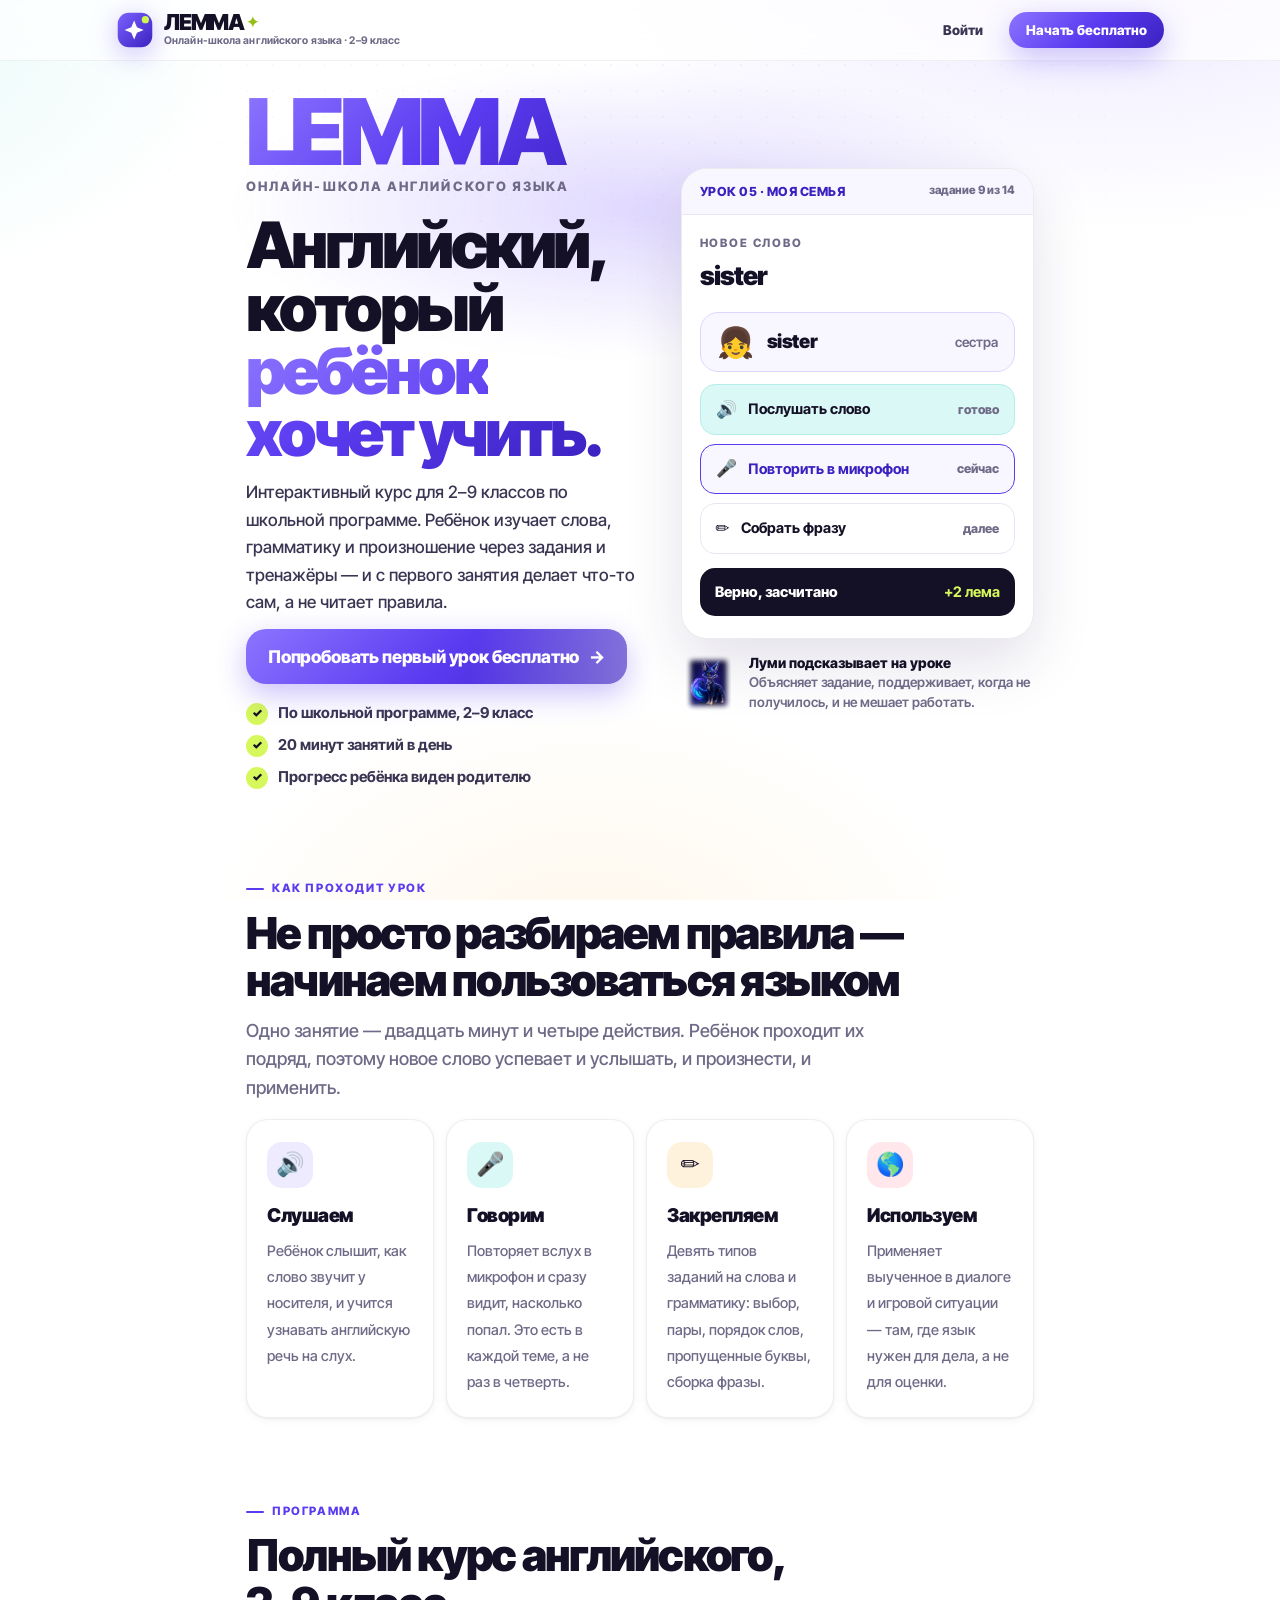
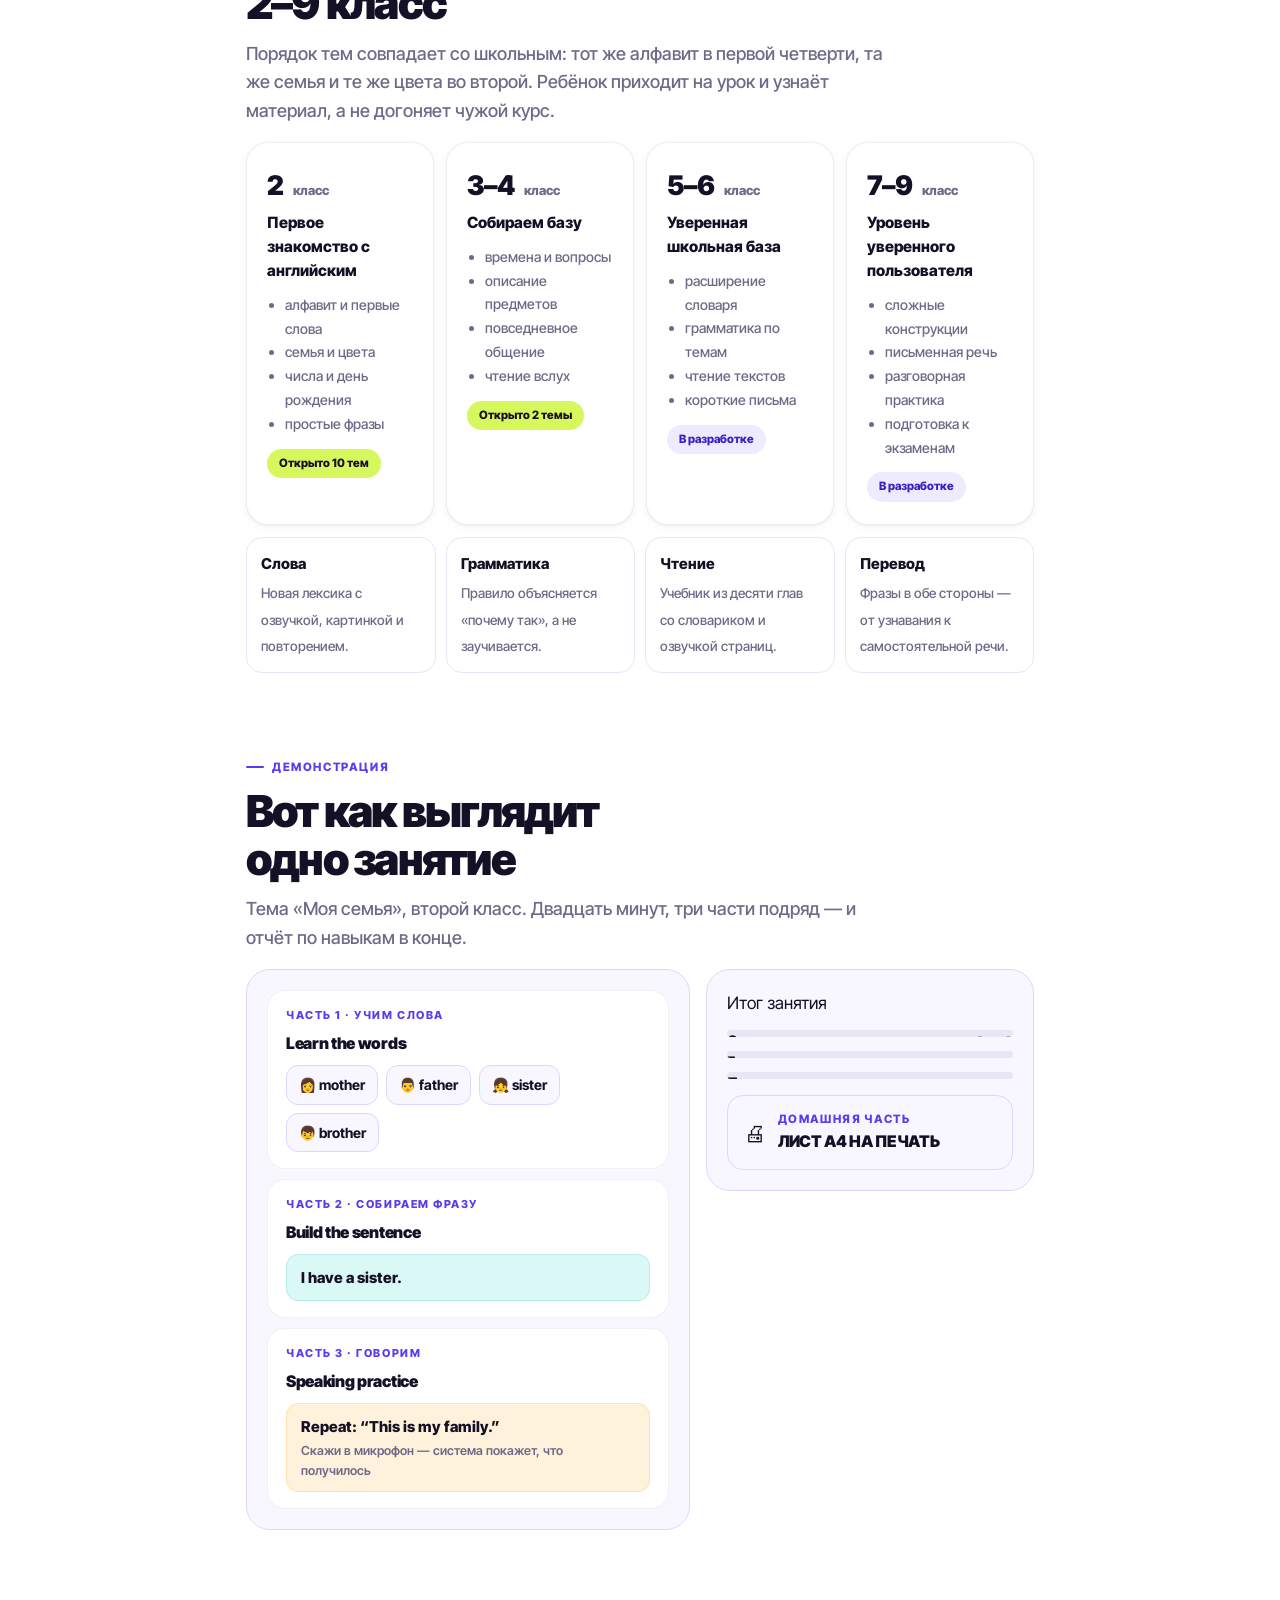
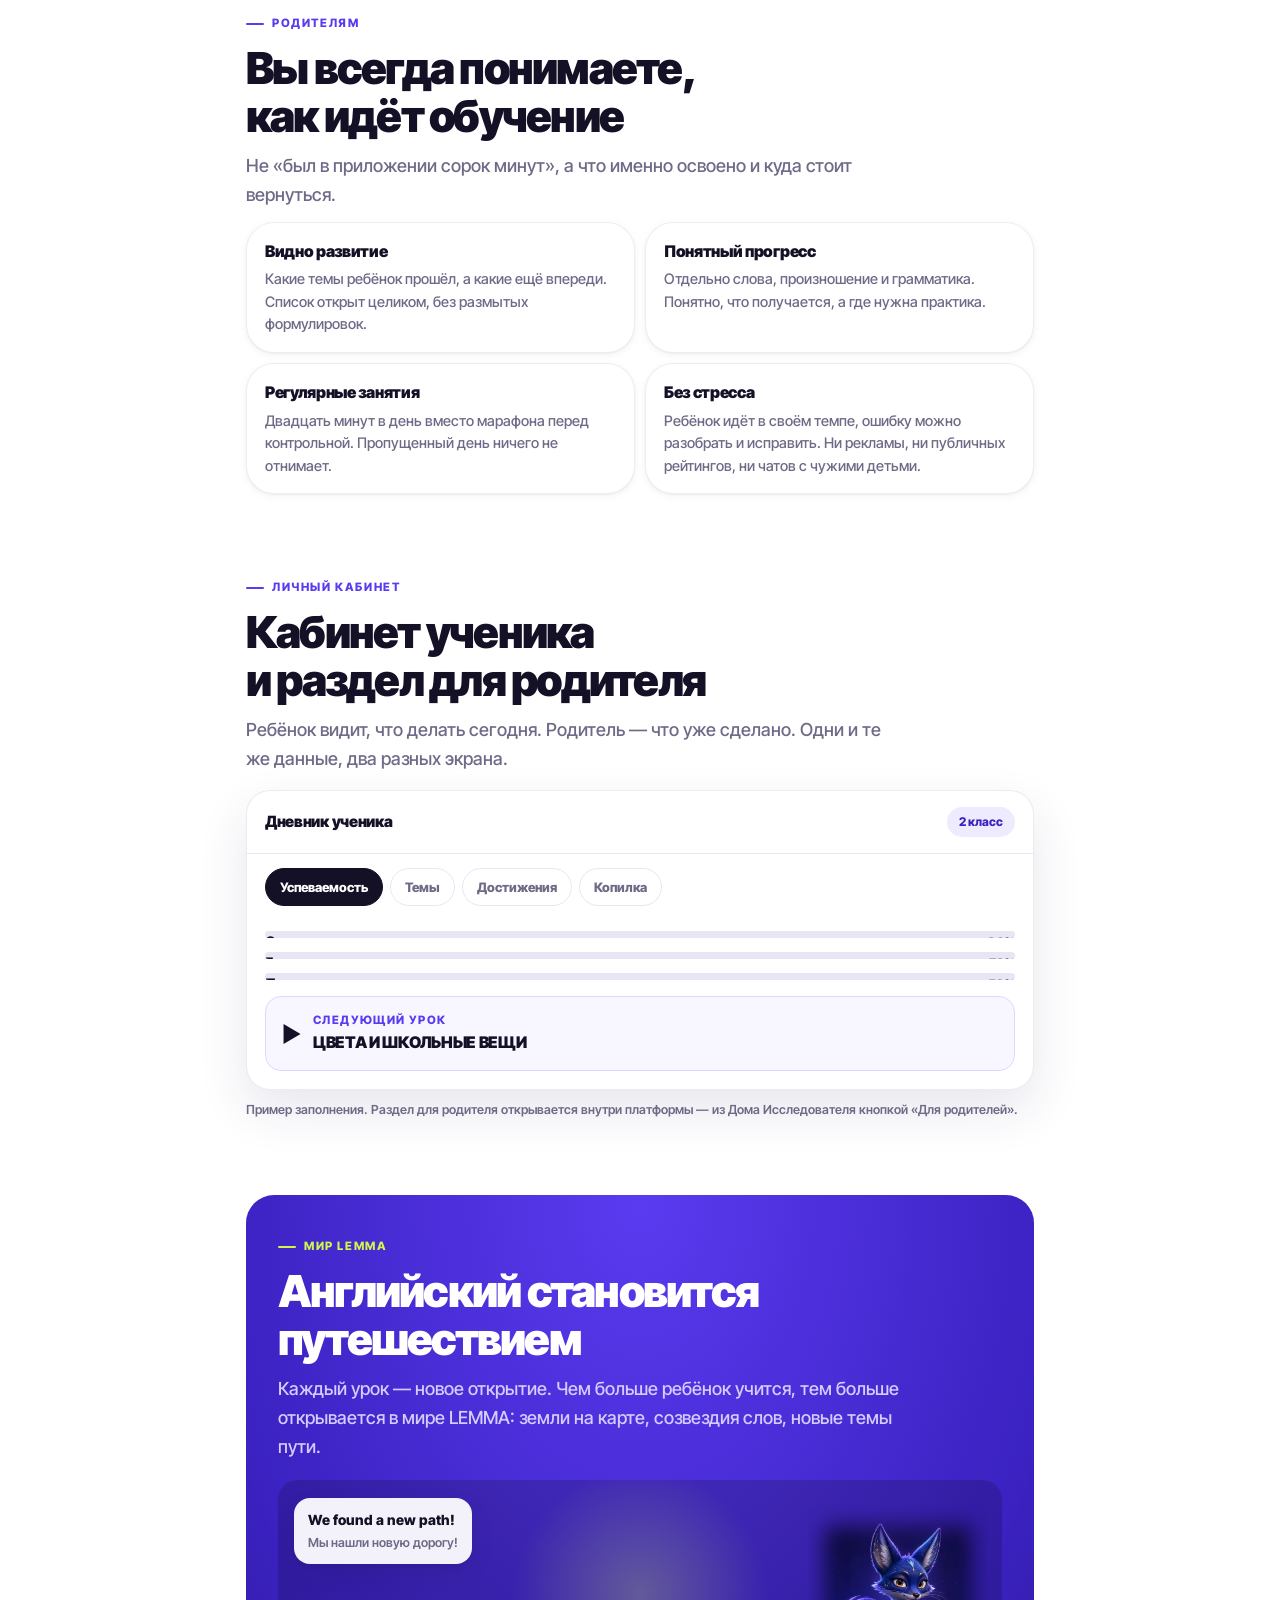
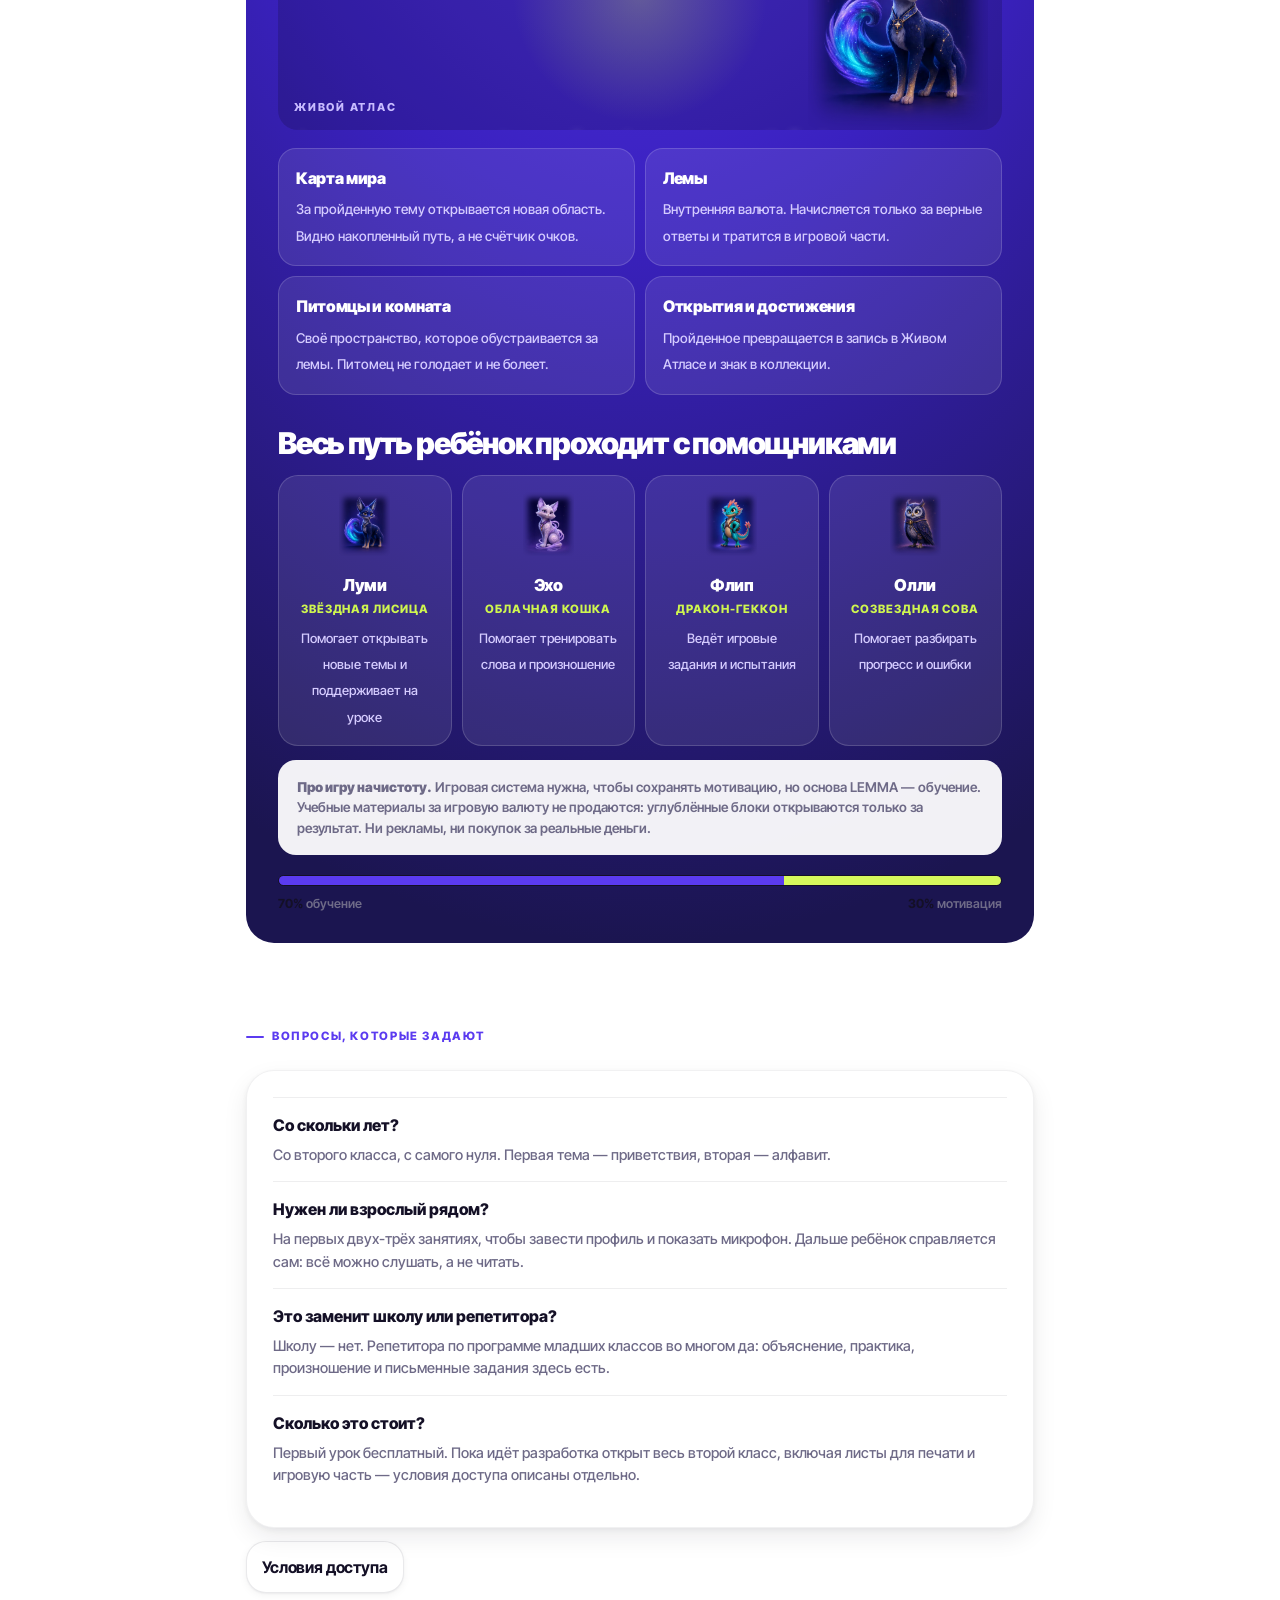
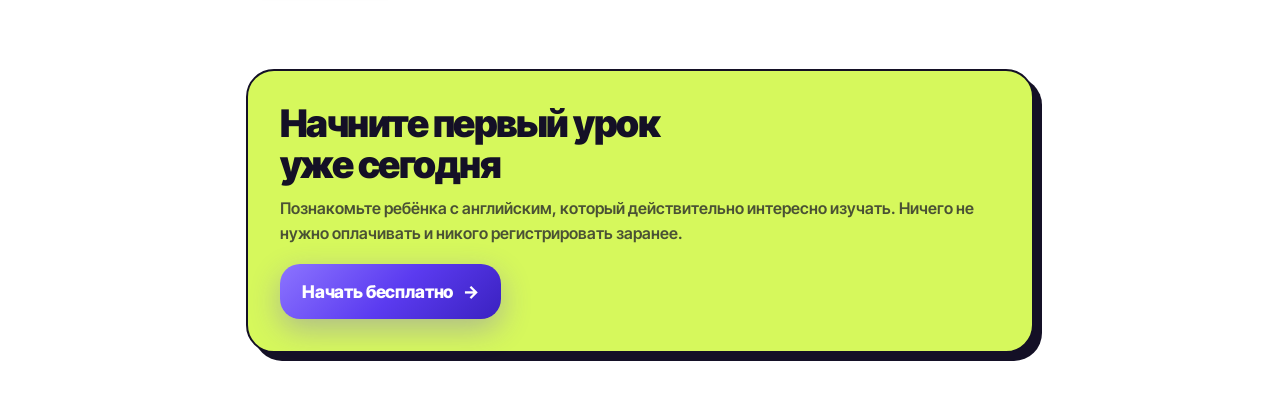
==== commit e6d05df4: "LEMMA UX v2 Phase 1B: Home and vertical Path" ====
--- a/index.html
+++ b/index.html
@@ -2120,7 +2120,75 @@
 @media(max-width:760px){.lb-spread{display:block}.lb-page{padding:14px;border-radius:18px}.lb-page:not(.is-current){display:none}.lb-page h3{font-size:23px}.lb-vocab,.lb-colours,.lb-models,.lb-grammar,.lb-objects,.lb-variants{grid-template-columns:1fr 1fr}.lb-art{max-height:185px}.lb-art svg{max-height:185px}.lb-page-head{gap:8px}.lb-badge{font-size:11px;padding:6px 8px}.lb-btn,.lb-token{padding:9px;font-size:13px}.lb-match-row{font-size:13px}}
 @media(max-width:390px){.lb-vocab,.lb-colours,.lb-models,.lb-grammar,.lb-objects,.lb-variants{grid-template-columns:1fr}.lb-page{padding:12px}.lb-page h3{font-size:21px}.lb-lead{font-size:15px}}
 </style>
-<link rel="stylesheet" href="assets/ux-v2-phase1.css">
+
+<style id="ux2-phase1b">
+/* UX v2 Phase 1B — presentation only: s-den + s-academy */
+.ux2-nav-sentinel{display:none!important}
+:root{
+  --ux2-bg:#f5f6fa;--ux2-card:#fff;--ux2-ink:#1b182c;--ux2-muted:#706d7d;
+  --ux2-line:#e7e4ef;--ux2-v:#674df2;--ux2-v2:#8d78ff;--ux2-lime:#d8f45b;
+  --ux2-green:#21865b;--ux2-shadow:0 18px 48px rgba(57,43,126,.10);
+}
+body:not(.landing):not(.lesson-mode){background:var(--ux2-bg)}
+.ux2-den,.ux2-academy{max-width:1160px;margin:0 auto}
+.ux2-den-head{display:flex;align-items:center;justify-content:space-between;gap:20px;padding:10px 0 18px}
+.ux2-brandline{font-size:13px;font-weight:900;letter-spacing:.08em;text-transform:uppercase;color:var(--ux2-v)}
+.ux2-brandline b{color:#9cc11e}.ux2-den-head h1{font-size:clamp(30px,4vw,46px);line-height:1.05;letter-spacing:-.035em;margin:7px 0 0}
+.ux2-profile{display:flex;align-items:center;gap:10px;padding:7px 13px 7px 8px;border:1px solid var(--ux2-line);background:#fff;border-radius:999px}
+.ux2-avatar{width:40px;height:40px;border-radius:50%;display:grid;place-items:center;background:linear-gradient(135deg,#ece7ff,#def7ec);color:var(--ux2-v);font-weight:900}
+.ux2-profile b,.ux2-profile small{display:block}.ux2-profile b{font-size:13px}.ux2-profile small{font-size:11px;color:var(--ux2-muted);margin-top:2px}
+.ux2-mission{position:relative;overflow:hidden;padding:28px;border-radius:30px;background:linear-gradient(135deg,#5c46e5,#765ff1 64%,#9b87ff);color:#fff;box-shadow:var(--ux2-shadow)}
+.ux2-mission:after{content:"✦";position:absolute;right:-18px;top:-48px;font-size:190px;opacity:.08;pointer-events:none}
+.ux2-mission-label,.ux2-overline{display:block;font-size:12px;font-weight:900;letter-spacing:.11em;text-transform:uppercase}
+.ux2-mission-label{opacity:.78}.ux2-overline{color:var(--ux2-v)}
+.ux2-mission h2{font-size:clamp(30px,4vw,45px);letter-spacing:-.03em;line-height:1.04;margin:11px 0 4px}
+.ux2-mission-stage{font-size:18px;font-weight:850;opacity:.94}
+.ux2-mission-progress{margin-top:18px;height:9px;border-radius:999px;background:rgba(255,255,255,.22);overflow:hidden}
+.ux2-mission-progress i{display:block;height:100%;border-radius:inherit;background:var(--ux2-lime)}
+.ux2-mission-meta{display:flex;gap:14px;flex-wrap:wrap;margin:12px 0 18px;font-size:13px;font-weight:800;opacity:.9}
+.ux2-main-cta{position:relative;z-index:1;width:100%;min-height:56px;border:0;border-radius:17px;background:var(--ux2-lime);color:#282417;font-size:16px;font-weight:950;cursor:pointer;box-shadow:0 7px 0 rgba(31,28,15,.15)}
+.ux2-main-cta:active{transform:translateY(2px);box-shadow:0 4px 0 rgba(31,28,15,.15)}
+.ux2-home-layout{display:grid;grid-template-columns:minmax(0,1.35fr) minmax(280px,.65fr);gap:18px;margin-top:18px}
+.ux2-panel{background:#fff;border:1px solid var(--ux2-line);border-radius:24px;padding:20px;box-shadow:0 7px 24px rgba(49,42,88,.05)}
+.ux2-panel h2{font-size:20px;margin:5px 0 0}.ux2-section-head{display:flex;align-items:end;justify-content:space-between;gap:14px}
+.ux2-link,.ux2-backline{border:0;background:transparent;color:var(--ux2-v);font-weight:900;cursor:pointer;padding:7px 0}
+.ux2-near-path{display:grid;gap:8px;margin-top:14px}
+.ux2-near-row{display:grid;grid-template-columns:34px minmax(0,1fr) auto;align-items:center;gap:10px;padding:10px 11px;border-radius:14px;background:#fafafe}
+.ux2-near-row.current{background:#f0edff}.ux2-near-row.done{background:#f2fbf6}
+.ux2-near-dot{width:31px;height:31px;border-radius:50%;display:grid;place-items:center;background:#eceaf3;font-weight:900}
+.ux2-near-row.current .ux2-near-dot{background:var(--ux2-v);color:#fff}.ux2-near-row.done .ux2-near-dot{background:#e2f6eb;color:var(--ux2-green)}
+.ux2-near-row b{display:block;font-size:14px}.ux2-near-row small{display:block;font-size:12px;color:var(--ux2-muted);margin-top:2px}.ux2-near-state{font-size:11px;font-weight:850;color:var(--ux2-muted)}
+.ux2-secondary-actions{display:grid;gap:9px;margin-top:14px}.ux2-secondary-actions button{display:grid;grid-template-columns:32px 1fr;column-gap:8px;text-align:left;border:1px solid var(--ux2-line);background:#fafafe;border-radius:15px;padding:12px 13px;color:var(--ux2-ink);cursor:pointer}
+.ux2-secondary-actions button>span{grid-row:1/3;font-size:20px;align-self:center}.ux2-secondary-actions b{font-size:14px}.ux2-secondary-actions small{color:var(--ux2-muted);font-size:11.5px;margin-top:2px}
+.ux2-path-head{padding:8px 0 18px}.ux2-path-title-row{display:flex;align-items:end;justify-content:space-between;gap:18px}.ux2-path-title-row h1{font-size:clamp(31px,4vw,46px);letter-spacing:-.035em;margin:5px 0 5px}.ux2-path-title-row p{margin:0;color:var(--ux2-muted);font-size:15px}
+.ux2-path-summary{min-width:160px;text-align:right;font-size:13px;font-weight:850;color:var(--ux2-muted)}
+.ux2-class-chips{margin-top:16px}.ux2-path-root{display:block!important}
+.ux2-unit{margin:22px 0 10px}.ux2-unit-title{display:flex;align-items:center;gap:10px;margin-bottom:10px;color:var(--ux2-muted);font-size:12px;font-weight:900;letter-spacing:.09em;text-transform:uppercase}.ux2-unit-title:after{content:"";flex:1;height:1px;background:var(--ux2-line)}
+.ux2-path-list{position:relative;display:grid;gap:9px}.ux2-path-list:before{content:"";position:absolute;left:24px;top:24px;bottom:24px;width:2px;background:#e3e0eb}
+.ux2-path-node{position:relative;z-index:1;width:100%;display:grid;grid-template-columns:46px minmax(0,1fr) auto;align-items:center;gap:13px;text-align:left;border:1px solid var(--ux2-line);border-radius:19px;background:#fff;padding:14px;color:var(--ux2-ink);cursor:pointer}
+.ux2-path-node.current{border-color:#9b88ff;box-shadow:0 9px 24px rgba(101,76,242,.11)}.ux2-path-node.done{background:#fbfffc}.ux2-path-node.locked{opacity:.56;cursor:default}.ux2-path-node.review{background:linear-gradient(135deg,#fff,#f4f0ff);border-style:dashed}
+.ux2-node-icon{width:44px;height:44px;border-radius:50%;display:grid;place-items:center;background:#efedf5;font-weight:900}.ux2-path-node.current .ux2-node-icon{background:var(--ux2-v);color:#fff}.ux2-path-node.done .ux2-node-icon{background:#e3f6eb;color:var(--ux2-green)}
+.ux2-node-name{display:block;font-size:17px;font-weight:900}.ux2-node-sub{display:block;font-size:12.5px;color:var(--ux2-muted);margin-top:3px}.ux2-node-state{font-size:12px;font-weight:900;padding:7px 10px;border-radius:999px;background:#f2f0f7;white-space:nowrap}
+.ux2-path-node.current .ux2-node-state{background:#ebe7ff;color:#523ad2}.ux2-path-node.done .ux2-node-state{background:#e7f7ed;color:#177348}
+.ux2-global-nav{gap:2px}.ux2-global-nav button{white-space:nowrap}
+body:has(#s-drill:not(.hidden)) #m-learn.on,body:has(#s-drill:not(.hidden)) #d-learn.on{background:transparent!important;color:inherit!important}
+body:has(#s-drill:not(.hidden)) #m-train,body:has(#s-drill:not(.hidden)) #d-train{color:var(--violet)!important}
+body:has(#s-drill:not(.hidden)) #m-train{background:#EEE9FF!important}
+@media(max-width:760px){
+  body:has(#s-den:not(.hidden)) .top,body:has(#s-academy:not(.hidden)) .top{display:none}
+  .ux2-den,.ux2-academy{padding-bottom:calc(84px + env(safe-area-inset-bottom))}
+  .ux2-den-head{display:block;padding-top:2px}.ux2-profile{width:max-content;max-width:100%;margin-top:11px}.ux2-den-head h1{font-size:31px}
+  .ux2-mission{padding:21px;border-radius:24px}.ux2-mission h2{font-size:31px}.ux2-mission-stage{font-size:16px}.ux2-mission-meta{font-size:12px;gap:9px}
+  .ux2-home-layout{grid-template-columns:1fr}.ux2-panel{padding:17px}.ux2-section-head{align-items:center}
+  .ux2-path-title-row{display:block}.ux2-path-summary{text-align:left;margin-top:9px}.ux2-path-title-row h1{font-size:32px}
+  .ux2-path-node{grid-template-columns:44px minmax(0,1fr)}.ux2-node-state{grid-column:2;justify-self:start;margin-top:-4px}
+  .ux2-mobile-nav{padding-bottom:max(6px,env(safe-area-inset-bottom));height:calc(64px + env(safe-area-inset-bottom))}
+}
+@media(min-width:980px){
+  .ux2-den{padding-top:6px}.ux2-academy{padding-top:2px}
+}
+</style>
+
 </head>
 <body>
 
@@ -2141,11 +2209,12 @@
         <div class="tagline lnd">Онлайн-школа английского языка · 2–9 класс</div>
       </div>
     </div>
-    <div class="dnav">
+    <div class="dnav ux2-global-nav">
       <button id="d-den" class="on" onclick="go('den')">Главная</button>
-      <button id="d-learn" onclick="openAcademy('english')">Учиться</button>
+      <button id="d-learn" onclick="openAcademy('english')">Путь</button>
+      <button id="d-train" onclick="go('drill')">Тренировка</button>
       <button id="d-world" onclick="go('game')">Мир</button>
-      <button id="d-me" onclick="go('me')">Профиль</button>
+      <button id="d-me" class="ux2-nav-sentinel" onclick="go('me')" aria-hidden="true" tabindex="-1">Профиль</button>
     </div>
     <button class="wallet" onclick="go('prog')" aria-label="Открыть копилку"><span id="coin-n">0</span> лемов</button>
     <button class="worldbtn" onclick="go('game')" aria-label="Открыть мир LEMMA">🌎<span class="wtext"> Мир</span></button>
@@ -2580,47 +2649,39 @@
 </div>
 
 <!-- ============ ДОМ ИССЛЕДОВАТЕЛЯ ============ -->
-<div id="s-den" class="hidden">
-  <!-- атмосфера мира: спутник, свечение, растения — без изменений -->
-  <div id="den-scene"></div>
-
-  <!-- главный элемент экрана: чем заняться прямо сейчас -->
-  <div class="eyebrow" style="margin-top:16px"><i></i> Твоя задача сейчас</div>
-  <div id="den-exp"></div>
-
-  <div class="denrow">
-    <div class="dencol">
-      <div class="dlab">Последние открытия</div>
-      <div id="den-disc"></div>
+<div id="s-den" class="hidden ux2-den">
+  <section class="ux2-den-head" aria-labelledby="ux2-den-title">
+    <div>
+      <div class="ux2-brandline">ЛЕММА <b>✦</b> · <span id="ux2-home-class">2 класс</span></div>
+      <h1 id="ux2-den-title">Привет! Продолжим?</h1>
     </div>
+    <div class="ux2-profile" aria-label="Профиль исследователя">
+      <span class="ux2-avatar">◈</span>
+      <span><b>Исследователь</b><small><span id="ux2-home-coins">0</span> лемов</small></span>
+    </div>
+  </section>
+
+  <section id="ux2-mission" class="ux2-mission" aria-live="polite"></section>
+
+  <div class="ux2-home-layout">
+    <section class="ux2-panel">
+      <div class="ux2-section-head">
+        <div><span class="ux2-overline">Твой путь</span><h2>Что впереди</h2></div>
+        <button class="ux2-link" onclick="openAcademy('english')">Весь путь →</button>
+      </div>
+      <div id="ux2-near-path" class="ux2-near-path"></div>
+    </section>
+
+    <aside class="ux2-panel ux2-secondary-panel">
+      <span class="ux2-overline">Дополнительно</span>
+      <h2>Если хочется ещё</h2>
+      <div class="ux2-secondary-actions">
+        <button onclick="go('drill')"><span>✦</span><b>Тренировка</b><small>коротко повторить</small></button>
+        <button id="ux2-current-book" onclick="ux2OpenCurrentBook()"><span>▤</span><b>Учебник</b><small>материал текущей темы</small></button>
+        <button onclick="go('game')"><span>◉</span><b>Мир</b><small>исследовать LEMMA</small></button>
+      </div>
+    </aside>
   </div>
-  <div id="den-atlas"></div>
-
-  <!-- учебный путь: главный раздел -->
-  <div class="dlab" style="margin-top:22px">Учиться</div>
-  <div class="dengrid" style="grid-template-columns:1fr">
-    <button class="dtile t-acad big" onclick="openAcademy('english')">
-      <span class="dg">✦</span><span class="dn">Учебный путь</span><span class="ds">темы, уроки и прогресс — весь маршрут обучения</span></button>
-    <button class="dtile t-jour" onclick="go('prog')">
-      <span class="dg">◪</span><span class="dn">Прогресс</span><span class="ds">путь и успехи</span></button>
-  </div>
-
-  <!-- мир вокруг: поддерживающий игровой слой -->
-  <div class="dlab" style="margin-top:20px">Мир вокруг</div>
-  <div class="dengrid">
-    <button class="dtile t-map sm" onclick="go('worldmap')">
-      <span class="dg">🗺</span><span class="dn">Карта мира</span><span class="ds">исследовать</span></button>
-    <button class="dtile t-coll sm" onclick="go('collect')">
-      <span class="dg">❂</span><span class="dn">Коллекции</span><span class="ds">слова и знаки</span></button>
-  </div>
-
-  <button class="cta full" style="margin-top:16px" onclick="denContinue()">Продолжить урок <span>→</span></button>
-  <div class="denfoot">
-    <button onclick="go('game')">Спутник</button>
-    <button onclick="go('hub')">Сердце Леммы</button>
-    <button onclick="go('parents')">Для родителей</button>
-  </div>
-  <button class="back" onclick="goBack()">← Назад</button>
 </div>
 
 <!-- ============ КАРТА МИРА ============ -->
@@ -2630,39 +2691,20 @@
 </div>
 
 <!-- ============ АКАДЕМИЯ ============ -->
-<div id="s-academy" class="hidden">
-  <div id="ac-subnav"></div>
-  <div id="resume-academy"></div>
-  <div id="ac-head"></div>
-  <div class="chips" id="ac-classes"></div>
-  <div class="rooms" id="ac-rooms"></div>
-
-  <div class="sec">Ещё возможности</div>
-  <div class="card flat">
-    <p style="margin:0 0 6px;font-weight:800">Тренировка</p>
-    <p style="color:var(--gray);font-weight:500;font-size:14.5px;margin:0">
-      Десять случайных заданий из уже пройденных тем. Каждый раз новый набор — повторять можно сколько угодно.</p>
-    <div id="ac-tr-info" style="font-size:13px;font-weight:700;color:var(--violet);margin-top:8px"></div>
-    <button class="cta full" onclick="startTrainer()">Случайные задания →</button>
-    <button class="cta plain" onclick="go('drill')">Тренажёры: слова, артикли, предложения</button>
-  </div>
-
-  <div class="adv" style="margin-top:14px">
-    <div class="lbl">Для тех, кто хочет больше</div>
-    <h3>Углублённый английский</h3>
-    <p>Отдельные уроки поверх программы: теория, практика и произношение.</p>
-    <button class="cta violet full" onclick="go('deep')">Открыть раздел →</button>
-  </div>
-
-  <div class="card flat" style="text-align:center;margin-top:14px">
-    <div style="font-weight:800;margin-bottom:4px">Проверка звука и микрофона</div>
-    <div style="font-size:13.5px;color:var(--gray);font-weight:500">Слова произносит голос устройства, а произношение проверяется микрофоном.</div>
-    <button class="cta plain" onclick="say('hello',this);checkSound('ac-sndmsg')">🔊 Послушать «hello»</button>
-    <button class="cta plain" onclick="checkMic('ac-sndmsg')">🎤 Проверить микрофон</button>
-    <div id="ac-sndmsg" style="font-size:13px;font-weight:500;color:var(--gray);margin-top:8px"></div>
-  </div>
-
-  <button class="back" onclick="goBack()">← Назад</button>
+<div id="s-academy" class="hidden ux2-academy">
+  <section class="ux2-path-head">
+    <button class="ux2-backline" onclick="go('den')">← Главная</button>
+    <div class="ux2-path-title-row">
+      <div>
+        <span class="ux2-overline">Путь</span>
+        <h1 id="ux2-path-title">Английский · 2 класс</h1>
+        <p>Иди сверху вниз. Текущий этап всегда выделен.</p>
+      </div>
+      <div id="ux2-path-summary" class="ux2-path-summary"></div>
+    </div>
+    <div class="chips ux2-class-chips" id="ac-classes"></div>
+  </section>
+  <div id="ac-rooms" class="ux2-path-root"></div>
 </div>
 
 <!-- ============ ИГРОВОЙ ХАБ «СЕРДЦЕ ЛЕММЫ» ============ -->
@@ -2970,11 +3012,12 @@
   </div>
 </div>
 
-<nav>
-  <button id="m-den" class="on" onclick="go('den')"><span class="ic">🏠</span>Главная</button>
-  <button id="m-learn" onclick="openAcademy('english')"><span class="ic">🎯</span>Учиться</button>
-  <button id="m-world" onclick="go('game')"><span class="ic">🌎</span>Мир</button>
-  <button id="m-me" onclick="go('me')"><span class="ic">👤</span>Профиль</button>
+<nav class="ux2-mobile-nav">
+  <button id="m-den" class="on" onclick="go('den')"><span class="ic">⌂</span>Главная</button>
+  <button id="m-learn" onclick="openAcademy('english')"><span class="ic">↟</span>Путь</button>
+  <button id="m-train" onclick="go('drill')"><span class="ic">✦</span>Тренировка</button>
+  <button id="m-world" onclick="go('game')"><span class="ic">◉</span>Мир</button>
+  <button id="m-me" class="ux2-nav-sentinel" onclick="go('me')" aria-hidden="true" tabindex="-1">Профиль</button>
 </nav>
 <div id="ghost"></div>
 <div id="nextbar"></div>
@@ -5025,6 +5068,54 @@
   return ["•",pal[0],pal[1]];
 }
 
+/* ===================== UX v2 PHASE 1B: READ-ONLY VIEW MODEL =====================
+   Эти helpers только читают TOPICS/LESSONS/PROG/SAVED. Они не сохраняют state,
+   не меняют locks, route, rewards или результаты уроков. */
+function ux2TopicRouteView(topicId){
+  const les=LESSONS[topicId];
+  if(!les)return {topicId:topicId,total:0,done:0,currentId:null,currentLabel:"",isReview:false};
+  if(!les.subLessons){
+    return {topicId:topicId,total:1,done:(PROG[topicId]&&PROG[topicId].done)?1:0,
+      currentId:topicId,currentLabel:les.areaNames?"Повторение":"Тема",isReview:!!les.areaNames};
+  }
+  const stages=les.subLessons.slice();
+  if(les.checkId)stages.push(les.checkId);
+  const doneCount=stages.filter(id=>PROG[id]&&PROG[id].done).length;
+  let currentId=stages.find(id=>!(PROG[id]&&PROG[id].done))||null;
+  let currentLabel="";
+  if(currentId===les.checkId)currentLabel="Проверка темы";
+  else{
+    const i=les.subLessons.indexOf(currentId);
+    if(i>=0)currentLabel="Урок "+(i+1);
+  }
+  return {topicId:topicId,total:stages.length,done:doneCount,currentId:currentId,currentLabel:currentLabel,isReview:false};
+}
+function getCurrentMission(){
+  const list=TOPICS[curClass]||[];
+  const savedInClass=!!(SAVED&&list.some(t=>t.id===SAVED.topic));
+  const target=(savedInClass&&LESSONS[SAVED.topic])?savedTarget():null;
+  if(target){
+    const topic=LESSONS[SAVED.topic],route=ux2TopicRouteView(SAVED.topic),targetLes=LESSONS[target];
+    let stageLabel=route.currentLabel||"Продолжить";
+    if(topic.subLessons){
+      if(target===topic.checkId)stageLabel="Проверка темы";
+      else{
+        const i=topic.subLessons.indexOf(target);
+        if(i>=0)stageLabel="Урок "+(i+1);
+      }
+    }else if(topic.areaNames)stageLabel="Повторение";
+    const detail=SAVED.stage==="theory"?"объяснение":
+      ("задание "+((SAVED.step||0)+1)+(targetLes.tasks&&targetLes.tasks.length?" из "+targetLes.tasks.length:""));
+    return {topicId:SAVED.topic,lessonId:target,validSaved:true,title:topic.name,
+      stageLabel:stageLabel,detail:detail,route:route};
+  }
+  const id=firstUndone();
+  if(!id||!LESSONS[id])return null;
+  const route=ux2TopicRouteView(id);
+  return {topicId:id,lessonId:route.currentId||id,validSaved:false,title:LESSONS[id].name,
+    stageLabel:route.currentLabel||"Тема",detail:"следующий этап",route:route};
+}
+
 /* ===================== ПРОДОЛЖЕНИЕ И СЛЕДУЮЩИЙ ШАГ ===================== */
 function topicList(){return TOPICS[curClass]||[]}
 function nextTopicId(afterId){
@@ -8899,94 +8990,71 @@
 }
 
 function renderDen(){
-  const st=novaState();
-  const who=st.companionId||"lumi";
-  const comp=COMPANIONS[who]||COMPANIONS.lumi;
-  const name=st.companionName||comp.name;
-
-  /* сцена дома */
-  const scene=document.getElementById("den-scene");
-  if(scene){
-    scene.innerHTML=
-      `<div class="denbg">
-         <div class="dsky"></div>
-         <div class="dglow"></div>
-         ${motesLayer(16)}
-         <div class="dplants">
-           <svg viewBox="0 0 420 120" preserveAspectRatio="none" aria-hidden="true">
-             <path class="lf lf1" d="M18 120 q6-52 34-72 q-10 44-22 72 Z"/>
-             <path class="lf lf2" d="M52 120 q2-40 26-58 q-8 34-16 58 Z"/>
-             <path class="lf lf3" d="M372 120 q-4-56-34-76 q10 48 20 76 Z"/>
-             <path class="lf lf4" d="M340 120 q-2-38-24-54 q6 32 12 54 Z"/>
-           </svg>
+  const mission=getCurrentMission();
+  const classEl=document.getElementById("ux2-home-class");
+  const coinsEl=document.getElementById("ux2-home-coins");
+  if(classEl)classEl.textContent=curClass+" класс";
+  if(coinsEl)coinsEl.textContent=COINS;
+
+  const box=document.getElementById("ux2-mission");
+  if(box){
+    if(mission){
+      const route=mission.route||ux2TopicRouteView(mission.topicId);
+      const pct=route.total?Math.round(route.done/route.total*100):0;
+      box.innerHTML=
+        `<span class="ux2-mission-label">Твоя миссия</span>
+         <h2>${escHtml(mission.title)}</h2>
+         <div class="ux2-mission-stage">${escHtml(mission.stageLabel)}${mission.detail?" · "+escHtml(mission.detail):""}</div>
+         <div class="ux2-mission-progress"><i style="width:${pct}%"></i></div>
+         <div class="ux2-mission-meta">
+           <span>Прогресс темы: ${route.done} из ${route.total}</span>
+           ${mission.validSaved?'<span>● место сохранено</span>':""}
          </div>
-         <div class="dwin"><span></span><span></span><span></span></div>
-         <div class="dpet">${charTag(who,"neutral",'alt="'+escHtml(name)+'"')}</div>
-         <div class="world-character-speech">${comp.line}<i>${comp.lineRu}</i></div>
-       </div>`;
-  }
-
-  /* текущая экспедиция */
-  const exp=document.getElementById("den-exp");
-  if(exp){
-    let id=null,note="";
-    if(SAVED&&LESSONS[SAVED.topic]){
-      id=SAVED.topic;
-      const rt=savedTarget();
-      if(rt){
-        const les2=LESSONS[rt];
-        const total2=SAVED.stage==="theory"?les2.theory.length:les2.tasks.length;
-        note=SAVED.stage==="theory"?"изучение записей":"задание "+(SAVED.step+1)+(total2?" из "+total2:"");
-      }else{
-        note="урок ждёт";
-      }
-    }
-    else{id=firstUndone();note=id?"экспедиция ждёт":"";}
-    if(id&&LESSONS[id]){
-      const les=LESSONS[id],p=PROG[id],pct=Lemma.progress.topicPct(id);
-      exp.innerHTML=
-        `<button class="expcard" onclick="${SAVED&&SAVED.topic===id?"resumeSaved()":"openTopic('"+id+"')"}">
-           <div class="exglow"></div>
-           <div class="exlab">Текущая экспедиция</div>
-           <div class="exname">${les.name}</div>
-           <div class="exnote">${note} · освоено ${pct}%</div>
-           <div class="exbar"><i style="width:${pct}%"></i></div>
-           <div class="exgo">Продолжить →</div>
-         </button>`;
+         <button id="ux2-mission-cta" class="ux2-main-cta">ПРОДОЛЖИТЬ →</button>`;
+      const cta=document.getElementById("ux2-mission-cta");
+      cta.onclick=mission.validSaved?()=>resumeSaved():()=>openTopic(mission.topicId);
     }else{
-      exp.innerHTML=`<div class="expcard flat"><div class="exlab">Экспедиции</div>
-        <div class="exname">Все маршруты пройдены</div>
-        <div class="exnote">Загляните на карту — откроются новые земли</div></div>`;
+      box.innerHTML=
+        `<span class="ux2-mission-label">Твоя миссия</span>
+         <h2>Маршрут этого класса пройден</h2>
+         <div class="ux2-mission-stage">Можно посмотреть весь учебный путь</div>
+         <button id="ux2-mission-cta" class="ux2-main-cta" style="margin-top:18px">ОТКРЫТЬ ПУТЬ →</button>`;
+      document.getElementById("ux2-mission-cta").onclick=()=>openAcademy("english");
     }
   }
 
-  /* последние открытия */
-  const disc=document.getElementById("den-disc");
-  if(disc){
-    const list=discoveryList().slice(0,4);
-    disc.innerHTML=list.length
-      ? list.map(d=>`<div class="dsc"><span class="di">✦</span>
-          <span class="dt"><b>${d.name}</b><i>${d.words} новых слов</i></span></div>`).join("")
-      : `<div class="dsc empty"><span class="di">◌</span>
-          <span class="dt"><b>Открытий пока нет</b><i>Пройдите первую экспедицию</i></span></div>`;
+  const near=document.getElementById("ux2-near-path");
+  if(near){
+    const list=(TOPICS[curClass]||[]).filter(t=>t.ready&&LESSONS[t.id]);
+    const currentId=mission?mission.topicId:null;
+    let ci=currentId?list.findIndex(t=>t.id===currentId):-1;
+    if(ci<0)ci=Math.max(0,list.length-1);
+    const from=Math.max(0,ci-1),to=Math.min(list.length,ci+3);
+    near.innerHTML=list.slice(from,to).map(t=>{
+      const done=!!(PROG[t.id]&&PROG[t.id].done);
+      const current=t.id===currentId;
+      return `<div class="ux2-near-row${done?" done":current?" current":""}">
+        <span class="ux2-near-dot">${done?"✓":current?"●":"○"}</span>
+        <span><b>${escHtml(LESSONS[t.id].name)}</b><small>${t.rev?"Обзорная точка":escHtml(t.sub||"")}</small></span>
+        <span class="ux2-near-state">${done?"готово":current?"сейчас":""}</span>
+      </div>`;
+    }).join("");
   }
 
-  /* живой атлас */
-  const atlas=document.getElementById("den-atlas");
-  if(atlas){
-    const w=Lemma.progress.words();
-    const world=Lemma.progress.world();
-    atlas.innerHTML=
-      `<div class="atlasbox">
-         <div class="alab">Живой Атлас</div>
-         <div class="arow"><span>Слова</span><b>${w.known} из ${w.total}</b>
-           <em><i style="width:${w.percent}%"></i></em></div>
-         <div class="arow"><span>Мир</span><b>${world.open} из ${world.total}</b>
-           <em><i style="width:${world.percent}%"></i></em></div>
-         <div class="arow"><span>Открытия</span><b>${discoveryList().length}</b>
-           <em><i style="width:${Math.min(100,discoveryList().length*10)}%"></i></em></div>
-       </div>`;
+  const book=document.getElementById("ux2-current-book");
+  if(book){
+    const id=mission&&mission.topicId;
+    const link=id&&TOPIC_BOOK_LINK[id];
+    book.disabled=!link;
+    book.onclick=link?()=>openTopicBook(id):()=>{};
   }
+}
+function openTopicBook(topicId){
+  const bookId=TOPIC_BOOK_LINK[topicId];
+  if(!bookId)return;
+  const hit=Object.entries(BOOK).find(([,chapters])=>chapters.some(ch=>ch.id===bookId));
+  if(!hit)return;
+  curTopic=topicId;setClass(+hit[0]);chId=bookId;chPage=0;go("chapter");renderChapter();
 }
 
 /* ================================ КАРТА МИРА =============================== */
@@ -9061,38 +9129,15 @@
   ).join("")}</div>`;
 }
 function renderAcademy(){
-  const sn=document.getElementById("ac-subnav");if(sn)sn.innerHTML=learnSubNav("academy");
-  /* «Учебный путь» — переработанный экран. Раньше здесь были четыре
-     «комнаты», три из которых просто вели туда же, куда уже ведут
-     прямые вкладки внизу («Экспедиционный центр» → Уроки, «Библиотека»
-     → Учебник, «Лаборатория» → Практика) — это и была та самая
-     «вторая академия», о которой шла речь. Теперь вместо комнат —
-     список тем класса с их настоящим статусом (пройдена / текущая /
-     впереди), а «Архив» остаётся отдельно — он не дублирует ни одну
-     прямую вкладку. */
-  const head=document.getElementById("ac-head");
-  if(head){
-    const cls=Lemma.progress.byClass(curClass);
-    head.innerHTML=
-      `<div class="achead">
-         <div class="acbg"></div>${motesLayer(10,"soft")}
-         <div class="acin">
-           <div class="aclab">УЧЕБНЫЙ ПУТЬ</div>
-           <div class="acname">${curClass} класс · английский</div>
-           <div class="acmeta">
-             <span><b>${cls.done}</b>тем пройдено</span>
-             <span><b>${cls.percent}%</b>освоено</span>
-             <span><b>${curClass}</b>класс</span>
-           </div>
-         </div>
-       </div>`;
-  }
-
-  /* Переключатель класса — честно: чип только у тех классов, где
-     вообще есть записи в TOPICS. Класс без единой темы — это ещё не
-     решённый вопрос (что показывать вместо пустого списка), а
-     отдельная задача C5, поэтому здесь такие классы просто не
-     предлагаются, а не показываются серыми/неактивными. */
+  const title=document.getElementById("ux2-path-title");
+  if(title)title.textContent="Английский · "+curClass+" класс";
+
+  const list=topicList();
+  const ready=list.filter(t=>t.ready&&LESSONS[t.id]);
+  const doneCount=ready.filter(t=>PROG[t.id]&&PROG[t.id].done).length;
+  const summary=document.getElementById("ux2-path-summary");
+  if(summary)summary.textContent=doneCount+" из "+ready.length+" модулей завершено";
+
   const cw=document.getElementById("ac-classes");
   if(cw){
     cw.innerHTML="";
@@ -9100,10 +9145,7 @@
       const b=document.createElement("button");
       b.className="chip"+(c===curClass?" on":"");
       b.textContent=c+" класс";
-      b.onclick=()=>{
-        setClass(c);
-        renderAcademy();paintTrainerInfo();resumeCard("resume-academy");
-      };
+      b.onclick=()=>{setClass(c);renderAcademy();};
       cw.appendChild(b);
     });
   }
@@ -9112,85 +9154,54 @@
   if(!box)return;
   box.innerHTML="";
 
-  /* список тем — тот же порядок, что и везде (topicList()), со
-     статусом ✅/▶/🔒 по тому же принципу, что уже работает у уроков
-     внутри темы (renderLessonPath) — единый язык статусов по всему
-     сайту, не два разных. */
   let prevDone=true;
-  topicList().forEach(t=>{
+  const rows=[];
+  list.forEach(t=>{
     if(!t.ready||!LESSONS[t.id]){
-      /* тема заявлена, но контента для неё ещё нет — честный нейтральный
-         статус вместо того, чтобы прятать её совсем. Не участвует в
-         цепочке последовательной блокировки: это не «заблокировано,
-         откроется после предыдущей», а «пока не существует». */
-      const el=document.createElement("button");
-      el.className="room locked tone-night";
-      el.innerHTML=
-        `<div class="rglyph">…</div>
-         <div class="rbody">
-           <div class="ren">${t.no||""}</div>
-           <div class="rru">${t.name}</div>
-           <div class="rstate"><span class="pill n">В разработке</span></div>
-         </div>
-         <div class="rgo"></div>`;
-      box.appendChild(el);
+      rows.push({topic:t,missing:true,done:false,locked:false,current:false});
       return;
     }
-    const p=PROG[t.id];
-    const done=!!(p&&p.done);
+    const done=!!(PROG[t.id]&&PROG[t.id].done);
     const locked=!prevDone;
-    const status=done?"✅":locked?"🔒":"▶";
-    const les=LESSONS[t.id];
-    const pct=Lemma.progress.topicPct(t.id);
-    const subInfo=les.subLessons
-      ?`${les.subLessons.filter(id=>PROG[id]&&PROG[id].done).length} из ${les.subLessons.length} уроков`
-      :(done?"пройдена":"не начата");
-    /* смысловые статусы (C2.4) — временный нейтральный язык, тот же
-       .pill, что уже используется на странице темы. Логика done/locked
-       не меняется, только то, как она подписывается словами: без
-       текста «Повторение» отличалось только пунктирной рамкой — этого
-       было недостаточно (см. задачу), теперь есть явная метка. */
-    const lifecycle=done
-      ?`<span class="pill a">Завершено</span>`
-      :locked
-      ?`<span class="pill n">Заблокировано</span>`
-      :`<span class="pill v">Текущая</span>`;
-    const kind=t.rev?`<span class="pill c">Повторение</span>`:"";
-    const action=done?"Повторить →":locked?"":"Продолжить →";
-    const el=document.createElement("button");
-    el.className="room tone-"+(done?"amber":locked?"night":"teal")+(locked?" locked":"");
-    el.innerHTML=
-      `<div class="rglyph">${status}</div>
-       <div class="rbody">
-         <div class="ren">${t.no||""}</div>
-         <div class="rru">${les.name}</div>
-         <div class="rstate">${lifecycle}${kind}</div>
-         <div class="rab">${subInfo} · ${pct}%</div>
-       </div>
-       <div class="rgo">${action}</div>`;
-    if(!locked)el.onclick=()=>openTopic(t.id);
-    box.appendChild(el);
+    rows.push({topic:t,missing:false,done:done,locked:locked,current:!done&&!locked});
     prevDone=done;
   });
 
-  /* Архив — единственная бывшая «комната», которая остаётся: она не
-     дублирует ни одну прямую вкладку (коллекции — не то же самое,
-     что Уроки/Учебник/Практика). */
-  const archive=ACADEMY_ROOMS.find(r=>r.id==="archive");
-  if(archive){
-    const el=document.createElement("button");
-    el.className="room tone-night";
-    el.innerHTML=
-      `<div class="rglyph">${archive.glyph}</div>
-       <div class="rbody">
-         <div class="ren">${archive.en}</div>
-         <div class="rru">${archive.ru}</div>
-         <div class="rab">${archive.about}</div>
-         <div class="rex">${roomStatus("archive")}</div>
-       </div>
-       <div class="rgo">→</div>`;
-    el.onclick=()=>archive.go();
-    box.appendChild(el);
+  const renderRows=(items,label)=>{
+    const sec=document.createElement("section");sec.className="ux2-unit";
+    const head=document.createElement("div");head.className="ux2-unit-title";head.textContent=label;sec.appendChild(head);
+    const path=document.createElement("div");path.className="ux2-path-list";
+    items.forEach(r=>{
+      const t=r.topic,les=LESSONS[t.id];
+      const el=document.createElement("button");
+      el.className="ux2-path-node"+(r.done?" done":r.current?" current":r.locked?" locked":"")+(t.rev?" review":"");
+      if(r.missing){
+        el.disabled=true;
+        el.innerHTML=`<span class="ux2-node-icon">…</span><span><span class="ux2-node-name">${escHtml(t.name)}</span><span class="ux2-node-sub">Тема готовится</span></span><span class="ux2-node-state">в разработке</span>`;
+      }else{
+        const route=ux2TopicRouteView(t.id);
+        const sub=t.rev?"Обзорная точка":(route.total>1?route.done+" из "+route.total+" этапов":(r.done?"пройдено":"не начато"));
+        const state=r.done?"завершено":r.locked?"заблокировано":"текущий этап";
+        el.innerHTML=`<span class="ux2-node-icon">${r.done?"✓":r.locked?"🔒":"●"}</span>
+          <span><span class="ux2-node-name">${escHtml(les.name)}</span><span class="ux2-node-sub">${escHtml(sub)}</span></span>
+          <span class="ux2-node-state">${state}</span>`;
+        if(!r.locked)el.onclick=()=>openTopic(t.id);
+        else el.disabled=true;
+      }
+      path.appendChild(el);
+    });
+    sec.appendChild(path);box.appendChild(sec);
+  };
+
+  if(curClass===2){
+    const u1ids=new Set(["hello","abc1","abc2","abc3","rev1"]);
+    const u2ids=new Set(["family","colours","home","bday","rev2"]);
+    renderRows(rows.filter(r=>u1ids.has(r.topic.id)),"Unit 1 · первые шаги и алфавит");
+    renderRows(rows.filter(r=>u2ids.has(r.topic.id)),"Unit 2 · мир вокруг меня");
+    const other=rows.filter(r=>!u1ids.has(r.topic.id)&&!u2ids.has(r.topic.id));
+    if(other.length)renderRows(other,"Дальше");
+  }else{
+    renderRows(rows,"Учебный маршрут");
   }
 }
 function roomStatus(id){
@@ -10818,7 +10829,5 @@
   go(DIAG?"diag":((entered||hasProgress())?"den":"home"),true);
 }catch(e){go(DIAG?"diag":"den",true);}
 </script>
-<script src="assets/ux-v2-core.js"></script><script src="assets/ux-v2-book.js"></script><script src="assets/ux-v2-ui1.js"></script><script src="assets/ux-v2-ui2.js"></script>
-<script src="assets/ux-v2-result.js"></script>
 </body>
 </html>
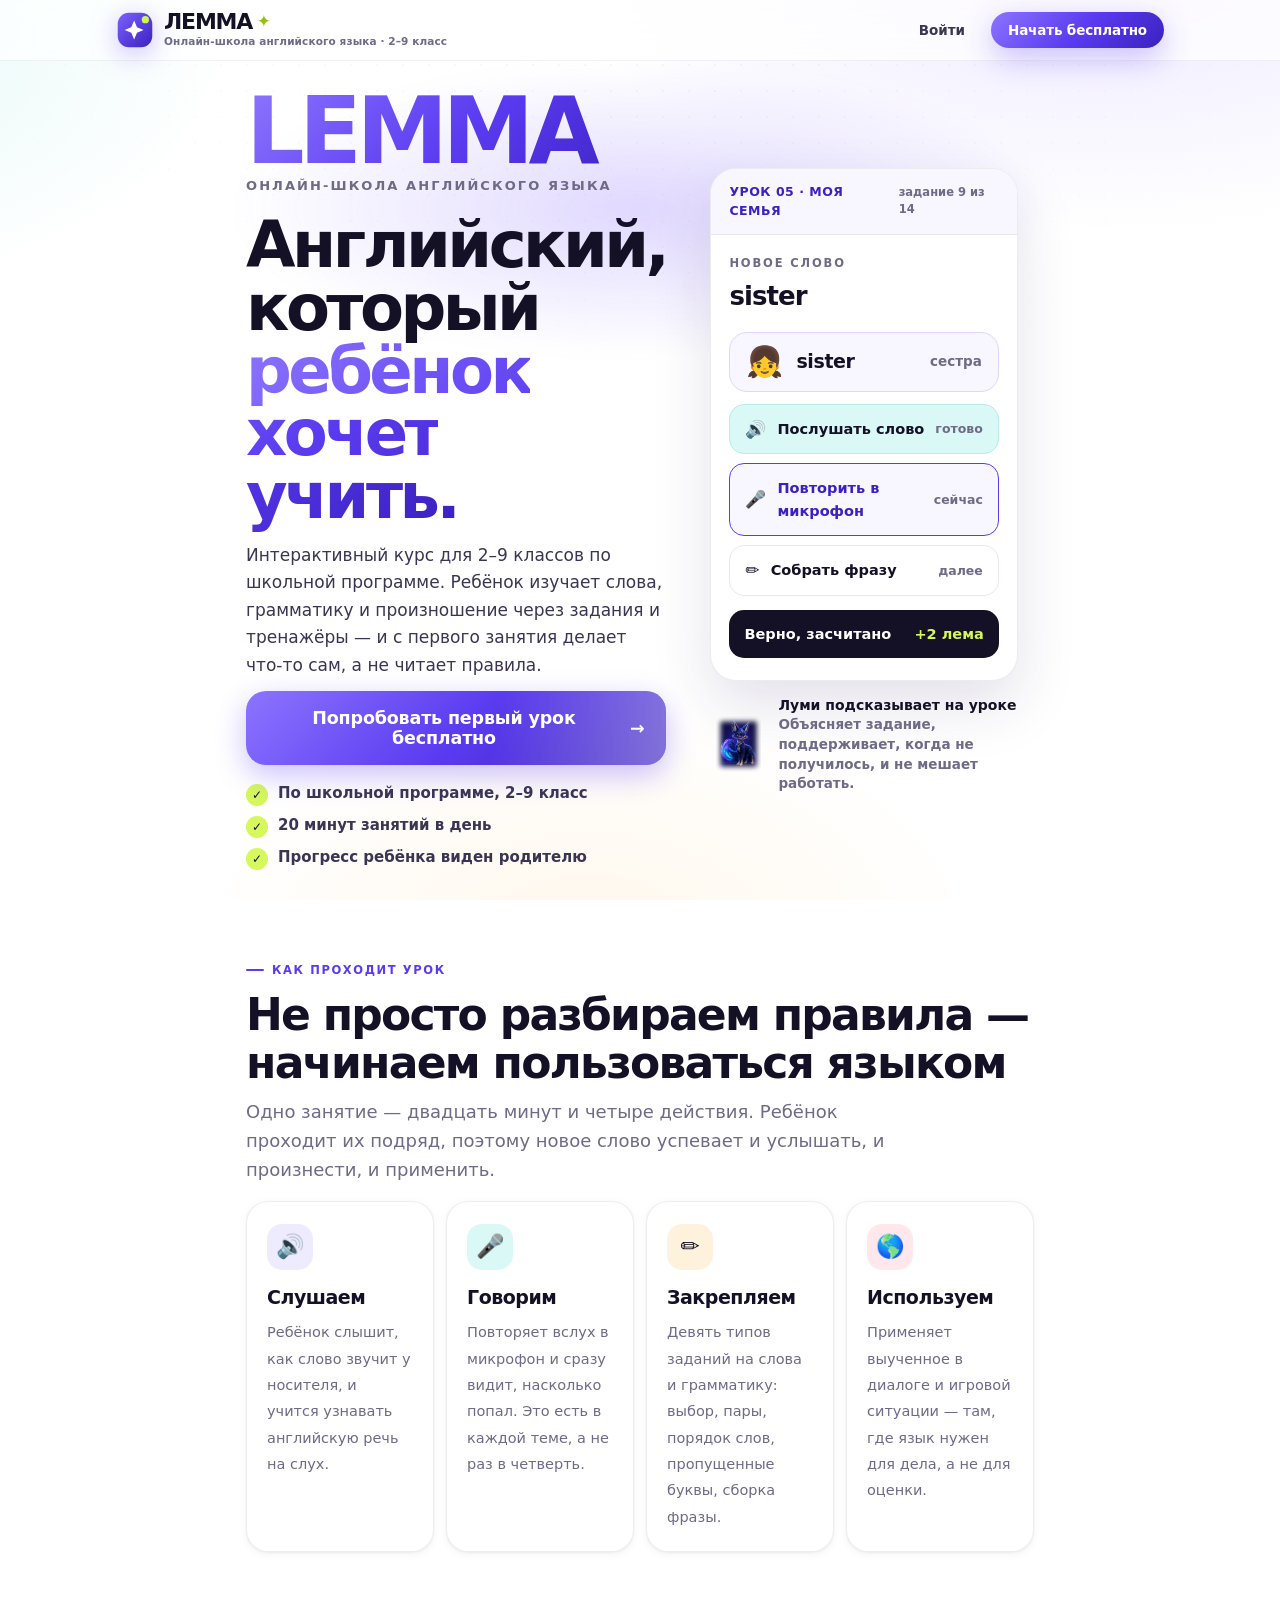
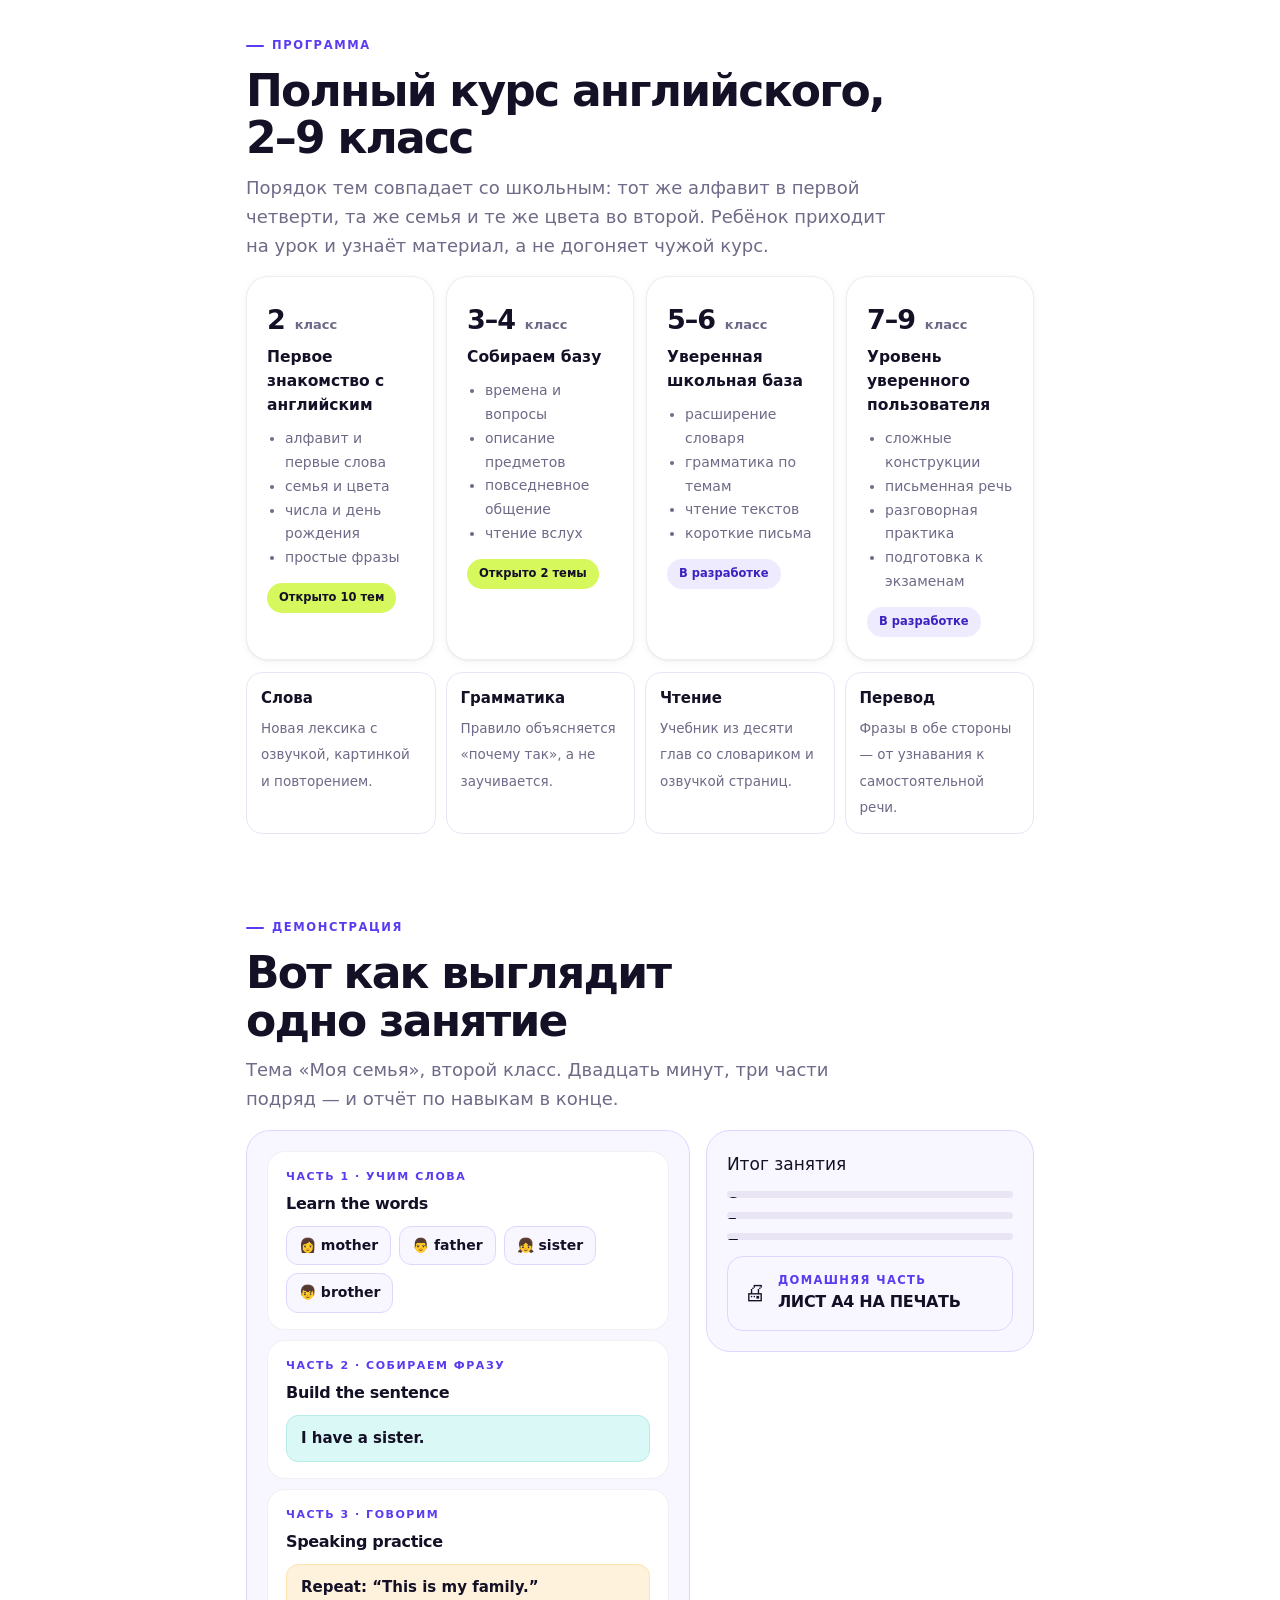
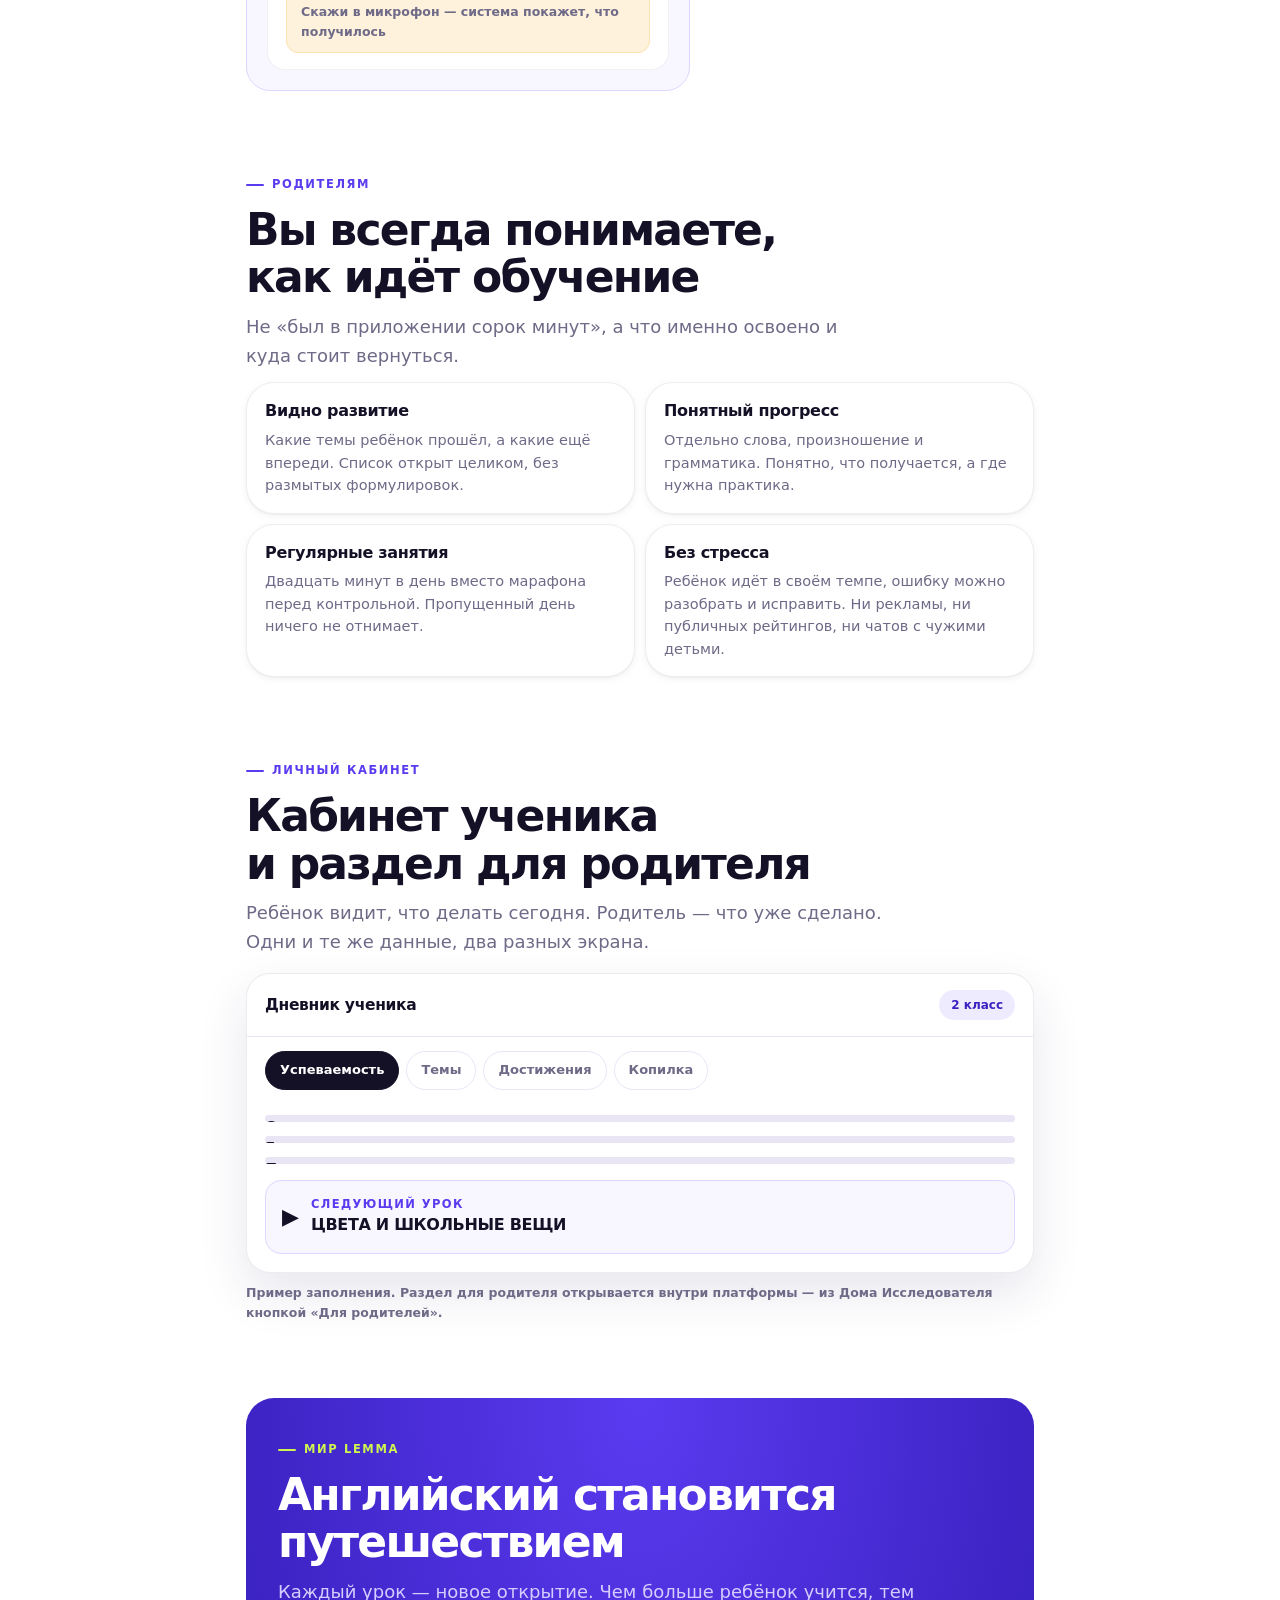
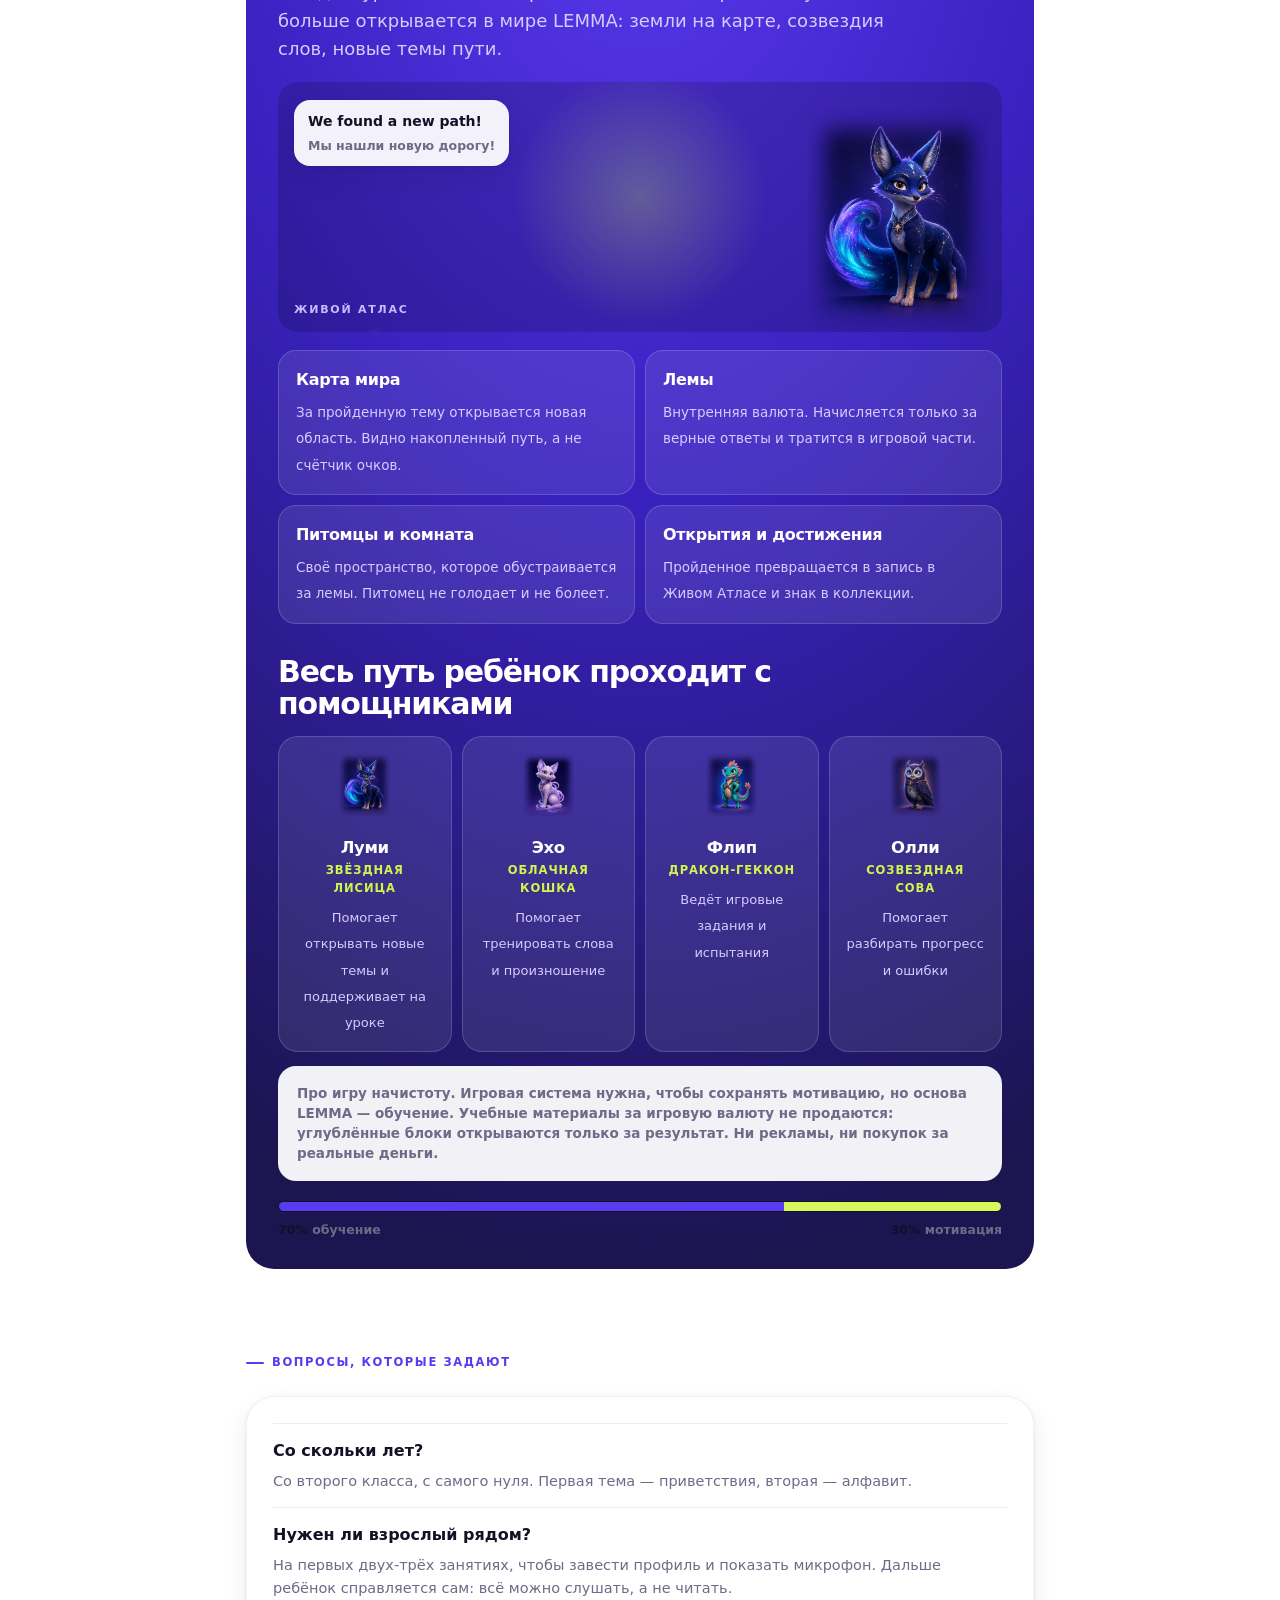
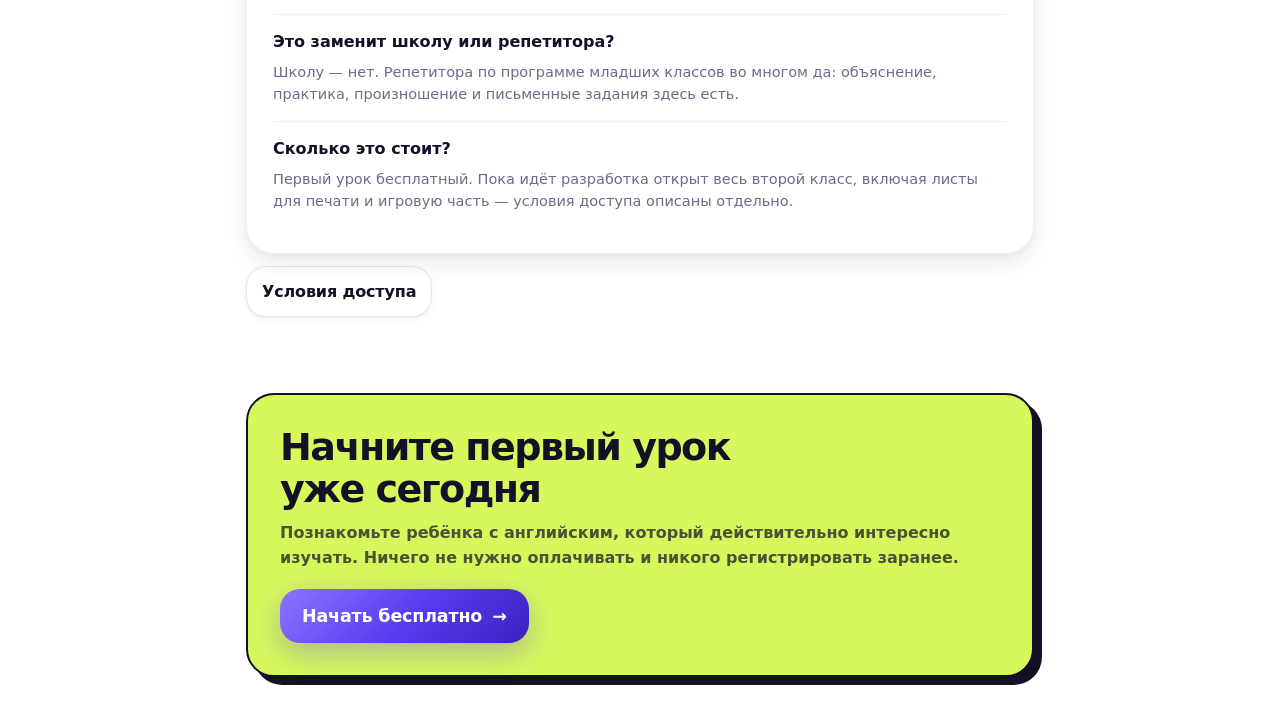
==== commit 47c779e1: "Prepare LEMMA v1.56.0 UX v2 release candidate" ====
--- a/index.html
+++ b/index.html
@@ -5,11 +5,15 @@
 <meta name="viewport" content="width=device-width, initial-scale=1, viewport-fit=cover">
 <meta name="color-scheme" content="light">
 <meta name="theme-color" content="#FFFFFF">
-<link rel="preconnect" href="https://fonts.googleapis.com">
-<link rel="preconnect" href="https://fonts.gstatic.com" crossorigin>
-<link rel="stylesheet" href="https://fonts.googleapis.com/css2?family=Inter+Tight:wght@400;500;600;700;800;900&display=swap">
 <title>ЛЕММА — английский язык, 2–9 класс</title>
 <style>
+@font-face{font-family:'Manrope Local';font-style:normal;font-display:swap;font-weight:200 800;
+  src:url('assets/fonts/manrope-cyrillic-wght-normal.woff2') format('woff2-variations');
+  unicode-range:U+0301,U+0400-045F,U+0490-0491,U+04B0-04B1,U+2116}
+@font-face{font-family:'Manrope Local';font-style:normal;font-display:swap;font-weight:200 800;
+  src:url('assets/fonts/manrope-latin-wght-normal.woff2') format('woff2-variations');
+  unicode-range:U+0000-00FF,U+0131,U+0152-0153,U+02BB-02BC,U+02C6,U+02DA,U+02DC,
+    U+0304,U+0308,U+0329,U+2000-206F,U+20AC,U+2122,U+2191,U+2193,U+2212,U+2215,U+FEFF,U+FFFD}
 :root{
   color-scheme:light only;
   /* основа */
@@ -1648,6 +1652,13 @@
 nav button.on{background:var(--lilac);color:var(--violet)}
 nav button .ic{transition:transform .3s var(--sp)}
 nav button.on .ic{transform:translateY(-2px) scale(1.08)}
+nav button .ic svg{width:20px;height:20px;display:block;fill:none;stroke:currentColor;stroke-width:1.8;stroke-linecap:round;stroke-linejoin:round}
+/* go() по-прежнему считает drill частью общего учебного раздела. В UX v2
+   только визуально отмечаем для ребёнка отдельный пункт «Тренировка». */
+body:has(#s-drill:not(.hidden)) #m-learn,
+body:has(#s-drill:not(.hidden)) #d-learn{background:transparent;color:var(--gray)}
+body:has(#s-drill:not(.hidden)) #m-me,
+body:has(#s-drill:not(.hidden)) #d-me{background:var(--lilac);color:var(--violet)}
 .back{bottom:calc(88px + env(safe-area-inset-bottom))}
 @media (min-width:900px){.back{bottom:26px}}
 #nextbar{bottom:calc(74px + env(safe-area-inset-bottom));
@@ -1933,6 +1944,58 @@
   100%{transform:translateY(-260px) translateX(18px);opacity:0}}
 
 /* ---------- дом ---------- */
+.kid-home{display:grid;gap:14px;max-width:840px;margin:0 auto}
+.kid-welcome{display:flex;align-items:center;justify-content:space-between;gap:14px;padding:2px 2px 0}
+.kid-welcome .kw-copy{min-width:0}
+.kid-welcome .kw-kicker{font-size:11px;letter-spacing:.13em;text-transform:uppercase;color:var(--violet);font-weight:850}
+.kid-welcome h1{font-size:clamp(25px,7vw,34px);line-height:1.08;letter-spacing:-.04em;margin:4px 0 3px;font-weight:900}
+.kid-welcome p{margin:0;color:var(--ink-3);font-size:13.5px;font-weight:600}
+.kid-level{flex:0 0 auto;display:flex;align-items:center;gap:7px;padding:9px 12px;border-radius:13px;background:var(--lilac-3);color:var(--violet-dk);border:1px solid var(--lilac-2)}
+.kid-level b{font-size:16px;line-height:1;font-weight:900}
+.kid-level span{font-size:11px;font-weight:800;color:var(--ink-3)}
+.kid-dashboard{display:grid;gap:12px}
+.kid-mission-label{font-size:11px;letter-spacing:.14em;text-transform:uppercase;color:var(--ink-3);font-weight:900;margin:2px 2px -3px}
+.mission-card{position:relative;overflow:hidden;background:linear-gradient(135deg,#6846F6 0%,#4A2FD4 68%,#3922B8 100%);color:#fff;border-radius:24px;padding:20px;box-shadow:0 16px 36px rgba(74,47,212,.23)}
+.mission-card:after{content:"";position:absolute;width:190px;height:190px;right:-86px;top:-96px;border-radius:50%;background:radial-gradient(circle,rgba(191,255,60,.22),transparent 68%)}
+.mission-top{position:relative;z-index:1;display:flex;align-items:center;justify-content:space-between;gap:10px}
+.mission-topic{font-size:11px;letter-spacing:.14em;text-transform:uppercase;font-weight:850;color:rgba(255,255,255,.74)}
+.mission-state{border:1px solid rgba(255,255,255,.23);background:rgba(255,255,255,.12);border-radius:999px;padding:5px 9px;font-size:10.5px;font-weight:800;white-space:nowrap}
+.mission-title{position:relative;z-index:1;font-size:clamp(25px,7vw,34px);font-weight:900;letter-spacing:-.04em;line-height:1.06;margin:14px 0 13px}
+.mission-stage{position:relative;z-index:1;background:rgba(255,255,255,.1);border:1px solid rgba(255,255,255,.13);border-radius:15px;padding:11px 13px}
+.mission-stage span{display:block;font-size:10.5px;letter-spacing:.11em;text-transform:uppercase;color:rgba(255,255,255,.68);font-weight:800}
+.mission-stage b{display:block;font-size:15px;font-weight:850;margin-top:2px}
+.mission-progress{position:relative;z-index:1;display:grid;grid-template-columns:1fr auto;gap:7px 12px;align-items:center;margin-top:14px}
+.mission-progress span{font-size:11.5px;font-weight:750;color:rgba(255,255,255,.8)}
+.mission-progress b{font-size:12px;font-weight:900}
+.mission-progress em{grid-column:1/-1;height:6px;border-radius:99px;background:rgba(255,255,255,.2);overflow:hidden}
+.mission-progress em i{display:block;height:100%;border-radius:inherit;background:var(--lime)}
+.mission-go{position:relative;z-index:1;width:100%;margin-top:16px;border-radius:14px;background:#fff;color:var(--violet-dk);padding:13px 16px;font-size:14.5px;font-weight:900;box-shadow:0 7px 18px rgba(31,20,94,.18)}
+.mission-go:active{transform:translateY(1px)}
+.kid-stats{display:grid;grid-template-columns:repeat(3,1fr);gap:8px}
+.kid-stat{background:#fff;border:1px solid rgba(20,16,38,.07);border-radius:15px;padding:10px 8px;text-align:center}
+.kid-stat b{display:block;font-size:17px;font-weight:900;letter-spacing:-.03em}
+.kid-stat span{display:block;font-size:9.5px;color:var(--ink-3);font-weight:700;margin-top:1px;line-height:1.25}
+.kid-more{display:grid;grid-template-columns:1fr 1fr;gap:8px}
+.kid-more button{min-height:48px;padding:11px 13px;border:1px solid rgba(20,16,38,.08);border-radius:15px;background:#fff;color:var(--ink-2);font-size:12.5px;font-weight:800;text-align:left}
+.kid-more button span{float:right;color:var(--violet);font-weight:900}
+.kid-empty{background:linear-gradient(145deg,#F2EEFF,#E7E0FF);border-radius:24px;padding:22px;color:var(--ink);box-shadow:var(--e2)}
+.kid-empty b{display:block;font-size:22px;font-weight:900;letter-spacing:-.03em}
+.kid-empty span{display:block;color:var(--ink-3);font-size:13.5px;font-weight:600;margin-top:4px}
+@media(min-width:760px){
+  .kid-home{gap:18px}
+  .kid-dashboard{grid-template-columns:minmax(0,1.7fr) minmax(240px,.8fr);gap:16px;align-items:start}
+  .kid-side{display:grid;gap:10px}
+  .mission-card{padding:25px 26px;border-radius:26px;min-height:344px;display:flex;flex-direction:column}
+  .mission-stage{max-width:360px}
+  .mission-progress{margin-top:auto;padding-top:20px}
+  .kid-more{grid-template-columns:1fr}
+}
+
+/* На ежедневных детских экранах LUMA доступна из уроков, но не плавает
+   поверх главной миссии и учебного маршрута. */
+body:has(#s-den:not(.hidden)) #luma-root,
+body:has(#s-academy:not(.hidden)) #luma-root{display:none}
+
 .denbg{position:relative;height:330px;border-radius:var(--r-xl);overflow:hidden;
   box-shadow:0 22px 54px rgba(16,12,44,.42)}
 .dsky{position:absolute;inset:0;
@@ -2058,16 +2121,49 @@
 .wnote{font-size:13.5px;color:var(--ink-3);font-weight:600;margin-top:14px;line-height:1.5}
 
 /* ---------- академия ---------- */
-.achead{position:relative;height:190px;border-radius:var(--r-xl);overflow:hidden;
-  box-shadow:0 20px 48px rgba(36,26,94,.36)}
+.learning-path{position:relative;display:grid;gap:0;margin:12px 0 6px;padding:4px 0;max-width:760px}
+.learning-path:before{content:"";position:absolute;left:27px;top:31px;bottom:31px;width:4px;border-radius:999px;background:linear-gradient(180deg,var(--violet),var(--lilac-2) 72%)}
+.path-stop{position:relative;display:grid;grid-template-columns:58px minmax(0,1fr);gap:13px;width:100%;padding:0 0 18px;text-align:left}
+.path-stop:last-child{padding-bottom:0}
+.path-node{position:relative;z-index:2;width:58px;height:58px;border-radius:50%;display:grid;place-items:center;border:4px solid #fff;background:var(--lilac-2);color:var(--violet-dk);box-shadow:0 7px 18px rgba(36,26,94,.18);font-size:19px;font-weight:900}
+.path-stop.done .path-node{background:var(--lime);color:var(--ink)}
+.path-stop.current .path-node{background:var(--violet);color:#fff;box-shadow:0 0 0 6px rgba(91,59,240,.13),0 10px 24px rgba(91,59,240,.34)}
+.path-stop.locked .path-node,.path-stop.soon .path-node{background:#EEEAF5;color:#9993A8}
+.path-card{min-width:0;background:#fff;border:1px solid rgba(20,16,38,.07);border-radius:18px;padding:14px 15px;box-shadow:0 7px 20px rgba(36,26,94,.07)}
+.path-stop.current .path-card{border:2px solid var(--violet);padding:14px 15px;box-shadow:0 13px 30px rgba(91,59,240,.13)}
+.path-stop.locked .path-card,.path-stop.soon .path-card{background:#F8F7FB;box-shadow:none;opacity:.74}
+.path-topline{display:flex;align-items:center;justify-content:space-between;gap:8px;font-size:10.5px;letter-spacing:.12em;text-transform:uppercase;color:var(--ink-3);font-weight:850}
+.path-tag{letter-spacing:0;text-transform:none;border-radius:999px;padding:4px 8px;background:var(--lilac);color:var(--violet-dk);white-space:nowrap}
+.path-stop.done .path-tag{background:#EDFAC7;color:#496100}
+.path-stop.locked .path-tag,.path-stop.soon .path-tag{background:#ECEAF0;color:#77717F}
+.path-title{font-size:18px;font-weight:900;letter-spacing:-.025em;line-height:1.15;margin-top:6px}
+.path-meta{font-size:12.5px;color:var(--ink-3);font-weight:600;line-height:1.4;margin-top:4px}
+.path-progress{height:5px;border-radius:999px;background:var(--hair);overflow:hidden;margin-top:11px}
+.path-progress i{display:block;height:100%;border-radius:inherit;background:var(--violet)}
+.path-stop.done .path-progress i{background:var(--lime-dk)}
+.path-action{font-size:12.5px;color:var(--violet);font-weight:900;margin-top:9px}
+.path-stop.done .path-action{color:#667D12}
+.path-review .path-node{border-radius:18px}
+.path-archive{position:relative;z-index:2;margin:8px 0 0;padding-top:10px;background:var(--bg)}
+.path-archive .room{width:100%}
+
+.achead{position:relative;min-height:112px;border-radius:20px;overflow:hidden;border:1px solid var(--lilac-2);box-shadow:0 10px 28px rgba(74,47,212,.12)}
 .acbg{position:absolute;inset:0;
-  background:radial-gradient(120% 90% at 50% 0%,#5B3BF0 0%,#3A21C0 45%,#1B1550 100%)}
-.acin{position:relative;z-index:2;padding:26px 20px}
-.aclab{font-size:11px;letter-spacing:.2em;text-transform:uppercase;color:#C8BCFF;font-weight:800}
-.acname{font-size:29px;font-weight:900;letter-spacing:-.04em;color:#fff;margin-top:6px}
-.acmeta{display:flex;gap:18px;margin-top:16px;flex-wrap:wrap}
-.acmeta span{display:flex;flex-direction:column;font-size:11px;color:rgba(255,255,255,.7);font-weight:700}
-.acmeta b{font-size:20px;color:#fff;font-weight:900;letter-spacing:-.03em}
+  background:linear-gradient(135deg,#F2EEFF 0%,#FAF9FF 72%,#F4FFE0 100%)}
+.acin{position:relative;z-index:2;padding:17px 18px}
+.aclab{font-size:10px;letter-spacing:.15em;text-transform:uppercase;color:var(--violet);font-weight:850}
+.acname{font-size:24px;font-weight:900;letter-spacing:-.035em;color:var(--ink);margin-top:3px}
+.acmeta{display:flex;gap:16px;margin-top:9px;flex-wrap:wrap}
+.acmeta span{display:flex;align-items:baseline;gap:4px;font-size:10.5px;color:var(--ink-3);font-weight:700}
+.acmeta b{font-size:14px;color:var(--violet-dk);font-weight:900;letter-spacing:-.02em}
+@media(min-width:900px){
+  #s-academy{max-width:820px;margin:0 auto}
+  .achead{max-width:760px}
+  .learning-path{margin-top:14px}
+  .path-stop{grid-template-columns:54px minmax(0,1fr);gap:14px;padding-bottom:14px}
+  .path-node{width:54px;height:54px}
+  .learning-path:before{left:25px}
+}
 .rooms{display:grid;gap:11px;margin-top:16px}
 .room{display:grid;grid-template-columns:56px minmax(0,1fr) auto;gap:14px;align-items:center;text-align:left;
   background:#fff;border:1px solid rgba(20,16,38,.07);border-radius:var(--r-l);padding:16px;
@@ -2119,76 +2215,522 @@
 .lb-local-pages{display:flex;justify-content:center;align-items:center;gap:7px;flex-wrap:wrap;margin:16px 0 4px}.lb-local-pages span{font-size:13px;font-weight:800;color:#6d6474;margin-right:4px}.lb-local-pages button{width:36px;height:36px;border-radius:10px;border:1px solid #d9cfed;background:#fff;font-weight:800;cursor:pointer}.lb-local-pages button.on{background:var(--violet);color:#fff;border-color:var(--violet)}
 @media(max-width:760px){.lb-spread{display:block}.lb-page{padding:14px;border-radius:18px}.lb-page:not(.is-current){display:none}.lb-page h3{font-size:23px}.lb-vocab,.lb-colours,.lb-models,.lb-grammar,.lb-objects,.lb-variants{grid-template-columns:1fr 1fr}.lb-art{max-height:185px}.lb-art svg{max-height:185px}.lb-page-head{gap:8px}.lb-badge{font-size:11px;padding:6px 8px}.lb-btn,.lb-token{padding:9px;font-size:13px}.lb-match-row{font-size:13px}}
 @media(max-width:390px){.lb-vocab,.lb-colours,.lb-models,.lb-grammar,.lb-objects,.lb-variants{grid-template-columns:1fr}.lb-page{padding:12px}.lb-page h3{font-size:21px}.lb-lead{font-size:15px}}
+
+/* ========================================================================
+   PHASE 1B · утверждённый MASTER DESIGN SYSTEM MAPPING
+   Только s-den и s-academy. Геометрия ниже — норматив UX v2.0.
+   ======================================================================== */
+body:has(#s-den:not(.hidden)),body:has(#s-academy:not(.hidden)){
+  --ux-violet:#6C4CFF;--ux-violet-dark:#4A2FD4;--ux-lime:#B7FF3C;
+  --ux-bg:#F5F7F8;--ux-ink:#111827;--ux-muted:#6B7280;--ux-line:#E5E7EF;
+  --ux-lilac:#E9E0FF;--ux-blue:#D8E6FF;--ux-peach:#FFE9D6;
+  --ux-mint:#E8F7EF;--ux-yellow:#FFF3D1;
+  background:var(--ux-bg);color:var(--ux-ink);
+  font-family:'Manrope Local','Manrope','Helvetica Neue',Arial,sans-serif;font-size:16px;line-height:24px;
+  overflow-x:hidden}
+body:has(#s-den:not(.hidden)):before,body:has(#s-academy:not(.hidden)):before{display:none}
+#s-den,#s-academy{width:100%;max-width:1152px;margin:0 auto;color:var(--ux-ink)}
+#s-den .back,#s-academy .back{display:none}
+
+/* Общая типографика и вертикальный ритм */
+.kid-home{display:grid;gap:24px;max-width:none;margin:0}
+.section-line{min-height:24px;display:flex;align-items:center;justify-content:space-between;gap:16px;margin-bottom:12px}
+.section-line b{font-size:18px;line-height:24px;font-weight:600;letter-spacing:-.015em;color:var(--ux-ink)}
+.section-line span{font-size:14px;line-height:20px;font-weight:500;color:var(--ux-muted);text-align:right}
+.kid-welcome{min-height:64px;padding:0;display:flex;align-items:center;justify-content:space-between;gap:24px}
+.kid-welcome .kw-copy{min-width:0}
+.kid-welcome .kw-kicker{display:none}
+.kid-welcome h1{font-size:32px;line-height:40px;font-weight:600;letter-spacing:-.025em;margin:0}
+.kid-welcome p{font-size:14px;line-height:20px;font-weight:500;color:var(--ux-muted);margin:0}
+.kid-level{display:flex;align-items:baseline;gap:6px;padding:8px 12px;border:1px solid var(--ux-line);border-radius:10px;background:#fff;box-shadow:0 4px 16px rgba(17,24,39,.05)}
+.kid-level b{font-size:14px;line-height:20px;font-weight:700;color:var(--ux-violet-dark)}
+.kid-level span{font-size:12px;line-height:16px;font-weight:500;color:var(--ux-muted)}
+
+/* Главная: настоящая 12-колоночная dashboard-композиция 8 + 4 */
+.home-workspace{display:grid;grid-template-columns:repeat(12,minmax(0,1fr));gap:24px;align-items:start}
+.continue-panel{grid-column:1/span 8;min-width:0}
+.today-panel{grid-column:9/span 4;min-width:0}
+.study-card{height:232px;position:relative;display:block;background:#F4F0FF;border:1px solid #E4DEFA;border-radius:16px;overflow:hidden;box-shadow:0 8px 24px rgba(74,47,212,.08)}
+.study-card:after{content:"";position:absolute;z-index:1;inset:0;background:linear-gradient(90deg,#F7F4FF 0%,rgba(247,244,255,.98) 38%,rgba(247,244,255,.76) 53%,rgba(247,244,255,.12) 72%,transparent 100%);pointer-events:none}
+.study-copy{position:relative;z-index:2;width:61%;height:100%;min-width:0;padding:24px;display:flex;flex-direction:column;align-items:flex-start}
+.study-visual{position:absolute;z-index:0;inset:0;overflow:hidden;background:#F4F0FF}
+.study-visual:before,.study-visual:after{display:none}
+.study-visual img{display:block;width:100%;height:100%;object-fit:cover;object-position:center;
+  filter:saturate(.96);transition:transform .35s ease}
+.study-card:hover .study-visual img{transform:scale(1.018)}
+.study-visual:not(.study-family) img{object-fit:cover;padding:0}
+.study-label{font-size:12px;line-height:16px;letter-spacing:.12em;text-transform:uppercase;color:var(--ux-violet-dark);font-weight:700}
+.study-title{font-size:24px;line-height:32px;font-weight:600;letter-spacing:-.025em;color:var(--ux-ink);margin-top:4px}
+.study-meta{font-size:14px;line-height:20px;color:var(--ux-muted);font-weight:500;margin-top:2px}
+.study-progress{width:100%;display:grid;grid-template-columns:1fr auto;gap:6px 12px;align-items:center;margin-top:auto}
+.study-progress span,.study-progress b{font-size:12px;line-height:16px;font-weight:600;color:var(--ux-muted)}
+.study-progress b{color:var(--ux-violet-dark)}
+.study-progress em{grid-column:1/-1;height:6px;border-radius:999px;background:#ECE9F7;overflow:hidden}
+.study-progress em i{display:block;height:100%;background:var(--ux-violet);border-radius:inherit}
+.study-go{width:160px;height:40px;display:inline-flex;align-items:center;justify-content:center;margin-top:12px;padding:0 16px;border-radius:8px;background:var(--ux-violet);color:#fff;font-size:14px;line-height:20px;font-weight:600;box-shadow:0 4px 12px rgba(108,76,255,.22)}
+.study-go:hover{background:var(--ux-violet-dark)}
+
+/* Ближайшие реальные этапы темы */
+.today-card{min-height:232px;background:#fff;border:1px solid var(--ux-line);border-radius:16px;padding:16px 20px;box-shadow:0 4px 16px rgba(17,24,39,.06)}
+.today-step{display:grid;grid-template-columns:32px minmax(0,1fr) auto;gap:12px;align-items:center;padding:10px 0;border-bottom:1px solid #EEF0F4}
+.today-step:last-of-type{border-bottom:0}
+.today-step i{width:32px;height:32px;border-radius:8px;background:#F2EEFF;color:var(--ux-violet);display:grid;place-items:center;font-style:normal;font-size:13px;line-height:1;font-weight:700}
+.today-step.done i{background:var(--ux-mint);color:#3D8C24}.today-step.lock i{background:#F1F2F5;color:#9CA3AF}
+.today-step b{display:block;font-size:14px;line-height:20px;font-weight:600;color:var(--ux-ink)}
+.today-step span{display:block;font-size:12px;line-height:16px;color:var(--ux-muted);font-weight:500;margin-top:1px;white-space:nowrap;overflow:hidden;text-overflow:ellipsis}
+.today-step u{text-decoration:none;font-size:11px;line-height:16px;font-weight:600;color:#6956A8;background:#F3F0FF;border-radius:999px;padding:4px 8px}
+.today-luma{display:none}
+.today-luma .tl-art{width:32px;height:32px;border-radius:8px;background:var(--ux-violet);display:grid;place-items:center;flex:0 0 32px}
+.today-luma svg{width:18px;height:18px}.today-luma b{display:block;font-size:12px;line-height:16px;font-weight:700}.today-luma span{display:block;font-size:11px;line-height:16px;color:var(--ux-muted);font-weight:500}
+
+/* Реальная статистика — вторичный ряд шириной основной колонки */
+.week-panel{width:calc((100% - 24px)*.6666667);margin:0}
+.kid-stats{display:grid;grid-template-columns:repeat(4,minmax(0,1fr));gap:16px}
+.kid-stat{min-height:72px;display:flex;align-items:center;gap:10px;text-align:left;background:#fff;border:1px solid var(--ux-line);border-radius:12px;padding:12px;box-shadow:0 4px 16px rgba(17,24,39,.05)}
+.kid-stat .ks-icon{width:32px;height:32px;flex:0 0 32px;border-radius:8px;display:grid;place-items:center;background:#F0ECFF;color:var(--ux-violet)}
+.kid-stat .ks-icon svg{width:17px;height:17px;fill:none;stroke:currentColor;stroke-width:1.8;stroke-linecap:round;stroke-linejoin:round}
+.kid-stat:nth-child(2) .ks-icon{background:#ECF2FF;color:#3467DC}.kid-stat:nth-child(3) .ks-icon{background:var(--ux-mint);color:#4F8D31}.kid-stat:nth-child(4) .ks-icon{background:var(--ux-yellow);color:#B97800}
+.kid-stat b{display:block;font-size:18px;line-height:24px;font-weight:600;color:var(--ux-ink)}
+.kid-stat span{display:block;font-size:11px;line-height:16px;color:var(--ux-muted);font-weight:500}
+
+/* Путь: та же сетка, поверхности и компонентная система */
+.academy-title{height:64px;display:flex;align-items:center;margin:0}
+.academy-title span{display:none}.academy-title h1{margin:0;font-size:32px;line-height:40px;letter-spacing:-.025em;font-weight:600;color:var(--ux-ink)}
+#ac-head{width:100%}
+.achead{height:128px;min-height:0;position:relative;border-radius:16px;border:1px solid var(--ux-line);background:#fff;box-shadow:0 4px 16px rgba(17,24,39,.05);overflow:hidden}
+.acbg{display:block;position:absolute;inset:0;background:#F6F2FF}.acbg:after{content:"";position:absolute;inset:0;background:linear-gradient(90deg,rgba(255,255,255,.98) 0%,rgba(255,255,255,.93) 31%,rgba(255,255,255,.32) 58%,rgba(255,255,255,0) 100%)}
+.acbg img{display:block;width:100%;height:100%;object-fit:cover;object-position:center;filter:saturate(.94)}
+.acin{position:relative;z-index:1;height:100%;padding:20px;display:grid;grid-template-columns:minmax(0,1fr) auto;grid-template-rows:auto auto;align-content:center;align-items:center;gap:2px 24px}
+.aclab{grid-column:1;font-size:12px;line-height:16px;letter-spacing:.12em;text-transform:uppercase;color:var(--ux-violet-dark);font-weight:700}
+.acname{grid-column:1;font-size:18px;line-height:24px;font-weight:600;letter-spacing:-.015em;margin:0;color:var(--ux-ink)}
+.acmeta{grid-column:2;grid-row:1/3;margin:0;display:flex;gap:12px}
+.acmeta span{min-width:96px;height:48px;display:flex;flex-direction:column;align-items:center;justify-content:center;gap:0;padding:6px 10px;border-radius:10px;background:#F7F5FF;color:var(--ux-muted);font-size:11px;line-height:16px;font-weight:500}
+.acmeta b{font-size:14px;line-height:20px;font-weight:700;color:var(--ux-violet-dark)}
+.academy-workspace{display:grid;grid-template-columns:repeat(12,minmax(0,1fr));gap:24px;margin-top:24px;align-items:start}
+.academy-workspace>main{grid-column:1/span 8;min-width:0}
+.academy-aside{grid-column:9/span 4;display:grid;gap:16px;margin-top:36px}
+.learning-path{max-width:none;margin:0;padding:0;position:relative;display:grid;gap:0}
+.learning-path:before{left:21px;top:24px;bottom:24px;width:2px;background:#D8D2F7}
+.path-stop{grid-template-columns:44px minmax(0,1fr);gap:12px;padding:0 0 12px}
+.path-node{width:44px;height:44px;border:3px solid var(--ux-bg);font-size:13px;background:#F0EDF7;color:#9891A7;box-shadow:0 4px 12px rgba(46,35,105,.12)}
+.path-stop.current .path-node{background:var(--ux-violet);color:#fff;box-shadow:0 0 0 4px rgba(108,76,255,.12),0 5px 14px rgba(74,47,212,.20)}
+.path-stop.done .path-node{background:var(--ux-lime);color:var(--ux-ink)}
+.path-card{min-height:88px;position:relative;border-radius:12px;padding:8px calc(29% + 10px) 8px 16px;border:1px solid var(--ux-line);background:#fff;box-shadow:0 4px 16px rgba(17,24,39,.05);overflow:hidden}
+.path-card:after{content:"";position:absolute;z-index:0;top:0;right:0;bottom:0;width:35%;background:linear-gradient(90deg,#fff 0%,rgba(255,255,255,.74) 19%,rgba(255,255,255,0) 54%);pointer-events:none}
+.path-stop.current .path-card{min-height:108px;border:1.5px solid var(--ux-violet);padding:9px calc(29% + 9.5px) 9px 15.5px;box-shadow:0 8px 24px rgba(74,47,212,.08)}
+.path-stop.locked .path-card,.path-stop.soon .path-card{background:#F8F8FA;opacity:1;box-shadow:none;color:#6B7280}
+.path-art{position:absolute;z-index:0;right:0;top:0;width:33%;height:100%;transform:none;border:0;border-radius:0 11px 11px 0;object-fit:cover;object-position:center;background:transparent;opacity:.98}
+.path-card>div:not(.path-art-wrap){position:relative;z-index:2}.path-stop.current .path-art{width:33%;height:100%;right:0}
+.path-stop.done .path-art{filter:none}.path-stop.locked .path-art,.path-stop.soon .path-art{filter:saturate(.72);opacity:.52}
+.path-review .path-art{border-radius:0 11px 11px 0;background:transparent}.path-review .path-card{background:#fff}
+.path-alphabet{position:absolute!important;z-index:1!important;right:0;top:0;width:33%;height:100%;padding:7px 8px 7px 20px;display:flex;flex-direction:column;align-items:flex-end;justify-content:space-between;pointer-events:none;font-family:'Manrope Local','Manrope','Helvetica Neue',Arial,sans-serif}
+.path-alphabet-range{display:inline-flex;align-items:center;justify-content:center;min-width:42px;height:20px;padding:0 7px;border:1px solid rgba(108,76,255,.18);border-radius:999px;background:rgba(250,248,255,.92);color:#4A2FD4;font-size:10px;line-height:14px;font-weight:800;letter-spacing:.03em;box-shadow:0 2px 7px rgba(74,47,212,.08)}
+.path-alphabet-cards{display:flex;align-items:center;justify-content:flex-end;gap:3px}
+.path-alphabet-card{width:22px;height:27px;display:grid;place-items:center;border:1px solid rgba(75,62,119,.13);border-radius:5px;color:#29233E;font-size:12px;line-height:1;font-weight:800;box-shadow:0 2px 6px rgba(45,35,87,.10)}
+.path-alphabet-card:nth-child(1){background:#E9E0FF}.path-alphabet-card:nth-child(2){background:#D8E6FF}.path-alphabet-card:nth-child(3){background:#FFE9D6}.path-alphabet-card:nth-child(4){background:#E8F7EF}
+.path-alphabet-review{display:flex;align-items:center;gap:5px}
+.path-alphabet-check{width:25px;height:25px;display:grid;place-items:center;border-radius:8px;background:#B7FF3C;color:#293700;border:1px solid rgba(73,104,0,.16);font-size:14px;font-weight:900;box-shadow:0 2px 7px rgba(92,130,0,.13)}
+.path-stop.locked .path-alphabet{filter:saturate(.45);opacity:.52}.path-stop.locked .path-alphabet-range{background:rgba(246,245,248,.92);color:#77717F}.path-stop.locked .path-alphabet-check{background:#E6E5E9;color:#85818B}
+.path-topline{font-size:11px;line-height:16px;letter-spacing:.1em;font-weight:700;color:#77758A}.path-tag{font-size:11px;line-height:16px;padding:2px 8px}
+.path-title{font-size:18px;line-height:24px;font-weight:600;letter-spacing:-.015em;margin-top:2px}.path-meta{font-size:12px;line-height:16px;font-weight:500;margin-top:1px;color:var(--ux-muted)}
+.path-progress{height:4px;margin-top:7px;background:#ECE9F7}.path-progress i{background:var(--ux-violet)}.path-action{font-size:12px;line-height:16px;font-weight:700;margin-top:6px;color:var(--ux-violet-dark)}
+.path-archive{display:none}
+.aside-card{min-height:112px;background:#fff;border:1px solid var(--ux-line);border-radius:12px;padding:16px 20px;box-shadow:0 4px 16px rgba(17,24,39,.05)}
+.aside-card .as-label{font-size:11px;line-height:16px;letter-spacing:.1em;text-transform:uppercase;color:var(--ux-violet-dark);font-weight:700}
+.aside-card h3{font-size:18px;line-height:24px;font-weight:600;margin:4px 0 2px;letter-spacing:-.015em}.aside-card p{font-size:12px;line-height:16px;color:var(--ux-muted);font-weight:500;margin:0}
+.aside-progress{height:6px;border-radius:999px;background:#ECE9F7;overflow:hidden;margin-top:12px}.aside-progress i{display:block;height:100%;background:var(--ux-violet)}
+.aside-link{display:flex;align-items:center;justify-content:space-between;width:100%;padding:10px 0 0;color:var(--ux-violet-dark);font-size:12px;line-height:16px;font-weight:700;text-align:left}
+
+/* Desktop 1366×768: sidebar 216, padding 32, полезная ширина 1086 */
+@media(min-width:900px){
+  body:has(#s-den:not(.hidden)) .top,body:has(#s-academy:not(.hidden)) .top{position:fixed;left:0;top:0;bottom:0;width:216px;height:100vh;border-right:1px solid var(--ux-line);border-bottom:0;background:#fff;box-shadow:none}
+  body:has(#s-den:not(.hidden)) .top-in,body:has(#s-academy:not(.hidden)) .top-in{height:100%;max-width:none;padding:24px 16px 16px;display:flex;flex-direction:column;align-items:stretch;gap:0}
+  body:has(#s-den:not(.hidden)) .brandrow,body:has(#s-academy:not(.hidden)) .brandrow{margin-bottom:28px;gap:10px}
+  body:has(#s-den:not(.hidden)) .logo,body:has(#s-academy:not(.hidden)) .logo{width:40px;height:40px}
+  body:has(#s-den:not(.hidden)) .mark,body:has(#s-academy:not(.hidden)) .mark{font-size:22px;line-height:24px;font-weight:800}
+  body:has(#s-den:not(.hidden)) .tagline,body:has(#s-academy:not(.hidden)) .tagline{font-size:9px;line-height:14px}
+  body:has(#s-den:not(.hidden)) .dnav,body:has(#s-academy:not(.hidden)) .dnav{display:flex;flex-direction:column;margin:0;gap:4px}
+  body:has(#s-den:not(.hidden)) .dnav button,body:has(#s-academy:not(.hidden)) .dnav button{width:184px;height:40px;display:flex;align-items:center;gap:12px;text-align:left;border-radius:8px;padding:0 12px;font-size:14px;line-height:20px;font-weight:600;color:#57516F}
+  body:has(#s-den:not(.hidden)) .dnav button .dn-ic,body:has(#s-academy:not(.hidden)) .dnav button .dn-ic{width:20px;height:20px;display:grid;place-items:center;flex:0 0 20px}
+  body:has(#s-den:not(.hidden)) .dnav svg,body:has(#s-academy:not(.hidden)) .dnav svg{width:20px;height:20px;fill:none;stroke:currentColor;stroke-width:1.8;stroke-linecap:round;stroke-linejoin:round}
+  body:has(#s-den:not(.hidden)) .dnav button.on,body:has(#s-academy:not(.hidden)) .dnav button.on{background:#EFEBFF;color:var(--ux-violet-dark)}
+  body:has(#s-den:not(.hidden)) .wallet,body:has(#s-academy:not(.hidden)) .wallet{margin:auto 0 0;width:184px;height:40px;border-radius:8px;padding:0 12px;background:#F3F0FF;color:var(--ux-violet-dark);border:1px solid #E4DEFF;box-shadow:none;text-align:left;font-size:14px;line-height:20px;font-weight:600}
+  body:has(#s-den:not(.hidden)) .wrap,body:has(#s-academy:not(.hidden)) .wrap{max-width:none;margin:0 0 0 216px;padding:0 32px 48px;min-height:100vh}
+}
+
+/* Mobile 390×844: header 56, padding 16, nav 64 + safe-area */
+@media(max-width:899px){
+  body:has(#s-den:not(.hidden)) .top,body:has(#s-academy:not(.hidden)) .top{height:56px;background:#fff;border-bottom:1px solid var(--ux-line);box-shadow:none}
+  body:has(#s-den:not(.hidden)) .top-in,body:has(#s-academy:not(.hidden)) .top-in{height:56px;max-width:none;padding:0 16px;gap:10px}
+  body:has(#s-den:not(.hidden)) .logo,body:has(#s-academy:not(.hidden)) .logo{width:32px;height:32px}
+  body:has(#s-den:not(.hidden)) .mark,body:has(#s-academy:not(.hidden)) .mark{font-size:18px;line-height:24px;font-weight:800}
+  body:has(#s-den:not(.hidden)) .tagline,body:has(#s-academy:not(.hidden)) .tagline{display:none}
+  body:has(#s-den:not(.hidden)) .wallet,body:has(#s-academy:not(.hidden)) .wallet{height:32px;font-size:11px;line-height:16px;font-weight:700;padding:0 10px;border-radius:8px;background:#F3F0FF;color:var(--ux-violet-dark)}
+  body:has(#s-den:not(.hidden)) .wrap{padding:12px 16px calc(80px + env(safe-area-inset-bottom))}
+  body:has(#s-academy:not(.hidden)) .wrap{padding:0 16px calc(80px + env(safe-area-inset-bottom))}
+  .kid-home{gap:20px}.kid-welcome{min-height:44px;gap:12px}.kid-welcome h1{font-size:24px;line-height:32px}.kid-welcome p{font-size:12px;line-height:16px}.kid-level{padding:6px 10px}
+  .section-line{min-height:24px;margin-bottom:8px}.section-line b{font-size:18px;line-height:24px}.section-line span{font-size:12px;line-height:16px}
+  .home-workspace{display:block}.today-panel{margin-top:20px}
+  .study-card{width:100%;height:216px;border-radius:16px}.study-card:after{background:linear-gradient(90deg,#F7F4FF 0%,rgba(247,244,255,.98) 43%,rgba(247,244,255,.78) 60%,rgba(247,244,255,.08) 86%,transparent 100%)}
+  .study-copy{width:66%;padding:16px}.study-label{font-size:11px;line-height:16px}.study-title{font-size:20px;line-height:28px;margin-top:4px}.study-meta{font-size:12px;line-height:16px;margin-top:1px}
+  .study-progress{gap:4px 8px}.study-progress span,.study-progress b{font-size:11px;line-height:16px}.study-progress em{height:5px}
+  .study-go{width:144px;height:40px;margin-top:10px;padding:0 12px;font-size:14px;line-height:20px}
+  .study-visual.study-family img{content:url("assets/topics/home/family-mission-mobile-v2.webp")}
+  .today-card{min-height:0;border-radius:12px;padding:8px 14px}.today-step{grid-template-columns:30px minmax(0,1fr) auto;gap:10px;padding:9px 0}.today-step i{width:30px;height:30px}.today-step b{font-size:14px;line-height:20px}.today-step span{font-size:11px;line-height:16px}.today-step u{font-size:10px;line-height:16px;padding:3px 7px}.today-luma{display:none}
+  .week-panel{width:100%}.kid-stats{grid-template-columns:repeat(4,minmax(0,1fr));gap:8px}.kid-stat{min-height:76px;display:block;text-align:center;padding:8px 4px;border-radius:12px}.kid-stat .ks-icon{width:28px;height:28px;margin:0 auto 3px}.kid-stat .ks-icon svg{width:15px;height:15px}.kid-stat b{font-size:14px;line-height:20px}.kid-stat span{font-size:9px;line-height:12px}
+
+  .academy-title{height:32px;margin:0 0 4px}.academy-title h1{font-size:24px;line-height:32px}
+  #ac-head{width:100%}.achead{height:84px;border-radius:12px}.acin{padding:10px 12px;grid-template-columns:1fr auto;grid-template-rows:auto auto;gap:0 8px}.aclab{display:block;font-size:9px;line-height:12px}.acname{grid-column:1;grid-row:2;font-size:14px;line-height:20px}.acmeta{grid-column:2;grid-row:1/3;gap:6px}.acmeta span{min-width:58px;height:32px;padding:2px 6px;font-size:8px;line-height:12px;border-radius:8px}.acmeta b{font-size:11px;line-height:16px}.acbg img{object-position:60% center}.acbg:after{background:linear-gradient(90deg,rgba(255,255,255,.98),rgba(255,255,255,.85) 45%,rgba(255,255,255,.08) 100%)}
+  .acbg img{content:url("assets/topics/path/path-hero-mobile-v2.webp")}
+  .academy-workspace{display:block;margin-top:8px}.academy-workspace .section-line{min-height:20px;margin-bottom:4px}.academy-workspace .section-line b{font-size:16px;line-height:20px}.academy-workspace .section-line span{display:none}.academy-aside{display:none}
+  .learning-path:before{left:19px;top:21px;bottom:21px}.path-stop{grid-template-columns:40px minmax(0,1fr);gap:10px;padding-bottom:8px}.path-node{width:40px;height:40px}
+  .path-card{min-height:76px;padding:7px calc(29% + 7px) 7px 12px}.path-card:after{width:38%;background:linear-gradient(90deg,#fff 0%,rgba(255,255,255,.82) 18%,rgba(255,255,255,0) 58%)}.path-stop.current .path-card{min-height:96px;padding:7.5px calc(29% + 6.5px) 7.5px 11.5px}.path-art{right:0;top:0;width:34%;height:100%;border-radius:0 11px 11px 0}.path-stop.current .path-art{right:0;width:34%;height:100%}.path-alphabet{width:34%;padding:5px 6px 5px 12px}.path-alphabet-range{min-width:36px;height:17px;padding:0 5px;font-size:9px;line-height:12px}.path-alphabet-cards{gap:2px}.path-alphabet-card{width:16px;height:20px;border-radius:4px;font-size:10px}.path-alphabet-check{width:21px;height:21px;border-radius:6px;font-size:12px}.path-topline{font-size:10px;line-height:14px}.path-tag{font-size:10px;line-height:14px;padding:1px 6px}.path-title{font-size:14px;line-height:20px;margin-top:1px}.path-meta{font-size:11px;line-height:16px}.path-progress{height:4px;margin-top:5px}.path-action{font-size:11px;line-height:14px;margin-top:4px}
+
+  body:has(#s-den:not(.hidden)) nav,body:has(#s-academy:not(.hidden)) nav{height:calc(64px + env(safe-area-inset-bottom));left:0;right:0;bottom:0;border-radius:0;border:0;border-top:1px solid var(--ux-line);background:#fff;box-shadow:0 -4px 16px rgba(17,24,39,.05);padding:4px 12px calc(4px + env(safe-area-inset-bottom));backdrop-filter:none;-webkit-backdrop-filter:none}
+  body:has(#s-den:not(.hidden)) nav button,body:has(#s-academy:not(.hidden)) nav button{height:56px;padding:6px 2px 4px;gap:2px;border-radius:10px;font-size:11px;line-height:16px;font-weight:600;color:#6B7280}
+  body:has(#s-den:not(.hidden)) nav button.on,body:has(#s-academy:not(.hidden)) nav button.on{background:#F2EEFF;color:var(--ux-violet-dark)}
+  body:has(#s-den:not(.hidden)) nav button .ic,body:has(#s-academy:not(.hidden)) nav button .ic{transform:none}
+  body:has(#s-den:not(.hidden)) nav button .ic svg,body:has(#s-academy:not(.hidden)) nav button .ic svg{width:21px;height:21px}
+}
+
+/* ========================================================================
+   PHASE 1C · TOPIC SCREEN · принятый DESIGN MAPPING UX v2.0
+   Только s-topic. Phase 1B (s-den / s-academy) выше не изменяется.
+   ======================================================================== */
+body:has(#s-topic:not(.hidden)){
+  --ux-violet:#6C4CFF;--ux-violet-dark:#4A2FD4;--ux-lime:#B7FF3C;
+  --ux-bg:#F5F7F8;--ux-ink:#111827;--ux-muted:#6B7280;--ux-line:#E5E7EF;
+  --ux-lilac:#E9E0FF;--ux-mint:#E8F7EF;--ux-yellow:#FFF3D1;
+  background:var(--ux-bg);color:var(--ux-ink);
+  font-family:'Manrope Local','Manrope','Helvetica Neue',Arial,sans-serif;font-size:16px;line-height:24px;
+  overflow-x:hidden}
+body:has(#s-topic:not(.hidden)):before{display:none}
+body:has(#s-topic:not(.hidden)) #luma-root{display:none}
+#s-topic{width:100%;max-width:1152px;margin:0 auto;color:var(--ux-ink)}
+
+.topic-back-row{height:64px;display:flex;align-items:center}
+.topic-back-link{height:40px;display:inline-flex;align-items:center;gap:8px;padding:0 4px;
+  color:var(--ux-violet-dark);font-size:14px;line-height:20px;font-weight:700}
+.topic-back-link svg{width:18px;height:18px;fill:none;stroke:currentColor;stroke-width:2;
+  stroke-linecap:round;stroke-linejoin:round}
+.topic-overview-grid,.topic-body-grid{display:grid;grid-template-columns:repeat(12,minmax(0,1fr));gap:24px;align-items:start}
+.topic-overview-grid{margin-top:24px}
+.topic-overview{grid-column:1/span 8;height:176px;position:relative;background:#fff;border:1px solid #E7E5EE;
+  border-radius:16px;padding:20px 24px;box-shadow:0 8px 24px rgba(53,43,96,.07);overflow:hidden}
+.topic-overview.has-art{padding-right:310px}
+.topic-overview.has-art:before{content:"";position:absolute;z-index:0;width:300px;height:240px;right:-30px;top:-28px;
+  border-radius:46% 54% 34% 66%/53% 34% 66% 47%;background:linear-gradient(145deg,#F0EBFF,#E4D9FF 58%,#F5F2FF)}
+.topic-overview.has-art:after{content:"♡";position:absolute;z-index:1;right:286px;top:72px;color:#D8CCFF;
+  font-size:25px;line-height:1;font-weight:500;transform:rotate(-12deg)}
+.topic-overview.has-art>*:not(.topic-art){position:relative;z-index:2}
+.topic-art{display:none;position:absolute!important;z-index:1!important;right:6px;bottom:-38px;width:286px;height:218px;
+  object-fit:contain;object-position:center bottom;filter:drop-shadow(0 10px 13px rgba(64,44,117,.12));pointer-events:none}
+.topic-overview.has-art .topic-art{display:block}
+.topic-overview .topic-kicker{font-size:11px;line-height:16px;letter-spacing:.12em;text-transform:uppercase;
+  color:var(--ux-violet-dark);font-weight:700}
+.topic-overview h1{font-size:28px;line-height:36px;font-weight:600;letter-spacing:-.025em;margin:2px 0 0}
+.topic-overview .topic-sub{font-size:14px;line-height:20px;font-weight:600;color:var(--ux-violet-dark);margin-top:0}
+.topic-overview .topic-desc{max-width:620px;font-size:13px;line-height:18px;font-weight:500;color:var(--ux-muted);
+  margin:7px 0 0;display:-webkit-box;-webkit-line-clamp:2;-webkit-box-orient:vertical;overflow:hidden}
+.topic-overview .hear{width:auto;min-height:28px;margin:7px 0 0;padding:4px 10px;border:1px solid #DDD5FF;
+  border-radius:8px;background:#F5F2FF;color:var(--ux-violet-dark);font-family:inherit;font-size:11px;line-height:16px;
+  font-weight:700;box-shadow:none}
+.topic-overview .hear.playing{background:var(--ux-violet);border-color:var(--ux-violet);color:#fff}
+
+.topic-progress-card{grid-column:9/span 4;height:176px;background:#fff;border:1px solid #E7E5EE;
+  border-radius:16px;padding:20px;box-shadow:0 8px 24px rgba(53,43,96,.07);display:flex;flex-direction:column}
+.topic-progress-card .tp-label{font-size:11px;line-height:16px;letter-spacing:.1em;text-transform:uppercase;
+  color:var(--ux-violet-dark);font-weight:700}
+.topic-progress-card .tp-value{font-size:24px;line-height:32px;font-weight:600;letter-spacing:-.02em;margin-top:4px}
+.topic-progress-card .tp-copy{font-size:12px;line-height:16px;font-weight:500;color:var(--ux-muted);margin-top:1px}
+.topic-progress-card .tp-track{height:7px;border-radius:999px;background:#ECE8F7;overflow:hidden;margin-top:auto}
+.topic-progress-card .tp-track i{display:block;height:100%;border-radius:inherit;background:linear-gradient(90deg,#5632EE,#7E62FF)}
+.topic-progress-card .tp-foot{display:flex;justify-content:space-between;gap:12px;margin-top:8px;
+  color:var(--ux-muted);font-size:11px;line-height:16px;font-weight:600}
+.topic-progress-card .tp-foot b{color:var(--ux-violet-dark);font-weight:700}
+
+.topic-body-grid{margin-top:24px}
+.topic-route-panel{grid-column:1/span 8;min-width:0}
+.topic-materials-panel{grid-column:9/span 4;min-width:0}
+.topic-section-head{min-height:28px;display:flex;align-items:flex-start;justify-content:space-between;gap:16px;margin-bottom:12px}
+.topic-section-head h2{font-size:20px;line-height:28px;font-weight:600;letter-spacing:-.02em;margin:0}
+.topic-section-head p{font-size:12px;line-height:18px;font-weight:500;color:var(--ux-muted);margin:2px 0 0;text-align:right}
+.topic-stage-list{display:grid;gap:12px}
+.topic-stage{width:100%;min-height:88px;display:grid;grid-template-columns:40px minmax(0,1fr) auto;
+  column-gap:14px;align-items:center;text-align:left;background:#fff;border:1px solid #E8E6EF;
+  border-radius:12px;padding:14px 16px;box-shadow:0 6px 18px rgba(53,43,96,.055);cursor:pointer}
+.topic-stage .ts-state{grid-column:1;grid-row:1/span 2;width:40px;height:40px;border-radius:10px;display:grid;place-items:center;
+  background:#F2EEFF;color:var(--ux-violet-dark);font-size:15px;line-height:1;font-weight:800}
+.topic-stage .ts-copy{grid-column:2;min-width:0;display:block}
+.topic-stage .ts-top{display:flex;align-items:center;gap:8px;font-size:11px;line-height:16px;font-weight:700;color:#77758A}
+.topic-stage .ts-pill{display:inline-flex;align-items:center;border-radius:999px;padding:2px 8px;background:#F2EEFF;
+  color:var(--ux-violet-dark);font-size:10px;line-height:16px;font-weight:700}
+.topic-stage .ts-title{display:block;font-size:16px;line-height:22px;font-weight:600;letter-spacing:-.015em;margin-top:2px}
+.topic-stage .ts-meta{display:block;max-width:100%;font-size:12px;line-height:17px;font-weight:500;color:var(--ux-muted);margin-top:1px;
+  white-space:nowrap;overflow:hidden;text-overflow:ellipsis}
+.topic-stage .ts-arrow{grid-column:3;grid-row:1/span 2;color:#9A94AA;font-size:18px;font-weight:700}
+.topic-stage.current{min-height:112px;border:1.5px solid var(--ux-violet);padding:14px 15.5px;
+  box-shadow:0 9px 26px rgba(89,61,215,.10);cursor:default}
+.topic-stage.current .ts-state{background:linear-gradient(145deg,#5533ED,#8569FF);color:#fff;box-shadow:0 6px 15px rgba(83,49,229,.22)}
+.topic-stage.done .ts-state{background:var(--ux-mint);color:#3E8628}
+.topic-stage.done .ts-pill{background:var(--ux-mint);color:#397326}
+.topic-stage.locked{background:#F8F8FA;box-shadow:none;color:#77758A;cursor:default;pointer-events:none}
+.topic-stage.locked .ts-state{background:#ECEEF2;color:#9298A5}
+.topic-stage.locked .ts-pill{background:#ECEEF2;color:#747986}
+.topic-stage-actions{grid-column:2/4;display:flex;align-items:center;gap:12px;margin-top:10px}
+.topic-primary{height:40px;min-width:144px;display:inline-flex;align-items:center;justify-content:center;padding:0 18px;
+  border-radius:8px;background:linear-gradient(135deg,#5935EE,#7350F5);color:#fff;font-size:14px;line-height:20px;font-weight:700;
+  box-shadow:0 5px 14px rgba(89,53,238,.22)}
+.topic-primary:hover{background:var(--ux-violet-dark)}
+.topic-restart{height:40px;padding:0 4px;color:var(--ux-violet-dark);font-size:12px;line-height:16px;font-weight:700}
+.topic-saved-note{grid-column:2/4;font-size:11px;line-height:16px;font-weight:500;color:var(--ux-muted);margin-top:5px}
+
+.topic-materials-card{background:#fff;border:1px solid #E8E6EF;border-radius:12px;padding:4px 16px;
+  box-shadow:0 7px 20px rgba(53,43,96,.06)}
+.topic-material{width:100%;min-height:64px;display:grid;grid-template-columns:36px minmax(0,1fr) auto;gap:12px;
+  align-items:center;text-align:left;border-bottom:1px solid #EEF0F4;padding:8px 0;color:var(--ux-ink)}
+.topic-material:last-child{border-bottom:0}
+.topic-material .tm-icon{width:36px;height:36px;border-radius:9px;display:grid;place-items:center;background:#F2EEFF;
+  color:var(--ux-violet-dark);font-size:16px;line-height:1}
+.topic-material:nth-child(2) .tm-icon{background:var(--ux-yellow);color:#A66C00}
+.topic-material:nth-child(3) .tm-icon{background:var(--ux-mint);color:#3E8628}
+.topic-material b{display:block;font-size:13px;line-height:18px;font-weight:600}
+.topic-material span{display:block;font-size:11px;line-height:16px;font-weight:500;color:var(--ux-muted);margin-top:1px}
+.topic-material .tm-go{color:#9A94AA;font-size:16px;font-weight:700}
+.topic-materials-empty{font-size:12px;line-height:18px;color:var(--ux-muted);font-weight:500;padding:16px 0}
+
+.topic-advanced-wrap{width:calc((100% - 24px)*.6666667);margin-top:24px}
+.topic-advanced-wrap:empty{display:none}
+#s-topic .adv{margin:0;border:1px solid #DDD5FF;border-radius:12px;padding:18px 20px;background:#F7F4FF;box-shadow:none}
+#s-topic .adv .lbl{font-size:10px;line-height:16px;letter-spacing:.12em;color:var(--ux-violet-dark);font-weight:700}
+#s-topic .adv h3{font-size:18px;line-height:24px;font-weight:600;letter-spacing:-.015em;margin:3px 0}
+#s-topic .adv p{font-size:12px;line-height:18px;font-weight:500;color:var(--ux-muted);margin:0}
+#s-topic .adv .price-row{background:transparent;margin:8px 0 0;padding:0;font-size:11px;line-height:16px}
+#s-topic .adv .gate{margin-top:10px;border-radius:8px;padding:10px 12px;background:#fff;border:1px solid var(--ux-line);
+  font-size:11px;line-height:17px;color:var(--ux-muted)}
+#s-topic .adv .gate ul{margin:5px 0 0;padding-left:18px}
+#s-topic .adv .cta{width:auto;min-width:144px;height:40px;margin:12px 0 0;padding:0 16px;border:0;border-radius:8px;
+  box-shadow:none;font-size:13px;line-height:18px;font-weight:700}
+#s-topic .adv .cta.violet{background:var(--ux-violet);color:#fff}
+#s-topic .adv .cta.plain{background:#fff;border:1px solid var(--ux-line);color:var(--ux-muted)}
+
+@media(min-width:900px){
+  body:has(#s-topic:not(.hidden)) .top{position:fixed;left:0;top:0;bottom:0;width:216px;height:100vh;
+    border-right:1px solid var(--ux-line);border-bottom:0;background:#fff;box-shadow:none}
+  body:has(#s-topic:not(.hidden)) .top-in{height:100%;max-width:none;padding:24px 16px 16px;display:flex;
+    flex-direction:column;align-items:stretch;gap:0}
+  body:has(#s-topic:not(.hidden)) .brandrow{margin-bottom:28px;gap:10px}
+  body:has(#s-topic:not(.hidden)) .logo{width:40px;height:40px}
+  body:has(#s-topic:not(.hidden)) .mark{font-size:22px;line-height:24px;font-weight:800}
+  body:has(#s-topic:not(.hidden)) .tagline{font-size:9px;line-height:14px}
+  body:has(#s-topic:not(.hidden)) .dnav{display:flex;flex-direction:column;margin:0;gap:4px}
+  body:has(#s-topic:not(.hidden)) .dnav button{width:184px;height:40px;display:flex;align-items:center;gap:12px;
+    text-align:left;border-radius:8px;padding:0 12px;font-size:14px;line-height:20px;font-weight:600;color:#57516F}
+  body:has(#s-topic:not(.hidden)) .dnav button .dn-ic{width:20px;height:20px;display:grid;place-items:center;flex:0 0 20px}
+  body:has(#s-topic:not(.hidden)) .dnav svg{width:20px;height:20px;fill:none;stroke:currentColor;stroke-width:1.8;
+    stroke-linecap:round;stroke-linejoin:round}
+  body:has(#s-topic:not(.hidden)) .dnav button.on{background:#EFEBFF;color:var(--ux-violet-dark)}
+  body:has(#s-topic:not(.hidden)) .wallet{margin:auto 0 0;width:184px;height:40px;border-radius:8px;padding:0 12px;
+    background:#F3F0FF;color:var(--ux-violet-dark);border:1px solid #E4DEFF;box-shadow:none;text-align:left;
+    font-size:14px;line-height:20px;font-weight:600}
+  body:has(#s-topic:not(.hidden)) .wrap{max-width:none;margin:0 0 0 216px;padding:0 32px 48px;min-height:100vh}
+}
+
+@media(max-width:899px){
+  body:has(#s-topic:not(.hidden)) .top{height:56px;background:#fff;border-bottom:1px solid var(--ux-line);box-shadow:none}
+  body:has(#s-topic:not(.hidden)) .top-in{height:56px;max-width:none;padding:0 16px;gap:10px}
+  body:has(#s-topic:not(.hidden)) .logo{width:32px;height:32px}
+  body:has(#s-topic:not(.hidden)) .mark{font-size:18px;line-height:24px;font-weight:800}
+  body:has(#s-topic:not(.hidden)) .tagline{display:none}
+  body:has(#s-topic:not(.hidden)) .wallet{height:32px;font-size:11px;line-height:16px;font-weight:700;padding:0 10px;
+    border-radius:8px;background:#F3F0FF;color:var(--ux-violet-dark)}
+  body:has(#s-topic:not(.hidden)) .wrap{padding:0 16px calc(80px + env(safe-area-inset-bottom))}
+  .topic-back-row{height:48px}.topic-back-link{height:40px;font-size:13px;padding:0}
+  .topic-overview-grid,.topic-body-grid{display:block}.topic-overview-grid{margin-top:8px}.topic-overview{height:156px;border-radius:16px;padding:14px 16px}
+  .topic-overview.has-art{padding-right:142px}.topic-overview.has-art:before{width:154px;height:190px;right:-22px;top:-18px}
+  .topic-overview.has-art:after{right:135px;top:74px;font-size:18px}.topic-art{right:-1px;bottom:-26px;width:154px;height:170px}
+  .topic-overview.has-art .topic-desc{max-width:190px;-webkit-line-clamp:3}.topic-overview.has-art .hear{font-size:9px;padding:3px 7px}
+  .topic-overview h1{font-size:22px;line-height:28px;margin-top:1px}.topic-overview .topic-sub{font-size:12px;line-height:16px}
+  .topic-overview .topic-desc{font-size:11px;line-height:16px;margin-top:5px;-webkit-line-clamp:2}
+  .topic-overview .hear{min-height:26px;margin-top:5px;padding:3px 8px;font-size:10px;line-height:16px}
+  .topic-progress-card{height:80px;margin-top:20px;border-radius:12px;padding:12px 14px;display:grid;
+    grid-template-columns:1fr auto;grid-template-rows:auto auto;column-gap:12px;align-content:center}
+  .topic-progress-card .tp-label{display:none}.topic-progress-card .tp-value{font-size:16px;line-height:22px;margin:0}
+  .topic-progress-card .tp-copy{font-size:10px;line-height:14px;margin:0}.topic-progress-card .tp-track{grid-column:1/-1;
+    height:6px;margin-top:8px}.topic-progress-card .tp-foot{grid-column:2;grid-row:1/span 2;align-self:center;margin:0}
+  .topic-progress-card .tp-foot span{display:none}.topic-progress-card .tp-foot b{font-size:14px;line-height:20px}
+  .topic-body-grid{margin-top:16px}.topic-section-head{min-height:24px;margin-bottom:8px}.topic-section-head h2{font-size:18px;line-height:24px}
+  .topic-section-head p{display:none}.topic-stage-list{gap:8px}
+  .topic-stage{min-height:76px;grid-template-columns:36px minmax(0,1fr) auto;column-gap:10px;padding:10px 12px;border-radius:12px}
+  .topic-stage .ts-state{width:36px;height:36px;border-radius:9px;font-size:13px}.topic-stage .ts-top{font-size:10px;line-height:14px}
+  .topic-stage .ts-pill{font-size:9px;line-height:14px;padding:1px 6px}.topic-stage .ts-title{font-size:14px;line-height:19px;margin-top:1px}
+  .topic-stage .ts-meta{font-size:10px;line-height:14px}.topic-stage.current{min-height:140px;padding:11px 11.5px}
+  .topic-stage-actions{grid-column:2/4;gap:10px;margin-top:8px}.topic-primary{min-width:144px;height:40px;padding:0 14px;font-size:13px}
+  .topic-restart{height:40px;font-size:11px}.topic-saved-note{grid-column:2/4;margin-top:4px;font-size:10px;line-height:14px}
+  .topic-materials-panel{margin-top:20px}.topic-materials-card{padding:3px 14px}.topic-material{min-height:60px}
+  .topic-advanced-wrap{width:100%;margin-top:20px}#s-topic .adv{padding:16px}
+  body:has(#s-topic:not(.hidden)) nav{height:calc(64px + env(safe-area-inset-bottom));left:0;right:0;bottom:0;
+    border-radius:0;border:0;border-top:1px solid var(--ux-line);background:#fff;box-shadow:0 -4px 16px rgba(17,24,39,.05);
+    padding:4px 12px calc(4px + env(safe-area-inset-bottom));backdrop-filter:none;-webkit-backdrop-filter:none}
+  body:has(#s-topic:not(.hidden)) nav button{height:56px;padding:6px 2px 4px;gap:2px;border-radius:10px;
+    font-size:11px;line-height:16px;font-weight:600;color:#6B7280}
+  body:has(#s-topic:not(.hidden)) nav button.on{background:#F2EEFF;color:var(--ux-violet-dark)}
+  body:has(#s-topic:not(.hidden)) nav button .ic{transform:none}
+  body:has(#s-topic:not(.hidden)) nav button .ic svg{width:21px;height:21px}
+}
+
+/* ========================================================================
+   PHASE 1D · FOCUSED LESSON SHELL + RESULT
+   Presentation-only: s-lesson. Phase 1B / Phase 1C selectors are untouched.
+   ======================================================================== */
+body.lesson-mode{
+  --lesson-violet:#6C4CFF;--lesson-violet-dark:#4A2FD4;--lesson-lime:#B7FF3C;
+  --lesson-bg:#F5F7F8;--lesson-ink:#111827;--lesson-muted:#6B7280;--lesson-line:#E5E7EF;
+  margin:0;background:var(--lesson-bg);color:var(--lesson-ink);
+  font-family:'Manrope Local','Manrope','Helvetica Neue',Arial,sans-serif;
+  font-size:16px;line-height:24px;overflow-x:hidden}
+body.lesson-mode:before{display:none}
+body.lesson-mode .top,body.lesson-mode nav,body.lesson-mode #luma-root{display:none!important}
+body.lesson-mode .wrap{width:100%;max-width:808px;min-height:100dvh;margin:0 auto;padding:0 24px 132px}
+#s-lesson{width:100%;max-width:760px;margin:0 auto}
+#s-lesson .lhead{position:sticky;top:0;z-index:45;height:76px;margin:0;background:rgba(255,255,255,.94);
+  color:var(--lesson-ink);border:0;border-bottom:1px solid var(--lesson-line);border-radius:0;padding:0;
+  box-shadow:none;backdrop-filter:blur(14px);-webkit-backdrop-filter:blur(14px)}
+.lesson-focus-row{height:60px;display:grid;grid-template-columns:40px minmax(0,1fr) auto;gap:12px;align-items:center}
+.lesson-exit{width:40px;height:40px;display:grid;place-items:center;border-radius:10px;background:#fff;
+  border:1px solid var(--lesson-line);color:#5D6070;font-size:25px;line-height:1;font-weight:500;
+  box-shadow:0 3px 10px rgba(17,24,39,.04)}
+.lesson-exit:hover{background:#F3F0FF;color:var(--lesson-violet-dark)}
+.lesson-focus-title{min-width:0;overflow:hidden;text-overflow:ellipsis;white-space:nowrap;
+  font-size:15px;line-height:20px;font-weight:700;letter-spacing:-.012em;color:var(--lesson-ink)}
+.lesson-focus-count{white-space:nowrap;font-size:12px;line-height:16px;font-weight:600;color:var(--lesson-muted)}
+.lesson-focus-progress{height:4px;border-radius:999px;background:#E8E5F2;overflow:hidden}
+.lesson-focus-progress i{display:block;width:0;height:100%;border-radius:inherit;background:var(--lesson-violet);
+  transition:width .28s ease}
+#s-lesson .lhead>.r1,#s-lesson .lhead>h2,#s-lesson .lhead>.ring{display:none}
+body.lesson-mode #area{margin-top:24px;min-width:0}
+body.lesson-mode #area>.card,body.lesson-mode #area>.tpage{margin:0}
+
+/* Один реальный блок объяснения за раз. Остальное остаётся в DOM и данных,
+   но не конкурирует с текущим учебным фокусом. */
+body.lesson-mode.lesson-focused-theory #area .tpage>.thead2,
+body.lesson-mode.lesson-focused-theory #area .tpage>.tmeta,
+body.lesson-mode.lesson-focused-theory #area .tpage>.hear,
+body.lesson-mode.lesson-focused-theory #area .tpage>.trecap,
+body.lesson-mode.lesson-focused-theory #area .tpage>.cta{display:none!important}
+body.lesson-mode.lesson-focused-theory #area .tsect{display:none;opacity:1;transform:none}
+body.lesson-mode.lesson-focused-theory #area .tsect.lesson-current-theory{display:block;margin:0;padding:24px 26px;
+  background:#fff;border:1px solid var(--lesson-line);border-radius:16px;
+  box-shadow:0 8px 24px rgba(74,47,212,.07)}
+body.lesson-mode .tsect .tnum{margin-bottom:10px}
+body.lesson-mode .tsect .tnum b{width:36px;height:36px;border-radius:9px;background:#F0ECFF;
+  color:var(--lesson-violet-dark);box-shadow:none}
+body.lesson-mode .tsect .tnum span{font-size:10px;line-height:16px;letter-spacing:.12em;color:var(--lesson-violet-dark)}
+body.lesson-mode .tsect h3{font-size:24px;line-height:32px;font-weight:700;letter-spacing:-.025em;margin:0 0 14px}
+body.lesson-mode .phrase{min-height:62px;border:1px solid #E8E6EF;border-radius:12px;padding:11px 14px;box-shadow:none}
+body.lesson-mode .phrase+.phrase{margin-top:8px}
+body.lesson-mode .phrase .en{font-size:17px;line-height:22px;font-weight:700}
+body.lesson-mode .phrase .ru,body.lesson-mode .phrase .tr{font-size:12px;line-height:17px;color:var(--lesson-muted)}
+body.lesson-mode .spk{width:36px;height:36px;border-radius:9px;background:#F2EEFF;color:var(--lesson-violet-dark)}
+body.lesson-mode .spk,body.lesson-mode .hearq{position:relative;color:transparent!important;font-size:0!important}
+body.lesson-mode .spk:before,body.lesson-mode .hearq:before{content:"";width:17px;height:17px;display:block;margin:auto;
+  background:center/contain no-repeat url("data:image/svg+xml,%3Csvg xmlns='http://www.w3.org/2000/svg' viewBox='0 0 24 24' fill='none' stroke='%234A2FD4' stroke-width='2' stroke-linecap='round' stroke-linejoin='round'%3E%3Cpath d='M11 5 6 9H3v6h3l5 4V5Z'/%3E%3Cpath d='M15.5 8.5a5 5 0 0 1 0 7'/%3E%3Cpath d='M18 6a8.5 8.5 0 0 1 0 12'/%3E%3C/svg%3E")}
+body.lesson-mode .trule{margin-top:12px;border:1px solid #E6E0FF;border-radius:12px;background:#F7F4FF;
+  padding:13px 16px;font-size:14px;line-height:21px;box-shadow:none}
+body.lesson-mode .trule:before{display:none}
+body.lesson-mode .hear{min-height:40px;margin:12px 0 0;padding:8px 14px;border:1px solid #DDD5FF;
+  border-radius:8px;background:#fff;color:var(--lesson-violet-dark);font-size:13px;line-height:18px;box-shadow:none}
+.lesson-family-theory-art{height:144px;margin:0 0 16px;border-radius:12px;overflow:hidden;background:#F4EEFF}
+.lesson-family-theory-art img{width:100%;height:100%;display:block;object-fit:cover;object-position:center 52%}
+
+/* Существующие renderer'ы остаются неизменными; shell нормализует только
+   поверхность, ритм и фокус их готового DOM. */
+body.lesson-mode #area>.task-card{min-height:420px;padding:28px;border:1px solid var(--lesson-line);
+  border-radius:16px;background:#fff;box-shadow:0 8px 24px rgba(74,47,212,.07)}
+body.lesson-mode .task-card .kind{font-size:10px;line-height:16px;letter-spacing:.12em;font-weight:700;color:var(--lesson-violet-dark)}
+body.lesson-mode .task-card .q{max-width:620px;margin:8px 0 20px;font-size:24px;line-height:32px;font-weight:700;letter-spacing:-.025em}
+body.lesson-mode .task-card .opts{display:grid;gap:10px}
+.lesson-family-task-art{height:126px;margin:0 0 18px;border-radius:12px;overflow:hidden;background:#F4EEFF}
+.lesson-family-task-art img{width:100%;height:100%;display:block;object-fit:cover;object-position:center 43%}
+body.lesson-mode .task-card .opt,body.lesson-mode .task-card .tf button{min-height:52px;border:1px solid #E5E3EC;
+  border-radius:12px;padding:13px 16px;background:#fff;box-shadow:0 3px 10px rgba(17,24,39,.035);
+  font-size:15px;line-height:22px;font-weight:600;text-align:left}
+body.lesson-mode .task-card .opt:hover,body.lesson-mode .task-card .tf button:hover{border-color:#BEB0FF;
+  background:#FAF9FF;transform:none;box-shadow:0 4px 14px rgba(74,47,212,.07)}
+body.lesson-mode .task-card .opt.right{background:#EDF9E9;border-color:#B7DFAB;color:#2F6B26}
+body.lesson-mode .task-card .opt.wrong{background:#FFF0F2;border-color:#F3B9C3;color:#8F3043}
+body.lesson-mode .lumi-reaction{display:none!important}
+body.lesson-mode .fb{margin-top:16px;border-radius:12px;padding:14px 16px;box-shadow:none;font-size:14px;line-height:20px}
+body.lesson-mode .fb.good{background:#EDF9E9;border:1px solid #B7DFAB;color:#2F6B26}
+body.lesson-mode .fb.bad{background:#FFF0F2;border:1px solid #F3B9C3;color:#8F3043}
+body.lesson-mode .kind-note{font-size:12px;line-height:18px;color:var(--lesson-muted)}
+.lesson-family-feedback-art{width:52px;height:52px;flex:0 0 52px;order:-1;border-radius:50%;object-fit:cover;
+  border:2px solid #fff;box-shadow:0 3px 10px rgba(45,35,88,.10)}
+body.lesson-mode .fb.good .lesson-family-feedback-art{background:#EEF9E8}
+body.lesson-mode .fb.bad .lesson-family-feedback-art{background:#F2ECFF}
+
+/* Одна нижняя CTA, safe-area и центральная ширина на desktop. */
+body.lesson-mode #nextbar{left:0;right:0;bottom:0;max-width:none;transform:none;min-height:92px;
+  padding:20px max(24px,calc((100vw - 760px)/2)) calc(20px + env(safe-area-inset-bottom));
+  background:linear-gradient(180deg,rgba(245,247,248,0),rgba(245,247,248,.96) 28%,#F5F7F8 58%);
+  gap:0;align-items:flex-end}
+body.lesson-mode #nextbar .nb-back{display:none!important}
+body.lesson-mode #nextbar .cta{height:48px;max-width:760px;margin:0 auto;padding:0 20px;border:0;border-radius:10px;
+  background:var(--lesson-violet);color:#fff;box-shadow:0 6px 16px rgba(74,47,212,.20);
+  font-size:14px;line-height:20px;font-weight:700}
+
+/* Result — те же реальные значения и обработчики finish(), но одна ясная
+   иерархия действий вместо набора равнозначных кнопок. */
+body.lesson-mode.lesson-result-mode #area{display:grid;place-items:center;min-height:calc(100dvh - 124px);margin-top:0}
+body.lesson-mode.lesson-result-mode .wrap{padding-bottom:0}
+body.lesson-mode.lesson-result-mode #area>.lesson-result-card{width:100%;max-width:600px;margin:0;padding:36px 40px;
+  border:1px solid var(--lesson-line);border-radius:16px;background:#fff;text-align:center!important;
+  box-shadow:0 12px 32px rgba(74,47,212,.09)}
+body.lesson-mode .lesson-result-card>div:first-child{font-size:34px!important;letter-spacing:6px!important}
+.lesson-family-result-art{width:216px;height:144px;display:block;object-fit:cover;object-position:center 42%;
+  margin:0 auto 12px;border-radius:14px;background:#F3EEFF}
+body.lesson-mode .lesson-result-card .q{margin:14px 0 5px!important;font-size:28px;line-height:36px;font-weight:700;letter-spacing:-.03em}
+body.lesson-mode .lesson-result-card>p:not(.q){font-size:14px!important;line-height:20px;color:var(--lesson-muted)!important}
+body.lesson-mode .lesson-result-card .earned{margin:20px 0 0;padding:16px;border-radius:12px;background:#F3F0FF;
+  color:var(--lesson-violet-dark);box-shadow:none;font-size:18px}
+body.lesson-mode .lesson-result-card .note{margin-top:16px;border:1px solid #E6E0FF;border-radius:12px;
+  background:#F7F4FF;color:var(--lesson-muted);box-shadow:none}
+body.lesson-mode .lesson-result-card>.cta,body.lesson-mode .lesson-result-card>.more-wrap{display:none!important}
+body.lesson-mode .lesson-result-card>.lesson-result-main,body.lesson-mode .lesson-result-card>.lesson-result-repeat{display:flex!important}
+body.lesson-mode .lesson-result-card>.lesson-result-main{height:48px;margin-top:24px;border-radius:10px;background:var(--lesson-violet);
+  color:#fff;box-shadow:0 6px 16px rgba(74,47,212,.20);font-size:14px;font-weight:700}
+body.lesson-mode .lesson-result-card>.lesson-result-repeat{height:44px;margin-top:10px;border:1px solid #DDD8E8;
+  width:100%;justify-content:center;border-radius:10px;background:#fff;color:var(--lesson-violet-dark);
+  box-shadow:none;font-size:13px;font-weight:700}
+
+@media(max-width:899px){
+  body.lesson-mode .wrap{max-width:none;padding:0 16px calc(112px + env(safe-area-inset-bottom))}
+  #s-lesson{max-width:none}
+  #s-lesson .lhead{height:68px;margin:0 -16px;padding:0 16px}
+  .lesson-focus-row{height:54px;grid-template-columns:36px minmax(0,1fr) auto;gap:10px}
+  .lesson-exit{width:36px;height:36px;border-radius:9px;font-size:23px}
+  .lesson-focus-title{font-size:13px;line-height:18px}.lesson-focus-count{font-size:11px;line-height:16px}
+  body.lesson-mode #area{margin-top:16px}
+  body.lesson-mode.lesson-focused-theory #area .tsect.lesson-current-theory{padding:18px 16px;border-radius:12px}
+  body.lesson-mode .tsect h3{font-size:20px;line-height:27px;margin-bottom:12px}
+  body.lesson-mode .phrase{min-height:56px;padding:9px 11px}body.lesson-mode .phrase .spk{flex:0 0 36px}
+  body.lesson-mode .phrase .en{font-size:15px;line-height:20px}
+  body.lesson-mode .trule{padding:11px 13px;font-size:13px;line-height:19px}
+  body.lesson-mode .hear{min-height:38px;font-size:12px}
+  .lesson-family-theory-art{height:116px;margin-bottom:14px}.lesson-family-task-art{height:100px;margin-bottom:14px}
+  body.lesson-mode #area>.task-card{min-height:0;padding:20px 16px 22px;border-radius:12px}
+  body.lesson-mode .task-card .q{margin:7px 0 16px;font-size:20px;line-height:27px}
+  body.lesson-mode .task-card .opt,body.lesson-mode .task-card .tf button{min-height:48px;padding:11px 13px;
+    border-radius:10px;font-size:14px;line-height:20px}
+  .lesson-family-feedback-art{width:46px;height:46px;flex-basis:46px}
+  body.lesson-mode #nextbar{min-height:88px;padding:18px 16px calc(16px + env(safe-area-inset-bottom))}
+  body.lesson-mode #nextbar .cta{height:48px;border-radius:10px}
+  body.lesson-mode.lesson-result-mode #area{min-height:calc(100dvh - 98px)}
+  body.lesson-mode.lesson-result-mode #area>.lesson-result-card{max-width:none;padding:28px 20px;border-radius:12px}
+  .lesson-family-result-art{width:180px;height:120px;margin-bottom:8px}
+  body.lesson-mode .lesson-result-card .q{font-size:24px;line-height:32px}
+}
 </style>
-
-<style id="ux2-phase1b">
-/* UX v2 Phase 1B — presentation only: s-den + s-academy */
-.ux2-nav-sentinel{display:none!important}
-:root{
-  --ux2-bg:#f5f6fa;--ux2-card:#fff;--ux2-ink:#1b182c;--ux2-muted:#706d7d;
-  --ux2-line:#e7e4ef;--ux2-v:#674df2;--ux2-v2:#8d78ff;--ux2-lime:#d8f45b;
-  --ux2-green:#21865b;--ux2-shadow:0 18px 48px rgba(57,43,126,.10);
-}
-body:not(.landing):not(.lesson-mode){background:var(--ux2-bg)}
-.ux2-den,.ux2-academy{max-width:1160px;margin:0 auto}
-.ux2-den-head{display:flex;align-items:center;justify-content:space-between;gap:20px;padding:10px 0 18px}
-.ux2-brandline{font-size:13px;font-weight:900;letter-spacing:.08em;text-transform:uppercase;color:var(--ux2-v)}
-.ux2-brandline b{color:#9cc11e}.ux2-den-head h1{font-size:clamp(30px,4vw,46px);line-height:1.05;letter-spacing:-.035em;margin:7px 0 0}
-.ux2-profile{display:flex;align-items:center;gap:10px;padding:7px 13px 7px 8px;border:1px solid var(--ux2-line);background:#fff;border-radius:999px}
-.ux2-avatar{width:40px;height:40px;border-radius:50%;display:grid;place-items:center;background:linear-gradient(135deg,#ece7ff,#def7ec);color:var(--ux2-v);font-weight:900}
-.ux2-profile b,.ux2-profile small{display:block}.ux2-profile b{font-size:13px}.ux2-profile small{font-size:11px;color:var(--ux2-muted);margin-top:2px}
-.ux2-mission{position:relative;overflow:hidden;padding:28px;border-radius:30px;background:linear-gradient(135deg,#5c46e5,#765ff1 64%,#9b87ff);color:#fff;box-shadow:var(--ux2-shadow)}
-.ux2-mission:after{content:"✦";position:absolute;right:-18px;top:-48px;font-size:190px;opacity:.08;pointer-events:none}
-.ux2-mission-label,.ux2-overline{display:block;font-size:12px;font-weight:900;letter-spacing:.11em;text-transform:uppercase}
-.ux2-mission-label{opacity:.78}.ux2-overline{color:var(--ux2-v)}
-.ux2-mission h2{font-size:clamp(30px,4vw,45px);letter-spacing:-.03em;line-height:1.04;margin:11px 0 4px}
-.ux2-mission-stage{font-size:18px;font-weight:850;opacity:.94}
-.ux2-mission-progress{margin-top:18px;height:9px;border-radius:999px;background:rgba(255,255,255,.22);overflow:hidden}
-.ux2-mission-progress i{display:block;height:100%;border-radius:inherit;background:var(--ux2-lime)}
-.ux2-mission-meta{display:flex;gap:14px;flex-wrap:wrap;margin:12px 0 18px;font-size:13px;font-weight:800;opacity:.9}
-.ux2-main-cta{position:relative;z-index:1;width:100%;min-height:56px;border:0;border-radius:17px;background:var(--ux2-lime);color:#282417;font-size:16px;font-weight:950;cursor:pointer;box-shadow:0 7px 0 rgba(31,28,15,.15)}
-.ux2-main-cta:active{transform:translateY(2px);box-shadow:0 4px 0 rgba(31,28,15,.15)}
-.ux2-home-layout{display:grid;grid-template-columns:minmax(0,1.35fr) minmax(280px,.65fr);gap:18px;margin-top:18px}
-.ux2-panel{background:#fff;border:1px solid var(--ux2-line);border-radius:24px;padding:20px;box-shadow:0 7px 24px rgba(49,42,88,.05)}
-.ux2-panel h2{font-size:20px;margin:5px 0 0}.ux2-section-head{display:flex;align-items:end;justify-content:space-between;gap:14px}
-.ux2-link,.ux2-backline{border:0;background:transparent;color:var(--ux2-v);font-weight:900;cursor:pointer;padding:7px 0}
-.ux2-near-path{display:grid;gap:8px;margin-top:14px}
-.ux2-near-row{display:grid;grid-template-columns:34px minmax(0,1fr) auto;align-items:center;gap:10px;padding:10px 11px;border-radius:14px;background:#fafafe}
-.ux2-near-row.current{background:#f0edff}.ux2-near-row.done{background:#f2fbf6}
-.ux2-near-dot{width:31px;height:31px;border-radius:50%;display:grid;place-items:center;background:#eceaf3;font-weight:900}
-.ux2-near-row.current .ux2-near-dot{background:var(--ux2-v);color:#fff}.ux2-near-row.done .ux2-near-dot{background:#e2f6eb;color:var(--ux2-green)}
-.ux2-near-row b{display:block;font-size:14px}.ux2-near-row small{display:block;font-size:12px;color:var(--ux2-muted);margin-top:2px}.ux2-near-state{font-size:11px;font-weight:850;color:var(--ux2-muted)}
-.ux2-secondary-actions{display:grid;gap:9px;margin-top:14px}.ux2-secondary-actions button{display:grid;grid-template-columns:32px 1fr;column-gap:8px;text-align:left;border:1px solid var(--ux2-line);background:#fafafe;border-radius:15px;padding:12px 13px;color:var(--ux2-ink);cursor:pointer}
-.ux2-secondary-actions button>span{grid-row:1/3;font-size:20px;align-self:center}.ux2-secondary-actions b{font-size:14px}.ux2-secondary-actions small{color:var(--ux2-muted);font-size:11.5px;margin-top:2px}
-.ux2-path-head{padding:8px 0 18px}.ux2-path-title-row{display:flex;align-items:end;justify-content:space-between;gap:18px}.ux2-path-title-row h1{font-size:clamp(31px,4vw,46px);letter-spacing:-.035em;margin:5px 0 5px}.ux2-path-title-row p{margin:0;color:var(--ux2-muted);font-size:15px}
-.ux2-path-summary{min-width:160px;text-align:right;font-size:13px;font-weight:850;color:var(--ux2-muted)}
-.ux2-class-chips{margin-top:16px}.ux2-path-root{display:block!important}
-.ux2-unit{margin:22px 0 10px}.ux2-unit-title{display:flex;align-items:center;gap:10px;margin-bottom:10px;color:var(--ux2-muted);font-size:12px;font-weight:900;letter-spacing:.09em;text-transform:uppercase}.ux2-unit-title:after{content:"";flex:1;height:1px;background:var(--ux2-line)}
-.ux2-path-list{position:relative;display:grid;gap:9px}.ux2-path-list:before{content:"";position:absolute;left:24px;top:24px;bottom:24px;width:2px;background:#e3e0eb}
-.ux2-path-node{position:relative;z-index:1;width:100%;display:grid;grid-template-columns:46px minmax(0,1fr) auto;align-items:center;gap:13px;text-align:left;border:1px solid var(--ux2-line);border-radius:19px;background:#fff;padding:14px;color:var(--ux2-ink);cursor:pointer}
-.ux2-path-node.current{border-color:#9b88ff;box-shadow:0 9px 24px rgba(101,76,242,.11)}.ux2-path-node.done{background:#fbfffc}.ux2-path-node.locked{opacity:.56;cursor:default}.ux2-path-node.review{background:linear-gradient(135deg,#fff,#f4f0ff);border-style:dashed}
-.ux2-node-icon{width:44px;height:44px;border-radius:50%;display:grid;place-items:center;background:#efedf5;font-weight:900}.ux2-path-node.current .ux2-node-icon{background:var(--ux2-v);color:#fff}.ux2-path-node.done .ux2-node-icon{background:#e3f6eb;color:var(--ux2-green)}
-.ux2-node-name{display:block;font-size:17px;font-weight:900}.ux2-node-sub{display:block;font-size:12.5px;color:var(--ux2-muted);margin-top:3px}.ux2-node-state{font-size:12px;font-weight:900;padding:7px 10px;border-radius:999px;background:#f2f0f7;white-space:nowrap}
-.ux2-path-node.current .ux2-node-state{background:#ebe7ff;color:#523ad2}.ux2-path-node.done .ux2-node-state{background:#e7f7ed;color:#177348}
-.ux2-global-nav{gap:2px}.ux2-global-nav button{white-space:nowrap}
-body:has(#s-drill:not(.hidden)) #m-learn.on,body:has(#s-drill:not(.hidden)) #d-learn.on{background:transparent!important;color:inherit!important}
-body:has(#s-drill:not(.hidden)) #m-train,body:has(#s-drill:not(.hidden)) #d-train{color:var(--violet)!important}
-body:has(#s-drill:not(.hidden)) #m-train{background:#EEE9FF!important}
-@media(max-width:760px){
-  body:has(#s-den:not(.hidden)) .top,body:has(#s-academy:not(.hidden)) .top{display:none}
-  .ux2-den,.ux2-academy{padding-bottom:calc(84px + env(safe-area-inset-bottom))}
-  .ux2-den-head{display:block;padding-top:2px}.ux2-profile{width:max-content;max-width:100%;margin-top:11px}.ux2-den-head h1{font-size:31px}
-  .ux2-mission{padding:21px;border-radius:24px}.ux2-mission h2{font-size:31px}.ux2-mission-stage{font-size:16px}.ux2-mission-meta{font-size:12px;gap:9px}
-  .ux2-home-layout{grid-template-columns:1fr}.ux2-panel{padding:17px}.ux2-section-head{align-items:center}
-  .ux2-path-title-row{display:block}.ux2-path-summary{text-align:left;margin-top:9px}.ux2-path-title-row h1{font-size:32px}
-  .ux2-path-node{grid-template-columns:44px minmax(0,1fr)}.ux2-node-state{grid-column:2;justify-self:start;margin-top:-4px}
-  .ux2-mobile-nav{padding-bottom:max(6px,env(safe-area-inset-bottom));height:calc(64px + env(safe-area-inset-bottom))}
-}
-@media(min-width:980px){
-  .ux2-den{padding-top:6px}.ux2-academy{padding-top:2px}
-}
-</style>
-
 </head>
 <body>
 
@@ -2209,15 +2751,13 @@
         <div class="tagline lnd">Онлайн-школа английского языка · 2–9 класс</div>
       </div>
     </div>
-    <div class="dnav ux2-global-nav">
-      <button id="d-den" class="on" onclick="go('den')">Главная</button>
-      <button id="d-learn" onclick="openAcademy('english')">Путь</button>
-      <button id="d-train" onclick="go('drill')">Тренировка</button>
-      <button id="d-world" onclick="go('game')">Мир</button>
-      <button id="d-me" class="ux2-nav-sentinel" onclick="go('me')" aria-hidden="true" tabindex="-1">Профиль</button>
+    <div class="dnav">
+      <button id="d-den" class="on" onclick="go('den')"><span class="dn-ic"><svg viewBox="0 0 24 24" aria-hidden="true"><path d="M4 10.5 12 4l8 6.5v8a1.5 1.5 0 0 1-1.5 1.5h-13A1.5 1.5 0 0 1 4 18.5z"/><path d="M9 20v-6h6v6"/></svg></span>Главная</button>
+      <button id="d-learn" onclick="openAcademy('english')"><span class="dn-ic"><svg viewBox="0 0 24 24" aria-hidden="true"><circle cx="6" cy="6" r="2"/><circle cx="18" cy="7" r="2"/><circle cx="8" cy="18" r="2"/><path d="M8 6h5l3 1M7 8l1 8m2 1h5l3-8"/></svg></span>Путь</button>
+      <button id="d-me" onclick="go('drill')"><span class="dn-ic"><svg viewBox="0 0 24 24" aria-hidden="true"><circle cx="12" cy="12" r="8"/><circle cx="12" cy="12" r="3"/><path d="M12 2v3m0 14v3m10-10h-3M5 12H2"/></svg></span>Тренировка</button>
+      <button id="d-world" onclick="go('game')"><span class="dn-ic"><svg viewBox="0 0 24 24" aria-hidden="true"><circle cx="12" cy="12" r="9"/><path d="M3 12h18M12 3c3 3 3 15 0 18M12 3c-3 3-3 15 0 18"/></svg></span>Мир</button>
     </div>
     <button class="wallet" onclick="go('prog')" aria-label="Открыть копилку"><span id="coin-n">0</span> лемов</button>
-    <button class="worldbtn" onclick="go('game')" aria-label="Открыть мир LEMMA">🌎<span class="wtext"> Мир</span></button>
     <button class="landin" onclick="enterApp()">Войти</button>
     <button class="landgo" onclick="enterApp()">Начать бесплатно</button>
   </div>
@@ -2545,27 +3085,44 @@
 
 <!-- ============ СТРАНИЦА ТЕМЫ ============ -->
 <div id="s-topic" class="hidden">
-  <button class="back" onclick="goBack()">← Все темы</button>
-  <div class="thead">
-    <div class="no" id="t-no"></div>
-    <h2 id="t-name"></h2>
-    <p id="t-desc"></p>
-    <div class="row">
-      <div><b id="t-words">0</b><span>новых слов</span></div>
-      <div><b id="t-tasks">0</b><span>заданий</span></div>
-      <div><b id="t-stars">—</b><span>ваш результат</span></div>
-    </div>
+  <div class="topic-back-row">
+    <button class="topic-back-link" type="button" onclick="go('academy',true)">
+      <svg viewBox="0 0 24 24" aria-hidden="true"><path d="m15 18-6-6 6-6"/></svg>Путь
+    </button>
   </div>
-  <div id="t-resume"></div>
-  <div class="sec">Что делаем</div>
-  <div id="t-acts"></div>
-  <div class="sec">Углублённо</div>
-  <div id="t-adv"></div>
+  <div class="topic-overview-grid">
+    <section class="topic-overview" aria-labelledby="t-name">
+      <div class="topic-kicker" id="t-no"></div>
+      <h1 id="t-name"></h1>
+      <div class="topic-sub" id="t-sub"></div>
+      <p class="topic-desc" id="t-desc"></p>
+      <div id="t-hear"></div>
+      <img class="topic-art" id="t-art" alt="">
+    </section>
+    <aside class="topic-progress-card" id="t-progress" aria-label="Прогресс темы"></aside>
+  </div>
+  <div class="topic-body-grid">
+    <main class="topic-route-panel">
+      <div class="topic-section-head"><h2 id="t-route-title">Учебный маршрут</h2><p id="t-route-note"></p></div>
+      <div class="topic-stage-list" id="t-acts"></div>
+    </main>
+    <aside class="topic-materials-panel">
+      <div class="topic-section-head"><h2>Материалы темы</h2></div>
+      <div class="topic-materials-card" id="t-materials"></div>
+    </aside>
+  </div>
+  <div class="topic-advanced-wrap" id="t-adv"></div>
 </div>
 
 <!-- ============ УРОК ============ -->
 <div id="s-lesson" class="hidden">
   <div class="lhead">
+    <div class="lesson-focus-row">
+      <button class="lesson-exit" type="button" onclick="leaveLesson()" aria-label="Выйти из урока">×</button>
+      <div class="lesson-focus-title" id="lesson-focus-title"></div>
+      <div class="lesson-focus-count" id="lesson-focus-count"></div>
+    </div>
+    <div class="lesson-focus-progress" aria-hidden="true"><i id="lesson-focus-progress"></i></div>
     <div class="r1"><span id="lh-class"></span><span class="badge" id="lh-stage"></span></div>
     <h2 id="lh-title"></h2>
     <div class="ring">
@@ -2649,38 +3206,23 @@
 </div>
 
 <!-- ============ ДОМ ИССЛЕДОВАТЕЛЯ ============ -->
-<div id="s-den" class="hidden ux2-den">
-  <section class="ux2-den-head" aria-labelledby="ux2-den-title">
-    <div>
-      <div class="ux2-brandline">ЛЕММА <b>✦</b> · <span id="ux2-home-class">2 класс</span></div>
-      <h1 id="ux2-den-title">Привет! Продолжим?</h1>
+<div id="s-den" class="hidden">
+  <div class="kid-home">
+    <div id="den-welcome"></div>
+    <div class="home-workspace">
+      <section class="continue-panel">
+        <div class="section-line"><b>Продолжить обучение</b></div>
+        <div id="den-exp"></div>
+      </section>
+      <aside class="today-panel">
+        <div class="section-line"><b>Твоя задача сейчас</b></div>
+        <div id="den-now"></div>
+      </aside>
     </div>
-    <div class="ux2-profile" aria-label="Профиль исследователя">
-      <span class="ux2-avatar">◈</span>
-      <span><b>Исследователь</b><small><span id="ux2-home-coins">0</span> лемов</small></span>
-    </div>
-  </section>
-
-  <section id="ux2-mission" class="ux2-mission" aria-live="polite"></section>
-
-  <div class="ux2-home-layout">
-    <section class="ux2-panel">
-      <div class="ux2-section-head">
-        <div><span class="ux2-overline">Твой путь</span><h2>Что впереди</h2></div>
-        <button class="ux2-link" onclick="openAcademy('english')">Весь путь →</button>
-      </div>
-      <div id="ux2-near-path" class="ux2-near-path"></div>
+    <section class="week-panel">
+      <div class="section-line"><b>Твой прогресс</b><span>Текущие результаты</span></div>
+      <div id="den-stats"></div>
     </section>
-
-    <aside class="ux2-panel ux2-secondary-panel">
-      <span class="ux2-overline">Дополнительно</span>
-      <h2>Если хочется ещё</h2>
-      <div class="ux2-secondary-actions">
-        <button onclick="go('drill')"><span>✦</span><b>Тренировка</b><small>коротко повторить</small></button>
-        <button id="ux2-current-book" onclick="ux2OpenCurrentBook()"><span>▤</span><b>Учебник</b><small>материал текущей темы</small></button>
-        <button onclick="go('game')"><span>◉</span><b>Мир</b><small>исследовать LEMMA</small></button>
-      </div>
-    </aside>
   </div>
 </div>
 
@@ -2691,20 +3233,16 @@
 </div>
 
 <!-- ============ АКАДЕМИЯ ============ -->
-<div id="s-academy" class="hidden ux2-academy">
-  <section class="ux2-path-head">
-    <button class="ux2-backline" onclick="go('den')">← Главная</button>
-    <div class="ux2-path-title-row">
-      <div>
-        <span class="ux2-overline">Путь</span>
-        <h1 id="ux2-path-title">Английский · 2 класс</h1>
-        <p>Иди сверху вниз. Текущий этап всегда выделен.</p>
-      </div>
-      <div id="ux2-path-summary" class="ux2-path-summary"></div>
-    </div>
-    <div class="chips ux2-class-chips" id="ac-classes"></div>
-  </section>
-  <div id="ac-rooms" class="ux2-path-root"></div>
+<div id="s-academy" class="hidden">
+  <div class="academy-title"><span>Путь</span><h1>Учебный маршрут</h1></div>
+  <div id="ac-head"></div>
+  <div class="academy-workspace">
+    <main><div class="section-line"><b>Темы по порядку</b><span>Нажми на доступную тему</span></div>
+      <div class="learning-path" id="ac-rooms"></div></main>
+    <aside class="academy-aside" id="ac-aside"></aside>
+  </div>
+
+  <button class="back" onclick="goBack()">← Назад</button>
 </div>
 
 <!-- ============ ИГРОВОЙ ХАБ «СЕРДЦЕ ЛЕММЫ» ============ -->
@@ -3012,12 +3550,11 @@
   </div>
 </div>
 
-<nav class="ux2-mobile-nav">
-  <button id="m-den" class="on" onclick="go('den')"><span class="ic">⌂</span>Главная</button>
-  <button id="m-learn" onclick="openAcademy('english')"><span class="ic">↟</span>Путь</button>
-  <button id="m-train" onclick="go('drill')"><span class="ic">✦</span>Тренировка</button>
-  <button id="m-world" onclick="go('game')"><span class="ic">◉</span>Мир</button>
-  <button id="m-me" class="ux2-nav-sentinel" onclick="go('me')" aria-hidden="true" tabindex="-1">Профиль</button>
+<nav>
+  <button id="m-den" class="on" onclick="go('den')"><span class="ic"><svg viewBox="0 0 24 24" aria-hidden="true"><path d="M4 10.5 12 4l8 6.5v8a1.5 1.5 0 0 1-1.5 1.5h-13A1.5 1.5 0 0 1 4 18.5z"/><path d="M9 20v-6h6v6"/></svg></span>Главная</button>
+  <button id="m-learn" onclick="openAcademy('english')"><span class="ic"><svg viewBox="0 0 24 24" aria-hidden="true"><circle cx="6" cy="6" r="2"/><circle cx="18" cy="7" r="2"/><circle cx="8" cy="18" r="2"/><path d="M8 6h5l3 1M7 8l1 8m2 1h5l3-8"/></svg></span>Путь</button>
+  <button id="m-me" onclick="go('drill')"><span class="ic"><svg viewBox="0 0 24 24" aria-hidden="true"><circle cx="12" cy="12" r="8"/><circle cx="12" cy="12" r="3"/><path d="M12 2v3m0 14v3m10-10h-3M5 12H2"/></svg></span>Тренировка</button>
+  <button id="m-world" onclick="go('game')"><span class="ic"><svg viewBox="0 0 24 24" aria-hidden="true"><circle cx="12" cy="12" r="9"/><path d="M3 12h18M12 3c3 3 3 15 0 18M12 3c-3 3-3 15 0 18"/></svg></span>Мир</button>
 </nav>
 <div id="ghost"></div>
 <div id="nextbar"></div>
@@ -5068,54 +5605,6 @@
   return ["•",pal[0],pal[1]];
 }
 
-/* ===================== UX v2 PHASE 1B: READ-ONLY VIEW MODEL =====================
-   Эти helpers только читают TOPICS/LESSONS/PROG/SAVED. Они не сохраняют state,
-   не меняют locks, route, rewards или результаты уроков. */
-function ux2TopicRouteView(topicId){
-  const les=LESSONS[topicId];
-  if(!les)return {topicId:topicId,total:0,done:0,currentId:null,currentLabel:"",isReview:false};
-  if(!les.subLessons){
-    return {topicId:topicId,total:1,done:(PROG[topicId]&&PROG[topicId].done)?1:0,
-      currentId:topicId,currentLabel:les.areaNames?"Повторение":"Тема",isReview:!!les.areaNames};
-  }
-  const stages=les.subLessons.slice();
-  if(les.checkId)stages.push(les.checkId);
-  const doneCount=stages.filter(id=>PROG[id]&&PROG[id].done).length;
-  let currentId=stages.find(id=>!(PROG[id]&&PROG[id].done))||null;
-  let currentLabel="";
-  if(currentId===les.checkId)currentLabel="Проверка темы";
-  else{
-    const i=les.subLessons.indexOf(currentId);
-    if(i>=0)currentLabel="Урок "+(i+1);
-  }
-  return {topicId:topicId,total:stages.length,done:doneCount,currentId:currentId,currentLabel:currentLabel,isReview:false};
-}
-function getCurrentMission(){
-  const list=TOPICS[curClass]||[];
-  const savedInClass=!!(SAVED&&list.some(t=>t.id===SAVED.topic));
-  const target=(savedInClass&&LESSONS[SAVED.topic])?savedTarget():null;
-  if(target){
-    const topic=LESSONS[SAVED.topic],route=ux2TopicRouteView(SAVED.topic),targetLes=LESSONS[target];
-    let stageLabel=route.currentLabel||"Продолжить";
-    if(topic.subLessons){
-      if(target===topic.checkId)stageLabel="Проверка темы";
-      else{
-        const i=topic.subLessons.indexOf(target);
-        if(i>=0)stageLabel="Урок "+(i+1);
-      }
-    }else if(topic.areaNames)stageLabel="Повторение";
-    const detail=SAVED.stage==="theory"?"объяснение":
-      ("задание "+((SAVED.step||0)+1)+(targetLes.tasks&&targetLes.tasks.length?" из "+targetLes.tasks.length:""));
-    return {topicId:SAVED.topic,lessonId:target,validSaved:true,title:topic.name,
-      stageLabel:stageLabel,detail:detail,route:route};
-  }
-  const id=firstUndone();
-  if(!id||!LESSONS[id])return null;
-  const route=ux2TopicRouteView(id);
-  return {topicId:id,lessonId:route.currentId||id,validSaved:false,title:LESSONS[id].name,
-    stageLabel:route.currentLabel||"Тема",detail:"следующий этап",route:route};
-}
-
 /* ===================== ПРОДОЛЖЕНИЕ И СЛЕДУЮЩИЙ ШАГ ===================== */
 function topicList(){return TOPICS[curClass]||[]}
 function nextTopicId(afterId){
@@ -6845,37 +7334,21 @@
 /* ===================== СТРАНИЦА ТЕМЫ ===================== */
 function openTopic(id,noPush){
   curTopic=id;L=LESSONS[id];
+  const overview=document.querySelector("#s-topic .topic-overview");
+  const topicArt=document.getElementById("t-art");
+  const familyArt=id==="family";
+  overview.classList.toggle("has-art",familyArt);
+  topicArt.src=familyArt?"assets/topics/family/family-hero-v1.png":"";
+  topicArt.alt=familyArt?"Семья: родители, сын и дочь":"";
   document.getElementById("t-no").textContent=L.no;
   document.getElementById("t-name").textContent=L.name;
+  document.getElementById("t-sub").textContent=L.sub||"";
   document.getElementById("t-desc").textContent=L.desc;
-  const td=document.getElementById("t-desc");
-  if(td&&!td.nextElementSibling?.classList?.contains("hear")){
-    const hb=hearBtn([L.name,L.desc],"🎧 Прослушать описание темы");
-    td.parentNode.insertBefore(hb,td.nextSibling);}
-  document.getElementById("t-words").textContent=L.words.length;
-  document.getElementById("t-tasks").textContent=L.tasks.length;
-  const p=PROG[id];
-  document.getElementById("t-stars").textContent=p&&p.done?("★ "+p.stars+"/"+p.total):"—";
-
-  const res=document.getElementById("t-resume");res.innerHTML="";
+  const hear=document.getElementById("t-hear");hear.innerHTML="";
+  hear.appendChild(hearBtn([L.name,L.desc],"🎧 Прослушать тему"));
+
   const resumeTarget=(SAVED&&SAVED.topic===id)?savedTarget():null;
-  if(resumeTarget){
-    /* resumeTarget — либо сама тема (для тем без уроков, как раньше),
-       либо точный подурок/проверка — savedTarget() уже проверил, что
-       запись валидна для текущей структуры темы. */
-    const lessonObj=LESSONS[resumeTarget];
-    const totalSteps=SAVED.stage==="theory"?lessonObj.theory.length:lessonObj.tasks.length;
-    const d=document.createElement("div");d.className="card";d.style.borderColor="var(--violet)";
-    d.innerHTML=`<div class="kind">Незаконченный урок${L.subLessons?" · "+lessonObj.name:""}</div>
-      <p style="font-weight:700;margin:8px 0 2px">Вы остановились ${SAVED.stage==="theory"?"на объяснении":"на задании"} ${SAVED.step+1}${totalSteps?" из "+totalSteps:""}.</p>
-      <p style="color:var(--gray);font-weight:500;margin:0;font-size:14.5px">Прогресс сохранён — можно продолжить с того же места.</p>`;
-    const b=document.createElement("button");b.className="cta violet full";b.textContent="Продолжить";
-    b.onclick=()=>{L=lessonObj;stage=SAVED.stage;step=SAVED.step;score=SAVED.score||0;mistakes=SAVED.mistakes||0;openLesson(true)};
-    d.appendChild(b);
-    const b2=document.createElement("button");b2.className="cta plain";b2.textContent="Начать тему заново";
-    b2.onclick=()=>{SAVED=null;saveAll();openTopic(id)};
-    d.appendChild(b2);res.appendChild(d);
-  }else if(SAVED&&SAVED.topic===id){
+  if(!resumeTarget&&SAVED&&SAVED.topic===id){
     /* SAVED указывает на эту тему, но savedTarget() не смог его подтвердить —
        запись устарела относительно текущей структуры темы. Тихо сбрасываем,
        чтобы не всплыла повторно, список уроков и так покажет, что делать дальше. */
@@ -6884,73 +7357,158 @@
 
   const acts=document.getElementById("t-acts");acts.innerHTML="";
   if(L.subLessons){
-    /* тема разбита на уроки — новый «Учебный путь» вместо старых двух кнопок */
-    renderLessonPath(acts,id);
+    document.getElementById("t-route-title").textContent="Учебный маршрут";
+    document.getElementById("t-route-note").textContent="Урок 1 → Урок 2 → Проверка";
+    renderTopicProgress(id,false);
+    renderLessonPath(acts,id,resumeTarget);
   }else{
-    addAct(acts,"var(--lilac)","📖","Объяснение темы",`${L.theory.length} блоков одной страницей, с озвучкой`,()=>{stage="theory";step=0;resetRun();openLesson()});
-    addAct(acts,"var(--lime)","✏️","Практика",`${L.tasks.length} заданий, все разного типа`,()=>{stage="practice";step=0;resetRun();openLesson()});
+    document.getElementById("t-route-title").textContent="Повторение";
+    document.getElementById("t-route-note").textContent="Вспомнить материал → Итоговая практика";
+    renderTopicProgress(id,true);
+    renderReviewPath(acts,id,resumeTarget);
   }
-  const a=document.createElement("a");a.href=L.print;a.setAttribute("download","");
-  a.className="act";a.innerHTML=`<span class="ic" style="background:#F1EFE7">🖨</span>
-    <span style="flex:1"><span class="t">Лист для печати</span><br><span class="d">PDF · A4 · 2 листа · чёрно-белая печать</span></span>
-    <span class="go">↓</span>`;
-  acts.appendChild(a);
-
-  /* УЧЕБНИК ↔ УРОКИ, Этап 2: обратная связь только там, где она есть в
-     BOOK_TOPIC_LINK — без домыслов по совпадению названий. Ищем главу по
-     всем классам BOOK, а не по текущему bkClass — он может быть не тем
-     классом, к которому относится глава. */
-  const bookId=TOPIC_BOOK_LINK[id];
-  const bookHit=bookId&&Object.entries(BOOK).find(([,list])=>list.some(c=>c.id===bookId));
-  if(bookHit){
-    addAct(acts,"var(--amber-lt)","📚","Открыть объяснение в учебнике",
-      "Та же тема главой в учебнике — без заданий, просто почитать",
-      ()=>{setClass(+bookHit[0]);chId=bookId;chPage=0;go("chapter");renderChapter();});
-  }
-
+
+  renderTopicMaterials(id);
   renderAdvCard();
   go("topic",noPush);
 }
-/* «Учебный путь» внутри темы — только для тем с LESSONS[id].subLessons
-   Темы без этого флага показывают старые две
-   кнопки «Объяснение темы»/«Практика», этот код их не касается. */
-function renderLessonPath(acts,topicId){
+
+/* Display-only progress: читает реальные записи этапов, ничего не пишет и
+   не участвует в последовательной блокировке. Review остаётся одной записью. */
+function renderTopicProgress(topicId,isReview){
+  const box=document.getElementById("t-progress");
+  if(isReview){
+    const pct=Lemma.progress.topicPct(topicId);
+    const p=PROG[topicId];
+    box.innerHTML=`<div class="tp-label">Прогресс повторения</div>
+      <div class="tp-value">${pct}% освоено</div>
+      <div class="tp-copy">Единый модуль повторения</div>
+      <div class="tp-track"><i style="width:${pct}%"></i></div>
+      <div class="tp-foot"><span>${p&&p.done&&p.total?`Результат ${p.stars||0} из ${p.total}`:"Результат появится после практики"}</span><b>${pct}%</b></div>`;
+    return;
+  }
+  const T=LESSONS[topicId];
+  const stageIds=[...(T.subLessons||[]),T.checkId].filter(Boolean);
+  const done=stageIds.filter(sid=>PROG[sid]&&PROG[sid].done).length;
+  const pct=Math.round(done/Math.max(stageIds.length,1)*100);
+  box.innerHTML=`<div class="tp-label">Прогресс темы</div>
+    <div class="tp-value">${done} из ${stageIds.length} этапов</div>
+    <div class="tp-copy">завершено</div>
+    <div class="tp-track"><i style="width:${pct}%"></i></div>
+    <div class="tp-foot"><span>Уроки и проверка</span><b>${pct}%</b></div>`;
+}
+
+function topicStageState(done,locked,isCurrent){
+  if(done)return{cls:"done",symbol:"✓",label:"Завершён"};
+  if(locked)return{cls:"locked",symbol:"🔒",label:"Закрыт"};
+  if(isCurrent)return{cls:"current",symbol:"●",label:"Сейчас"};
+  return{cls:"available",symbol:"○",label:"Доступен"};
+}
+
+function topicSavedCopy(lessonObj){
+  if(!SAVED)return"";
+  const total=SAVED.stage==="theory"?lessonObj.theory.length:lessonObj.tasks.length;
+  const where=SAVED.stage==="theory"?"объяснение":"задание";
+  return `Сохранено: ${where} ${Math.min((SAVED.step||0)+1,Math.max(total,1))}${total?` из ${total}`:""}`;
+}
+
+function appendTopicStage(acts,data){
+  const el=document.createElement(data.locked||data.state.cls==="current"?"div":"button");
+  if(el.tagName==="BUTTON")el.type="button";
+  el.className="topic-stage "+data.state.cls;
+  el.innerHTML=`<span class="ts-state">${data.state.symbol}</span>
+    <span class="ts-copy"><span class="ts-top">${data.step}<span class="ts-pill">${data.state.label}</span></span>
+      <span class="ts-title">${data.title}</span><span class="ts-meta">${data.meta}</span></span>
+    ${data.state.cls==="current"?"":"<span class=\"ts-arrow\">→</span>"}`;
+  if(data.state.cls==="current"){
+    const actions=document.createElement("span");actions.className="topic-stage-actions";
+    const primary=document.createElement("button");primary.type="button";primary.className="topic-primary";
+    primary.textContent=data.saved?"Продолжить":"Начать";primary.onclick=e=>{e.stopPropagation();data.start()};actions.appendChild(primary);
+    if(data.saved){
+      const restart=document.createElement("button");restart.type="button";restart.className="topic-restart";restart.textContent="Начать заново";
+      restart.onclick=e=>{e.stopPropagation();SAVED=null;saveAll();openTopic(curTopic)};actions.appendChild(restart);
+    }
+    el.appendChild(actions);
+    if(data.saved){const note=document.createElement("span");note.className="topic-saved-note";note.textContent=data.savedCopy;el.appendChild(note)}
+  }else if(!data.locked){el.onclick=data.start}
+  acts.appendChild(el);
+}
+
+/* Обычная тема: прежняя цепочка prevDone остаётся единственным источником locks. */
+function renderLessonPath(acts,topicId,resumeTarget){
   const T=LESSONS[topicId];
   const ids=T.subLessons;
+  let firstCurrent=null;
   let prevDone=true;
-  ids.forEach((lid,i)=>{
+  const rows=ids.map((lid,i)=>{
     const les=LESSONS[lid];
     const p=PROG[lid];
     const done=!!(p&&p.done);
     const locked=!prevDone;
-    const status=done?"✅":locked?"🔒":"▶";
-    const b=document.createElement("button");
-    b.className="act"+(locked?" locked":"");
-    b.innerHTML=`<span class="status">${status}</span>
-      <span class="ic" style="background:var(--lilac)">📖</span>
-      <span style="flex:1"><span class="t">Урок ${i+1}. ${les.name}</span><br>
-        <span class="d">${les.sub}</span></span>
-      <span class="go">→</span>`;
-    if(!locked)b.onclick=()=>{L=les;curTopic=topicId;stage=les.theory.length?"theory":"practice";
-      step=0;resetRun();openLesson()};
-    acts.appendChild(b);
+    if(!done&&!locked&&firstCurrent===null)firstCurrent=lid;
     prevDone=done;
+    return{id:lid,les,done,locked,step:`Урок ${i+1}`};
   });
-  /* Проверка темы — открывается только когда оба урока пройдены */
   const checkId=T.checkId;
   const checkLes=LESSONS[checkId];
   const checkDone=!!(PROG[checkId]&&PROG[checkId].done);
   const checkLocked=!prevDone;
-  const cb=document.createElement("button");
-  cb.className="act checkrow"+(checkLocked?" locked":"");
-  cb.innerHTML=`<span class="status">${checkDone?"✅":checkLocked?"🔒":"⭐"}</span>
-    <span class="ic" style="background:var(--lilac)">📝</span>
-    <span style="flex:1"><span class="t">Проверка темы</span><br>
-      <span class="d">${checkDone?"Пройдена — можно повторить":"10 вопросов по обоим урокам"}</span></span>
-    <span class="go">→</span>`;
-  if(!checkLocked)cb.onclick=()=>{L=checkLes;curTopic=topicId;stage="practice";
-    step=0;resetRun();openLesson()};
-  acts.appendChild(cb);
+  if(!checkDone&&!checkLocked&&firstCurrent===null)firstCurrent=checkId;
+  rows.push({id:checkId,les:checkLes,done:checkDone,locked:checkLocked,step:"Проверка"});
+
+  const currentId=resumeTarget||firstCurrent;
+  rows.forEach(row=>{
+    const saved=resumeTarget===row.id;
+    const isCurrent=currentId===row.id;
+    const start=saved
+      ?()=>resumeSaved()
+      :()=>{L=row.les;curTopic=topicId;stage=row.les.isCheck?"practice":(row.les.theory.length?"theory":"practice");step=0;resetRun();openLesson()};
+    const meta=row.les.isCheck
+      ?(row.done&&PROG[row.id]&&PROG[row.id].total?`Результат ${PROG[row.id].stars||0} из ${PROG[row.id].total}`:`${row.les.tasks.length} вопросов по обоим урокам`)
+      :(row.les.sub||"");
+    appendTopicStage(acts,{step:row.step,title:row.les.isCheck?"Проверка темы":row.les.name,meta,
+      state:topicStageState(row.done,row.locked,isCurrent),locked:row.locked,saved,start,savedCopy:saved?topicSavedCopy(row.les):""});
+  });
+}
+
+/* Review не получает искусственных подуроков: это две презентационные строки
+   одной записи LESSONS[revId], запускающие прежние theory/tasks. */
+function renderReviewPath(acts,topicId,resumeTarget){
+  const T=LESSONS[topicId];
+  const p=PROG[topicId]||{};
+  const done=!!p.done;
+  const theoryComplete=theoryDone(topicId);
+  const savedTheory=resumeTarget===topicId&&SAVED.stage==="theory";
+  const savedPractice=resumeTarget===topicId&&SAVED.stage!=="theory";
+  const current=savedTheory?"theory":savedPractice?"practice":theoryComplete?"practice":"theory";
+  const theoryStart=savedTheory?()=>resumeSaved():()=>{L=T;curTopic=topicId;stage="theory";step=0;resetRun();openLesson()};
+  appendTopicStage(acts,{step:"Шаг 1",title:"Вспомнить материал",meta:`${T.theory.length} блока повторения`,
+    state:topicStageState(theoryComplete,false,current==="theory"),locked:false,saved:savedTheory,start:theoryStart,
+    savedCopy:savedTheory?topicSavedCopy(T):""});
+  const practiceStart=savedPractice?()=>resumeSaved():()=>{L=T;curTopic=topicId;stage="practice";step=0;resetRun();openLesson()};
+  appendTopicStage(acts,{step:"Шаг 2",title:"Итоговая практика",meta:done&&p.total?`Результат ${p.stars||0} из ${p.total}`:`${T.tasks.length} заданий`,
+    state:topicStageState(done,false,current==="practice"),locked:false,saved:savedPractice,start:practiceStart,
+    savedCopy:savedPractice?topicSavedCopy(T):""});
+}
+
+function appendTopicMaterial(box,icon,title,desc,action,href){
+  const el=document.createElement(href?"a":"button");
+  if(href){el.href=href;el.setAttribute("download","")}else el.type="button";
+  el.className="topic-material";
+  el.innerHTML=`<span class="tm-icon">${icon}</span><span><b>${title}</b><span>${desc}</span></span><span class="tm-go">${href?"↓":"→"}</span>`;
+  if(action)el.onclick=action;
+  box.appendChild(el);
+}
+
+function renderTopicMaterials(topicId){
+  const box=document.getElementById("t-materials");box.innerHTML="";
+  const T=LESSONS[topicId];
+  const bookId=TOPIC_BOOK_LINK[topicId];
+  const bookHit=bookId&&Object.entries(BOOK).find(([,list])=>list.some(c=>c.id===bookId));
+  if(bookHit)appendTopicMaterial(box,"▤","Учебник","Объяснение темы",()=>{
+    setClass(+bookHit[0]);chId=bookId;chPage=0;go("chapter");renderChapter();});
+  if(T.print)appendTopicMaterial(box,"↓","Задания на бумаге","PDF · A4",null,T.print);
+  appendTopicMaterial(box,"◎","Тренировка","Задания из уже пройденного материала.",()=>go("drill"));
 }
 
 function addAct(box,bg,ic,t,d,fn){
@@ -8990,71 +9548,124 @@
 }
 
 function renderDen(){
-  const mission=getCurrentMission();
-  const classEl=document.getElementById("ux2-home-class");
-  const coinsEl=document.getElementById("ux2-home-coins");
-  if(classEl)classEl.textContent=curClass+" класс";
-  if(coinsEl)coinsEl.textContent=COINS;
-
-  const box=document.getElementById("ux2-mission");
-  if(box){
-    if(mission){
-      const route=mission.route||ux2TopicRouteView(mission.topicId);
-      const pct=route.total?Math.round(route.done/route.total*100):0;
-      box.innerHTML=
-        `<span class="ux2-mission-label">Твоя миссия</span>
-         <h2>${escHtml(mission.title)}</h2>
-         <div class="ux2-mission-stage">${escHtml(mission.stageLabel)}${mission.detail?" · "+escHtml(mission.detail):""}</div>
-         <div class="ux2-mission-progress"><i style="width:${pct}%"></i></div>
-         <div class="ux2-mission-meta">
-           <span>Прогресс темы: ${route.done} из ${route.total}</span>
-           ${mission.validSaved?'<span>● место сохранено</span>':""}
-         </div>
-         <button id="ux2-mission-cta" class="ux2-main-cta">ПРОДОЛЖИТЬ →</button>`;
-      const cta=document.getElementById("ux2-mission-cta");
-      cta.onclick=mission.validSaved?()=>resumeSaved():()=>openTopic(mission.topicId);
+  const welcome=document.getElementById("den-welcome");
+  if(welcome){
+    const ready=topicList().filter(t=>t.ready&&LESSONS[t.id]);
+    const done=ready.filter(t=>PROG[t.id]&&PROG[t.id].done).length;
+    welcome.innerHTML=
+      `<div class="kid-welcome">
+         <div class="kw-copy"><div class="kw-kicker">Главная</div>
+           <h1>${done?"Продолжим обучение?":"Начнём обучение?"}</h1>
+           <p>${done?"Твой прогресс сохранён.":"Первая тема уже готова."}</p></div>
+         <div class="kid-level"><b>${curClass}</b><span>класс</span></div>
+       </div>`;
+  }
+
+  /* Текущая миссия: существующее состояние SAVED/PROG только отображается. */
+  const exp=document.getElementById("den-exp");
+  let missionId=null,missionStage="",missionHasSaved=false;
+  if(exp){
+    if(SAVED&&LESSONS[SAVED.topic]){
+      missionId=SAVED.topic;
+      const rt=savedTarget();
+      if(rt){
+        const les2=LESSONS[rt];
+        const total2=SAVED.stage==="theory"?les2.theory.length:les2.tasks.length;
+        missionStage=SAVED.stage==="theory"?"Объяснение":"Задание "+(SAVED.step+1)+(total2?" из "+total2:"");
+      }else{
+        missionStage="Выбрать урок";
+      }
+    }
+    else{
+      missionId=firstUndone();
+      if(missionId&&LESSONS[missionId]){
+        const topic=LESSONS[missionId];
+        if(topic.subLessons){
+          const nextIndex=topic.subLessons.findIndex(lid=>!(PROG[lid]&&PROG[lid].done));
+          missionStage=nextIndex>=0?`Урок ${nextIndex+1} из ${topic.subLessons.length}`:"Проверка темы";
+        }else missionStage="Начать тему";
+      }
+    }
+    if(missionId&&LESSONS[missionId]){
+      const les=LESSONS[missionId],pct=Lemma.progress.topicPct(missionId);
+      missionHasSaved=!!(SAVED&&SAVED.topic===missionId&&savedTarget());
+      const missionArt=missionId==="family"
+        ?"assets/topics/home/family-mission-v2.webp"
+        :`assets/topics/path/${missionId}-v2.webp`;
+      exp.innerHTML=
+        `<div class="study-card">
+           <div class="study-copy">
+             <div class="study-label">Твоя миссия</div>
+             <div class="study-title">${les.name}</div>
+             <div class="study-meta">${les.no||"Тема"} · ${missionStage}</div>
+             <div class="study-progress"><span>Прогресс темы</span><b>${pct}%</b><em><i style="width:${pct}%"></i></em></div>
+             <button class="study-go" onclick="${missionHasSaved?"resumeSaved()":"openTopic('"+missionId+"')"}">Продолжить →</button>
+           </div>
+           <div class="study-visual${missionId==="family"?" study-family":""}" aria-hidden="true"><img src="${missionArt}" width="600" height="400" alt="" fetchpriority="high" decoding="async"></div>
+         </div>`;
     }else{
-      box.innerHTML=
-        `<span class="ux2-mission-label">Твоя миссия</span>
-         <h2>Маршрут этого класса пройден</h2>
-         <div class="ux2-mission-stage">Можно посмотреть весь учебный путь</div>
-         <button id="ux2-mission-cta" class="ux2-main-cta" style="margin-top:18px">ОТКРЫТЬ ПУТЬ →</button>`;
-      document.getElementById("ux2-mission-cta").onclick=()=>openAcademy("english");
+      exp.innerHTML=`<div class="kid-empty"><b>Все маршруты пройдены!</b>
+        <span>Можно повторить любую тему в разделе «Путь».</span></div>`;
     }
   }
 
-  const near=document.getElementById("ux2-near-path");
-  if(near){
-    const list=(TOPICS[curClass]||[]).filter(t=>t.ready&&LESSONS[t.id]);
-    const currentId=mission?mission.topicId:null;
-    let ci=currentId?list.findIndex(t=>t.id===currentId):-1;
-    if(ci<0)ci=Math.max(0,list.length-1);
-    const from=Math.max(0,ci-1),to=Math.min(list.length,ci+3);
-    near.innerHTML=list.slice(from,to).map(t=>{
-      const done=!!(PROG[t.id]&&PROG[t.id].done);
-      const current=t.id===currentId;
-      return `<div class="ux2-near-row${done?" done":current?" current":""}">
-        <span class="ux2-near-dot">${done?"✓":current?"●":"○"}</span>
-        <span><b>${escHtml(LESSONS[t.id].name)}</b><small>${t.rev?"Обзорная точка":escHtml(t.sub||"")}</small></span>
-        <span class="ux2-near-state">${done?"готово":current?"сейчас":""}</span>
-      </div>`;
-    }).join("");
+  const stats=document.getElementById("den-stats");
+  if(stats){
+    const cls=Lemma.progress.byClass(curClass);
+    const words=Lemma.progress.words();
+    stats.innerHTML=`<div class="kid-stats">
+      <div class="kid-stat"><i class="ks-icon"><svg viewBox="0 0 24 24"><path d="M5 4h10a3 3 0 0 1 3 3v13H8a3 3 0 0 1-3-3z"/><path d="M8 20a3 3 0 0 1 0-6h10"/></svg></i><div><b>${cls.done}</b><span>тем пройдено</span></div></div>
+      <div class="kid-stat"><i class="ks-icon"><svg viewBox="0 0 24 24"><path d="M5 5h6v14H5zM13 5h6v14h-6z"/><path d="M8 8h1m7 0h1"/></svg></i><div><b>${words.known}</b><span>слов открыто</span></div></div>
+      <div class="kid-stat"><i class="ks-icon"><svg viewBox="0 0 24 24"><circle cx="12" cy="12" r="8"/><path d="m8 12 2.5 2.5L16 9"/></svg></i><div><b>${cls.percent}%</b><span>освоено</span></div></div>
+      <div class="kid-stat"><i class="ks-icon"><svg viewBox="0 0 24 24"><path d="m12 3 3 5.5 6 .8-4.4 4.2 1.1 6-5.7-2.8-5.7 2.8 1.1-6L3 9.3l6-.8z"/></svg></i><div><b>${COINS}</b><span>лемов</span></div></div>
+    </div>`;
   }
 
-  const book=document.getElementById("ux2-current-book");
-  if(book){
-    const id=mission&&mission.topicId;
-    const link=id&&TOPIC_BOOK_LINK[id];
-    book.disabled=!link;
-    book.onclick=link?()=>openTopicBook(id):()=>{};
+  const now=document.getElementById("den-now");
+  if(now){
+    if(missionId&&LESSONS[missionId]){
+      const topic=LESSONS[missionId];
+      const rows=[];
+      if(topic.subLessons){
+        topic.subLessons.forEach((lid,i)=>{
+          const done=!!(PROG[lid]&&PROG[lid].done);
+          const active=!done&&!rows.some(r=>r.active);
+          rows.push({name:`Урок ${i+1}`,sub:LESSONS[lid].name,done,active});
+        });
+        const checkDone=!!(PROG[topic.checkId]&&PROG[topic.checkId].done);
+        rows.push({name:"Проверка",sub:"10 вопросов по теме",done:checkDone,active:!checkDone&&rows.every(r=>r.done)});
+      }else rows.push({name:missionStage,sub:topic.name,done:false,active:true});
+      now.innerHTML=`<div class="today-card">${rows.map(r=>`<div class="today-step${r.done?" done":r.active?"":" lock"}"><i>${r.done?"✓":r.active?"→":"·"}</i><div><b>${r.name}</b><span>${r.sub}</span></div><u>${r.done?"Готово":r.active?"Сейчас":"Далее"}</u></div>`).join("")}<div class="today-luma"><i class="tl-art">${LUMA_ART}</i><div><b>LUMA рядом</b><span>Поможет, если понадобится подсказка</span></div></div></div>`;
+    }else now.innerHTML=`<div class="today-card"><div class="today-step done"><i>✓</i><div><b>Все темы пройдены</b><span>Можно выбрать тему для повторения</span></div></div></div>`;
   }
-}
-function openTopicBook(topicId){
-  const bookId=TOPIC_BOOK_LINK[topicId];
-  if(!bookId)return;
-  const hit=Object.entries(BOOK).find(([,chapters])=>chapters.some(ch=>ch.id===bookId));
-  if(!hit)return;
-  curTopic=topicId;setClass(+hit[0]);chId=bookId;chPage=0;go("chapter");renderChapter();
+
+  /* последние открытия */
+  const disc=document.getElementById("den-disc");
+  if(disc){
+    const list=discoveryList().slice(0,4);
+    disc.innerHTML=list.length
+      ? list.map(d=>`<div class="dsc"><span class="di">✦</span>
+          <span class="dt"><b>${d.name}</b><i>${d.words} новых слов</i></span></div>`).join("")
+      : `<div class="dsc empty"><span class="di">◌</span>
+          <span class="dt"><b>Открытий пока нет</b><i>Пройдите первую экспедицию</i></span></div>`;
+  }
+
+  /* живой атлас */
+  const atlas=document.getElementById("den-atlas");
+  if(atlas){
+    const w=Lemma.progress.words();
+    const world=Lemma.progress.world();
+    atlas.innerHTML=
+      `<div class="atlasbox">
+         <div class="alab">Живой Атлас</div>
+         <div class="arow"><span>Слова</span><b>${w.known} из ${w.total}</b>
+           <em><i style="width:${w.percent}%"></i></em></div>
+         <div class="arow"><span>Мир</span><b>${world.open} из ${world.total}</b>
+           <em><i style="width:${world.percent}%"></i></em></div>
+         <div class="arow"><span>Открытия</span><b>${discoveryList().length}</b>
+           <em><i style="width:${Math.min(100,discoveryList().length*10)}%"></i></em></div>
+       </div>`;
+  }
 }
 
 /* ================================ КАРТА МИРА =============================== */
@@ -9129,15 +9740,38 @@
   ).join("")}</div>`;
 }
 function renderAcademy(){
-  const title=document.getElementById("ux2-path-title");
-  if(title)title.textContent="Английский · "+curClass+" класс";
-
-  const list=topicList();
-  const ready=list.filter(t=>t.ready&&LESSONS[t.id]);
-  const doneCount=ready.filter(t=>PROG[t.id]&&PROG[t.id].done).length;
-  const summary=document.getElementById("ux2-path-summary");
-  if(summary)summary.textContent=doneCount+" из "+ready.length+" модулей завершено";
-
+  const sn=document.getElementById("ac-subnav");if(sn)sn.innerHTML=learnSubNav("academy");
+  /* «Учебный путь» — переработанный экран. Раньше здесь были четыре
+     «комнаты», три из которых просто вели туда же, куда уже ведут
+     прямые вкладки внизу («Экспедиционный центр» → Уроки, «Библиотека»
+     → Учебник, «Лаборатория» → Практика) — это и была та самая
+     «вторая академия», о которой шла речь. Теперь вместо комнат —
+     список тем класса с их настоящим статусом (пройдена / текущая /
+     впереди), а «Архив» остаётся отдельно — он не дублирует ни одну
+     прямую вкладку. */
+  const head=document.getElementById("ac-head");
+  if(head){
+    const cls=Lemma.progress.byClass(curClass);
+    const ready=topicList().filter(t=>t.ready&&LESSONS[t.id]).length;
+    head.innerHTML=
+      `<div class="achead">
+         <div class="acbg" aria-hidden="true"><img src="assets/topics/path/path-hero-v2.webp" width="1440" height="240" alt="" fetchpriority="high" decoding="async"></div>
+         <div class="acin">
+           <div class="aclab">Путь обучения</div>
+           <div class="acname">${curClass} класс · Английский</div>
+           <div class="acmeta">
+             <span><b>${cls.done} из ${ready}</b> тем пройдено</span>
+             <span><b>${cls.percent}%</b> освоено</span>
+           </div>
+         </div>
+       </div>`;
+  }
+
+  /* Переключатель класса — честно: чип только у тех классов, где
+     вообще есть записи в TOPICS. Класс без единой темы — это ещё не
+     решённый вопрос (что показывать вместо пустого списка), а
+     отдельная задача C5, поэтому здесь такие классы просто не
+     предлагаются, а не показываются серыми/неактивными. */
   const cw=document.getElementById("ac-classes");
   if(cw){
     cw.innerHTML="";
@@ -9145,7 +9779,10 @@
       const b=document.createElement("button");
       b.className="chip"+(c===curClass?" on":"");
       b.textContent=c+" класс";
-      b.onclick=()=>{setClass(c);renderAcademy();};
+      b.onclick=()=>{
+        setClass(c);
+        renderAcademy();paintTrainerInfo();resumeCard("resume-academy");
+      };
       cw.appendChild(b);
     });
   }
@@ -9154,54 +9791,123 @@
   if(!box)return;
   box.innerHTML="";
 
+  /* список тем — тот же порядок, что и везде (topicList()), со
+     статусом ✅/▶/🔒 по тому же принципу, что уже работает у уроков
+     внутри темы (renderLessonPath) — единый язык статусов по всему
+     сайту, не два разных. */
   let prevDone=true;
-  const rows=[];
-  list.forEach(t=>{
+  topicList().forEach(t=>{
     if(!t.ready||!LESSONS[t.id]){
-      rows.push({topic:t,missing:true,done:false,locked:false,current:false});
+      /* тема заявлена, но контента для неё ещё нет — честный нейтральный
+         статус вместо того, чтобы прятать её совсем. Не участвует в
+         цепочке последовательной блокировки: это не «заблокировано,
+         откроется после предыдущей», а «пока не существует». */
+      const el=document.createElement("button");
+      el.className="path-stop soon";
+      el.innerHTML=
+        `<div class="path-node">…</div>
+         <div class="path-card">
+           <div class="path-topline"><span>${t.no||"Тема"}</span><span class="path-tag">Скоро</span></div>
+           <div class="path-title">${t.name}</div>
+           <div class="path-meta">Тема готовится</div>
+         </div>`;
+      box.appendChild(el);
       return;
     }
-    const done=!!(PROG[t.id]&&PROG[t.id].done);
+    const p=PROG[t.id];
+    const done=!!(p&&p.done);
     const locked=!prevDone;
-    rows.push({topic:t,missing:false,done:done,locked:locked,current:!done&&!locked});
+    const status=done?"✓":locked?"🔒":"▶";
+    const les=LESSONS[t.id];
+    const pct=Lemma.progress.topicPct(t.id);
+    const subInfo=les.subLessons
+      ?`${les.subLessons.filter(id=>PROG[id]&&PROG[id].done).length} из ${les.subLessons.length} уроков`
+      :(done?"пройдена":"не начата");
+    /* смысловые статусы (C2.4) — временный нейтральный язык, тот же
+       .pill, что уже используется на странице темы. Логика done/locked
+       не меняется, только то, как она подписывается словами: без
+       текста «Повторение» отличалось только пунктирной рамкой — этого
+       было недостаточно (см. задачу), теперь есть явная метка. */
+    const stateText=done?"Пройдено":locked?"Закрыто":"Сейчас";
+    const action=done?"Повторить →":locked?"":"Продолжить →";
+    const art=`assets/topics/path/${t.id}-v2.webp`;
+    const alphabetVisual={
+      abc1:{range:"A–H",letters:["A","B","C","D"]},
+      abc2:{range:"I–Q",letters:["I","J","K","L"]},
+      abc3:{range:"R–Z",letters:["R","S","T","U"]},
+      rev1:{range:"A–Z",letters:[],review:true}
+    }[t.id];
+    const alphabetLayer=alphabetVisual
+      ?`<div class="path-alphabet" aria-hidden="true">
+          <span class="path-alphabet-range">${alphabetVisual.range}</span>
+          ${alphabetVisual.review
+            ?`<span class="path-alphabet-review"><span class="path-alphabet-range">A–Z</span><span class="path-alphabet-check">✓</span></span>`
+            :`<span class="path-alphabet-cards">${alphabetVisual.letters.map(letter=>`<span class="path-alphabet-card">${letter}</span>`).join("")}</span>`}
+        </div>`
+      :"";
+    const el=document.createElement("button");
+    el.className="path-stop "+(done?"done":locked?"locked":"current")+(t.rev?" path-review":"");
+    el.innerHTML=
+      `<div class="path-node">${status}</div>
+       <div class="path-card">
+         <div class="path-topline"><span>${t.no||"Тема"}${t.rev?" · Повторение":""}</span><span class="path-tag">${stateText}</span></div>
+         <div class="path-title">${les.name}</div>
+         <div class="path-meta">${subInfo} · освоено ${pct}%</div>
+         <div class="path-progress"><i style="width:${pct}%"></i></div>
+         ${action?`<div class="path-action">${action}</div>`:""}
+         <img class="path-art" src="${art}" width="480" height="320" alt="" loading="lazy" decoding="async">
+         ${alphabetLayer}
+       </div>`;
+    if(!locked)el.onclick=()=>openTopic(t.id);
+    box.appendChild(el);
     prevDone=done;
   });
 
-  const renderRows=(items,label)=>{
-    const sec=document.createElement("section");sec.className="ux2-unit";
-    const head=document.createElement("div");head.className="ux2-unit-title";head.textContent=label;sec.appendChild(head);
-    const path=document.createElement("div");path.className="ux2-path-list";
-    items.forEach(r=>{
-      const t=r.topic,les=LESSONS[t.id];
-      const el=document.createElement("button");
-      el.className="ux2-path-node"+(r.done?" done":r.current?" current":r.locked?" locked":"")+(t.rev?" review":"");
-      if(r.missing){
-        el.disabled=true;
-        el.innerHTML=`<span class="ux2-node-icon">…</span><span><span class="ux2-node-name">${escHtml(t.name)}</span><span class="ux2-node-sub">Тема готовится</span></span><span class="ux2-node-state">в разработке</span>`;
-      }else{
-        const route=ux2TopicRouteView(t.id);
-        const sub=t.rev?"Обзорная точка":(route.total>1?route.done+" из "+route.total+" этапов":(r.done?"пройдено":"не начато"));
-        const state=r.done?"завершено":r.locked?"заблокировано":"текущий этап";
-        el.innerHTML=`<span class="ux2-node-icon">${r.done?"✓":r.locked?"🔒":"●"}</span>
-          <span><span class="ux2-node-name">${escHtml(les.name)}</span><span class="ux2-node-sub">${escHtml(sub)}</span></span>
-          <span class="ux2-node-state">${state}</span>`;
-        if(!r.locked)el.onclick=()=>openTopic(t.id);
-        else el.disabled=true;
-      }
-      path.appendChild(el);
-    });
-    sec.appendChild(path);box.appendChild(sec);
-  };
-
-  if(curClass===2){
-    const u1ids=new Set(["hello","abc1","abc2","abc3","rev1"]);
-    const u2ids=new Set(["family","colours","home","bday","rev2"]);
-    renderRows(rows.filter(r=>u1ids.has(r.topic.id)),"Unit 1 · первые шаги и алфавит");
-    renderRows(rows.filter(r=>u2ids.has(r.topic.id)),"Unit 2 · мир вокруг меня");
-    const other=rows.filter(r=>!u1ids.has(r.topic.id)&&!u2ids.has(r.topic.id));
-    if(other.length)renderRows(other,"Дальше");
-  }else{
-    renderRows(rows,"Учебный маршрут");
+  /* Архив — единственная бывшая «комната», которая остаётся: она не
+     дублирует ни одну прямую вкладку (коллекции — не то же самое,
+     что Уроки/Учебник/Практика). */
+  const archive=ACADEMY_ROOMS.find(r=>r.id==="archive");
+  if(archive){
+    const wrap=document.createElement("div");wrap.className="path-archive";
+    const el=document.createElement("button");
+    el.className="room tone-night";
+    el.innerHTML=
+      `<div class="rglyph">${archive.glyph}</div>
+       <div class="rbody">
+         <div class="ren">${archive.en}</div>
+         <div class="rru">${archive.ru}</div>
+         <div class="rab">${archive.about}</div>
+         <div class="rex">${roomStatus("archive")}</div>
+       </div>
+       <div class="rgo">→</div>`;
+    el.onclick=()=>archive.go();
+    wrap.appendChild(el);box.appendChild(wrap);
+  }
+
+  const aside=document.getElementById("ac-aside");
+  if(aside){
+    const cls=Lemma.progress.byClass(curClass);
+    const next=firstUndone();
+    aside.innerHTML=`
+      <div class="aside-card">
+        <div class="as-label">Твой прогресс</div>
+        <h3>${cls.done} тем пройдено</h3>
+        <p>${next&&LESSONS[next]?`Сейчас: ${LESSONS[next].name}`:"Все доступные темы завершены"}</p>
+        <div class="aside-progress"><i style="width:${cls.percent}%"></i></div>
+        <button class="aside-link" onclick="go('prog')">Посмотреть результаты <span>→</span></button>
+      </div>
+      <div class="aside-card">
+        <div class="as-label">Закрепить знания</div>
+        <h3>Тренировка</h3>
+        <p>Слова, артикли и предложения из пройденного материала.</p>
+        <button class="aside-link" onclick="go('drill')">Открыть тренировку <span>→</span></button>
+      </div>
+      <div class="aside-card">
+        <div class="as-label">Материалы</div>
+        <h3>Коллекции</h3>
+        <p>Собранные слова и знаки достижений.</p>
+        <button class="aside-link" onclick="go('collect')">Открыть коллекции <span>→</span></button>
+      </div>`;
   }
 }
 function roomStatus(id){
@@ -10761,6 +11467,146 @@
   });
 }
 
+/* ========================================================================
+   PHASE 1D · presentation helpers for the existing lesson engine.
+   They only arrange DOM already produced by theoryPage(), task renderers and
+   finish(); scoring, saving, rewards, locks and controller functions remain
+   the single source of truth above.
+   ======================================================================== */
+function lessonFocusMeta(){
+  if(!L)return {title:"Урок",count:"",pct:0,total:0};
+  const parent=L.parent&&LESSONS[L.parent]?LESSONS[L.parent]:null;
+  const topicName=parent&&parent.name?parent.name:(L.name||"Урок");
+  let suffix="";
+  if(parent&&Array.isArray(parent.subLessons)){
+    const i=parent.subLessons.indexOf(L.id);
+    if(i>=0)suffix=" · Урок "+(i+1);
+  }else if(L.isCheck)suffix=" · Проверка";
+  const total=stage==="theory"?L.theory.length:L.tasks.length;
+  const finished=stage!=="theory"&&step>=total;
+  const shown=total?Math.min(total,finished?total:step+1):0;
+  return {title:topicName+suffix,count:shown+" / "+total,
+    pct:total?Math.round(shown/total*100):0,total:total,finished:finished};
+}
+function isFamilyLessonArt(){return !!(L&&L.id==="family_l2");}
+function lessonFamilyImage(src,cls,alt){
+  const img=document.createElement("img");img.src=src;img.className=cls;img.alt=alt||"";
+  img.loading="eager";img.decoding="async";return img;
+}
+function syncFamilyLessonArt(){
+  if(!isFamilyLessonArt())return;
+  if(stage==="theory"){
+    const sec=document.querySelector("#area .lesson-current-theory");
+    if(sec&&!sec.querySelector(".lesson-family-theory-art")){
+      const box=document.createElement("div");box.className="lesson-family-theory-art";
+      box.appendChild(lessonFamilyImage("assets/topics/family/lesson/family-l2-theory-v1.webp","","Семья вместе рассматривает семейный альбом"));
+      const anchor=sec.querySelector(".tnum");anchor?anchor.after(box):sec.prepend(box);
+    }
+    return;
+  }
+  const card=document.querySelector("#area>.task-card");
+  if(card&&!card.querySelector(".lesson-family-task-art")){
+    const box=document.createElement("div");box.className="lesson-family-task-art";
+    box.appendChild(lessonFamilyImage("assets/topics/family/lesson/family-l2-task-v1.webp","","Семья вместе рассматривает фотографии"));
+    const q=card.querySelector(".q,.qrow");q?card.insertBefore(box,q):card.prepend(box);
+  }
+  document.querySelectorAll("#area .fb").forEach(f=>{
+    if(f.querySelector(".lesson-family-feedback-art"))return;
+    const good=f.classList.contains("good");
+    f.prepend(lessonFamilyImage(good
+      ?"assets/topics/family/lesson/family-feedback-good-v1.webp"
+      :"assets/topics/family/lesson/family-feedback-support-v1.webp",
+      "lesson-family-feedback-art",good?"Радостная поддержка":"Спокойная поддержка"));
+  });
+}
+function lessonTheoryContinue(){
+  if(!L||stage!=="theory")return;
+  const total=L.theory.length;
+  if(total&&step<total)markTheory(step,false);
+  if(step<total-1){step++;render();window.scrollTo(0,0);return;}
+  /* В прежней длинной теории step всегда оставался 0, поэтому при входе в
+     практику старого theory-SAVED не существовало. Focused-подача сохраняет
+     промежуточные theory-шаги; на границе очищаем именно эту уже завершённую
+     остановку, восстанавливая прежнюю семантику начала практики с step 0. */
+  SAVED=null;saveAll();stage="practice";step=0;resetRun();render();scrollToTask();
+}
+function syncLessonResultPresentation(){
+  if(!L||L.isDrill||L.isFix||L.isCheck||L.isTrainer)return;
+  const area=document.getElementById("area");
+  const c=area&&area.querySelector(":scope > .card");
+  if(!c)return;
+  if(c.classList.contains("lesson-result-card")){document.body.classList.add("lesson-result-mode");return;}
+  c.classList.add("lesson-result-card");
+  if(isFamilyLessonArt())c.prepend(lessonFamilyImage("assets/topics/family/lesson/family-l2-result-v1.webp",
+    "lesson-family-result-art","Семья празднует завершённый урок"));
+  const stars=[...c.children].find(el=>el.tagName==="DIV"&&el.textContent.includes("⭐"));
+  if(stars&&stars.textContent.includes("⭐"))stars.textContent=stars.textContent.replace(/⭐/g,"★");
+  const q=c.querySelector(".q");
+  if(q)q.textContent="Урок завершён";
+  const direct=[...c.children].filter(x=>x.tagName==="BUTTON");
+  let primary=direct.find(x=>/Перейти к уроку|Начать проверку темы|Следующая тема|К учебному пути|Вернуться к теме/.test(x.textContent||""));
+  if(primary){
+    primary.classList.add("lesson-result-main");
+    primary.textContent="Продолжить путь";
+    primary.onclick=()=>openAcademy("english");
+  }
+  let repeat=c.querySelector(".more-panel button");
+  if(repeat){repeat.classList.add("lesson-result-repeat");repeat.textContent="Повторить урок";c.appendChild(repeat);}
+  document.body.classList.add("lesson-result-mode");
+}
+let lessonPresentationQueued=false;
+function syncLessonPresentation(){
+  lessonPresentationQueued=false;
+  const screen=document.getElementById("s-lesson");
+  if(!screen||screen.classList.contains("hidden")||!L)return;
+  const meta=lessonFocusMeta();
+  const title=document.getElementById("lesson-focus-title");
+  const count=document.getElementById("lesson-focus-count");
+  const progress=document.getElementById("lesson-focus-progress");
+  if(title)title.textContent=meta.title;
+  if(count)count.textContent=meta.count;
+  if(progress)progress.style.width=meta.pct+"%";
+  document.body.classList.toggle("lesson-focused-theory",stage==="theory"&&meta.total>0);
+  document.body.classList.remove("lesson-result-mode");
+
+  const bar=document.getElementById("nextbar");
+  if(stage==="theory"&&meta.total>0){
+    const sections=[...document.querySelectorAll("#area .tsect")];
+    sections.forEach((sec,i)=>sec.classList.toggle("lesson-current-theory",i===Math.min(step,sections.length-1)));
+    const hear=document.querySelector("#area .lesson-current-theory .hear");
+    if(hear&&/🎧/.test(hear.textContent))hear.textContent=hear.textContent.replace(/🎧\s*/,"");
+    if(bar&&!bar.querySelector(".lesson-focus-next")){
+      bar.innerHTML="";
+      const b=document.createElement("button");b.className="cta full lesson-focus-next";
+      b.textContent="Продолжить";b.onclick=lessonTheoryContinue;
+      bar.appendChild(b);bar.className="on";
+    }
+  }else if(meta.finished){
+    if(bar){bar.innerHTML="";bar.className="";}
+    syncLessonResultPresentation();
+  }else if(bar&&bar.classList.contains("on")){
+    bar.querySelectorAll(".nb-back").forEach(b=>b.remove());
+    const main=bar.querySelector(".cta");
+    if(main&&!/^Продолжить\s*→?$/.test((main.textContent||"").trim())){main.innerHTML="Продолжить <span>→</span>";}
+  }
+  document.querySelectorAll("#area .fb").forEach(f=>{
+    if(/^🎉\s*/.test(f.textContent))f.textContent=f.textContent.replace(/^🎉\s*/,"✓ ");
+    else if(/^🤔\s*/.test(f.textContent))f.textContent=f.textContent.replace(/^🤔\s*/,"! ");
+  });
+  syncFamilyLessonArt();
+}
+function queueLessonPresentation(){
+  if(lessonPresentationQueued)return;lessonPresentationQueued=true;
+  requestAnimationFrame(syncLessonPresentation);
+}
+(function(){
+  const area=document.getElementById("area"),bar=document.getElementById("nextbar");
+  if(!area||!bar||!("MutationObserver" in window))return;
+  const observer=new MutationObserver(queueLessonPresentation);
+  observer.observe(area,{childList:true,subtree:true});
+  observer.observe(bar,{childList:true,subtree:true});
+})();
+
 /* кнопка «назад» уходит с дороги при прокрутке вниз и возвращается при прокрутке вверх */
 (function(){
   let last=0,idle=null;
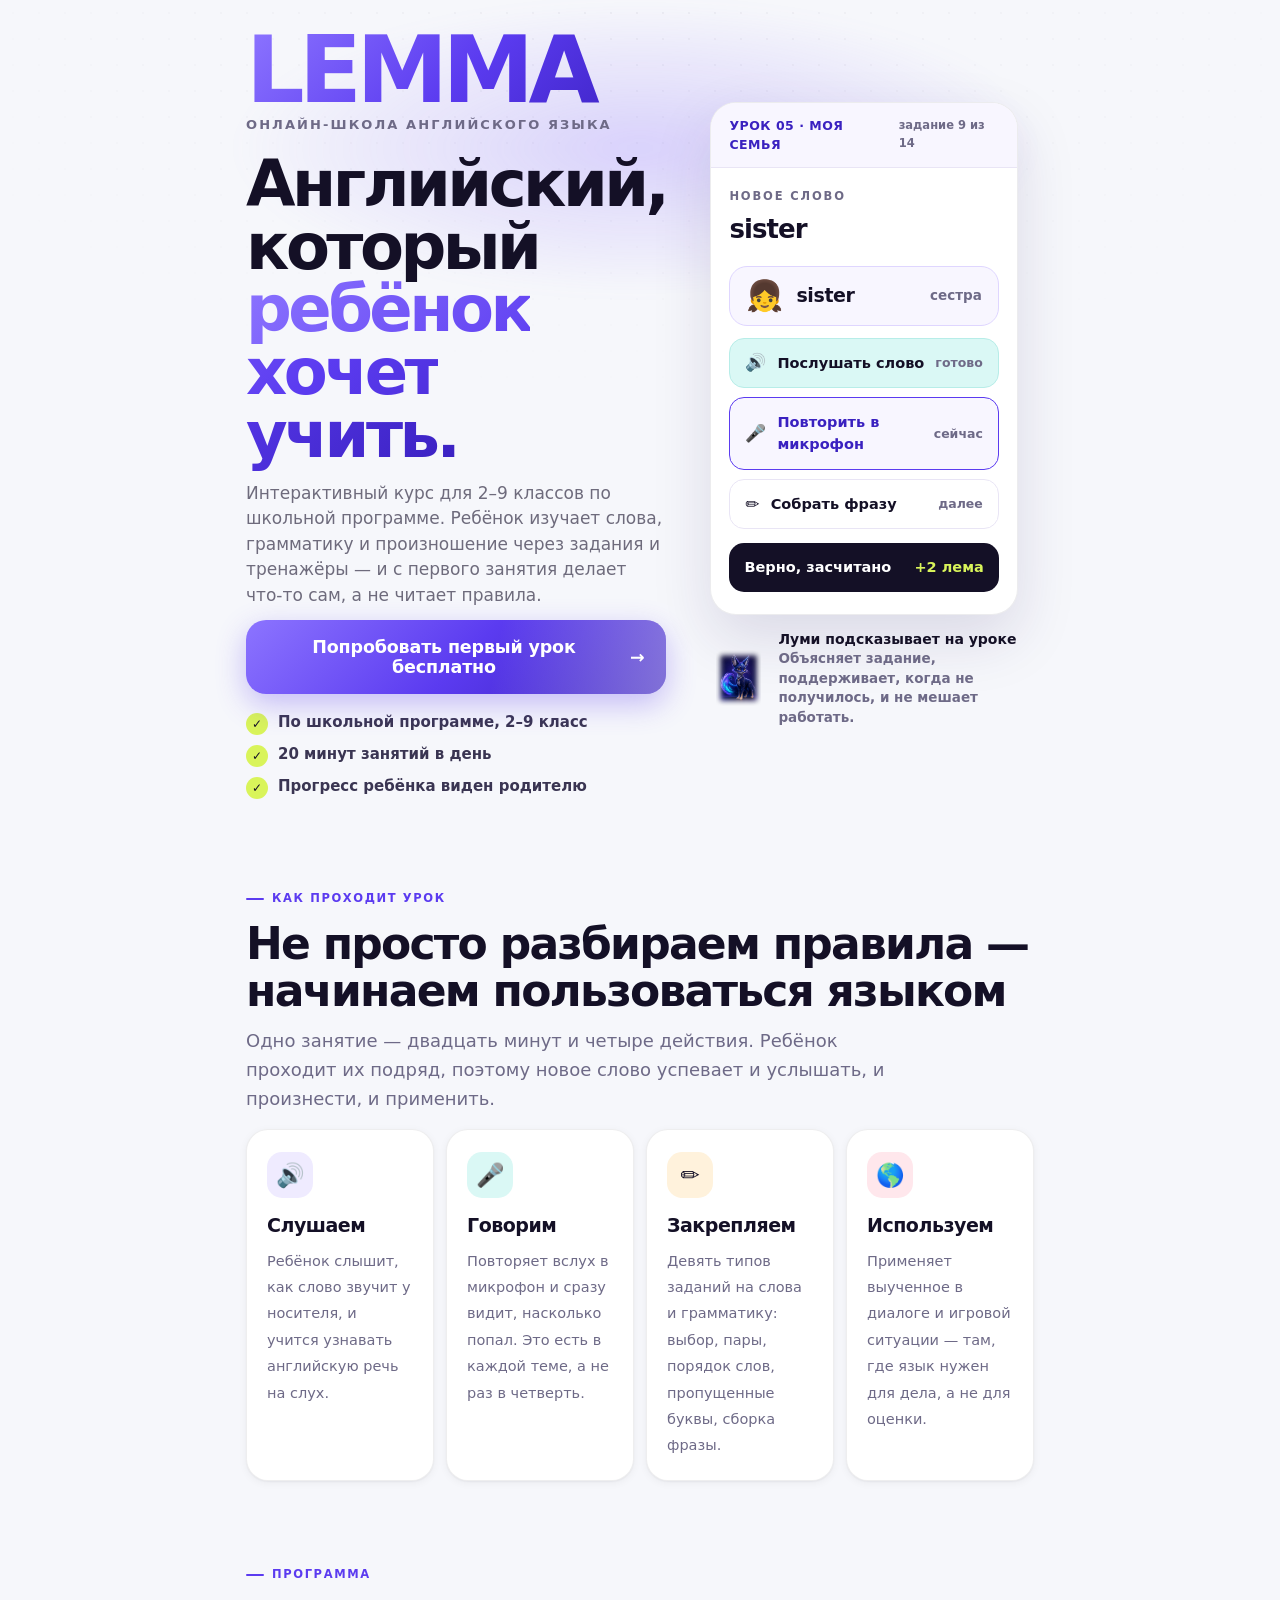
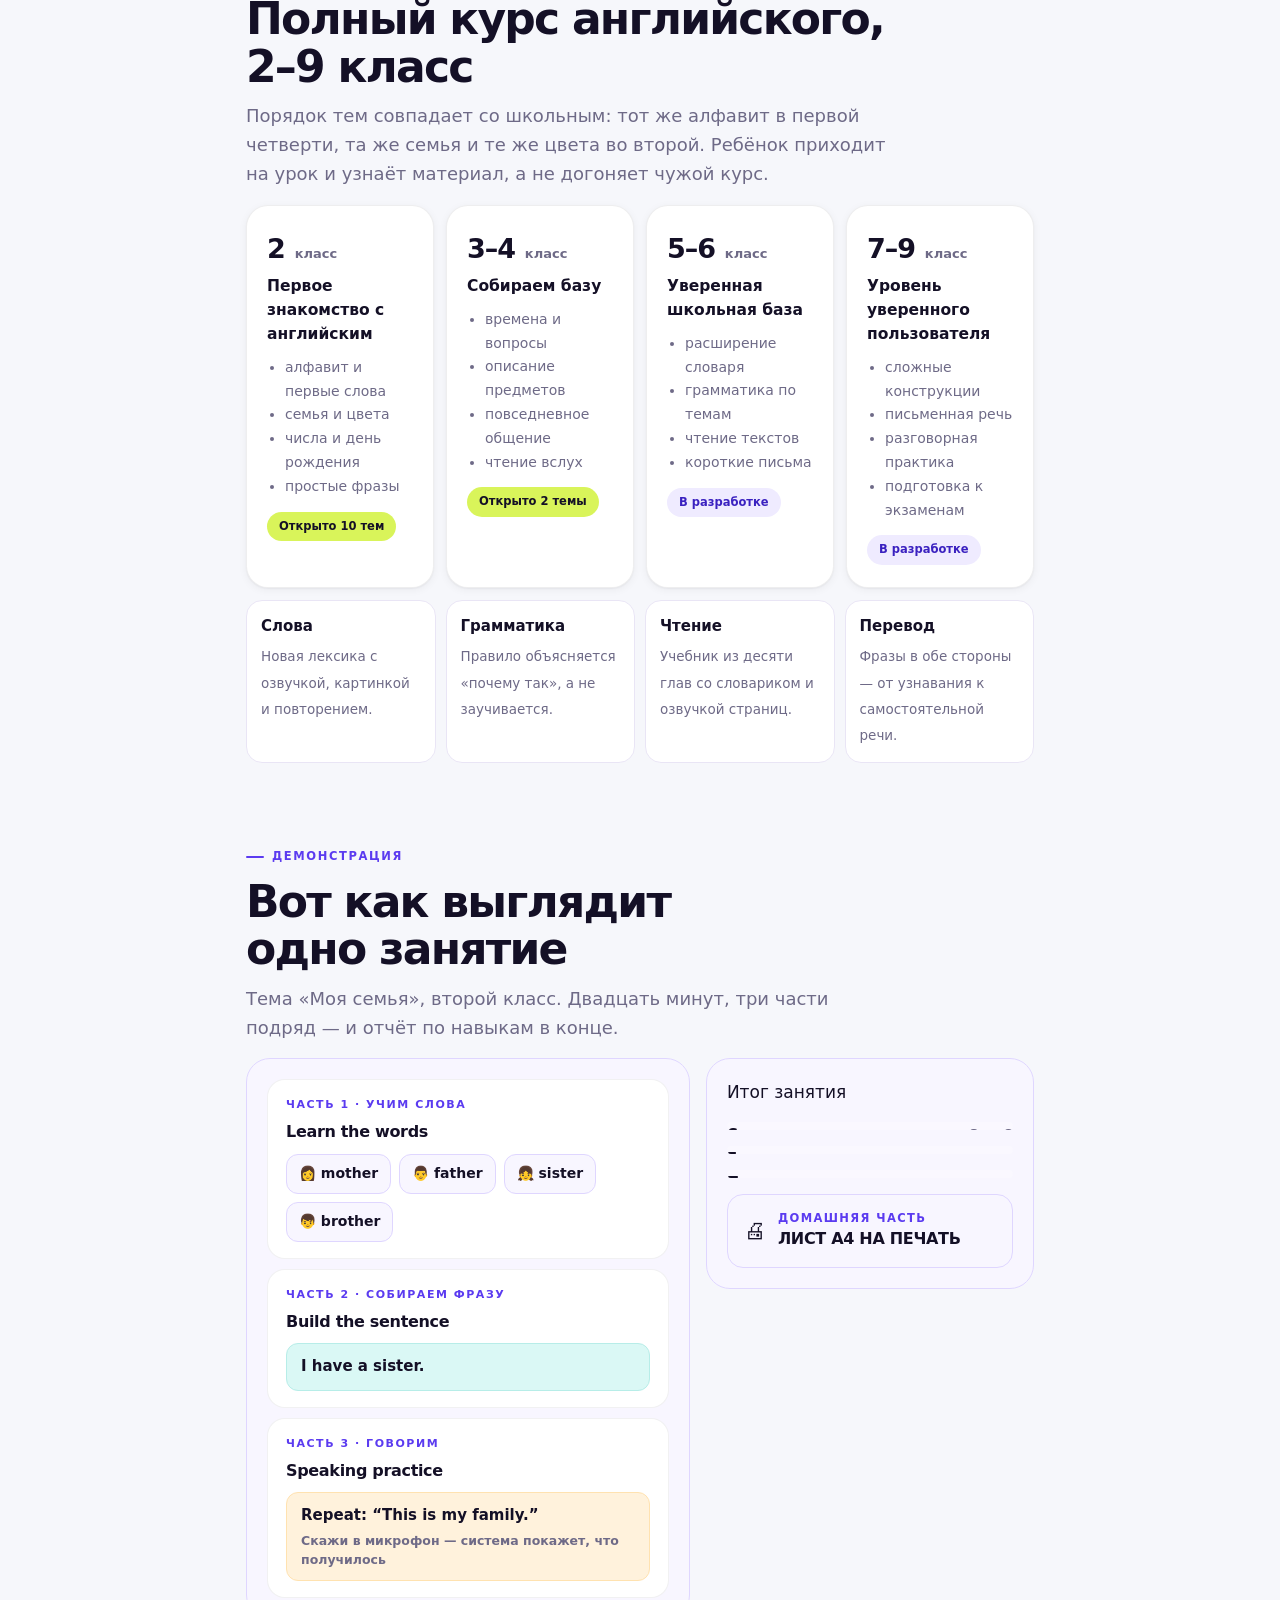
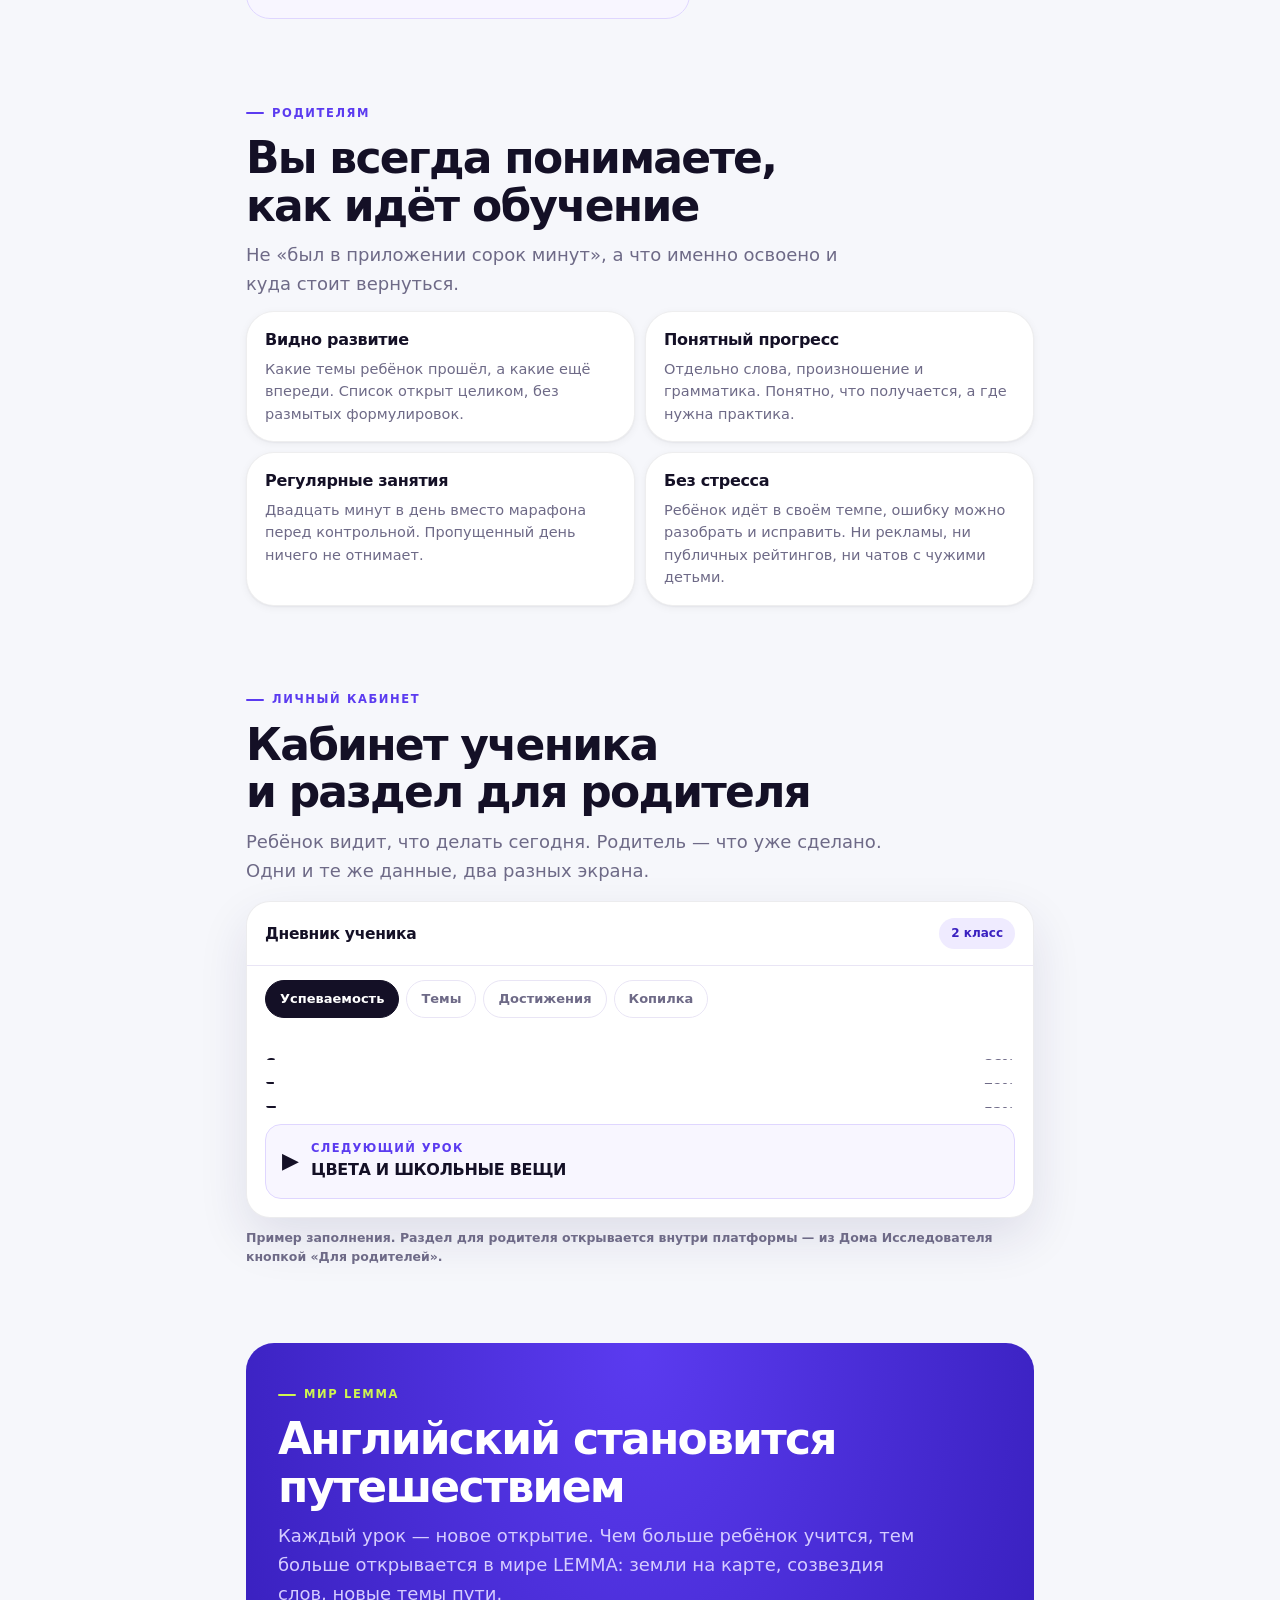
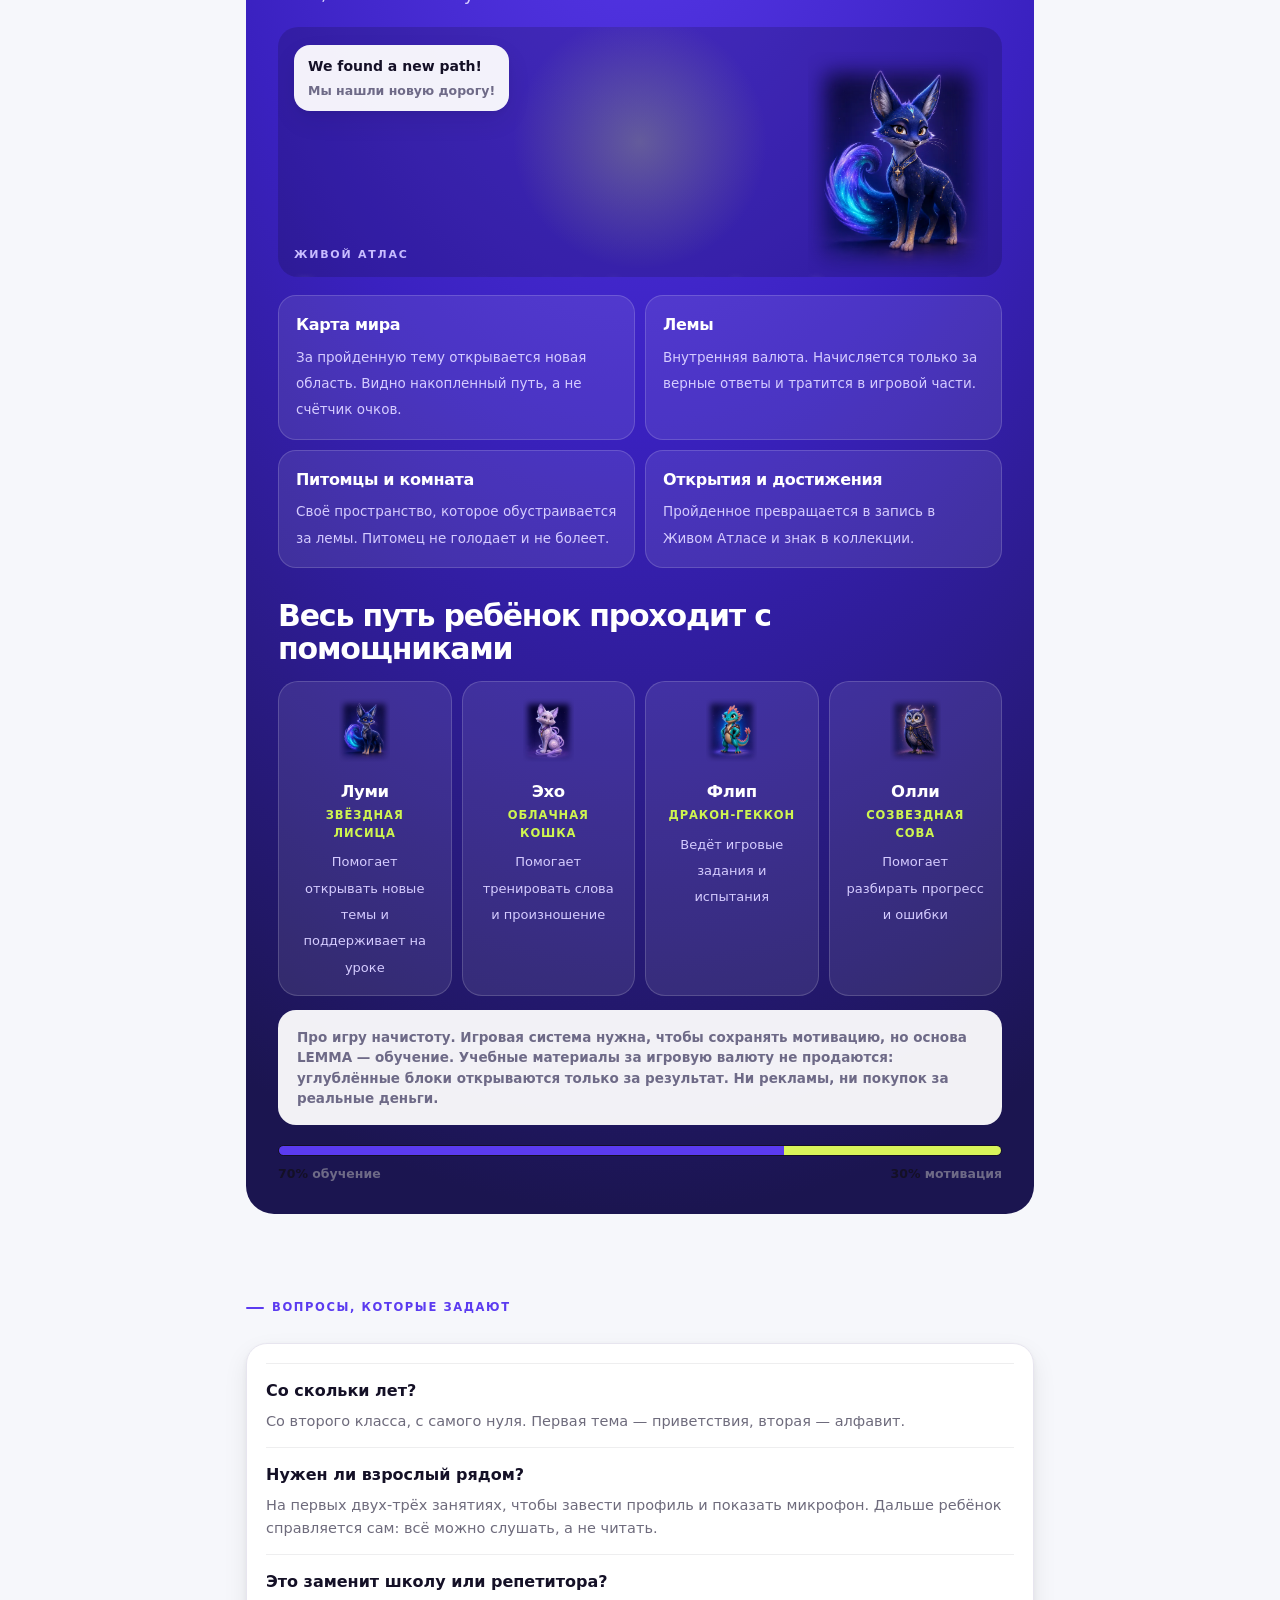
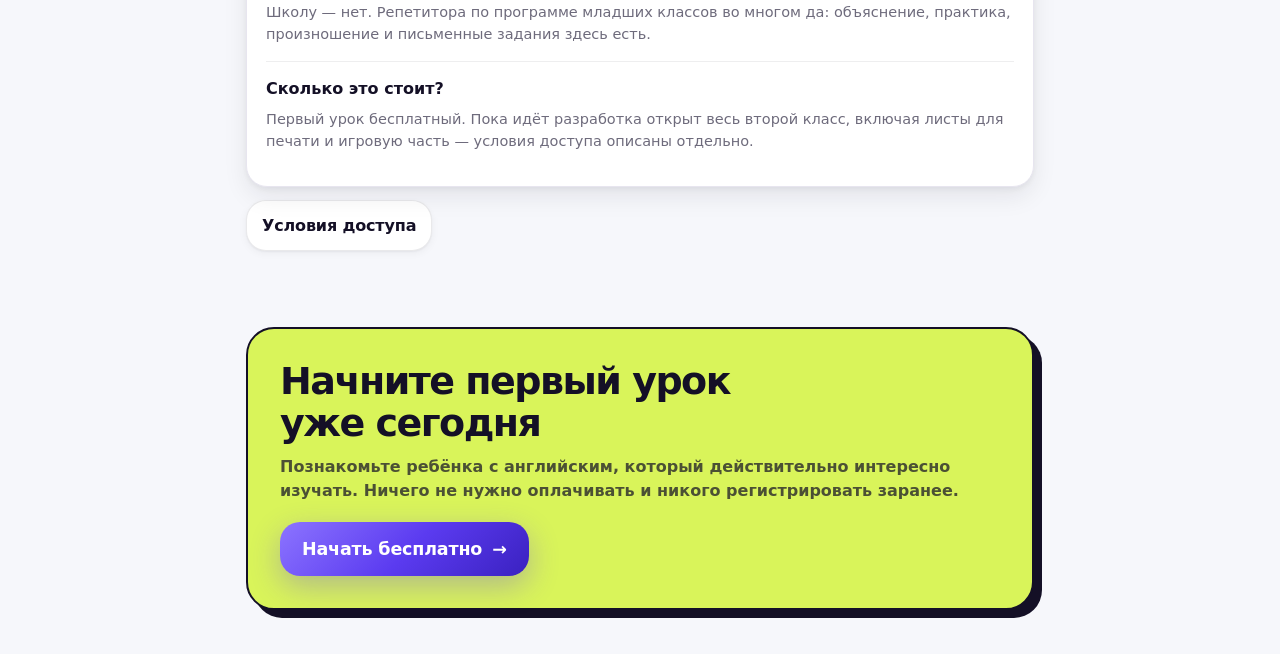
==== commit f0451d03: "Merge 042900bd7c47a639da91b80144f4bc0c8913d332 into 47c779e13bbc0614e41ce849940bd9a1a1e14fc4" ====
--- a/index.html
+++ b/index.html
@@ -2731,6 +2731,7 @@
   body.lesson-mode .lesson-result-card .q{font-size:24px;line-height:32px}
 }
 </style>
+<link rel="stylesheet" href="assets/ux-v2-phase1.css">
 </head>
 <body>
 
@@ -11675,5 +11676,7 @@
   go(DIAG?"diag":((entered||hasProgress())?"den":"home"),true);
 }catch(e){go(DIAG?"diag":"den",true);}
 </script>
+<script src="assets/ux-v2-core.js"></script><script src="assets/ux-v2-book.js"></script><script src="assets/ux-v2-ui1.js"></script><script src="assets/ux-v2-ui2.js"></script>
+<script src="assets/ux-v2-result.js"></script>
 </body>
 </html>
--- a/assets/ux-v2-phase1.css
+++ b/assets/ux-v2-phase1.css
@@ -0,0 +1 @@
+:root{--u:#654cf2;--bg:#f6f7fb;--mut:#6e6b7c;--line:#e7e5ef;--lime:#d9f45a}body.ux2{background:var(--bg)}body.ux2 .dnav,body.ux2 .mnav,body.ux2:not(.lesson-mode) .top{display:none!important}#ux2{display:none;max-width:1120px;margin:auto;padding:22px 18px 100px}#ux2.on{display:block}.us{display:none}.us.on{display:block}.k{font-size:12px;font-weight:900;letter-spacing:.1em;text-transform:uppercase;color:var(--u)}.title{font-size:clamp(32px,5vw,52px);line-height:1.04;margin:7px 0}.lead{color:var(--mut);line-height:1.5}.grid{display:grid;grid-template-columns:1.5fr .75fr;gap:20px}.mission{background:linear-gradient(135deg,#5d47e5,#8976ff);color:#fff;border-radius:28px;padding:27px;box-shadow:0 18px 45px #372a7822}.mission h2{font-size:clamp(29px,4vw,44px);margin:10px 0 3px}.uxstage{font-size:18px;font-weight:800}.bar{height:8px;background:#ffffff35;border-radius:99px;overflow:hidden;margin-top:16px}.bar i{display:block;height:100%;background:var(--lime)}.meta{display:flex;gap:14px;flex-wrap:wrap;margin:14px 0;font-size:13px;font-weight:800}.primary{width:100%;min-height:54px;border:0;border-radius:15px;background:var(--lime);font-weight:950;font-size:16px}.card{background:#fff;border:1px solid var(--line);border-radius:21px;padding:19px;margin-top:15px}.card h3{margin:0 0 6px}.card p{margin:0;color:var(--mut)}.quick{display:grid;gap:8px;margin-top:12px}.quick button,.material{border:1px solid var(--line);background:#fafafe;border-radius:14px;padding:12px;text-align:left;font-weight:850}.back{border:0;background:none;color:var(--u);font-weight:900;padding:8px 0}.unit{margin:23px 0}.ul{font-size:12px;font-weight:900;color:var(--mut);text-transform:uppercase;margin-bottom:9px}.nodes,.steps{display:grid;gap:9px}.node,.step{display:grid;grid-template-columns:42px 1fr auto;gap:11px;align-items:center;width:100%;text-align:left;background:#fff;border:1px solid var(--line);border-radius:17px;padding:13px}.node.cur,.step.cur{border-color:#9986ff}.node.lock,.step.lock{opacity:.55}.node.rev{border-style:dashed;background:#f9f7ff}.ico{width:40px;height:40px;border-radius:50%;display:grid;place-items:center;background:#efedf5;font-weight:900}.cur .ico{background:var(--u);color:#fff}.nm{font-weight:900}.sub{font-size:12px;color:var(--mut)}.state{font-size:11px;font-weight:900;background:#f1eff6;border-radius:99px;padding:6px 8px}.mini{border:0;background:var(--u);color:#fff;border-radius:11px;padding:9px 11px;font-weight:900}.materials{display:grid;grid-template-columns:repeat(3,1fr);gap:8px;margin-top:11px}.nav2{position:fixed;z-index:90;left:50%;bottom:max(10px,env(safe-area-inset-bottom));transform:translateX(-50%);width:min(700px,calc(100% - 24px));height:64px;display:grid;grid-template-columns:repeat(4,1fr);padding:5px;background:#fffffff2;border:1px solid var(--line);border-radius:20px;box-shadow:0 12px 35px #201b4422}.nav2 button{border:0;background:none;border-radius:14px;color:var(--mut);font-size:11px;font-weight:850}.nav2 button b{display:block;font-size:19px}.nav2 button.on{background:#efecff;color:#4d38cf}body.lesson-mode .nav2{display:none!important}body.lesson-mode.ux2 .wrap{max-width:840px;padding-top:0}#uxbar{display:flex;gap:10px;align-items:center;position:sticky;top:0;z-index:50;background:#f6f7fbf2;padding:10px 0;border-bottom:1px solid var(--line)}#uxbar .x{width:42px;height:42px;border:1px solid var(--line);background:#fff;border-radius:13px;font-size:19px}#uxbar .mid{flex:1;min-width:0}#uxbar .ttl{font-weight:900;white-space:nowrap;overflow:hidden;text-overflow:ellipsis}#uxbar small{color:var(--mut)}#uxlp{height:5px;background:#e5e2ed;border-radius:99px;overflow:hidden;margin-bottom:14px}#uxlp i{display:block;height:100%;background:var(--u)}body.lesson-mode.ux2 .lhead .r1,body.lesson-mode.ux2 .lhead .ring{display:none}body.lesson-mode.ux2 #nextbar button{min-height:54px;border-radius:15px;font-weight:900}@media(min-width:980px){.nav2{left:20px;top:50%;bottom:auto;transform:translateY(-50%);width:105px;height:auto;grid-template-columns:1fr}.nav2 button{min-height:68px}#ux2{padding-left:135px}}@media(max-width:760px){#ux2{padding:15px 13px calc(90px + env(safe-area-inset-bottom))}.grid{grid-template-columns:1fr}.title{font-size:34px}.mission{padding:21px}.node,.step{grid-template-columns:40px 1fr}.node .state,.step .mini{grid-column:2;justify-self:start}.materials{grid-template-columns:1fr}body.lesson-mode.ux2 .wrap{padding:0 13px 90px}}
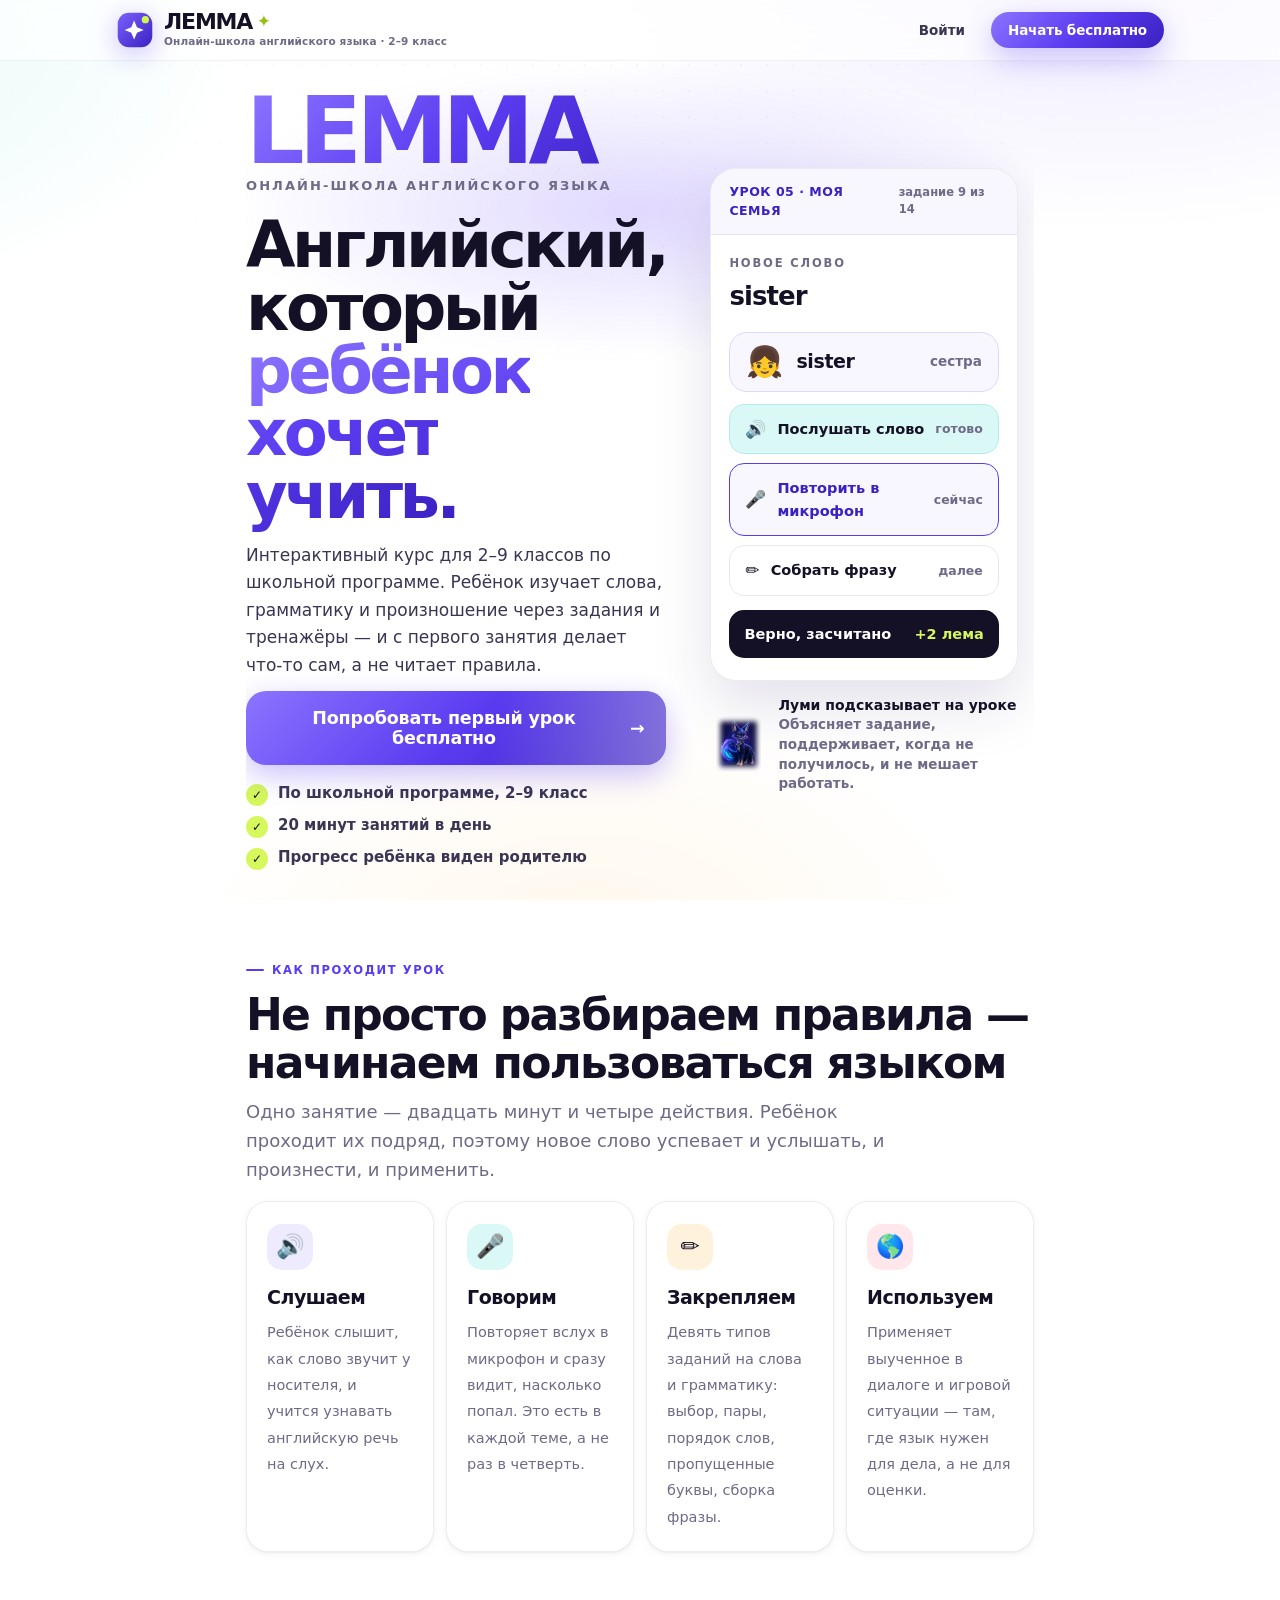
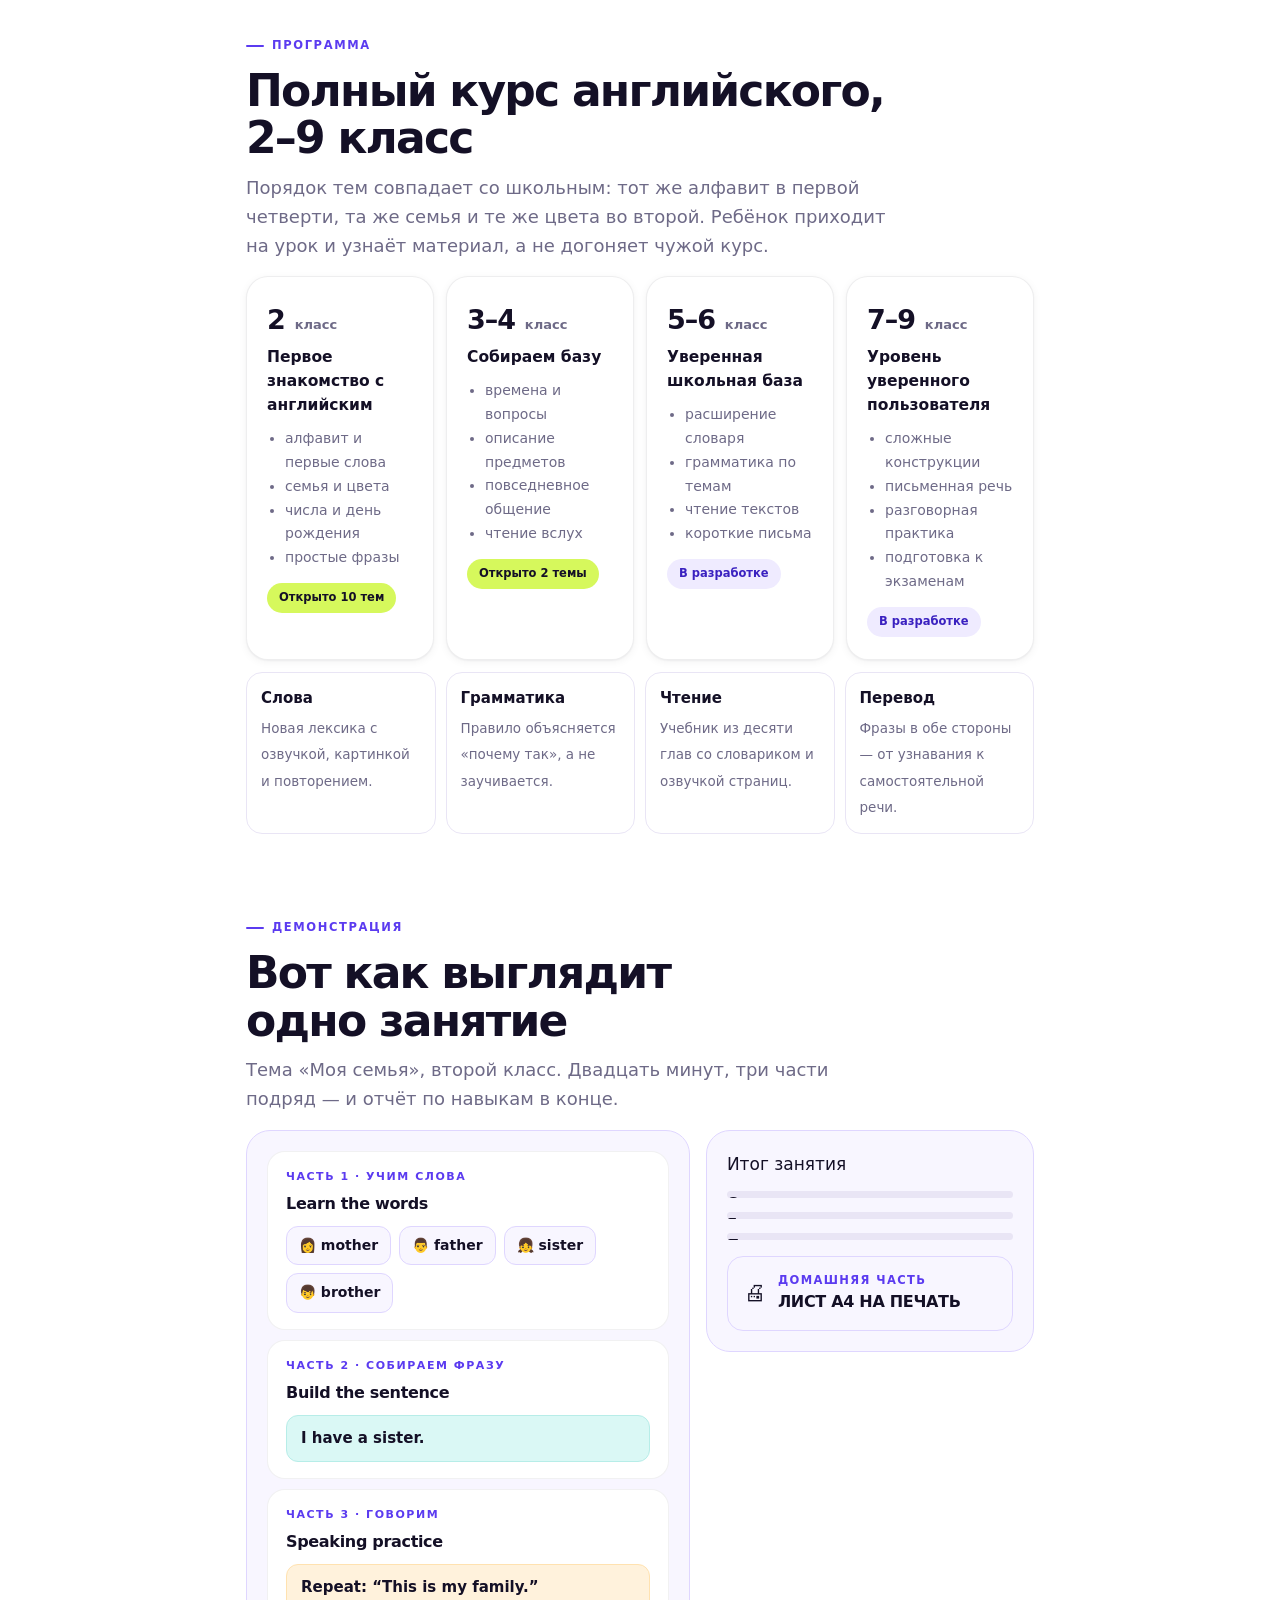
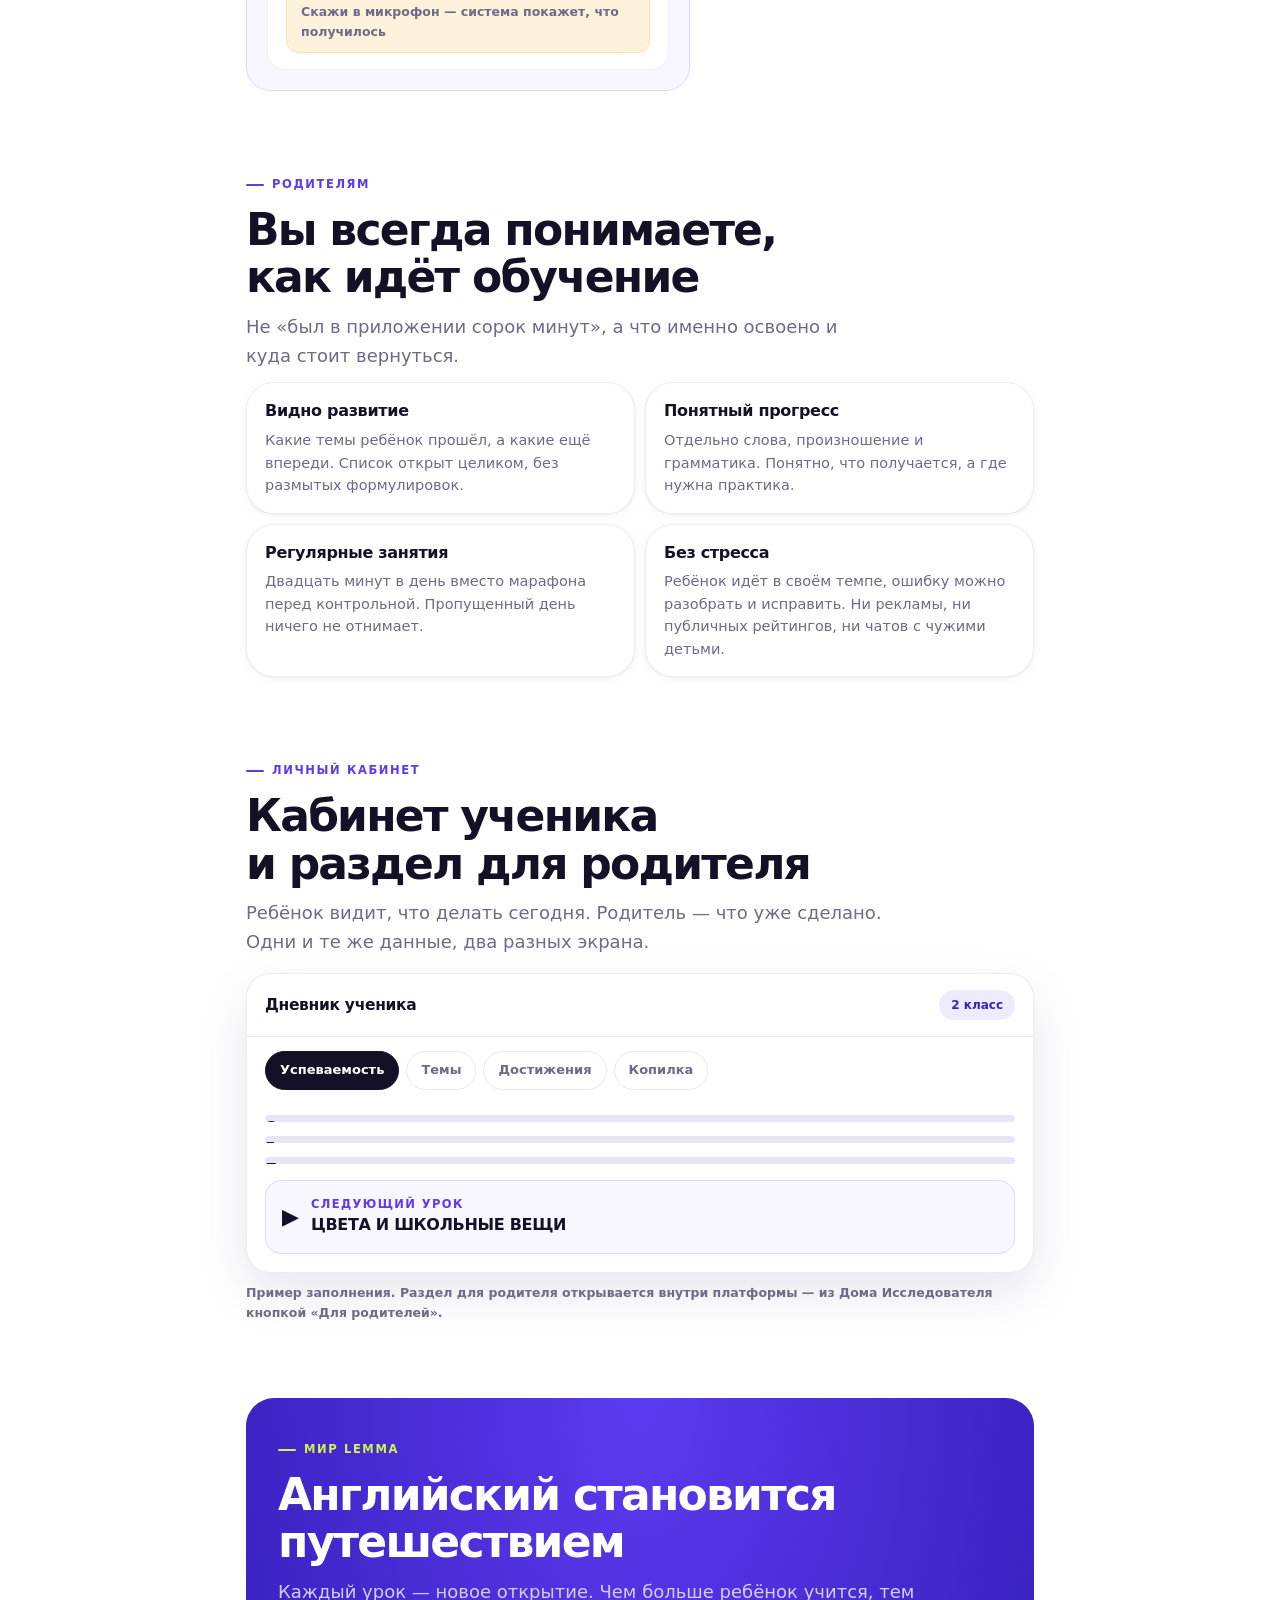
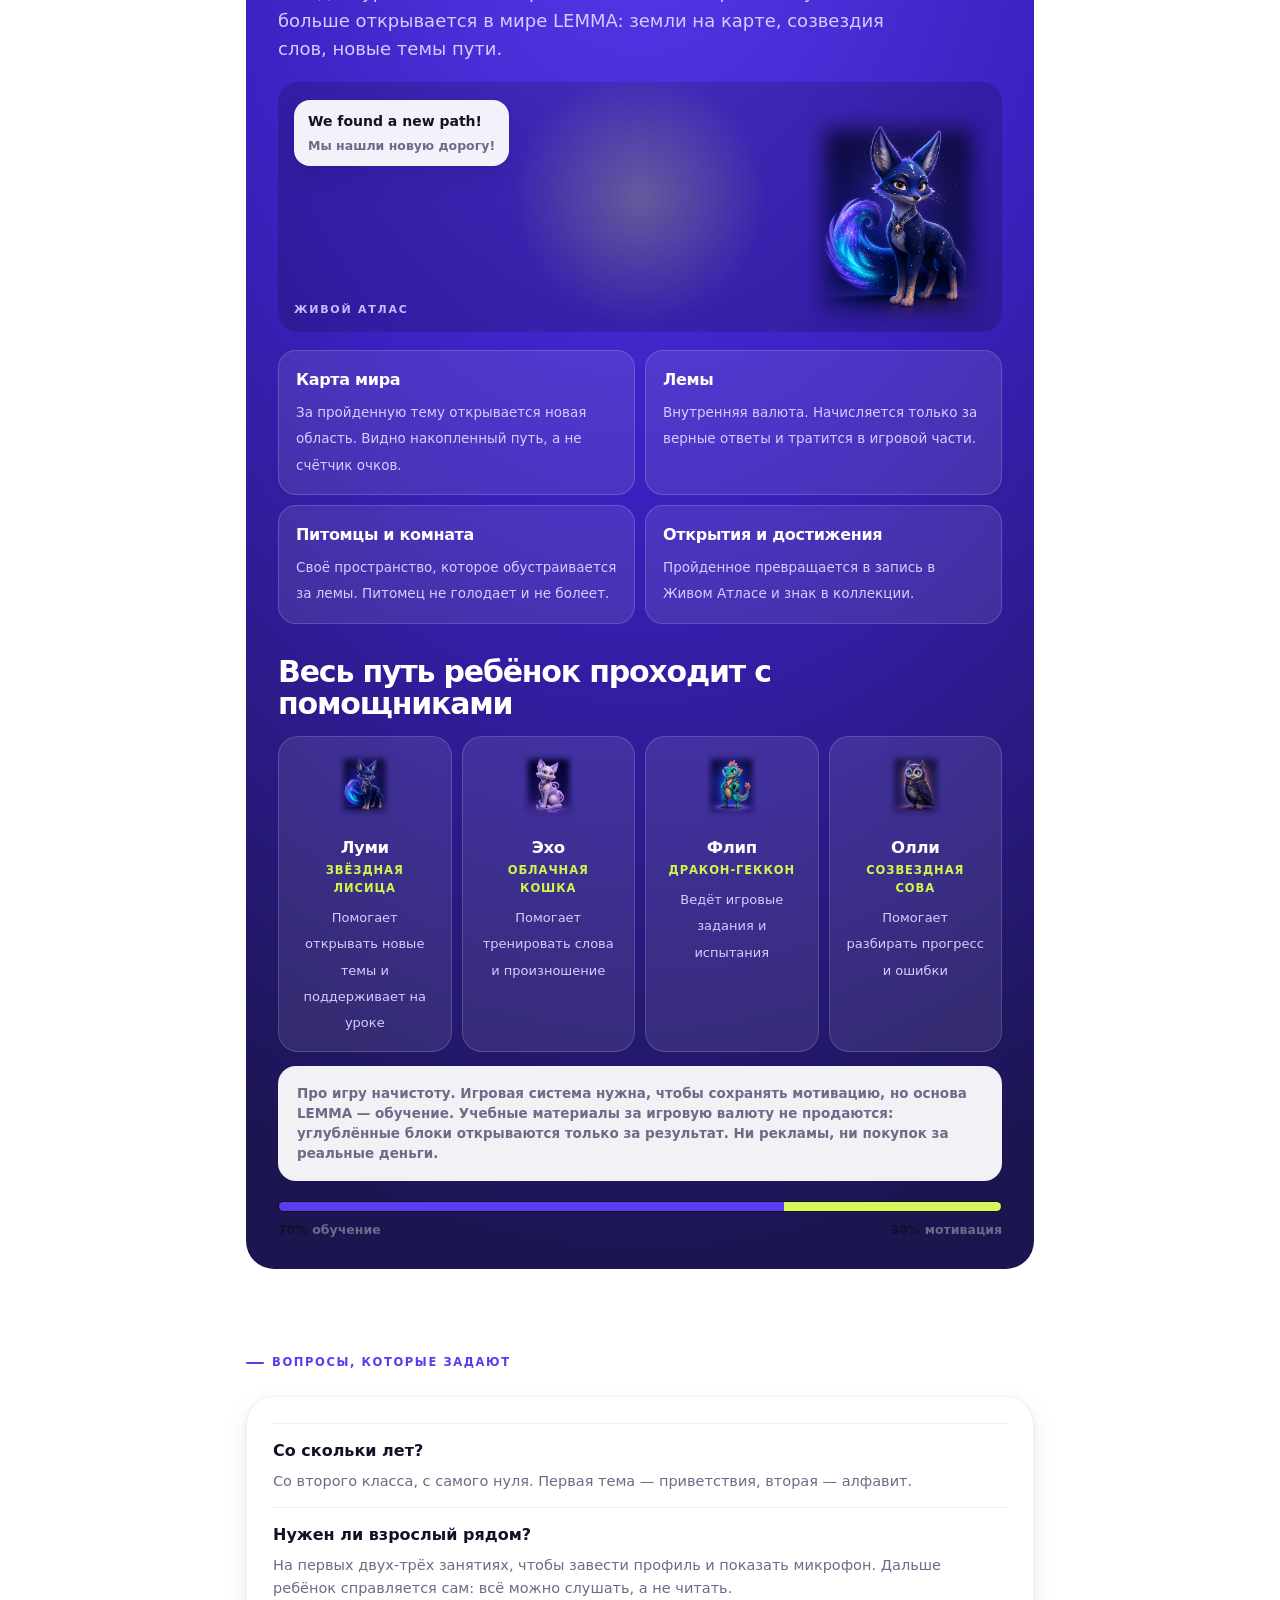
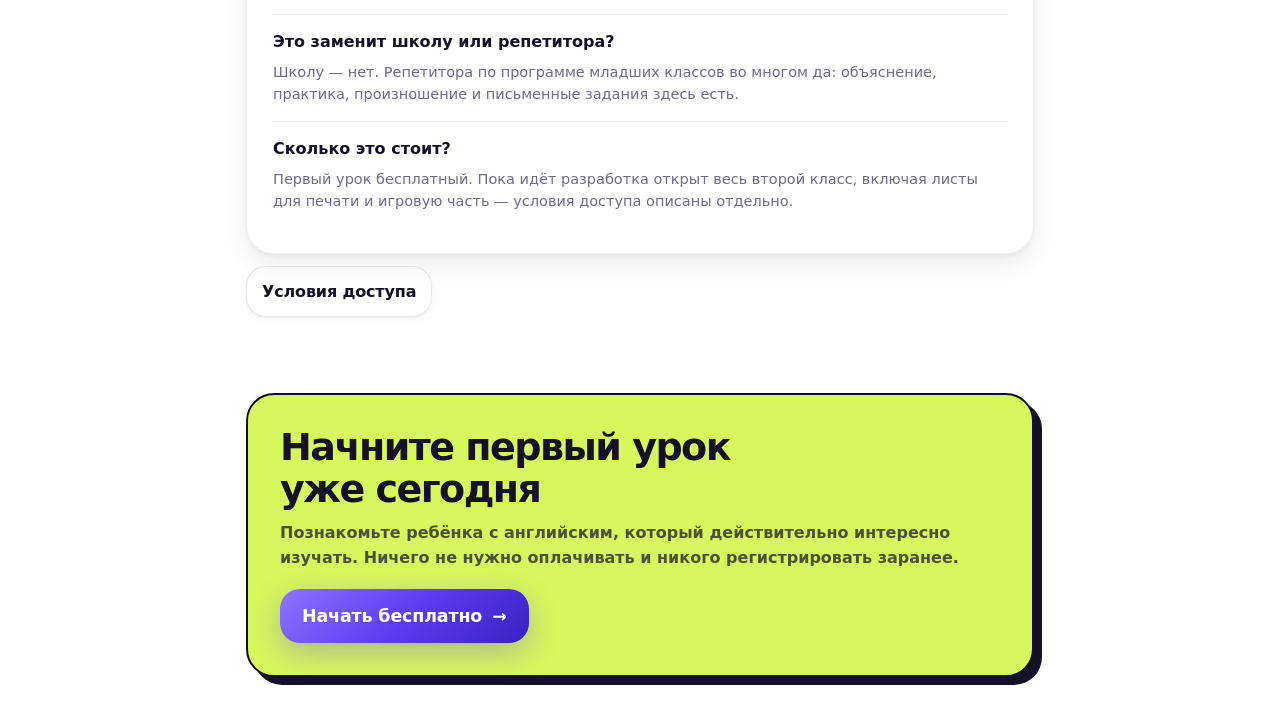
==== commit f8b0723a: "release: LEMMA v1.57.0" ====
--- a/index.html
+++ b/index.html
@@ -5,6 +5,7 @@
 <meta name="viewport" content="width=device-width, initial-scale=1, viewport-fit=cover">
 <meta name="color-scheme" content="light">
 <meta name="theme-color" content="#FFFFFF">
+<meta name="application-version" content="1.57.0">
 <title>ЛЕММА — английский язык, 2–9 класс</title>
 <style>
 @font-face{font-family:'Manrope Local';font-style:normal;font-display:swap;font-weight:200 800;
@@ -1705,7 +1706,7 @@
 .chip.on{background:var(--grad);color:#fff;border-color:transparent;box-shadow:var(--glow)}
 
 /* ---------- герой ---------- */
-.hero{position:relative;padding:22px 0 6px}
+.hero{position:relative;padding:22px 0 6px;overflow-x:clip}
 .hero:before{
   content:"";position:absolute;left:-24%;right:-24%;top:-70px;height:420px;z-index:-1;
   background:radial-gradient(50% 50% at 50% 50%,rgba(124,92,255,.24),transparent 70%);
@@ -2498,6 +2499,19 @@
 .topic-material span{display:block;font-size:11px;line-height:16px;font-weight:500;color:var(--ux-muted);margin-top:1px}
 .topic-material .tm-go{color:#9A94AA;font-size:16px;font-weight:700}
 .topic-materials-empty{font-size:12px;line-height:18px;color:var(--ux-muted);font-weight:500;padding:16px 0}
+.topic-book-quick{display:none;width:100%;min-height:60px;margin-top:12px;padding:10px 13px;
+  grid-template-columns:38px minmax(0,1fr) auto;gap:11px;align-items:center;text-align:left;
+  border:1px solid #DDD5FF;border-radius:12px;background:linear-gradient(135deg,#F4F0FF,#FFFDF8);
+  color:var(--ux-ink);box-shadow:0 6px 18px rgba(74,47,212,.07)}
+.topic-book-quick .tbq-icon{width:38px;height:38px;border-radius:10px;display:grid;place-items:center;
+  background:var(--ux-violet);color:#fff}
+.topic-book-quick .tbq-icon svg{width:20px;height:20px;fill:none;stroke:currentColor;stroke-width:1.8;
+  stroke-linecap:round;stroke-linejoin:round}
+.topic-book-quick b{display:block;font-size:13px;line-height:18px;font-weight:700}
+.topic-book-quick span{display:block;font-size:10px;line-height:15px;font-weight:500;color:var(--ux-muted);margin-top:1px}
+.topic-book-quick>.tbq-icon{display:grid;color:#fff;margin-top:0}
+.topic-book-quick>.tbq-go{color:var(--ux-violet-dark);margin-top:0}
+.topic-book-quick .tbq-go{font-size:18px;color:var(--ux-violet-dark);font-weight:700}
 
 .topic-advanced-wrap{width:calc((100% - 24px)*.6666667);margin-top:24px}
 .topic-advanced-wrap:empty{display:none}
@@ -2559,6 +2573,7 @@
   .topic-progress-card .tp-copy{font-size:10px;line-height:14px;margin:0}.topic-progress-card .tp-track{grid-column:1/-1;
     height:6px;margin-top:8px}.topic-progress-card .tp-foot{grid-column:2;grid-row:1/span 2;align-self:center;margin:0}
   .topic-progress-card .tp-foot span{display:none}.topic-progress-card .tp-foot b{font-size:14px;line-height:20px}
+  .topic-book-quick{display:grid}
   .topic-body-grid{margin-top:16px}.topic-section-head{min-height:24px;margin-bottom:8px}.topic-section-head h2{font-size:18px;line-height:24px}
   .topic-section-head p{display:none}.topic-stage-list{gap:8px}
   .topic-stage{min-height:76px;grid-template-columns:36px minmax(0,1fr) auto;column-gap:10px;padding:10px 12px;border-radius:12px}
@@ -2689,6 +2704,67 @@
 body.lesson-mode .lesson-result-card>div:first-child{font-size:34px!important;letter-spacing:6px!important}
 .lesson-family-result-art{width:216px;height:144px;display:block;object-fit:cover;object-position:center 42%;
   margin:0 auto 12px;border-radius:14px;background:#F3EEFF}
+.lesson-hello-theory-art,.lesson-hello-task-art{height:144px;margin:0 0 16px;border-radius:12px;
+  overflow:hidden;background:#F4EEFF}
+.lesson-hello-theory-art img,.lesson-hello-task-art img{width:100%;height:100%;display:block;object-fit:cover}
+.lesson-hello-theory-art img{object-position:center 40%}.lesson-hello-task-art img{object-position:center 42%}
+.lesson-hello-feedback-art{width:52px;height:52px;flex:0 0 52px;order:-1;border-radius:50%;object-fit:cover;
+  border:2px solid #fff;box-shadow:0 3px 10px rgba(45,35,88,.10)}
+body.lesson-mode .fb.good .lesson-hello-feedback-art{background:#EEF9E8}
+body.lesson-mode .fb.bad .lesson-hello-feedback-art{background:#F2ECFF}
+.lesson-hello-result-art{width:216px;height:144px;display:block;object-fit:cover;object-position:center 38%;
+  margin:0 auto 12px;border-radius:14px;background:#F3EEFF}
+.hello-situation-drop{padding:0!important;overflow:hidden;position:relative;min-height:118px!important;background:#F3EEFF!important}
+.hello-situation-drop .big{display:block!important;width:100%;height:82px;font-size:0!important;background-size:cover;background-position:center 40%}
+.hello-situation-drop:nth-child(1) .big{background-image:url("assets/topics/hello/hello-greeting-v1.webp")}
+.hello-situation-drop:nth-child(2) .big{background-image:url("assets/topics/hello/hello-goodbye-v1.webp")}
+.hello-situation-drop .cap{display:block;padding:8px 9px 9px;font-size:12px;line-height:16px;font-weight:700}
+.bookfig.hello-book-art img{aspect-ratio:3/2;object-fit:cover;object-position:center 42%}
+.lb-photo.family-book-photo{min-height:0;border:0;padding:0;display:block;overflow:hidden;background:#F3EEFF}
+.lb-photo.family-book-photo img{display:block;width:100%;aspect-ratio:16/9;object-fit:cover;object-position:center 48%}
+
+/* PHASE 2A.2: единый нейтральный didactic-слой вместо legacy emoji-сцен.
+   Сюжетные изображения v2 используют собственные классы выше и не затрагиваются. */
+.didactic-badge{width:38px;height:38px;border-radius:10px;background:#F2EEFF;color:#4A2FD4;
+  display:grid;place-items:center;font-size:15px;line-height:18px;font-weight:800;letter-spacing:.01em}
+.lb-object .didactic-badge,.lb-variant .didactic-badge{margin:0 auto 6px}
+.task-visual.is-didactic{padding:12px;background:#F8F7FC}
+.didactic-visual{display:flex;flex-wrap:wrap;justify-content:center;gap:7px}
+.didactic-token{min-height:34px;display:inline-flex;align-items:center;justify-content:center;padding:6px 10px;
+  border:1px solid #D9D4E8;border-radius:9px;background:#fff;color:#4B4560;font-size:13px;line-height:18px;font-weight:700}
+.didactic-symbol{width:72px;height:72px;margin:auto;display:grid;place-items:center;border:2px solid #D9D4E8;
+  border-radius:12px;background:#fff;color:#211A3B;font-size:36px;line-height:1;font-weight:800}
+.drop.didactic-drop{min-height:84px;display:grid;place-items:center;align-content:center;background:#fff}
+.drop.didactic-drop .big{width:48px;height:32px;margin:0 auto 6px;border-radius:8px;background:var(--didactic-swatch,transparent)}
+.drop.didactic-drop .big:empty:not([style]){display:none}
+
+/* Phase 2A correction: textbook screens use the same accepted desktop shell
+   as Main, Path and Topic. Mobile keeps its existing header and bottom nav. */
+@media(min-width:900px){
+  body:has(#s-book:not(.hidden)) .top,body:has(#s-chapter:not(.hidden)) .top{position:fixed;left:0;top:0;bottom:0;
+    width:216px;height:100vh;border-right:1px solid var(--ux-line);border-bottom:0;background:#fff;box-shadow:none}
+  body:has(#s-book:not(.hidden)) .top-in,body:has(#s-chapter:not(.hidden)) .top-in{height:100%;max-width:none;
+    padding:24px 16px 16px;display:flex;flex-direction:column;align-items:stretch;gap:0}
+  body:has(#s-book:not(.hidden)) .brandrow,body:has(#s-chapter:not(.hidden)) .brandrow{margin-bottom:28px;gap:10px}
+  body:has(#s-book:not(.hidden)) .logo,body:has(#s-chapter:not(.hidden)) .logo{width:40px;height:40px}
+  body:has(#s-book:not(.hidden)) .mark,body:has(#s-chapter:not(.hidden)) .mark{font-size:22px;line-height:24px;font-weight:800}
+  body:has(#s-book:not(.hidden)) .tagline,body:has(#s-chapter:not(.hidden)) .tagline{font-size:9px;line-height:14px}
+  body:has(#s-book:not(.hidden)) .dnav,body:has(#s-chapter:not(.hidden)) .dnav{display:flex;flex-direction:column;margin:0;gap:4px}
+  body:has(#s-book:not(.hidden)) .dnav button,body:has(#s-chapter:not(.hidden)) .dnav button{width:184px;height:40px;
+    display:flex;align-items:center;gap:12px;text-align:left;border-radius:8px;padding:0 12px;font-size:14px;line-height:20px;
+    font-weight:600;color:#57516F}
+  body:has(#s-book:not(.hidden)) .dnav button .dn-ic,body:has(#s-chapter:not(.hidden)) .dnav button .dn-ic{width:20px;height:20px;
+    display:grid;place-items:center;flex:0 0 20px}
+  body:has(#s-book:not(.hidden)) .dnav svg,body:has(#s-chapter:not(.hidden)) .dnav svg{width:20px;height:20px;fill:none;
+    stroke:currentColor;stroke-width:1.8;stroke-linecap:round;stroke-linejoin:round}
+  body:has(#s-book:not(.hidden)) .dnav button.on,body:has(#s-chapter:not(.hidden)) .dnav button.on{background:#EFEBFF;
+    color:var(--ux-violet-dark)}
+  body:has(#s-book:not(.hidden)) .wallet,body:has(#s-chapter:not(.hidden)) .wallet{margin:auto 0 0;width:184px;height:40px;
+    border-radius:8px;padding:0 12px;background:#F3F0FF;color:var(--ux-violet-dark);border:1px solid #E4DEFF;
+    box-shadow:none;text-align:left;font-size:14px;line-height:20px;font-weight:600}
+  body:has(#s-book:not(.hidden)) .wrap,body:has(#s-chapter:not(.hidden)) .wrap{max-width:none;margin:0 0 0 216px;
+    padding:0 32px 48px;min-height:100vh}
+}
 body.lesson-mode .lesson-result-card .q{margin:14px 0 5px!important;font-size:28px;line-height:36px;font-weight:700;letter-spacing:-.03em}
 body.lesson-mode .lesson-result-card>p:not(.q){font-size:14px!important;line-height:20px;color:var(--lesson-muted)!important}
 body.lesson-mode .lesson-result-card .earned{margin:20px 0 0;padding:16px;border-radius:12px;background:#F3F0FF;
@@ -2707,9 +2783,11 @@
   body.lesson-mode .wrap{max-width:none;padding:0 16px calc(112px + env(safe-area-inset-bottom))}
   #s-lesson{max-width:none}
   #s-lesson .lhead{height:68px;margin:0 -16px;padding:0 16px}
-  .lesson-focus-row{height:54px;grid-template-columns:36px minmax(0,1fr) auto;gap:10px}
+  .lesson-focus-row{height:54px;grid-template-columns:36px minmax(0,1fr) 34px;gap:10px}
   .lesson-exit{width:36px;height:36px;border-radius:9px;font-size:23px}
-  .lesson-focus-title{font-size:13px;line-height:18px}.lesson-focus-count{font-size:11px;line-height:16px}
+  .lesson-focus-title{display:block;width:100%;max-width:100%;font-size:13px;line-height:18px;text-align:left;
+    overflow:hidden;text-overflow:ellipsis;white-space:nowrap}
+  .lesson-focus-count{width:34px;font-size:11px;line-height:16px;text-align:right}
   body.lesson-mode #area{margin-top:16px}
   body.lesson-mode.lesson-focused-theory #area .tsect.lesson-current-theory{padding:18px 16px;border-radius:12px}
   body.lesson-mode .tsect h3{font-size:20px;line-height:27px;margin-bottom:12px}
@@ -2718,20 +2796,22 @@
   body.lesson-mode .trule{padding:11px 13px;font-size:13px;line-height:19px}
   body.lesson-mode .hear{min-height:38px;font-size:12px}
   .lesson-family-theory-art{height:116px;margin-bottom:14px}.lesson-family-task-art{height:100px;margin-bottom:14px}
+  .lesson-hello-theory-art{height:116px;margin-bottom:14px}.lesson-hello-task-art{height:104px;margin-bottom:14px}
   body.lesson-mode #area>.task-card{min-height:0;padding:20px 16px 22px;border-radius:12px}
   body.lesson-mode .task-card .q{margin:7px 0 16px;font-size:20px;line-height:27px}
   body.lesson-mode .task-card .opt,body.lesson-mode .task-card .tf button{min-height:48px;padding:11px 13px;
     border-radius:10px;font-size:14px;line-height:20px}
   .lesson-family-feedback-art{width:46px;height:46px;flex-basis:46px}
+  .lesson-hello-feedback-art{width:46px;height:46px;flex-basis:46px}
   body.lesson-mode #nextbar{min-height:88px;padding:18px 16px calc(16px + env(safe-area-inset-bottom))}
   body.lesson-mode #nextbar .cta{height:48px;border-radius:10px}
   body.lesson-mode.lesson-result-mode #area{min-height:calc(100dvh - 98px)}
   body.lesson-mode.lesson-result-mode #area>.lesson-result-card{max-width:none;padding:28px 20px;border-radius:12px}
   .lesson-family-result-art{width:180px;height:120px;margin-bottom:8px}
+  .lesson-hello-result-art{width:180px;height:120px;margin-bottom:8px}
   body.lesson-mode .lesson-result-card .q{font-size:24px;line-height:32px}
 }
 </style>
-<link rel="stylesheet" href="assets/ux-v2-phase1.css">
 </head>
 <body>
 
@@ -3102,6 +3182,11 @@
     </section>
     <aside class="topic-progress-card" id="t-progress" aria-label="Прогресс темы"></aside>
   </div>
+  <button class="topic-book-quick" id="topic-book-quick" type="button" hidden>
+    <span class="tbq-icon" aria-hidden="true"><svg viewBox="0 0 24 24"><path d="M4 5.5A2.5 2.5 0 0 1 6.5 3H11v16H6.5A2.5 2.5 0 0 0 4 21.5v-16Z"/><path d="M20 5.5A2.5 2.5 0 0 0 17.5 3H13v16h4.5a2.5 2.5 0 0 1 2.5 2.5v-16Z"/></svg></span>
+    <span><b>Учебник и материалы</b><span>Открыть объяснение темы без долгого поиска</span></span>
+    <span class="tbq-go">→</span>
+  </button>
   <div class="topic-body-grid">
     <main class="topic-route-panel">
       <div class="topic-section-head"><h2 id="t-route-title">Учебный маршрут</h2><p id="t-route-note"></p></div>
@@ -3933,6 +4018,7 @@
 const SR=window.SpeechRecognition||window.webkitSpeechRecognition||null;
 /* распознавание речи работает только на защищённом соединении.
    Файл, открытый с диска, и встроенные браузеры микрофон не дают. */
+const APP_VERSION="1.57.0";
 const SECURE=(location.protocol==="https:"||location.hostname==="localhost"
   ||location.hostname==="127.0.0.1"||location.protocol==="capacitor:");
 const MIC_OK=!!SR&&SECURE;
@@ -3999,26 +4085,12 @@
   return {delta:d,total:Math.max(now,before)};}
 
 /* ===================== ИЛЛЮСТРАЦИИ ===================== */
-const ART={
- bk_review2_scene:`<svg viewBox="0 0 640 360" width="100%" role="img" aria-label="Временная сцена Review 2: семья готовится к празднику дома"><defs><linearGradient id="r2bg" x1="0" y1="0" x2="1" y2="1"><stop offset="0" stop-color="#F4EFFF"/><stop offset="1" stop-color="#FFF4DE"/></linearGradient></defs><rect width="640" height="360" rx="22" fill="url(#r2bg)"/><rect x="22" y="28" width="410" height="282" rx="18" fill="#fff" stroke="#8E79D7" stroke-width="3"/><line x1="228" y1="28" x2="228" y2="310" stroke="#D7CDEE" stroke-width="3"/><line x1="22" y1="170" x2="432" y2="170" stroke="#D7CDEE" stroke-width="3"/><text x="52" y="55" font-size="17" font-weight="700" fill="#58428F">bedroom</text><text x="255" y="55" font-size="17" font-weight="700" fill="#58428F">bathroom</text><text x="52" y="198" font-size="17" font-weight="700" fill="#58428F">kitchen</text><text x="255" y="198" font-size="17" font-weight="700" fill="#58428F">living room</text><text x="465" y="55" font-size="17" font-weight="700" fill="#58428F">garden</text><text x="485" y="258" font-size="17" font-weight="700" fill="#58428F">tree house</text><text x="58" y="112" font-size="42">👵 👴</text><text x="267" y="112" font-size="42">👨 👦</text><text x="58" y="255" font-size="42">👩 👧</text><text x="258" y="258" font-size="38">🎂 🎈 🎁</text><text x="478" y="115" font-size="44">🌳</text><text x="505" y="220" font-size="43">🏡</text><g transform="translate(452 138)"><circle cx="0" cy="0" r="12" fill="#ef4444"/><circle cx="28" cy="0" r="12" fill="#3b82f6"/><circle cx="56" cy="0" r="12" fill="#22c55e"/><circle cx="84" cy="0" r="12" fill="#eab308"/><circle cx="0" cy="30" r="12" fill="#111827"/><circle cx="28" cy="30" r="12" fill="#fff" stroke="#999"/><circle cx="56" cy="30" r="12" fill="#f97316"/><circle cx="84" cy="30" r="12" fill="#ec4899"/></g><text x="34" y="338" font-size="15" font-weight="700" fill="#6C5A91">Временная смысловая сцена · Family + Colours + Home + Birthday</text></svg>`,
- bk_world:`<svg viewBox="0 0 320 210" width="100%" role="img" aria-label="Луми у вывесок на английском"><defs><linearGradient id="sky_bk_world" x1="0" y1="0" x2="0" y2="1"><stop offset="0" stop-color="#1B1550"/><stop offset="1" stop-color="#3B2C86"/></linearGradient><linearGradient id="warm_bk_world" x1="0" y1="0" x2="1" y2="1"><stop offset="0" stop-color="#FFF3DC"/><stop offset="1" stop-color="#FFE0E8"/></linearGradient><linearGradient id="mint_bk_world" x1="0" y1="0" x2="1" y2="1"><stop offset="0" stop-color="#E3FBF7"/><stop offset="1" stop-color="#E8E2FF"/></linearGradient><radialGradient id="glow_bk_world" cx="50%" cy="42%" r="58%"><stop offset="0" stop-color="#fff" stop-opacity=".85"/><stop offset="1" stop-color="#fff" stop-opacity="0"/></radialGradient><filter id="soft_bk_world" x="-20%" y="-20%" width="140%" height="140%"><feDropShadow dx="0" dy="6" stdDeviation="7" flood-color="#1B1550" flood-opacity=".22"/></filter></defs><rect width="320" height="210" rx="12" fill="url(#sky_bk_world)"/><circle cx="28" cy="30" r="1.8" fill="#fff" opacity="0.8"/><circle cx="78" cy="18" r="1.3" fill="#fff" opacity="0.6"/><circle cx="250" cy="26" r="2" fill="#fff" opacity="0.85"/><circle cx="300" cy="60" r="1.5" fill="#fff" opacity="0.6"/><circle cx="46" cy="88" r="1.2" fill="#fff" opacity="0.5"/><circle cx="288" cy="128" r="1.6" fill="#fff" opacity="0.55"/><circle cx="196" cy="16" r="1.4" fill="#fff" opacity="0.7"/><circle cx="128" cy="34" r="1.1" fill="#fff" opacity="0.45"/><ellipse cx="160" cy="196" rx="140" ry="14" fill="#000" opacity=".22"/><g stroke="#111018" stroke-width="2.5"><rect x="16" y="88" width="74" height="88" rx="8" fill="#F7F4FF"/><rect x="26" y="100" width="54" height="26" rx="6" fill="#4F32E8"/><rect x="26" y="134" width="24" height="20" rx="4" fill="#16C4B8"/><rect x="56" y="134" width="24" height="20" rx="4" fill="#16C4B8"/><rect x="100" y="62" width="66" height="114" rx="8" fill="#F7F4FF"/><rect x="110" y="76" width="46" height="26" rx="6" fill="#CFF64F"/><rect x="110" y="112" width="46" height="20" rx="4" fill="#EDE8FE"/><rect x="118" y="142" width="30" height="34" rx="4" fill="#FFB43A"/></g><text x="53" y="118" text-anchor="middle" font-family="Helvetica" font-size="13" font-weight="bold" fill="#fff">OPEN</text><text x="133" y="94" text-anchor="middle" font-family="Helvetica" font-size="14" font-weight="bold" fill="#111018">SALE</text><circle cx="286" cy="42" r="16" fill="#FFB43A" opacity=".9"/><image href="__CHAR_lumi_walking__" x="176" y="40" width="130" height="162" filter="url(#soft_bk_world)"/></svg>`,
- bk_letters:`<svg viewBox="0 0 320 210" width="100%" role="img" aria-label="Олли и буквы алфавита"><defs><linearGradient id="sky_bk_letters" x1="0" y1="0" x2="0" y2="1"><stop offset="0" stop-color="#1B1550"/><stop offset="1" stop-color="#3B2C86"/></linearGradient><linearGradient id="warm_bk_letters" x1="0" y1="0" x2="1" y2="1"><stop offset="0" stop-color="#FFF3DC"/><stop offset="1" stop-color="#FFE0E8"/></linearGradient><linearGradient id="mint_bk_letters" x1="0" y1="0" x2="1" y2="1"><stop offset="0" stop-color="#E3FBF7"/><stop offset="1" stop-color="#E8E2FF"/></linearGradient><radialGradient id="glow_bk_letters" cx="50%" cy="42%" r="58%"><stop offset="0" stop-color="#fff" stop-opacity=".85"/><stop offset="1" stop-color="#fff" stop-opacity="0"/></radialGradient><filter id="soft_bk_letters" x="-20%" y="-20%" width="140%" height="140%"><feDropShadow dx="0" dy="6" stdDeviation="7" flood-color="#1B1550" flood-opacity=".22"/></filter></defs><rect width="320" height="210" rx="12" fill="url(#mint_bk_letters)"/><circle cx="150" cy="96" r="86" fill="url(#glow_bk_letters)"/><g stroke="#111018" stroke-width="2.5" font-family="Helvetica" font-size="24" font-weight="bold" text-anchor="middle"><rect x="14" y="56" width="48" height="48" rx="12" fill="#4F32E8"/><text x="38" y="88" fill="#fff" stroke="none">a</text><rect x="14" y="112" width="48" height="48" rx="12" fill="#FFB43A"/><text x="38" y="144" fill="#111018" stroke="none">b</text><rect x="70" y="84" width="48" height="48" rx="12" fill="#16C4B8"/><text x="94" y="116" fill="#fff" stroke="none">c</text><rect x="70" y="140" width="48" height="48" rx="12" fill="#FF6F91"/><text x="94" y="172" fill="#fff" stroke="none">d</text><rect x="126" y="150" width="48" height="48" rx="12" fill="#CFF64F"/><text x="150" y="182" fill="#111018" stroke="none">e</text></g><image href="__CHAR_ollie_explaining__" x="186" y="24" width="124" height="154" filter="url(#soft_bk_letters)"/></svg>`,
- bk_silent:`<svg viewBox="0 0 320 210" width="100%" role="img" aria-label="Слова pin и pine"><defs><linearGradient id="sky_bk_silent" x1="0" y1="0" x2="0" y2="1"><stop offset="0" stop-color="#1B1550"/><stop offset="1" stop-color="#3B2C86"/></linearGradient><linearGradient id="warm_bk_silent" x1="0" y1="0" x2="1" y2="1"><stop offset="0" stop-color="#FFF3DC"/><stop offset="1" stop-color="#FFE0E8"/></linearGradient><linearGradient id="mint_bk_silent" x1="0" y1="0" x2="1" y2="1"><stop offset="0" stop-color="#E3FBF7"/><stop offset="1" stop-color="#E8E2FF"/></linearGradient><radialGradient id="glow_bk_silent" cx="50%" cy="42%" r="58%"><stop offset="0" stop-color="#fff" stop-opacity=".85"/><stop offset="1" stop-color="#fff" stop-opacity="0"/></radialGradient><filter id="soft_bk_silent" x="-20%" y="-20%" width="140%" height="140%"><feDropShadow dx="0" dy="6" stdDeviation="7" flood-color="#1B1550" flood-opacity=".22"/></filter></defs><rect width="320" height="210" rx="12" fill="url(#mint_bk_silent)"/><rect x="14" y="46" width="104" height="58" rx="14" fill="#fff" stroke="#111018" stroke-width="2.5"/><text x="66" y="86" text-anchor="middle" font-family="Helvetica" font-size="27" font-weight="bold" fill="#111018">pin</text><text x="66" y="122" text-anchor="middle" font-family="Helvetica" font-size="13" font-weight="bold" fill="#4F32E8">булавка</text><rect x="14" y="134" width="104" height="58" rx="14" fill="#EDE8FE" stroke="#4F32E8" stroke-width="2.5"/><text x="58" y="174" text-anchor="middle" font-family="Helvetica" font-size="27" font-weight="bold" fill="#111018">pin</text><text x="88" y="174" font-family="Helvetica" font-size="27" font-weight="bold" fill="#B4AECC">e</text><path d="M79 152 l20 30 M99 152 l-20 30" stroke="#FF6F91" stroke-width="3.5" stroke-linecap="round"/><rect x="128" y="86" width="56" height="34" rx="17" fill="#CFF64F" stroke="#111018" stroke-width="2.5"/><text x="156" y="109" text-anchor="middle" font-family="Helvetica" font-size="13" font-weight="bold" fill="#111018">сосна</text><image href="__CHAR_lumi_thinking__" x="196" y="40" width="112" height="139" filter="url(#soft_bk_silent)"/></svg>`,
- bk_hello:`<svg viewBox="0 0 320 210" width="100%" role="img" aria-label="Луми и Эхо здороваются"><defs><linearGradient id="sky_bk_hello" x1="0" y1="0" x2="0" y2="1"><stop offset="0" stop-color="#1B1550"/><stop offset="1" stop-color="#3B2C86"/></linearGradient><linearGradient id="warm_bk_hello" x1="0" y1="0" x2="1" y2="1"><stop offset="0" stop-color="#FFF3DC"/><stop offset="1" stop-color="#FFE0E8"/></linearGradient><linearGradient id="mint_bk_hello" x1="0" y1="0" x2="1" y2="1"><stop offset="0" stop-color="#E3FBF7"/><stop offset="1" stop-color="#E8E2FF"/></linearGradient><radialGradient id="glow_bk_hello" cx="50%" cy="42%" r="58%"><stop offset="0" stop-color="#fff" stop-opacity=".85"/><stop offset="1" stop-color="#fff" stop-opacity="0"/></radialGradient><filter id="soft_bk_hello" x="-20%" y="-20%" width="140%" height="140%"><feDropShadow dx="0" dy="6" stdDeviation="7" flood-color="#1B1550" flood-opacity=".22"/></filter></defs><rect width="320" height="210" rx="12" fill="url(#warm_bk_hello)"/><ellipse cx="160" cy="198" rx="146" ry="12" fill="#FF6F91" opacity=".18"/><image href="__CHAR_lumi_happy__" x="8" y="52" width="116" height="145" filter="url(#soft_bk_hello)"/><rect x="16" y="10" width="118" height="42" rx="16" fill="#4F32E8"/><path d="M46 52 l4 14 13-14 Z" fill="#4F32E8"/><text x="75" y="37" text-anchor="middle" font-family="Helvetica" font-size="17" font-weight="bold" fill="#fff">Hello!</text><rect x="182" y="12" width="122" height="42" rx="16" fill="#CFF64F" stroke="#111018" stroke-width="2.5"/><path d="M256 54 l4 14 13-14 Z" fill="#CFF64F" stroke="#111018" stroke-width="2.5"/><text x="243" y="39" text-anchor="middle" font-family="Helvetica" font-size="16" font-weight="bold" fill="#111018">Nice to meet you!</text><image href="__CHAR_echo_happy__" x="196" y="56" width="112" height="139" filter="url(#soft_bk_hello)"/></svg>`,
- bk_family:`<svg viewBox="0 0 320 210" width="100%" role="img" aria-label="Эхо и семья"><defs><linearGradient id="sky_bk_family" x1="0" y1="0" x2="0" y2="1"><stop offset="0" stop-color="#1B1550"/><stop offset="1" stop-color="#3B2C86"/></linearGradient><linearGradient id="warm_bk_family" x1="0" y1="0" x2="1" y2="1"><stop offset="0" stop-color="#FFF3DC"/><stop offset="1" stop-color="#FFE0E8"/></linearGradient><linearGradient id="mint_bk_family" x1="0" y1="0" x2="1" y2="1"><stop offset="0" stop-color="#E3FBF7"/><stop offset="1" stop-color="#E8E2FF"/></linearGradient><radialGradient id="glow_bk_family" cx="50%" cy="42%" r="58%"><stop offset="0" stop-color="#fff" stop-opacity=".85"/><stop offset="1" stop-color="#fff" stop-opacity="0"/></radialGradient><filter id="soft_bk_family" x="-20%" y="-20%" width="140%" height="140%"><feDropShadow dx="0" dy="6" stdDeviation="7" flood-color="#1B1550" flood-opacity=".22"/></filter></defs><rect width="320" height="210" rx="12" fill="url(#warm_bk_family)"/><ellipse cx="160" cy="198" rx="146" ry="12" fill="#4F32E8" opacity=".14"/><g stroke="#111018" stroke-width="2.5"><circle cx="40" cy="86" r="20" fill="#FF6F91"/><path d="M18 178 q0-46 22-46 t22 46 Z" fill="#FF6F91"/><circle cx="92" cy="78" r="23" fill="#4F32E8"/><path d="M66 178 q0-52 26-52 t26 52 Z" fill="#4F32E8"/><circle cx="144" cy="102" r="17" fill="#FFB43A"/><path d="M126 178 q0-38 18-38 t18 38 Z" fill="#FFB43A"/></g><g fill="#111018"><circle cx="34" cy="84" r="2.4"/><circle cx="46" cy="84" r="2.4"/><circle cx="85" cy="76" r="2.6"/><circle cx="99" cy="76" r="2.6"/><circle cx="139" cy="100" r="2.2"/><circle cx="149" cy="100" r="2.2"/></g><rect x="26" y="12" width="140" height="34" rx="17" fill="#fff" stroke="#111018" stroke-width="2.5"/><text x="96" y="35" text-anchor="middle" font-family="Helvetica" font-size="15" font-weight="bold" fill="#111018">This is my family</text><image href="__CHAR_echo_support__" x="196" y="48" width="114" height="142" filter="url(#soft_bk_family)"/></svg>`,
- bk_colours:`<svg viewBox="0 0 320 210" width="100%" role="img" aria-label="Флип и краски"><defs><linearGradient id="sky_bk_colours" x1="0" y1="0" x2="0" y2="1"><stop offset="0" stop-color="#1B1550"/><stop offset="1" stop-color="#3B2C86"/></linearGradient><linearGradient id="warm_bk_colours" x1="0" y1="0" x2="1" y2="1"><stop offset="0" stop-color="#FFF3DC"/><stop offset="1" stop-color="#FFE0E8"/></linearGradient><linearGradient id="mint_bk_colours" x1="0" y1="0" x2="1" y2="1"><stop offset="0" stop-color="#E3FBF7"/><stop offset="1" stop-color="#E8E2FF"/></linearGradient><radialGradient id="glow_bk_colours" cx="50%" cy="42%" r="58%"><stop offset="0" stop-color="#fff" stop-opacity=".85"/><stop offset="1" stop-color="#fff" stop-opacity="0"/></radialGradient><filter id="soft_bk_colours" x="-20%" y="-20%" width="140%" height="140%"><feDropShadow dx="0" dy="6" stdDeviation="7" flood-color="#1B1550" flood-opacity=".22"/></filter></defs><rect width="320" height="210" rx="12" fill="url(#mint_bk_colours)"/><ellipse cx="160" cy="198" rx="146" ry="12" fill="#16C4B8" opacity=".2"/><path d="M76 46 q66-14 92 28 q18 42-30 56 q-22 6-18 20 q4 17-20 17 q-62 0-76-48 q-14-54 52-73 Z" fill="#fff" stroke="#111018" stroke-width="2.5"/><circle cx="70" cy="76" r="13" fill="#FF3B3B" stroke="#111018" stroke-width="2"/><circle cx="112" cy="68" r="13" fill="#FFB43A" stroke="#111018" stroke-width="2"/><circle cx="140" cy="100" r="13" fill="#2FBF5B" stroke="#111018" stroke-width="2"/><circle cx="56" cy="120" r="13" fill="#4F32E8" stroke="#111018" stroke-width="2"/><circle cx="100" cy="132" r="13" fill="#111018"/><rect x="14" y="164" width="182" height="30" rx="15" fill="#CFF64F" stroke="#111018" stroke-width="2.5"/><text x="105" y="185" text-anchor="middle" font-family="Helvetica" font-size="14" font-weight="bold" fill="#111018">a red pen · a blue bag</text><image href="__CHAR_flip_playing__" x="192" y="32" width="122" height="152" filter="url(#soft_bk_colours)"/></svg>`,
- bk_house:`<svg viewBox="0 0 320 210" width="100%" role="img" aria-label="Эхо и дом в разрезе"><defs><linearGradient id="sky_bk_house" x1="0" y1="0" x2="0" y2="1"><stop offset="0" stop-color="#1B1550"/><stop offset="1" stop-color="#3B2C86"/></linearGradient><linearGradient id="warm_bk_house" x1="0" y1="0" x2="1" y2="1"><stop offset="0" stop-color="#FFF3DC"/><stop offset="1" stop-color="#FFE0E8"/></linearGradient><linearGradient id="mint_bk_house" x1="0" y1="0" x2="1" y2="1"><stop offset="0" stop-color="#E3FBF7"/><stop offset="1" stop-color="#E8E2FF"/></linearGradient><radialGradient id="glow_bk_house" cx="50%" cy="42%" r="58%"><stop offset="0" stop-color="#fff" stop-opacity=".85"/><stop offset="1" stop-color="#fff" stop-opacity="0"/></radialGradient><filter id="soft_bk_house" x="-20%" y="-20%" width="140%" height="140%"><feDropShadow dx="0" dy="6" stdDeviation="7" flood-color="#1B1550" flood-opacity=".22"/></filter></defs><rect width="320" height="210" rx="12" fill="url(#warm_bk_house)"/><path d="M14 74 L92 26 L170 74 Z" fill="#FF6F91" stroke="#111018" stroke-width="2.5" stroke-linejoin="round"/><rect x="26" y="74" width="132" height="104" rx="6" fill="#fff" stroke="#111018" stroke-width="2.5"/><line x1="92" y1="74" x2="92" y2="178" stroke="#111018" stroke-width="2.5"/><line x1="26" y1="126" x2="158" y2="126" stroke="#111018" stroke-width="2.5"/><rect x="34" y="84" width="50" height="34" rx="5" fill="#EDE8FE"/><text x="59" y="105" text-anchor="middle" font-family="Helvetica" font-size="9.5" font-weight="bold" fill="#4F32E8">bedroom</text><rect x="100" y="84" width="50" height="34" rx="5" fill="#16C4B8" opacity=".35"/><text x="125" y="105" text-anchor="middle" font-family="Helvetica" font-size="9.5" font-weight="bold" fill="#0C7F77">bathroom</text><rect x="34" y="134" width="50" height="34" rx="5" fill="#FFB43A" opacity=".4"/><text x="59" y="155" text-anchor="middle" font-family="Helvetica" font-size="9.5" font-weight="bold" fill="#8A5A00">kitchen</text><rect x="100" y="134" width="50" height="34" rx="5" fill="#CFF64F" opacity=".55"/><text x="125" y="155" text-anchor="middle" font-family="Helvetica" font-size="9" font-weight="bold" fill="#111018">living room</text><image href="__CHAR_echo_neutral__" x="194" y="46" width="116" height="144" filter="url(#soft_bk_house)"/></svg>`,
- bk_numbers:`<svg viewBox="0 0 320 210" width="100%" role="img" aria-label="Флип и торт со свечами"><defs><linearGradient id="sky_bk_numbers" x1="0" y1="0" x2="0" y2="1"><stop offset="0" stop-color="#1B1550"/><stop offset="1" stop-color="#3B2C86"/></linearGradient><linearGradient id="warm_bk_numbers" x1="0" y1="0" x2="1" y2="1"><stop offset="0" stop-color="#FFF3DC"/><stop offset="1" stop-color="#FFE0E8"/></linearGradient><linearGradient id="mint_bk_numbers" x1="0" y1="0" x2="1" y2="1"><stop offset="0" stop-color="#E3FBF7"/><stop offset="1" stop-color="#E8E2FF"/></linearGradient><radialGradient id="glow_bk_numbers" cx="50%" cy="42%" r="58%"><stop offset="0" stop-color="#fff" stop-opacity=".85"/><stop offset="1" stop-color="#fff" stop-opacity="0"/></radialGradient><filter id="soft_bk_numbers" x="-20%" y="-20%" width="140%" height="140%"><feDropShadow dx="0" dy="6" stdDeviation="7" flood-color="#1B1550" flood-opacity=".22"/></filter></defs><rect width="320" height="210" rx="12" fill="url(#sky_bk_numbers)"/><circle cx="28" cy="30" r="1.8" fill="#fff" opacity="0.8"/><circle cx="78" cy="18" r="1.3" fill="#fff" opacity="0.6"/><circle cx="250" cy="26" r="2" fill="#fff" opacity="0.85"/><circle cx="300" cy="60" r="1.5" fill="#fff" opacity="0.6"/><circle cx="46" cy="88" r="1.2" fill="#fff" opacity="0.5"/><circle cx="288" cy="128" r="1.6" fill="#fff" opacity="0.55"/><circle cx="196" cy="16" r="1.4" fill="#fff" opacity="0.7"/><circle cx="128" cy="34" r="1.1" fill="#fff" opacity="0.45"/><ellipse cx="160" cy="196" rx="140" ry="14" fill="#000" opacity=".22"/><g stroke="#111018" stroke-width="2.5"><rect x="16" y="118" width="140" height="56" rx="10" fill="#FF6F91"/><path d="M16 132 q18 12 35 0 t35 0 t35 0 t35 0" fill="#fff"/><rect x="16" y="144" width="140" height="30" fill="#FFB43A"/></g><g stroke="#111018" stroke-width="2.2"><rect x="44" y="86" width="7" height="30" rx="3" fill="#fff"/><rect x="82" y="80" width="7" height="36" rx="3" fill="#fff"/><rect x="120" y="86" width="7" height="30" rx="3" fill="#fff"/></g><g fill="#FFB43A"><path d="M47.5 86 q8-12 0-20 q-8 8 0 20Z"/><path d="M85.5 80 q8-12 0-20 q-8 8 0 20Z"/><path d="M123.5 86 q8-12 0-20 q-8 8 0 20Z"/></g><rect x="14" y="24" width="52" height="30" rx="15" fill="#4F32E8"/><text x="40" y="45" text-anchor="middle" font-family="Helvetica" font-size="15" font-weight="bold" fill="#fff">one</text><rect x="76" y="18" width="54" height="30" rx="15" fill="#16C4B8"/><text x="103" y="39" text-anchor="middle" font-family="Helvetica" font-size="15" font-weight="bold" fill="#fff">two</text><image href="__CHAR_flip_excited__" x="186" y="34" width="126" height="157" filter="url(#soft_bk_numbers)"/></svg>`,
- bk_class:`<svg viewBox="0 0 320 210" width="100%" role="img" aria-label="Олли у доски"><defs><linearGradient id="sky_bk_class" x1="0" y1="0" x2="0" y2="1"><stop offset="0" stop-color="#1B1550"/><stop offset="1" stop-color="#3B2C86"/></linearGradient><linearGradient id="warm_bk_class" x1="0" y1="0" x2="1" y2="1"><stop offset="0" stop-color="#FFF3DC"/><stop offset="1" stop-color="#FFE0E8"/></linearGradient><linearGradient id="mint_bk_class" x1="0" y1="0" x2="1" y2="1"><stop offset="0" stop-color="#E3FBF7"/><stop offset="1" stop-color="#E8E2FF"/></linearGradient><radialGradient id="glow_bk_class" cx="50%" cy="42%" r="58%"><stop offset="0" stop-color="#fff" stop-opacity=".85"/><stop offset="1" stop-color="#fff" stop-opacity="0"/></radialGradient><filter id="soft_bk_class" x="-20%" y="-20%" width="140%" height="140%"><feDropShadow dx="0" dy="6" stdDeviation="7" flood-color="#1B1550" flood-opacity=".22"/></filter></defs><rect width="320" height="210" rx="12" fill="url(#warm_bk_class)"/><rect x="14" y="26" width="160" height="92" rx="8" fill="#2A6B4F" stroke="#111018" stroke-width="2.5"/><g font-family="Helvetica" font-weight="bold" fill="#fff"><text x="30" y="58" font-size="15">Open your books</text><text x="30" y="84" font-size="15">Listen and repeat</text></g><rect x="28" y="94" width="52" height="5" rx="2.5" fill="#CFF64F"/><g stroke="#111018" stroke-width="2.5"><rect x="14" y="140" width="96" height="10" rx="4" fill="#16C4B8"/><rect x="22" y="150" width="7" height="26" fill="#EDE8FE"/><rect x="95" y="150" width="7" height="26" fill="#EDE8FE"/></g><rect x="36" y="128" width="30" height="10" rx="3" fill="#FFB43A" stroke="#111018" stroke-width="2"/><image href="__CHAR_ollie_explaining__" x="190" y="44" width="118" height="147" filter="url(#soft_bk_class)"/></svg>`,
- bk_read:`<svg viewBox="0 0 320 210" width="100%" role="img" aria-label="Олли и раскрытая книга"><defs><linearGradient id="sky_bk_read" x1="0" y1="0" x2="0" y2="1"><stop offset="0" stop-color="#1B1550"/><stop offset="1" stop-color="#3B2C86"/></linearGradient><linearGradient id="warm_bk_read" x1="0" y1="0" x2="1" y2="1"><stop offset="0" stop-color="#FFF3DC"/><stop offset="1" stop-color="#FFE0E8"/></linearGradient><linearGradient id="mint_bk_read" x1="0" y1="0" x2="1" y2="1"><stop offset="0" stop-color="#E3FBF7"/><stop offset="1" stop-color="#E8E2FF"/></linearGradient><radialGradient id="glow_bk_read" cx="50%" cy="42%" r="58%"><stop offset="0" stop-color="#fff" stop-opacity=".85"/><stop offset="1" stop-color="#fff" stop-opacity="0"/></radialGradient><filter id="soft_bk_read" x="-20%" y="-20%" width="140%" height="140%"><feDropShadow dx="0" dy="6" stdDeviation="7" flood-color="#1B1550" flood-opacity=".22"/></filter></defs><rect width="320" height="210" rx="12" fill="url(#mint_bk_read)"/><path d="M92 100 q-40-22-84-14 v76 q44-8 84 12 q40-20 84-12 v-76 q-44-8-84 14 Z" fill="#fff" stroke="#111018" stroke-width="2.5" stroke-linejoin="round"/><line x1="92" y1="100" x2="92" y2="174" stroke="#111018" stroke-width="2.5"/><g stroke="#EDE8FE" stroke-width="5" stroke-linecap="round"><path d="M22 118 h56"/><path d="M22 134 h56"/><path d="M22 150 h44"/><path d="M106 116 h56"/><path d="M106 132 h56"/><path d="M106 148 h44"/></g><g font-family="Helvetica" font-size="19" font-weight="bold"><circle cx="32" cy="46" r="17" fill="#4F32E8"/><text x="32" y="53" text-anchor="middle" fill="#fff">a</text><circle cx="82" cy="28" r="15" fill="#16C4B8"/><text x="82" y="35" text-anchor="middle" fill="#fff">b</text><circle cx="134" cy="44" r="16" fill="#FFB43A"/><text x="134" y="51" text-anchor="middle" fill="#111018">c</text></g><image href="__CHAR_ollie_reading__" x="190" y="36" width="118" height="147" filter="url(#soft_bk_read)"/></svg>`,
-
- door:`<svg viewBox="0 0 320 180" width="100%" role="img" aria-label="Дверь класса"><rect width="320" height="180" rx="10" fill="#F6F3FF"/><rect x="96" y="22" width="128" height="146" rx="10" fill="#fff" stroke="#111018" stroke-width="3"/><rect x="110" y="38" width="100" height="58" rx="8" fill="#16C4B8" stroke="#111018" stroke-width="2.5"/><rect x="122" y="110" width="76" height="30" rx="8" fill="#4F32E8"/><text x="160" y="131" text-anchor="middle" font-family="Helvetica" font-size="15" font-weight="bold" fill="#fff">Hello!</text><circle cx="204" cy="104" r="6" fill="#FFB43A" stroke="#111018" stroke-width="2.5"/><g stroke="#111018" stroke-width="3"><circle cx="46" cy="96" r="20" fill="#FF6F91"/><path d="M28 168 q0-38 18-38 t18 38 Z" fill="#4F32E8"/><path d="M64 118 l24-14" stroke-linecap="round"/></g><g fill="#111018"><circle cx="40" cy="94" r="2.8"/><circle cx="52" cy="94" r="2.8"/></g><path d="M40 104 q6 6 12 0" stroke="#111018" stroke-width="2.4" fill="none" stroke-linecap="round"/><rect x="244" y="46" width="60" height="34" rx="10" fill="#CFF64F" stroke="#111018" stroke-width="3"/><text x="274" y="69" text-anchor="middle" font-family="Helvetica" font-size="14" font-weight="bold" fill="#111018">2 A</text></svg>`,
- wave:`<svg viewBox="0 0 320 180" width="100%" role="img" aria-label="Разговор двоих"><rect width="320" height="180" rx="10" fill="#F6F3FF"/><rect x="18" y="20" width="132" height="52" rx="18" fill="#4F32E8"/><path d="M44 72 l4 16 14-16 Z" fill="#4F32E8"/><text x="84" y="53" text-anchor="middle" font-family="Helvetica" font-size="16" font-weight="bold" fill="#fff">Who's this?</text><rect x="164" y="52" width="140" height="52" rx="18" fill="#CFF64F" stroke="#111018" stroke-width="3"/><path d="M262 104 l4 16 14-16 Z" fill="#CFF64F" stroke="#111018" stroke-width="3"/><text x="234" y="85" text-anchor="middle" font-family="Helvetica" font-size="15" font-weight="bold" fill="#111018">This is my sister.</text><g stroke="#111018" stroke-width="3"><circle cx="64" cy="128" r="21" fill="#FFB43A"/><path d="M45 176 q0-32 19-32 t19 32 Z" fill="#16C4B8"/><circle cx="250" cy="140" r="19" fill="#FF6F91"/><path d="M233 176 q0-28 17-28 t17 28 Z" fill="#4F32E8"/></g><g fill="#111018"><circle cx="58" cy="126" r="2.8"/><circle cx="70" cy="126" r="2.8"/><circle cx="244" cy="138" r="2.6"/><circle cx="256" cy="138" r="2.6"/></g><path d="M58 136 q6 5 12 0" stroke="#111018" stroke-width="2.4" fill="none" stroke-linecap="round"/><path d="M244 148 q6 5 12 0" stroke="#111018" stroke-width="2.4" fill="none" stroke-linecap="round"/></svg>`,
- abc:`<svg viewBox="0 0 320 180" width="100%" role="img" aria-label="Ряд букв алфавита"><rect width="320" height="180" rx="10" fill="#F6F3FF"/><g stroke="#111018" stroke-width="3" font-family="Helvetica" font-size="26" font-weight="bold" text-anchor="middle"><rect x="18" y="62" width="50" height="50" rx="12" fill="#4F32E8"/><text x="43" y="97" fill="#fff" stroke="none">a</text><rect x="76" y="50" width="50" height="50" rx="12" fill="#16C4B8"/><text x="101" y="85" fill="#fff" stroke="none">b</text><rect x="134" y="44" width="50" height="50" rx="12" fill="#FFB43A"/><text x="159" y="79" fill="#111018" stroke="none">c</text><rect x="192" y="50" width="50" height="50" rx="12" fill="#FF6F91"/><text x="217" y="85" fill="#fff" stroke="none">d</text><rect x="250" y="62" width="50" height="50" rx="12" fill="#CFF64F"/><text x="275" y="97" fill="#111018" stroke="none">e</text></g><path d="M28 130 q132-34 264 0" stroke="#4F32E8" stroke-width="3" fill="none" stroke-dasharray="9 8" stroke-linecap="round"/><text x="160" y="160" text-anchor="middle" font-family="Helvetica" font-size="15" font-weight="bold" fill="#4F32E8">26 букв по порядку</text><circle cx="296" cy="30" r="8" fill="#CFF64F" stroke="#111018" stroke-width="2.5"/><circle cx="24" cy="34" r="6" fill="#FFB43A"/></svg>`,
- sound:`<svg viewBox="0 0 320 180" width="100%" role="img" aria-label="Одна буква — два звука"><rect width="320" height="180" rx="10" fill="#F6F3FF"/><rect x="124" y="18" width="72" height="66" rx="16" fill="#fff" stroke="#111018" stroke-width="3"/><text x="160" y="66" text-anchor="middle" font-family="Helvetica" font-size="38" font-weight="bold" fill="#111018">c</text><path d="M138 92 q-38 14 -52 34" stroke="#4F32E8" stroke-width="3" fill="none" stroke-linecap="round"/><path d="M182 92 q38 14 52 34" stroke="#4F32E8" stroke-width="3" fill="none" stroke-linecap="round"/><rect x="20" y="126" width="112" height="40" rx="20" fill="#16C4B8" stroke="#111018" stroke-width="3"/><text x="76" y="152" text-anchor="middle" font-family="Helvetica" font-size="16" font-weight="bold" fill="#fff">[k] · cat</text><rect x="188" y="126" width="112" height="40" rx="20" fill="#FFB43A" stroke="#111018" stroke-width="3"/><text x="244" y="152" text-anchor="middle" font-family="Helvetica" font-size="16" font-weight="bold" fill="#111018">[s] · city</text><circle cx="40" cy="40" r="7" fill="#CFF64F"/><circle cx="284" cy="36" r="9" fill="#FF6F91"/></svg>`,
- magice:`<svg viewBox="0 0 320 180" width="100%" role="img" aria-label="Немая буква e"><rect width="320" height="180" rx="10" fill="#F6F3FF"/><rect x="18" y="34" width="116" height="62" rx="14" fill="#fff" stroke="#111018" stroke-width="3"/><text x="76" y="78" text-anchor="middle" font-family="Helvetica" font-size="30" font-weight="bold" fill="#111018">not</text><text x="76" y="116" text-anchor="middle" font-family="Helvetica" font-size="14" font-weight="bold" fill="#4F32E8">нот · не</text><rect x="186" y="34" width="116" height="62" rx="14" fill="#EDE8FE" stroke="#4F32E8" stroke-width="3"/><text x="234" y="78" text-anchor="middle" font-family="Helvetica" font-size="30" font-weight="bold" fill="#111018">not</text><text x="270" y="78" font-family="Helvetica" font-size="30" font-weight="bold" fill="#B4AECC">e</text><path d="M259 52 l24 34 M283 52 l-24 34" stroke="#FF6F91" stroke-width="4" stroke-linecap="round"/><text x="244" y="116" text-anchor="middle" font-family="Helvetica" font-size="14" font-weight="bold" fill="#4F32E8">ноут · записка</text><path d="M142 64 h34 M168 56 l10 8 -10 8" stroke="#4F32E8" stroke-width="3.5" fill="none" stroke-linecap="round" stroke-linejoin="round"/><rect x="66" y="136" width="188" height="34" rx="17" fill="#CFF64F" stroke="#111018" stroke-width="3"/><text x="160" y="159" text-anchor="middle" font-family="Helvetica" font-size="15" font-weight="bold" fill="#111018">e молчит, но меняет o</text></svg>`,
- qu:`<svg viewBox="0 0 320 180" width="100%" role="img" aria-label="Пара букв q и u"><rect width="320" height="180" rx="10" fill="#F6F3FF"/><rect x="40" y="40" width="64" height="64" rx="16" fill="#4F32E8" stroke="#111018" stroke-width="3"/><text x="72" y="86" text-anchor="middle" font-family="Helvetica" font-size="36" font-weight="bold" fill="#fff">q</text><rect x="112" y="40" width="64" height="64" rx="16" fill="#16C4B8" stroke="#111018" stroke-width="3"/><text x="144" y="86" text-anchor="middle" font-family="Helvetica" font-size="36" font-weight="bold" fill="#fff">u</text><path d="M92 30 q26-22 52 0" stroke="#FF6F91" stroke-width="4" fill="none" stroke-linecap="round"/><path d="M188 72 h30 M210 64 l10 8 -10 8" stroke="#4F32E8" stroke-width="3.5" fill="none" stroke-linecap="round" stroke-linejoin="round"/><rect x="228" y="46" width="72" height="52" rx="24" fill="#CFF64F" stroke="#111018" stroke-width="3"/><text x="264" y="80" text-anchor="middle" font-family="Helvetica" font-size="22" font-weight="bold" fill="#111018">[кв]</text><text x="160" y="146" text-anchor="middle" font-family="Helvetica" font-size="16" font-weight="bold" fill="#4F32E8">queen · quick · quiet</text><circle cx="26" cy="150" r="7" fill="#FFB43A"/><circle cx="298" cy="140" r="6" fill="#FF6F91"/></svg>`
-};
+const LEGACY_EDUCATIONAL_ART_KEYS=Object.freeze([
+  "bk_review2_scene","bk_world","bk_letters","bk_silent","bk_hello","bk_family",
+  "bk_colours","bk_house","bk_numbers","bk_class","bk_read",
+  "door","wave","abc","sound","magice","qu"
+]);
+const ART=Object.freeze({});
 
 /* ===================== КОНТЕНТ ===================== */
 const CLASSES=[2,3,4,5,6,7,8,9];
@@ -6466,7 +6538,7 @@
   ]}
 ]};
 
-let bkClass=2,chId=null,chPage=0;
+let bkClass=2,chId=null,chPage=0,bookReturnTopic=null;
 
 /* ============ УЧЕБНИК ↔ УРОКИ — ЭТАП 2 ============
    Сопоставление вручную и только там, где связь однозначна: у главы про
@@ -7077,8 +7149,9 @@
   /* у главы: ch.title — название («Моя семья»), ch.sub — ярлык («Глава 4») —
      тот же порядок полей, что уже использует renderBook() в оглавлении */
 
+  const returnToTopic=bookReturnTopic&&BOOK_TOPIC_LINK[ch.id]===bookReturnTopic;
   head.innerHTML=`
-    <button class="bkback" onclick="go('book')">← К темам</button>
+    <button class="bkback" id="bk-context-back">${returnToTopic?"← К теме":"← К темам"}</button>
     <div class="bkcrumb full">Учебник · ${bkClass} класс · ${ch.sub} · ${ch.title}</div>
     <div class="bkcrumb short">Учебник / ${ch.sub} / стр. ${abs}</div>
     <div class="bktitle"><span class="bktag">${ch.sub}</span><h2>${ch.title}</h2></div>
@@ -7093,6 +7166,9 @@
         <div class="bkjump-msg" id="bk-jump-msg"></div>
       </div>
     </div>`;
+  document.getElementById("bk-context-back").onclick=returnToTopic
+    ?()=>openTopic(bookReturnTopic)
+    :()=>go("book");
 
   const pager=document.getElementById("bk-pager");
   const pages=pagerSet(total,abs);
@@ -7180,7 +7256,7 @@
   box.appendChild(n);
 }
 function chapterById(id){return (BOOK[bkClass]||[]).find(c=>c.id===id)}
-function openChapter(id){chId=id;chPage=0;go("chapter");renderChapter();}
+function openChapter(id){bookReturnTopic=null;chId=id;chPage=0;go("chapter");renderChapter();}
 
 function bookChoice(btn,ok){
   const card=btn.closest('.lb-activity');
@@ -7192,21 +7268,70 @@
 function bookSay(text,btn){say(text,btn);const f=btn.closest('.lb-activity').querySelector('.lb-feedback');if(f)f.textContent='Послушай и повтори вслух.';}
 function renderLemmaActivity(a){
   let body='';
-  if(a.type==='choice'||a.type==='point')body=`<div class="lb-buttons">${(a.options||a.items.map(x=>[x,x===a.answer])).map(o=>`<button type="button" class="lb-btn" onclick="bookChoice(this,${o[1]?1:0})">${o[0]}</button>`).join('')}</div>`;
+  if(a.type==='choice'||a.type==='point')body=`<div class="lb-buttons">${(a.options||a.items.map(x=>[x,x===a.answer])).map(o=>`<button type="button" class="lb-btn" onclick="bookChoice(this,${o[1]?1:0})">${bookPresentationText(o[0])}</button>`).join('')}</div>`;
   else if(a.type==='say')body=`<button type="button" class="lb-btn" onclick='bookSay(${JSON.stringify(a.say)},this)'>🔊 Послушать и повторить</button>`;
-  else if(a.type==='match')body=`<div class="lb-match">${a.pairs.map(x=>`<div class="lb-match-row"><b>${x[0]}</b><span>↔</span><span>${x[1]}</span></div>`).join('')}</div>`;
-  else if(a.type==='build')body=`<div class="lb-build"><strong>${a.before}</strong><div class="lb-tokens">${a.tokens.map(x=>`<button type="button" class="lb-token" onclick="bookChoice(this,${x===a.answer?1:0})">${x}</button>`).join('')}</div></div>`;
-  else if(a.type==='checklist')body=`<div class="lb-checks">${a.items.map(x=>`<label class="lb-check"><input type="checkbox"><span>${x}</span></label>`).join('')}</div>`;
-  return `<section class="lb-activity"><h4>${a.title}</h4>${a.text?`<p>${a.text}</p>`:''}${body}<div class="lb-feedback"></div></section>`;
+  else if(a.type==='match')body=`<div class="lb-match">${a.pairs.map(x=>`<div class="lb-match-row"><b>${bookPresentationText(x[0])}</b><span>↔</span><span>${bookPresentationText(x[1])}</span></div>`).join('')}</div>`;
+  else if(a.type==='build')body=`<div class="lb-build"><strong>${bookPresentationText(a.before)}</strong><div class="lb-tokens">${a.tokens.map(x=>`<button type="button" class="lb-token" onclick="bookChoice(this,${x===a.answer?1:0})">${bookPresentationText(x)}</button>`).join('')}</div></div>`;
+  else if(a.type==='checklist')body=`<div class="lb-checks">${a.items.map(x=>`<label class="lb-check"><input type="checkbox"><span>${bookPresentationText(x)}</span></label>`).join('')}</div>`;
+  return `<section class="lb-activity"><h4>${bookPresentationText(a.title)}</h4>${a.text?`<p>${bookPresentationText(a.text,true)}</p>`:''}${body}<div class="lb-feedback"></div></section>`;
+}
+
+/* PHASE 2A.2 · единая граница presentation/rendering.
+   Legacy emoji остаются только в неизменяемом образовательном payload и
+   преобразуются здесь в нейтральные подписи/образцы. Ни один emoji-глиф не
+   попадает в DOM учебного экрана. */
+const DIDACTIC_GLYPHS=Object.freeze({
+  "👨‍👩‍👧‍👦":"семья","🏫":"класс","🚪":"уход домой","👑":"королева","🦘":"кенгуру",
+  "👩":"человек","👨":"человек","👧":"ребёнок","👦":"ребёнок","👵":"бабушка","👴":"дедушка","🧒":"ребёнок","🧑":"человек",
+  "🏠":"дом","🏡":"домик на дереве","🛏️":"спальня","🛏":"спальня","🛁":"ванная","🍳":"кухня","🍽️":"кухня","🛋️":"гостиная","🛋":"гостиная","🌳":"сад",
+  "🎂":"торт","🕯️":"свеча","🕯":"свеча","🎈":"шар","🎁":"подарок","🎉":"праздник","🥳":"праздник",
+  "🟥":"красный","🟦":"синий","🟧":"оранжевый","🟩":"зелёный","⬛":"чёрный","⬜":"белый","🟨":"жёлтый",
+  "🖊":"ручка","📕":"книга","📏":"линейка","🎒":"портфель","🍕":"пицца","🥛":"молоко",
+  "🐜":"муравей","🐱":"кошка","🐶":"собака","🥚":"яйцо","🚩":"флаг","🐴":"лошадь","🖋️":"чернила","🏺":"кувшин","📌":"булавка",
+  "💡":"подсказка","🐭":"мышь","👃":"нос","🍊":"апельсин","🐇":"кролик","🐍":"змея","☂️":"зонт","🦺":"жилет","🪟":"окно","📦":"коробка","⛵":"яхта","🤐":"молния",
+  "🟠":"оранжевый","⚫":"чёрный","⚪":"белый","🩷":"розовый","🌸":"розовый","🎨":"цвет","💬":"реплика","😊":"радость","✅":"готово",
+  "🎶":"песня","🙏":"спасибо","🤞":"желание","💨":"задуть","➡️":"передать"
+});
+function hasLegacyEmojiGlyph(value){return /\p{Extended_Pictographic}/u.test(String(value||""));}
+function didacticMark(value,fallback){
+  const raw=String(value||"").trim();
+  if(raw&&!hasLegacyEmojiGlyph(raw))return raw.slice(0,4);
+  const word=String(fallback||"").trim().split(/[\s/·]+/)[0];
+  return (word||"·").slice(0,2).toUpperCase();
+}
+function didacticTokens(value){
+  const raw=String(value||"").trim();
+  if(!raw)return [];
+  if(!hasLegacyEmojiGlyph(raw))return [raw];
+  let clean=raw;
+  Object.keys(DIDACTIC_GLYPHS).sort((a,b)=>b.length-a.length).forEach(g=>{
+    clean=clean.split(g).join(" · "+DIDACTIC_GLYPHS[g]+" · ");
+  });
+  clean=clean.replace(/[\uFE0F\u200D]/g,"").replace(/\p{Extended_Pictographic}/gu,"");
+  const tokens=clean.split(/\s*·\s*|\s{2,}/).map(x=>x.trim()).filter(Boolean);
+  return tokens.reduce((out,token)=>{
+    const last=out[out.length-1];
+    if(last&&last.value===token){last.count++;return out;}
+    out.push({value:token,count:1});return out;
+  },[]).map(x=>x.count>1?`${x.value} × ${x.count}`:x.value);
+}
+function bookPresentationText(value,allowHtml){
+  const raw=String(value==null?"":value);
+  return hasLegacyEmojiGlyph(raw)?escHtml(didacticTokens(raw).join(" · ")):(allowHtml?raw:escHtml(raw));
+}
+function didacticVisualHtml(value){
+  const tokens=didacticTokens(value);
+  if(tokens.length===1&&/^[\p{L}\p{N}]$/u.test(tokens[0]))return `<div class="didactic-symbol">${escHtml(tokens[0])}</div>`;
+  return tokens.length?`<div class="didactic-visual">${tokens.map(x=>`<span class="didactic-token">${escHtml(x)}</span>`).join("")}</div>`:"";
 }
 function renderLemmaPage(p,abs,current){
-  const art=p.photo?`<div class="lb-photo"><div><strong>Временная семейная фотография</strong><span>Здесь будет финальная иллюстрация семьи в художественном стиле LEMMA.</span></div></div>`:(p.img&&ART[p.img]?`<div class="lb-art">${resolveArt(ART[p.img])}</div>`:'');
-  const vocab=p.vocab?`<div class="lb-vocab">${p.vocab.map(x=>`<button type="button" class="lb-word" onclick='say(${JSON.stringify(x[0])},this)'><span class="lb-emoji">${x[2]}</span><span><b>${x[0]}</b><small>${x[1]}</small></span></button>`).join('')}</div>`:'';
+  const art=p.photo?`<div class="lb-photo family-book-photo"><img src="assets/topics/home/family-mission-v2.webp" alt="Семья вместе рассматривает семейный альбом" loading="eager" decoding="async"></div>`:(p.img&&ART[p.img]?`<div class="lb-art">${resolveArt(ART[p.img])}</div>`:'');
+  const vocab=p.vocab?`<div class="lb-vocab">${p.vocab.map(x=>`<button type="button" class="lb-word" onclick='say(${JSON.stringify(x[0])},this)'><span class="didactic-badge">${escHtml(didacticMark(x[2],x[0]))}</span><span><b>${x[0]}</b><small>${x[1]}</small></span></button>`).join('')}</div>`:'';
   const colours=p.colours?`<div class="lb-colours">${p.colours.map(x=>`<button type="button" class="lb-colour" onclick='say(${JSON.stringify(x[0])},this)'><span class="lb-swatch" style="background:${x[2]}"></span><span><b>${x[0]}</b><small>${x[1]}</small></span></button>`).join('')}</div>`:'';
   const models=p.models?`<div class="lb-models">${p.models.map(x=>`<div class="lb-model"><b>${x[0]}</b><small>${x[1]}</small></div>`).join('')}</div>`:'';
   const grammar=p.grammar?`<div class="lb-grammar">${p.grammar.map(x=>`<div class="lb-model"><b>${x[0]}</b><small>${x[1]}</small></div>`).join('')}</div>`:'';
-  const objects=p.objects?`<div class="lb-objects">${p.objects.map(x=>`<div class="lb-object"><span class="em">${x[0]}</span><b>${x[1]||x[2]}</b>${x[2]?`<small>${x[2]}</small>`:''}</div>`).join('')}</div>`:'';
-  const variants=p.variants?`<div class="lb-variants">${p.variants.map(x=>`<div class="lb-variant"><span class="em">${x[1]}</span><b>${x[0]}</b><small>${x[2]}</small></div>`).join('')}</div>`:'';
+  const objects=p.objects?`<div class="lb-objects">${p.objects.map(x=>`<div class="lb-object"><span class="didactic-badge">${escHtml(didacticMark(x[0],x[1]||x[2]))}</span><b>${x[1]||x[2]}</b>${x[2]&&!hasLegacyEmojiGlyph(x[2])?`<small>${x[2]}</small>`:''}</div>`).join('')}</div>`:'';
+  const variants=p.variants?`<div class="lb-variants">${p.variants.map(x=>`<div class="lb-variant"><span class="didactic-badge">${escHtml(didacticMark(x[1],x[0]))}</span><b>${x[0]}</b><small>${x[2]}</small></div>`).join('')}</div>`:'';
   return `<article class="lb-page${current?' is-current':''}" data-book-page="${abs}"><div class="lb-page-head"><div><div class="lb-kicker">${p.kicker||''}</div><h3>${p.h}</h3></div><span class="lb-badge">стр. ${abs}</span></div><p class="lb-lead">${p.lead||''}</p>${art}${vocab}${colours}${models}${grammar}${objects}${variants}<div class="lb-activities">${(p.activities||[]).map(renderLemmaActivity).join('')}</div>${p.note?`<div class="lb-note">${p.note}</div>`:''}</article>`;
 }
 function renderChapter(){
@@ -7237,7 +7362,20 @@
   const hb=hearBtn(chunks,"🎧 Прослушать страницу");
   hb.className="bookhear";pg.appendChild(hb);
 
-  if(p.pic){
+  const helloBookScenes=ch.id==="b3"?[
+    "assets/topics/hello/hello-greeting-v1.webp",
+    "assets/topics/hello/hello-name-v1.webp",
+    "assets/topics/hello/hello-how-are-you-v1.webp",
+    "assets/topics/hello/hello-morning-v1.webp"
+  ]:null;
+  const helloBookPic=helloBookScenes&&helloBookScenes[chPage];
+  if(helloBookPic){
+    const f=document.createElement("div");f.className="bookfig hello-book-art";
+    f.innerHTML=`<img src="${helloBookPic}" alt="${p.h}" loading="eager" decoding="async">`;
+    pg.appendChild(f);
+    if(p.cap){const cp=document.createElement("div");cp.className="figcap";
+      cp.textContent="Рис. "+absPage+". "+p.cap;pg.appendChild(cp);}
+  }else if(p.pic){
     const f=document.createElement("div");f.className="bookfig";
     f.innerHTML=`<img src="${p.pic}" alt="" style="width:100%;display:block">`;
     pg.appendChild(f);
@@ -7370,6 +7508,7 @@
   }
 
   renderTopicMaterials(id);
+  renderTopicBookQuick(id);
   renderAdvCard();
   go("topic",noPush);
 }
@@ -7501,13 +7640,26 @@
   box.appendChild(el);
 }
 
+function topicBookHit(topicId){
+  const bookId=TOPIC_BOOK_LINK[topicId];
+  const hit=bookId&&Object.entries(BOOK).find(([,list])=>list.some(c=>c.id===bookId));
+  return hit?{bookId:bookId,bookHit:hit}:null;
+}
+function openTopicBook(topicId){
+  const hit=topicBookHit(topicId);if(!hit)return;
+  bookReturnTopic=topicId;setClass(+hit.bookHit[0]);chId=hit.bookId;chPage=0;go("chapter");renderChapter();
+}
+function renderTopicBookQuick(topicId){
+  const quick=document.getElementById("topic-book-quick");if(!quick)return;
+  const hit=topicBookHit(topicId);quick.hidden=!hit;
+  quick.onclick=hit?()=>openTopicBook(topicId):null;
+}
+
 function renderTopicMaterials(topicId){
   const box=document.getElementById("t-materials");box.innerHTML="";
   const T=LESSONS[topicId];
-  const bookId=TOPIC_BOOK_LINK[topicId];
-  const bookHit=bookId&&Object.entries(BOOK).find(([,list])=>list.some(c=>c.id===bookId));
-  if(bookHit)appendTopicMaterial(box,"▤","Учебник","Объяснение темы",()=>{
-    setClass(+bookHit[0]);chId=bookId;chPage=0;go("chapter");renderChapter();});
+  const book=topicBookHit(topicId);
+  if(book)appendTopicMaterial(box,"▤","Учебник","Объяснение темы",()=>openTopicBook(topicId));
   if(T.print)appendTopicMaterial(box,"↓","Задания на бумаге","PDF · A4",null,T.print);
   appendTopicMaterial(box,"◎","Тренировка","Задания из уже пройденного материала.",()=>go("drill"));
 }
@@ -8033,8 +8185,8 @@
   const c=document.createElement("div");c.className="card";
   c.innerHTML=`<div class="kind">${t.kind}</div><p class="q">${t.head}</p>`;area.appendChild(c);
   c.appendChild(hearBtn(cardChunks(t),null,()=>markTheory(step,true)));
-  if(t.art){const s=document.createElement("div");s.className="scene";
-    s.innerHTML=ART[t.art]+(t.cap?`<div class="cap">${t.cap}</div>`:"");c.appendChild(s);}
+  if(t.art&&ART[t.art]){const s=document.createElement("div");s.className="scene";
+    s.innerHTML=resolveArt(ART[t.art])+(t.cap?`<div class="cap">${t.cap}</div>`:"");c.appendChild(s);}
   (t.phrases||[]).forEach(([en,tr,ru])=>{
     const r=document.createElement("div");r.className="phrase";
     const d=document.createElement("div");
@@ -8077,6 +8229,7 @@
   const c=document.createElement("div");c.className="card task-card";
   c.innerHTML=`<div class="kind">Задание ${String(step+1).padStart(2,"0")} · ${KINDS[t.t]}</div>
     <div class="qrow"><p class="q">${t.q}</p></div>`;
+  if(hasLegacyEmojiGlyph(t.q))c.querySelector(".q").textContent=didacticTokens(t.q).join(" · ");
   area.appendChild(c);
   /* Луми: спокойное присутствие рядом с заданием — объясняет, что делать,
      до того как ребёнок ответил. Меняется в fb() после ответа. */
@@ -8098,7 +8251,8 @@
   const d=document.createElement("div");d.className="task-visual";
   if(v.kind==="art"&&ART[v.src])d.innerHTML=ART[v.src];
   else if(v.kind==="swatch")d.innerHTML=`<div class="tv-swatch" style="background:${v.value||"#ddd"}"></div>`;
-  else d.innerHTML=`<div class="tv-emoji">${v.value||v.src||""}</div>`;
+  else{d.classList.add("is-didactic");d.innerHTML=didacticVisualHtml(v.value||v.src||"");}
+  if(!d.innerHTML)return null;
   parent.appendChild(d);return d;
 }
 function compoundFail(st){
@@ -8130,7 +8284,7 @@
     }
     const g=document.createElement("div");g.className="opts";host.appendChild(g);let answered=false;
     it.opts.forEach(o=>{const b=document.createElement("button");b.className="opt";
-      b.innerHTML=o.emo?`<span class="big">${o.emo}</span><span class="cap">${o.txt||""}</span>`:(o.txt||"");
+      b.textContent=o.txt||"";
       b.onclick=()=>{if(answered)return;answered=true;if(o.txt)say(o.txt);
         [...g.children].forEach(x=>x.disabled=true);
         if(o.ok){b.classList.add("ok");compoundMiniFeedback(host,true,"Верно.");}
@@ -8147,7 +8301,7 @@
   if(t.items&&t.items.length){renderCompoundChoice(c,t,"choice");return;}
   const g=document.createElement("div");g.className="opts";let done=false;
   t.opts.forEach(o=>{const b=document.createElement("button");b.className="opt";
-    b.innerHTML=o.emo?`<span class="big">${o.emo}</span><span class="cap">${o.txt||""}</span>`:o.txt;
+    b.textContent=o.txt||"";
     b.onclick=()=>{if(o.txt)say(o.txt);if(done)return;done=true;
       if(o.ok){b.classList.add("ok");score++;fb(c,true,"Верно.");}
       else{b.classList.add("no");mistakes++;wrongHere();
@@ -8245,11 +8399,13 @@
   Lc.className=R.className="mcol";w.appendChild(Lc);w.appendChild(R);c.appendChild(w);
   let sel=null,ok=0;
   [...t.pairs].sort(()=>Math.random()-.5).forEach(([en])=>{
-    const b=document.createElement("div");b.className="mit";b.textContent=en;b.dataset.k=en;
+    const b=document.createElement("div");b.className="mit";
+    b.textContent=hasLegacyEmojiGlyph(en)?didacticTokens(en).join(" · "):en;b.dataset.k=en;
     b.onclick=()=>{say(en);Lc.querySelectorAll(".mit").forEach(x=>x.classList.remove("sel"));
       b.classList.add("sel");sel=b;};Lc.appendChild(b);});
   [...t.pairs].sort(()=>Math.random()-.5).forEach(([en,ru])=>{
-    const b=document.createElement("div");b.className="mit";b.textContent=ru;b.dataset.k=en;
+    const b=document.createElement("div");b.className="mit";
+    b.textContent=hasLegacyEmojiGlyph(ru)?didacticTokens(ru).join(" · "):ru;b.dataset.k=en;
     b.onclick=()=>{if(!sel)return;
       if(sel.dataset.k===b.dataset.k){sel.classList.remove("sel");sel.classList.add("ok");
         b.classList.add("ok");sel=null;ok++;
@@ -8326,7 +8482,11 @@
 function bDnd(c,t){
   const zone=document.createElement("div");zone.className="dnd";
   t.drops.forEach(d=>{const b=document.createElement("div");b.className="drop";b.dataset.a=d.answer;
-    b.innerHTML=`<span class="big">${d.emo}</span><span class="cap">${d.cap}</span>`;zone.appendChild(b);});
+    b.classList.add("didactic-drop");
+    const swatches={"🟥":"#ef4444","🟦":"#3b82f6"};
+    const swatch=swatches[d.emo];
+    b.innerHTML=`<span class="big"${swatch?` style="--didactic-swatch:${swatch}"`:""}></span><span class="cap">${d.cap||DIDACTIC_GLYPHS[d.emo]||""}</span>`;
+    zone.appendChild(b);});
   c.appendChild(zone);
   const pool=document.createElement("div");pool.className="chipsrow";c.appendChild(pool);
   [...t.chips].sort(()=>Math.random()-.5).forEach(w=>{
@@ -11225,7 +11385,8 @@
     try{
       const sn=Lemma.state.snapshot(),mt=Lemma.save.meta(),dy=Lemma.daily.get();
       em.innerHTML=
-        `<div class="crow"><b>Состояние</b><span>лемов ${sn.lemmas}, уровень ${sn.level}, слов ${sn.words}</span><i>ok</i></div>
+        `<div class="crow"><b>Релиз</b><span>LEMMA v${APP_VERSION}</span><i>ok</i></div>
+         <div class="crow"><b>Состояние</b><span>лемов ${sn.lemmas}, уровень ${sn.level}, слов ${sn.words}</span><i>ok</i></div>
          <div class="crow"><b>События</b><span>${Lemma.EVENTS.length} типов, в журнале ${Lemma.events.history().length}</span><i>ok</i></div>
          <div class="crow"><b>Прогресс</b><span>общий ${sn.progress.percent}%, мир ${sn.progress.world.percent}%</span><i>ok</i></div>
          <div class="crow"><b>Сохранения</b><span>версия ${mt.version}, зон ${mt.zones}, достижений ${mt.achievements}</span><i>ok</i></div>
@@ -11490,9 +11651,51 @@
     pct:total?Math.round(shown/total*100):0,total:total,finished:finished};
 }
 function isFamilyLessonArt(){return !!(L&&L.id==="family_l2");}
+function isHelloLessonArt(){return !!(L&&(L.id==="hello_l1"||L.id==="hello_l2"));}
 function lessonFamilyImage(src,cls,alt){
   const img=document.createElement("img");img.src=src;img.className=cls;img.alt=alt||"";
   img.loading="eager";img.decoding="async";return img;
+}
+function helloTheoryScene(){
+  if(!isHelloLessonArt())return null;
+  const map=L.id==="hello_l1"
+    ?["hello-greeting-v1.webp","hello-goodbye-v1.webp","hello-name-v1.webp"]
+    :["hello-name-v1.webp","hello-how-are-you-v1.webp","hello-how-are-you-v1.webp"];
+  return "assets/topics/hello/"+(map[Math.min(step,map.length-1)]||map[0]);
+}
+function syncHelloLessonArt(){
+  if(!isHelloLessonArt())return;
+  if(stage==="theory"){
+    const sec=document.querySelector("#area .lesson-current-theory");
+    if(sec&&!sec.querySelector(".lesson-hello-theory-art")){
+      const box=document.createElement("div");box.className="lesson-hello-theory-art";
+      box.appendChild(lessonFamilyImage(helloTheoryScene(),"","Школьная ситуация по теме урока"));
+      const anchor=sec.querySelector(".tnum");anchor?anchor.after(box):sec.prepend(box);
+    }
+    return;
+  }
+  const card=document.querySelector("#area>.task-card");
+  if(card&&!card.querySelector(".lesson-hello-task-art")){
+    let src=null,alt="";
+    if(L.id==="hello_l1"&&step===0){src="assets/topics/hello/hello-greeting-v1.webp";alt="Дети здороваются у входа в класс";}
+    if(L.id==="hello_l2"&&step===0){src="assets/topics/hello/hello-name-v1.webp";alt="Дети знакомятся в классе";}
+    if(src){
+      const box=document.createElement("div");box.className="lesson-hello-task-art";
+      box.appendChild(lessonFamilyImage(src,"",alt));
+      const q=card.querySelector(".q,.qrow");q?card.insertBefore(box,q):card.prepend(box);
+    }
+  }
+  if(card&&L.id==="hello_l2"&&step===1){
+    card.querySelectorAll(".dnd .drop").forEach(d=>d.classList.add("hello-situation-drop"));
+  }
+  document.querySelectorAll("#area .fb").forEach(f=>{
+    if(f.querySelector(".lesson-hello-feedback-art"))return;
+    const good=f.classList.contains("good");
+    f.prepend(lessonFamilyImage(good
+      ?"assets/topics/hello/lesson/hello-feedback-good-v1.webp"
+      :"assets/topics/hello/lesson/hello-feedback-support-v1.webp",
+      "lesson-hello-feedback-art",good?"Спокойная похвала":"Спокойная поддержка"));
+  });
 }
 function syncFamilyLessonArt(){
   if(!isFamilyLessonArt())return;
@@ -11540,6 +11743,8 @@
   c.classList.add("lesson-result-card");
   if(isFamilyLessonArt())c.prepend(lessonFamilyImage("assets/topics/family/lesson/family-l2-result-v1.webp",
     "lesson-family-result-art","Семья празднует завершённый урок"));
+  if(isHelloLessonArt())c.prepend(lessonFamilyImage("assets/topics/hello/lesson/hello-result-v1.webp",
+    "lesson-hello-result-art","Дети празднуют завершённый первый урок"));
   const stars=[...c.children].find(el=>el.tagName==="DIV"&&el.textContent.includes("⭐"));
   if(stars&&stars.textContent.includes("⭐"))stars.textContent=stars.textContent.replace(/⭐/g,"★");
   const q=c.querySelector(".q");
@@ -11595,6 +11800,7 @@
     else if(/^🤔\s*/.test(f.textContent))f.textContent=f.textContent.replace(/^🤔\s*/,"! ");
   });
   syncFamilyLessonArt();
+  syncHelloLessonArt();
 }
 function queueLessonPresentation(){
   if(lessonPresentationQueued)return;lessonPresentationQueued=true;
@@ -11676,7 +11882,5 @@
   go(DIAG?"diag":((entered||hasProgress())?"den":"home"),true);
 }catch(e){go(DIAG?"diag":"den",true);}
 </script>
-<script src="assets/ux-v2-core.js"></script><script src="assets/ux-v2-book.js"></script><script src="assets/ux-v2-ui1.js"></script><script src="assets/ux-v2-ui2.js"></script>
-<script src="assets/ux-v2-result.js"></script>
 </body>
 </html>
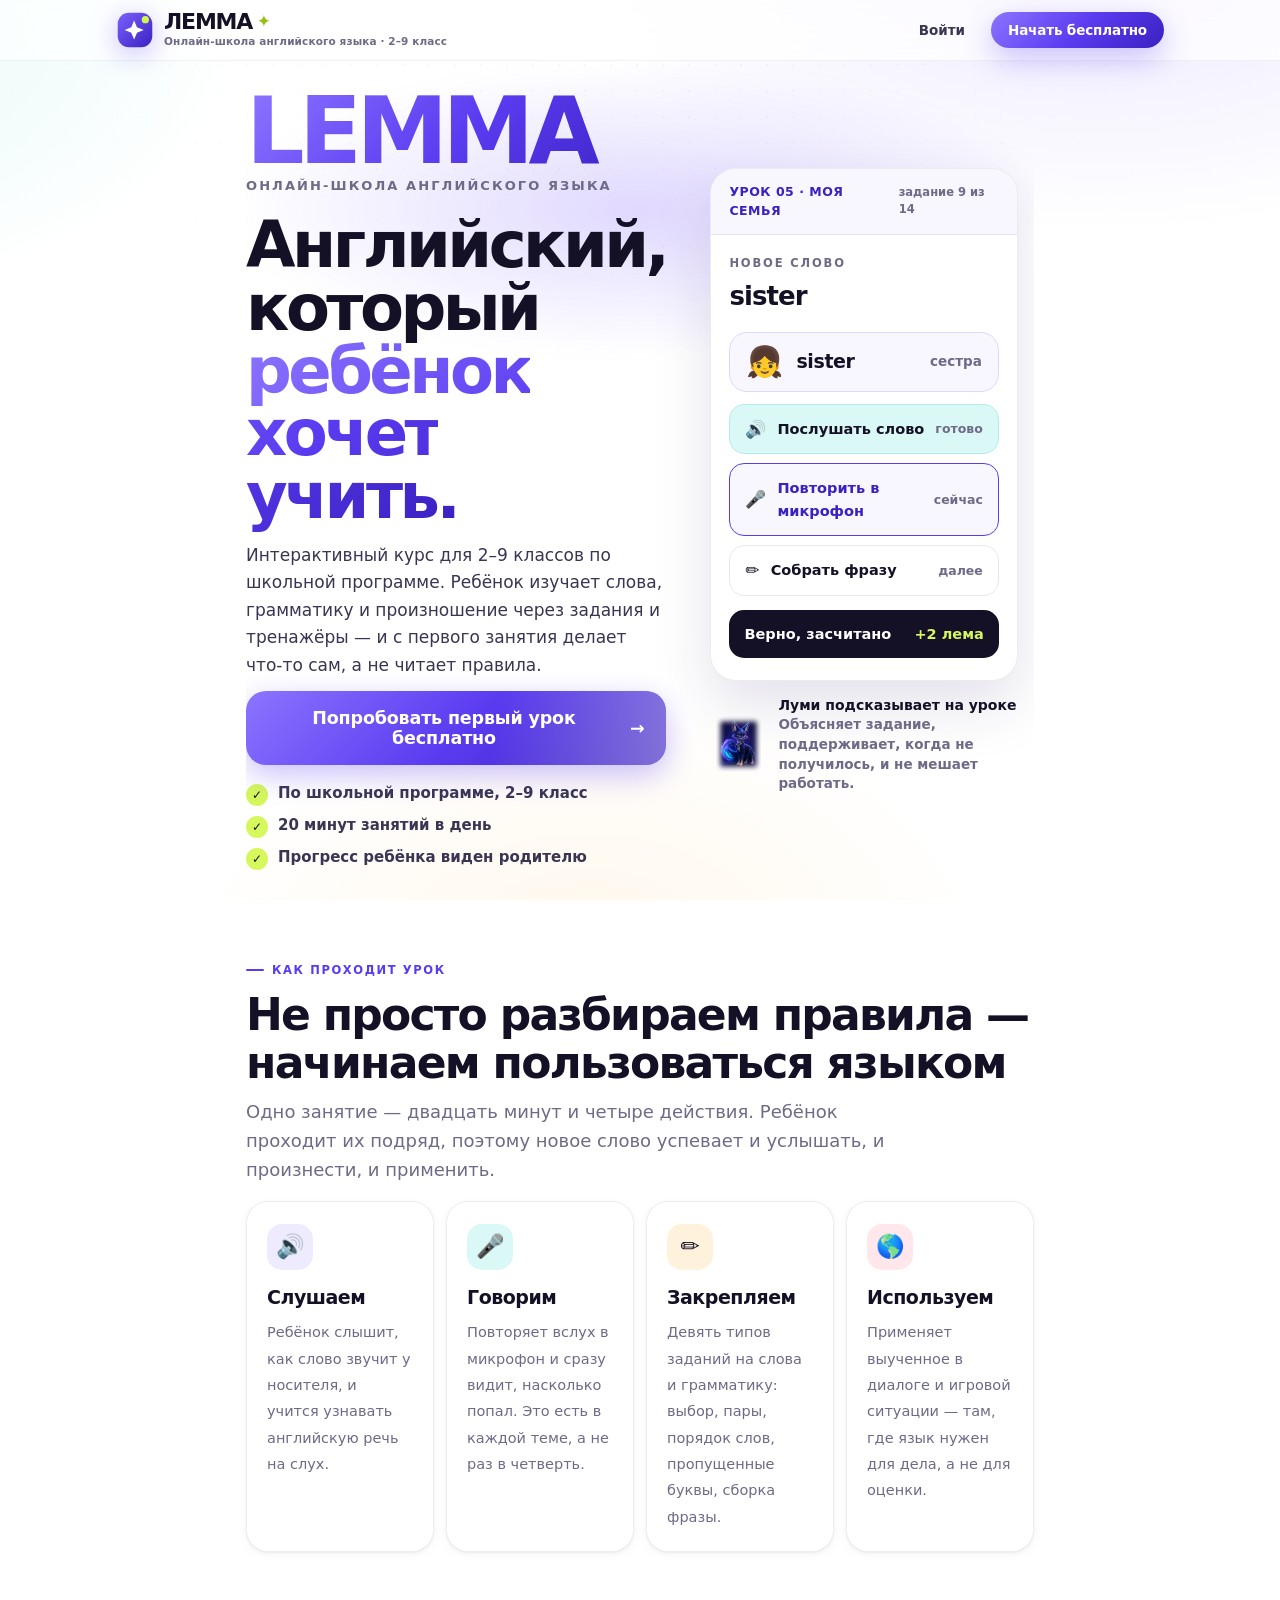
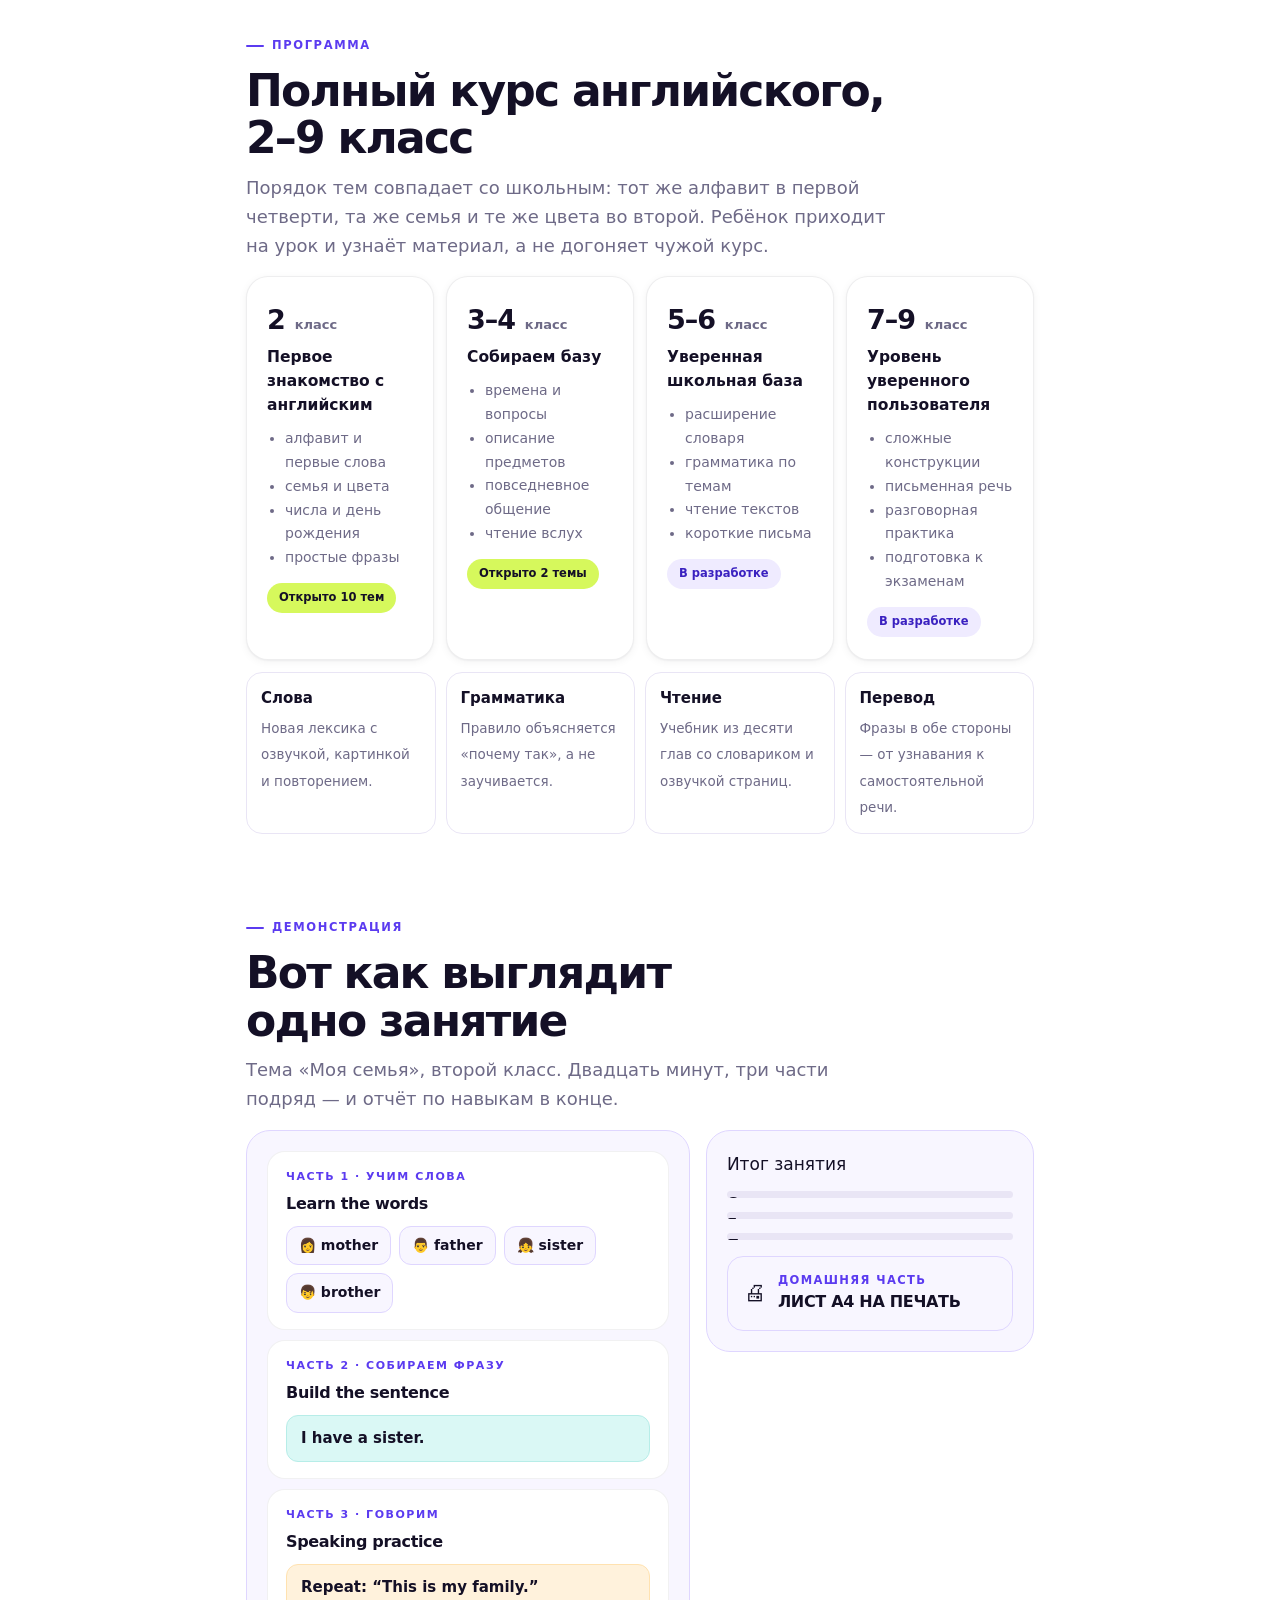
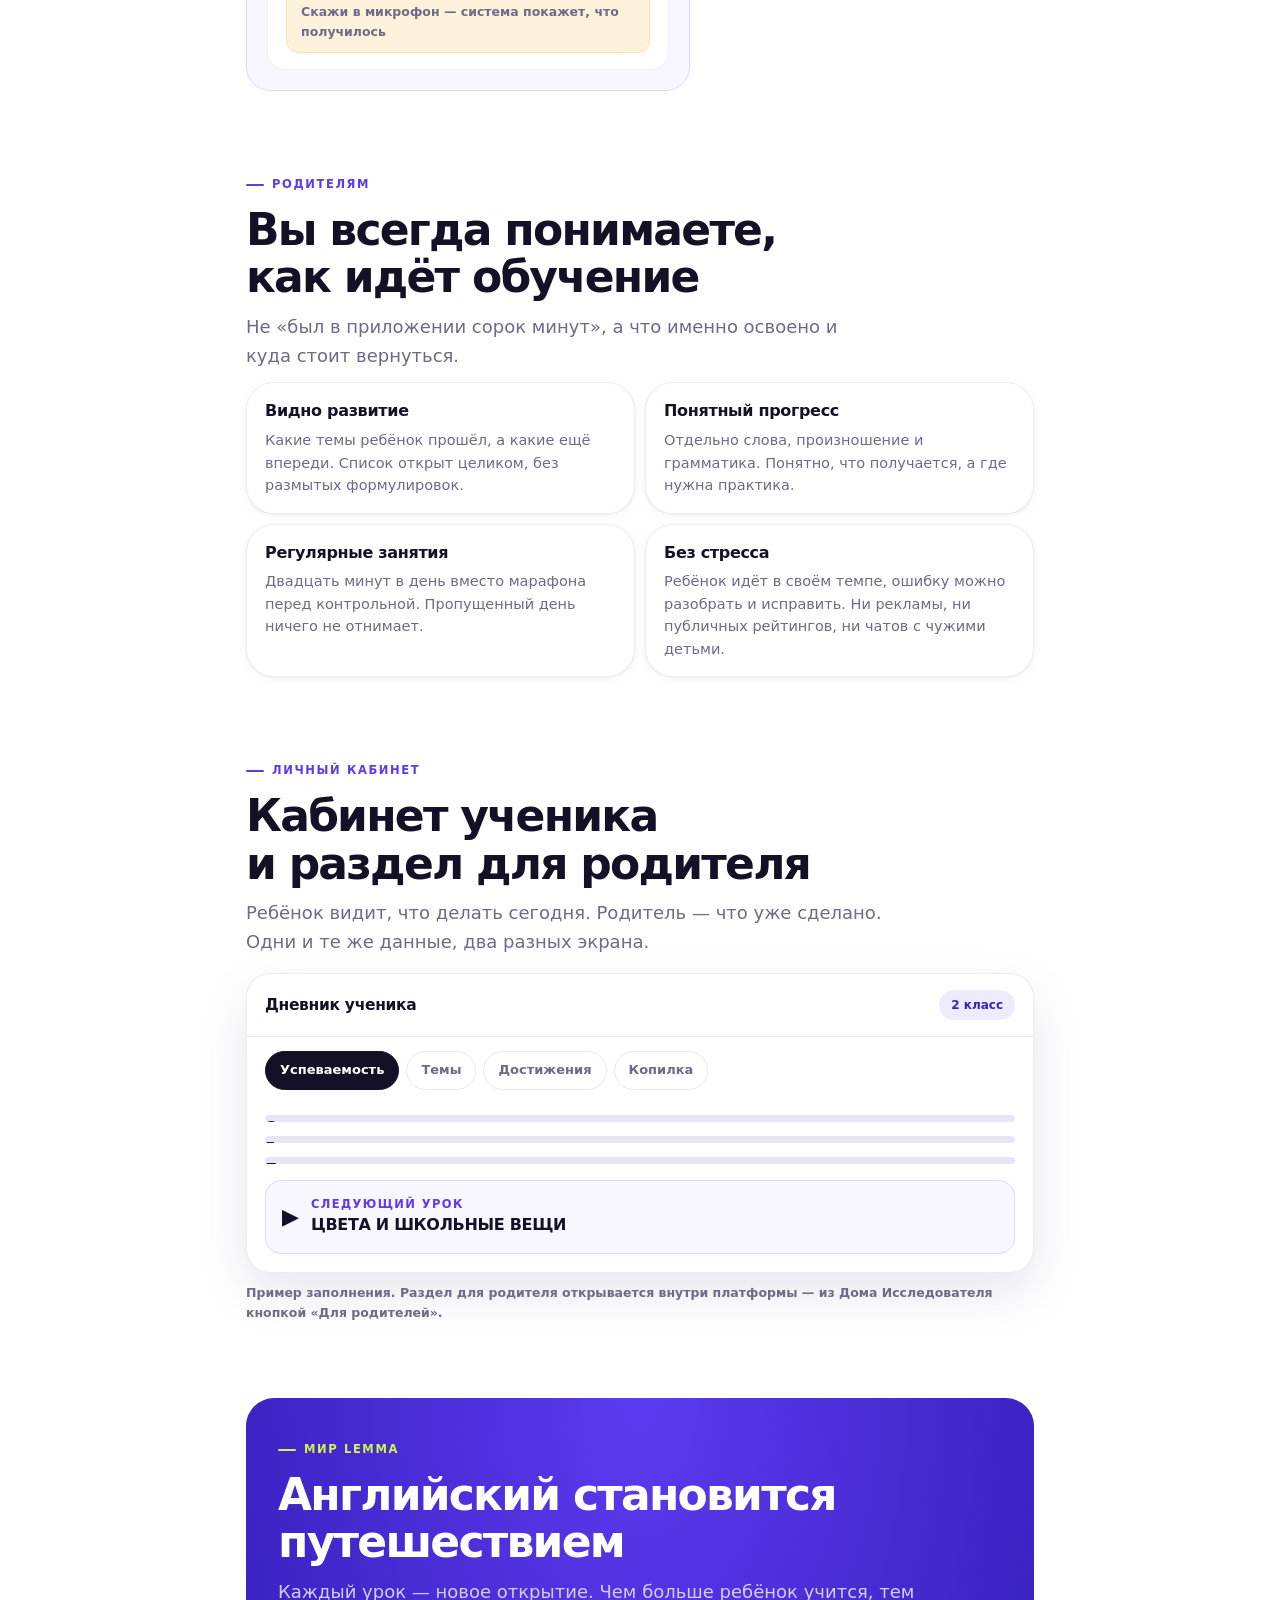
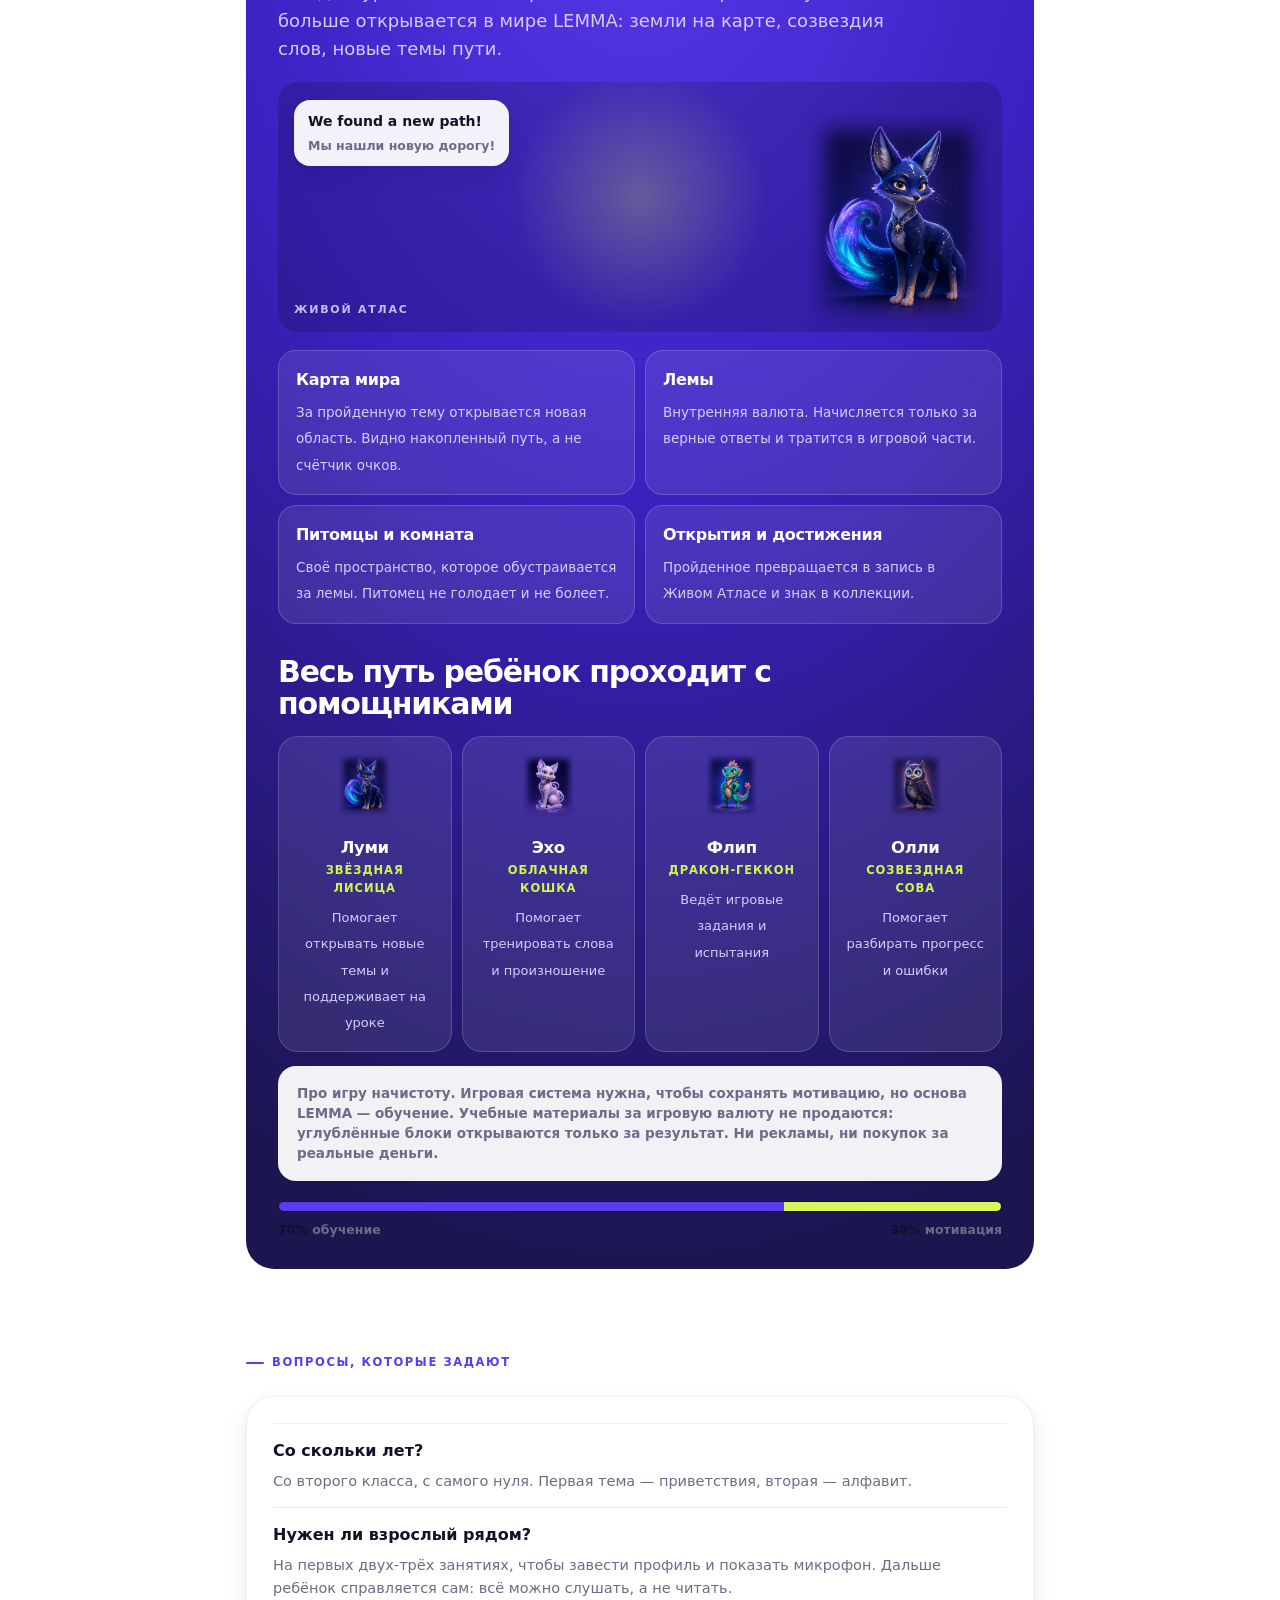
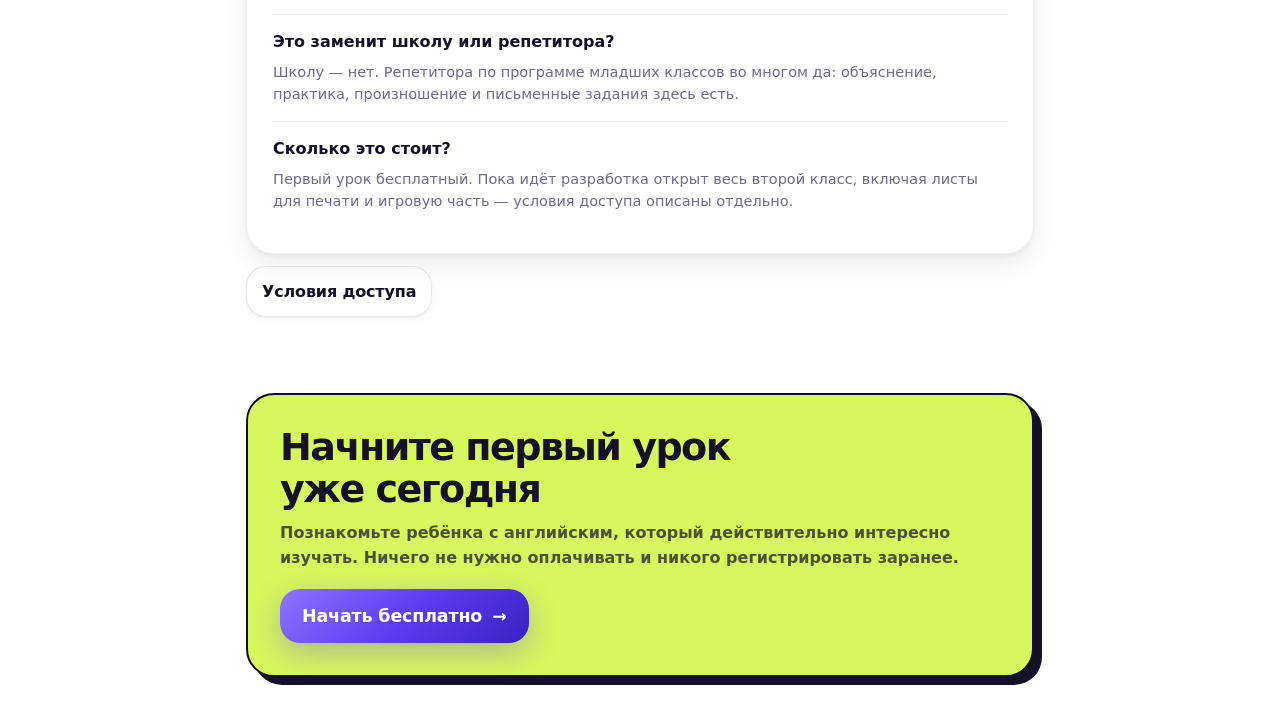
==== commit 848ec90d: "feat: complete Hello v2.2" ====
--- a/index.html
+++ b/index.html
@@ -2811,6 +2811,89 @@
   .lesson-hello-result-art{width:180px;height:120px;margin-bottom:8px}
   body.lesson-mode .lesson-result-card .q{font-size:24px;line-height:32px}
 }
+
+/* Hello! Meet Me · EDU Rebuild v2.2 functional + visual completion */
+.speech-card{min-width:0;display:flex;align-items:center;justify-content:space-between;gap:10px;padding:11px 12px;
+  border:1px solid #DED8EE;border-radius:12px;background:#fff;color:#211A3B;font-weight:800}
+.speech-card.compact{padding:8px 9px;border-radius:10px}.speech-card-text{min-width:0;line-height:1.35}
+.speech-card-choice{min-width:0;min-height:44px;flex:1;display:flex;align-items:center;padding:0;border:0;border-radius:8px;
+  background:transparent;color:inherit;font:inherit;text-align:left;cursor:pointer}
+.speech-card-choice:focus-visible,.answer-card-choice:focus-visible,.hello-zone-choice:focus-visible{outline:3px solid #B8A8FF;outline-offset:2px}
+.answer-card-choice{min-width:0;min-height:44px;flex:1;display:flex;align-items:center;padding:0;border:0;border-radius:8px;
+  background:transparent;color:inherit;font:inherit;text-align:left;cursor:pointer}
+.speech-card-audio,.hello-book-audio{width:44px!important;height:44px!important;min-width:44px!important;display:grid!important;
+  place-items:center;padding:0!important;border-radius:10px!important;background:#F3F0FF!important;color:#4A2FD4!important;border:1px solid #E1DAFF!important}
+.speech-card-audio.playing,.hello-book-audio.playing{background:#E3F7C3!important}
+.scene-wide,.scene-card{overflow:hidden;background:linear-gradient(145deg,#F7F4FF,#EEE9FF);border:1px solid #E7E0F5}
+.scene-wide img,.scene-card img{width:100%;height:100%;display:block;object-fit:contain;background:transparent}
+.scene-wide{aspect-ratio:3/2}.scene-card{aspect-ratio:4/3}
+.character-reaction{object-fit:contain!important;background:transparent!important}
+[data-scene="meeting"] img{object-position:50% 46%}[data-scene="morning"] img{object-position:50% 48%}
+[data-scene="farewell"] img{object-position:48% 50%}[data-scene="meeting-alt"] img{object-position:50% 44%}
+[data-scene="name"] img{object-position:50% 47%}
+.hello-theory-figure{height:auto;margin:4px 0 16px;border-radius:16px}
+.hello-theory-figure img,.hello-task-scene img,.hello-scene-card img,.hello-book-scenes img{width:100%;height:100%;display:block}
+.hello-theory-copy{font-size:16px;line-height:1.55;color:#4D465E}
+.hello-theory-copy p{margin:0 0 10px}.hello-theory-speech{display:grid;gap:8px;margin:12px 0}
+.hello-theory-dialogue,.hello-dialogue{display:grid;gap:12px;margin:14px 0}.hello-dialogue-people,.hello-dialogue-cast{display:flex;gap:10px}
+.hello-person{flex:1;display:grid;grid-template-columns:36px 1fr;align-items:center;gap:3px 9px;padding:9px;border:1px solid #E0DBEB;border-radius:12px;background:#fff}
+.hello-person>span{grid-row:1/3;width:36px;height:36px;display:grid;place-items:center;border-radius:50%;font-weight:900;background:#EDE8FF;color:#4A2FD4}
+.hello-person.speaker-b>span{background:#FFF0DD;color:#8C4E00}.hello-person b{font-size:13px}.hello-person small{font-size:11px;color:#777084}
+.hello-dialogue-lines{display:grid;gap:7px}.hello-dialogue-line{display:flex;align-items:center;gap:7px}.hello-dialogue-line.speaker-b{padding-left:20px}
+.hello-speaker-marker{width:28px;height:28px;flex:0 0 28px;display:grid;place-items:center;border-radius:50%;background:#EDE8FF;color:#4A2FD4;font-weight:900;font-size:12px}
+.speaker-b>.hello-speaker-marker,.speech-card.speaker-b .hello-speaker-marker{background:#FFF0DD;color:#8C4E00}
+.hello-dialogue-line .speech-card{flex:1}.hello-local-sequence{width:100%;margin-top:12px}
+.hello-task-scene{height:auto;margin:0 0 14px;border-radius:14px}
+.speech-option{position:relative;display:flex!important;align-items:center!important;justify-content:space-between!important;gap:8px;text-align:left;cursor:pointer}
+.speech-option .option-label{font-weight:800}.speech-option .speech-card-audio{margin-left:auto}
+.scene-option{padding:0!important;overflow:hidden;display:grid!important;grid-template-columns:112px 1fr;align-items:center!important;text-align:left!important}
+.scene-option img{width:112px;height:88px;object-fit:contain;background:#F7F4FF}.scene-option-label{padding:10px;font-size:12px;line-height:16px;color:#57516F}
+.hello-match{display:grid;grid-template-columns:1fr 1fr;gap:10px}.hello-match-scenes,.hello-match-phrases{display:grid;gap:8px}
+.hello-scene-card{width:100%;height:auto;padding:0;overflow:hidden;border:2px solid #E0DBEB;border-radius:12px;background:#fff;text-align:left;color:#4D465E;touch-action:none;cursor:grab}
+.hello-scene-card:active{cursor:grabbing}.hello-scene-card img{height:auto;aspect-ratio:4/3;object-fit:contain;background:#F7F4FF}.hello-scene-card img.flip{transform:scaleX(-1)}.hello-scene-card span{display:block;padding:7px;font-size:11px;line-height:15px}
+.hello-scene-card.selected,.speech-card.selected,.hello-match-phrase.selected{border-color:#7056E8;box-shadow:0 0 0 2px #E7E0FF}.hello-scene-card.matched,.hello-match-phrase.matched{border-color:#7DB329;background:#F1F9DE;opacity:.82}
+.hello-sort-cards{display:grid;grid-template-columns:repeat(2,minmax(0,1fr));gap:8px;min-height:40px}
+.hello-sort-cards .hello-scene-card{touch-action:none;user-select:none;-webkit-user-select:none}
+.hello-sort-zones{display:grid;grid-template-columns:1fr 1fr;gap:8px;margin-top:12px}.hello-sort-zone{position:relative;min-height:112px;display:flex;flex-direction:column;align-items:stretch;justify-content:center;gap:7px;padding:10px 50px 10px 10px;border:2px dashed #CFC6E8;border-radius:12px;background:#FAF8FF;transition:border-color .16s,background .16s,transform .16s}
+.hello-sort-zone.drag-over{border-color:#7056E8;background:#F0ECFF;transform:translateY(-2px)}
+.hello-sort-zone .hello-scene-card.placed{cursor:default;border-color:#A8CE6D;background:#F5FAEA}.hello-sort-zone .hello-scene-card.placed img{aspect-ratio:4/3}
+.hello-scene-card.dragging{opacity:.35}.hello-drag-ghost{position:fixed;z-index:9999;width:150px;pointer-events:none;opacity:.96;transform:rotate(1.5deg);box-shadow:0 16px 36px rgba(49,35,92,.28)}
+.hello-sort-status{min-height:20px;margin:8px 0 0;color:#5B5270;font-size:12px;line-height:18px;text-align:center;font-weight:700}
+.hello-zone-choice{display:flex;flex-direction:column;align-items:flex-start;justify-content:center;gap:5px}.hello-zone-choice>b{font-size:14px}.hello-zone-choice>span{font-size:11px;line-height:15px;color:#645B78}.hello-sort-zone>.spk{position:absolute;right:8px;top:50%;transform:translateY(-50%)}
+.hello-function-bank,.hello-dialogue-bank{display:grid;gap:8px}.hello-function-bank .speech-card.selectable,.hello-dialogue-bank .speech-card.selectable{cursor:default}.hello-function-bank .placed{display:none}
+.hello-function-zones{display:grid;grid-template-columns:1fr 1fr;gap:8px;margin-top:12px}.hello-function-zone,.hello-dialogue-slot{min-height:58px;display:flex;align-items:center;gap:8px;padding:9px;border:1px dashed #BFB6D5;border-radius:10px;background:#FAF8FF;text-align:left;color:#4D465E}
+.hello-function-zone>span,.hello-dialogue-slot>span{width:26px;height:26px;flex:0 0 26px;display:grid;place-items:center;border-radius:8px;background:#EDE8FF;color:#4A2FD4;font-weight:900}
+.hello-dialogue-cast{margin-bottom:12px}.hello-dialogue-slots{display:grid;gap:7px;margin-bottom:12px}.hello-dialogue-slot.filled{padding:0;border-style:solid}.hello-dialogue-slot.filled>span{display:none}.hello-dialogue-slot .speech-card{width:100%;border:0}
+.hello-dialogue-slot em{font-size:11px;color:#777084;font-style:normal}.hello-dialogue-bank .speech-card{padding-left:8px}.hello-dialogue-bank .hello-speaker-marker{margin-right:2px}
+.hello-dialogue-slot-choice,.hello-zone-choice{min-width:0;min-height:44px;flex:1;border:0;background:transparent;color:inherit;font:inherit;text-align:left;cursor:pointer}
+.hello-tap-tip{margin:10px 0 0;text-align:center;font-size:12px;color:#777084}.hello-speak-panel{display:grid;gap:12px;text-align:center}
+.hello-speak-model{padding:22px;border-radius:14px;background:#F4F0FF;color:#3D28B5;font-size:34px;line-height:1.1;font-weight:900}.hello-speak-panel p{margin:0;color:#686075;font-size:13px;line-height:19px}
+.hello-result-stats{display:grid;gap:8px;margin:14px 0}.hello-result-stats p{margin:0;padding:11px 12px;border-radius:10px;background:#F6F3FF;color:#4D465E;text-align:left}
+.hello-book-scenes{display:grid;grid-template-columns:2fr 1fr;gap:8px;margin:12px 0}.hello-book-scenes figure{margin:0;overflow:hidden;border-radius:14px;background:linear-gradient(145deg,#F7F4FF,#EEE9FF);border:1px solid #E7E0F5}.hello-book-main-scene{aspect-ratio:3/2}.hello-book-mini-scene{aspect-ratio:4/3}
+.hello-book-main-scene img,.hello-book-mini-scene img{object-fit:contain}.hello-book-dialogue{display:grid;gap:7px;margin:12px 0}.hello-book-dialogue-line{display:flex;align-items:center;gap:7px}.hello-book-dialogue-line.speaker-b{padding-left:18px}.hello-book-dialogue-line .speech-card{flex:1}
+.hello-book-listen{display:grid;gap:7px}.hello-book-choice .lb-btn{display:flex;align-items:center;justify-content:space-between;gap:8px;text-align:left}.hello-book-choice .hello-book-audio{display:grid!important;flex:0 0 44px}
+.hello-name-cards{display:flex;gap:8px}.hello-name-card{flex:1;min-height:48px;border:1px solid #DDD7E9;border-radius:10px;background:#fff;font-weight:900}.hello-name-card.good{background:#EAF8CE;border-color:#A0C25E}.hello-name-model{margin-top:10px;padding:12px;border-radius:10px;background:#F4F0FF;text-align:center;font-size:20px;font-weight:800}
+.hello-self-checks .lb-check{min-height:44px}.lb-page.is-current{box-shadow:0 0 0 2px #8870ED,0 12px 30px rgba(60,40,120,.08)}
+@media(max-width:899px){
+  .hello-theory-figure,.hello-task-scene{height:auto}.hello-match{gap:7px}.hello-scene-card img{height:auto}
+  .hello-sort-zone{min-height:84px;padding:9px 44px 9px 9px}.hello-function-zones{grid-template-columns:1fr}.hello-speak-model{font-size:29px}
+  .scene-option{grid-template-columns:96px 1fr}.scene-option img{width:96px;height:82px}.hello-book-scenes{grid-template-columns:1fr}.hello-book-main-scene,.hello-book-mini-scene{height:auto}
+  .lb-spread{grid-template-columns:1fr!important}.lb-page:not(.is-current){display:none}.hello-book-dialogue-line.speaker-b{padding-left:10px}
+  [data-scene="meeting"] img{object-position:48% 48%}[data-scene="morning"] img{object-position:50% 50%}
+  [data-scene="farewell"] img{object-position:46% 52%}[data-scene="meeting-alt"] img{object-position:50% 46%}
+  [data-scene="name"] img{object-position:50% 49%}
+}
+
+/* Reader mode: the chapter owns the viewport. Global mobile navigation and
+   the floating game assistant never cover learning material. */
+body:has(#s-book:not(.hidden)) nav,body:has(#s-chapter:not(.hidden)) nav,
+body:has(#s-book:not(.hidden)) #luma-root,body:has(#s-chapter:not(.hidden)) #luma-root{display:none!important}
+body:has(#s-book:not(.hidden)) .wrap,body:has(#s-chapter:not(.hidden)) .wrap{padding-bottom:32px}
+#s-chapter>.back{display:none}
+@media(max-width:899px){
+  body:has(#s-chapter:not(.hidden)) .top{display:none!important}
+  body:has(#s-chapter:not(.hidden)) .wrap{padding-top:12px}
+}
 </style>
 </head>
 <body>
@@ -3688,7 +3771,43 @@
 <script>
 
 /* ===================== ОЗВУЧКА ===================== */
-const AUDIO={};
+const HELLO_AUDIO_BASE="assets/audio/hello/";
+const HELLO_AUDIO_KEYS=Object.freeze({
+  "Hello!":"hello","Hi!":"hi","Good morning!":"good-morning",
+  "Goodbye!":"goodbye","Bye!":"bye","See you!":"see-you",
+  "What's your name?":"whats-your-name","My name is Mia.":"my-name-is-mia",
+  "My name is Ben.":"my-name-is-ben","I'm Mia.":"im-mia","I'm Ben.":"im-ben",
+  "Nice to meet you.":"nice-to-meet-you"
+});
+function canonicalSpeechText(text){
+  const plain=String(text||"").replace(/^\s*[AB]:\s*/,"").replace(/\u2019/g,"'").trim();
+  if(HELLO_AUDIO_KEYS[plain])return plain;
+  const punct=/[.!?]$/.test(plain)?plain:plain+(/[?]$/.test(plain)?"":"!");
+  return HELLO_AUDIO_KEYS[punct]?punct:plain;
+}
+function helloAudioSrc(text,voice){
+  const key=HELLO_AUDIO_KEYS[canonicalSpeechText(text)];
+  return key?HELLO_AUDIO_BASE+key+"-"+(voice==="b"?"b":"a")+".mp3":null;
+}
+const AUDIO=Object.freeze(Object.fromEntries(Object.keys(HELLO_AUDIO_KEYS)
+  .map(text=>[text,helloAudioSrc(text,"a")])));
+let HELLO_AUDIO_ACTIVE=null;
+function playHelloAudio(text,voice,btn,onEnd){
+  const src=helloAudioSrc(text,voice);
+  if(!src){say(text,btn);if(onEnd)setTimeout(onEnd,900);return;}
+  try{if(HELLO_AUDIO_ACTIVE)HELLO_AUDIO_ACTIVE.pause();}catch(e){}
+  const a=new Audio(src);HELLO_AUDIO_ACTIVE=a;
+  if(btn)btn.classList.add("playing");
+  const done=()=>{if(btn)btn.classList.remove("playing");if(HELLO_AUDIO_ACTIVE===a)HELLO_AUDIO_ACTIVE=null;if(onEnd)onEnd()};
+  a.onended=done;a.onerror=done;a.play().catch(done);
+}
+function playHelloSequence(items,btn){
+  const queue=(items||[]).slice();
+  if(btn)btn.classList.add("playing");
+  const next=()=>{const item=queue.shift();if(!item){if(btn)btn.classList.remove("playing");return;}
+    playHelloAudio(item.text||item,item.voice||"a",btn,()=>setTimeout(next,260));};
+  next();
+}
 const TTS={ok:("speechSynthesis" in window),voice:null,unlocked:false};
 function loadVoices(){if(!TTS.ok)return;const a=speechSynthesis.getVoices();if(!a.length)return;
   const en=a.filter(v=>/^en/i.test(v.lang));
@@ -3921,6 +4040,43 @@
 function spk(w){const b=document.createElement("button");b.className="spk";b.type="button";
   b.setAttribute("aria-label","Послушать "+w);b.textContent="🔊";
   b.onclick=e=>{e.stopPropagation();say(w,b)};return b;}
+function helloSpk(text,voice){
+  const b=document.createElement("button");b.className="spk speech-card-audio";b.type="button";
+  b.setAttribute("aria-label","Послушать: "+text);b.textContent="🔊";
+  b.onclick=e=>{e.stopPropagation();playHelloAudio(text,voice||"a",b)};return b;
+}
+function speechCard(text,voice,compact){
+  const d=document.createElement("div");d.className="speech-card"+(compact?" compact":"");
+  const line=document.createElement("span");line.className="speech-card-text";line.textContent=text;d.appendChild(line);
+  d.appendChild(helloSpk(text,voice));return d;
+}
+function helloSceneKey(src){
+  const value=String(src||"");
+  if(value.includes("morning"))return "morning";
+  if(value.includes("goodbye"))return "farewell";
+  if(value.includes("how-are-you"))return "meeting-alt";
+  if(value.includes("name"))return "name";
+  return "meeting";
+}
+function selectableSpeechCard(text,voice,compact,label){
+  const d=document.createElement("div");d.className="speech-card selectable"+(compact?" compact":"");
+  const choose=document.createElement("button");choose.type="button";choose.className="speech-card-choice";
+  choose.setAttribute("aria-label",label||("Выбрать ответ: "+text));
+  const line=document.createElement("span");line.className="speech-card-text";line.textContent=text;choose.appendChild(line);
+  d.appendChild(choose);d.appendChild(helloSpk(text,voice));d._choose=choose;return d;
+}
+function helloDialogue(lines,cls){
+  const host=document.createElement("div");host.className=cls||"hello-dialogue";
+  const people=document.createElement("div");people.className="hello-dialogue-people";
+  [["A","a","Ben"],["B","b","Mia"]].forEach(([label,voice,name])=>{
+    const p=document.createElement("div");p.className="hello-person speaker-"+voice;
+    p.innerHTML=`<span>${label}</span><b>${name}</b>`;people.appendChild(p);});host.appendChild(people);
+  const bubbles=document.createElement("div");bubbles.className="hello-dialogue-lines";
+  lines.forEach(line=>{const row=document.createElement("div");row.className="hello-dialogue-line speaker-"+(line.voice||"a");
+    const who=document.createElement("span");who.className="hello-speaker-marker";who.textContent=line.speaker||"A";
+    row.appendChild(who);row.appendChild(speechCard(line.text,line.voice,true));bubbles.appendChild(row);});
+  host.appendChild(bubbles);return host;
+}
 
 /* ===================== ПРОФИЛИ ===================== */
 let USERS=[],UID=null;
@@ -4018,7 +4174,7 @@
 const SR=window.SpeechRecognition||window.webkitSpeechRecognition||null;
 /* распознавание речи работает только на защищённом соединении.
    Файл, открытый с диска, и встроенные браузеры микрофон не дают. */
-const APP_VERSION="1.57.0";
+const APP_VERSION="1.57.0-hello-v2.1-pilot";
 const SECURE=(location.protocol==="https:"||location.hostname==="localhost"
   ||location.hostname==="127.0.0.1"||location.protocol==="capacitor:");
 const MIC_OK=!!SR&&SECURE;
@@ -5994,25 +6150,44 @@
     tip:"Поставь палец перед губами. Если язык его касается — ты произносишь правильно."}
   ]},
 
- {id:"b3",title:"Знакомство",sub:"Глава 3",
-  about:"Как поздороваться, назвать своё имя и не сделать три самые частые ошибки.",
+ {id:"b3",title:"Hello! Meet Me",sub:"Глава 3",
+  about:"Четыре страницы: встреча, прощание, вопрос об имени и знакомство.",
   pages:[
-   {h:"Привет и здравствуйте",img:"bk_hello",cap:"Одно слово для друзей, другое для взрослых.",
-    text:"По-английски здороваются двумя словами. <b>Hi</b> — короткое и своё, для друзей и одноклассников. <b>Hello</b> — спокойное и вежливое, подходит всем: учителю, соседу, директору. Ошибиться легко, а звучит заметно.",
-    words:[["hello","здравствуйте"],["hi","привет"],["goodbye","до свидания"],["bye","пока"]],
-    tip:"Не знаешь, что выбрать, — говори <b>hello</b>. Оно подходит всегда."},
-   {h:"Как назвать своё имя",
-    text:"Своё имя называют так: <b>My name is Anna</b>. Или короче: <b>I'm Anna</b>. Обрати внимание на маленькое слово <b>is</b>. По-русски мы говорим «Меня зовут Анна» без всякого глагола. По-английски без <b>is</b> предложение рассыпается.",
-    words:[["My name is Anna.","Меня зовут Анна."],["I'm Tom.","Я Том."],["What's your name?","Как тебя зовут?"]],
-    tip:"Слово <b>I</b> — «я» — всегда пишется с большой буквы. Даже в середине предложения."},
-   {h:"Как дела?",img:"bk_hello",cap:"Вопрос, на который отвечают одинаково.",
-    text:"Англичане часто спрашивают <b>How are you?</b> Но это не настоящий вопрос о здоровье. Это просто часть приветствия. Отвечают коротко: <b>I'm fine, thanks</b> — и тут же спрашивают в ответ: <b>And you?</b> Рассказывать, что болит голова, тут не нужно.",
-    words:[["How are you?","Как дела?"],["I'm fine, thanks.","Хорошо, спасибо."],["And you?","А ты?"]],
-    tip:"Ответил — верни вопрос. Это считается вежливым."},
-   {h:"Good morning",
-    text:"В основном Hello уже встречается знакомое приветствие <b>good morning</b>. Его достаточно узнать и использовать как готовую фразу вместе с остальным материалом основной темы.",
-    words:[["good morning","доброе утро"]],
-    tip:"Углублённые приветствия по времени суток остаются в отдельном Hello ADV и здесь не изучаются."}
+   {kind:"lemmaBook",spread:1,h:"Hello",kicker:"Страница 1 · Look and point · Listen and say",
+    scene:"assets/topics/hello/hello-greeting-v1.webp",sceneAlt:"Два ребёнка встретились и приветственно машут",
+    miniScene:"assets/topics/hello/hello-morning-arrival-worksheet-v1.webp",miniAlt:"Дети с рюкзаками встречаются у класса в начале дня",
+    lead:"Посмотри: герои встретились. Утром для такой встречи есть отдельная готовая реплика.",
+    models:[["Hello!","встреча"],["Hi!","встреча"],["Good morning!","утренняя встреча"]],
+    activities:[
+     {type:"helloListen",title:"Listen and say",text:"Послушай каждую реплику и повтори.",items:["Hello!","Hi!","Good morning!"]},
+     {type:"helloScenePhrase",title:"Scene → phrase",text:"Выбери реплику для утренней сцены.",items:["Hello!","Good morning!","Goodbye!"],answer:"Good morning!"}
+    ],note:"Английские реплики можно слушать. Самостоятельное чтение пока не проверяется."},
+   {kind:"lemmaBook",spread:1,h:"Goodbye",kicker:"Страница 2 · Find · Match · Listen",
+    scene:"assets/topics/hello/hello-goodbye-v1.webp",sceneAlt:"Один ребёнок уходит, второй машет вслед",
+    lead:"Встреча заканчивается: один герой уходит, второй машет ему вслед.",
+    models:[["Goodbye!","прощание"],["Bye!","прощание"],["See you!","прощание"]],
+    activities:[
+     {type:"helloListen",title:"Listen and choose",text:"Послушай реплики прощания.",items:["Goodbye!","Bye!","See you!"]},
+     {type:"helloScenePhrase",title:"Кто уходит?",text:"Выбери реплику для этой сцены.",items:["See you!","Hello!","Good morning!"],answer:"See you!"}
+    ],note:"Главная подсказка сцены — герой явно удаляется от собеседника."},
+   {kind:"lemmaBook",spread:2,h:"What's your name?",kicker:"Страница 3 · Dialogue · Match · Name card",
+    scene:"assets/topics/hello/hello-name-v1.webp",sceneAlt:"Дети знакомятся, рядом лежат карточки имён",
+    lead:"Один ребёнок спрашивает имя, другой выбирает готовую карточку ответа.",
+    dialogue:[{speaker:"A",voice:"a",text:"Hello!"},{speaker:"A",voice:"a",text:"What's your name?"},{speaker:"B",voice:"b",text:"My name is Mia."}],
+    models:[["What's your name?","вопрос"],["My name is Mia.","ответ"],["I'm Mia.","короткий ответ"]],
+    activities:[
+     {type:"helloListen",title:"Кто спрашивает?",text:"Послушай вопрос и два готовых ответа.",items:["What's your name?","My name is Mia.","I'm Mia."]},
+     {type:"helloScenePhrase",title:"Question → answer",text:"Выбери готовый ответ на вопрос What's your name?",items:["My name is Mia.","Goodbye!","Good morning!"],answer:"My name is Mia."},
+     {type:"helloNameCard",title:"Карточка имени",text:"Выбери готовую карточку и подставь её в модель I'm...",items:["Mia","Ben"]}
+    ]},
+   {kind:"lemmaBook",spread:2,h:"Nice to meet you",kicker:"Страница 4 · Dialogue · I can",
+    scene:"assets/topics/hello/hello-how-are-you-v1.webp",sceneAlt:"Дети познакомились и дружелюбно реагируют",
+    lead:"Послушай короткий разговор знакомства целиком.",
+    dialogue:[{speaker:"A",voice:"a",text:"Hello!"},{speaker:"A",voice:"a",text:"What's your name?"},{speaker:"B",voice:"b",text:"I'm Mia."},{speaker:"A",voice:"a",text:"Nice to meet you."}],
+    activities:[
+     {type:"helloDialogue",title:"Listen to the dialogue",text:"Каждую реплику можно послушать отдельно."},
+     {type:"helloSelf",title:"Теперь ты умеешь",text:"Отметь, что у тебя уже получается.",items:["поздороваться","попрощаться","спросить имя","назвать своё имя"]}
+    ],note:"Самооценка не начисляет баллы и не считается проверяемым заданием."}
   ]},
 
 
@@ -6627,6 +6802,171 @@
      answer:false,why:"Hello — это приветствие, а «What is your name?» — вопрос об имени. Разные фразы для разных целей."}
   ]
 };
+function migrateHelloV21LegacyProgress(){
+  const old=PROG.hello;
+  if(!old||old.done!==true||PROG.hello_l1||PROG.hello_l2||PROG.hello_check)return;
+  const ratio=(old.total||0)>0?Math.max(0,Math.min(1,(old.stars||0)/old.total)):1;
+  PROG.hello_l1={done:true,stars:Math.min(6,Math.round(6*ratio)),total:6,words:6,coins:0,
+    speakDone:true,speakTotal:1,tDone:true,tSeen:3,tTotal:3,legacyMigrated:true};
+  PROG.hello_l2={done:true,stars:Math.min(6,Math.round(6*ratio)),total:6,words:4,coins:0,
+    speakDone:true,speakTotal:1,tDone:true,tSeen:3,tTotal:3,legacyMigrated:true};
+  PROG.hello_check={done:true,stars:Math.min(8,Math.round(8*ratio)),total:8,legacyMigrated:true};
+  saveAll();
+}
+migrateHelloV21LegacyProgress();
+
+/* ========================================================================
+   HELLO! MEET ME · EDU REBUILD v2.1
+   Runtime source of truth for the pilot. The stable stage ids are preserved
+   so existing PROG/locks/reward history continue to work without migration.
+   ======================================================================== */
+const HELLO_SCENES=Object.freeze({
+  meeting:"assets/topics/hello/hello-greeting-v1.webp",
+  morning:"assets/topics/hello/hello-morning-arrival-worksheet-v1.webp",
+  farewell:"assets/topics/hello/hello-goodbye-v1.webp",
+  meetingAlt:"assets/topics/hello/hello-how-are-you-v1.webp",
+  name:"assets/topics/hello/hello-name-v1.webp"
+});
+const HELLO_V21_THEORY_L1=[
+  {kind:"Встреча",head:"Встретились — поздоровайся!",scene:HELLO_SCENES.meeting,
+   sceneAlt:"Два ребёнка встретились, смотрят друг на друга и приветственно машут",
+   body:"<p>Когда люди встречаются, они здороваются.</p><p>Послушай.<br>Посмотри на героев.<br>Повтори.</p>",
+   speech:["Hello!","Hi!"],audio:[{text:"Hello!",voice:"a"},{text:"Hi!",voice:"b"},{text:"Hello!",voice:"a"},{text:"Hi!",voice:"b"}]},
+  {kind:"Утро",head:"Утром можно сказать Good morning!",scene:HELLO_SCENES.morning,
+   sceneAlt:"Утренняя встреча детей в школе",
+   body:"<p>Утро.</p><p>Ты встретил человека.</p><p>Послушай и повтори.</p>",
+   speech:["Good morning!"],audio:[{text:"Good morning!",voice:"a"},{text:"Good morning!",voice:"b"}]},
+  {kind:"Прощание",head:"Пора идти — попрощайся!",scene:HELLO_SCENES.farewell,
+   sceneAlt:"Один ребёнок уходит, второй машет ему вслед",
+   body:"<p>Когда встреча заканчивается, можно сказать:</p><p>Послушай.<br>Посмотри, кто уходит.<br>Повтори.</p>",
+   speech:["Goodbye!","Bye!","See you!"],audio:[{text:"Goodbye!",voice:"a"},{text:"Bye!",voice:"b"},{text:"See you!",voice:"a"}]}
+];
+const HELLO_V21_TASKS_L1=[
+  {t:"choice",q:"Они встретились. Что сказать?",scene:HELLO_SCENES.meeting,
+   sceneAlt:"Два ребёнка подходят друг к другу и приветственно машут",supportAudio:true,
+   opts:[{txt:"Hello!",ok:1},{txt:"Goodbye!"},{txt:"See you!"}],
+   correct:"Да! Они встретились — Hello!",incorrect:"Посмотри: они только встретились."},
+  {t:"choice",q:"Сейчас утро. Что сказать?",scene:HELLO_SCENES.morning,
+   sceneAlt:"Утренняя встреча двух персонажей",supportAudio:true,
+   opts:[{txt:"Good morning!",ok:1},{txt:"Bye!"},{txt:"Goodbye!"}],
+   correct:"Верно — Good morning!",incorrect:"Посмотри: сейчас утро и герои встретились."},
+  {t:"sceneMatch",q:"Соедини сцену и реплику.",supportAudio:true,
+   pairs:[
+    {key:"meet",scene:HELLO_SCENES.meeting,alt:"Герои встретились",phrase:"Hi!"},
+    {key:"leave",scene:HELLO_SCENES.farewell,alt:"Один герой уходит, второй машет вслед",phrase:"Bye!"}
+   ],correct:"Готово! Hi — при встрече, Bye — при прощании.",
+   incorrect:"Неправильная пара возвращается.",hint:"Посмотри ещё раз: герой приходит к собеседнику или уходит от него?"},
+  {t:"sceneSort",q:"Кто встречается, а кто прощается?",supportAudio:true,
+   cards:[
+    {key:"meet-1",scene:HELLO_SCENES.meeting,alt:"Дети идут навстречу",zone:"meet"},
+    {key:"meet-2",scene:HELLO_SCENES.meetingAlt,alt:"Дети остановились друг перед другом",zone:"meet"},
+    {key:"bye-1",scene:HELLO_SCENES.farewell,alt:"Один ребёнок удаляется",zone:"bye"},
+    {key:"bye-2",scene:HELLO_SCENES.farewell,alt:"Дети расходятся, один машет",zone:"bye",flip:true}
+   ],zones:[{key:"meet",title:"Встреча",speech:"Hello! / Hi!"},{key:"bye",title:"Прощание",speech:"Goodbye! / Bye! / See you!"}],
+   correct:"Отлично! Ты различаешь встречу и прощание.",incorrect:"Сценка возвращается.",
+   hint:"Посмотри: встреча начинается или заканчивается?"},
+  {t:"listen",q:"Послушай. Какая сцена подходит?",play:"See you!",
+   opts:[
+    {scene:HELLO_SCENES.meeting,alt:"Два героя встречаются"},
+    {scene:HELLO_SCENES.farewell,alt:"Один герой уходит, второй машет вслед",ok:1},
+    {scene:HELLO_SCENES.name,alt:"Ребёнок занимается знакомым делом"}
+   ],correct:"Да! See you — герои прощаются.",incorrect:"Послушай ещё раз и посмотри, кто уходит."},
+  {t:"choice",q:"Выбери реплику для конца встречи.",scene:HELLO_SCENES.farewell,
+   sceneAlt:"Один герой разворачивается и уходит, второй машет",supportAudio:true,
+   opts:[{txt:"Hello!"},{txt:"Good morning!"},{txt:"See you!",ok:1}],
+   correct:"Да — See you!",incorrect:"Встреча уже закончилась. Какая реплика подходит для прощания?"},
+  {t:"helloSpeak",q:"Послушай и повтори: Hello!",model:"Hello!",prompt:"Hello!",
+   feedback:"Ты потренировался говорить Hello!",scored:false}
+];
+
+const HELLO_V21_THEORY_L2=[
+  {kind:"Вопрос об имени",head:"Как тебя зовут?",scene:HELLO_SCENES.name,
+   sceneAlt:"Два ребёнка впервые знакомятся",
+   body:"<p>Ты встретил нового человека.</p><p>Можно спросить:</p><p>Послушай.</p>",
+   speech:["What's your name?"],dialogue:[
+    {speaker:"A",voice:"a",text:"Hello!"},{speaker:"B",voice:"b",text:"Hello!"},{speaker:"A",voice:"a",text:"What's your name?"}]},
+  {kind:"Ответ",head:"Скажи своё имя",scene:HELLO_SCENES.name,
+   sceneAlt:"Mia показывает карточку имени",
+   body:"<p>На вопрос <b>What's your name?</b> можно ответить двумя способами.</p><p>Оба варианта подходят.</p>",
+   speech:["What's your name?","My name is Mia.","I'm Mia."],audio:[
+    {text:"What's your name?",voice:"a"},{text:"My name is Mia.",voice:"b"},{text:"I'm Mia.",voice:"b"}]},
+  {kind:"Знакомство",head:"Приятно познакомиться!",scene:HELLO_SCENES.meetingAlt,
+   sceneAlt:"Два героя познакомились и дружелюбно реагируют",
+   body:"<p>После знакомства можно сказать:</p><p>Послушай короткий разговор.</p>",
+   speech:["Nice to meet you."],dialogue:[
+    {speaker:"A",voice:"a",text:"Hello!"},{speaker:"A",voice:"a",text:"What's your name?"},
+    {speaker:"B",voice:"b",text:"I'm Mia."},{speaker:"A",voice:"a",text:"Nice to meet you."}]}
+];
+const HELLO_V21_TASKS_L2=[
+  {t:"choice",q:"Ты хочешь узнать имя. Что спросить?",scene:HELLO_SCENES.name,
+   sceneAlt:"Новый ребёнок и карточка имени",supportAudio:true,
+   opts:[{txt:"What's your name?",ok:1},{txt:"Goodbye!"},{txt:"Good morning!"}],
+   correct:"Верно! What's your name? — вопрос об имени.",incorrect:"Нужно спросить имя. Выбери вопрос."},
+  {t:"match",q:"Соедини вопрос и ответ.",supportAudio:true,
+   pairs:[["What's your name?","My name is Mia."],["Hello!","Hi!"]],
+   correct:"Получились знакомые части разговора.",incorrect:"Неправильная пара возвращается."},
+  {t:"choice",q:"Выбери ответ.",scene:HELLO_SCENES.name,
+   sceneAlt:"Ben спрашивает имя, у Mia готовая карточка имени",supportAudio:true,
+   opts:[{txt:"I'm Mia.",ok:1},{txt:"See you!"},{txt:"Good morning!"}],
+   correct:"Да! I'm Mia.",incorrect:"Посмотри на карточку имени. Нужно представиться."},
+  {t:"dialogueOrder",q:"Собери знакомство. Кто что говорит?",supportAudio:true,
+   lines:[
+    {speaker:"A",voice:"a",text:"Hello!"},{speaker:"A",voice:"a",text:"What's your name?"},
+    {speaker:"B",voice:"b",text:"I'm Mia."},{speaker:"A",voice:"a",text:"Nice to meet you."}
+   ],correct:"Получился короткий диалог знакомства!",incorrect:"Посмотри, кто спрашивает имя, а кто отвечает."},
+  {t:"listen",q:"Послушай. Какой ответ подходит?",play:"What's your name?",supportAudio:true,
+   opts:[{txt:"My name is Mia.",ok:1},{txt:"Bye!"},{txt:"See you!"}],
+   correct:"Да! Это ответ на вопрос об имени.",incorrect:"Послушай ещё раз: человек спрашивает имя."},
+  {t:"functionSort",q:"Куда подходит реплика?",supportAudio:true,
+   items:[
+    {text:"Hello!",zone:"start",voice:"a"},{text:"What's your name?",zone:"ask",voice:"a"},
+    {text:"I'm Ben.",zone:"name",voice:"b"},{text:"Goodbye!",zone:"finish",voice:"b"}
+   ],zones:[
+    {key:"start",title:"Начать знакомство."},{key:"ask",title:"Спросить имя."},
+    {key:"name",title:"Назвать имя."},{key:"finish",title:"Закончить встречу."}
+   ],correct:"Все реплики на своих местах.",incorrect:"Реплика возвращается. Посмотри на функцию каждой фразы."},
+  {t:"helloSpeak",q:"Послушай и представься по модели.",model:"I'm Mia.",prompt:"I'm...",
+   feedback:"Ты потренировался представляться по-английски.",scored:false}
+];
+
+Object.assign(LESSONS.hello,{
+  name:"Hello! Meet Me",sub:"Знакомство",desc:"Поздоровайся, попрощайся, спроси имя и представься по готовой модели.",
+  intro:"Первый разговор по-английски начинается со встречи. Здесь английские реплики можно слушать и узнавать по ситуации — самостоятельное чтение ещё не проверяется.",
+  words:["Hello.","Hi.","Good morning.","Goodbye.","Bye.","See you.","What's your name?","My name is...","I'm...","Nice to meet you."],
+  theory:[...HELLO_V21_THEORY_L1,...HELLO_V21_THEORY_L2],tasks:[...HELLO_V21_TASKS_L1,...HELLO_V21_TASKS_L2],adv:null
+});
+Object.assign(LESSONS.hello_l1,{
+  name:"Hello & Goodbye",sub:"Встреча, утро и прощание",words:["Hello.","Hi.","Good morning.","Goodbye.","Bye.","See you."],
+  theory:HELLO_V21_THEORY_L1,tasks:HELLO_V21_TASKS_L1,helloV21:true,scoredTotal:6,speakTotal:1
+});
+Object.assign(LESSONS.hello_l2,{
+  name:"Meet Me",sub:"Имя и знакомство",words:["What's your name?","My name is...","I'm...","Nice to meet you."],
+  theory:HELLO_V21_THEORY_L2,tasks:HELLO_V21_TASKS_L2,helloV21:true,scoredTotal:6,speakTotal:1
+});
+LESSONS.hello_check={
+  id:"hello_check",no:LESSONS.hello.no+" · Проверка темы",name:"Проверка Hello! Meet Me",
+  sub:"8 самостоятельных вопросов",words:[],print:null,parent:"hello",isCheck:true,helloV21:true,
+  areaNames:{l1:"Встреча и прощание",l2:"Знакомство и имя"},theory:[],tasks:[
+   {t:"choice",area:"l1",q:"Что подходит к этой встрече?",scene:HELLO_SCENES.meeting,supportAudio:true,
+    opts:[{txt:"Hi!",ok:1},{txt:"Goodbye!"},{txt:"See you!"}]},
+   {t:"choice",area:"l1",q:"Сейчас утро. Что сказать?",scene:HELLO_SCENES.morning,supportAudio:true,
+    opts:[{txt:"Good morning!",ok:1},{txt:"Bye!"},{txt:"Goodbye!"}]},
+   {t:"sceneMatch",area:"l1",q:"Соедини сцену и реплику.",supportAudio:true,pairs:[
+    {key:"meet",scene:HELLO_SCENES.meeting,alt:"Сцена встречи",phrase:"Hello!"},
+    {key:"leave",scene:HELLO_SCENES.farewell,alt:"Сцена прощания",phrase:"Goodbye!"}]},
+   {t:"choice",area:"l1",q:"Что сказать в этой ситуации?",scene:HELLO_SCENES.farewell,supportAudio:true,
+    opts:[{txt:"See you!",ok:1},{txt:"Hello!"},{txt:"Good morning!"}]},
+   {t:"choice",area:"l2",q:"Как узнать имя нового ребёнка?",scene:HELLO_SCENES.name,supportAudio:true,
+    opts:[{txt:"What's your name?",ok:1},{txt:"Goodbye!"},{txt:"Hi!"}]},
+   {t:"listen",area:"l2",q:"Послушай. Какой ответ подходит?",play:"What's your name?",scene:HELLO_SCENES.name,supportAudio:true,
+    opts:[{txt:"My name is Mia.",ok:1},{txt:"Bye!"},{txt:"Good morning!"}]},
+   {t:"dialogueOrder",area:"l2",q:"Расставь реплики знакомства по порядку.",supportAudio:true,lines:[
+    {speaker:"A",voice:"a",text:"Hello!"},{speaker:"A",voice:"a",text:"What's your name?"},
+    {speaker:"B",voice:"b",text:"I'm Mia."},{speaker:"A",voice:"a",text:"Nice to meet you."}]},
+   {t:"choice",area:"l2",q:"Дети уже назвали имена. Что сказать?",scene:HELLO_SCENES.meetingAlt,supportAudio:true,
+    opts:[{txt:"Nice to meet you.",ok:1},{txt:"Goodbye!"},{txt:"Good morning!"}]}
+  ]
+};
 
 buildTopicLessons("abc1",[
   {title:"Буквы a–d",
@@ -7273,6 +7613,11 @@
   else if(a.type==='match')body=`<div class="lb-match">${a.pairs.map(x=>`<div class="lb-match-row"><b>${bookPresentationText(x[0])}</b><span>↔</span><span>${bookPresentationText(x[1])}</span></div>`).join('')}</div>`;
   else if(a.type==='build')body=`<div class="lb-build"><strong>${bookPresentationText(a.before)}</strong><div class="lb-tokens">${a.tokens.map(x=>`<button type="button" class="lb-token" onclick="bookChoice(this,${x===a.answer?1:0})">${bookPresentationText(x)}</button>`).join('')}</div></div>`;
   else if(a.type==='checklist')body=`<div class="lb-checks">${a.items.map(x=>`<label class="lb-check"><input type="checkbox"><span>${bookPresentationText(x)}</span></label>`).join('')}</div>`;
+  else if(a.type==='helloListen')body=`<div class="hello-book-listen">${a.items.map((x,i)=>`<div class="speech-card compact"><span class="speech-card-text">${escHtml(x)}</span><button type="button" class="spk hello-book-audio" data-audio-text="${escHtml(x)}" data-voice="${i%2?'b':'a'}" aria-label="Послушать ${escHtml(x)}">🔊</button></div>`).join('')}</div>`;
+  else if(a.type==='helloScenePhrase')body=`<div class="lb-buttons hello-book-choice">${a.items.map(x=>`<button type="button" class="lb-btn" data-hello-answer="${x===a.answer?'1':'0'}">${escHtml(x)}<span class="hello-book-audio" data-audio-text="${escHtml(x)}" data-voice="a" role="button" aria-label="Послушать ${escHtml(x)}">🔊</span></button>`).join('')}</div>`;
+  else if(a.type==='helloNameCard')body=`<div class="hello-name-cards">${a.items.map(x=>`<button type="button" class="hello-name-card" data-name="${escHtml(x)}">${escHtml(x)}</button>`).join('')}</div><div class="hello-name-model">I'm <b>...</b></div>`;
+  else if(a.type==='helloDialogue')body='<div class="hello-book-dialogue-note">Нажми на динамик рядом с каждой репликой.</div>';
+  else if(a.type==='helloSelf')body=`<div class="lb-checks hello-self-checks">${a.items.map(x=>`<label class="lb-check"><input type="checkbox"><span>${escHtml(x)}</span></label>`).join('')}</div>`;
   return `<section class="lb-activity"><h4>${bookPresentationText(a.title)}</h4>${a.text?`<p>${bookPresentationText(a.text,true)}</p>`:''}${body}<div class="lb-feedback"></div></section>`;
 }
 
@@ -7325,14 +7670,24 @@
   return tokens.length?`<div class="didactic-visual">${tokens.map(x=>`<span class="didactic-token">${escHtml(x)}</span>`).join("")}</div>`:"";
 }
 function renderLemmaPage(p,abs,current){
-  const art=p.photo?`<div class="lb-photo family-book-photo"><img src="assets/topics/home/family-mission-v2.webp" alt="Семья вместе рассматривает семейный альбом" loading="eager" decoding="async"></div>`:(p.img&&ART[p.img]?`<div class="lb-art">${resolveArt(ART[p.img])}</div>`:'');
+  const art=p.scene?`<div class="hello-book-scenes"><figure class="hello-book-main-scene scene-wide" data-scene="${helloSceneKey(p.scene)}"><img src="${p.scene}" alt="${escHtml(p.sceneAlt||'')}" loading="eager" decoding="async"></figure>${p.miniScene?`<figure class="hello-book-mini-scene scene-card" data-scene="${helloSceneKey(p.miniScene)}"><img src="${p.miniScene}" alt="${escHtml(p.miniAlt||'')}" loading="eager" decoding="async"></figure>`:''}</div>`:
+    p.photo?`<div class="lb-photo family-book-photo"><img src="assets/topics/home/family-mission-v2.webp" alt="Семья вместе рассматривает семейный альбом" loading="eager" decoding="async"></div>`:(p.img&&ART[p.img]?`<div class="lb-art">${resolveArt(ART[p.img])}</div>`:'');
   const vocab=p.vocab?`<div class="lb-vocab">${p.vocab.map(x=>`<button type="button" class="lb-word" onclick='say(${JSON.stringify(x[0])},this)'><span class="didactic-badge">${escHtml(didacticMark(x[2],x[0]))}</span><span><b>${x[0]}</b><small>${x[1]}</small></span></button>`).join('')}</div>`:'';
   const colours=p.colours?`<div class="lb-colours">${p.colours.map(x=>`<button type="button" class="lb-colour" onclick='say(${JSON.stringify(x[0])},this)'><span class="lb-swatch" style="background:${x[2]}"></span><span><b>${x[0]}</b><small>${x[1]}</small></span></button>`).join('')}</div>`:'';
   const models=p.models?`<div class="lb-models">${p.models.map(x=>`<div class="lb-model"><b>${x[0]}</b><small>${x[1]}</small></div>`).join('')}</div>`:'';
   const grammar=p.grammar?`<div class="lb-grammar">${p.grammar.map(x=>`<div class="lb-model"><b>${x[0]}</b><small>${x[1]}</small></div>`).join('')}</div>`:'';
   const objects=p.objects?`<div class="lb-objects">${p.objects.map(x=>`<div class="lb-object"><span class="didactic-badge">${escHtml(didacticMark(x[0],x[1]||x[2]))}</span><b>${x[1]||x[2]}</b>${x[2]&&!hasLegacyEmojiGlyph(x[2])?`<small>${x[2]}</small>`:''}</div>`).join('')}</div>`:'';
   const variants=p.variants?`<div class="lb-variants">${p.variants.map(x=>`<div class="lb-variant"><span class="didactic-badge">${escHtml(didacticMark(x[1],x[0]))}</span><b>${x[0]}</b><small>${x[2]}</small></div>`).join('')}</div>`:'';
-  return `<article class="lb-page${current?' is-current':''}" data-book-page="${abs}"><div class="lb-page-head"><div><div class="lb-kicker">${p.kicker||''}</div><h3>${p.h}</h3></div><span class="lb-badge">стр. ${abs}</span></div><p class="lb-lead">${p.lead||''}</p>${art}${vocab}${colours}${models}${grammar}${objects}${variants}<div class="lb-activities">${(p.activities||[]).map(renderLemmaActivity).join('')}</div>${p.note?`<div class="lb-note">${p.note}</div>`:''}</article>`;
+  const dialogue=p.dialogue?`<div class="hello-book-dialogue">${p.dialogue.map(line=>`<div class="hello-book-dialogue-line speaker-${line.voice||'a'}"><span class="hello-speaker-marker">${escHtml(line.speaker)}</span><div class="speech-card compact"><span class="speech-card-text">${escHtml(line.text)}</span><button type="button" class="spk hello-book-audio" data-audio-text="${escHtml(line.text)}" data-voice="${line.voice||'a'}" aria-label="Послушать ${escHtml(line.text)}">🔊</button></div></div>`).join('')}</div>`:'';
+  return `<article class="lb-page${current?' is-current':''}" data-book-page="${abs}"><div class="lb-page-head"><div><div class="lb-kicker">${p.kicker||''}</div><h3>${p.h}</h3></div><span class="lb-badge">стр. ${abs}</span></div><p class="lb-lead">${p.lead||''}</p>${art}${dialogue}${vocab}${colours}${models}${grammar}${objects}${variants}<div class="lb-activities">${(p.activities||[]).map(renderLemmaActivity).join('')}</div>${p.note?`<div class="lb-note">${p.note}</div>`:''}</article>`;
+}
+function wireHelloBook(root){
+  root.querySelectorAll('.hello-book-audio').forEach(btn=>btn.onclick=e=>{e.stopPropagation();playHelloAudio(btn.dataset.audioText,btn.dataset.voice||'a',btn)});
+  root.querySelectorAll('[data-hello-answer]').forEach(btn=>btn.onclick=e=>{if(e.target.closest('.hello-book-audio'))return;
+    const card=btn.closest('.lb-activity');card.querySelectorAll('[data-hello-answer]').forEach(x=>x.classList.remove('good','bad'));
+    const ok=btn.dataset.helloAnswer==='1';btn.classList.add(ok?'good':'bad');card.querySelector('.lb-feedback').textContent=ok?'Подходит к сцене.':'Посмотри на сцену ещё раз.';});
+  root.querySelectorAll('.hello-name-card').forEach(btn=>btn.onclick=()=>{const card=btn.closest('.lb-activity');card.querySelectorAll('.hello-name-card').forEach(x=>x.classList.remove('good'));btn.classList.add('good');
+    card.querySelector('.hello-name-model b').textContent=btn.dataset.name+'.';playHelloAudio("I'm "+btn.dataset.name+'.','b',btn);});
 }
 function renderChapter(){
   const ch=chapterById(chId);if(!ch){go("book");return;}
@@ -7349,6 +7704,7 @@
     const pair=[pairStart,pairStart+1].filter(i=>i<ch.pages.length);
     pg.innerHTML=`<div class="runhead"><span>${ch.sub} · ${ch.title}</span><span>ЛЕММА</span></div><div class="lb-spread">${pair.map(i=>renderLemmaPage(ch.pages[i],pageOffset(list,idx)+i,i===chPage)).join("")}</div>`;
     body.appendChild(pg);
+    wireHelloBook(pg);
   }else{
     pg.innerHTML=`<div class="runhead"><span>${ch.sub} · ${ch.title}</span><span>ЛЕММА</span></div>
       <h3 class="ph">${p.h}</h3>`;
@@ -7476,9 +7832,10 @@
   const overview=document.querySelector("#s-topic .topic-overview");
   const topicArt=document.getElementById("t-art");
   const familyArt=id==="family";
-  overview.classList.toggle("has-art",familyArt);
-  topicArt.src=familyArt?"assets/topics/family/family-hero-v1.png":"";
-  topicArt.alt=familyArt?"Семья: родители, сын и дочь":"";
+  const helloArt=id==="hello";
+  overview.classList.toggle("has-art",familyArt||helloArt);
+  topicArt.src=familyArt?"assets/topics/family/family-hero-v1.png":helloArt?HELLO_SCENES.meeting:"";
+  topicArt.alt=familyArt?"Семья: родители, сын и дочь":helloArt?"Два ребёнка встречаются и приветствуют друг друга":"";
   document.getElementById("t-no").textContent=L.no;
   document.getElementById("t-name").textContent=L.name;
   document.getElementById("t-sub").textContent=L.sub||"";
@@ -7883,7 +8240,7 @@
   if(b)b.classList.remove("autonext");
 }
 function wrongHere(){if(!WRONG.includes(step))WRONG.push(step);}
-function resetRun(){score=0;mistakes=0;WRONG=[];streak=0;bestStreak=0;}
+function resetRun(){score=0;mistakes=0;WRONG=[];streak=0;bestStreak=0;speakCompleted=false;}
 
 /* отмечаем, что блок теории открыт и — отдельно — что его слушали */
 function markTheory(idx,heard){
@@ -8052,17 +8409,17 @@
   if(L.intro){
     const p=document.createElement("p");p.className="tintro";p.innerHTML=L.intro;hd.appendChild(p);}
   const meta=document.createElement("div");meta.className="tmeta";
-  meta.innerHTML=`<span class="pill v">${L.theory.length} блоков</span>
-    <span class="pill t">${(L.words||[]).length} новых слов</span>
-    <span class="pill a">${L.tasks.length} заданий после</span>`;
+  meta.innerHTML=`<span class="pill v">${L.theory.length} блока</span>
+    <span class="pill t">${(L.words||[]).length} новых реплик</span>
+    <span class="pill a">${L.scoredTotal!=null?`${L.scoredTotal} заданий + устная практика`:`${L.tasks.length} заданий после`}</span>`;
   hd.appendChild(meta);
   wrap.appendChild(hd);
 
   const all=[];
   if(L.intro)all.push(L.intro);
   L.theory.forEach(t=>cardChunks(t).forEach(x=>all.push(x)));
-  const hb=hearBtn(all,"🎧 Прослушать всю тему");
-  hb.style.marginTop="18px";wrap.appendChild(hb);
+  if(!L.helloV21){const hb=hearBtn(all,"🎧 Прослушать всю тему");
+    hb.style.marginTop="18px";wrap.appendChild(hb);}
 
   L.theory.forEach((t,i)=>{
     const sec=document.createElement("section");sec.className="tsect";
@@ -8075,6 +8432,24 @@
     sec.appendChild(n);
 
     const h=document.createElement("h3");h.innerHTML=t.head;sec.appendChild(h);
+
+    if(t.scene){const figure=document.createElement("figure");figure.className="hello-theory-figure scene-wide";figure.dataset.scene=helloSceneKey(t.scene);
+      const img=document.createElement("img");img.src=t.scene;img.alt=t.sceneAlt||"";img.loading="eager";img.decoding="async";
+      figure.appendChild(img);sec.appendChild(figure);}
+
+    if(t.body){const body=document.createElement("div");body.className="hello-theory-copy";
+      body.innerHTML=t.body;sec.appendChild(body);}
+
+    if(t.speech&&t.speech.length){const speech=document.createElement("div");speech.className="hello-theory-speech";
+      t.speech.forEach((line,i)=>speech.appendChild(speechCard(line,(i%2?"b":"a"),false)));
+      sec.appendChild(speech);}
+
+    if(t.dialogue&&t.dialogue.length){sec.appendChild(helloDialogue(t.dialogue,"hello-theory-dialogue"));}
+
+    if((t.audio&&t.audio.length)||(t.dialogue&&t.dialogue.length)){
+      const listen=document.createElement("button");listen.type="button";listen.className="hear hello-local-sequence";
+      listen.textContent=t.dialogue?"Послушать диалог":"Послушать и повторить";
+      listen.onclick=()=>playHelloSequence(t.dialogue||t.audio,listen);sec.appendChild(listen);}
 
     if(t.art&&ART[t.art]){
       const sc=document.createElement("div");sc.className="scene";sc.innerHTML=resolveArt(ART[t.art]);
@@ -8121,8 +8496,8 @@
         b.textContent=line;b.onclick=()=>say(line);d.appendChild(b);});
       sec.appendChild(d);}
 
-    const bb=hearBtn(cardChunks(t),"🎧 Прослушать этот блок",()=>markTheory(i,true));
-    bb.style.marginTop="18px";sec.appendChild(bb);
+    if(!L.helloV21){const bb=hearBtn(cardChunks(t),"🎧 Прослушать этот блок",()=>markTheory(i,true));
+      bb.style.marginTop="18px";sec.appendChild(bb);}
     wrap.appendChild(sec);});
 
   const rc=document.createElement("div");rc.className="trecap";
@@ -8224,7 +8599,8 @@
 
 const KINDS={choice:"Выбор ответа",listen:"На слух",letters:"Сборка слова",match:"Пары",
   order:"Порядок слов",dnd:"Перетаскивание",gap:"Пропущенные буквы",tf:"Верно или нет",
-  speak:"Произношение"};
+  speak:"Произношение",helloSpeak:"Устная тренировка",sceneMatch:"Сопоставление",
+  sceneSort:"Ситуации",dialogueOrder:"Диалог",functionSort:"Реплики"};
 function taskCard(area,t){
   const c=document.createElement("div");c.className="card task-card";
   c.innerHTML=`<div class="kind">Задание ${String(step+1).padStart(2,"0")} · ${KINDS[t.t]}</div>
@@ -8234,13 +8610,17 @@
   /* Луми: спокойное присутствие рядом с заданием — объясняет, что делать,
      до того как ребёнок ответил. Меняется в fb() после ответа. */
   try{lumiShow(c,"explanation")}catch(e){}
+  if(t.scene){const figure=document.createElement("figure");figure.className="hello-task-scene scene-card";figure.dataset.scene=helloSceneKey(t.scene);
+    const img=document.createElement("img");img.src=t.scene;img.alt=t.sceneAlt||"Ситуация задания";img.loading="eager";img.decoding="async";
+    figure.appendChild(img);c.insertBefore(figure,c.querySelector(".qrow"));}
   if(t.visual)taskVisual(c,t.visual);
   const hq=document.createElement("button");hq.className="hearq";hq.type="button";
   hq.innerHTML="🎧";hq.setAttribute("aria-label","Прослушать задание");
   hq.onclick=e=>{e.stopPropagation();narrate([t.q],hq,"🎧")};
   c.querySelector(".qrow").appendChild(hq);
   ({choice:bChoice,listen:bListen,letters:bLetters,match:bMatch,order:bOrder,dnd:bDnd,gap:bGap,tf:bTF,
-    speak:bSpeak})[t.t](c,t);
+    speak:bSpeak,helloSpeak:bHelloSpeak,sceneMatch:bSceneMatch,sceneSort:bSceneSort,
+    dialogueOrder:bDialogueOrder,functionSort:bFunctionSort})[t.t](c,t);
   /* Кнопка «Подсказка LUMA» на каждом задании убрана — дублировала кристалл
      и визуально мешала (накладывалась на варианты ответа на коротких
      заданиях). Доступ к LUMA теперь только через сам кристалл в углу
@@ -8300,14 +8680,20 @@
 function bChoice(c,t){
   if(t.items&&t.items.length){renderCompoundChoice(c,t,"choice");return;}
   const g=document.createElement("div");g.className="opts";let done=false;
-  t.opts.forEach(o=>{const b=document.createElement("button");b.className="opt";
-    b.textContent=o.txt||"";
-    b.onclick=()=>{if(o.txt)say(o.txt);if(done)return;done=true;
-      if(o.ok){b.classList.add("ok");score++;fb(c,true,"Верно.");}
+  t.opts.forEach((o,idx)=>{const b=document.createElement(t.supportAudio?"div":"button");b.className="opt";
+    let chooseButton=b;
+    if(t.supportAudio){b.classList.add("speech-option");chooseButton=document.createElement("button");chooseButton.type="button";chooseButton.className="answer-card-choice";chooseButton.setAttribute("aria-label","Выбрать ответ: "+(o.txt||("вариант "+(idx+1))));b.appendChild(chooseButton);}
+    if(o.scene){b.classList.add("scene-option");const img=document.createElement("img");img.src=o.scene;img.alt=o.alt||"Сцена "+(idx+1);img.loading="eager";b.appendChild(img);
+      const cap=document.createElement("span");cap.className="scene-option-label";cap.textContent=o.alt||"Сцена "+(idx+1);b.appendChild(cap);}
+    else{const label=document.createElement("span");label.className="option-label";label.textContent=o.txt||"";chooseButton.appendChild(label);}
+    if(t.supportAudio&&o.txt)b.appendChild(helloSpk(o.txt,o.voice||"a"));
+    const choose=()=>{if(done)return;done=true;
+      if(o.ok){b.classList.add("ok");score++;fb(c,true,t.correct||"Верно.");}
       else{b.classList.add("no");mistakes++;wrongHere();
         [...g.children].forEach((x,i)=>{if(t.opts[i].ok)x.classList.add("ok")});
-        fb(c,false,"Правильный вариант подсвечен.");}
+        fb(c,false,t.incorrect||"Правильный вариант подсвечен.");}
       head();nextBtn(c);};
+    chooseButton.onclick=choose;
     g.appendChild(b);});
   c.appendChild(g);
 }
@@ -8319,7 +8705,8 @@
   if(t.items&&t.items.length){renderCompoundChoice(c,t,"listen");return;}
   const p=document.createElement("button");p.className="cta violet full";
   p.textContent="🔊 Послушать ещё раз";p.style.marginBottom="10px";
-  p.onclick=()=>say(t.play,p);c.appendChild(p);
+  const local=helloAudioSrc(t.play,"a");
+  p.onclick=()=>local?playHelloAudio(t.play,"a",p):say(t.play,p);c.appendChild(p);
 
   /* если звука в этом браузере нет, задание должно остаться решаемым */
   const box=document.createElement("div");c.appendChild(box);
@@ -8331,15 +8718,17 @@
       (ip?` <span style="color:var(--violet-dk)">/${ip}/</span>`:"");
     box.appendChild(d);}
 
-  if(!voicesReady()){
+  if(!local&&!voicesReady()){
     setTimeout(()=>{if(!voicesReady())
       reveal("Звук в этом браузере недоступен, поэтому слово показано:");},900);
-  }else{
+  }else if(!local){
     const h=document.createElement("button");h.className="cta plain";
     h.style.marginBottom="14px";h.textContent="Не слышно? Показать слово";
     h.onclick=()=>{reveal("Слово, которое прозвучало:");h.remove();};
     c.appendChild(h);
     setTimeout(()=>say(t.play),400);
+  }else{
+    setTimeout(()=>playHelloAudio(t.play,"a",p),400);
   }
   bChoice(c,t);
 }
@@ -8393,29 +8782,34 @@
 function bLetters(c,t){if(t.items&&t.items.length){renderCompoundKeyboard(c,t,"letters");return;}const a=t.answer.split("");keyboard(c,t,a,a.map(()=>null),t.answer);}
 function bGap(c,t){if(t.items&&t.items.length){renderCompoundKeyboard(c,t,"gap");return;}const a=t.word.split("");keyboard(c,t,a,a.map((ch,i)=>t.show.includes(i)?ch:null),t.word);}
 function bMatch(c,t){
-  const strict=!!(L&&L.areaNames&&!L.isCheck),st={failed:false,missRecorded:false};
+  const strict=!!((L&&L.areaNames&&!L.isCheck)||t.supportAudio),st={failed:false,missRecorded:false};
   const w=document.createElement("div");w.className="mrows";
   const Lc=document.createElement("div"),R=document.createElement("div");
   Lc.className=R.className="mcol";w.appendChild(Lc);w.appendChild(R);c.appendChild(w);
   let sel=null,ok=0;
   [...t.pairs].sort(()=>Math.random()-.5).forEach(([en])=>{
     const b=document.createElement("div");b.className="mit";
-    b.textContent=hasLegacyEmojiGlyph(en)?didacticTokens(en).join(" · "):en;b.dataset.k=en;
-    b.onclick=()=>{say(en);Lc.querySelectorAll(".mit").forEach(x=>x.classList.remove("sel"));
+    const choose=document.createElement("button");choose.type="button";choose.className="speech-card-choice";choose.setAttribute("aria-label","Выбрать карточку: "+en);
+    const label=document.createElement("span");label.textContent=hasLegacyEmojiGlyph(en)?didacticTokens(en).join(" · "):en;choose.appendChild(label);b.appendChild(choose);
+    if(t.supportAudio)b.appendChild(helloSpk(en,"a"));b.dataset.k=en;
+    choose.onclick=()=>{Lc.querySelectorAll(".mit").forEach(x=>x.classList.remove("sel"));
       b.classList.add("sel");sel=b;};Lc.appendChild(b);});
   [...t.pairs].sort(()=>Math.random()-.5).forEach(([en,ru])=>{
     const b=document.createElement("div");b.className="mit";
-    b.textContent=hasLegacyEmojiGlyph(ru)?didacticTokens(ru).join(" · "):ru;b.dataset.k=en;
-    b.onclick=()=>{if(!sel)return;
+    const choose=document.createElement("button");choose.type="button";choose.className="speech-card-choice";choose.setAttribute("aria-label","Выбрать карточку: "+ru);
+    const label=document.createElement("span");label.textContent=hasLegacyEmojiGlyph(ru)?didacticTokens(ru).join(" · "):ru;choose.appendChild(label);b.appendChild(choose);
+    if(t.supportAudio)b.appendChild(helloSpk(ru,"b"));b.dataset.k=en;
+    choose.onclick=()=>{if(!sel)return;
       if(sel.dataset.k===b.dataset.k){sel.classList.remove("sel");sel.classList.add("ok");
         b.classList.add("ok");sel=null;ok++;
         if(ok===t.pairs.length){
-          if(strict&&st.failed){head();fb(c,false,"Все пары собраны, но в задании была ошибка.");}
-          else{score++;head();fb(c,true,"Все пары собраны.");}
+          if(strict&&st.failed){head();fb(c,false,t.incorrect||"Все пары собраны, но в задании была ошибка.");}
+          else{score++;head();fb(c,true,t.correct||"Все пары собраны.");}
           nextBtn(c);}
       }else{
         if(strict)compoundFail(st);else{mistakes++;wrongHere();}
-        b.classList.add("shake");setTimeout(()=>b.classList.remove("shake"),430);}};
+        b.classList.add("shake");setTimeout(()=>b.classList.remove("shake"),430);
+        if(!c.querySelector(".match-hint")&&(t.incorrect||t.hint)){const n=document.createElement("div");n.className="note match-hint";n.textContent=t.incorrect||t.hint;c.appendChild(n);}}};
     R.appendChild(b);});
 }
 function renderCompoundOrder(c,t){
@@ -8573,6 +8967,152 @@
   h.textContent="Нажми на слово, потом на картинку — или перетащи пальцем";
   c.appendChild(h);
 }
+function helloTaskFailure(state){
+  state.failed=true;
+  if(!state.recorded){state.recorded=true;mistakes++;wrongHere();head();}
+}
+function helloSceneCard(item,index){
+  const b=document.createElement("button");b.type="button";b.className="hello-scene-card scene-card";b.dataset.key=item.key||String(index);b.dataset.scene=helloSceneKey(item.scene);
+  const img=document.createElement("img");img.src=item.scene;img.alt=item.alt||"Сцена "+(index+1);img.loading="eager";img.draggable=false;
+  if(item.flip)img.classList.add("flip");b.appendChild(img);
+  const label=document.createElement("span");label.textContent=item.alt||"Сцена "+(index+1);b.appendChild(label);return b;
+}
+function bSceneMatch(c,t){
+  const host=document.createElement("div");host.className="hello-match";c.appendChild(host);
+  const scenes=document.createElement("div"),phrases=document.createElement("div");scenes.className="hello-match-scenes";phrases.className="hello-match-phrases";
+  host.appendChild(scenes);host.appendChild(phrases);const state={failed:false,recorded:false};let selected=null,matched=0;
+  [...t.pairs].sort(()=>Math.random()-.5).forEach((item,i)=>{const b=helloSceneCard(item,i);b.dataset.key=item.key;
+    b.onclick=()=>{scenes.querySelectorAll("button").forEach(x=>x.classList.remove("selected"));b.classList.add("selected");selected=b;};scenes.appendChild(b);});
+  [...t.pairs].sort(()=>Math.random()-.5).forEach(item=>{const b=selectableSpeechCard(item.phrase,"b",true,"Выбрать реплику: "+item.phrase);b.classList.add("speech-option","hello-match-phrase");b.dataset.key=item.key;
+    const choose=()=>{if(!selected||b.classList.contains("matched"))return;
+      if(selected.dataset.key===b.dataset.key){selected.classList.add("matched");selected.classList.remove("selected");b.classList.add("matched");selected=null;matched++;
+        if(matched===t.pairs.length){if(!state.failed){score++;head();fb(c,true,t.correct||"Все пары собраны.");}
+          else{head();fb(c,false,t.incorrect||"Пары собраны после подсказки.");}nextBtn(c);}}
+      else{helloTaskFailure(state);selected.classList.add("shake");setTimeout(()=>selected&&selected.classList.remove("shake"),350);
+        if(!c.querySelector(".hello-task-hint")){const n=document.createElement("div");n.className="note hello-task-hint";n.textContent=t.hint||t.incorrect||"Попробуй ещё раз.";c.appendChild(n);}}};
+    b._choose.onclick=choose;phrases.appendChild(b);});
+}
+function bSceneSort(c,t){
+  const state={failed:false,recorded:false};let selected=null,placed=0,completed=false;
+  const cards=document.createElement("div");cards.className="hello-sort-cards";c.appendChild(cards);
+  const status=document.createElement("div");status.className="hello-sort-status";status.setAttribute("role","status");status.setAttribute("aria-live","polite");
+  function selectCard(card){
+    if(!card||card.dataset.placed==="1"||completed)return;
+    c.querySelectorAll(".hello-scene-card.selected").forEach(x=>x.classList.remove("selected"));
+    selected=card;card.classList.add("selected");status.textContent="Сценка выбрана. Теперь выбери зону.";
+  }
+  const zones=document.createElement("div");zones.className="hello-sort-zones";c.appendChild(zones);
+  t.zones.forEach(z=>{const zone=document.createElement("div");zone.className="hello-sort-zone";zone.dataset.key=z.key;
+    const chooseZone=document.createElement("button");chooseZone.type="button";chooseZone.className="hello-zone-choice";chooseZone.setAttribute("aria-label","Выбрать зону: "+z.title);
+    const title=document.createElement("b");title.textContent=z.title;chooseZone.appendChild(title);
+    const speech=document.createElement("span");speech.textContent=z.speech;chooseZone.appendChild(speech);zone.appendChild(chooseZone);
+    const audio=document.createElement("button");audio.type="button";audio.className="spk";audio.textContent="🔊";audio.setAttribute("aria-label","Послушать реплики зоны");
+    audio.onclick=e=>{e.stopPropagation();playHelloSequence(z.speech.split(" / ").map((text,i)=>({text,voice:i%2?"b":"a"})),audio)};zone.appendChild(audio);
+    chooseZone.onclick=()=>resolvePlacement(selected,zone,"tap");zones.appendChild(zone);});
+
+  function resolvePlacement(card,zone,inputMode){
+    if(!card||!zone||completed||card.dataset.placed==="1")return false;
+    c.querySelectorAll(".hello-sort-zone.drag-over").forEach(x=>x.classList.remove("drag-over"));
+    card.classList.remove("selected","dragging");
+    selected=null;
+    if(card.dataset.zone!==zone.dataset.key){
+      helloTaskFailure(state);card.classList.add("shake","returning");
+      status.textContent="Пока не подходит. Сценка вернулась на исходное место.";
+      setTimeout(()=>card.classList.remove("shake","returning"),380);
+      if(!c.querySelector(".hello-task-hint")){const n=document.createElement("div");n.className="note hello-task-hint";n.textContent=t.hint;c.insertBefore(n,status);}
+      return false;
+    }
+    card.dataset.placed="1";card.classList.add("placed");card.disabled=true;zone.appendChild(card);placed++;
+    status.textContent=inputMode==="drag"?"Верно. Сценка перемещена в зону.":"Верно. Сценка помещена в зону.";
+    if(placed===t.cards.length&&!completed){
+      completed=true;
+      if(!state.failed){score++;head();fb(c,true,t.correct);}else{head();fb(c,false,"Готово после подсказки. "+t.correct);}
+      nextBtn(c);
+    }
+    return true;
+  }
+
+  t.cards.forEach((item,i)=>{
+    const card=helloSceneCard(item,i);card.dataset.zone=item.zone;cards.appendChild(card);
+    let drag=null,ghost=null,moved=false;
+    const clearDrag=()=>{
+      if(ghost){ghost.remove();ghost=null;}
+      card.classList.remove("dragging");
+      c.querySelectorAll(".hello-sort-zone.drag-over").forEach(x=>x.classList.remove("drag-over"));
+      drag=null;
+    };
+    const moveGhost=(x,y)=>{if(ghost){ghost.style.left=(x-75)+"px";ghost.style.top=(y-70)+"px";}};
+    card.addEventListener("pointerdown",e=>{
+      if(card.dataset.placed==="1"||completed||e.button>0)return;
+      drag={id:e.pointerId,x:e.clientX,y:e.clientY};moved=false;card.setPointerCapture(e.pointerId);
+    });
+    card.addEventListener("pointermove",e=>{
+      if(!drag||drag.id!==e.pointerId)return;
+      if(!moved&&Math.hypot(e.clientX-drag.x,e.clientY-drag.y)>8){
+        moved=true;card.classList.add("dragging");ghost=card.cloneNode(true);ghost.disabled=true;ghost.classList.add("hello-drag-ghost");ghost.removeAttribute("data-placed");document.body.appendChild(ghost);
+      }
+      if(!moved)return;
+      moveGhost(e.clientX,e.clientY);
+      c.querySelectorAll(".hello-sort-zone.drag-over").forEach(x=>x.classList.remove("drag-over"));
+      const hit=document.elementFromPoint(e.clientX,e.clientY);const over=hit&&hit.closest(".hello-sort-zone");if(over)over.classList.add("drag-over");
+    });
+    card.addEventListener("pointerup",e=>{
+      if(!drag||drag.id!==e.pointerId)return;
+      if(moved){
+        const hit=document.elementFromPoint(e.clientX,e.clientY);const zone=hit&&hit.closest(".hello-sort-zone");
+        card.dataset.suppressTap="1";setTimeout(()=>delete card.dataset.suppressTap,420);
+        if(zone)resolvePlacement(card,zone,"drag");else status.textContent="Сценка вернулась. Перетащи её в одну из зон.";
+      }
+      clearDrag();
+    });
+    card.addEventListener("pointercancel",clearDrag);
+    card.onclick=()=>{if(card.dataset.suppressTap!=="1")selectCard(card);};
+  });
+  const tip=document.createElement("p");tip.className="hello-tap-tip";tip.textContent="Перетащи сценку в зону — или нажми сценку, затем зону.";c.appendChild(tip);c.appendChild(status);
+}
+function bFunctionSort(c,t){
+  const state={failed:false,recorded:false};let selected=null,placed=0;
+  const bank=document.createElement("div");bank.className="hello-function-bank";c.appendChild(bank);
+  [...t.items].sort(()=>Math.random()-.5).forEach(item=>{const card=selectableSpeechCard(item.text,item.voice,true,"Выбрать реплику: "+item.text);card.dataset.zone=item.zone;
+    const choose=()=>{bank.querySelectorAll(".speech-card").forEach(x=>x.classList.remove("selected"));selected=card;card.classList.add("selected");};card._choose.onclick=choose;bank.appendChild(card);});
+  const zones=document.createElement("div");zones.className="hello-function-zones";c.appendChild(zones);
+  t.zones.forEach((z,i)=>{const zone=document.createElement("button");zone.type="button";zone.className="hello-function-zone";zone.dataset.key=z.key;zone.innerHTML=`<span>${i+1}</span><b>${z.title}</b>`;
+    zone.onclick=()=>{if(!selected)return;if(selected.dataset.zone===z.key){selected.classList.add("placed");selected.removeAttribute("tabindex");selected=null;placed++;
+        if(placed===t.items.length){if(!state.failed){score++;head();fb(c,true,t.correct);}else{head();fb(c,false,t.incorrect);}nextBtn(c);}}
+      else{helloTaskFailure(state);selected.classList.add("shake");setTimeout(()=>selected&&selected.classList.remove("shake"),350);}};zones.appendChild(zone);});
+  const tip=document.createElement("p");tip.className="hello-tap-tip";tip.textContent="Нажми на реплику, затем на её место.";c.appendChild(tip);
+}
+function bDialogueOrder(c,t){
+  const cast=document.createElement("div");cast.className="hello-dialogue-cast";
+  [["A","Ben","спрашивает"],["B","Mia","отвечает"]].forEach(([letter,name,role],i)=>{const p=document.createElement("div");p.className="hello-person speaker-"+(i?"b":"a");p.innerHTML=`<span>${letter}</span><b>${name}</b><small>${role}</small>`;cast.appendChild(p);});c.appendChild(cast);
+  const state={failed:false,recorded:false};let selected=null,placed=0;
+  const slots=document.createElement("div");slots.className="hello-dialogue-slots";c.appendChild(slots);
+  t.lines.forEach((line,i)=>{const slot=document.createElement("div");slot.className="hello-dialogue-slot";slot.dataset.index=String(i);
+    const pos=document.createElement("span");pos.textContent=i+1;slot.appendChild(pos);
+    const chooseSlot=document.createElement("button");chooseSlot.type="button";chooseSlot.className="hello-dialogue-slot-choice";chooseSlot.setAttribute("aria-label","Поставить выбранную реплику на позицию "+(i+1));chooseSlot.textContent="Нажми, чтобы поставить реплику";slot.appendChild(chooseSlot);slots.appendChild(slot);});
+  const bank=document.createElement("div");bank.className="hello-dialogue-bank";c.appendChild(bank);
+  [...t.lines].sort(()=>Math.random()-.5).forEach(line=>{const card=selectableSpeechCard(line.text,line.voice,true,"Выбрать реплику "+line.speaker+": "+line.text);card.classList.add("speaker-"+line.voice);card.dataset.index=String(t.lines.indexOf(line));
+    const mark=document.createElement("span");mark.className="hello-speaker-marker";mark.textContent=line.speaker;card.prepend(mark);
+    const choose=()=>{bank.querySelectorAll(".speech-card").forEach(x=>x.classList.remove("selected"));selected=card;card.classList.add("selected");};card._choose.onclick=choose;bank.appendChild(card);});
+  slots.querySelectorAll(".hello-dialogue-slot-choice").forEach(chooseSlot=>chooseSlot.onclick=()=>{const slot=chooseSlot.closest(".hello-dialogue-slot");if(!selected||slot.classList.contains("filled"))return;
+    if(selected.dataset.index===slot.dataset.index){slot.classList.add("filled");slot.innerHTML="";slot.appendChild(selected);selected.classList.remove("selected");selected=null;placed++;
+      if(placed===t.lines.length){if(!state.failed){score++;head();fb(c,true,t.correct||"Диалог собран!");}else{head();fb(c,false,t.incorrect||"Диалог собран после подсказки.");}nextBtn(c);}}
+    else{helloTaskFailure(state);selected.classList.add("shake");setTimeout(()=>selected&&selected.classList.remove("shake"),350);
+      if(!c.querySelector(".hello-task-hint")){const n=document.createElement("div");n.className="note hello-task-hint";n.textContent=t.incorrect||"Посмотри, кто спрашивает и кто отвечает.";c.appendChild(n);}}});
+  const tip=document.createElement("p");tip.className="hello-tap-tip";tip.textContent="Нажми на карточку, затем на нужную позицию.";c.appendChild(tip);
+}
+let speakCompleted=false;
+function bHelloSpeak(c,t){
+  const panel=document.createElement("div");panel.className="hello-speak-panel";
+  const prompt=document.createElement("div");prompt.className="hello-speak-model";prompt.textContent=t.prompt;panel.appendChild(prompt);
+  const listen=document.createElement("button");listen.type="button";listen.className="cta plain full";listen.textContent="▶ Послушать";
+  listen.onclick=()=>playHelloAudio(t.model,"a",listen);panel.appendChild(listen);
+  const instruction=document.createElement("p");instruction.textContent="Скажи реплику вслух. Мы не оцениваем произношение — это тренировка.";panel.appendChild(instruction);
+  const done=document.createElement("button");done.type="button";done.className="cta full";done.textContent="Я сказал(а)";
+  done.onclick=()=>{if(speakCompleted)return;speakCompleted=true;done.disabled=true;
+    const note=document.createElement("div");note.className="fb good hello-speak-done";note.textContent="✓ "+t.feedback;c.appendChild(note);nextBtn(c);};panel.appendChild(done);c.appendChild(panel);
+  setTimeout(()=>playHelloAudio(t.model,"a",listen),250);
+}
 function bTF(c,t){
   const g=document.createElement("div");g.className="tf";let done=false;
   [["Верно",true],["Неверно",false]].forEach(([l,v])=>{
@@ -8719,7 +9259,7 @@
 }
 function reviewAreaLabel(cat){return cat==="stable"?"навыки устойчивы":cat==="review"?"стоит повторить":"требуется дополнительная практика";}
 function finish(area){
-  const total=L.tasks.length;
+  const total=Number.isFinite(L.scoredTotal)?L.scoredTotal:L.tasks.length;
   const wasDone=!!(PROG[L.id]&&PROG[L.id].done);
   /* LUMA: короткая вспышка энергии — только визуальный отклик, ничего не читает и не пишет */
   try{LumaUI.pulse("energy")}catch(e){}
@@ -8872,7 +9412,12 @@
   const n=score>=total-1?3:score>=total-3?2:1;
   const perfect=(mistakes===0&&score===total);
   const prev=PROG[L.id]||{stars:0,coins:0};
-  const money=awardCoins(L.id,score,perfect,Math.floor(bestStreak/3));
+  /* Hello v2.1 keeps the published anti-farm promise strictly: once either
+     sublesson is completed, replay is practice only.  Other modules retain
+     the existing best-result/difference behaviour in awardCoins(). */
+  const money=(L.helloV21&&wasDone)
+    ?{total:prev.coins||0,delta:0}
+    :awardCoins(L.id,score,perfect,Math.floor(bestStreak/3));
   try{
     novaEvent("RIGHT",score);
     if(L.isDrill)novaEvent("DRILL",1);
@@ -8888,7 +9433,8 @@
      полная перезапись стирала поля теории, записанные markTheory(). */
   const reviewAreas=(L.areaNames&&!L.isCheck)?reviewAreaStats(L):null;
   PROG[L.id]={...(PROG[L.id]||{}),done:true,stars:Math.max(prev.stars||0,score),total:total,
-    words:L.words.length,coins:money.total,...(reviewAreas?{areas:reviewAreas}:{})};
+    words:L.words.length,coins:money.total,...(L.speakTotal?{speakDone:true,speakTotal:L.speakTotal}:{}),
+    ...(reviewAreas?{areas:reviewAreas}:{})};
   SAVED=null;
   /* --- движок: уведомляем подсистемы --- */
   try{
@@ -8915,7 +9461,9 @@
   const c=document.createElement("div");c.className="card";c.style.textAlign="center";
   c.innerHTML=`<div style="font-size:38px;letter-spacing:4px">${"⭐".repeat(n)}</div>
     <p class="q" style="margin:10px 0 6px">Тема пройдена</p>
-    <p style="color:var(--gray);font-weight:500;margin:0">Правильных ответов ${score} из ${total} · новых слов ${L.words.length}</p>
+    ${L.helloV21&&L.speakTotal
+      ?`<div class="hello-result-stats"><p><b>Правильно:</b> ${score} из ${total}</p><p><b>Устная тренировка:</b> выполнена</p></div>`
+      :`<p style="color:var(--gray);font-weight:500;margin:0">Правильных ответов ${score} из ${total} · новых слов ${L.words.length}</p>`}
     ${bestStreak>=3?`<div style="margin-top:10px;font-weight:800;color:var(--violet)">🔥 Лучшая серия — ${bestStreak} подряд</div>`:""}`;
   area.appendChild(c);
   if(reviewAreas){
@@ -8929,7 +9477,9 @@
       +(bestStreak>=3?`<br><span style='font-size:13.5px;font-weight:600;opacity:.85'>плюс ${Math.floor(bestStreak/3)} за серию без ошибок</span>`:"");
     c.appendChild(e);}
   else{const e=document.createElement("div");e.className="note";
-    e.innerHTML="За повтор лемы не начисляются. Пройдите лучше прежнего — доплатим разницу.";c.appendChild(e);}
+    e.innerHTML=L.helloV21
+      ?"За повтор лемы не начисляются — награда за этот урок уже получена."
+      :"За повтор лемы не начисляются. Пройдите лучше прежнего — доплатим разницу.";c.appendChild(e);}
 
   /* ==== ЕДИНЫЙ СТАНДАРТ ЭКРАНА РЕЗУЛЬТАТА ====
      Раньше здесь было 6–8 равнозначных кнопок одним потоком — трудно
@@ -9794,7 +10344,7 @@
           rows.push({name:`Урок ${i+1}`,sub:LESSONS[lid].name,done,active});
         });
         const checkDone=!!(PROG[topic.checkId]&&PROG[topic.checkId].done);
-        rows.push({name:"Проверка",sub:"10 вопросов по теме",done:checkDone,active:!checkDone&&rows.every(r=>r.done)});
+        rows.push({name:"Проверка",sub:`${(LESSONS[topic.checkId]&&LESSONS[topic.checkId].tasks.length)||0} вопросов по теме`,done:checkDone,active:!checkDone&&rows.every(r=>r.done)});
       }else rows.push({name:missionStage,sub:topic.name,done:false,active:true});
       now.innerHTML=`<div class="today-card">${rows.map(r=>`<div class="today-step${r.done?" done":r.active?"":" lock"}"><i>${r.done?"✓":r.active?"→":"·"}</i><div><b>${r.name}</b><span>${r.sub}</span></div><u>${r.done?"Готово":r.active?"Сейчас":"Далее"}</u></div>`).join("")}<div class="today-luma"><i class="tl-art">${LUMA_ART}</i><div><b>LUMA рядом</b><span>Поможет, если понадобится подсказка</span></div></div></div>`;
     }else now.innerHTML=`<div class="today-card"><div class="today-step done"><i>✓</i><div><b>Все темы пройдены</b><span>Можно выбрать тему для повторения</span></div></div></div>`;
@@ -11665,7 +12215,7 @@
 }
 function syncHelloLessonArt(){
   if(!isHelloLessonArt())return;
-  if(stage==="theory"){
+  if(stage==="theory"&& !L.helloV21){
     const sec=document.querySelector("#area .lesson-current-theory");
     if(sec&&!sec.querySelector(".lesson-hello-theory-art")){
       const box=document.createElement("div");box.className="lesson-hello-theory-art";
@@ -11675,7 +12225,7 @@
     return;
   }
   const card=document.querySelector("#area>.task-card");
-  if(card&&!card.querySelector(".lesson-hello-task-art")){
+  if(!L.helloV21&&card&&!card.querySelector(".lesson-hello-task-art")){
     let src=null,alt="";
     if(L.id==="hello_l1"&&step===0){src="assets/topics/hello/hello-greeting-v1.webp";alt="Дети здороваются у входа в класс";}
     if(L.id==="hello_l2"&&step===0){src="assets/topics/hello/hello-name-v1.webp";alt="Дети знакомятся в классе";}
@@ -11688,13 +12238,13 @@
   if(card&&L.id==="hello_l2"&&step===1){
     card.querySelectorAll(".dnd .drop").forEach(d=>d.classList.add("hello-situation-drop"));
   }
-  document.querySelectorAll("#area .fb").forEach(f=>{
+  document.querySelectorAll("#area .fb:not(.hello-speak-done)").forEach(f=>{
     if(f.querySelector(".lesson-hello-feedback-art"))return;
     const good=f.classList.contains("good");
     f.prepend(lessonFamilyImage(good
       ?"assets/topics/hello/lesson/hello-feedback-good-v1.webp"
       :"assets/topics/hello/lesson/hello-feedback-support-v1.webp",
-      "lesson-hello-feedback-art",good?"Спокойная похвала":"Спокойная поддержка"));
+      "lesson-hello-feedback-art character-reaction",good?"Спокойная похвала":"Спокойная поддержка"));
   });
 }
 function syncFamilyLessonArt(){
@@ -11881,6 +12431,7 @@
   const entered=lsGet("lemma-entered",false);
   go(DIAG?"diag":((entered||hasProgress())?"den":"home"),true);
 }catch(e){go(DIAG?"diag":"den",true);}
+
 </script>
 </body>
 </html>
